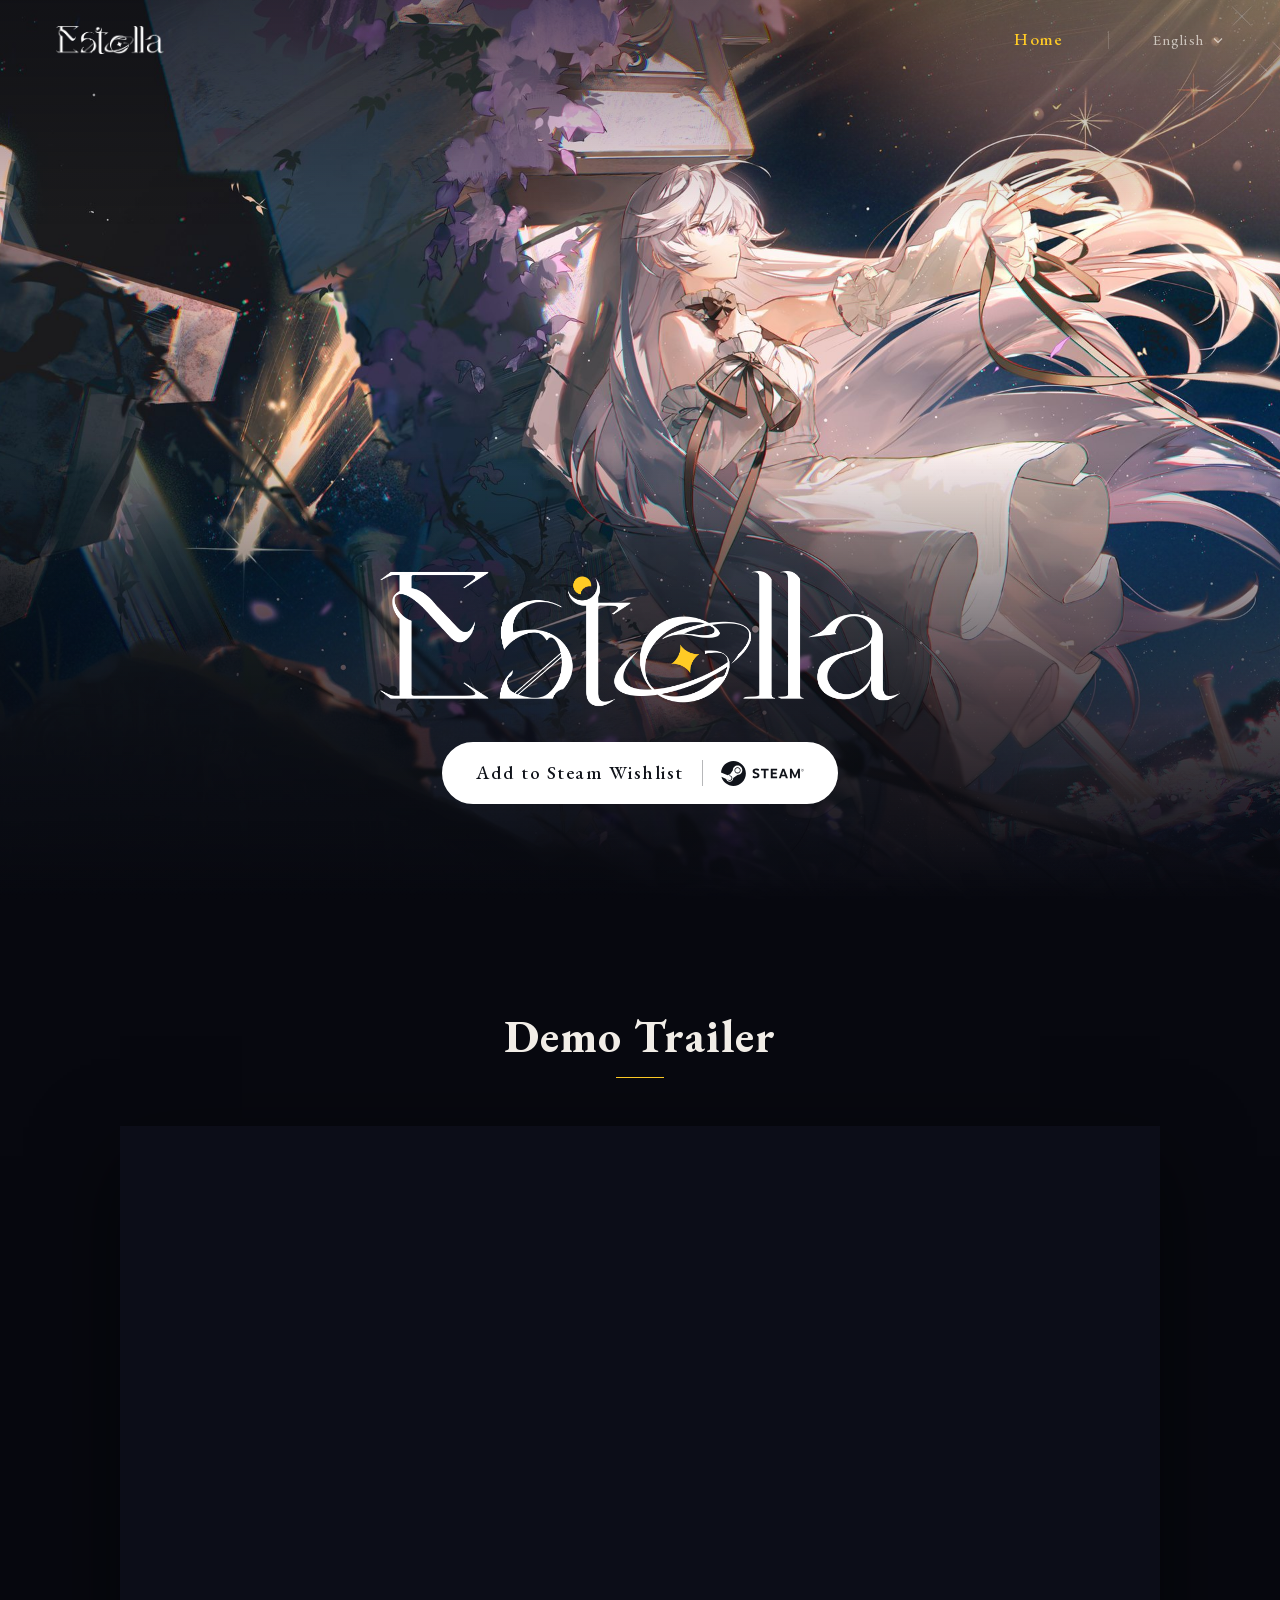
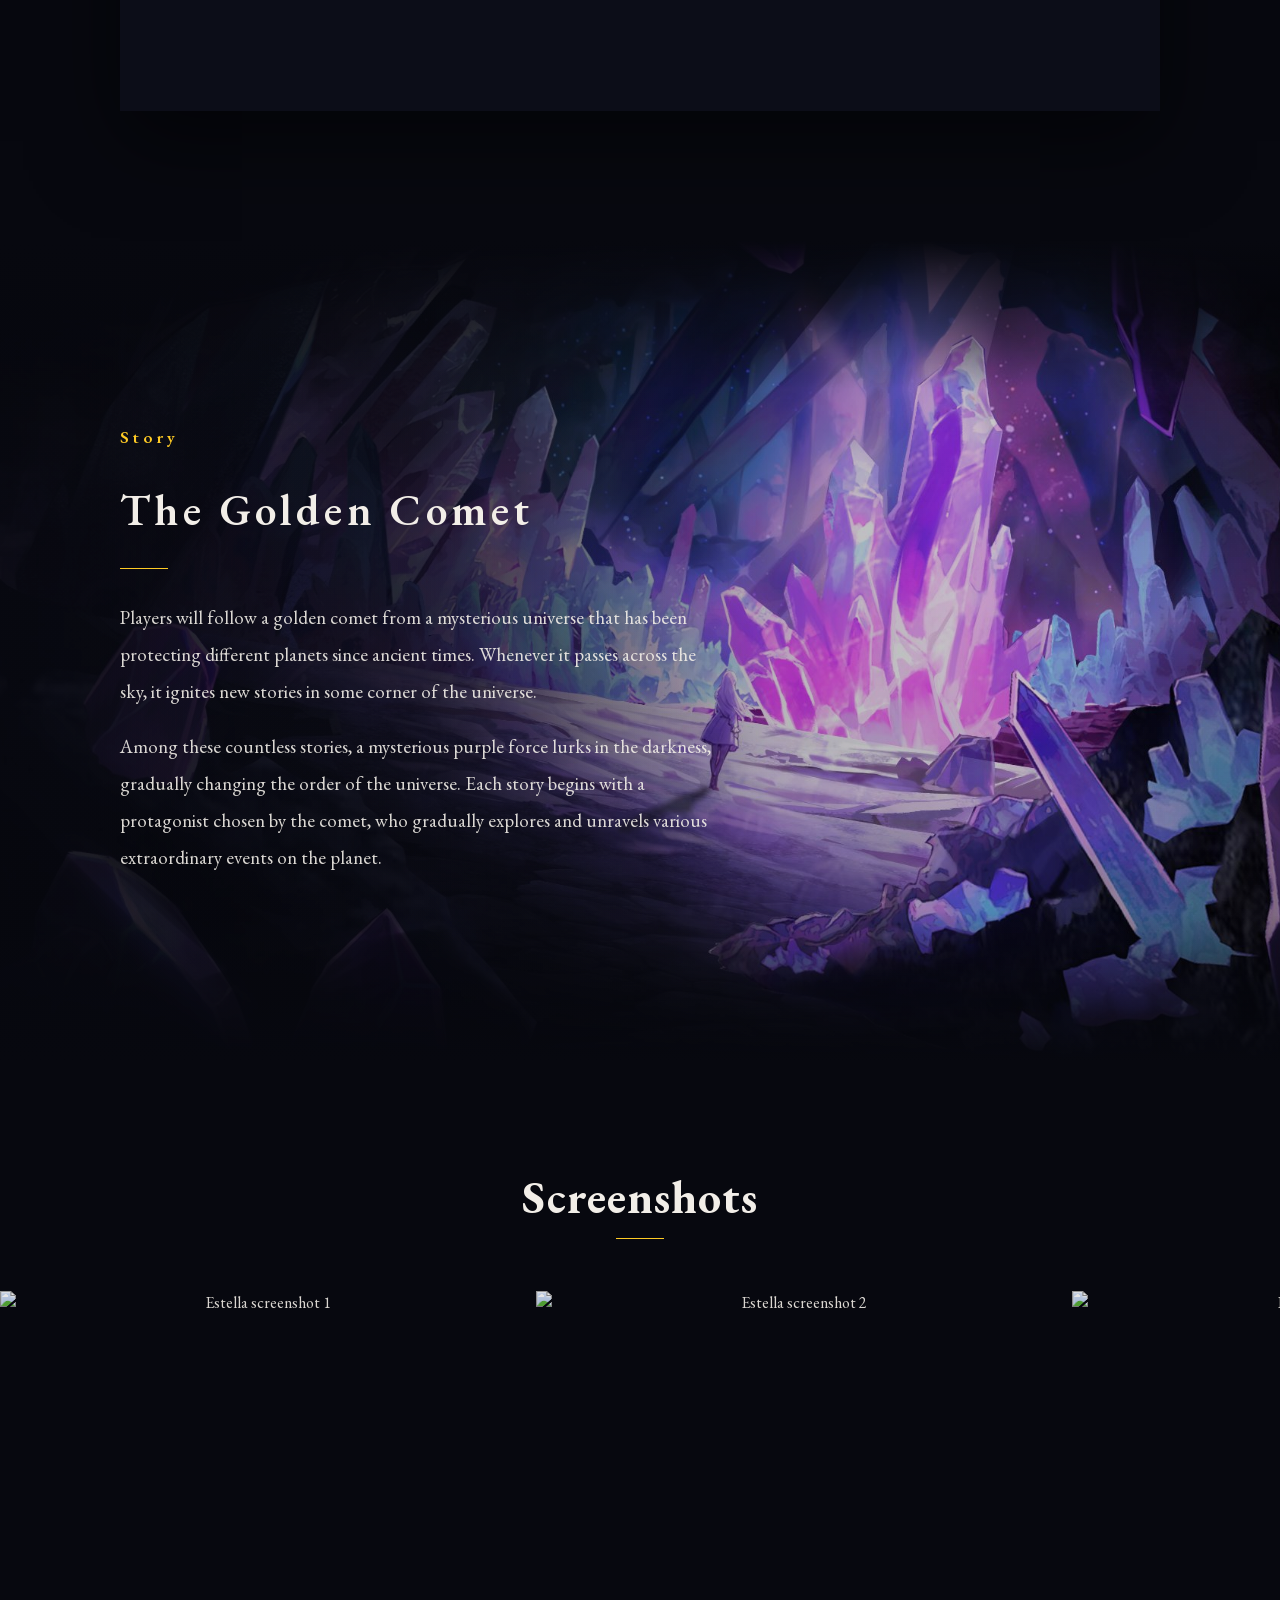
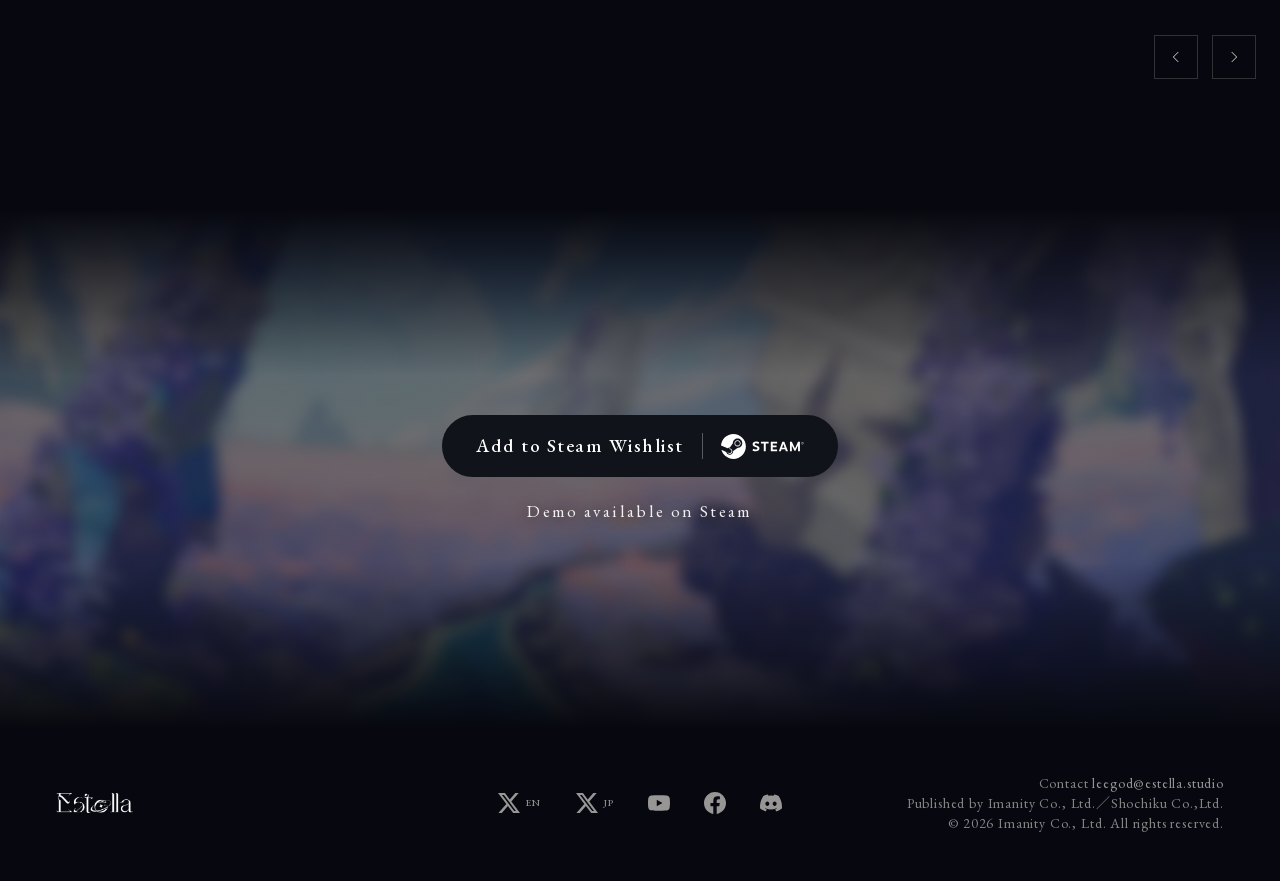
==== index.html @ 361e3db8 "deploy: GameEstella/estella-web@232c4d2b7980732152c65ab55416396e6e45f3c3" ====
<!DOCTYPE html><!--X9iyL8215tkjldwoe8Rxo--><html lang="en"><head><meta charSet="utf-8"/><meta name="viewport" content="width=device-width, initial-scale=1, maximum-scale=5"/><meta name="viewport" content="width=device-width, initial-scale=1"/><link rel="preload" href="/_next/static/media/3663db0f43efa075-s.p.woff2" as="font" crossorigin="" type="font/woff2"/><link rel="preload" href="/_next/static/media/c679f70df756412c-s.p.woff2" as="font" crossorigin="" type="font/woff2"/><link rel="preload" as="image" href="/images/estella-logo-white.png"/><link rel="preload" as="image" href="/images/kv.jpg"/><link rel="preload" as="image" href="/images/estella-logo.png"/><link rel="preload" as="image" href="https://shared.akamai.steamstatic.com/store_item_assets/steam/apps/3380100/6aa89898e91e305f33b8a4eb72ac446c2dac6a9a/ss_6aa89898e91e305f33b8a4eb72ac446c2dac6a9a.600x338.jpg?t=1794896679"/><link rel="preload" as="image" href="https://shared.akamai.steamstatic.com/store_item_assets/steam/apps/3380100/34c13eb7d198aba9e7b81b85dde150e43a183c2f/ss_34c13eb7d198aba9e7b81b85dde150e43a183c2f.600x338.jpg?t=1794896679"/><link rel="stylesheet" href="/_next/static/css/1df3ef30857369f2.css" data-precedence="next"/><link rel="stylesheet" href="/_next/static/css/9f2772cbfe76567e.css" data-precedence="next"/><link rel="preload" as="script" fetchPriority="low" href="/_next/static/chunks/webpack-c0f8c2cdd99925d6.js"/><script src="/_next/static/chunks/43d3624b-9aeac6423fe75025.js" async=""></script><script src="/_next/static/chunks/817-3c1beed90448b447.js" async=""></script><script src="/_next/static/chunks/main-app-c0af5cf002237a07.js" async=""></script><script src="/_next/static/chunks/891-084d366fecb0fbde.js" async=""></script><script src="/_next/static/chunks/509-e59f82ca53dbaab0.js" async=""></script><script src="/_next/static/chunks/app/layout-ce063132e364def6.js" async=""></script><script async="" src="https://www.googletagmanager.com/gtag/js?id=G-6WTNDTHCRV"></script><script src="/_next/static/chunks/689-73e56af92194e5f7.js" async=""></script><script src="/_next/static/chunks/app/page-9b26e48eb0457f85.js" async=""></script><link rel="preconnect" href="https://fonts.googleapis.com"/><link rel="preconnect" href="https://fonts.gstatic.com" crossorigin="anonymous"/><link rel="icon" href="/favicon.ico"/><link rel="shortcut icon" href="/favicon.ico"/><link rel="icon" type="image/x-icon" href="/favicon.ico"/><meta name="theme-color" content="#07080F"/><meta name="next-size-adjust" content=""/><title>Estella | A PC Rhythm Game</title><meta name="description" content="Estella is an immersive rhythm game where players follow a golden comet through the cosmos, exploring extraordinary stories and uncovering ancient mysteries."/><meta name="application-name" content="Estella"/><meta name="author" content="Imanity Co., Ltd."/><meta name="keywords" content="rhythm game,music game,indie game,cosmic adventure,story-driven game,multiplayer,Estella,PC rhythm game,mouse rhythm game"/><meta name="creator" content="Imanity Co., Ltd."/><meta name="publisher" content="Imanity Co., Ltd."/><meta name="robots" content="index, follow"/><meta name="googlebot" content="index, follow, max-video-preview:-1, max-image-preview:large, max-snippet:-1"/><link rel="canonical" href="https://estella.studio"/><meta property="og:title" content="Estella | A PC Rhythm Game"/><meta property="og:description" content="Follow the golden comet through the cosmos, exploring extraordinary stories and uncovering ancient mysteries."/><meta property="og:url" content="https://estella.studio"/><meta property="og:site_name" content="Estella"/><meta property="og:locale" content="en_US"/><meta property="og:image" content="https://estella.studio/images/estella-og.jpg"/><meta property="og:image:width" content="1200"/><meta property="og:image:height" content="630"/><meta property="og:image:alt" content="Estella - A PC Rhythm Game"/><meta property="og:type" content="website"/><meta name="twitter:card" content="summary_large_image"/><meta name="twitter:creator" content="@GameEstella"/><meta name="twitter:title" content="Estella | A PC Rhythm Game"/><meta name="twitter:description" content="Follow the golden comet through the cosmos, exploring extraordinary stories and uncovering ancient mysteries."/><meta name="twitter:image" content="https://estella.studio/images/estella-og.jpg"/><link rel="icon" href="/favicon.ico" type="image/x-icon" sizes="32x32"/><link rel="icon" href="/icon.ico?b52e284db071b3fd" type="image/x-icon" sizes="32x32"/><script>document.documentElement.classList.add('js')</script><link href="https://fonts.googleapis.com/css2?family=Noto+Serif+TC:wght@400;500;600;700&amp;family=Noto+Serif+SC:wght@400;500;600;700&amp;family=Noto+Serif+JP:wght@400;500;600;700&amp;display=swap" rel="stylesheet"/><script>
              window.dataLayer = window.dataLayer || [];
              function gtag(){dataLayer.push(arguments);}
              gtag('js', new Date());
              gtag('config', 'G-6WTNDTHCRV');
            </script><script type="application/ld+json">{"@context":"https://schema.org","@type":"VideoGame","name":"Estella","description":"An PC rhythm game where players follow a golden comet through the cosmos, exploring extraordinary stories and uncovering ancient mysteries.","genre":["Rhythm","Music","Adventure","Indie"],"gamePlatform":["PC","Mac"],"applicationCategory":"Game","operatingSystem":["Windows","macOS","Linux"],"publisher":{"@type":"Organization","name":"Imanity Co., Ltd."},"creator":{"@type":"Organization","name":"Imanity Co., Ltd."},"image":"https://estella.studio/images/estella-og.jpg","url":"https://estella.studio","offers":{"@type":"Offer","availability":"https://schema.org/ComingSoon","price":"0","priceCurrency":"USD"}}</script><script src="/_next/static/chunks/polyfills-42372ed130431b0a.js" noModule=""></script></head><body class="__variable_de42f9 __variable_c8689f font-display" style="overflow-y:scroll"><div hidden=""><!--$--><!--/$--></div><nav class="animate-nav-in fixed left-0 right-0 top-0 z-50 transition-colors duration-500 [animation-delay:0.9s] bg-transparent"><div class="flex h-[3.75rem] w-full items-center justify-between px-5 sm:h-20 sm:px-14"><a aria-label="Estella" class="transition-opacity duration-300 hover:opacity-75" href="/"><img alt="Estella" width="1920" height="499" decoding="async" data-nimg="1" class="h-[1.375rem] w-auto sm:h-[1.75rem]" style="color:transparent" src="/images/estella-logo-white.png"/></a><div class="flex items-center gap-[1.125rem] sm:gap-11"><div class="hidden items-center gap-11 sm:flex"><a class="text-[1.0625rem] font-medium tracking-[0.08em] transition-colors duration-300 text-gold" href="/">Home</a><span class="h-[1.125rem] w-px bg-silver/[0.18]"></span></div><div class="relative "><button type="button" aria-haspopup="listbox" aria-expanded="false" class="flex h-11 items-center gap-1.5 text-sm text-silver/[0.72] transition-colors hover:text-gold sm:gap-2 sm:text-[0.9375rem] sm:tracking-[0.08em]"><span class="sm:hidden">EN</span><span class="hidden sm:inline">English</span><svg class="h-[0.6875rem] w-[0.6875rem] sm:h-3 sm:w-3" viewBox="0 0 12 12" fill="none" stroke="currentColor" stroke-width="1.2"><path d="M2 4.5l4 4 4-4"></path></svg></button></div><button type="button" aria-label="Menu" aria-expanded="false" class="-mr-3 flex h-11 w-11 items-center justify-center text-silver sm:hidden"><svg class="h-[1.375rem] w-[1.375rem]" viewBox="0 0 24 24" fill="none" stroke="currentColor" stroke-width="1.3"><path d="M3 7h18M3 12h18M3 17h18"></path></svg></button></div></div></nav><main class="bg-ink text-silver"><section class="relative h-[45rem] overflow-hidden sm:h-screen sm:min-h-[50rem]"><div class="hero-media absolute inset-0"><img alt="" decoding="async" data-nimg="fill" class="animate-hero-settle object-cover object-[58%_50%] sm:object-[55%_45%]" style="position:absolute;height:100%;width:100%;left:0;top:0;right:0;bottom:0;color:transparent" src="/images/kv.jpg"/></div><div class="absolute inset-0 bg-[linear-gradient(180deg,rgba(7,8,15,0.5)_0%,rgba(7,8,15,0)_28%,rgba(7,8,15,0.15)_50%,rgba(7,8,15,0.8)_76%,#07080f_100%)] sm:bg-[linear-gradient(180deg,rgba(7,8,15,0.45)_0%,rgba(7,8,15,0)_25%,rgba(7,8,15,0)_50%,rgba(7,8,15,0.7)_78%,#07080f_100%)]"></div><div class="hero-copy absolute inset-x-0 bottom-10 z-10 flex flex-col items-center gap-4 px-6 text-center sm:bottom-24 sm:gap-[1.625rem]"><img alt="Estella" width="1920" height="499" decoding="async" data-nimg="1" class="animate-rise-in w-[16.25rem] max-w-full drop-shadow-[0_6px_28px_rgba(0,0,0,0.6)] [animation-delay:0.5s] sm:w-[32.5rem]" style="color:transparent" src="/images/estella-logo.png"/><div class="animate-rise-in w-full [animation-delay:0.8s] sm:w-auto"><a href="https://store.steampowered.com/app/3380100/Estella/" target="_blank" rel="noopener noreferrer" class="group inline-flex will-change-transform h-14 items-center justify-center gap-3.5 rounded-full border-2 px-5 text-[1.0625rem] font-medium tracking-[0.06em] transition-[color,background-color,border-color,transform,box-shadow] duration-300 ease-out hover:-translate-y-0.5 hover:shadow-[0_14px_36px_-10px_rgba(0,0,0,0.6)] active:translate-y-0 active:duration-100 sm:h-[3.875rem] sm:gap-[1.125rem] sm:px-8 sm:text-[1.1875rem] sm:tracking-[0.08em] border-white bg-white text-[#10131a] hover:bg-[#10131a] hover:text-white mt-[0.625rem] w-full sm:w-auto"><span>Add to Steam Wishlist</span><span class="h-[1.375rem] w-px bg-current opacity-30 sm:h-[1.625rem]"></span><svg viewBox="0 0 278 84" fill="currentColor" xmlns="http://www.w3.org/2000/svg" role="img" aria-label="Steam" class="h-[1.3125rem] w-auto shrink-0 transition-transform duration-300 ease-out group-hover:translate-x-0.5 sm:h-[1.5625rem]"><path d="M41.8,0C19.7,0,1.7,17,0,38.5l22.5,9.3c1.9-1.3,4.2-2.1,6.7-2.1c0.2,0,0.4,0,0.7,0l10-14.5c0-0.1,0-0.1,0-0.2 c0-8.7,7.1-15.8,15.8-15.8c8.7,0,15.8,7.1,15.8,15.8c0,8.7-7.1,15.8-15.8,15.8c-0.1,0-0.2,0-0.4,0L41,57.1c0,0.2,0,0.4,0,0.6 c0,6.5-5.3,11.9-11.9,11.9c-5.7,0-10.5-4.1-11.6-9.5L1.4,53.3c5,17.6,21.1,30.5,40.3,30.5c23.1,0,41.9-18.8,41.9-41.9 C83.7,18.8,64.9,0,41.8,0z"></path><path d="M26.3,63.6l-5.1-2.1c0.9,1.9,2.5,3.5,4.6,4.4c4.5,1.9,9.8-0.3,11.6-4.8c0.9-2.2,0.9-4.6,0-6.8 c-0.9-2.2-2.6-3.9-4.8-4.8c-2.2-0.9-4.5-0.9-6.6-0.1l5.3,2.2c3.3,1.4,4.9,5.2,3.5,8.6C33.4,63.4,29.6,65,26.3,63.6z"></path><path d="M66.1,31.1c0-5.8-4.7-10.5-10.5-10.5s-10.5,4.7-10.5,10.5s4.7,10.5,10.5,10.5S66.1,36.9,66.1,31.1z M47.7,31.1c0-4.4,3.5-7.9,7.9-7.9c4.4,0,7.9,3.5,7.9,7.9c0,4.4-3.5,7.9-7.9,7.9C51.2,39,47.7,35.5,47.7,31.1z"></path><path d="M128.4,28.7l-2.8,4.9c-2.2-1.5-5.1-2.4-7.7-2.4c-2.9,0-4.7,1.2-4.7,3.4c0,2.6,3.2,3.2,8,5 c5.1,1.8,8.1,4,8.1,8.7c0,6.4-5.1,10-12.3,10c-3.5,0-7.8-0.9-11.1-2.9l2-5.5c2.7,1.4,5.9,2.2,8.7,2.2c3.8,0,5.7-1.4,5.7-3.5 c0-2.4-2.8-3.1-7.3-4.6c-5.1-1.7-8.7-4-8.7-9.2c0-5.9,4.7-9.2,11.5-9.2C122.5,25.6,126.3,27.1,128.4,28.7z"></path><path d="M150.4,31.8v25.9h-6.6V31.8h-9.6v-5.7h25.8v5.7H150.4z"></path><path d="M173.9,31.8v7.1h12.7v5.7h-12.7V52h14.7v5.7h-21.3V26.1h21.3v5.7H173.9z"></path><path d="M203.3,51.6l-2.1,6.1h-6.9l11.8-31.6h6.7L225,57.7h-7.2l-2.1-6.1H203.3z M209.4,33.7l-4.3,12.6h8.7 L209.4,33.7z"></path><path d="M258.9,38.3l-8.6,18.4h-3.7L238,38.5v19.2h-6.3V26.1h6.3l10.6,22.8l10.2-22.8h6.4v31.6h-6.3L258.9,38.3z"></path><path d="M278,30.1c0,2.7-2,4.4-4.4,4.4c-2.3,0-4.4-1.7-4.4-4.4c0-2.7,2-4.4,4.4-4.4C276,25.7,278,27.4,278,30.1z M270,30.1c0,2.3,1.6,3.7,3.6,3.7c2,0,3.6-1.4,3.6-3.7c0-2.3-1.6-3.7-3.6-3.7C271.6,26.4,270,27.8,270,30.1z M273.7,27.9 c1.1,0,1.5,0.6,1.5,1.2c0,0.6-0.4,1-0.8,1.2l1,1.9h-0.8l-0.9-1.7h-0.9v1.7h-0.7v-4.3H273.7z M272.9,29.9h0.8 c0.5,0,0.8-0.3,0.8-0.7c0-0.4-0.2-0.7-0.8-0.7h-0.8V29.9z"></path></svg></a></div></div></section><section class="flex flex-col items-center gap-7 pt-16 sm:gap-12 sm:px-[7.5rem] sm:pt-[6.875rem]"><div class="flex flex-col items-center gap-2.5 sm:gap-3.5"><h2 class="reveal reveal-up h-latin text-[2rem] sm:text-[2.875rem]" style="--reveal-delay:0ms">Demo Trailer</h2><span class="reveal reveal-bar title-bar w-10 sm:w-12" style="--reveal-delay:250ms"></span></div><div class="reveal reveal-scale aspect-video w-full max-w-[75rem] overflow-hidden bg-ink-2 sm:shadow-[0_30px_80px_rgba(0,0,0,0.55)]" style="--reveal-delay:150ms"><iframe class="h-full w-full" src="https://www.youtube.com/embed/QavLBFVBQeE" title="Estella Game Trailer" allow="accelerometer; autoplay; clipboard-write; encrypted-media; gyroscope; picture-in-picture" allowFullScreen=""></iframe></div></section><section class="glitch-host relative mt-[4.5rem] flex items-center overflow-hidden sm:mt-[8.125rem] sm:h-[51.25rem]"><div class="reveal reveal-zoom absolute inset-0" style="--reveal-delay:0ms"><img alt="" loading="lazy" decoding="async" data-nimg="fill" class="object-cover object-[62%_50%] sm:object-[60%_50%]" style="position:absolute;height:100%;width:100%;left:0;top:0;right:0;bottom:0;color:transparent" src="/images/story.jpg"/><img alt="" aria-hidden="true" loading="lazy" decoding="async" data-nimg="fill" class="glitch-tear glitch-tear-a object-cover object-[62%_50%] sm:object-[60%_50%]" style="position:absolute;height:100%;width:100%;left:0;top:0;right:0;bottom:0;color:transparent" src="/images/story.jpg"/><img alt="" aria-hidden="true" loading="lazy" decoding="async" data-nimg="fill" class="glitch-tear glitch-tear-b object-cover object-[62%_50%] sm:object-[60%_50%]" style="position:absolute;height:100%;width:100%;left:0;top:0;right:0;bottom:0;color:transparent" src="/images/story.jpg"/></div><div class="absolute inset-0 bg-[linear-gradient(180deg,#07080f_0%,rgba(7,8,15,0.45)_18%,rgba(7,8,15,0.7)_55%,#07080f_100%)] sm:bg-[linear-gradient(180deg,#07080f_0%,rgba(7,8,15,0.15)_18%,rgba(7,8,15,0.15)_82%,#07080f_100%),linear-gradient(90deg,rgba(7,8,15,0.9)_0%,rgba(7,8,15,0.7)_34%,rgba(7,8,15,0.15)_60%,rgba(7,8,15,0)_100%)]"></div><canvas aria-hidden="true" class="glitch-noise pointer-events-none absolute inset-0 h-full w-full "></canvas><div class="relative z-10 flex w-full flex-col items-center gap-[1.125rem] px-6 py-24 text-center sm:items-start sm:gap-[1.875rem] sm:px-[7.5rem] sm:py-0 sm:text-left"><p class="reveal reveal-up eyebrow text-[1.0625rem]" style="--reveal-delay:0ms">Story</p><h2 class="reveal reveal-up glitch-text h-cjk max-w-[38.75rem] text-balance text-[1.625rem] sm:text-[2.75rem]" style="--reveal-delay:120ms" data-text="The Golden Comet">The Golden Comet</h2><span class="reveal reveal-bar title-bar w-10 origin-center sm:w-12 sm:origin-left" style="--reveal-delay:320ms"></span><div class="reveal reveal-up flex max-w-[37.5rem] flex-col gap-[1.125rem]" style="--reveal-delay:360ms"><p class="p-cjk text-base leading-[1.9] text-silver/[0.92] sm:text-[1.1875rem] sm:leading-[1.95] sm:text-silver/90">Players will follow a golden comet from a mysterious universe that has been protecting different planets since ancient times. Whenever it passes across the sky, it ignites new stories in some corner of the universe.</p><p class="p-cjk text-base leading-[1.9] text-silver/[0.92] sm:text-[1.1875rem] sm:leading-[1.95] sm:text-silver/90">Among these countless stories, a mysterious purple force lurks in the darkness, gradually changing the order of the universe. Each story begins with a protagonist chosen by the comet, who gradually explores and unravels various extraordinary events on the planet.</p></div></div></section><section class="flex flex-col items-center gap-7 pt-16 sm:gap-[3.25rem] sm:pt-[6.875rem]"><div class="flex flex-col items-center gap-2.5 px-6 sm:gap-3.5"><h2 class="reveal reveal-up h-latin text-[2rem] sm:text-[2.875rem]" style="--reveal-delay:0ms">Screenshots</h2><span class="reveal reveal-bar title-bar w-10 sm:w-12" style="--reveal-delay:250ms"></span></div><div class="w-full"><div class="no-scrollbar flex snap-x snap-mandatory gap-2.5 overflow-x-auto px-3 sm:gap-4 sm:px-6"><button class="reveal reveal-up group relative aspect-video w-[18.75rem] shrink-0 cursor-zoom-in snap-start overflow-hidden p-0 sm:w-[32.5rem]" style="--reveal-delay:0ms" type="button" aria-label="View screenshot 1"><img src="https://shared.akamai.steamstatic.com/store_item_assets/steam/apps/3380100/6aa89898e91e305f33b8a4eb72ac446c2dac6a9a/ss_6aa89898e91e305f33b8a4eb72ac446c2dac6a9a.600x338.jpg?t=1794896679" alt="Estella screenshot 1" loading="eager" class="h-full w-full object-cover brightness-[0.9] transition-[transform,filter] duration-700 ease-out group-hover:scale-[1.04] group-hover:brightness-100"/></button><button class="reveal reveal-up group relative aspect-video w-[18.75rem] shrink-0 cursor-zoom-in snap-start overflow-hidden p-0 sm:w-[32.5rem]" style="--reveal-delay:110ms" type="button" aria-label="View screenshot 2"><img src="https://shared.akamai.steamstatic.com/store_item_assets/steam/apps/3380100/34c13eb7d198aba9e7b81b85dde150e43a183c2f/ss_34c13eb7d198aba9e7b81b85dde150e43a183c2f.600x338.jpg?t=1794896679" alt="Estella screenshot 2" loading="eager" class="h-full w-full object-cover brightness-[0.9] transition-[transform,filter] duration-700 ease-out group-hover:scale-[1.04] group-hover:brightness-100"/></button><button class="reveal reveal-up group relative aspect-video w-[18.75rem] shrink-0 cursor-zoom-in snap-start overflow-hidden p-0 sm:w-[32.5rem]" style="--reveal-delay:220ms" type="button" aria-label="View screenshot 3"><img src="https://shared.akamai.steamstatic.com/store_item_assets/steam/apps/3380100/db16d763e1690542cac8380c9b681c4362265915/ss_db16d763e1690542cac8380c9b681c4362265915.600x338.jpg?t=1794896679" alt="Estella screenshot 3" loading="lazy" class="h-full w-full object-cover brightness-[0.9] transition-[transform,filter] duration-700 ease-out group-hover:scale-[1.04] group-hover:brightness-100"/></button><button class="reveal reveal-up group relative aspect-video w-[18.75rem] shrink-0 cursor-zoom-in snap-start overflow-hidden p-0 sm:w-[32.5rem]" style="--reveal-delay:220ms" type="button" aria-label="View screenshot 4"><img src="https://shared.akamai.steamstatic.com/store_item_assets/steam/apps/3380100/f876d2ff0bd9d0b724c3494de97406c0689ba37a/ss_f876d2ff0bd9d0b724c3494de97406c0689ba37a.600x338.jpg?t=1794896679" alt="Estella screenshot 4" loading="lazy" class="h-full w-full object-cover brightness-[0.9] transition-[transform,filter] duration-700 ease-out group-hover:scale-[1.04] group-hover:brightness-100"/></button><button class="reveal reveal-up group relative aspect-video w-[18.75rem] shrink-0 cursor-zoom-in snap-start overflow-hidden p-0 sm:w-[32.5rem]" style="--reveal-delay:220ms" type="button" aria-label="View screenshot 5"><img src="https://shared.akamai.steamstatic.com/store_item_assets/steam/apps/3380100/36ac2db5acb8286ba22004c962ec7c119e10941a/ss_36ac2db5acb8286ba22004c962ec7c119e10941a.600x338.jpg?t=1794896679" alt="Estella screenshot 5" loading="lazy" class="h-full w-full object-cover brightness-[0.9] transition-[transform,filter] duration-700 ease-out group-hover:scale-[1.04] group-hover:brightness-100"/></button><button class="reveal reveal-up group relative aspect-video w-[18.75rem] shrink-0 cursor-zoom-in snap-start overflow-hidden p-0 sm:w-[32.5rem]" style="--reveal-delay:220ms" type="button" aria-label="View screenshot 6"><img src="https://shared.akamai.steamstatic.com/store_item_assets/steam/apps/3380100/4e7c03c12d7529f0becff7e048e1d031b9c0e0b9/ss_4e7c03c12d7529f0becff7e048e1d031b9c0e0b9.600x338.jpg?t=1794896679" alt="Estella screenshot 6" loading="lazy" class="h-full w-full object-cover brightness-[0.9] transition-[transform,filter] duration-700 ease-out group-hover:scale-[1.04] group-hover:brightness-100"/></button><button class="reveal reveal-up group relative aspect-video w-[18.75rem] shrink-0 cursor-zoom-in snap-start overflow-hidden p-0 sm:w-[32.5rem]" style="--reveal-delay:220ms" type="button" aria-label="View screenshot 7"><img src="https://shared.akamai.steamstatic.com/store_item_assets/steam/apps/3380100/7b9b8751386db1d60d4875b4e56228e3dca298cb/ss_7b9b8751386db1d60d4875b4e56228e3dca298cb.600x338.jpg?t=1794896679" alt="Estella screenshot 7" loading="lazy" class="h-full w-full object-cover brightness-[0.9] transition-[transform,filter] duration-700 ease-out group-hover:scale-[1.04] group-hover:brightness-100"/></button></div><div class="hidden justify-end px-6 sm:mt-[3.25rem] sm:flex"><div class="flex gap-3.5"><button type="button" aria-label="Previous screenshots" class="flex h-11 w-11 items-center justify-center border border-silver/[0.18] text-silver transition-[color,border-color,transform] duration-300 hover:border-gold hover:text-gold active:scale-95"><svg class="h-4 w-4" fill="none" viewBox="0 0 24 24" stroke="currentColor" stroke-width="1.3"><path stroke-linecap="round" stroke-linejoin="round" d="M15 19l-7-7 7-7"></path></svg></button><button type="button" aria-label="More screenshots" class="flex h-11 w-11 items-center justify-center border border-silver/[0.18] text-silver transition-[color,border-color,transform] duration-300 hover:border-gold hover:text-gold active:scale-95"><svg class="h-4 w-4" fill="none" viewBox="0 0 24 24" stroke="currentColor" stroke-width="1.3"><path stroke-linecap="round" stroke-linejoin="round" d="M9 5l7 7-7 7"></path></svg></button></div></div></div></section><section class="relative mt-[4.5rem] flex items-center justify-center overflow-hidden py-[5.75rem] sm:mt-[8.125rem] sm:h-[32.5rem] sm:py-0"><div class="reveal reveal-zoom absolute inset-0" style="--reveal-delay:0ms"><img alt="" loading="lazy" decoding="async" data-nimg="fill" class="object-cover object-[50%_45%] brightness-[0.6]" style="position:absolute;height:100%;width:100%;left:0;top:0;right:0;bottom:0;color:transparent" src="/images/cta.jpg"/></div><div class="absolute inset-0 bg-[linear-gradient(180deg,#07080f_0%,rgba(7,8,15,0.32)_30%,rgba(7,8,15,0.32)_70%,#07080f_100%)] sm:bg-[linear-gradient(180deg,#07080f_0%,rgba(7,8,15,0.3)_32%,rgba(7,8,15,0.3)_68%,#07080f_100%)]"></div><div class="relative z-10 flex w-full flex-col items-center gap-[1.125rem] px-6 text-center sm:w-auto sm:gap-[1.375rem]"><div class="reveal reveal-scale w-full sm:w-auto" style="--reveal-delay:0ms"><a href="https://store.steampowered.com/app/3380100/Estella/" target="_blank" rel="noopener noreferrer" class="group inline-flex will-change-transform h-14 items-center justify-center gap-3.5 rounded-full border-2 px-5 text-[1.0625rem] font-medium tracking-[0.06em] transition-[color,background-color,border-color,transform,box-shadow] duration-300 ease-out hover:-translate-y-0.5 hover:shadow-[0_14px_36px_-10px_rgba(0,0,0,0.6)] active:translate-y-0 active:duration-100 sm:h-[3.875rem] sm:gap-[1.125rem] sm:px-8 sm:text-[1.1875rem] sm:tracking-[0.08em] border-[#10131a] bg-[#10131a] text-white hover:border-white hover:bg-white hover:text-[#10131a] w-full sm:w-auto"><span>Add to Steam Wishlist</span><span class="h-[1.375rem] w-px bg-current opacity-30 sm:h-[1.625rem]"></span><svg viewBox="0 0 278 84" fill="currentColor" xmlns="http://www.w3.org/2000/svg" role="img" aria-label="Steam" class="h-[1.3125rem] w-auto shrink-0 transition-transform duration-300 ease-out group-hover:translate-x-0.5 sm:h-[1.5625rem]"><path d="M41.8,0C19.7,0,1.7,17,0,38.5l22.5,9.3c1.9-1.3,4.2-2.1,6.7-2.1c0.2,0,0.4,0,0.7,0l10-14.5c0-0.1,0-0.1,0-0.2 c0-8.7,7.1-15.8,15.8-15.8c8.7,0,15.8,7.1,15.8,15.8c0,8.7-7.1,15.8-15.8,15.8c-0.1,0-0.2,0-0.4,0L41,57.1c0,0.2,0,0.4,0,0.6 c0,6.5-5.3,11.9-11.9,11.9c-5.7,0-10.5-4.1-11.6-9.5L1.4,53.3c5,17.6,21.1,30.5,40.3,30.5c23.1,0,41.9-18.8,41.9-41.9 C83.7,18.8,64.9,0,41.8,0z"></path><path d="M26.3,63.6l-5.1-2.1c0.9,1.9,2.5,3.5,4.6,4.4c4.5,1.9,9.8-0.3,11.6-4.8c0.9-2.2,0.9-4.6,0-6.8 c-0.9-2.2-2.6-3.9-4.8-4.8c-2.2-0.9-4.5-0.9-6.6-0.1l5.3,2.2c3.3,1.4,4.9,5.2,3.5,8.6C33.4,63.4,29.6,65,26.3,63.6z"></path><path d="M66.1,31.1c0-5.8-4.7-10.5-10.5-10.5s-10.5,4.7-10.5,10.5s4.7,10.5,10.5,10.5S66.1,36.9,66.1,31.1z M47.7,31.1c0-4.4,3.5-7.9,7.9-7.9c4.4,0,7.9,3.5,7.9,7.9c0,4.4-3.5,7.9-7.9,7.9C51.2,39,47.7,35.5,47.7,31.1z"></path><path d="M128.4,28.7l-2.8,4.9c-2.2-1.5-5.1-2.4-7.7-2.4c-2.9,0-4.7,1.2-4.7,3.4c0,2.6,3.2,3.2,8,5 c5.1,1.8,8.1,4,8.1,8.7c0,6.4-5.1,10-12.3,10c-3.5,0-7.8-0.9-11.1-2.9l2-5.5c2.7,1.4,5.9,2.2,8.7,2.2c3.8,0,5.7-1.4,5.7-3.5 c0-2.4-2.8-3.1-7.3-4.6c-5.1-1.7-8.7-4-8.7-9.2c0-5.9,4.7-9.2,11.5-9.2C122.5,25.6,126.3,27.1,128.4,28.7z"></path><path d="M150.4,31.8v25.9h-6.6V31.8h-9.6v-5.7h25.8v5.7H150.4z"></path><path d="M173.9,31.8v7.1h12.7v5.7h-12.7V52h14.7v5.7h-21.3V26.1h21.3v5.7H173.9z"></path><path d="M203.3,51.6l-2.1,6.1h-6.9l11.8-31.6h6.7L225,57.7h-7.2l-2.1-6.1H203.3z M209.4,33.7l-4.3,12.6h8.7 L209.4,33.7z"></path><path d="M258.9,38.3l-8.6,18.4h-3.7L238,38.5v19.2h-6.3V26.1h6.3l10.6,22.8l10.2-22.8h6.4v31.6h-6.3L258.9,38.3z"></path><path d="M278,30.1c0,2.7-2,4.4-4.4,4.4c-2.3,0-4.4-1.7-4.4-4.4c0-2.7,2-4.4,4.4-4.4C276,25.7,278,27.4,278,30.1z M270,30.1c0,2.3,1.6,3.7,3.6,3.7c2,0,3.6-1.4,3.6-3.7c0-2.3-1.6-3.7-3.6-3.7C271.6,26.4,270,27.8,270,30.1z M273.7,27.9 c1.1,0,1.5,0.6,1.5,1.2c0,0.6-0.4,1-0.8,1.2l1,1.9h-0.8l-0.9-1.7h-0.9v1.7h-0.7v-4.3H273.7z M272.9,29.9h0.8 c0.5,0,0.8-0.3,0.8-0.7c0-0.4-0.2-0.7-0.8-0.7h-0.8V29.9z"></path></svg></a></div><p class="reveal reveal-up text-[0.9375rem] tracking-[0.14em] text-white/[0.92] [text-shadow:0_1px_12px_rgba(7,8,15,0.55)] sm:text-[1.0625rem]" style="--reveal-delay:180ms">Demo available on Steam</p></div></section></main><!--$--><!--/$--><footer><div class="flex w-full flex-col items-center gap-[1.375rem] px-6 pb-10 pt-7 text-center sm:grid sm:grid-cols-3 sm:items-center sm:gap-8 sm:px-14 sm:pb-12 sm:pt-11 sm:text-left"><a aria-label="Estella" class="hidden justify-self-start transition-opacity duration-300 hover:opacity-75 sm:block" href="/"><img alt="Estella" loading="lazy" width="1920" height="499" decoding="async" data-nimg="1" class="h-5 w-auto" style="color:transparent" src="/images/estella-logo-white.png"/></a><div class="flex flex-wrap items-center justify-center gap-6 sm:gap-[2.125rem] sm:justify-self-center"><a href="https://x.com/GameEstella" target="_blank" rel="noopener noreferrer" aria-label="X (English)" title="X (English)" class="flex items-center gap-1.5 text-silver/[0.62] transition-colors duration-300 hover:text-gold"><svg viewBox="0 0 24 24" fill="currentColor" aria-hidden="true" class="h-5 w-5 sm:h-[1.375rem] sm:w-[1.375rem]"><path d="M18.901 1.153h3.68l-8.04 9.19L24 22.846h-7.406l-5.8-7.584-6.638 7.584H.474l8.6-9.83L0 1.154h7.594l5.243 6.932 6.064-6.933Zm-1.291 19.482h2.039L6.486 3.24H4.298l13.312 17.395Z"></path></svg><span class="text-[0.625rem] font-medium leading-none tracking-[0.14em]">EN</span></a><a href="https://x.com/GameEstella_jp" target="_blank" rel="noopener noreferrer" aria-label="X (日本語)" title="X (日本語)" class="flex items-center gap-1.5 text-silver/[0.62] transition-colors duration-300 hover:text-gold"><svg viewBox="0 0 24 24" fill="currentColor" aria-hidden="true" class="h-5 w-5 sm:h-[1.375rem] sm:w-[1.375rem]"><path d="M18.901 1.153h3.68l-8.04 9.19L24 22.846h-7.406l-5.8-7.584-6.638 7.584H.474l8.6-9.83L0 1.154h7.594l5.243 6.932 6.064-6.933Zm-1.291 19.482h2.039L6.486 3.24H4.298l13.312 17.395Z"></path></svg><span class="text-[0.625rem] font-medium leading-none tracking-[0.14em]">JP</span></a><a href="https://www.youtube.com/@GameEStella" target="_blank" rel="noopener noreferrer" aria-label="YouTube" title="YouTube" class="flex items-center gap-1.5 text-silver/[0.62] transition-colors duration-300 hover:text-gold"><svg viewBox="0 0 24 24" fill="currentColor" aria-hidden="true" class="h-5 w-5 sm:h-[1.375rem] sm:w-[1.375rem]"><path d="M23.498 6.186a3.016 3.016 0 0 0-2.122-2.136C19.505 3.545 12 3.545 12 3.545s-7.505 0-9.377.505A3.017 3.017 0 0 0 .502 6.186C0 8.07 0 12 0 12s0 3.93.502 5.814a3.016 3.016 0 0 0 2.122 2.136c1.871.505 9.376.505 9.376.505s7.505 0 9.377-.505a3.015 3.015 0 0 0 2.122-2.136C24 15.93 24 12 24 12s0-3.93-.502-5.814ZM9.545 15.568V8.432L15.818 12l-6.273 3.568Z"></path></svg></a><a href="https://www.facebook.com/estellagame/" target="_blank" rel="noopener noreferrer" aria-label="Facebook" title="Facebook" class="flex items-center gap-1.5 text-silver/[0.62] transition-colors duration-300 hover:text-gold"><svg viewBox="0 0 24 24" fill="currentColor" aria-hidden="true" class="h-5 w-5 sm:h-[1.375rem] sm:w-[1.375rem]"><path d="M24 12.073C24 5.446 18.627 0 12 0S0 5.446 0 12.073c0 5.99 4.388 10.954 10.125 11.854v-8.385H7.078v-3.469h3.047V9.43c0-3.007 1.792-4.669 4.533-4.669 1.312 0 2.686.235 2.686.235v2.953H15.83c-1.491 0-1.956.925-1.956 1.874v2.25h3.328l-.532 3.469h-2.796v8.385C19.612 23.027 24 18.062 24 12.073Z"></path></svg></a><a href="https://discord.gg/aepGAaqmVC" target="_blank" rel="noopener noreferrer" aria-label="Discord" title="Discord" class="flex items-center gap-1.5 text-silver/[0.62] transition-colors duration-300 hover:text-gold"><svg viewBox="0 0 24 24" fill="currentColor" aria-hidden="true" class="h-5 w-5 sm:h-[1.375rem] sm:w-[1.375rem]"><path d="M20.317 4.37a19.791 19.791 0 0 0-4.885-1.515.074.074 0 0 0-.079.037c-.21.375-.444.865-.608 1.25a18.27 18.27 0 0 0-5.487 0 12.64 12.64 0 0 0-.617-1.25.077.077 0 0 0-.079-.037A19.736 19.736 0 0 0 3.677 4.37a.07.07 0 0 0-.032.027C.533 9.046-.32 13.58.099 18.058a.082.082 0 0 0 .031.056 19.9 19.9 0 0 0 5.993 3.03.078.078 0 0 0 .084-.028c.462-.63.874-1.295 1.226-1.994a.076.076 0 0 0-.041-.106 13.107 13.107 0 0 1-1.872-.892.077.077 0 0 1-.008-.128c.126-.094.252-.192.372-.292a.074.074 0 0 1 .078-.01c3.928 1.793 8.18 1.793 12.061 0a.074.074 0 0 1 .079.01c.12.1.246.199.373.292a.077.077 0 0 1-.006.128c-.598.35-1.22.642-1.873.891a.077.077 0 0 0-.041.107c.36.698.772 1.363 1.225 1.993a.076.076 0 0 0 .084.028 19.839 19.839 0 0 0 6.002-3.03.077.077 0 0 0 .032-.055c.5-5.177-.838-9.674-3.549-13.661a.061.061 0 0 0-.031-.029ZM8.02 15.331c-1.182 0-2.157-1.085-2.157-2.419 0-1.333.956-2.419 2.157-2.419 1.211 0 2.176 1.095 2.157 2.42 0 1.333-.956 2.418-2.157 2.418Zm7.975 0c-1.183 0-2.157-1.085-2.157-2.419 0-1.333.955-2.419 2.157-2.419 1.21 0 2.176 1.095 2.157 2.42 0 1.333-.946 2.418-2.157 2.418Z"></path></svg></a></div><div class="text-[0.8125rem] leading-[1.7] tracking-[0.04em] text-silver/55 sm:justify-self-end sm:text-right sm:text-sm sm:tracking-[0.06em]"><p>Contact<!-- --> <a href="mailto:leegod@estella.studio" class="text-silver/[0.62] transition-colors duration-300 hover:text-gold">leegod@estella.studio</a></p><p>Published by Imanity Co., Ltd.／Shochiku Co.,Ltd.</p><p>© 2026 Imanity Co., Ltd. All rights reserved.</p></div></div></footer><script src="/_next/static/chunks/webpack-c0f8c2cdd99925d6.js" id="_R_" async=""></script><script>(self.__next_f=self.__next_f||[]).push([0])</script><script>self.__next_f.push([1,"1:\"$Sreact.fragment\"\n2:I[552,[\"891\",\"static/chunks/891-084d366fecb0fbde.js\",\"509\",\"static/chunks/509-e59f82ca53dbaab0.js\",\"177\",\"static/chunks/app/layout-ce063132e364def6.js\"],\"LanguageProvider\"]\n3:I[3193,[\"891\",\"static/chunks/891-084d366fecb0fbde.js\",\"509\",\"static/chunks/509-e59f82ca53dbaab0.js\",\"177\",\"static/chunks/app/layout-ce063132e364def6.js\"],\"Navbar\"]\n4:I[9690,[],\"\"]\n5:I[3048,[],\"\"]\n6:I[8608,[\"891\",\"static/chunks/891-084d366fecb0fbde.js\",\"509\",\"static/chunks/509-e59f82ca53dbaab0.js\",\"177\",\"static/chunks/app/layout-ce063132e364def6.js\"],\"Footer\"]\n8:I[7731,[],\"OutletBoundary\"]\na:I[1810,[],\"AsyncMetadataOutlet\"]\nd:I[2354,[],\"\"]\n:HL[\"/_next/static/media/3663db0f43efa075-s.p.woff2\",\"font\",{\"crossOrigin\":\"\",\"type\":\"font/woff2\"}]\n:HL[\"/_next/static/media/c679f70df756412c-s.p.woff2\",\"font\",{\"crossOrigin\":\"\",\"type\":\"font/woff2\"}]\n:HL[\"/_next/static/css/1df3ef30857369f2.css\",\"style\"]\n:HL[\"/_next/static/css/9f2772cbfe76567e.css\",\"style\"]\n"])</script><script>self.__next_f.push([1,"0:{\"P\":null,\"b\":\"X9iyL8215tkjldwoe8Rxo\",\"p\":\"\",\"c\":[\"\",\"\"],\"i\":false,\"f\":[[[\"\",{\"children\":[\"__PAGE__\",{}]},\"$undefined\",\"$undefined\",true],[\"\",[\"$\",\"$1\",\"c\",{\"children\":[[[\"$\",\"link\",\"0\",{\"rel\":\"stylesheet\",\"href\":\"/_next/static/css/1df3ef30857369f2.css\",\"precedence\":\"next\",\"crossOrigin\":\"$undefined\",\"nonce\":\"$undefined\"}],[\"$\",\"link\",\"1\",{\"rel\":\"stylesheet\",\"href\":\"/_next/static/css/9f2772cbfe76567e.css\",\"precedence\":\"next\",\"crossOrigin\":\"$undefined\",\"nonce\":\"$undefined\"}]],[\"$\",\"html\",null,{\"lang\":\"en\",\"suppressHydrationWarning\":true,\"children\":[[\"$\",\"head\",null,{\"children\":[[\"$\",\"script\",null,{\"dangerouslySetInnerHTML\":{\"__html\":\"document.documentElement.classList.add('js')\"}}],[\"$\",\"link\",null,{\"rel\":\"preconnect\",\"href\":\"https://fonts.googleapis.com\"}],[\"$\",\"link\",null,{\"rel\":\"preconnect\",\"href\":\"https://fonts.gstatic.com\",\"crossOrigin\":\"anonymous\"}],[\"$\",\"link\",null,{\"href\":\"https://fonts.googleapis.com/css2?family=Noto+Serif+TC:wght@400;500;600;700\u0026family=Noto+Serif+SC:wght@400;500;600;700\u0026family=Noto+Serif+JP:wght@400;500;600;700\u0026display=swap\",\"rel\":\"stylesheet\"}],[\"$\",\"link\",null,{\"rel\":\"icon\",\"href\":\"/favicon.ico\"}],[\"$\",\"link\",null,{\"rel\":\"shortcut icon\",\"href\":\"/favicon.ico\"}],[\"$\",\"link\",null,{\"rel\":\"icon\",\"type\":\"image/x-icon\",\"href\":\"/favicon.ico\"}],[\"$\",\"meta\",null,{\"name\":\"theme-color\",\"content\":\"#07080F\"}],[\"$\",\"meta\",null,{\"name\":\"viewport\",\"content\":\"width=device-width, initial-scale=1, maximum-scale=5\"}],[\"$\",\"script\",null,{\"async\":true,\"src\":\"https://www.googletagmanager.com/gtag/js?id=G-6WTNDTHCRV\"}],[\"$\",\"script\",null,{\"dangerouslySetInnerHTML\":{\"__html\":\"\\n              window.dataLayer = window.dataLayer || [];\\n              function gtag(){dataLayer.push(arguments);}\\n              gtag('js', new Date());\\n              gtag('config', 'G-6WTNDTHCRV');\\n            \"}}],[\"$\",\"script\",null,{\"type\":\"application/ld+json\",\"dangerouslySetInnerHTML\":{\"__html\":\"{\\\"@context\\\":\\\"https://schema.org\\\",\\\"@type\\\":\\\"VideoGame\\\",\\\"name\\\":\\\"Estella\\\",\\\"description\\\":\\\"An PC rhythm game where players follow a golden comet through the cosmos, exploring extraordinary stories and uncovering ancient mysteries.\\\",\\\"genre\\\":[\\\"Rhythm\\\",\\\"Music\\\",\\\"Adventure\\\",\\\"Indie\\\"],\\\"gamePlatform\\\":[\\\"PC\\\",\\\"Mac\\\"],\\\"applicationCategory\\\":\\\"Game\\\",\\\"operatingSystem\\\":[\\\"Windows\\\",\\\"macOS\\\",\\\"Linux\\\"],\\\"publisher\\\":{\\\"@type\\\":\\\"Organization\\\",\\\"name\\\":\\\"Imanity Co., Ltd.\\\"},\\\"creator\\\":{\\\"@type\\\":\\\"Organization\\\",\\\"name\\\":\\\"Imanity Co., Ltd.\\\"},\\\"image\\\":\\\"https://estella.studio/images/estella-og.jpg\\\",\\\"url\\\":\\\"https://estella.studio\\\",\\\"offers\\\":{\\\"@type\\\":\\\"Offer\\\",\\\"availability\\\":\\\"https://schema.org/ComingSoon\\\",\\\"price\\\":\\\"0\\\",\\\"priceCurrency\\\":\\\"USD\\\"}}\"}}]]}],[\"$\",\"body\",null,{\"suppressHydrationWarning\":true,\"className\":\"__variable_de42f9 __variable_c8689f font-display\",\"style\":{\"overflowY\":\"scroll\"},\"children\":[\"$\",\"$L2\",null,{\"children\":[[\"$\",\"$L3\",null,{}],[\"$\",\"$L4\",null,{\"parallelRouterKey\":\"children\",\"error\":\"$undefined\",\"errorStyles\":\"$undefined\",\"errorScripts\":\"$undefined\",\"template\":[\"$\",\"$L5\",null,{}],\"templateStyles\":\"$undefined\",\"templateScripts\":\"$undefined\",\"notFound\":[[[\"$\",\"title\",null,{\"children\":\"404: This page could not be found.\"}],[\"$\",\"div\",null,{\"style\":{\"fontFamily\":\"system-ui,\\\"Segoe UI\\\",Roboto,Helvetica,Arial,sans-serif,\\\"Apple Color Emoji\\\",\\\"Segoe UI Emoji\\\"\",\"height\":\"100vh\",\"textAlign\":\"center\",\"display\":\"flex\",\"flexDirection\":\"column\",\"alignItems\":\"center\",\"justifyContent\":\"center\"},\"children\":[\"$\",\"div\",null,{\"children\":[[\"$\",\"style\",null,{\"dangerouslySetInnerHTML\":{\"__html\":\"body{color:#000;background:#fff;margin:0}.next-error-h1{border-right:1px solid rgba(0,0,0,.3)}@media (prefers-color-scheme:dark){body{color:#fff;background:#000}.next-error-h1{border-right:1px solid rgba(255,255,255,.3)}}\"}}],[\"$\",\"h1\",null,{\"className\":\"next-error-h1\",\"style\":{\"display\":\"inline-block\",\"margin\":\"0 20px 0 0\",\"padding\":\"0 23px 0 0\",\"fontSize\":24,\"fontWeight\":500,\"verticalAlign\":\"top\",\"lineHeight\":\"49px\"},\"children\":404}],[\"$\",\"div\",null,{\"style\":{\"display\":\"inline-block\"},\"children\":[\"$\",\"h2\",null,{\"style\":{\"fontSize\":14,\"fontWeight\":400,\"lineHeight\":\"49px\",\"margin\":0},\"children\":\"This page could not be found.\"}]}]]}]}]],[]],\"forbidden\":\"$undefined\",\"unauthorized\":\"$undefined\"}],[\"$\",\"$L6\",null,{}]]}]}]]}]]}],{\"children\":[\"__PAGE__\",[\"$\",\"$1\",\"c\",{\"children\":[\"$L7\",null,[\"$\",\"$L8\",null,{\"children\":[\"$L9\",[\"$\",\"$La\",null,{\"promise\":\"$@b\"}]]}]]}],{},null,false]},null,false],\"$Lc\",false]],\"m\":\"$undefined\",\"G\":[\"$d\",[]],\"s\":false,\"S\":true}\n"])</script><script>self.__next_f.push([1,"e:I[7731,[],\"ViewportBoundary\"]\n10:I[7731,[],\"MetadataBoundary\"]\n11:\"$Sreact.suspense\"\nc:[\"$\",\"$1\",\"h\",{\"children\":[null,[[\"$\",\"$Le\",null,{\"children\":\"$Lf\"}],[\"$\",\"meta\",null,{\"name\":\"next-size-adjust\",\"content\":\"\"}]],[\"$\",\"$L10\",null,{\"children\":[\"$\",\"div\",null,{\"hidden\":true,\"children\":[\"$\",\"$11\",null,{\"fallback\":null,\"children\":\"$L12\"}]}]}]]}]\n"])</script><script>self.__next_f.push([1,"f:[[\"$\",\"meta\",\"0\",{\"charSet\":\"utf-8\"}],[\"$\",\"meta\",\"1\",{\"name\":\"viewport\",\"content\":\"width=device-width, initial-scale=1\"}]]\n9:null\n"])</script><script>self.__next_f.push([1,"13:I[8986,[],\"IconMark\"]\n"])</script><script>self.__next_f.push([1,"b:{\"metadata\":[[\"$\",\"title\",\"0\",{\"children\":\"Estella | A PC Rhythm Game\"}],[\"$\",\"meta\",\"1\",{\"name\":\"description\",\"content\":\"Estella is an immersive rhythm game where players follow a golden comet through the cosmos, exploring extraordinary stories and uncovering ancient mysteries.\"}],[\"$\",\"meta\",\"2\",{\"name\":\"application-name\",\"content\":\"Estella\"}],[\"$\",\"meta\",\"3\",{\"name\":\"author\",\"content\":\"Imanity Co., Ltd.\"}],[\"$\",\"meta\",\"4\",{\"name\":\"keywords\",\"content\":\"rhythm game,music game,indie game,cosmic adventure,story-driven game,multiplayer,Estella,PC rhythm game,mouse rhythm game\"}],[\"$\",\"meta\",\"5\",{\"name\":\"creator\",\"content\":\"Imanity Co., Ltd.\"}],[\"$\",\"meta\",\"6\",{\"name\":\"publisher\",\"content\":\"Imanity Co., Ltd.\"}],[\"$\",\"meta\",\"7\",{\"name\":\"robots\",\"content\":\"index, follow\"}],[\"$\",\"meta\",\"8\",{\"name\":\"googlebot\",\"content\":\"index, follow, max-video-preview:-1, max-image-preview:large, max-snippet:-1\"}],[\"$\",\"link\",\"9\",{\"rel\":\"canonical\",\"href\":\"https://estella.studio\"}],[\"$\",\"meta\",\"10\",{\"property\":\"og:title\",\"content\":\"Estella | A PC Rhythm Game\"}],[\"$\",\"meta\",\"11\",{\"property\":\"og:description\",\"content\":\"Follow the golden comet through the cosmos, exploring extraordinary stories and uncovering ancient mysteries.\"}],[\"$\",\"meta\",\"12\",{\"property\":\"og:url\",\"content\":\"https://estella.studio\"}],[\"$\",\"meta\",\"13\",{\"property\":\"og:site_name\",\"content\":\"Estella\"}],[\"$\",\"meta\",\"14\",{\"property\":\"og:locale\",\"content\":\"en_US\"}],[\"$\",\"meta\",\"15\",{\"property\":\"og:image\",\"content\":\"https://estella.studio/images/estella-og.jpg\"}],[\"$\",\"meta\",\"16\",{\"property\":\"og:image:width\",\"content\":\"1200\"}],[\"$\",\"meta\",\"17\",{\"property\":\"og:image:height\",\"content\":\"630\"}],[\"$\",\"meta\",\"18\",{\"property\":\"og:image:alt\",\"content\":\"Estella - A PC Rhythm Game\"}],[\"$\",\"meta\",\"19\",{\"property\":\"og:type\",\"content\":\"website\"}],[\"$\",\"meta\",\"20\",{\"name\":\"twitter:card\",\"content\":\"summary_large_image\"}],[\"$\",\"meta\",\"21\",{\"name\":\"twitter:creator\",\"content\":\"@GameEstella\"}],[\"$\",\"meta\",\"22\",{\"name\":\"twitter:title\",\"content\":\"Estella | A PC Rhythm Game\"}],[\"$\",\"meta\",\"23\",{\"name\":\"twitter:description\",\"content\":\"Follow the golden comet through the cosmos, exploring extraordinary stories and uncovering ancient mysteries.\"}],[\"$\",\"meta\",\"24\",{\"name\":\"twitter:image\",\"content\":\"https://estella.studio/images/estella-og.jpg\"}],[\"$\",\"link\",\"25\",{\"rel\":\"icon\",\"href\":\"/favicon.ico\",\"type\":\"image/x-icon\",\"sizes\":\"32x32\"}],[\"$\",\"link\",\"26\",{\"rel\":\"icon\",\"href\":\"/icon.ico?b52e284db071b3fd\",\"type\":\"image/x-icon\",\"sizes\":\"32x32\"}],[\"$\",\"$L13\",\"27\",{}]],\"error\":null,\"digest\":\"$undefined\"}\n"])</script><script>self.__next_f.push([1,"12:\"$b:metadata\"\n"])</script><script>self.__next_f.push([1,"14:I[4874,[\"891\",\"static/chunks/891-084d366fecb0fbde.js\",\"689\",\"static/chunks/689-73e56af92194e5f7.js\",\"974\",\"static/chunks/app/page-9b26e48eb0457f85.js\"],\"HomeContent\"]\n"])</script><script>self.__next_f.push([1,"7:[\"$\",\"$L14\",null,{\"steam\":{\"screenshots\":[{\"id\":0,\"thumbnail\":\"https://shared.akamai.steamstatic.com/store_item_assets/steam/apps/3380100/6aa89898e91e305f33b8a4eb72ac446c2dac6a9a/ss_6aa89898e91e305f33b8a4eb72ac446c2dac6a9a.600x338.jpg?t=1794896679\",\"full\":\"https://shared.akamai.steamstatic.com/store_item_assets/steam/apps/3380100/6aa89898e91e305f33b8a4eb72ac446c2dac6a9a/ss_6aa89898e91e305f33b8a4eb72ac446c2dac6a9a.1920x1080.jpg?t=1794896679\"},{\"id\":1,\"thumbnail\":\"https://shared.akamai.steamstatic.com/store_item_assets/steam/apps/3380100/34c13eb7d198aba9e7b81b85dde150e43a183c2f/ss_34c13eb7d198aba9e7b81b85dde150e43a183c2f.600x338.jpg?t=1794896679\",\"full\":\"https://shared.akamai.steamstatic.com/store_item_assets/steam/apps/3380100/34c13eb7d198aba9e7b81b85dde150e43a183c2f/ss_34c13eb7d198aba9e7b81b85dde150e43a183c2f.1920x1080.jpg?t=1794896679\"},{\"id\":2,\"thumbnail\":\"https://shared.akamai.steamstatic.com/store_item_assets/steam/apps/3380100/db16d763e1690542cac8380c9b681c4362265915/ss_db16d763e1690542cac8380c9b681c4362265915.600x338.jpg?t=1794896679\",\"full\":\"https://shared.akamai.steamstatic.com/store_item_assets/steam/apps/3380100/db16d763e1690542cac8380c9b681c4362265915/ss_db16d763e1690542cac8380c9b681c4362265915.1920x1080.jpg?t=1794896679\"},{\"id\":3,\"thumbnail\":\"https://shared.akamai.steamstatic.com/store_item_assets/steam/apps/3380100/f876d2ff0bd9d0b724c3494de97406c0689ba37a/ss_f876d2ff0bd9d0b724c3494de97406c0689ba37a.600x338.jpg?t=1794896679\",\"full\":\"https://shared.akamai.steamstatic.com/store_item_assets/steam/apps/3380100/f876d2ff0bd9d0b724c3494de97406c0689ba37a/ss_f876d2ff0bd9d0b724c3494de97406c0689ba37a.1920x1080.jpg?t=1794896679\"},{\"id\":4,\"thumbnail\":\"https://shared.akamai.steamstatic.com/store_item_assets/steam/apps/3380100/36ac2db5acb8286ba22004c962ec7c119e10941a/ss_36ac2db5acb8286ba22004c962ec7c119e10941a.600x338.jpg?t=1794896679\",\"full\":\"https://shared.akamai.steamstatic.com/store_item_assets/steam/apps/3380100/36ac2db5acb8286ba22004c962ec7c119e10941a/ss_36ac2db5acb8286ba22004c962ec7c119e10941a.1920x1080.jpg?t=1794896679\"},{\"id\":5,\"thumbnail\":\"https://shared.akamai.steamstatic.com/store_item_assets/steam/apps/3380100/4e7c03c12d7529f0becff7e048e1d031b9c0e0b9/ss_4e7c03c12d7529f0becff7e048e1d031b9c0e0b9.600x338.jpg?t=1794896679\",\"full\":\"https://shared.akamai.steamstatic.com/store_item_assets/steam/apps/3380100/4e7c03c12d7529f0becff7e048e1d031b9c0e0b9/ss_4e7c03c12d7529f0becff7e048e1d031b9c0e0b9.1920x1080.jpg?t=1794896679\"},{\"id\":6,\"thumbnail\":\"https://shared.akamai.steamstatic.com/store_item_assets/steam/apps/3380100/7b9b8751386db1d60d4875b4e56228e3dca298cb/ss_7b9b8751386db1d60d4875b4e56228e3dca298cb.600x338.jpg?t=1794896679\",\"full\":\"https://shared.akamai.steamstatic.com/store_item_assets/steam/apps/3380100/7b9b8751386db1d60d4875b4e56228e3dca298cb/ss_7b9b8751386db1d60d4875b4e56228e3dca298cb.1920x1080.jpg?t=1794896679\"}],\"trailer\":{\"name\":\"Estella second Trailer\",\"mp4\":\"\",\"poster\":\"https://shared.akamai.steamstatic.com/store_item_assets/steam/apps/257468519/8c32c0c2ef7c0d345a50304e2362aeb30b48b65a/movie_600x337.jpg?t=1794896678\"}}}]\n"])</script></body></html>
---- _next/static/css/1df3ef30857369f2.css ----
*,:after,:before{--tw-border-spacing-x:0;--tw-border-spacing-y:0;--tw-translate-x:0;--tw-translate-y:0;--tw-rotate:0;--tw-skew-x:0;--tw-skew-y:0;--tw-scale-x:1;--tw-scale-y:1;--tw-pan-x: ;--tw-pan-y: ;--tw-pinch-zoom: ;--tw-scroll-snap-strictness:proximity;--tw-gradient-from-position: ;--tw-gradient-via-position: ;--tw-gradient-to-position: ;--tw-ordinal: ;--tw-slashed-zero: ;--tw-numeric-figure: ;--tw-numeric-spacing: ;--tw-numeric-fraction: ;--tw-ring-inset: ;--tw-ring-offset-width:0px;--tw-ring-offset-color:#fff;--tw-ring-color:rgb(59 130 246/0.5);--tw-ring-offset-shadow:0 0 #0000;--tw-ring-shadow:0 0 #0000;--tw-shadow:0 0 #0000;--tw-shadow-colored:0 0 #0000;--tw-blur: ;--tw-brightness: ;--tw-contrast: ;--tw-grayscale: ;--tw-hue-rotate: ;--tw-invert: ;--tw-saturate: ;--tw-sepia: ;--tw-drop-shadow: ;--tw-backdrop-blur: ;--tw-backdrop-brightness: ;--tw-backdrop-contrast: ;--tw-backdrop-grayscale: ;--tw-backdrop-hue-rotate: ;--tw-backdrop-invert: ;--tw-backdrop-opacity: ;--tw-backdrop-saturate: ;--tw-backdrop-sepia: ;--tw-contain-size: ;--tw-contain-layout: ;--tw-contain-paint: ;--tw-contain-style: }::backdrop{--tw-border-spacing-x:0;--tw-border-spacing-y:0;--tw-translate-x:0;--tw-translate-y:0;--tw-rotate:0;--tw-skew-x:0;--tw-skew-y:0;--tw-scale-x:1;--tw-scale-y:1;--tw-pan-x: ;--tw-pan-y: ;--tw-pinch-zoom: ;--tw-scroll-snap-strictness:proximity;--tw-gradient-from-position: ;--tw-gradient-via-position: ;--tw-gradient-to-position: ;--tw-ordinal: ;--tw-slashed-zero: ;--tw-numeric-figure: ;--tw-numeric-spacing: ;--tw-numeric-fraction: ;--tw-ring-inset: ;--tw-ring-offset-width:0px;--tw-ring-offset-color:#fff;--tw-ring-color:rgb(59 130 246/0.5);--tw-ring-offset-shadow:0 0 #0000;--tw-ring-shadow:0 0 #0000;--tw-shadow:0 0 #0000;--tw-shadow-colored:0 0 #0000;--tw-blur: ;--tw-brightness: ;--tw-contrast: ;--tw-grayscale: ;--tw-hue-rotate: ;--tw-invert: ;--tw-saturate: ;--tw-sepia: ;--tw-drop-shadow: ;--tw-backdrop-blur: ;--tw-backdrop-brightness: ;--tw-backdrop-contrast: ;--tw-backdrop-grayscale: ;--tw-backdrop-hue-rotate: ;--tw-backdrop-invert: ;--tw-backdrop-opacity: ;--tw-backdrop-saturate: ;--tw-backdrop-sepia: ;--tw-contain-size: ;--tw-contain-layout: ;--tw-contain-paint: ;--tw-contain-style: }/*
! tailwindcss v3.4.17 | MIT License | https://tailwindcss.com
*/*,:after,:before{box-sizing:border-box;border:0 solid #e5e7eb}:after,:before{--tw-content:""}:host,html{line-height:1.5;-webkit-text-size-adjust:100%;-moz-tab-size:4;tab-size:4;font-family:var(--font-display);font-feature-settings:normal;font-variation-settings:normal;-webkit-tap-highlight-color:transparent}body{margin:0;line-height:inherit}hr{height:0;color:inherit;border-top-width:1px}abbr:where([title]){text-decoration:underline dotted}h1,h2,h3,h4,h5,h6{font-size:inherit;font-weight:inherit}a{color:inherit;text-decoration:inherit}b,strong{font-weight:bolder}code,kbd,pre,samp{font-family:ui-monospace,SFMono-Regular,Menlo,Monaco,Consolas,Liberation Mono,Courier New,monospace;font-feature-settings:normal;font-variation-settings:normal;font-size:1em}small{font-size:80%}sub,sup{font-size:75%;line-height:0;position:relative;vertical-align:baseline}sub{bottom:-.25em}sup{top:-.5em}table{text-indent:0;border-color:inherit;border-collapse:collapse}button,input,optgroup,select,textarea{font-family:inherit;font-feature-settings:inherit;font-variation-settings:inherit;font-size:100%;font-weight:inherit;line-height:inherit;letter-spacing:inherit;color:inherit;margin:0;padding:0}button,select{text-transform:none}button,input:where([type=button]),input:where([type=reset]),input:where([type=submit]){-webkit-appearance:button;background-color:transparent;background-image:none}:-moz-focusring{outline:auto}:-moz-ui-invalid{box-shadow:none}progress{vertical-align:baseline}::-webkit-inner-spin-button,::-webkit-outer-spin-button{height:auto}[type=search]{-webkit-appearance:textfield;outline-offset:-2px}::-webkit-search-decoration{-webkit-appearance:none}::-webkit-file-upload-button{-webkit-appearance:button;font:inherit}summary{display:list-item}blockquote,dd,dl,figure,h1,h2,h3,h4,h5,h6,hr,p,pre{margin:0}fieldset{margin:0}fieldset,legend{padding:0}menu,ol,ul{list-style:none;margin:0;padding:0}dialog{padding:0}textarea{resize:vertical}input::placeholder,textarea::placeholder{opacity:1;color:#9ca3af}[role=button],button{cursor:pointer}:disabled{cursor:default}audio,canvas,embed,iframe,img,object,svg,video{display:block;vertical-align:middle}img,video{max-width:100%;height:auto}[hidden]:where(:not([hidden=until-found])){display:none}:root{--font-cjk:"Noto Serif TC","Noto Serif SC","Noto Serif JP","Noto Serif CJK TC","Source Han Serif TC","PingFang TC","Microsoft JhengHei";--background:231 37% 5%;--foreground:33 27% 93%;--card:233 33% 7%;--card-foreground:33 27% 93%;--popover:233 33% 7%;--popover-foreground:33 27% 93%;--primary:46 100% 57%;--primary-foreground:231 37% 5%;--secondary:233 33% 12%;--secondary-foreground:33 27% 93%;--muted:233 33% 12%;--muted-foreground:33 12% 65%;--accent:262 40% 74%;--accent-foreground:231 37% 5%;--destructive:0 72% 55%;--destructive-foreground:33 27% 93%;--border:46 100% 57%;--input:233 33% 12%;--ring:46 100% 57%;--radius:0.25rem}html[lang=ja]{--font-cjk:"Noto Serif JP","Noto Serif TC","Noto Serif CJK JP","Source Han Serif JP","Hiragino Mincho ProN","Yu Mincho"}html[lang=zh-CN]{--font-cjk:"Noto Serif SC","Noto Serif TC","Noto Serif CJK SC","Source Han Serif SC","PingFang SC","Microsoft YaHei"}html{font-size:16px;scroll-behavior:smooth}body{--tw-bg-opacity:1;background-color:rgb(7 8 15/var(--tw-bg-opacity,1));--tw-text-opacity:1;color:rgb(242 238 232/var(--tw-text-opacity,1));--font-display:var(--font-eb-garamond),var(--font-cjk),Georgia,"Times New Roman",serif;font-family:var(--font-display);font-feature-settings:"rlig" 1,"calt" 1;-webkit-font-smoothing:antialiased}::selection{background:rgba(255,203,37,.25)}.\!container{width:100%!important}.container{width:100%}@media (min-width:640px){.\!container{max-width:640px!important}.container{max-width:640px}}@media (min-width:768px){.\!container{max-width:768px!important}.container{max-width:768px}}@media (min-width:1024px){.\!container{max-width:1024px!important}.container{max-width:1024px}}@media (min-width:1280px){.\!container{max-width:1280px!important}.container{max-width:1280px}}@media (min-width:1536px){.\!container{max-width:1536px!important}.container{max-width:1536px}}.eyebrow{font-weight:600;letter-spacing:.24em;--tw-text-opacity:1;color:rgb(255 203 37/var(--tw-text-opacity,1))}.sc{font-weight:500;letter-spacing:.18em}.h-cjk{font-weight:600;letter-spacing:.1em;line-height:1.3}.h-latin{font-weight:700;letter-spacing:.02em;line-height:1.15}.p-cjk{line-height:1.95;text-wrap:pretty}.title-bar{height:1px;width:3rem;--tw-bg-opacity:1;background-color:rgb(255 203 37/var(--tw-bg-opacity,1))}.card-ink{border-width:1px;border-color:rgb(242 238 232/.1);background-color:rgb(12 13 24/.6);--tw-backdrop-blur:blur(4px);-webkit-backdrop-filter:var(--tw-backdrop-blur) var(--tw-backdrop-brightness) var(--tw-backdrop-contrast) var(--tw-backdrop-grayscale) var(--tw-backdrop-hue-rotate) var(--tw-backdrop-invert) var(--tw-backdrop-opacity) var(--tw-backdrop-saturate) var(--tw-backdrop-sepia);backdrop-filter:var(--tw-backdrop-blur) var(--tw-backdrop-brightness) var(--tw-backdrop-contrast) var(--tw-backdrop-grayscale) var(--tw-backdrop-hue-rotate) var(--tw-backdrop-invert) var(--tw-backdrop-opacity) var(--tw-backdrop-saturate) var(--tw-backdrop-sepia)}.no-scrollbar{scrollbar-width:none;-ms-overflow-style:none}.no-scrollbar::-webkit-scrollbar{display:none}:root{--ease-out-expo:cubic-bezier(0.22,1,0.36,1)}@keyframes hero-settle{0%{opacity:0;transform:scale(1.08)}35%{opacity:1}to{opacity:1;transform:scale(1)}}@keyframes rise-in{0%{opacity:0;transform:translateY(1.125rem);filter:blur(10px)}to{opacity:1;transform:translateY(0);filter:blur(0)}}@keyframes nav-in{0%{opacity:0;transform:translateY(-.5rem)}to{opacity:1;transform:translateY(0)}}@keyframes fade-in{0%{opacity:0}to{opacity:1}}.animate-hero-settle{animation:hero-settle 2.6s var(--ease-out-expo) both}.animate-rise-in{animation:rise-in 1.2s var(--ease-out-expo) both}.animate-nav-in{animation:nav-in 1s var(--ease-out-expo) both}.hero-media{transform:translate3d(0,calc(var(--scroll, 0) * .28px),0);will-change:transform}.hero-copy{transform:translate3d(0,calc(var(--scroll, 0) * .14px),0);opacity:clamp(0,calc(1 - (var(--scroll, 0) - 240) / 520),1);will-change:transform,opacity}.js .reveal{transition-property:opacity,transform;transition-duration:1s;transition-timing-function:var(--ease-out-expo);transition-delay:var(--reveal-delay,0s)}.js .reveal-up{opacity:0;transform:translateY(1.75rem)}.js .reveal-fade{opacity:0}.js .reveal-scale{opacity:0;transform:translateY(1.5rem) scale(.975);transition-duration:1.2s}.js .reveal-zoom{transform:scale(1.06);transition-duration:2.2s}.js .reveal-bar{transform:scaleX(0);transition-duration:.9s}.js .reveal[data-inview]{opacity:1;transform:none}.glitch-noise{opacity:.7;mix-blend-mode:soft-light}.glitch-tear{opacity:0;will-change:transform,clip-path}.glitch-tear-b{mix-blend-mode:screen;filter:sepia(1) saturate(4) hue-rotate(225deg) brightness(.9)}.glitch-host[data-glitch] .glitch-tear-a{opacity:.9;filter:hue-rotate(15deg) saturate(1.25);animation:tear-a .32s step-end infinite}.glitch-host[data-glitch] .glitch-tear-b{opacity:.55;animation:tear-b .26s step-end infinite}.glitch-host[data-glitch=heavy] .glitch-tear-a{animation-duration:.18s}.glitch-host[data-glitch=heavy] .glitch-tear-b{opacity:.75;animation-duration:.14s}@keyframes tear-a{0%{clip-path:inset(12% 0 78% 0);transform:translateX(-.6rem)}25%{clip-path:inset(41% 0 53% 0);transform:translateX(.9rem)}50%{clip-path:inset(66% 0 22% 0);transform:translateX(-1.1rem)}75%{clip-path:inset(28% 0 69% 0);transform:translateX(.5rem)}to{clip-path:inset(12% 0 78% 0);transform:translateX(-.6rem)}}@keyframes tear-b{0%{clip-path:inset(55% 0 38% 0);transform:translateX(.7rem)}33%{clip-path:inset(8% 0 86% 0);transform:translateX(-.4rem)}66%{clip-path:inset(82% 0 6% 0);transform:translateX(1rem)}to{clip-path:inset(55% 0 38% 0);transform:translateX(.7rem)}}.glitch-text{position:relative}.glitch-text:after,.glitch-text:before{content:attr(data-text);position:absolute;inset:0;pointer-events:none;opacity:0;color:inherit;text-align:inherit;text-wrap:inherit}.glitch-text:before{color:#ffcb25}.glitch-text:after{color:#b39ddb}.glitch-host[data-glitch] .glitch-text:before{opacity:.85;animation:text-slice-a .28s step-end infinite}.glitch-host[data-glitch] .glitch-text:after{opacity:.85;animation:text-slice-b .22s step-end infinite}.glitch-host[data-glitch=heavy] .glitch-text{animation:text-jitter .16s step-end infinite}@keyframes text-slice-a{0%{clip-path:inset(0 0 62% 0);transform:translate(-.3rem,-.06rem)}33%{clip-path:inset(48% 0 21% 0);transform:translate(.4rem,.04rem)}66%{clip-path:inset(15% 0 70% 0);transform:translate(-.46rem)}to{clip-path:inset(0 0 62% 0);transform:translate(-.3rem,-.06rem)}}@keyframes text-slice-b{0%{clip-path:inset(70% 0 0 0);transform:translate(.34rem,.06rem)}33%{clip-path:inset(30% 0 44% 0);transform:translate(-.42rem,-.04rem)}66%{clip-path:inset(80% 0 5% 0);transform:translate(.5rem)}to{clip-path:inset(70% 0 0 0);transform:translate(.34rem,.06rem)}}@keyframes text-jitter{0%{transform:translateX(0)}50%{transform:translateX(-.12rem)}to{transform:translateX(.1rem)}}.sonora-hero{--hero-out:clamp(0,calc((var(--scroll, 0) - 40) / 360),1)}.sonora-kv{transform:translate3d(0,calc(var(--scroll, 0) * .32px),0);will-change:transform}.sonora-kv-in{animation:sonora-kv-in 2.6s var(--ease-out-expo) both}@keyframes sonora-kv-in{0%{opacity:0;transform:scale(1.08);filter:blur(14px)}35%{opacity:1}to{opacity:1;transform:scale(1);filter:blur(0)}}.sonora-logo{--logo-out:clamp(0,calc((var(--scroll, 0) - 200) / 800),1);transform:translate3d(0,calc(var(--scroll, 0) * .92px),0);opacity:calc(1 - var(--logo-out))}.sonora-copy,.sonora-logo{will-change:transform,opacity}.sonora-copy{transform:translate3d(0,calc(var(--scroll, 0) * .22px),0);opacity:calc(1 - var(--hero-out) * 1.2)}.sonora-sweep{background:linear-gradient(100deg,transparent 36%,rgba(138,92,255,.3) 50%,transparent 64%);mix-blend-mode:screen;animation:sonora-sweep 2.4s var(--ease-out-expo) .3s both}@keyframes sonora-sweep{0%{transform:translateX(-80%);opacity:0}15%{opacity:1}to{transform:translateX(80%);opacity:0}}.sonora-title{animation:sonora-title-in 1.5s var(--ease-out-expo) .7s both}@keyframes sonora-title-in{0%{opacity:0;transform:translateY(1.5rem) scale(1.06);filter:blur(16px)}to{opacity:1;transform:none;filter:blur(0)}}.sonora-staff{container-type:inline-size;--band:calc(var(--lockup-w) * 0.35)}.sonora-band{background-image:linear-gradient(105deg,transparent,rgba(179,157,219,.75) 30%,rgba(255,220,107,.95) 50%,rgba(179,157,219,.75) 70%,transparent);background-size:var(--band) 100%;background-repeat:no-repeat;background-position-x:calc(100cqw - var(--off, 0px))}@keyframes sonora-band{0%{background-position-x:calc(100cqw - var(--off, 0px))}to{background-position-x:calc(-1 * var(--band) - var(--off, 0px))}}.sonora-sheen{-webkit-mask:var(--sheen-mask) center /100% 100% no-repeat;mask:var(--sheen-mask) center /100% 100% no-repeat;animation:sonora-band 1.8s ease-in-out 2.2s both}.sonora-line{animation:1.2s var(--ease-out-expo) var(--line-delay,1s) both,sonora-band 1.8s ease-in-out 2.2s both;transform:scaleX(calc(1 - var(--hero-out)))}.sonora-line-l{animation-name:sonora-line-l,sonora-band;transform-origin:right center}.sonora-line-r{animation-name:sonora-line-r,sonora-band;transform-origin:left center}.sonora-line-glow{height:5px;margin-top:-2px;filter:blur(1.5px)}@keyframes sonora-line-l{0%{clip-path:inset(0 0 0 100%)}to{clip-path:inset(0)}}@keyframes sonora-line-r{0%{clip-path:inset(0 100% 0 0)}to{clip-path:inset(0)}}.sonora-glow{animation:fade-in 1.4s ease var(--line-delay,2s) both}.sonora-spark{border-radius:9999px;background:#fff;box-shadow:0 0 8px 1px rgba(255,255,255,.6);opacity:0;animation:sonora-twinkle var(--dur,5s) ease-in-out var(--delay,0s) infinite}@keyframes sonora-twinkle{0%,to{opacity:0;transform:scale(.3)}50%{opacity:var(--peak,.9);transform:scale(1)}}.sonora-letter{display:inline-block;white-space:pre;animation:sonora-letter-in 1s var(--ease-out-expo) var(--letter-delay,1.6s) both}@keyframes sonora-letter-in{0%{opacity:0;transform:translateY(.7em) rotateX(-50deg);filter:blur(6px)}to{opacity:1;transform:none;filter:blur(0)}}.js .sonora-glyphs{color:transparent}.btn-shine:after{content:"";position:absolute;inset:0;background:linear-gradient(105deg,transparent 35%,rgba(255,255,255,.55) 50%,transparent 65%);transform:translateX(-120%);pointer-events:none}.btn-shine:hover:after{transition:transform .7s var(--ease-out-expo);transform:translateX(120%)}.sr-only{position:absolute;width:1px;height:1px;padding:0;margin:-1px;overflow:hidden;clip:rect(0,0,0,0);white-space:nowrap;border-width:0}.pointer-events-none{pointer-events:none}.pointer-events-auto{pointer-events:auto}.\!visible{visibility:visible!important}.visible{visibility:visible}.invisible{visibility:hidden}.static{position:static}.fixed{position:fixed}.absolute{position:absolute}.relative{position:relative}.inset-0{inset:0}.inset-x-0{left:0;right:0}.inset-y-0{top:0;bottom:0}.-bottom-12{bottom:-3rem}.-left-12{left:-3rem}.-right-12{right:-3rem}.-top-12{top:-3rem}.bottom-0{bottom:0}.bottom-10{bottom:2.5rem}.left-0{left:0}.left-1{left:.25rem}.left-1\/2{left:50%}.left-2{left:.5rem}.left-\[50\%\]{left:50%}.right-0{right:0}.right-1{right:.25rem}.right-2{right:.5rem}.right-3{right:.75rem}.right-4{right:1rem}.top-0{top:0}.top-1\.5{top:.375rem}.top-1\/2{top:50%}.top-2{top:.5rem}.top-3{top:.75rem}.top-3\.5{top:.875rem}.top-4{top:1rem}.top-\[1px\]{top:1px}.top-\[4\.5rem\]{top:4.5rem}.top-\[50\%\]{top:50%}.top-\[60\%\]{top:60%}.top-full{top:100%}.z-0{z-index:0}.z-10{z-index:10}.z-20{z-index:20}.z-50{z-index:50}.z-\[100\]{z-index:100}.z-\[1\]{z-index:1}.-mx-1{margin-left:-.25rem;margin-right:-.25rem}.mx-2{margin-left:.5rem;margin-right:.5rem}.mx-3\.5{margin-left:.875rem;margin-right:.875rem}.mx-auto{margin-left:auto;margin-right:auto}.my-0\.5{margin-top:.125rem;margin-bottom:.125rem}.my-1{margin-top:.25rem;margin-bottom:.25rem}.-ml-4{margin-left:-1rem}.-mr-3{margin-right:-.75rem}.-mt-4{margin-top:-1rem}.mb-1{margin-bottom:.25rem}.ml-1{margin-left:.25rem}.ml-auto{margin-left:auto}.mr-2{margin-right:.5rem}.mt-1{margin-top:.25rem}.mt-1\.5{margin-top:.375rem}.mt-2{margin-top:.5rem}.mt-20{margin-top:5rem}.mt-24{margin-top:6rem}.mt-4{margin-top:1rem}.mt-\[0\.625rem\]{margin-top:.625rem}.mt-\[4\.5rem\]{margin-top:4.5rem}.mt-auto{margin-top:auto}.block{display:block}.flex{display:flex}.inline-flex{display:inline-flex}.table{display:table}.grid{display:grid}.hidden{display:none}.aspect-square{aspect-ratio:1/1}.aspect-video{aspect-ratio:16/9}.size-4{width:1rem;height:1rem}.h-1\.5{height:.375rem}.h-10{height:2.5rem}.h-11{height:2.75rem}.h-12{height:3rem}.h-14{height:3.5rem}.h-2{height:.5rem}.h-2\.5{height:.625rem}.h-3{height:.75rem}.h-3\.5{height:.875rem}.h-4{height:1rem}.h-5{height:1.25rem}.h-6{height:1.5rem}.h-7{height:1.75rem}.h-8{height:2rem}.h-9{height:2.25rem}.h-\[0\.6875rem\]{height:.6875rem}.h-\[1\.125rem\]{height:1.125rem}.h-\[1\.3125rem\]{height:1.3125rem}.h-\[1\.375rem\]{height:1.375rem}.h-\[100svh\]{height:100svh}.h-\[1px\]{height:1px}.h-\[3\.25rem\]{height:3.25rem}.h-\[3\.75rem\]{height:3.75rem}.h-\[45rem\]{height:45rem}.h-\[var\(--radix-navigation-menu-viewport-height\)\]{height:var(--radix-navigation-menu-viewport-height)}.h-\[var\(--radix-select-trigger-height\)\]{height:var(--radix-select-trigger-height)}.h-auto{height:auto}.h-full{height:100%}.h-px{height:1px}.h-svh{height:100svh}.max-h-96{max-height:24rem}.max-h-\[300px\]{max-height:300px}.max-h-\[78vh\]{max-height:78vh}.max-h-full{max-height:100%}.max-h-screen{max-height:100vh}.min-h-0{min-height:0}.min-h-\[22rem\]{min-height:22rem}.min-h-\[24rem\]{min-height:24rem}.min-h-\[40rem\]{min-height:40rem}.min-h-\[80px\]{min-height:80px}.min-h-svh{min-height:100svh}.w-0{width:0}.w-1{width:.25rem}.w-10{width:2.5rem}.w-11{width:2.75rem}.w-2{width:.5rem}.w-2\.5{width:.625rem}.w-3{width:.75rem}.w-3\.5{width:.875rem}.w-3\/4{width:75%}.w-4{width:1rem}.w-5{width:1.25rem}.w-64{width:16rem}.w-7{width:1.75rem}.w-72{width:18rem}.w-8{width:2rem}.w-9{width:2.25rem}.w-\[--sidebar-width\]{width:var(--sidebar-width)}.w-\[0\.6875rem\]{width:.6875rem}.w-\[1\.375rem\]{width:1.375rem}.w-\[100px\]{width:100px}.w-\[11rem\]{width:11rem}.w-\[16\.25rem\]{width:16.25rem}.w-\[18\.75rem\]{width:18.75rem}.w-\[1px\]{width:1px}.w-\[var\(--lockup-w\)\]{width:var(--lockup-w)}.w-auto{width:auto}.w-full{width:100%}.w-max{width:max-content}.w-px{width:1px}.min-w-0{min-width:0}.min-w-10{min-width:2.5rem}.min-w-11{min-width:2.75rem}.min-w-5{min-width:1.25rem}.min-w-9{min-width:2.25rem}.min-w-\[12rem\]{min-width:12rem}.min-w-\[8rem\]{min-width:8rem}.min-w-\[9rem\]{min-width:9rem}.min-w-\[var\(--radix-select-trigger-width\)\]{min-width:var(--radix-select-trigger-width)}.max-w-\[--skeleton-width\]{max-width:var(--skeleton-width)}.max-w-\[37\.5rem\]{max-width:37.5rem}.max-w-\[38\.75rem\]{max-width:38.75rem}.max-w-\[42rem\]{max-width:42rem}.max-w-\[50rem\]{max-width:50rem}.max-w-\[52rem\]{max-width:52rem}.max-w-\[60rem\]{max-width:60rem}.max-w-\[72rem\]{max-width:72rem}.max-w-\[75rem\]{max-width:75rem}.max-w-full{max-width:100%}.max-w-lg{max-width:32rem}.max-w-max{max-width:max-content}.flex-1{flex:1 1 0%}.shrink-0{flex-shrink:0}.grow{flex-grow:1}.grow-0{flex-grow:0}.basis-full{flex-basis:100%}.caption-bottom{caption-side:bottom}.border-collapse{border-collapse:collapse}.origin-center{transform-origin:center}.origin-left{transform-origin:left}.origin-right{transform-origin:right}.-translate-x-1\/2{--tw-translate-x:-50%}.-translate-x-1\/2,.-translate-x-px{transform:translate(var(--tw-translate-x),var(--tw-translate-y)) rotate(var(--tw-rotate)) skewX(var(--tw-skew-x)) skewY(var(--tw-skew-y)) scaleX(var(--tw-scale-x)) scaleY(var(--tw-scale-y))}.-translate-x-px{--tw-translate-x:-1px}.-translate-y-1\/2{--tw-translate-y:-50%}.-translate-y-1\/2,.translate-x-\[-50\%\]{transform:translate(var(--tw-translate-x),var(--tw-translate-y)) rotate(var(--tw-rotate)) skewX(var(--tw-skew-x)) skewY(var(--tw-skew-y)) scaleX(var(--tw-scale-x)) scaleY(var(--tw-scale-y))}.translate-x-\[-50\%\]{--tw-translate-x:-50%}.translate-x-px{--tw-translate-x:1px}.translate-x-px,.translate-y-\[-50\%\]{transform:translate(var(--tw-translate-x),var(--tw-translate-y)) rotate(var(--tw-rotate)) skewX(var(--tw-skew-x)) skewY(var(--tw-skew-y)) scaleX(var(--tw-scale-x)) scaleY(var(--tw-scale-y))}.translate-y-\[-50\%\]{--tw-translate-y:-50%}.rotate-45{--tw-rotate:45deg}.rotate-45,.rotate-90{transform:translate(var(--tw-translate-x),var(--tw-translate-y)) rotate(var(--tw-rotate)) skewX(var(--tw-skew-x)) skewY(var(--tw-skew-y)) scaleX(var(--tw-scale-x)) scaleY(var(--tw-scale-y))}.rotate-90{--tw-rotate:90deg}.transform{transform:translate(var(--tw-translate-x),var(--tw-translate-y)) rotate(var(--tw-rotate)) skewX(var(--tw-skew-x)) skewY(var(--tw-skew-y)) scaleX(var(--tw-scale-x)) scaleY(var(--tw-scale-y))}@keyframes pulse{50%{opacity:.5}}.animate-pulse{animation:pulse 2s cubic-bezier(.4,0,.6,1) infinite}.cursor-default{cursor:default}.cursor-pointer{cursor:pointer}.cursor-zoom-in{cursor:zoom-in}.touch-none{touch-action:none}.select-none{user-select:none}.resize{resize:both}.snap-x{scroll-snap-type:x var(--tw-scroll-snap-strictness)}.snap-mandatory{--tw-scroll-snap-strictness:mandatory}.snap-start{scroll-snap-align:start}.list-none{list-style-type:none}.grid-cols-1{grid-template-columns:repeat(1,minmax(0,1fr))}.flex-row{flex-direction:row}.flex-col{flex-direction:column}.flex-col-reverse{flex-direction:column-reverse}.flex-wrap{flex-wrap:wrap}.items-start{align-items:flex-start}.items-end{align-items:flex-end}.items-center{align-items:center}.items-stretch{align-items:stretch}.justify-end{justify-content:flex-end}.justify-center{justify-content:center}.justify-between{justify-content:space-between}.gap-1{gap:.25rem}.gap-1\.5{gap:.375rem}.gap-10{gap:2.5rem}.gap-11{gap:2.75rem}.gap-2{gap:.5rem}.gap-2\.5{gap:.625rem}.gap-3{gap:.75rem}.gap-3\.5{gap:.875rem}.gap-4{gap:1rem}.gap-5{gap:1.25rem}.gap-6{gap:1.5rem}.gap-7{gap:1.75rem}.gap-8{gap:2rem}.gap-\[1\.125rem\]{gap:1.125rem}.gap-\[1\.375rem\]{gap:1.375rem}.space-x-1>:not([hidden])~:not([hidden]){--tw-space-x-reverse:0;margin-right:calc(.25rem * var(--tw-space-x-reverse));margin-left:calc(.25rem * calc(1 - var(--tw-space-x-reverse)))}.space-x-4>:not([hidden])~:not([hidden]){--tw-space-x-reverse:0;margin-right:calc(1rem * var(--tw-space-x-reverse));margin-left:calc(1rem * calc(1 - var(--tw-space-x-reverse)))}.space-y-1>:not([hidden])~:not([hidden]){--tw-space-y-reverse:0;margin-top:calc(.25rem * calc(1 - var(--tw-space-y-reverse)));margin-bottom:calc(.25rem * var(--tw-space-y-reverse))}.space-y-1\.5>:not([hidden])~:not([hidden]){--tw-space-y-reverse:0;margin-top:calc(.375rem * calc(1 - var(--tw-space-y-reverse)));margin-bottom:calc(.375rem * var(--tw-space-y-reverse))}.space-y-2>:not([hidden])~:not([hidden]){--tw-space-y-reverse:0;margin-top:calc(.5rem * calc(1 - var(--tw-space-y-reverse)));margin-bottom:calc(.5rem * var(--tw-space-y-reverse))}.space-y-4>:not([hidden])~:not([hidden]){--tw-space-y-reverse:0;margin-top:calc(1rem * calc(1 - var(--tw-space-y-reverse)));margin-bottom:calc(1rem * var(--tw-space-y-reverse))}.divide-y>:not([hidden])~:not([hidden]){--tw-divide-y-reverse:0;border-top-width:calc(1px * calc(1 - var(--tw-divide-y-reverse)));border-bottom-width:calc(1px * var(--tw-divide-y-reverse))}.divide-silver\/10>:not([hidden])~:not([hidden]){border-color:rgb(242 238 232/.1)}.justify-self-start{justify-self:start}.overflow-auto{overflow:auto}.overflow-hidden{overflow:hidden}.overflow-x-auto{overflow-x:auto}.overflow-y-auto{overflow-y:auto}.overflow-x-hidden{overflow-x:hidden}.whitespace-nowrap{white-space:nowrap}.text-balance{text-wrap:balance}.break-words{overflow-wrap:break-word}.rounded-\[2px\]{border-radius:2px}.rounded-\[inherit\]{border-radius:inherit}.rounded-full{border-radius:9999px}.rounded-lg{border-radius:var(--radius)}.rounded-md{border-radius:calc(var(--radius) - 2px)}.rounded-sm{border-radius:calc(var(--radius) - 4px)}.rounded-t-\[10px\]{border-top-left-radius:10px;border-top-right-radius:10px}.rounded-tl-sm{border-top-left-radius:calc(var(--radius) - 4px)}.border{border-width:1px}.border-2{border-width:2px}.border-\[1\.5px\]{border-width:1.5px}.border-y{border-top-width:1px}.border-b,.border-y{border-bottom-width:1px}.border-l{border-left-width:1px}.border-r{border-right-width:1px}.border-t{border-top-width:1px}.border-dashed{border-style:dashed}.border-\[\#10131a\]{--tw-border-opacity:1;border-color:rgb(16 19 26/var(--tw-border-opacity,1))}.border-\[--color-border\]{border-color:var(--color-border)}.border-border\/50{border-color:hsl(var(--border)/.5)}.border-destructive{border-color:hsl(var(--destructive))}.border-destructive\/50{border-color:hsl(var(--destructive)/.5)}.border-gold{--tw-border-opacity:1;border-color:rgb(255 203 37/var(--tw-border-opacity,1))}.border-input{border-color:hsl(var(--input))}.border-primary{border-color:hsl(var(--primary))}.border-silver\/10{border-color:rgb(242 238 232/.1)}.border-silver\/15{border-color:rgb(242 238 232/.15)}.border-silver\/\[0\.08\]{border-color:rgb(242 238 232/.08)}.border-silver\/\[0\.18\]{border-color:rgb(242 238 232/.18)}.border-transparent{border-color:transparent}.border-white{--tw-border-opacity:1;border-color:rgb(255 255 255/var(--tw-border-opacity,1))}.border-l-transparent{border-left-color:transparent}.border-t-transparent{border-top-color:transparent}.bg-\[\#10131a\]{--tw-bg-opacity:1;background-color:rgb(16 19 26/var(--tw-bg-opacity,1))}.bg-\[--color-bg\]{background-color:var(--color-bg)}.bg-accent{background-color:hsl(var(--accent))}.bg-background{background-color:hsl(var(--background))}.bg-black\/80{background-color:rgb(0 0 0/.8)}.bg-border{background-color:hsl(var(--border))}.bg-card{background-color:hsl(var(--card))}.bg-current{background-color:currentColor}.bg-destructive{background-color:hsl(var(--destructive))}.bg-foreground{background-color:hsl(var(--foreground))}.bg-gold{background-color:rgb(255 203 37/var(--tw-bg-opacity,1))}.bg-gold,.bg-ink{--tw-bg-opacity:1}.bg-ink{background-color:rgb(7 8 15/var(--tw-bg-opacity,1))}.bg-ink-2{--tw-bg-opacity:1;background-color:rgb(12 13 24/var(--tw-bg-opacity,1))}.bg-ink\/60{background-color:rgb(7 8 15/.6)}.bg-ink\/85{background-color:rgb(7 8 15/.85)}.bg-ink\/95{background-color:rgb(7 8 15/.95)}.bg-ink\/\[0\.94\]{background-color:rgb(7 8 15/.94)}.bg-muted{background-color:hsl(var(--muted))}.bg-muted\/50{background-color:hsl(var(--muted)/.5)}.bg-popover{background-color:hsl(var(--popover))}.bg-primary{background-color:hsl(var(--primary))}.bg-secondary{background-color:hsl(var(--secondary))}.bg-silver\/\[0\.18\]{background-color:rgb(242 238 232/.18)}.bg-transparent{background-color:transparent}.bg-white{--tw-bg-opacity:1;background-color:rgb(255 255 255/var(--tw-bg-opacity,1))}.bg-white\/85{background-color:rgb(255 255 255/.85)}.bg-\[linear-gradient\(180deg\2c \#07080f_0\%\2c rgba\(7\2c 8\2c 15\2c 0\.32\)_30\%\2c rgba\(7\2c 8\2c 15\2c 0\.32\)_70\%\2c \#07080f_100\%\)\]{background-image:linear-gradient(180deg,#07080f,rgba(7,8,15,.32) 30%,rgba(7,8,15,.32) 70%,#07080f)}.bg-\[linear-gradient\(180deg\2c \#07080f_0\%\2c rgba\(7\2c 8\2c 15\2c 0\.45\)_18\%\2c rgba\(7\2c 8\2c 15\2c 0\.7\)_55\%\2c \#07080f_100\%\)\]{background-image:linear-gradient(180deg,#07080f,rgba(7,8,15,.45) 18%,rgba(7,8,15,.7) 55%,#07080f)}.bg-\[linear-gradient\(180deg\2c \#07080f_0\%\2c rgba\(7\2c 8\2c 15\2c 0\.55\)_35\%\2c rgba\(7\2c 8\2c 15\2c 0\.55\)_65\%\2c \#07080f_100\%\)\]{background-image:linear-gradient(180deg,#07080f,rgba(7,8,15,.55) 35%,rgba(7,8,15,.55) 65%,#07080f)}.bg-\[linear-gradient\(180deg\2c rgba\(7\2c 8\2c 15\2c 0\.4\)_0\%\2c rgba\(7\2c 8\2c 15\2c 0\)_22\%\2c rgba\(7\2c 8\2c 15\2c 0\)_58\%\2c rgba\(7\2c 8\2c 15\2c 0\.6\)_86\%\2c \#07080f_100\%\)\]{background-image:linear-gradient(180deg,rgba(7,8,15,.4),rgba(7,8,15,0) 22%,rgba(7,8,15,0) 58%,rgba(7,8,15,.6) 86%,#07080f)}.bg-\[linear-gradient\(180deg\2c rgba\(7\2c 8\2c 15\2c 0\.5\)_0\%\2c rgba\(7\2c 8\2c 15\2c 0\)_28\%\2c rgba\(7\2c 8\2c 15\2c 0\.15\)_50\%\2c rgba\(7\2c 8\2c 15\2c 0\.8\)_76\%\2c \#07080f_100\%\)\]{background-image:linear-gradient(180deg,rgba(7,8,15,.5),rgba(7,8,15,0) 28%,rgba(7,8,15,.15) 50%,rgba(7,8,15,.8) 76%,#07080f)}.bg-\[linear-gradient\(180deg\2c rgba\(7\2c 8\2c 15\2c 0\.9\)_0\%\2c rgba\(7\2c 8\2c 15\2c 0\.45\)_45\%\2c \#07080f_100\%\)\]{background-image:linear-gradient(180deg,rgba(7,8,15,.9),rgba(7,8,15,.45) 45%,#07080f)}.fill-current{fill:currentColor}.object-contain{object-fit:contain}.object-cover{object-fit:cover}.object-\[36\%_35\%\]{object-position:36% 35%}.object-\[45\%_35\%\]{object-position:45% 35%}.object-\[50\%_45\%\]{object-position:50% 45%}.object-\[55\%_50\%\]{object-position:55% 50%}.object-\[58\%_50\%\]{object-position:58% 50%}.object-\[62\%_50\%\]{object-position:62% 50%}.p-0{padding:0}.p-1{padding:.25rem}.p-2{padding:.5rem}.p-3{padding:.75rem}.p-4{padding:1rem}.p-6{padding:1.5rem}.p-7{padding:1.75rem}.p-\[1px\]{padding:1px}.px-1{padding-left:.25rem;padding-right:.25rem}.px-10{padding-left:2.5rem;padding-right:2.5rem}.px-2{padding-left:.5rem;padding-right:.5rem}.px-2\.5{padding-left:.625rem;padding-right:.625rem}.px-3{padding-left:.75rem;padding-right:.75rem}.px-4{padding-left:1rem;padding-right:1rem}.px-5{padding-left:1.25rem;padding-right:1.25rem}.px-6{padding-left:1.5rem;padding-right:1.5rem}.px-8{padding-left:2rem;padding-right:2rem}.py-0\.5{padding-top:.125rem;padding-bottom:.125rem}.py-1{padding-top:.25rem;padding-bottom:.25rem}.py-1\.5{padding-top:.375rem;padding-bottom:.375rem}.py-16{padding-top:4rem;padding-bottom:4rem}.py-2{padding-top:.5rem;padding-bottom:.5rem}.py-20{padding-top:5rem;padding-bottom:5rem}.py-24{padding-top:6rem;padding-bottom:6rem}.py-3{padding-top:.75rem;padding-bottom:.75rem}.py-4{padding-top:1rem;padding-bottom:1rem}.py-5{padding-top:1.25rem;padding-bottom:1.25rem}.py-6{padding-top:1.5rem;padding-bottom:1.5rem}.py-\[5\.75rem\]{padding-top:5.75rem;padding-bottom:5.75rem}.pb-10{padding-bottom:2.5rem}.pb-3{padding-bottom:.75rem}.pb-4{padding-bottom:1rem}.pl-2\.5{padding-left:.625rem}.pl-4{padding-left:1rem}.pl-8{padding-left:2rem}.pr-2{padding-right:.5rem}.pr-2\.5{padding-right:.625rem}.pr-8{padding-right:2rem}.pt-0{padding-top:0}.pt-1{padding-top:.25rem}.pt-16{padding-top:4rem}.pt-20{padding-top:5rem}.pt-3{padding-top:.75rem}.pt-4{padding-top:1rem}.pt-7{padding-top:1.75rem}.text-left{text-align:left}.text-center{text-align:center}.align-middle{vertical-align:middle}.font-brand{font-family:var(--font-brand),Georgia,serif}.font-display{font-family:var(--font-display)}.font-mono{font-family:ui-monospace,SFMono-Regular,Menlo,Monaco,Consolas,Liberation Mono,Courier New,monospace}.text-2xl{font-size:1.5rem;line-height:2rem}.text-3xl{font-size:1.875rem;line-height:2.25rem}.text-4xl{font-size:2.25rem;line-height:2.5rem}.text-5xl{font-size:3rem;line-height:1}.text-\[0\.625rem\]{font-size:.625rem}.text-\[0\.8125rem\]{font-size:.8125rem}.text-\[0\.8rem\]{font-size:.8rem}.text-\[0\.9375rem\]{font-size:.9375rem}.text-\[1\.0625rem\]{font-size:1.0625rem}.text-\[1\.25rem\]{font-size:1.25rem}.text-\[1\.375rem\]{font-size:1.375rem}.text-\[1\.625rem\]{font-size:1.625rem}.text-\[2rem\]{font-size:2rem}.text-base{font-size:1rem;line-height:1.5rem}.text-lg{font-size:1.125rem;line-height:1.75rem}.text-sm{font-size:.875rem;line-height:1.25rem}.text-xl{font-size:1.25rem;line-height:1.75rem}.text-xs{font-size:.75rem;line-height:1rem}.font-extrabold{font-weight:800}.font-medium{font-weight:500}.font-normal{font-weight:400}.font-semibold{font-weight:600}.uppercase{text-transform:uppercase}.tabular-nums{--tw-numeric-spacing:tabular-nums;font-variant-numeric:var(--tw-ordinal) var(--tw-slashed-zero) var(--tw-numeric-figure) var(--tw-numeric-spacing) var(--tw-numeric-fraction)}.leading-\[1\.7\]{line-height:1.7}.leading-\[1\.9\]{line-height:1.9}.leading-none{line-height:1}.leading-tight{line-height:1.25}.tracking-\[0\.04em\]{letter-spacing:.04em}.tracking-\[0\.06em\]{letter-spacing:.06em}.tracking-\[0\.08em\]{letter-spacing:.08em}.tracking-\[0\.12em\]{letter-spacing:.12em}.tracking-\[0\.14em\]{letter-spacing:.14em}.tracking-\[0\.2em\]{letter-spacing:.2em}.tracking-tight{letter-spacing:-.025em}.tracking-widest{letter-spacing:.1em}.text-\[\#10131a\]{--tw-text-opacity:1;color:rgb(16 19 26/var(--tw-text-opacity,1))}.text-\[\#de00ff\]{--tw-text-opacity:1;color:rgb(222 0 255/var(--tw-text-opacity,1))}.text-accent-foreground{color:hsl(var(--accent-foreground))}.text-card-foreground{color:hsl(var(--card-foreground))}.text-current{color:currentColor}.text-destructive{color:hsl(var(--destructive))}.text-destructive-foreground{color:hsl(var(--destructive-foreground))}.text-foreground{color:hsl(var(--foreground))}.text-foreground\/50{color:hsl(var(--foreground)/.5)}.text-gold{--tw-text-opacity:1;color:rgb(255 203 37/var(--tw-text-opacity,1))}.text-gold\/60{color:rgb(255 203 37/.6)}.text-gold\/80{color:rgb(255 203 37/.8)}.text-ink{--tw-text-opacity:1;color:rgb(7 8 15/var(--tw-text-opacity,1))}.text-muted-foreground{color:hsl(var(--muted-foreground))}.text-popover-foreground{color:hsl(var(--popover-foreground))}.text-primary{color:hsl(var(--primary))}.text-primary-foreground{color:hsl(var(--primary-foreground))}.text-secondary-foreground{color:hsl(var(--secondary-foreground))}.text-silver{--tw-text-opacity:1;color:rgb(242 238 232/var(--tw-text-opacity,1))}.text-silver\/50{color:rgb(242 238 232/.5)}.text-silver\/55{color:rgb(242 238 232/.55)}.text-silver\/60{color:rgb(242 238 232/.6)}.text-silver\/70{color:rgb(242 238 232/.7)}.text-silver\/80{color:rgb(242 238 232/.8)}.text-silver\/85{color:rgb(242 238 232/.85)}.text-silver\/90{color:rgb(242 238 232/.9)}.text-silver\/\[0\.62\]{color:rgb(242 238 232/.62)}.text-silver\/\[0\.72\]{color:rgb(242 238 232/.72)}.text-silver\/\[0\.92\]{color:rgb(242 238 232/.92)}.text-white{--tw-text-opacity:1;color:rgb(255 255 255/var(--tw-text-opacity,1))}.text-white\/\[0\.92\]{color:rgb(255 255 255/.92)}.underline-offset-4{text-underline-offset:4px}.opacity-0{opacity:0}.opacity-100{opacity:1}.opacity-30{opacity:.3}.opacity-50{opacity:.5}.opacity-60{opacity:.6}.opacity-70{opacity:.7}.opacity-90{opacity:.9}.shadow{--tw-shadow:0 1px 3px 0 rgb(0 0 0/0.1),0 1px 2px -1px rgb(0 0 0/0.1);--tw-shadow-colored:0 1px 3px 0 var(--tw-shadow-color),0 1px 2px -1px var(--tw-shadow-color)}.shadow,.shadow-\[0_0_0_1px_hsl\(var\(--sidebar-border\)\)\]{box-shadow:var(--tw-ring-offset-shadow,0 0 #0000),var(--tw-ring-shadow,0 0 #0000),var(--tw-shadow)}.shadow-\[0_0_0_1px_hsl\(var\(--sidebar-border\)\)\]{--tw-shadow:0 0 0 1px hsl(var(--sidebar-border));--tw-shadow-colored:0 0 0 1px var(--tw-shadow-color)}.shadow-\[0_30px_80px_-20px_rgba\(0\2c 0\2c 0\2c 0\.9\)\]{--tw-shadow:0 30px 80px -20px rgba(0,0,0,0.9);--tw-shadow-colored:0 30px 80px -20px var(--tw-shadow-color)}.shadow-\[0_30px_80px_-20px_rgba\(0\2c 0\2c 0\2c 0\.9\)\],.shadow-lg{box-shadow:var(--tw-ring-offset-shadow,0 0 #0000),var(--tw-ring-shadow,0 0 #0000),var(--tw-shadow)}.shadow-lg{--tw-shadow:0 10px 15px -3px rgb(0 0 0/0.1),0 4px 6px -4px rgb(0 0 0/0.1);--tw-shadow-colored:0 10px 15px -3px var(--tw-shadow-color),0 4px 6px -4px var(--tw-shadow-color)}.shadow-md{--tw-shadow:0 4px 6px -1px rgb(0 0 0/0.1),0 2px 4px -2px rgb(0 0 0/0.1);--tw-shadow-colored:0 4px 6px -1px var(--tw-shadow-color),0 2px 4px -2px var(--tw-shadow-color)}.shadow-md,.shadow-none{box-shadow:var(--tw-ring-offset-shadow,0 0 #0000),var(--tw-ring-shadow,0 0 #0000),var(--tw-shadow)}.shadow-none{--tw-shadow:0 0 #0000;--tw-shadow-colored:0 0 #0000}.shadow-sm{--tw-shadow:0 1px 2px 0 rgb(0 0 0/0.05);--tw-shadow-colored:0 1px 2px 0 var(--tw-shadow-color)}.shadow-sm,.shadow-xl{box-shadow:var(--tw-ring-offset-shadow,0 0 #0000),var(--tw-ring-shadow,0 0 #0000),var(--tw-shadow)}.shadow-xl{--tw-shadow:0 20px 25px -5px rgb(0 0 0/0.1),0 8px 10px -6px rgb(0 0 0/0.1);--tw-shadow-colored:0 20px 25px -5px var(--tw-shadow-color),0 8px 10px -6px var(--tw-shadow-color)}.outline-none{outline:2px solid transparent;outline-offset:2px}.outline{outline-style:solid}.ring{--tw-ring-offset-shadow:var(--tw-ring-inset) 0 0 0 var(--tw-ring-offset-width) var(--tw-ring-offset-color);--tw-ring-shadow:var(--tw-ring-inset) 0 0 0 calc(3px + var(--tw-ring-offset-width)) var(--tw-ring-color)}.ring,.ring-0{box-shadow:var(--tw-ring-offset-shadow),var(--tw-ring-shadow),var(--tw-shadow,0 0 #0000)}.ring-0{--tw-ring-offset-shadow:var(--tw-ring-inset) 0 0 0 var(--tw-ring-offset-width) var(--tw-ring-offset-color);--tw-ring-shadow:var(--tw-ring-inset) 0 0 0 calc(0px + var(--tw-ring-offset-width)) var(--tw-ring-color)}.ring-2{--tw-ring-offset-shadow:var(--tw-ring-inset) 0 0 0 var(--tw-ring-offset-width) var(--tw-ring-offset-color);--tw-ring-shadow:var(--tw-ring-inset) 0 0 0 calc(2px + var(--tw-ring-offset-width)) var(--tw-ring-color);box-shadow:var(--tw-ring-offset-shadow),var(--tw-ring-shadow),var(--tw-shadow,0 0 #0000)}.ring-ring{--tw-ring-color:hsl(var(--ring))}.ring-offset-background{--tw-ring-offset-color:hsl(var(--background))}.blur{--tw-blur:blur(8px)}.blur,.brightness-\[0\.5\]{filter:var(--tw-blur) var(--tw-brightness) var(--tw-contrast) var(--tw-grayscale) var(--tw-hue-rotate) var(--tw-invert) var(--tw-saturate) var(--tw-sepia) var(--tw-drop-shadow)}.brightness-\[0\.5\]{--tw-brightness:brightness(0.5)}.brightness-\[0\.6\]{--tw-brightness:brightness(0.6)}.brightness-\[0\.6\],.brightness-\[0\.9\]{filter:var(--tw-blur) var(--tw-brightness) var(--tw-contrast) var(--tw-grayscale) var(--tw-hue-rotate) var(--tw-invert) var(--tw-saturate) var(--tw-sepia) var(--tw-drop-shadow)}.brightness-\[0\.9\]{--tw-brightness:brightness(0.9)}.drop-shadow{--tw-drop-shadow:drop-shadow(0 1px 2px rgb(0 0 0/0.1)) drop-shadow(0 1px 1px rgb(0 0 0/0.06))}.drop-shadow,.drop-shadow-\[0_4px_18px_rgba\(0\2c 0\2c 0\2c 0\.55\)\]{filter:var(--tw-blur) var(--tw-brightness) var(--tw-contrast) var(--tw-grayscale) var(--tw-hue-rotate) var(--tw-invert) var(--tw-saturate) var(--tw-sepia) var(--tw-drop-shadow)}.drop-shadow-\[0_4px_18px_rgba\(0\2c 0\2c 0\2c 0\.55\)\]{--tw-drop-shadow:drop-shadow(0 4px 18px rgba(0,0,0,0.55))}.drop-shadow-\[0_6px_28px_rgba\(0\2c 0\2c 0\2c 0\.6\)\]{--tw-drop-shadow:drop-shadow(0 6px 28px rgba(0,0,0,0.6))}.drop-shadow-\[0_6px_28px_rgba\(0\2c 0\2c 0\2c 0\.6\)\],.filter{filter:var(--tw-blur) var(--tw-brightness) var(--tw-contrast) var(--tw-grayscale) var(--tw-hue-rotate) var(--tw-invert) var(--tw-saturate) var(--tw-sepia) var(--tw-drop-shadow)}.backdrop-blur-md{--tw-backdrop-blur:blur(12px)}.backdrop-blur-md,.backdrop-blur-sm{-webkit-backdrop-filter:var(--tw-backdrop-blur) var(--tw-backdrop-brightness) var(--tw-backdrop-contrast) var(--tw-backdrop-grayscale) var(--tw-backdrop-hue-rotate) var(--tw-backdrop-invert) var(--tw-backdrop-opacity) var(--tw-backdrop-saturate) var(--tw-backdrop-sepia);backdrop-filter:var(--tw-backdrop-blur) var(--tw-backdrop-brightness) var(--tw-backdrop-contrast) var(--tw-backdrop-grayscale) var(--tw-backdrop-hue-rotate) var(--tw-backdrop-invert) var(--tw-backdrop-opacity) var(--tw-backdrop-saturate) var(--tw-backdrop-sepia)}.backdrop-blur-sm{--tw-backdrop-blur:blur(4px)}.transition{transition-property:color,background-color,border-color,text-decoration-color,fill,stroke,opacity,box-shadow,transform,filter,backdrop-filter;transition-timing-function:cubic-bezier(.4,0,.2,1);transition-duration:.15s}.transition-\[color\2c background-color\2c border-color\2c transform\2c box-shadow\]{transition-property:color,background-color,border-color,transform,box-shadow;transition-timing-function:cubic-bezier(.4,0,.2,1);transition-duration:.15s}.transition-\[color\2c border-color\2c transform\]{transition-property:color,border-color,transform;transition-timing-function:cubic-bezier(.4,0,.2,1);transition-duration:.15s}.transition-\[color\2c transform\]{transition-property:color,transform;transition-timing-function:cubic-bezier(.4,0,.2,1);transition-duration:.15s}.transition-\[left\2c right\2c width\]{transition-property:left,right,width;transition-timing-function:cubic-bezier(.4,0,.2,1);transition-duration:.15s}.transition-\[margin\2c opa\]{transition-property:margin,opa;transition-timing-function:cubic-bezier(.4,0,.2,1);transition-duration:.15s}.transition-\[transform\2c filter\]{transition-property:transform,filter;transition-timing-function:cubic-bezier(.4,0,.2,1);transition-duration:.15s}.transition-\[width\2c height\2c padding\]{transition-property:width,height,padding;transition-timing-function:cubic-bezier(.4,0,.2,1);transition-duration:.15s}.transition-\[width\]{transition-property:width;transition-timing-function:cubic-bezier(.4,0,.2,1);transition-duration:.15s}.transition-all{transition-property:all;transition-timing-function:cubic-bezier(.4,0,.2,1);transition-duration:.15s}.transition-colors{transition-property:color,background-color,border-color,text-decoration-color,fill,stroke;transition-timing-function:cubic-bezier(.4,0,.2,1);transition-duration:.15s}.transition-opacity{transition-property:opacity;transition-timing-function:cubic-bezier(.4,0,.2,1);transition-duration:.15s}.transition-transform{transition-property:transform;transition-timing-function:cubic-bezier(.4,0,.2,1);transition-duration:.15s}.duration-1000{transition-duration:1s}.duration-200{transition-duration:.2s}.duration-300{transition-duration:.3s}.duration-500{transition-duration:.5s}.duration-700{transition-duration:.7s}.ease-in-out{transition-timing-function:cubic-bezier(.4,0,.2,1)}.ease-linear{transition-timing-function:linear}.ease-out{transition-timing-function:cubic-bezier(0,0,.2,1)}.will-change-transform{will-change:transform}@keyframes enter{0%{opacity:var(--tw-enter-opacity,1);transform:translate3d(var(--tw-enter-translate-x,0),var(--tw-enter-translate-y,0),0) scale3d(var(--tw-enter-scale,1),var(--tw-enter-scale,1),var(--tw-enter-scale,1)) rotate(var(--tw-enter-rotate,0))}}@keyframes exit{to{opacity:var(--tw-exit-opacity,1);transform:translate3d(var(--tw-exit-translate-x,0),var(--tw-exit-translate-y,0),0) scale3d(var(--tw-exit-scale,1),var(--tw-exit-scale,1),var(--tw-exit-scale,1)) rotate(var(--tw-exit-rotate,0))}}.animate-in{animation-name:enter;animation-duration:.15s;--tw-enter-opacity:initial;--tw-enter-scale:initial;--tw-enter-rotate:initial;--tw-enter-translate-x:initial;--tw-enter-translate-y:initial}.fade-in-0{--tw-enter-opacity:0}.fade-in-80{--tw-enter-opacity:0.8}.zoom-in-95{--tw-enter-scale:.95}.duration-1000{animation-duration:1s}.duration-200{animation-duration:.2s}.duration-300{animation-duration:.3s}.duration-500{animation-duration:.5s}.duration-700{animation-duration:.7s}.ease-in-out{animation-timing-function:cubic-bezier(.4,0,.2,1)}.ease-linear{animation-timing-function:linear}.ease-out{animation-timing-function:cubic-bezier(0,0,.2,1)}.\[--lockup-w\:min\(88vw\2c 26rem\)\]{--lockup-w:min(88vw,26rem)}.\[animation-delay\:0\.5s\]{animation-delay:.5s}.\[animation-delay\:0\.8s\]{animation-delay:.8s}.\[animation-delay\:0\.9s\]{animation-delay:.9s}.\[animation-delay\:1\.5s\]{animation-delay:1.5s}.\[text-shadow\:0\.12em_0\.22em_0\.6em_rgba\(11\2c 2\2c 5\2c 0\.95\)\2c 0\.12em_0\.22em_0\.25em_rgba\(11\2c 2\2c 5\2c 0\.6\)\]{text-shadow:.12em .22em .6em rgba(11,2,5,.95),.12em .22em .25em rgba(11,2,5,.6)}.\[text-shadow\:0_1px_12px_rgba\(7\2c 8\2c 15\2c 0\.55\)\]{text-shadow:0 1px 12px rgba(7,8,15,.55)}.\[text-wrap\:pretty\]{text-wrap:pretty}@media (prefers-reduced-motion:reduce){html{scroll-behavior:auto}*,:after,:before{animation-duration:.01ms!important;animation-iteration-count:1!important;transition-duration:.01ms!important}}.file\:border-0::file-selector-button{border-width:0}.file\:bg-transparent::file-selector-button{background-color:transparent}.file\:text-sm::file-selector-button{font-size:.875rem;line-height:1.25rem}.file\:font-medium::file-selector-button{font-weight:500}.file\:text-foreground::file-selector-button{color:hsl(var(--foreground))}.placeholder\:text-muted-foreground::placeholder{color:hsl(var(--muted-foreground))}.after\:absolute:after{content:var(--tw-content);position:absolute}.after\:-inset-2:after{content:var(--tw-content);inset:-.5rem}.after\:inset-y-0:after{content:var(--tw-content);top:0;bottom:0}.after\:left-1\/2:after{content:var(--tw-content);left:50%}.after\:w-1:after{content:var(--tw-content);width:.25rem}.after\:w-\[2px\]:after{content:var(--tw-content);width:2px}.after\:-translate-x-1\/2:after{content:var(--tw-content);--tw-translate-x:-50%;transform:translate(var(--tw-translate-x),var(--tw-translate-y)) rotate(var(--tw-rotate)) skewX(var(--tw-skew-x)) skewY(var(--tw-skew-y)) scaleX(var(--tw-scale-x)) scaleY(var(--tw-scale-y))}.first\:rounded-l-md:first-child{border-top-left-radius:calc(var(--radius) - 2px);border-bottom-left-radius:calc(var(--radius) - 2px)}.first\:border-l:first-child{border-left-width:1px}.last\:rounded-r-md:last-child{border-top-right-radius:calc(var(--radius) - 2px);border-bottom-right-radius:calc(var(--radius) - 2px)}.focus-within\:relative:focus-within{position:relative}.focus-within\:z-20:focus-within{z-index:20}.hover\:-translate-y-0\.5:hover{--tw-translate-y:-0.125rem;transform:translate(var(--tw-translate-x),var(--tw-translate-y)) rotate(var(--tw-rotate)) skewX(var(--tw-skew-x)) skewY(var(--tw-skew-y)) scaleX(var(--tw-scale-x)) scaleY(var(--tw-scale-y))}.hover\:border-gold:hover{--tw-border-opacity:1;border-color:rgb(255 203 37/var(--tw-border-opacity,1))}.hover\:border-white:hover{--tw-border-opacity:1;border-color:rgb(255 255 255/var(--tw-border-opacity,1))}.hover\:bg-\[\#10131a\]:hover{--tw-bg-opacity:1;background-color:rgb(16 19 26/var(--tw-bg-opacity,1))}.hover\:bg-accent:hover{background-color:hsl(var(--accent))}.hover\:bg-destructive\/80:hover{background-color:hsl(var(--destructive)/.8)}.hover\:bg-destructive\/90:hover{background-color:hsl(var(--destructive)/.9)}.hover\:bg-muted:hover{background-color:hsl(var(--muted))}.hover\:bg-muted\/50:hover{background-color:hsl(var(--muted)/.5)}.hover\:bg-primary:hover{background-color:hsl(var(--primary))}.hover\:bg-primary\/80:hover{background-color:hsl(var(--primary)/.8)}.hover\:bg-primary\/90:hover{background-color:hsl(var(--primary)/.9)}.hover\:bg-secondary:hover{background-color:hsl(var(--secondary))}.hover\:bg-secondary\/80:hover{background-color:hsl(var(--secondary)/.8)}.hover\:bg-transparent:hover{background-color:transparent}.hover\:bg-white:hover{--tw-bg-opacity:1;background-color:rgb(255 255 255/var(--tw-bg-opacity,1))}.hover\:text-\[\#10131a\]:hover{--tw-text-opacity:1;color:rgb(16 19 26/var(--tw-text-opacity,1))}.hover\:text-accent-foreground:hover{color:hsl(var(--accent-foreground))}.hover\:text-foreground:hover{color:hsl(var(--foreground))}.hover\:text-gold:hover{--tw-text-opacity:1;color:rgb(255 203 37/var(--tw-text-opacity,1))}.hover\:text-muted-foreground:hover{color:hsl(var(--muted-foreground))}.hover\:text-primary-foreground:hover{color:hsl(var(--primary-foreground))}.hover\:text-white:hover{--tw-text-opacity:1;color:rgb(255 255 255/var(--tw-text-opacity,1))}.hover\:underline:hover{text-decoration-line:underline}.hover\:opacity-100:hover{opacity:1}.hover\:opacity-75:hover{opacity:.75}.hover\:shadow-\[0_0_0_1px_hsl\(var\(--sidebar-accent\)\)\]:hover{--tw-shadow:0 0 0 1px hsl(var(--sidebar-accent));--tw-shadow-colored:0 0 0 1px var(--tw-shadow-color);box-shadow:var(--tw-ring-offset-shadow,0 0 #0000),var(--tw-ring-shadow,0 0 #0000),var(--tw-shadow)}.hover\:shadow-\[0_14px_36px_-10px_rgba\(0\2c 0\2c 0\2c 0\.6\)\]:hover{--tw-shadow:0 14px 36px -10px rgba(0,0,0,0.6);--tw-shadow-colored:0 14px 36px -10px var(--tw-shadow-color);box-shadow:var(--tw-ring-offset-shadow,0 0 #0000),var(--tw-ring-shadow,0 0 #0000),var(--tw-shadow)}.focus\:bg-accent:focus{background-color:hsl(var(--accent))}.focus\:bg-primary:focus{background-color:hsl(var(--primary))}.focus\:text-accent-foreground:focus{color:hsl(var(--accent-foreground))}.focus\:text-primary-foreground:focus{color:hsl(var(--primary-foreground))}.focus\:opacity-100:focus{opacity:1}.focus\:outline-none:focus{outline:2px solid transparent;outline-offset:2px}.focus\:ring-2:focus{--tw-ring-offset-shadow:var(--tw-ring-inset) 0 0 0 var(--tw-ring-offset-width) var(--tw-ring-offset-color);--tw-ring-shadow:var(--tw-ring-inset) 0 0 0 calc(2px + var(--tw-ring-offset-width)) var(--tw-ring-color);box-shadow:var(--tw-ring-offset-shadow),var(--tw-ring-shadow),var(--tw-shadow,0 0 #0000)}.focus\:ring-ring:focus{--tw-ring-color:hsl(var(--ring))}.focus\:ring-offset-2:focus{--tw-ring-offset-width:2px}.focus-visible\:outline-none:focus-visible{outline:2px solid transparent;outline-offset:2px}.focus-visible\:ring-1:focus-visible{--tw-ring-offset-shadow:var(--tw-ring-inset) 0 0 0 var(--tw-ring-offset-width) var(--tw-ring-offset-color);--tw-ring-shadow:var(--tw-ring-inset) 0 0 0 calc(1px + var(--tw-ring-offset-width)) var(--tw-ring-color);box-shadow:var(--tw-ring-offset-shadow),var(--tw-ring-shadow),var(--tw-shadow,0 0 #0000)}.focus-visible\:ring-2:focus-visible{--tw-ring-offset-shadow:var(--tw-ring-inset) 0 0 0 var(--tw-ring-offset-width) var(--tw-ring-offset-color);--tw-ring-shadow:var(--tw-ring-inset) 0 0 0 calc(2px + var(--tw-ring-offset-width)) var(--tw-ring-color);box-shadow:var(--tw-ring-offset-shadow),var(--tw-ring-shadow),var(--tw-shadow,0 0 #0000)}.focus-visible\:ring-ring:focus-visible{--tw-ring-color:hsl(var(--ring))}.focus-visible\:ring-offset-1:focus-visible{--tw-ring-offset-width:1px}.focus-visible\:ring-offset-2:focus-visible{--tw-ring-offset-width:2px}.focus-visible\:ring-offset-background:focus-visible{--tw-ring-offset-color:hsl(var(--background))}.active\:translate-y-0:active{--tw-translate-y:0px}.active\:scale-95:active,.active\:translate-y-0:active{transform:translate(var(--tw-translate-x),var(--tw-translate-y)) rotate(var(--tw-rotate)) skewX(var(--tw-skew-x)) skewY(var(--tw-skew-y)) scaleX(var(--tw-scale-x)) scaleY(var(--tw-scale-y))}.active\:scale-95:active{--tw-scale-x:.95;--tw-scale-y:.95}.active\:duration-100:active{transition-duration:.1s;animation-duration:.1s}.disabled\:pointer-events-none:disabled{pointer-events:none}.disabled\:cursor-not-allowed:disabled{cursor:not-allowed}.disabled\:opacity-50:disabled{opacity:.5}.group\/menu-item:focus-within .group-focus-within\/menu-item\:opacity-100{opacity:1}.group:hover .group-hover\:translate-x-0\.5{--tw-translate-x:0.125rem}.group:hover .group-hover\:scale-\[1\.04\],.group:hover .group-hover\:translate-x-0\.5{transform:translate(var(--tw-translate-x),var(--tw-translate-y)) rotate(var(--tw-rotate)) skewX(var(--tw-skew-x)) skewY(var(--tw-skew-y)) scaleX(var(--tw-scale-x)) scaleY(var(--tw-scale-y))}.group:hover .group-hover\:scale-\[1\.04\]{--tw-scale-x:1.04;--tw-scale-y:1.04}.group:hover .group-hover\:opacity-100,.group\/menu-item:hover .group-hover\/menu-item\:opacity-100{opacity:1}.group:hover .group-hover\:brightness-100{--tw-brightness:brightness(1);filter:var(--tw-blur) var(--tw-brightness) var(--tw-contrast) var(--tw-grayscale) var(--tw-hue-rotate) var(--tw-invert) var(--tw-saturate) var(--tw-sepia) var(--tw-drop-shadow)}.group.destructive .group-\[\.destructive\]\:border-muted\/40{border-color:hsl(var(--muted)/.4)}.group.toaster .group-\[\.toaster\]\:border-border{border-color:hsl(var(--border))}.group.toast .group-\[\.toast\]\:bg-muted{background-color:hsl(var(--muted))}.group.toast .group-\[\.toast\]\:bg-primary{background-color:hsl(var(--primary))}.group.toaster .group-\[\.toaster\]\:bg-background{background-color:hsl(var(--background))}.group.destructive .group-\[\.destructive\]\:text-red-300{--tw-text-opacity:1;color:rgb(252 165 165/var(--tw-text-opacity,1))}.group.toast .group-\[\.toast\]\:text-muted-foreground{color:hsl(var(--muted-foreground))}.group.toast .group-\[\.toast\]\:text-primary-foreground{color:hsl(var(--primary-foreground))}.group.toaster .group-\[\.toaster\]\:text-foreground{color:hsl(var(--foreground))}.group.toaster .group-\[\.toaster\]\:shadow-lg{--tw-shadow:0 10px 15px -3px rgb(0 0 0/0.1),0 4px 6px -4px rgb(0 0 0/0.1);--tw-shadow-colored:0 10px 15px -3px var(--tw-shadow-color),0 4px 6px -4px var(--tw-shadow-color);box-shadow:var(--tw-ring-offset-shadow,0 0 #0000),var(--tw-ring-shadow,0 0 #0000),var(--tw-shadow)}.group.destructive .group-\[\.destructive\]\:hover\:border-destructive\/30:hover{border-color:hsl(var(--destructive)/.3)}.group.destructive .group-\[\.destructive\]\:hover\:bg-destructive:hover{background-color:hsl(var(--destructive))}.group.destructive .group-\[\.destructive\]\:hover\:text-destructive-foreground:hover{color:hsl(var(--destructive-foreground))}.group.destructive .group-\[\.destructive\]\:hover\:text-red-50:hover{--tw-text-opacity:1;color:rgb(254 242 242/var(--tw-text-opacity,1))}.group.destructive .group-\[\.destructive\]\:focus\:ring-destructive:focus{--tw-ring-color:hsl(var(--destructive))}.group.destructive .group-\[\.destructive\]\:focus\:ring-red-400:focus{--tw-ring-opacity:1;--tw-ring-color:rgb(248 113 113/var(--tw-ring-opacity,1))}.group.destructive .group-\[\.destructive\]\:focus\:ring-offset-red-600:focus{--tw-ring-offset-color:#dc2626}.peer:disabled~.peer-disabled\:cursor-not-allowed{cursor:not-allowed}.peer:disabled~.peer-disabled\:opacity-70{opacity:.7}.has-\[\:disabled\]\:opacity-50:has(:disabled){opacity:.5}.group\/menu-item:has([data-sidebar=menu-action]) .group-has-\[\[data-sidebar\=menu-action\]\]\/menu-item\:pr-8{padding-right:2rem}.aria-disabled\:pointer-events-none[aria-disabled=true]{pointer-events:none}.aria-disabled\:opacity-50[aria-disabled=true]{opacity:.5}.aria-selected\:bg-accent[aria-selected=true]{background-color:hsl(var(--accent))}.aria-selected\:bg-accent\/50[aria-selected=true]{background-color:hsl(var(--accent)/.5)}.aria-selected\:text-accent-foreground[aria-selected=true]{color:hsl(var(--accent-foreground))}.aria-selected\:text-muted-foreground[aria-selected=true]{color:hsl(var(--muted-foreground))}.aria-selected\:opacity-100[aria-selected=true]{opacity:1}.data-\[disabled\=true\]\:pointer-events-none[data-disabled=true],.data-\[disabled\]\:pointer-events-none[data-disabled]{pointer-events:none}.data-\[panel-group-direction\=vertical\]\:h-px[data-panel-group-direction=vertical]{height:1px}.data-\[panel-group-direction\=vertical\]\:w-full[data-panel-group-direction=vertical]{width:100%}.data-\[side\=bottom\]\:translate-y-1[data-side=bottom]{--tw-translate-y:0.25rem}.data-\[side\=bottom\]\:translate-y-1[data-side=bottom],.data-\[side\=left\]\:-translate-x-1[data-side=left]{transform:translate(var(--tw-translate-x),var(--tw-translate-y)) rotate(var(--tw-rotate)) skewX(var(--tw-skew-x)) skewY(var(--tw-skew-y)) scaleX(var(--tw-scale-x)) scaleY(var(--tw-scale-y))}.data-\[side\=left\]\:-translate-x-1[data-side=left]{--tw-translate-x:-0.25rem}.data-\[side\=right\]\:translate-x-1[data-side=right]{--tw-translate-x:0.25rem}.data-\[side\=right\]\:translate-x-1[data-side=right],.data-\[side\=top\]\:-translate-y-1[data-side=top]{transform:translate(var(--tw-translate-x),var(--tw-translate-y)) rotate(var(--tw-rotate)) skewX(var(--tw-skew-x)) skewY(var(--tw-skew-y)) scaleX(var(--tw-scale-x)) scaleY(var(--tw-scale-y))}.data-\[side\=top\]\:-translate-y-1[data-side=top]{--tw-translate-y:-0.25rem}.data-\[state\=checked\]\:translate-x-5[data-state=checked]{--tw-translate-x:1.25rem;transform:translate(var(--tw-translate-x),var(--tw-translate-y)) rotate(var(--tw-rotate)) skewX(var(--tw-skew-x)) skewY(var(--tw-skew-y)) scaleX(var(--tw-scale-x)) scaleY(var(--tw-scale-y))}.data-\[state\=unchecked\]\:translate-x-0[data-state=unchecked],.data-\[swipe\=cancel\]\:translate-x-0[data-swipe=cancel]{--tw-translate-x:0px;transform:translate(var(--tw-translate-x),var(--tw-translate-y)) rotate(var(--tw-rotate)) skewX(var(--tw-skew-x)) skewY(var(--tw-skew-y)) scaleX(var(--tw-scale-x)) scaleY(var(--tw-scale-y))}.data-\[swipe\=end\]\:translate-x-\[var\(--radix-toast-swipe-end-x\)\][data-swipe=end]{--tw-translate-x:var(--radix-toast-swipe-end-x)}.data-\[swipe\=end\]\:translate-x-\[var\(--radix-toast-swipe-end-x\)\][data-swipe=end],.data-\[swipe\=move\]\:translate-x-\[var\(--radix-toast-swipe-move-x\)\][data-swipe=move]{transform:translate(var(--tw-translate-x),var(--tw-translate-y)) rotate(var(--tw-rotate)) skewX(var(--tw-skew-x)) skewY(var(--tw-skew-y)) scaleX(var(--tw-scale-x)) scaleY(var(--tw-scale-y))}.data-\[swipe\=move\]\:translate-x-\[var\(--radix-toast-swipe-move-x\)\][data-swipe=move]{--tw-translate-x:var(--radix-toast-swipe-move-x)}@keyframes accordion-up{0%{height:var(--radix-accordion-content-height)}to{height:0}}.data-\[state\=closed\]\:animate-accordion-up[data-state=closed]{animation:accordion-up .2s ease-out}@keyframes accordion-down{0%{height:0}to{height:var(--radix-accordion-content-height)}}.data-\[state\=open\]\:animate-accordion-down[data-state=open]{animation:accordion-down .2s ease-out}.data-\[panel-group-direction\=vertical\]\:flex-col[data-panel-group-direction=vertical]{flex-direction:column}.data-\[active\]\:bg-accent\/50[data-active]{background-color:hsl(var(--accent)/.5)}.data-\[selected\=\'true\'\]\:bg-accent[data-selected=true]{background-color:hsl(var(--accent))}.data-\[state\=active\]\:bg-background[data-state=active]{background-color:hsl(var(--background))}.data-\[state\=checked\]\:bg-primary[data-state=checked]{background-color:hsl(var(--primary))}.data-\[state\=on\]\:bg-accent[data-state=on],.data-\[state\=open\]\:bg-accent[data-state=open]{background-color:hsl(var(--accent))}.data-\[state\=open\]\:bg-accent\/50[data-state=open]{background-color:hsl(var(--accent)/.5)}.data-\[state\=open\]\:bg-secondary[data-state=open]{background-color:hsl(var(--secondary))}.data-\[state\=selected\]\:bg-muted[data-state=selected]{background-color:hsl(var(--muted))}.data-\[state\=unchecked\]\:bg-input[data-state=unchecked]{background-color:hsl(var(--input))}.data-\[active\=true\]\:font-medium[data-active=true]{font-weight:500}.data-\[selected\=true\]\:text-accent-foreground[data-selected=true]{color:hsl(var(--accent-foreground))}.data-\[state\=active\]\:text-foreground[data-state=active]{color:hsl(var(--foreground))}.data-\[state\=checked\]\:text-primary-foreground[data-state=checked]{color:hsl(var(--primary-foreground))}.data-\[state\=on\]\:text-accent-foreground[data-state=on],.data-\[state\=open\]\:text-accent-foreground[data-state=open]{color:hsl(var(--accent-foreground))}.data-\[state\=open\]\:text-muted-foreground[data-state=open]{color:hsl(var(--muted-foreground))}.data-\[disabled\=true\]\:opacity-50[data-disabled=true],.data-\[disabled\]\:opacity-50[data-disabled]{opacity:.5}.data-\[state\=open\]\:opacity-100[data-state=open]{opacity:1}.data-\[state\=active\]\:shadow-sm[data-state=active]{--tw-shadow:0 1px 2px 0 rgb(0 0 0/0.05);--tw-shadow-colored:0 1px 2px 0 var(--tw-shadow-color);box-shadow:var(--tw-ring-offset-shadow,0 0 #0000),var(--tw-ring-shadow,0 0 #0000),var(--tw-shadow)}.data-\[swipe\=move\]\:transition-none[data-swipe=move]{transition-property:none}.data-\[state\=closed\]\:duration-300[data-state=closed]{transition-duration:.3s}.data-\[state\=open\]\:duration-500[data-state=open]{transition-duration:.5s}.data-\[motion\^\=from-\]\:animate-in[data-motion^=from-],.data-\[state\=open\]\:animate-in[data-state=open],.data-\[state\=visible\]\:animate-in[data-state=visible]{animation-name:enter;animation-duration:.15s;--tw-enter-opacity:initial;--tw-enter-scale:initial;--tw-enter-rotate:initial;--tw-enter-translate-x:initial;--tw-enter-translate-y:initial}.data-\[motion\^\=to-\]\:animate-out[data-motion^=to-],.data-\[state\=closed\]\:animate-out[data-state=closed],.data-\[state\=hidden\]\:animate-out[data-state=hidden],.data-\[swipe\=end\]\:animate-out[data-swipe=end]{animation-name:exit;animation-duration:.15s;--tw-exit-opacity:initial;--tw-exit-scale:initial;--tw-exit-rotate:initial;--tw-exit-translate-x:initial;--tw-exit-translate-y:initial}.data-\[motion\^\=from-\]\:fade-in[data-motion^=from-]{--tw-enter-opacity:0}.data-\[motion\^\=to-\]\:fade-out[data-motion^=to-],.data-\[state\=closed\]\:fade-out-0[data-state=closed]{--tw-exit-opacity:0}.data-\[state\=closed\]\:fade-out-80[data-state=closed]{--tw-exit-opacity:0.8}.data-\[state\=hidden\]\:fade-out[data-state=hidden]{--tw-exit-opacity:0}.data-\[state\=open\]\:fade-in-0[data-state=open],.data-\[state\=visible\]\:fade-in[data-state=visible]{--tw-enter-opacity:0}.data-\[state\=closed\]\:zoom-out-95[data-state=closed]{--tw-exit-scale:.95}.data-\[state\=open\]\:zoom-in-90[data-state=open]{--tw-enter-scale:.9}.data-\[state\=open\]\:zoom-in-95[data-state=open]{--tw-enter-scale:.95}.data-\[motion\=from-end\]\:slide-in-from-right-52[data-motion=from-end]{--tw-enter-translate-x:13rem}.data-\[motion\=from-start\]\:slide-in-from-left-52[data-motion=from-start]{--tw-enter-translate-x:-13rem}.data-\[motion\=to-end\]\:slide-out-to-right-52[data-motion=to-end]{--tw-exit-translate-x:13rem}.data-\[motion\=to-start\]\:slide-out-to-left-52[data-motion=to-start]{--tw-exit-translate-x:-13rem}.data-\[side\=bottom\]\:slide-in-from-top-2[data-side=bottom]{--tw-enter-translate-y:-0.5rem}.data-\[side\=left\]\:slide-in-from-right-2[data-side=left]{--tw-enter-translate-x:0.5rem}.data-\[side\=right\]\:slide-in-from-left-2[data-side=right]{--tw-enter-translate-x:-0.5rem}.data-\[side\=top\]\:slide-in-from-bottom-2[data-side=top]{--tw-enter-translate-y:0.5rem}.data-\[state\=closed\]\:slide-out-to-bottom[data-state=closed]{--tw-exit-translate-y:100%}.data-\[state\=closed\]\:slide-out-to-left[data-state=closed]{--tw-exit-translate-x:-100%}.data-\[state\=closed\]\:slide-out-to-left-1\/2[data-state=closed]{--tw-exit-translate-x:-50%}.data-\[state\=closed\]\:slide-out-to-right-full[data-state=closed],.data-\[state\=closed\]\:slide-out-to-right[data-state=closed]{--tw-exit-translate-x:100%}.data-\[state\=closed\]\:slide-out-to-top[data-state=closed]{--tw-exit-translate-y:-100%}.data-\[state\=closed\]\:slide-out-to-top-\[48\%\][data-state=closed]{--tw-exit-translate-y:-48%}.data-\[state\=open\]\:slide-in-from-bottom[data-state=open]{--tw-enter-translate-y:100%}.data-\[state\=open\]\:slide-in-from-left[data-state=open]{--tw-enter-translate-x:-100%}.data-\[state\=open\]\:slide-in-from-left-1\/2[data-state=open]{--tw-enter-translate-x:-50%}.data-\[state\=open\]\:slide-in-from-right[data-state=open]{--tw-enter-translate-x:100%}.data-\[state\=open\]\:slide-in-from-top[data-state=open]{--tw-enter-translate-y:-100%}.data-\[state\=open\]\:slide-in-from-top-\[48\%\][data-state=open]{--tw-enter-translate-y:-48%}.data-\[state\=open\]\:slide-in-from-top-full[data-state=open]{--tw-enter-translate-y:-100%}.data-\[state\=closed\]\:duration-300[data-state=closed]{animation-duration:.3s}.data-\[state\=open\]\:duration-500[data-state=open]{animation-duration:.5s}.data-\[panel-group-direction\=vertical\]\:after\:left-0[data-panel-group-direction=vertical]:after{content:var(--tw-content);left:0}.data-\[panel-group-direction\=vertical\]\:after\:h-1[data-panel-group-direction=vertical]:after{content:var(--tw-content);height:.25rem}.data-\[panel-group-direction\=vertical\]\:after\:w-full[data-panel-group-direction=vertical]:after{content:var(--tw-content);width:100%}.data-\[panel-group-direction\=vertical\]\:after\:-translate-y-1\/2[data-panel-group-direction=vertical]:after{content:var(--tw-content);--tw-translate-y:-50%;transform:translate(var(--tw-translate-x),var(--tw-translate-y)) rotate(var(--tw-rotate)) skewX(var(--tw-skew-x)) skewY(var(--tw-skew-y)) scaleX(var(--tw-scale-x)) scaleY(var(--tw-scale-y))}.data-\[panel-group-direction\=vertical\]\:after\:translate-x-0[data-panel-group-direction=vertical]:after{content:var(--tw-content);--tw-translate-x:0px;transform:translate(var(--tw-translate-x),var(--tw-translate-y)) rotate(var(--tw-rotate)) skewX(var(--tw-skew-x)) skewY(var(--tw-skew-y)) scaleX(var(--tw-scale-x)) scaleY(var(--tw-scale-y))}.group[data-collapsible=offcanvas] .group-data-\[collapsible\=offcanvas\]\:left-\[calc\(var\(--sidebar-width\)\*-1\)\]{left:calc(var(--sidebar-width) * -1)}.group[data-collapsible=offcanvas] .group-data-\[collapsible\=offcanvas\]\:right-\[calc\(var\(--sidebar-width\)\*-1\)\]{right:calc(var(--sidebar-width) * -1)}.group[data-side=left] .group-data-\[side\=left\]\:-right-4{right:-1rem}.group[data-side=right] .group-data-\[side\=right\]\:left-0{left:0}.group[data-collapsible=icon] .group-data-\[collapsible\=icon\]\:-mt-8{margin-top:-2rem}.group[data-collapsible=icon] .group-data-\[collapsible\=icon\]\:hidden{display:none}.group[data-collapsible=icon] .group-data-\[collapsible\=icon\]\:\!size-8{width:2rem!important;height:2rem!important}.group[data-collapsible=icon] .group-data-\[collapsible\=icon\]\:w-\[--sidebar-width-icon\]{width:var(--sidebar-width-icon)}.group[data-collapsible=icon] .group-data-\[collapsible\=icon\]\:w-\[calc\(var\(--sidebar-width-icon\)_\+_theme\(spacing\.4\)\)\]{width:calc(var(--sidebar-width-icon) + 1rem)}.group[data-collapsible=icon] .group-data-\[collapsible\=icon\]\:w-\[calc\(var\(--sidebar-width-icon\)_\+_theme\(spacing\.4\)_\+2px\)\]{width:calc(var(--sidebar-width-icon) + 1rem + 2px)}.group[data-collapsible=offcanvas] .group-data-\[collapsible\=offcanvas\]\:w-0{width:0}.group[data-collapsible=offcanvas] .group-data-\[collapsible\=offcanvas\]\:translate-x-0{--tw-translate-x:0px;transform:translate(var(--tw-translate-x),var(--tw-translate-y)) rotate(var(--tw-rotate)) skewX(var(--tw-skew-x)) skewY(var(--tw-skew-y)) scaleX(var(--tw-scale-x)) scaleY(var(--tw-scale-y))}.group[data-side=right] .group-data-\[side\=right\]\:rotate-180,.group[data-state=open] .group-data-\[state\=open\]\:rotate-180{--tw-rotate:180deg;transform:translate(var(--tw-translate-x),var(--tw-translate-y)) rotate(var(--tw-rotate)) skewX(var(--tw-skew-x)) skewY(var(--tw-skew-y)) scaleX(var(--tw-scale-x)) scaleY(var(--tw-scale-y))}.group[data-collapsible=icon] .group-data-\[collapsible\=icon\]\:overflow-hidden{overflow:hidden}.group[data-variant=floating] .group-data-\[variant\=floating\]\:rounded-lg{border-radius:var(--radius)}.group[data-variant=floating] .group-data-\[variant\=floating\]\:border{border-width:1px}.group[data-side=left] .group-data-\[side\=left\]\:border-r{border-right-width:1px}.group[data-side=right] .group-data-\[side\=right\]\:border-l{border-left-width:1px}.group[data-collapsible=icon] .group-data-\[collapsible\=icon\]\:\!p-0{padding:0!important}.group[data-collapsible=icon] .group-data-\[collapsible\=icon\]\:\!p-2{padding:.5rem!important}.group[data-collapsible=icon] .group-data-\[collapsible\=icon\]\:opacity-0{opacity:0}.group[data-variant=floating] .group-data-\[variant\=floating\]\:shadow{--tw-shadow:0 1px 3px 0 rgb(0 0 0/0.1),0 1px 2px -1px rgb(0 0 0/0.1);--tw-shadow-colored:0 1px 3px 0 var(--tw-shadow-color),0 1px 2px -1px var(--tw-shadow-color);box-shadow:var(--tw-ring-offset-shadow,0 0 #0000),var(--tw-ring-shadow,0 0 #0000),var(--tw-shadow)}.group[data-collapsible=offcanvas] .group-data-\[collapsible\=offcanvas\]\:after\:left-full:after{content:var(--tw-content);left:100%}.peer\/menu-button[data-size=default]~.peer-data-\[size\=default\]\/menu-button\:top-1\.5{top:.375rem}.peer\/menu-button[data-size=lg]~.peer-data-\[size\=lg\]\/menu-button\:top-2\.5{top:.625rem}.peer\/menu-button[data-size=sm]~.peer-data-\[size\=sm\]\/menu-button\:top-1{top:.25rem}.peer[data-variant=inset]~.peer-data-\[variant\=inset\]\:min-h-\[calc\(100svh-theme\(spacing\.4\)\)\]{min-height:calc(100svh - 1rem)}@media (prefers-reduced-motion:reduce){.motion-reduce\:animate-none{animation:none}}@media (min-width:640px){.sm\:bottom-0{bottom:0}.sm\:bottom-24{bottom:6rem}.sm\:left-6{left:1.5rem}.sm\:right-0{right:0}.sm\:right-6{right:1.5rem}.sm\:top-6{top:1.5rem}.sm\:top-\[3\.6vh\]{top:3.6vh}.sm\:top-auto{top:auto}.sm\:mt-0{margin-top:0}.sm\:mt-28{margin-top:7rem}.sm\:mt-\[3\.25rem\]{margin-top:3.25rem}.sm\:mt-\[8\.125rem\]{margin-top:8.125rem}.sm\:block{display:block}.sm\:inline{display:inline}.sm\:flex{display:flex}.sm\:grid{display:grid}.sm\:hidden{display:none}.sm\:h-20{height:5rem}.sm\:h-3{height:.75rem}.sm\:h-\[1\.375rem\]{height:1.375rem}.sm\:h-\[1\.5625rem\]{height:1.5625rem}.sm\:h-\[1\.625rem\]{height:1.625rem}.sm\:h-\[1\.75rem\]{height:1.75rem}.sm\:h-\[3\.75rem\]{height:3.75rem}.sm\:h-\[3\.875rem\]{height:3.875rem}.sm\:h-\[32\.5rem\]{height:32.5rem}.sm\:h-\[35rem\]{height:35rem}.sm\:h-\[51\.25rem\]{height:51.25rem}.sm\:h-screen{height:100vh}.sm\:min-h-\[50rem\]{min-height:50rem}.sm\:w-12{width:3rem}.sm\:w-3{width:.75rem}.sm\:w-\[1\.375rem\]{width:1.375rem}.sm\:w-\[15rem\]{width:15rem}.sm\:w-\[32\.5rem\]{width:32.5rem}.sm\:w-\[min\(22\.4vw\2c 27rem\)\]{width:min(22.4vw,27rem)}.sm\:w-auto{width:auto}.sm\:max-w-sm{max-width:24rem}.sm\:shrink-0{flex-shrink:0}.sm\:origin-left{transform-origin:left}.sm\:grid-cols-2{grid-template-columns:repeat(2,minmax(0,1fr))}.sm\:grid-cols-3{grid-template-columns:repeat(3,minmax(0,1fr))}.sm\:flex-row{flex-direction:row}.sm\:flex-col{flex-direction:column}.sm\:items-start{align-items:flex-start}.sm\:items-center{align-items:center}.sm\:items-baseline{align-items:baseline}.sm\:justify-end{justify-content:flex-end}.sm\:gap-10{gap:2.5rem}.sm\:gap-11{gap:2.75rem}.sm\:gap-12{gap:3rem}.sm\:gap-14{gap:3.5rem}.sm\:gap-2{gap:.5rem}.sm\:gap-2\.5{gap:.625rem}.sm\:gap-3\.5{gap:.875rem}.sm\:gap-4{gap:1rem}.sm\:gap-6{gap:1.5rem}.sm\:gap-8{gap:2rem}.sm\:gap-\[1\.125rem\]{gap:1.125rem}.sm\:gap-\[1\.375rem\]{gap:1.375rem}.sm\:gap-\[1\.625rem\]{gap:1.625rem}.sm\:gap-\[1\.875rem\]{gap:1.875rem}.sm\:gap-\[2\.125rem\]{gap:2.125rem}.sm\:gap-\[3\.25rem\]{gap:3.25rem}.sm\:gap-\[3\.4vh\]{gap:3.4vh}.sm\:space-x-2>:not([hidden])~:not([hidden]){--tw-space-x-reverse:0;margin-right:calc(.5rem * var(--tw-space-x-reverse));margin-left:calc(.5rem * calc(1 - var(--tw-space-x-reverse)))}.sm\:space-x-4>:not([hidden])~:not([hidden]){--tw-space-x-reverse:0;margin-right:calc(1rem * var(--tw-space-x-reverse));margin-left:calc(1rem * calc(1 - var(--tw-space-x-reverse)))}.sm\:space-y-0>:not([hidden])~:not([hidden]){--tw-space-y-reverse:0;margin-top:calc(0px * calc(1 - var(--tw-space-y-reverse)));margin-bottom:calc(0px * var(--tw-space-y-reverse))}.sm\:justify-self-end{justify-self:end}.sm\:justify-self-center{justify-self:center}.sm\:rounded-lg{border-radius:var(--radius)}.sm\:bg-\[linear-gradient\(180deg\2c \#07080f_0\%\2c rgba\(7\2c 8\2c 15\2c 0\.15\)_18\%\2c rgba\(7\2c 8\2c 15\2c 0\.15\)_82\%\2c \#07080f_100\%\)\2c linear-gradient\(90deg\2c rgba\(7\2c 8\2c 15\2c 0\.9\)_0\%\2c rgba\(7\2c 8\2c 15\2c 0\.7\)_34\%\2c rgba\(7\2c 8\2c 15\2c 0\.15\)_60\%\2c rgba\(7\2c 8\2c 15\2c 0\)_100\%\)\]{background-image:linear-gradient(180deg,#07080f,rgba(7,8,15,.15) 18%,rgba(7,8,15,.15) 82%,#07080f),linear-gradient(90deg,rgba(7,8,15,.9),rgba(7,8,15,.7) 34%,rgba(7,8,15,.15) 60%,rgba(7,8,15,0))}.sm\:bg-\[linear-gradient\(180deg\2c \#07080f_0\%\2c rgba\(7\2c 8\2c 15\2c 0\.3\)_32\%\2c rgba\(7\2c 8\2c 15\2c 0\.3\)_68\%\2c \#07080f_100\%\)\]{background-image:linear-gradient(180deg,#07080f,rgba(7,8,15,.3) 32%,rgba(7,8,15,.3) 68%,#07080f)}.sm\:bg-\[linear-gradient\(180deg\2c rgba\(7\2c 8\2c 15\2c 0\.45\)_0\%\2c rgba\(7\2c 8\2c 15\2c 0\)_25\%\2c rgba\(7\2c 8\2c 15\2c 0\)_50\%\2c rgba\(7\2c 8\2c 15\2c 0\.7\)_78\%\2c \#07080f_100\%\)\]{background-image:linear-gradient(180deg,rgba(7,8,15,.45),rgba(7,8,15,0) 25%,rgba(7,8,15,0) 50%,rgba(7,8,15,.7) 78%,#07080f)}.sm\:object-\[55\%_45\%\]{object-position:55% 45%}.sm\:object-\[60\%_50\%\]{object-position:60% 50%}.sm\:object-center{object-position:center}.sm\:px-12{padding-left:3rem;padding-right:3rem}.sm\:px-14{padding-left:3.5rem;padding-right:3.5rem}.sm\:px-20{padding-left:5rem;padding-right:5rem}.sm\:px-6{padding-left:1.5rem;padding-right:1.5rem}.sm\:px-8{padding-left:2rem;padding-right:2rem}.sm\:px-\[7\.5rem\]{padding-left:7.5rem;padding-right:7.5rem}.sm\:py-0{padding-top:0;padding-bottom:0}.sm\:py-28{padding-top:7rem;padding-bottom:7rem}.sm\:py-6{padding-top:1.5rem;padding-bottom:1.5rem}.sm\:pb-12{padding-bottom:3rem}.sm\:pb-\[4\.5vh\]{padding-bottom:4.5vh}.sm\:pt-11{padding-top:2.75rem}.sm\:pt-24{padding-top:6rem}.sm\:pt-28{padding-top:7rem}.sm\:pt-\[6\.875rem\]{padding-top:6.875rem}.sm\:text-left{text-align:left}.sm\:text-right{text-align:right}.sm\:text-2xl{font-size:1.5rem;line-height:2rem}.sm\:text-\[0\.9375rem\]{font-size:.9375rem}.sm\:text-\[1\.0625rem\]{font-size:1.0625rem}.sm\:text-\[1\.1875rem\]{font-size:1.1875rem}.sm\:text-\[2\.5rem\]{font-size:2.5rem}.sm\:text-\[2\.75rem\]{font-size:2.75rem}.sm\:text-\[2\.875rem\]{font-size:2.875rem}.sm\:text-\[3\.25rem\]{font-size:3.25rem}.sm\:text-\[3\.75rem\]{font-size:3.75rem}.sm\:text-\[5\.25rem\]{font-size:5.25rem}.sm\:text-\[5\.5rem\]{font-size:5.5rem}.sm\:text-\[clamp\(1\.125rem\2c 2\.2vh\2c 1\.5rem\)\]{font-size:clamp(1.125rem,2.2vh,1.5rem)}.sm\:text-\[clamp\(1\.375rem\2c 3vh\2c 2rem\)\]{font-size:clamp(1.375rem,3vh,2rem)}.sm\:text-\[clamp\(1\.5rem\2c 3\.3vh\2c 2\.25rem\)\]{font-size:clamp(1.5rem,3.3vh,2.25rem)}.sm\:text-base{font-size:1rem;line-height:1.5rem}.sm\:text-lg{font-size:1.125rem;line-height:1.75rem}.sm\:text-sm{font-size:.875rem;line-height:1.25rem}.sm\:text-xl{font-size:1.25rem;line-height:1.75rem}.sm\:leading-\[1\.95\]{line-height:1.95}.sm\:tracking-\[0\.06em\]{letter-spacing:.06em}.sm\:tracking-\[0\.08em\]{letter-spacing:.08em}.sm\:text-silver\/90{color:rgb(242 238 232/.9)}.sm\:shadow-\[0_30px_80px_rgba\(0\2c 0\2c 0\2c 0\.55\)\]{--tw-shadow:0 30px 80px rgba(0,0,0,0.55);--tw-shadow-colored:0 30px 80px var(--tw-shadow-color);box-shadow:var(--tw-ring-offset-shadow,0 0 #0000),var(--tw-ring-shadow,0 0 #0000),var(--tw-shadow)}.sm\:\[--lockup-w\:min\(41\.7vw\2c 50rem\2c 72vh\)\]{--lockup-w:min(41.7vw,50rem,72vh)}.data-\[state\=open\]\:sm\:slide-in-from-bottom-full[data-state=open]{--tw-enter-translate-y:100%}}@media (min-width:768px){.md\:absolute{position:absolute}.md\:block{display:block}.md\:flex{display:flex}.md\:w-\[var\(--radix-navigation-menu-viewport-width\)\]{width:var(--radix-navigation-menu-viewport-width)}.md\:w-auto{width:auto}.md\:max-w-\[420px\]{max-width:420px}.md\:text-sm{font-size:.875rem;line-height:1.25rem}.md\:opacity-0{opacity:0}.after\:md\:hidden:after{content:var(--tw-content);display:none}.peer[data-variant=inset]~.md\:peer-data-\[variant\=inset\]\:m-2{margin:.5rem}.peer[data-state=collapsed][data-variant=inset]~.md\:peer-data-\[state\=collapsed\]\:peer-data-\[variant\=inset\]\:ml-2{margin-left:.5rem}.peer[data-variant=inset]~.md\:peer-data-\[variant\=inset\]\:ml-0{margin-left:0}.peer[data-variant=inset]~.md\:peer-data-\[variant\=inset\]\:rounded-xl{border-radius:.75rem}.peer[data-variant=inset]~.md\:peer-data-\[variant\=inset\]\:shadow{--tw-shadow:0 1px 3px 0 rgb(0 0 0/0.1),0 1px 2px -1px rgb(0 0 0/0.1);--tw-shadow-colored:0 1px 3px 0 var(--tw-shadow-color),0 1px 2px -1px var(--tw-shadow-color);box-shadow:var(--tw-ring-offset-shadow,0 0 #0000),var(--tw-ring-shadow,0 0 #0000),var(--tw-shadow)}}@media (prefers-color-scheme:dark){.dark\:border-destructive{border-color:hsl(var(--destructive))}}.\[\&\:has\(\[aria-selected\]\)\]\:bg-accent:has([aria-selected]){background-color:hsl(var(--accent))}.first\:\[\&\:has\(\[aria-selected\]\)\]\:rounded-l-md:has([aria-selected]):first-child{border-top-left-radius:calc(var(--radius) - 2px);border-bottom-left-radius:calc(var(--radius) - 2px)}.last\:\[\&\:has\(\[aria-selected\]\)\]\:rounded-r-md:has([aria-selected]):last-child{border-top-right-radius:calc(var(--radius) - 2px);border-bottom-right-radius:calc(var(--radius) - 2px)}.\[\&\:has\(\[aria-selected\]\.day-outside\)\]\:bg-accent\/50:has([aria-selected].day-outside){background-color:hsl(var(--accent)/.5)}.\[\&\:has\(\[aria-selected\]\.day-range-end\)\]\:rounded-r-md:has([aria-selected].day-range-end){border-top-right-radius:calc(var(--radius) - 2px);border-bottom-right-radius:calc(var(--radius) - 2px)}.\[\&\:has\(\[role\=checkbox\]\)\]\:pr-0:has([role=checkbox]){padding-right:0}.\[\&\>button\]\:hidden>button{display:none}.\[\&\>span\:last-child\]\:truncate>span:last-child{overflow:hidden;text-overflow:ellipsis;white-space:nowrap}.\[\&\>span\]\:line-clamp-1>span{overflow:hidden;display:-webkit-box;-webkit-box-orient:vertical;-webkit-line-clamp:1}.\[\&\>svg\+div\]\:translate-y-\[-3px\]>svg+div{--tw-translate-y:-3px;transform:translate(var(--tw-translate-x),var(--tw-translate-y)) rotate(var(--tw-rotate)) skewX(var(--tw-skew-x)) skewY(var(--tw-skew-y)) scaleX(var(--tw-scale-x)) scaleY(var(--tw-scale-y))}.\[\&\>svg\]\:absolute>svg{position:absolute}.\[\&\>svg\]\:left-4>svg{left:1rem}.\[\&\>svg\]\:top-4>svg{top:1rem}.\[\&\>svg\]\:size-4>svg{width:1rem;height:1rem}.\[\&\>svg\]\:h-2\.5>svg{height:.625rem}.\[\&\>svg\]\:h-3>svg{height:.75rem}.\[\&\>svg\]\:h-3\.5>svg{height:.875rem}.\[\&\>svg\]\:w-2\.5>svg{width:.625rem}.\[\&\>svg\]\:w-3>svg{width:.75rem}.\[\&\>svg\]\:w-3\.5>svg{width:.875rem}.\[\&\>svg\]\:shrink-0>svg{flex-shrink:0}.\[\&\>svg\]\:text-destructive>svg{color:hsl(var(--destructive))}.\[\&\>svg\]\:text-foreground>svg{color:hsl(var(--foreground))}.\[\&\>svg\]\:text-muted-foreground>svg{color:hsl(var(--muted-foreground))}.\[\&\>svg\~\*\]\:pl-7>svg~*{padding-left:1.75rem}.\[\&\>tr\]\:last\:border-b-0:last-child>tr{border-bottom-width:0}.\[\&\[data-panel-group-direction\=vertical\]\>div\]\:rotate-90[data-panel-group-direction=vertical]>div{--tw-rotate:90deg}.\[\&\[data-panel-group-direction\=vertical\]\>div\]\:rotate-90[data-panel-group-direction=vertical]>div,.\[\&\[data-state\=open\]\>svg\]\:rotate-180[data-state=open]>svg{transform:translate(var(--tw-translate-x),var(--tw-translate-y)) rotate(var(--tw-rotate)) skewX(var(--tw-skew-x)) skewY(var(--tw-skew-y)) scaleX(var(--tw-scale-x)) scaleY(var(--tw-scale-y))}.\[\&\[data-state\=open\]\>svg\]\:rotate-180[data-state=open]>svg{--tw-rotate:180deg}.\[\&_\.recharts-cartesian-axis-tick_text\]\:fill-muted-foreground .recharts-cartesian-axis-tick text{fill:hsl(var(--muted-foreground))}.\[\&_\.recharts-cartesian-grid_line\[stroke\=\'\#ccc\'\]\]\:stroke-border\/50 .recharts-cartesian-grid line[stroke="#ccc"]{stroke:hsl(var(--border)/.5)}.\[\&_\.recharts-curve\.recharts-tooltip-cursor\]\:stroke-border .recharts-curve.recharts-tooltip-cursor{stroke:hsl(var(--border))}.\[\&_\.recharts-dot\[stroke\=\'\#fff\'\]\]\:stroke-transparent .recharts-dot[stroke="#fff"]{stroke:transparent}.\[\&_\.recharts-layer\]\:outline-none .recharts-layer{outline:2px solid transparent;outline-offset:2px}.\[\&_\.recharts-polar-grid_\[stroke\=\'\#ccc\'\]\]\:stroke-border .recharts-polar-grid [stroke="#ccc"]{stroke:hsl(var(--border))}.\[\&_\.recharts-radial-bar-background-sector\]\:fill-muted .recharts-radial-bar-background-sector,.\[\&_\.recharts-rectangle\.recharts-tooltip-cursor\]\:fill-muted .recharts-rectangle.recharts-tooltip-cursor{fill:hsl(var(--muted))}.\[\&_\.recharts-reference-line_\[stroke\=\'\#ccc\'\]\]\:stroke-border .recharts-reference-line [stroke="#ccc"]{stroke:hsl(var(--border))}.\[\&_\.recharts-sector\[stroke\=\'\#fff\'\]\]\:stroke-transparent .recharts-sector[stroke="#fff"]{stroke:transparent}.\[\&_\.recharts-sector\]\:outline-none .recharts-sector,.\[\&_\.recharts-surface\]\:outline-none .recharts-surface{outline:2px solid transparent;outline-offset:2px}.\[\&_\[cmdk-group-heading\]\]\:px-2 [cmdk-group-heading]{padding-left:.5rem;padding-right:.5rem}.\[\&_\[cmdk-group-heading\]\]\:py-1\.5 [cmdk-group-heading]{padding-top:.375rem;padding-bottom:.375rem}.\[\&_\[cmdk-group-heading\]\]\:text-xs [cmdk-group-heading]{font-size:.75rem;line-height:1rem}.\[\&_\[cmdk-group-heading\]\]\:font-medium [cmdk-group-heading]{font-weight:500}.\[\&_\[cmdk-group-heading\]\]\:text-muted-foreground [cmdk-group-heading]{color:hsl(var(--muted-foreground))}.\[\&_\[cmdk-group\]\:not\(\[hidden\]\)_\~\[cmdk-group\]\]\:pt-0 [cmdk-group]:not([hidden])~[cmdk-group]{padding-top:0}.\[\&_\[cmdk-group\]\]\:px-2 [cmdk-group]{padding-left:.5rem;padding-right:.5rem}.\[\&_\[cmdk-input-wrapper\]_svg\]\:h-5 [cmdk-input-wrapper] svg{height:1.25rem}.\[\&_\[cmdk-input-wrapper\]_svg\]\:w-5 [cmdk-input-wrapper] svg{width:1.25rem}.\[\&_\[cmdk-input\]\]\:h-12 [cmdk-input]{height:3rem}.\[\&_\[cmdk-item\]\]\:px-2 [cmdk-item]{padding-left:.5rem;padding-right:.5rem}.\[\&_\[cmdk-item\]\]\:py-3 [cmdk-item]{padding-top:.75rem;padding-bottom:.75rem}.\[\&_\[cmdk-item\]_svg\]\:h-5 [cmdk-item] svg{height:1.25rem}.\[\&_\[cmdk-item\]_svg\]\:w-5 [cmdk-item] svg{width:1.25rem}.\[\&_p\]\:leading-relaxed p{line-height:1.625}.\[\&_svg\]\:pointer-events-none svg{pointer-events:none}.\[\&_svg\]\:size-4 svg{width:1rem;height:1rem}.\[\&_svg\]\:shrink-0 svg{flex-shrink:0}.\[\&_tr\:last-child\]\:border-0 tr:last-child{border-width:0}.\[\&_tr\]\:border-b tr{border-bottom-width:1px}[data-side=left][data-collapsible=offcanvas] .\[\[data-side\=left\]\[data-collapsible\=offcanvas\]_\&\]\:-right-2{right:-.5rem}[data-side=left][data-state=collapsed] .\[\[data-side\=left\]\[data-state\=collapsed\]_\&\]\:cursor-e-resize{cursor:e-resize}[data-side=left] .\[\[data-side\=left\]_\&\]\:cursor-w-resize{cursor:w-resize}[data-side=right][data-collapsible=offcanvas] .\[\[data-side\=right\]\[data-collapsible\=offcanvas\]_\&\]\:-left-2{left:-.5rem}[data-side=right][data-state=collapsed] .\[\[data-side\=right\]\[data-state\=collapsed\]_\&\]\:cursor-w-resize{cursor:w-resize}[data-side=right] .\[\[data-side\=right\]_\&\]\:cursor-e-resize{cursor:e-resize}
---- _next/static/css/9f2772cbfe76567e.css ----
@font-face{font-family:EB Garamond;font-style:normal;font-weight:400;font-display:swap;src:url(/_next/static/media/062340a5902d57de-s.woff2) format("woff2");unicode-range:u+0460-052f,u+1c80-1c8a,u+20b4,u+2de0-2dff,u+a640-a69f,u+fe2e-fe2f}@font-face{font-family:EB Garamond;font-style:normal;font-weight:400;font-display:swap;src:url(/_next/static/media/d63e13930677f53f-s.woff2) format("woff2");unicode-range:u+0301,u+0400-045f,u+0490-0491,u+04b0-04b1,u+2116}@font-face{font-family:EB Garamond;font-style:normal;font-weight:400;font-display:swap;src:url(/_next/static/media/69e44c27a0558172-s.woff2) format("woff2");unicode-range:u+1f??}@font-face{font-family:EB Garamond;font-style:normal;font-weight:400;font-display:swap;src:url(/_next/static/media/2913b528b2922316-s.woff2) format("woff2");unicode-range:u+0370-0377,u+037a-037f,u+0384-038a,u+038c,u+038e-03a1,u+03a3-03ff}@font-face{font-family:EB Garamond;font-style:normal;font-weight:400;font-display:swap;src:url(/_next/static/media/548b5aa0a10194aa-s.woff2) format("woff2");unicode-range:u+0102-0103,u+0110-0111,u+0128-0129,u+0168-0169,u+01a0-01a1,u+01af-01b0,u+0300-0301,u+0303-0304,u+0308-0309,u+0323,u+0329,u+1ea0-1ef9,u+20ab}@font-face{font-family:EB Garamond;font-style:normal;font-weight:400;font-display:swap;src:url(/_next/static/media/af2852512783d6fe-s.woff2) format("woff2");unicode-range:u+0100-02ba,u+02bd-02c5,u+02c7-02cc,u+02ce-02d7,u+02dd-02ff,u+0304,u+0308,u+0329,u+1d00-1dbf,u+1e00-1e9f,u+1ef2-1eff,u+2020,u+20a0-20ab,u+20ad-20c4,u+2113,u+2c60-2c7f,u+a720-a7ff}@font-face{font-family:EB Garamond;font-style:normal;font-weight:400;font-display:swap;src:url(/_next/static/media/c679f70df756412c-s.p.woff2) format("woff2");unicode-range:u+00??,u+0131,u+0152-0153,u+02bb-02bc,u+02c6,u+02da,u+02dc,u+0304,u+0308,u+0329,u+2000-206f,u+20ac,u+2122,u+2191,u+2193,u+2212,u+2215,u+feff,u+fffd}@font-face{font-family:EB Garamond;font-style:normal;font-weight:500;font-display:swap;src:url(/_next/static/media/062340a5902d57de-s.woff2) format("woff2");unicode-range:u+0460-052f,u+1c80-1c8a,u+20b4,u+2de0-2dff,u+a640-a69f,u+fe2e-fe2f}@font-face{font-family:EB Garamond;font-style:normal;font-weight:500;font-display:swap;src:url(/_next/static/media/d63e13930677f53f-s.woff2) format("woff2");unicode-range:u+0301,u+0400-045f,u+0490-0491,u+04b0-04b1,u+2116}@font-face{font-family:EB Garamond;font-style:normal;font-weight:500;font-display:swap;src:url(/_next/static/media/69e44c27a0558172-s.woff2) format("woff2");unicode-range:u+1f??}@font-face{font-family:EB Garamond;font-style:normal;font-weight:500;font-display:swap;src:url(/_next/static/media/2913b528b2922316-s.woff2) format("woff2");unicode-range:u+0370-0377,u+037a-037f,u+0384-038a,u+038c,u+038e-03a1,u+03a3-03ff}@font-face{font-family:EB Garamond;font-style:normal;font-weight:500;font-display:swap;src:url(/_next/static/media/548b5aa0a10194aa-s.woff2) format("woff2");unicode-range:u+0102-0103,u+0110-0111,u+0128-0129,u+0168-0169,u+01a0-01a1,u+01af-01b0,u+0300-0301,u+0303-0304,u+0308-0309,u+0323,u+0329,u+1ea0-1ef9,u+20ab}@font-face{font-family:EB Garamond;font-style:normal;font-weight:500;font-display:swap;src:url(/_next/static/media/af2852512783d6fe-s.woff2) format("woff2");unicode-range:u+0100-02ba,u+02bd-02c5,u+02c7-02cc,u+02ce-02d7,u+02dd-02ff,u+0304,u+0308,u+0329,u+1d00-1dbf,u+1e00-1e9f,u+1ef2-1eff,u+2020,u+20a0-20ab,u+20ad-20c4,u+2113,u+2c60-2c7f,u+a720-a7ff}@font-face{font-family:EB Garamond;font-style:normal;font-weight:500;font-display:swap;src:url(/_next/static/media/c679f70df756412c-s.p.woff2) format("woff2");unicode-range:u+00??,u+0131,u+0152-0153,u+02bb-02bc,u+02c6,u+02da,u+02dc,u+0304,u+0308,u+0329,u+2000-206f,u+20ac,u+2122,u+2191,u+2193,u+2212,u+2215,u+feff,u+fffd}@font-face{font-family:EB Garamond;font-style:normal;font-weight:600;font-display:swap;src:url(/_next/static/media/062340a5902d57de-s.woff2) format("woff2");unicode-range:u+0460-052f,u+1c80-1c8a,u+20b4,u+2de0-2dff,u+a640-a69f,u+fe2e-fe2f}@font-face{font-family:EB Garamond;font-style:normal;font-weight:600;font-display:swap;src:url(/_next/static/media/d63e13930677f53f-s.woff2) format("woff2");unicode-range:u+0301,u+0400-045f,u+0490-0491,u+04b0-04b1,u+2116}@font-face{font-family:EB Garamond;font-style:normal;font-weight:600;font-display:swap;src:url(/_next/static/media/69e44c27a0558172-s.woff2) format("woff2");unicode-range:u+1f??}@font-face{font-family:EB Garamond;font-style:normal;font-weight:600;font-display:swap;src:url(/_next/static/media/2913b528b2922316-s.woff2) format("woff2");unicode-range:u+0370-0377,u+037a-037f,u+0384-038a,u+038c,u+038e-03a1,u+03a3-03ff}@font-face{font-family:EB Garamond;font-style:normal;font-weight:600;font-display:swap;src:url(/_next/static/media/548b5aa0a10194aa-s.woff2) format("woff2");unicode-range:u+0102-0103,u+0110-0111,u+0128-0129,u+0168-0169,u+01a0-01a1,u+01af-01b0,u+0300-0301,u+0303-0304,u+0308-0309,u+0323,u+0329,u+1ea0-1ef9,u+20ab}@font-face{font-family:EB Garamond;font-style:normal;font-weight:600;font-display:swap;src:url(/_next/static/media/af2852512783d6fe-s.woff2) format("woff2");unicode-range:u+0100-02ba,u+02bd-02c5,u+02c7-02cc,u+02ce-02d7,u+02dd-02ff,u+0304,u+0308,u+0329,u+1d00-1dbf,u+1e00-1e9f,u+1ef2-1eff,u+2020,u+20a0-20ab,u+20ad-20c4,u+2113,u+2c60-2c7f,u+a720-a7ff}@font-face{font-family:EB Garamond;font-style:normal;font-weight:600;font-display:swap;src:url(/_next/static/media/c679f70df756412c-s.p.woff2) format("woff2");unicode-range:u+00??,u+0131,u+0152-0153,u+02bb-02bc,u+02c6,u+02da,u+02dc,u+0304,u+0308,u+0329,u+2000-206f,u+20ac,u+2122,u+2191,u+2193,u+2212,u+2215,u+feff,u+fffd}@font-face{font-family:EB Garamond;font-style:normal;font-weight:700;font-display:swap;src:url(/_next/static/media/062340a5902d57de-s.woff2) format("woff2");unicode-range:u+0460-052f,u+1c80-1c8a,u+20b4,u+2de0-2dff,u+a640-a69f,u+fe2e-fe2f}@font-face{font-family:EB Garamond;font-style:normal;font-weight:700;font-display:swap;src:url(/_next/static/media/d63e13930677f53f-s.woff2) format("woff2");unicode-range:u+0301,u+0400-045f,u+0490-0491,u+04b0-04b1,u+2116}@font-face{font-family:EB Garamond;font-style:normal;font-weight:700;font-display:swap;src:url(/_next/static/media/69e44c27a0558172-s.woff2) format("woff2");unicode-range:u+1f??}@font-face{font-family:EB Garamond;font-style:normal;font-weight:700;font-display:swap;src:url(/_next/static/media/2913b528b2922316-s.woff2) format("woff2");unicode-range:u+0370-0377,u+037a-037f,u+0384-038a,u+038c,u+038e-03a1,u+03a3-03ff}@font-face{font-family:EB Garamond;font-style:normal;font-weight:700;font-display:swap;src:url(/_next/static/media/548b5aa0a10194aa-s.woff2) format("woff2");unicode-range:u+0102-0103,u+0110-0111,u+0128-0129,u+0168-0169,u+01a0-01a1,u+01af-01b0,u+0300-0301,u+0303-0304,u+0308-0309,u+0323,u+0329,u+1ea0-1ef9,u+20ab}@font-face{font-family:EB Garamond;font-style:normal;font-weight:700;font-display:swap;src:url(/_next/static/media/af2852512783d6fe-s.woff2) format("woff2");unicode-range:u+0100-02ba,u+02bd-02c5,u+02c7-02cc,u+02ce-02d7,u+02dd-02ff,u+0304,u+0308,u+0329,u+1d00-1dbf,u+1e00-1e9f,u+1ef2-1eff,u+2020,u+20a0-20ab,u+20ad-20c4,u+2113,u+2c60-2c7f,u+a720-a7ff}@font-face{font-family:EB Garamond;font-style:normal;font-weight:700;font-display:swap;src:url(/_next/static/media/c679f70df756412c-s.p.woff2) format("woff2");unicode-range:u+00??,u+0131,u+0152-0153,u+02bb-02bc,u+02c6,u+02da,u+02dc,u+0304,u+0308,u+0329,u+2000-206f,u+20ac,u+2122,u+2191,u+2193,u+2212,u+2215,u+feff,u+fffd}@font-face{font-family:EB Garamond Fallback;src:local("Times New Roman");ascent-override:106.26%;descent-override:31.44%;line-gap-override:0.00%;size-adjust:94.77%}.__className_de42f9{font-family:EB Garamond,EB Garamond Fallback;font-style:normal}.__variable_de42f9{--font-eb-garamond:"EB Garamond","EB Garamond Fallback"}@font-face{font-family:brand;src:url(/_next/static/media/3663db0f43efa075-s.p.woff2) format("woff2");font-display:swap}@font-face{font-family:brand Fallback;src:local("Arial");ascent-override:72.46%;descent-override:29.83%;line-gap-override:8.52%;size-adjust:117.31%}.__className_c8689f{font-family:brand,brand Fallback}.__variable_c8689f{--font-brand:"brand","brand Fallback"}
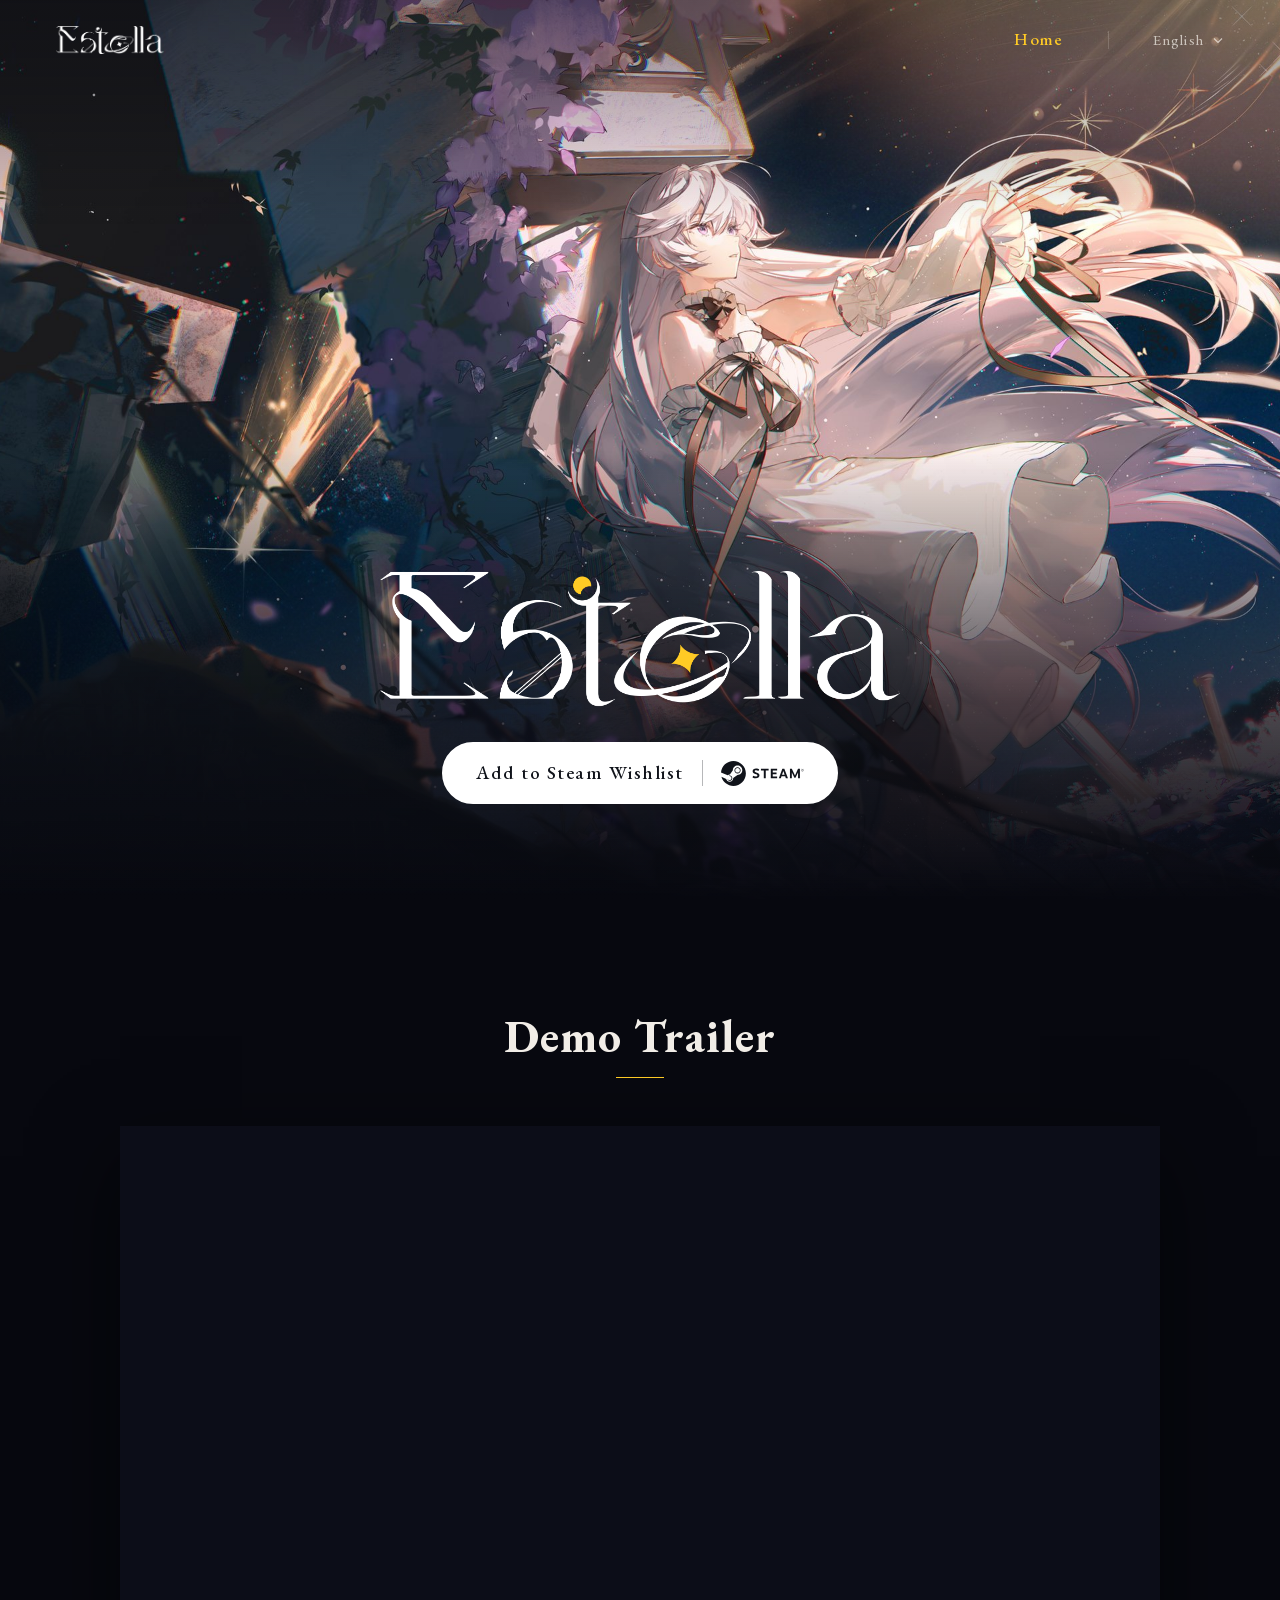
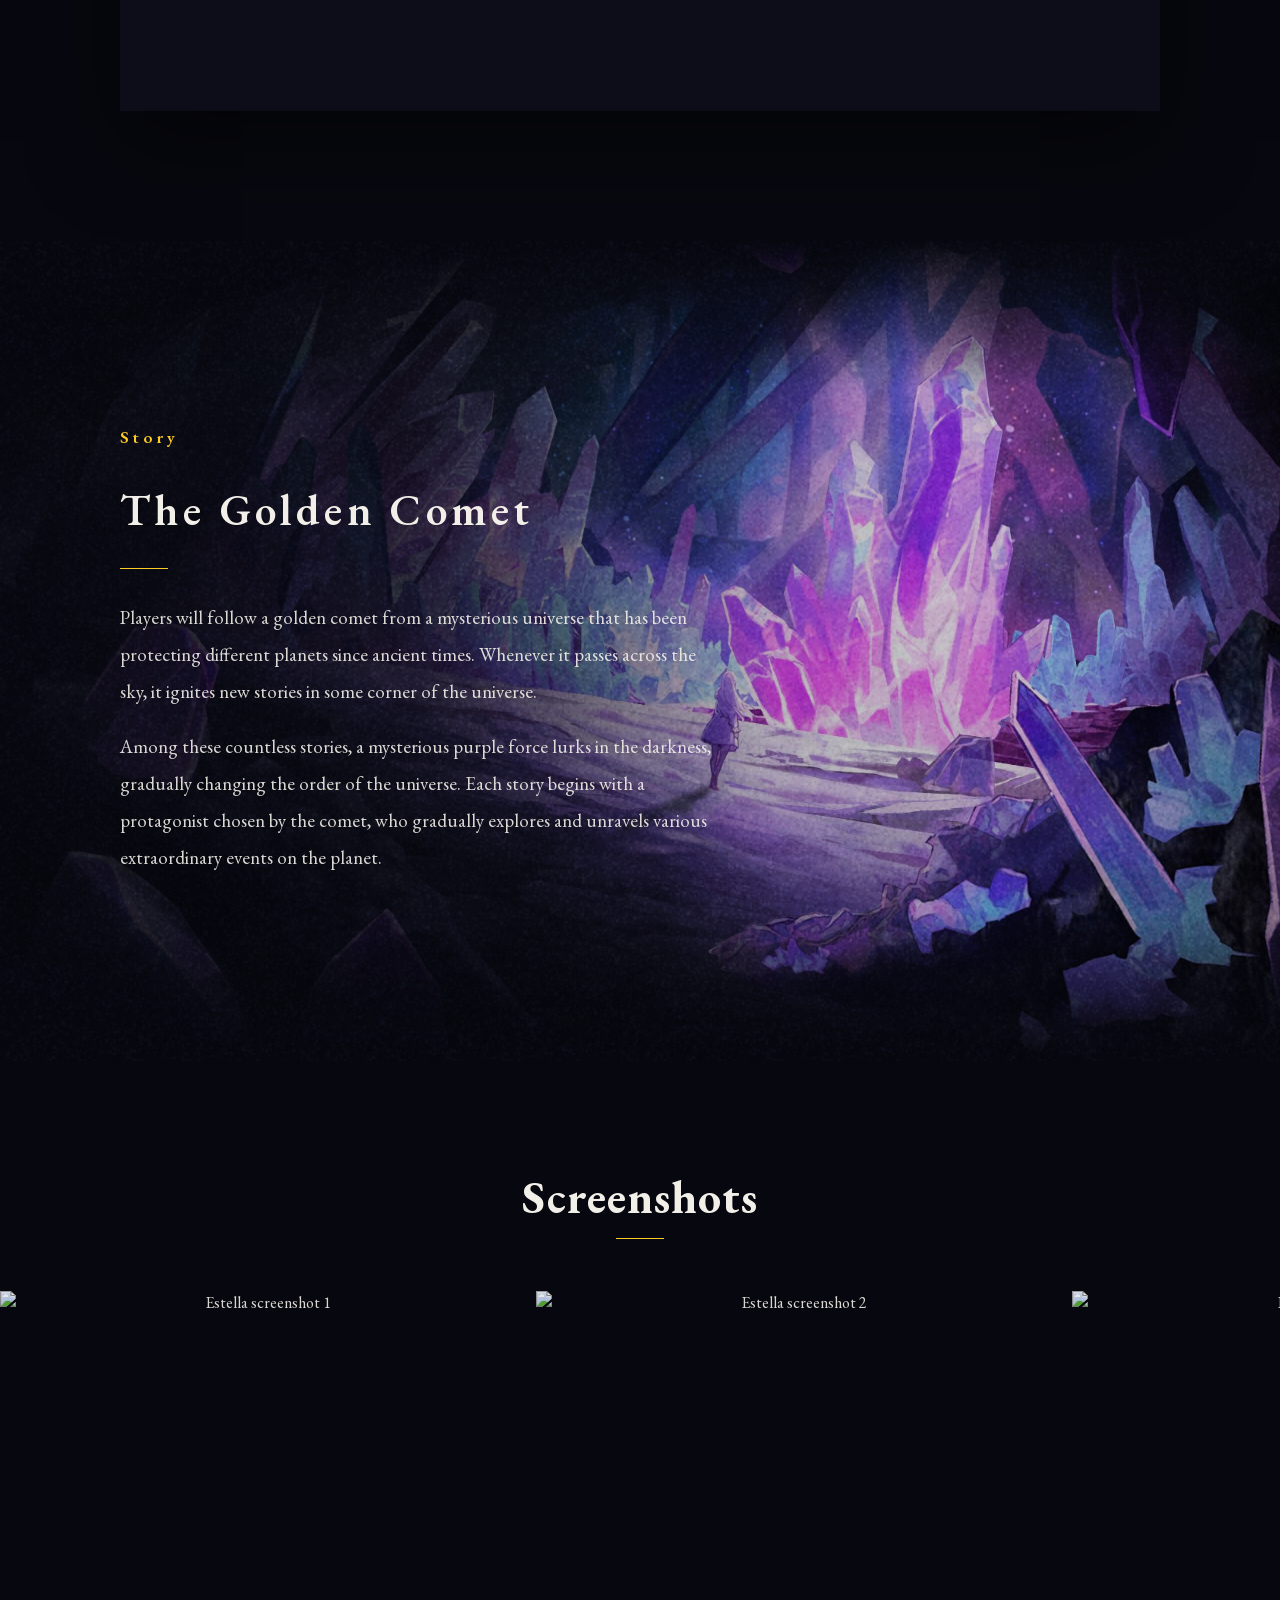
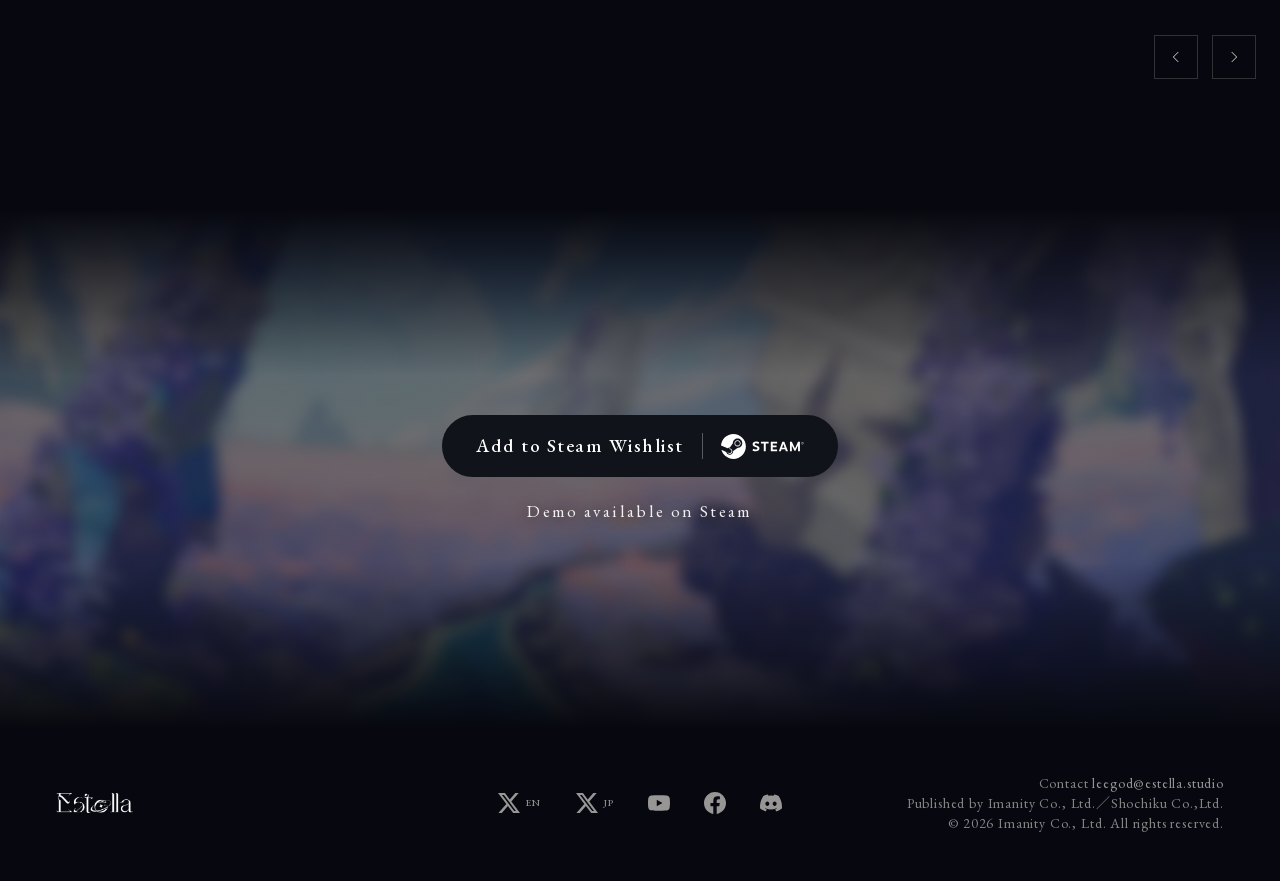
==== commit f0ce9970: "deploy: GameEstella/estella-web@232c4d2b7980732152c65ab55416396e6e45f3c3" ====
--- a/index.html
+++ b/index.html
@@ -1,6 +1,6 @@
-<!DOCTYPE html><!--X9iyL8215tkjldwoe8Rxo--><html lang="en"><head><meta charSet="utf-8"/><meta name="viewport" content="width=device-width, initial-scale=1, maximum-scale=5"/><meta name="viewport" content="width=device-width, initial-scale=1"/><link rel="preload" href="/_next/static/media/3663db0f43efa075-s.p.woff2" as="font" crossorigin="" type="font/woff2"/><link rel="preload" href="/_next/static/media/c679f70df756412c-s.p.woff2" as="font" crossorigin="" type="font/woff2"/><link rel="preload" as="image" href="/images/estella-logo-white.png"/><link rel="preload" as="image" href="/images/kv.jpg"/><link rel="preload" as="image" href="/images/estella-logo.png"/><link rel="preload" as="image" href="https://shared.akamai.steamstatic.com/store_item_assets/steam/apps/3380100/6aa89898e91e305f33b8a4eb72ac446c2dac6a9a/ss_6aa89898e91e305f33b8a4eb72ac446c2dac6a9a.600x338.jpg?t=1794896679"/><link rel="preload" as="image" href="https://shared.akamai.steamstatic.com/store_item_assets/steam/apps/3380100/34c13eb7d198aba9e7b81b85dde150e43a183c2f/ss_34c13eb7d198aba9e7b81b85dde150e43a183c2f.600x338.jpg?t=1794896679"/><link rel="stylesheet" href="/_next/static/css/1df3ef30857369f2.css" data-precedence="next"/><link rel="stylesheet" href="/_next/static/css/9f2772cbfe76567e.css" data-precedence="next"/><link rel="preload" as="script" fetchPriority="low" href="/_next/static/chunks/webpack-c0f8c2cdd99925d6.js"/><script src="/_next/static/chunks/43d3624b-9aeac6423fe75025.js" async=""></script><script src="/_next/static/chunks/817-3c1beed90448b447.js" async=""></script><script src="/_next/static/chunks/main-app-c0af5cf002237a07.js" async=""></script><script src="/_next/static/chunks/891-084d366fecb0fbde.js" async=""></script><script src="/_next/static/chunks/509-e59f82ca53dbaab0.js" async=""></script><script src="/_next/static/chunks/app/layout-ce063132e364def6.js" async=""></script><script async="" src="https://www.googletagmanager.com/gtag/js?id=G-6WTNDTHCRV"></script><script src="/_next/static/chunks/689-73e56af92194e5f7.js" async=""></script><script src="/_next/static/chunks/app/page-9b26e48eb0457f85.js" async=""></script><link rel="preconnect" href="https://fonts.googleapis.com"/><link rel="preconnect" href="https://fonts.gstatic.com" crossorigin="anonymous"/><link rel="icon" href="/favicon.ico"/><link rel="shortcut icon" href="/favicon.ico"/><link rel="icon" type="image/x-icon" href="/favicon.ico"/><meta name="theme-color" content="#07080F"/><meta name="next-size-adjust" content=""/><title>Estella | A PC Rhythm Game</title><meta name="description" content="Estella is an immersive rhythm game where players follow a golden comet through the cosmos, exploring extraordinary stories and uncovering ancient mysteries."/><meta name="application-name" content="Estella"/><meta name="author" content="Imanity Co., Ltd."/><meta name="keywords" content="rhythm game,music game,indie game,cosmic adventure,story-driven game,multiplayer,Estella,PC rhythm game,mouse rhythm game"/><meta name="creator" content="Imanity Co., Ltd."/><meta name="publisher" content="Imanity Co., Ltd."/><meta name="robots" content="index, follow"/><meta name="googlebot" content="index, follow, max-video-preview:-1, max-image-preview:large, max-snippet:-1"/><link rel="canonical" href="https://estella.studio"/><meta property="og:title" content="Estella | A PC Rhythm Game"/><meta property="og:description" content="Follow the golden comet through the cosmos, exploring extraordinary stories and uncovering ancient mysteries."/><meta property="og:url" content="https://estella.studio"/><meta property="og:site_name" content="Estella"/><meta property="og:locale" content="en_US"/><meta property="og:image" content="https://estella.studio/images/estella-og.jpg"/><meta property="og:image:width" content="1200"/><meta property="og:image:height" content="630"/><meta property="og:image:alt" content="Estella - A PC Rhythm Game"/><meta property="og:type" content="website"/><meta name="twitter:card" content="summary_large_image"/><meta name="twitter:creator" content="@GameEstella"/><meta name="twitter:title" content="Estella | A PC Rhythm Game"/><meta name="twitter:description" content="Follow the golden comet through the cosmos, exploring extraordinary stories and uncovering ancient mysteries."/><meta name="twitter:image" content="https://estella.studio/images/estella-og.jpg"/><link rel="icon" href="/favicon.ico" type="image/x-icon" sizes="32x32"/><link rel="icon" href="/icon.ico?b52e284db071b3fd" type="image/x-icon" sizes="32x32"/><script>document.documentElement.classList.add('js')</script><link href="https://fonts.googleapis.com/css2?family=Noto+Serif+TC:wght@400;500;600;700&amp;family=Noto+Serif+SC:wght@400;500;600;700&amp;family=Noto+Serif+JP:wght@400;500;600;700&amp;display=swap" rel="stylesheet"/><script>
+<!DOCTYPE html><!--I4Td6ERLS1fsKXXSTwqUO--><html lang="en"><head><meta charSet="utf-8"/><meta name="viewport" content="width=device-width, initial-scale=1, maximum-scale=5"/><meta name="viewport" content="width=device-width, initial-scale=1"/><link rel="preload" href="/_next/static/media/3663db0f43efa075-s.p.woff2" as="font" crossorigin="" type="font/woff2"/><link rel="preload" href="/_next/static/media/c679f70df756412c-s.p.woff2" as="font" crossorigin="" type="font/woff2"/><link rel="preload" as="image" href="/images/estella-logo-white.png"/><link rel="preload" as="image" href="/images/kv.jpg"/><link rel="preload" as="image" href="/images/estella-logo.png"/><link rel="preload" as="image" href="https://shared.akamai.steamstatic.com/store_item_assets/steam/apps/3380100/6aa89898e91e305f33b8a4eb72ac446c2dac6a9a/ss_6aa89898e91e305f33b8a4eb72ac446c2dac6a9a.600x338.jpg?t=1794896679"/><link rel="preload" as="image" href="https://shared.akamai.steamstatic.com/store_item_assets/steam/apps/3380100/34c13eb7d198aba9e7b81b85dde150e43a183c2f/ss_34c13eb7d198aba9e7b81b85dde150e43a183c2f.600x338.jpg?t=1794896679"/><link rel="stylesheet" href="/_next/static/css/1df3ef30857369f2.css" data-precedence="next"/><link rel="stylesheet" href="/_next/static/css/9f2772cbfe76567e.css" data-precedence="next"/><link rel="preload" as="script" fetchPriority="low" href="/_next/static/chunks/webpack-c0f8c2cdd99925d6.js"/><script src="/_next/static/chunks/43d3624b-9aeac6423fe75025.js" async=""></script><script src="/_next/static/chunks/817-3c1beed90448b447.js" async=""></script><script src="/_next/static/chunks/main-app-c0af5cf002237a07.js" async=""></script><script src="/_next/static/chunks/891-084d366fecb0fbde.js" async=""></script><script src="/_next/static/chunks/509-e59f82ca53dbaab0.js" async=""></script><script src="/_next/static/chunks/app/layout-ce063132e364def6.js" async=""></script><script async="" src="https://www.googletagmanager.com/gtag/js?id=G-6WTNDTHCRV"></script><script src="/_next/static/chunks/689-73e56af92194e5f7.js" async=""></script><script src="/_next/static/chunks/app/page-9b26e48eb0457f85.js" async=""></script><link rel="preconnect" href="https://fonts.googleapis.com"/><link rel="preconnect" href="https://fonts.gstatic.com" crossorigin="anonymous"/><link rel="icon" href="/favicon.ico"/><link rel="shortcut icon" href="/favicon.ico"/><link rel="icon" type="image/x-icon" href="/favicon.ico"/><meta name="theme-color" content="#07080F"/><meta name="next-size-adjust" content=""/><title>Estella | A PC Rhythm Game</title><meta name="description" content="Estella is an immersive rhythm game where players follow a golden comet through the cosmos, exploring extraordinary stories and uncovering ancient mysteries."/><meta name="application-name" content="Estella"/><meta name="author" content="Imanity Co., Ltd."/><meta name="keywords" content="rhythm game,music game,indie game,cosmic adventure,story-driven game,multiplayer,Estella,PC rhythm game,mouse rhythm game"/><meta name="creator" content="Imanity Co., Ltd."/><meta name="publisher" content="Imanity Co., Ltd."/><meta name="robots" content="index, follow"/><meta name="googlebot" content="index, follow, max-video-preview:-1, max-image-preview:large, max-snippet:-1"/><link rel="canonical" href="https://estella.studio"/><meta property="og:title" content="Estella | A PC Rhythm Game"/><meta property="og:description" content="Follow the golden comet through the cosmos, exploring extraordinary stories and uncovering ancient mysteries."/><meta property="og:url" content="https://estella.studio"/><meta property="og:site_name" content="Estella"/><meta property="og:locale" content="en_US"/><meta property="og:image" content="https://estella.studio/images/estella-og.jpg"/><meta property="og:image:width" content="1200"/><meta property="og:image:height" content="630"/><meta property="og:image:alt" content="Estella - A PC Rhythm Game"/><meta property="og:type" content="website"/><meta name="twitter:card" content="summary_large_image"/><meta name="twitter:creator" content="@GameEstella"/><meta name="twitter:title" content="Estella | A PC Rhythm Game"/><meta name="twitter:description" content="Follow the golden comet through the cosmos, exploring extraordinary stories and uncovering ancient mysteries."/><meta name="twitter:image" content="https://estella.studio/images/estella-og.jpg"/><link rel="icon" href="/favicon.ico" type="image/x-icon" sizes="32x32"/><link rel="icon" href="/icon.ico?b52e284db071b3fd" type="image/x-icon" sizes="32x32"/><script>document.documentElement.classList.add('js')</script><link href="https://fonts.googleapis.com/css2?family=Noto+Serif+TC:wght@400;500;600;700&amp;family=Noto+Serif+SC:wght@400;500;600;700&amp;family=Noto+Serif+JP:wght@400;500;600;700&amp;display=swap" rel="stylesheet"/><script>
               window.dataLayer = window.dataLayer || [];
               function gtag(){dataLayer.push(arguments);}
               gtag('js', new Date());
               gtag('config', 'G-6WTNDTHCRV');
-            </script><script type="application/ld+json">{"@context":"https://schema.org","@type":"VideoGame","name":"Estella","description":"An PC rhythm game where players follow a golden comet through the cosmos, exploring extraordinary stories and uncovering ancient mysteries.","genre":["Rhythm","Music","Adventure","Indie"],"gamePlatform":["PC","Mac"],"applicationCategory":"Game","operatingSystem":["Windows","macOS","Linux"],"publisher":{"@type":"Organization","name":"Imanity Co., Ltd."},"creator":{"@type":"Organization","name":"Imanity Co., Ltd."},"image":"https://estella.studio/images/estella-og.jpg","url":"https://estella.studio","offers":{"@type":"Offer","availability":"https://schema.org/ComingSoon","price":"0","priceCurrency":"USD"}}</script><script src="/_next/static/chunks/polyfills-42372ed130431b0a.js" noModule=""></script></head><body class="__variable_de42f9 __variable_c8689f font-display" style="overflow-y:scroll"><div hidden=""><!--$--><!--/$--></div><nav class="animate-nav-in fixed left-0 right-0 top-0 z-50 transition-colors duration-500 [animation-delay:0.9s] bg-transparent"><div class="flex h-[3.75rem] w-full items-center justify-between px-5 sm:h-20 sm:px-14"><a aria-label="Estella" class="transition-opacity duration-300 hover:opacity-75" href="/"><img alt="Estella" width="1920" height="499" decoding="async" data-nimg="1" class="h-[1.375rem] w-auto sm:h-[1.75rem]" style="color:transparent" src="/images/estella-logo-white.png"/></a><div class="flex items-center gap-[1.125rem] sm:gap-11"><div class="hidden items-center gap-11 sm:flex"><a class="text-[1.0625rem] font-medium tracking-[0.08em] transition-colors duration-300 text-gold" href="/">Home</a><span class="h-[1.125rem] w-px bg-silver/[0.18]"></span></div><div class="relative "><button type="button" aria-haspopup="listbox" aria-expanded="false" class="flex h-11 items-center gap-1.5 text-sm text-silver/[0.72] transition-colors hover:text-gold sm:gap-2 sm:text-[0.9375rem] sm:tracking-[0.08em]"><span class="sm:hidden">EN</span><span class="hidden sm:inline">English</span><svg class="h-[0.6875rem] w-[0.6875rem] sm:h-3 sm:w-3" viewBox="0 0 12 12" fill="none" stroke="currentColor" stroke-width="1.2"><path d="M2 4.5l4 4 4-4"></path></svg></button></div><button type="button" aria-label="Menu" aria-expanded="false" class="-mr-3 flex h-11 w-11 items-center justify-center text-silver sm:hidden"><svg class="h-[1.375rem] w-[1.375rem]" viewBox="0 0 24 24" fill="none" stroke="currentColor" stroke-width="1.3"><path d="M3 7h18M3 12h18M3 17h18"></path></svg></button></div></div></nav><main class="bg-ink text-silver"><section class="relative h-[45rem] overflow-hidden sm:h-screen sm:min-h-[50rem]"><div class="hero-media absolute inset-0"><img alt="" decoding="async" data-nimg="fill" class="animate-hero-settle object-cover object-[58%_50%] sm:object-[55%_45%]" style="position:absolute;height:100%;width:100%;left:0;top:0;right:0;bottom:0;color:transparent" src="/images/kv.jpg"/></div><div class="absolute inset-0 bg-[linear-gradient(180deg,rgba(7,8,15,0.5)_0%,rgba(7,8,15,0)_28%,rgba(7,8,15,0.15)_50%,rgba(7,8,15,0.8)_76%,#07080f_100%)] sm:bg-[linear-gradient(180deg,rgba(7,8,15,0.45)_0%,rgba(7,8,15,0)_25%,rgba(7,8,15,0)_50%,rgba(7,8,15,0.7)_78%,#07080f_100%)]"></div><div class="hero-copy absolute inset-x-0 bottom-10 z-10 flex flex-col items-center gap-4 px-6 text-center sm:bottom-24 sm:gap-[1.625rem]"><img alt="Estella" width="1920" height="499" decoding="async" data-nimg="1" class="animate-rise-in w-[16.25rem] max-w-full drop-shadow-[0_6px_28px_rgba(0,0,0,0.6)] [animation-delay:0.5s] sm:w-[32.5rem]" style="color:transparent" src="/images/estella-logo.png"/><div class="animate-rise-in w-full [animation-delay:0.8s] sm:w-auto"><a href="https://store.steampowered.com/app/3380100/Estella/" target="_blank" rel="noopener noreferrer" class="group inline-flex will-change-transform h-14 items-center justify-center gap-3.5 rounded-full border-2 px-5 text-[1.0625rem] font-medium tracking-[0.06em] transition-[color,background-color,border-color,transform,box-shadow] duration-300 ease-out hover:-translate-y-0.5 hover:shadow-[0_14px_36px_-10px_rgba(0,0,0,0.6)] active:translate-y-0 active:duration-100 sm:h-[3.875rem] sm:gap-[1.125rem] sm:px-8 sm:text-[1.1875rem] sm:tracking-[0.08em] border-white bg-white text-[#10131a] hover:bg-[#10131a] hover:text-white mt-[0.625rem] w-full sm:w-auto"><span>Add to Steam Wishlist</span><span class="h-[1.375rem] w-px bg-current opacity-30 sm:h-[1.625rem]"></span><svg viewBox="0 0 278 84" fill="currentColor" xmlns="http://www.w3.org/2000/svg" role="img" aria-label="Steam" class="h-[1.3125rem] w-auto shrink-0 transition-transform duration-300 ease-out group-hover:translate-x-0.5 sm:h-[1.5625rem]"><path d="M41.8,0C19.7,0,1.7,17,0,38.5l22.5,9.3c1.9-1.3,4.2-2.1,6.7-2.1c0.2,0,0.4,0,0.7,0l10-14.5c0-0.1,0-0.1,0-0.2 c0-8.7,7.1-15.8,15.8-15.8c8.7,0,15.8,7.1,15.8,15.8c0,8.7-7.1,15.8-15.8,15.8c-0.1,0-0.2,0-0.4,0L41,57.1c0,0.2,0,0.4,0,0.6 c0,6.5-5.3,11.9-11.9,11.9c-5.7,0-10.5-4.1-11.6-9.5L1.4,53.3c5,17.6,21.1,30.5,40.3,30.5c23.1,0,41.9-18.8,41.9-41.9 C83.7,18.8,64.9,0,41.8,0z"></path><path d="M26.3,63.6l-5.1-2.1c0.9,1.9,2.5,3.5,4.6,4.4c4.5,1.9,9.8-0.3,11.6-4.8c0.9-2.2,0.9-4.6,0-6.8 c-0.9-2.2-2.6-3.9-4.8-4.8c-2.2-0.9-4.5-0.9-6.6-0.1l5.3,2.2c3.3,1.4,4.9,5.2,3.5,8.6C33.4,63.4,29.6,65,26.3,63.6z"></path><path d="M66.1,31.1c0-5.8-4.7-10.5-10.5-10.5s-10.5,4.7-10.5,10.5s4.7,10.5,10.5,10.5S66.1,36.9,66.1,31.1z M47.7,31.1c0-4.4,3.5-7.9,7.9-7.9c4.4,0,7.9,3.5,7.9,7.9c0,4.4-3.5,7.9-7.9,7.9C51.2,39,47.7,35.5,47.7,31.1z"></path><path d="M128.4,28.7l-2.8,4.9c-2.2-1.5-5.1-2.4-7.7-2.4c-2.9,0-4.7,1.2-4.7,3.4c0,2.6,3.2,3.2,8,5 c5.1,1.8,8.1,4,8.1,8.7c0,6.4-5.1,10-12.3,10c-3.5,0-7.8-0.9-11.1-2.9l2-5.5c2.7,1.4,5.9,2.2,8.7,2.2c3.8,0,5.7-1.4,5.7-3.5 c0-2.4-2.8-3.1-7.3-4.6c-5.1-1.7-8.7-4-8.7-9.2c0-5.9,4.7-9.2,11.5-9.2C122.5,25.6,126.3,27.1,128.4,28.7z"></path><path d="M150.4,31.8v25.9h-6.6V31.8h-9.6v-5.7h25.8v5.7H150.4z"></path><path d="M173.9,31.8v7.1h12.7v5.7h-12.7V52h14.7v5.7h-21.3V26.1h21.3v5.7H173.9z"></path><path d="M203.3,51.6l-2.1,6.1h-6.9l11.8-31.6h6.7L225,57.7h-7.2l-2.1-6.1H203.3z M209.4,33.7l-4.3,12.6h8.7 L209.4,33.7z"></path><path d="M258.9,38.3l-8.6,18.4h-3.7L238,38.5v19.2h-6.3V26.1h6.3l10.6,22.8l10.2-22.8h6.4v31.6h-6.3L258.9,38.3z"></path><path d="M278,30.1c0,2.7-2,4.4-4.4,4.4c-2.3,0-4.4-1.7-4.4-4.4c0-2.7,2-4.4,4.4-4.4C276,25.7,278,27.4,278,30.1z M270,30.1c0,2.3,1.6,3.7,3.6,3.7c2,0,3.6-1.4,3.6-3.7c0-2.3-1.6-3.7-3.6-3.7C271.6,26.4,270,27.8,270,30.1z M273.7,27.9 c1.1,0,1.5,0.6,1.5,1.2c0,0.6-0.4,1-0.8,1.2l1,1.9h-0.8l-0.9-1.7h-0.9v1.7h-0.7v-4.3H273.7z M272.9,29.9h0.8 c0.5,0,0.8-0.3,0.8-0.7c0-0.4-0.2-0.7-0.8-0.7h-0.8V29.9z"></path></svg></a></div></div></section><section class="flex flex-col items-center gap-7 pt-16 sm:gap-12 sm:px-[7.5rem] sm:pt-[6.875rem]"><div class="flex flex-col items-center gap-2.5 sm:gap-3.5"><h2 class="reveal reveal-up h-latin text-[2rem] sm:text-[2.875rem]" style="--reveal-delay:0ms">Demo Trailer</h2><span class="reveal reveal-bar title-bar w-10 sm:w-12" style="--reveal-delay:250ms"></span></div><div class="reveal reveal-scale aspect-video w-full max-w-[75rem] overflow-hidden bg-ink-2 sm:shadow-[0_30px_80px_rgba(0,0,0,0.55)]" style="--reveal-delay:150ms"><iframe class="h-full w-full" src="https://www.youtube.com/embed/QavLBFVBQeE" title="Estella Game Trailer" allow="accelerometer; autoplay; clipboard-write; encrypted-media; gyroscope; picture-in-picture" allowFullScreen=""></iframe></div></section><section class="glitch-host relative mt-[4.5rem] flex items-center overflow-hidden sm:mt-[8.125rem] sm:h-[51.25rem]"><div class="reveal reveal-zoom absolute inset-0" style="--reveal-delay:0ms"><img alt="" loading="lazy" decoding="async" data-nimg="fill" class="object-cover object-[62%_50%] sm:object-[60%_50%]" style="position:absolute;height:100%;width:100%;left:0;top:0;right:0;bottom:0;color:transparent" src="/images/story.jpg"/><img alt="" aria-hidden="true" loading="lazy" decoding="async" data-nimg="fill" class="glitch-tear glitch-tear-a object-cover object-[62%_50%] sm:object-[60%_50%]" style="position:absolute;height:100%;width:100%;left:0;top:0;right:0;bottom:0;color:transparent" src="/images/story.jpg"/><img alt="" aria-hidden="true" loading="lazy" decoding="async" data-nimg="fill" class="glitch-tear glitch-tear-b object-cover object-[62%_50%] sm:object-[60%_50%]" style="position:absolute;height:100%;width:100%;left:0;top:0;right:0;bottom:0;color:transparent" src="/images/story.jpg"/></div><div class="absolute inset-0 bg-[linear-gradient(180deg,#07080f_0%,rgba(7,8,15,0.45)_18%,rgba(7,8,15,0.7)_55%,#07080f_100%)] sm:bg-[linear-gradient(180deg,#07080f_0%,rgba(7,8,15,0.15)_18%,rgba(7,8,15,0.15)_82%,#07080f_100%),linear-gradient(90deg,rgba(7,8,15,0.9)_0%,rgba(7,8,15,0.7)_34%,rgba(7,8,15,0.15)_60%,rgba(7,8,15,0)_100%)]"></div><canvas aria-hidden="true" class="glitch-noise pointer-events-none absolute inset-0 h-full w-full "></canvas><div class="relative z-10 flex w-full flex-col items-center gap-[1.125rem] px-6 py-24 text-center sm:items-start sm:gap-[1.875rem] sm:px-[7.5rem] sm:py-0 sm:text-left"><p class="reveal reveal-up eyebrow text-[1.0625rem]" style="--reveal-delay:0ms">Story</p><h2 class="reveal reveal-up glitch-text h-cjk max-w-[38.75rem] text-balance text-[1.625rem] sm:text-[2.75rem]" style="--reveal-delay:120ms" data-text="The Golden Comet">The Golden Comet</h2><span class="reveal reveal-bar title-bar w-10 origin-center sm:w-12 sm:origin-left" style="--reveal-delay:320ms"></span><div class="reveal reveal-up flex max-w-[37.5rem] flex-col gap-[1.125rem]" style="--reveal-delay:360ms"><p class="p-cjk text-base leading-[1.9] text-silver/[0.92] sm:text-[1.1875rem] sm:leading-[1.95] sm:text-silver/90">Players will follow a golden comet from a mysterious universe that has been protecting different planets since ancient times. Whenever it passes across the sky, it ignites new stories in some corner of the universe.</p><p class="p-cjk text-base leading-[1.9] text-silver/[0.92] sm:text-[1.1875rem] sm:leading-[1.95] sm:text-silver/90">Among these countless stories, a mysterious purple force lurks in the darkness, gradually changing the order of the universe. Each story begins with a protagonist chosen by the comet, who gradually explores and unravels various extraordinary events on the planet.</p></div></div></section><section class="flex flex-col items-center gap-7 pt-16 sm:gap-[3.25rem] sm:pt-[6.875rem]"><div class="flex flex-col items-center gap-2.5 px-6 sm:gap-3.5"><h2 class="reveal reveal-up h-latin text-[2rem] sm:text-[2.875rem]" style="--reveal-delay:0ms">Screenshots</h2><span class="reveal reveal-bar title-bar w-10 sm:w-12" style="--reveal-delay:250ms"></span></div><div class="w-full"><div class="no-scrollbar flex snap-x snap-mandatory gap-2.5 overflow-x-auto px-3 sm:gap-4 sm:px-6"><button class="reveal reveal-up group relative aspect-video w-[18.75rem] shrink-0 cursor-zoom-in snap-start overflow-hidden p-0 sm:w-[32.5rem]" style="--reveal-delay:0ms" type="button" aria-label="View screenshot 1"><img src="https://shared.akamai.steamstatic.com/store_item_assets/steam/apps/3380100/6aa89898e91e305f33b8a4eb72ac446c2dac6a9a/ss_6aa89898e91e305f33b8a4eb72ac446c2dac6a9a.600x338.jpg?t=1794896679" alt="Estella screenshot 1" loading="eager" class="h-full w-full object-cover brightness-[0.9] transition-[transform,filter] duration-700 ease-out group-hover:scale-[1.04] group-hover:brightness-100"/></button><button class="reveal reveal-up group relative aspect-video w-[18.75rem] shrink-0 cursor-zoom-in snap-start overflow-hidden p-0 sm:w-[32.5rem]" style="--reveal-delay:110ms" type="button" aria-label="View screenshot 2"><img src="https://shared.akamai.steamstatic.com/store_item_assets/steam/apps/3380100/34c13eb7d198aba9e7b81b85dde150e43a183c2f/ss_34c13eb7d198aba9e7b81b85dde150e43a183c2f.600x338.jpg?t=1794896679" alt="Estella screenshot 2" loading="eager" class="h-full w-full object-cover brightness-[0.9] transition-[transform,filter] duration-700 ease-out group-hover:scale-[1.04] group-hover:brightness-100"/></button><button class="reveal reveal-up group relative aspect-video w-[18.75rem] shrink-0 cursor-zoom-in snap-start overflow-hidden p-0 sm:w-[32.5rem]" style="--reveal-delay:220ms" type="button" aria-label="View screenshot 3"><img src="https://shared.akamai.steamstatic.com/store_item_assets/steam/apps/3380100/db16d763e1690542cac8380c9b681c4362265915/ss_db16d763e1690542cac8380c9b681c4362265915.600x338.jpg?t=1794896679" alt="Estella screenshot 3" loading="lazy" class="h-full w-full object-cover brightness-[0.9] transition-[transform,filter] duration-700 ease-out group-hover:scale-[1.04] group-hover:brightness-100"/></button><button class="reveal reveal-up group relative aspect-video w-[18.75rem] shrink-0 cursor-zoom-in snap-start overflow-hidden p-0 sm:w-[32.5rem]" style="--reveal-delay:220ms" type="button" aria-label="View screenshot 4"><img src="https://shared.akamai.steamstatic.com/store_item_assets/steam/apps/3380100/f876d2ff0bd9d0b724c3494de97406c0689ba37a/ss_f876d2ff0bd9d0b724c3494de97406c0689ba37a.600x338.jpg?t=1794896679" alt="Estella screenshot 4" loading="lazy" class="h-full w-full object-cover brightness-[0.9] transition-[transform,filter] duration-700 ease-out group-hover:scale-[1.04] group-hover:brightness-100"/></button><button class="reveal reveal-up group relative aspect-video w-[18.75rem] shrink-0 cursor-zoom-in snap-start overflow-hidden p-0 sm:w-[32.5rem]" style="--reveal-delay:220ms" type="button" aria-label="View screenshot 5"><img src="https://shared.akamai.steamstatic.com/store_item_assets/steam/apps/3380100/36ac2db5acb8286ba22004c962ec7c119e10941a/ss_36ac2db5acb8286ba22004c962ec7c119e10941a.600x338.jpg?t=1794896679" alt="Estella screenshot 5" loading="lazy" class="h-full w-full object-cover brightness-[0.9] transition-[transform,filter] duration-700 ease-out group-hover:scale-[1.04] group-hover:brightness-100"/></button><button class="reveal reveal-up group relative aspect-video w-[18.75rem] shrink-0 cursor-zoom-in snap-start overflow-hidden p-0 sm:w-[32.5rem]" style="--reveal-delay:220ms" type="button" aria-label="View screenshot 6"><img src="https://shared.akamai.steamstatic.com/store_item_assets/steam/apps/3380100/4e7c03c12d7529f0becff7e048e1d031b9c0e0b9/ss_4e7c03c12d7529f0becff7e048e1d031b9c0e0b9.600x338.jpg?t=1794896679" alt="Estella screenshot 6" loading="lazy" class="h-full w-full object-cover brightness-[0.9] transition-[transform,filter] duration-700 ease-out group-hover:scale-[1.04] group-hover:brightness-100"/></button><button class="reveal reveal-up group relative aspect-video w-[18.75rem] shrink-0 cursor-zoom-in snap-start overflow-hidden p-0 sm:w-[32.5rem]" style="--reveal-delay:220ms" type="button" aria-label="View screenshot 7"><img src="https://shared.akamai.steamstatic.com/store_item_assets/steam/apps/3380100/7b9b8751386db1d60d4875b4e56228e3dca298cb/ss_7b9b8751386db1d60d4875b4e56228e3dca298cb.600x338.jpg?t=1794896679" alt="Estella screenshot 7" loading="lazy" class="h-full w-full object-cover brightness-[0.9] transition-[transform,filter] duration-700 ease-out group-hover:scale-[1.04] group-hover:brightness-100"/></button></div><div class="hidden justify-end px-6 sm:mt-[3.25rem] sm:flex"><div class="flex gap-3.5"><button type="button" aria-label="Previous screenshots" class="flex h-11 w-11 items-center justify-center border border-silver/[0.18] text-silver transition-[color,border-color,transform] duration-300 hover:border-gold hover:text-gold active:scale-95"><svg class="h-4 w-4" fill="none" viewBox="0 0 24 24" stroke="currentColor" stroke-width="1.3"><path stroke-linecap="round" stroke-linejoin="round" d="M15 19l-7-7 7-7"></path></svg></button><button type="button" aria-label="More screenshots" class="flex h-11 w-11 items-center justify-center border border-silver/[0.18] text-silver transition-[color,border-color,transform] duration-300 hover:border-gold hover:text-gold active:scale-95"><svg class="h-4 w-4" fill="none" viewBox="0 0 24 24" stroke="currentColor" stroke-width="1.3"><path stroke-linecap="round" stroke-linejoin="round" d="M9 5l7 7-7 7"></path></svg></button></div></div></div></section><section class="relative mt-[4.5rem] flex items-center justify-center overflow-hidden py-[5.75rem] sm:mt-[8.125rem] sm:h-[32.5rem] sm:py-0"><div class="reveal reveal-zoom absolute inset-0" style="--reveal-delay:0ms"><img alt="" loading="lazy" decoding="async" data-nimg="fill" class="object-cover object-[50%_45%] brightness-[0.6]" style="position:absolute;height:100%;width:100%;left:0;top:0;right:0;bottom:0;color:transparent" src="/images/cta.jpg"/></div><div class="absolute inset-0 bg-[linear-gradient(180deg,#07080f_0%,rgba(7,8,15,0.32)_30%,rgba(7,8,15,0.32)_70%,#07080f_100%)] sm:bg-[linear-gradient(180deg,#07080f_0%,rgba(7,8,15,0.3)_32%,rgba(7,8,15,0.3)_68%,#07080f_100%)]"></div><div class="relative z-10 flex w-full flex-col items-center gap-[1.125rem] px-6 text-center sm:w-auto sm:gap-[1.375rem]"><div class="reveal reveal-scale w-full sm:w-auto" style="--reveal-delay:0ms"><a href="https://store.steampowered.com/app/3380100/Estella/" target="_blank" rel="noopener noreferrer" class="group inline-flex will-change-transform h-14 items-center justify-center gap-3.5 rounded-full border-2 px-5 text-[1.0625rem] font-medium tracking-[0.06em] transition-[color,background-color,border-color,transform,box-shadow] duration-300 ease-out hover:-translate-y-0.5 hover:shadow-[0_14px_36px_-10px_rgba(0,0,0,0.6)] active:translate-y-0 active:duration-100 sm:h-[3.875rem] sm:gap-[1.125rem] sm:px-8 sm:text-[1.1875rem] sm:tracking-[0.08em] border-[#10131a] bg-[#10131a] text-white hover:border-white hover:bg-white hover:text-[#10131a] w-full sm:w-auto"><span>Add to Steam Wishlist</span><span class="h-[1.375rem] w-px bg-current opacity-30 sm:h-[1.625rem]"></span><svg viewBox="0 0 278 84" fill="currentColor" xmlns="http://www.w3.org/2000/svg" role="img" aria-label="Steam" class="h-[1.3125rem] w-auto shrink-0 transition-transform duration-300 ease-out group-hover:translate-x-0.5 sm:h-[1.5625rem]"><path d="M41.8,0C19.7,0,1.7,17,0,38.5l22.5,9.3c1.9-1.3,4.2-2.1,6.7-2.1c0.2,0,0.4,0,0.7,0l10-14.5c0-0.1,0-0.1,0-0.2 c0-8.7,7.1-15.8,15.8-15.8c8.7,0,15.8,7.1,15.8,15.8c0,8.7-7.1,15.8-15.8,15.8c-0.1,0-0.2,0-0.4,0L41,57.1c0,0.2,0,0.4,0,0.6 c0,6.5-5.3,11.9-11.9,11.9c-5.7,0-10.5-4.1-11.6-9.5L1.4,53.3c5,17.6,21.1,30.5,40.3,30.5c23.1,0,41.9-18.8,41.9-41.9 C83.7,18.8,64.9,0,41.8,0z"></path><path d="M26.3,63.6l-5.1-2.1c0.9,1.9,2.5,3.5,4.6,4.4c4.5,1.9,9.8-0.3,11.6-4.8c0.9-2.2,0.9-4.6,0-6.8 c-0.9-2.2-2.6-3.9-4.8-4.8c-2.2-0.9-4.5-0.9-6.6-0.1l5.3,2.2c3.3,1.4,4.9,5.2,3.5,8.6C33.4,63.4,29.6,65,26.3,63.6z"></path><path d="M66.1,31.1c0-5.8-4.7-10.5-10.5-10.5s-10.5,4.7-10.5,10.5s4.7,10.5,10.5,10.5S66.1,36.9,66.1,31.1z M47.7,31.1c0-4.4,3.5-7.9,7.9-7.9c4.4,0,7.9,3.5,7.9,7.9c0,4.4-3.5,7.9-7.9,7.9C51.2,39,47.7,35.5,47.7,31.1z"></path><path d="M128.4,28.7l-2.8,4.9c-2.2-1.5-5.1-2.4-7.7-2.4c-2.9,0-4.7,1.2-4.7,3.4c0,2.6,3.2,3.2,8,5 c5.1,1.8,8.1,4,8.1,8.7c0,6.4-5.1,10-12.3,10c-3.5,0-7.8-0.9-11.1-2.9l2-5.5c2.7,1.4,5.9,2.2,8.7,2.2c3.8,0,5.7-1.4,5.7-3.5 c0-2.4-2.8-3.1-7.3-4.6c-5.1-1.7-8.7-4-8.7-9.2c0-5.9,4.7-9.2,11.5-9.2C122.5,25.6,126.3,27.1,128.4,28.7z"></path><path d="M150.4,31.8v25.9h-6.6V31.8h-9.6v-5.7h25.8v5.7H150.4z"></path><path d="M173.9,31.8v7.1h12.7v5.7h-12.7V52h14.7v5.7h-21.3V26.1h21.3v5.7H173.9z"></path><path d="M203.3,51.6l-2.1,6.1h-6.9l11.8-31.6h6.7L225,57.7h-7.2l-2.1-6.1H203.3z M209.4,33.7l-4.3,12.6h8.7 L209.4,33.7z"></path><path d="M258.9,38.3l-8.6,18.4h-3.7L238,38.5v19.2h-6.3V26.1h6.3l10.6,22.8l10.2-22.8h6.4v31.6h-6.3L258.9,38.3z"></path><path d="M278,30.1c0,2.7-2,4.4-4.4,4.4c-2.3,0-4.4-1.7-4.4-4.4c0-2.7,2-4.4,4.4-4.4C276,25.7,278,27.4,278,30.1z M270,30.1c0,2.3,1.6,3.7,3.6,3.7c2,0,3.6-1.4,3.6-3.7c0-2.3-1.6-3.7-3.6-3.7C271.6,26.4,270,27.8,270,30.1z M273.7,27.9 c1.1,0,1.5,0.6,1.5,1.2c0,0.6-0.4,1-0.8,1.2l1,1.9h-0.8l-0.9-1.7h-0.9v1.7h-0.7v-4.3H273.7z M272.9,29.9h0.8 c0.5,0,0.8-0.3,0.8-0.7c0-0.4-0.2-0.7-0.8-0.7h-0.8V29.9z"></path></svg></a></div><p class="reveal reveal-up text-[0.9375rem] tracking-[0.14em] text-white/[0.92] [text-shadow:0_1px_12px_rgba(7,8,15,0.55)] sm:text-[1.0625rem]" style="--reveal-delay:180ms">Demo available on Steam</p></div></section></main><!--$--><!--/$--><footer><div class="flex w-full flex-col items-center gap-[1.375rem] px-6 pb-10 pt-7 text-center sm:grid sm:grid-cols-3 sm:items-center sm:gap-8 sm:px-14 sm:pb-12 sm:pt-11 sm:text-left"><a aria-label="Estella" class="hidden justify-self-start transition-opacity duration-300 hover:opacity-75 sm:block" href="/"><img alt="Estella" loading="lazy" width="1920" height="499" decoding="async" data-nimg="1" class="h-5 w-auto" style="color:transparent" src="/images/estella-logo-white.png"/></a><div class="flex flex-wrap items-center justify-center gap-6 sm:gap-[2.125rem] sm:justify-self-center"><a href="https://x.com/GameEstella" target="_blank" rel="noopener noreferrer" aria-label="X (English)" title="X (English)" class="flex items-center gap-1.5 text-silver/[0.62] transition-colors duration-300 hover:text-gold"><svg viewBox="0 0 24 24" fill="currentColor" aria-hidden="true" class="h-5 w-5 sm:h-[1.375rem] sm:w-[1.375rem]"><path d="M18.901 1.153h3.68l-8.04 9.19L24 22.846h-7.406l-5.8-7.584-6.638 7.584H.474l8.6-9.83L0 1.154h7.594l5.243 6.932 6.064-6.933Zm-1.291 19.482h2.039L6.486 3.24H4.298l13.312 17.395Z"></path></svg><span class="text-[0.625rem] font-medium leading-none tracking-[0.14em]">EN</span></a><a href="https://x.com/GameEstella_jp" target="_blank" rel="noopener noreferrer" aria-label="X (日本語)" title="X (日本語)" class="flex items-center gap-1.5 text-silver/[0.62] transition-colors duration-300 hover:text-gold"><svg viewBox="0 0 24 24" fill="currentColor" aria-hidden="true" class="h-5 w-5 sm:h-[1.375rem] sm:w-[1.375rem]"><path d="M18.901 1.153h3.68l-8.04 9.19L24 22.846h-7.406l-5.8-7.584-6.638 7.584H.474l8.6-9.83L0 1.154h7.594l5.243 6.932 6.064-6.933Zm-1.291 19.482h2.039L6.486 3.24H4.298l13.312 17.395Z"></path></svg><span class="text-[0.625rem] font-medium leading-none tracking-[0.14em]">JP</span></a><a href="https://www.youtube.com/@GameEStella" target="_blank" rel="noopener noreferrer" aria-label="YouTube" title="YouTube" class="flex items-center gap-1.5 text-silver/[0.62] transition-colors duration-300 hover:text-gold"><svg viewBox="0 0 24 24" fill="currentColor" aria-hidden="true" class="h-5 w-5 sm:h-[1.375rem] sm:w-[1.375rem]"><path d="M23.498 6.186a3.016 3.016 0 0 0-2.122-2.136C19.505 3.545 12 3.545 12 3.545s-7.505 0-9.377.505A3.017 3.017 0 0 0 .502 6.186C0 8.07 0 12 0 12s0 3.93.502 5.814a3.016 3.016 0 0 0 2.122 2.136c1.871.505 9.376.505 9.376.505s7.505 0 9.377-.505a3.015 3.015 0 0 0 2.122-2.136C24 15.93 24 12 24 12s0-3.93-.502-5.814ZM9.545 15.568V8.432L15.818 12l-6.273 3.568Z"></path></svg></a><a href="https://www.facebook.com/estellagame/" target="_blank" rel="noopener noreferrer" aria-label="Facebook" title="Facebook" class="flex items-center gap-1.5 text-silver/[0.62] transition-colors duration-300 hover:text-gold"><svg viewBox="0 0 24 24" fill="currentColor" aria-hidden="true" class="h-5 w-5 sm:h-[1.375rem] sm:w-[1.375rem]"><path d="M24 12.073C24 5.446 18.627 0 12 0S0 5.446 0 12.073c0 5.99 4.388 10.954 10.125 11.854v-8.385H7.078v-3.469h3.047V9.43c0-3.007 1.792-4.669 4.533-4.669 1.312 0 2.686.235 2.686.235v2.953H15.83c-1.491 0-1.956.925-1.956 1.874v2.25h3.328l-.532 3.469h-2.796v8.385C19.612 23.027 24 18.062 24 12.073Z"></path></svg></a><a href="https://discord.gg/aepGAaqmVC" target="_blank" rel="noopener noreferrer" aria-label="Discord" title="Discord" class="flex items-center gap-1.5 text-silver/[0.62] transition-colors duration-300 hover:text-gold"><svg viewBox="0 0 24 24" fill="currentColor" aria-hidden="true" class="h-5 w-5 sm:h-[1.375rem] sm:w-[1.375rem]"><path d="M20.317 4.37a19.791 19.791 0 0 0-4.885-1.515.074.074 0 0 0-.079.037c-.21.375-.444.865-.608 1.25a18.27 18.27 0 0 0-5.487 0 12.64 12.64 0 0 0-.617-1.25.077.077 0 0 0-.079-.037A19.736 19.736 0 0 0 3.677 4.37a.07.07 0 0 0-.032.027C.533 9.046-.32 13.58.099 18.058a.082.082 0 0 0 .031.056 19.9 19.9 0 0 0 5.993 3.03.078.078 0 0 0 .084-.028c.462-.63.874-1.295 1.226-1.994a.076.076 0 0 0-.041-.106 13.107 13.107 0 0 1-1.872-.892.077.077 0 0 1-.008-.128c.126-.094.252-.192.372-.292a.074.074 0 0 1 .078-.01c3.928 1.793 8.18 1.793 12.061 0a.074.074 0 0 1 .079.01c.12.1.246.199.373.292a.077.077 0 0 1-.006.128c-.598.35-1.22.642-1.873.891a.077.077 0 0 0-.041.107c.36.698.772 1.363 1.225 1.993a.076.076 0 0 0 .084.028 19.839 19.839 0 0 0 6.002-3.03.077.077 0 0 0 .032-.055c.5-5.177-.838-9.674-3.549-13.661a.061.061 0 0 0-.031-.029ZM8.02 15.331c-1.182 0-2.157-1.085-2.157-2.419 0-1.333.956-2.419 2.157-2.419 1.211 0 2.176 1.095 2.157 2.42 0 1.333-.956 2.418-2.157 2.418Zm7.975 0c-1.183 0-2.157-1.085-2.157-2.419 0-1.333.955-2.419 2.157-2.419 1.21 0 2.176 1.095 2.157 2.42 0 1.333-.946 2.418-2.157 2.418Z"></path></svg></a></div><div class="text-[0.8125rem] leading-[1.7] tracking-[0.04em] text-silver/55 sm:justify-self-end sm:text-right sm:text-sm sm:tracking-[0.06em]"><p>Contact<!-- --> <a href="mailto:leegod@estella.studio" class="text-silver/[0.62] transition-colors duration-300 hover:text-gold">leegod@estella.studio</a></p><p>Published by Imanity Co., Ltd.／Shochiku Co.,Ltd.</p><p>© 2026 Imanity Co., Ltd. All rights reserved.</p></div></div></footer><script src="/_next/static/chunks/webpack-c0f8c2cdd99925d6.js" id="_R_" async=""></script><script>(self.__next_f=self.__next_f||[]).push([0])</script><script>self.__next_f.push([1,"1:\"$Sreact.fragment\"\n2:I[552,[\"891\",\"static/chunks/891-084d366fecb0fbde.js\",\"509\",\"static/chunks/509-e59f82ca53dbaab0.js\",\"177\",\"static/chunks/app/layout-ce063132e364def6.js\"],\"LanguageProvider\"]\n3:I[3193,[\"891\",\"static/chunks/891-084d366fecb0fbde.js\",\"509\",\"static/chunks/509-e59f82ca53dbaab0.js\",\"177\",\"static/chunks/app/layout-ce063132e364def6.js\"],\"Navbar\"]\n4:I[9690,[],\"\"]\n5:I[3048,[],\"\"]\n6:I[8608,[\"891\",\"static/chunks/891-084d366fecb0fbde.js\",\"509\",\"static/chunks/509-e59f82ca53dbaab0.js\",\"177\",\"static/chunks/app/layout-ce063132e364def6.js\"],\"Footer\"]\n8:I[7731,[],\"OutletBoundary\"]\na:I[1810,[],\"AsyncMetadataOutlet\"]\nd:I[2354,[],\"\"]\n:HL[\"/_next/static/media/3663db0f43efa075-s.p.woff2\",\"font\",{\"crossOrigin\":\"\",\"type\":\"font/woff2\"}]\n:HL[\"/_next/static/media/c679f70df756412c-s.p.woff2\",\"font\",{\"crossOrigin\":\"\",\"type\":\"font/woff2\"}]\n:HL[\"/_next/static/css/1df3ef30857369f2.css\",\"style\"]\n:HL[\"/_next/static/css/9f2772cbfe76567e.css\",\"style\"]\n"])</script><script>self.__next_f.push([1,"0:{\"P\":null,\"b\":\"X9iyL8215tkjldwoe8Rxo\",\"p\":\"\",\"c\":[\"\",\"\"],\"i\":false,\"f\":[[[\"\",{\"children\":[\"__PAGE__\",{}]},\"$undefined\",\"$undefined\",true],[\"\",[\"$\",\"$1\",\"c\",{\"children\":[[[\"$\",\"link\",\"0\",{\"rel\":\"stylesheet\",\"href\":\"/_next/static/css/1df3ef30857369f2.css\",\"precedence\":\"next\",\"crossOrigin\":\"$undefined\",\"nonce\":\"$undefined\"}],[\"$\",\"link\",\"1\",{\"rel\":\"stylesheet\",\"href\":\"/_next/static/css/9f2772cbfe76567e.css\",\"precedence\":\"next\",\"crossOrigin\":\"$undefined\",\"nonce\":\"$undefined\"}]],[\"$\",\"html\",null,{\"lang\":\"en\",\"suppressHydrationWarning\":true,\"children\":[[\"$\",\"head\",null,{\"children\":[[\"$\",\"script\",null,{\"dangerouslySetInnerHTML\":{\"__html\":\"document.documentElement.classList.add('js')\"}}],[\"$\",\"link\",null,{\"rel\":\"preconnect\",\"href\":\"https://fonts.googleapis.com\"}],[\"$\",\"link\",null,{\"rel\":\"preconnect\",\"href\":\"https://fonts.gstatic.com\",\"crossOrigin\":\"anonymous\"}],[\"$\",\"link\",null,{\"href\":\"https://fonts.googleapis.com/css2?family=Noto+Serif+TC:wght@400;500;600;700\u0026family=Noto+Serif+SC:wght@400;500;600;700\u0026family=Noto+Serif+JP:wght@400;500;600;700\u0026display=swap\",\"rel\":\"stylesheet\"}],[\"$\",\"link\",null,{\"rel\":\"icon\",\"href\":\"/favicon.ico\"}],[\"$\",\"link\",null,{\"rel\":\"shortcut icon\",\"href\":\"/favicon.ico\"}],[\"$\",\"link\",null,{\"rel\":\"icon\",\"type\":\"image/x-icon\",\"href\":\"/favicon.ico\"}],[\"$\",\"meta\",null,{\"name\":\"theme-color\",\"content\":\"#07080F\"}],[\"$\",\"meta\",null,{\"name\":\"viewport\",\"content\":\"width=device-width, initial-scale=1, maximum-scale=5\"}],[\"$\",\"script\",null,{\"async\":true,\"src\":\"https://www.googletagmanager.com/gtag/js?id=G-6WTNDTHCRV\"}],[\"$\",\"script\",null,{\"dangerouslySetInnerHTML\":{\"__html\":\"\\n              window.dataLayer = window.dataLayer || [];\\n              function gtag(){dataLayer.push(arguments);}\\n              gtag('js', new Date());\\n              gtag('config', 'G-6WTNDTHCRV');\\n            \"}}],[\"$\",\"script\",null,{\"type\":\"application/ld+json\",\"dangerouslySetInnerHTML\":{\"__html\":\"{\\\"@context\\\":\\\"https://schema.org\\\",\\\"@type\\\":\\\"VideoGame\\\",\\\"name\\\":\\\"Estella\\\",\\\"description\\\":\\\"An PC rhythm game where players follow a golden comet through the cosmos, exploring extraordinary stories and uncovering ancient mysteries.\\\",\\\"genre\\\":[\\\"Rhythm\\\",\\\"Music\\\",\\\"Adventure\\\",\\\"Indie\\\"],\\\"gamePlatform\\\":[\\\"PC\\\",\\\"Mac\\\"],\\\"applicationCategory\\\":\\\"Game\\\",\\\"operatingSystem\\\":[\\\"Windows\\\",\\\"macOS\\\",\\\"Linux\\\"],\\\"publisher\\\":{\\\"@type\\\":\\\"Organization\\\",\\\"name\\\":\\\"Imanity Co., Ltd.\\\"},\\\"creator\\\":{\\\"@type\\\":\\\"Organization\\\",\\\"name\\\":\\\"Imanity Co., Ltd.\\\"},\\\"image\\\":\\\"https://estella.studio/images/estella-og.jpg\\\",\\\"url\\\":\\\"https://estella.studio\\\",\\\"offers\\\":{\\\"@type\\\":\\\"Offer\\\",\\\"availability\\\":\\\"https://schema.org/ComingSoon\\\",\\\"price\\\":\\\"0\\\",\\\"priceCurrency\\\":\\\"USD\\\"}}\"}}]]}],[\"$\",\"body\",null,{\"suppressHydrationWarning\":true,\"className\":\"__variable_de42f9 __variable_c8689f font-display\",\"style\":{\"overflowY\":\"scroll\"},\"children\":[\"$\",\"$L2\",null,{\"children\":[[\"$\",\"$L3\",null,{}],[\"$\",\"$L4\",null,{\"parallelRouterKey\":\"children\",\"error\":\"$undefined\",\"errorStyles\":\"$undefined\",\"errorScripts\":\"$undefined\",\"template\":[\"$\",\"$L5\",null,{}],\"templateStyles\":\"$undefined\",\"templateScripts\":\"$undefined\",\"notFound\":[[[\"$\",\"title\",null,{\"children\":\"404: This page could not be found.\"}],[\"$\",\"div\",null,{\"style\":{\"fontFamily\":\"system-ui,\\\"Segoe UI\\\",Roboto,Helvetica,Arial,sans-serif,\\\"Apple Color Emoji\\\",\\\"Segoe UI Emoji\\\"\",\"height\":\"100vh\",\"textAlign\":\"center\",\"display\":\"flex\",\"flexDirection\":\"column\",\"alignItems\":\"center\",\"justifyContent\":\"center\"},\"children\":[\"$\",\"div\",null,{\"children\":[[\"$\",\"style\",null,{\"dangerouslySetInnerHTML\":{\"__html\":\"body{color:#000;background:#fff;margin:0}.next-error-h1{border-right:1px solid rgba(0,0,0,.3)}@media (prefers-color-scheme:dark){body{color:#fff;background:#000}.next-error-h1{border-right:1px solid rgba(255,255,255,.3)}}\"}}],[\"$\",\"h1\",null,{\"className\":\"next-error-h1\",\"style\":{\"display\":\"inline-block\",\"margin\":\"0 20px 0 0\",\"padding\":\"0 23px 0 0\",\"fontSize\":24,\"fontWeight\":500,\"verticalAlign\":\"top\",\"lineHeight\":\"49px\"},\"children\":404}],[\"$\",\"div\",null,{\"style\":{\"display\":\"inline-block\"},\"children\":[\"$\",\"h2\",null,{\"style\":{\"fontSize\":14,\"fontWeight\":400,\"lineHeight\":\"49px\",\"margin\":0},\"children\":\"This page could not be found.\"}]}]]}]}]],[]],\"forbidden\":\"$undefined\",\"unauthorized\":\"$undefined\"}],[\"$\",\"$L6\",null,{}]]}]}]]}]]}],{\"children\":[\"__PAGE__\",[\"$\",\"$1\",\"c\",{\"children\":[\"$L7\",null,[\"$\",\"$L8\",null,{\"children\":[\"$L9\",[\"$\",\"$La\",null,{\"promise\":\"$@b\"}]]}]]}],{},null,false]},null,false],\"$Lc\",false]],\"m\":\"$undefined\",\"G\":[\"$d\",[]],\"s\":false,\"S\":true}\n"])</script><script>self.__next_f.push([1,"e:I[7731,[],\"ViewportBoundary\"]\n10:I[7731,[],\"MetadataBoundary\"]\n11:\"$Sreact.suspense\"\nc:[\"$\",\"$1\",\"h\",{\"children\":[null,[[\"$\",\"$Le\",null,{\"children\":\"$Lf\"}],[\"$\",\"meta\",null,{\"name\":\"next-size-adjust\",\"content\":\"\"}]],[\"$\",\"$L10\",null,{\"children\":[\"$\",\"div\",null,{\"hidden\":true,\"children\":[\"$\",\"$11\",null,{\"fallback\":null,\"children\":\"$L12\"}]}]}]]}]\n"])</script><script>self.__next_f.push([1,"f:[[\"$\",\"meta\",\"0\",{\"charSet\":\"utf-8\"}],[\"$\",\"meta\",\"1\",{\"name\":\"viewport\",\"content\":\"width=device-width, initial-scale=1\"}]]\n9:null\n"])</script><script>self.__next_f.push([1,"13:I[8986,[],\"IconMark\"]\n"])</script><script>self.__next_f.push([1,"b:{\"metadata\":[[\"$\",\"title\",\"0\",{\"children\":\"Estella | A PC Rhythm Game\"}],[\"$\",\"meta\",\"1\",{\"name\":\"description\",\"content\":\"Estella is an immersive rhythm game where players follow a golden comet through the cosmos, exploring extraordinary stories and uncovering ancient mysteries.\"}],[\"$\",\"meta\",\"2\",{\"name\":\"application-name\",\"content\":\"Estella\"}],[\"$\",\"meta\",\"3\",{\"name\":\"author\",\"content\":\"Imanity Co., Ltd.\"}],[\"$\",\"meta\",\"4\",{\"name\":\"keywords\",\"content\":\"rhythm game,music game,indie game,cosmic adventure,story-driven game,multiplayer,Estella,PC rhythm game,mouse rhythm game\"}],[\"$\",\"meta\",\"5\",{\"name\":\"creator\",\"content\":\"Imanity Co., Ltd.\"}],[\"$\",\"meta\",\"6\",{\"name\":\"publisher\",\"content\":\"Imanity Co., Ltd.\"}],[\"$\",\"meta\",\"7\",{\"name\":\"robots\",\"content\":\"index, follow\"}],[\"$\",\"meta\",\"8\",{\"name\":\"googlebot\",\"content\":\"index, follow, max-video-preview:-1, max-image-preview:large, max-snippet:-1\"}],[\"$\",\"link\",\"9\",{\"rel\":\"canonical\",\"href\":\"https://estella.studio\"}],[\"$\",\"meta\",\"10\",{\"property\":\"og:title\",\"content\":\"Estella | A PC Rhythm Game\"}],[\"$\",\"meta\",\"11\",{\"property\":\"og:description\",\"content\":\"Follow the golden comet through the cosmos, exploring extraordinary stories and uncovering ancient mysteries.\"}],[\"$\",\"meta\",\"12\",{\"property\":\"og:url\",\"content\":\"https://estella.studio\"}],[\"$\",\"meta\",\"13\",{\"property\":\"og:site_name\",\"content\":\"Estella\"}],[\"$\",\"meta\",\"14\",{\"property\":\"og:locale\",\"content\":\"en_US\"}],[\"$\",\"meta\",\"15\",{\"property\":\"og:image\",\"content\":\"https://estella.studio/images/estella-og.jpg\"}],[\"$\",\"meta\",\"16\",{\"property\":\"og:image:width\",\"content\":\"1200\"}],[\"$\",\"meta\",\"17\",{\"property\":\"og:image:height\",\"content\":\"630\"}],[\"$\",\"meta\",\"18\",{\"property\":\"og:image:alt\",\"content\":\"Estella - A PC Rhythm Game\"}],[\"$\",\"meta\",\"19\",{\"property\":\"og:type\",\"content\":\"website\"}],[\"$\",\"meta\",\"20\",{\"name\":\"twitter:card\",\"content\":\"summary_large_image\"}],[\"$\",\"meta\",\"21\",{\"name\":\"twitter:creator\",\"content\":\"@GameEstella\"}],[\"$\",\"meta\",\"22\",{\"name\":\"twitter:title\",\"content\":\"Estella | A PC Rhythm Game\"}],[\"$\",\"meta\",\"23\",{\"name\":\"twitter:description\",\"content\":\"Follow the golden comet through the cosmos, exploring extraordinary stories and uncovering ancient mysteries.\"}],[\"$\",\"meta\",\"24\",{\"name\":\"twitter:image\",\"content\":\"https://estella.studio/images/estella-og.jpg\"}],[\"$\",\"link\",\"25\",{\"rel\":\"icon\",\"href\":\"/favicon.ico\",\"type\":\"image/x-icon\",\"sizes\":\"32x32\"}],[\"$\",\"link\",\"26\",{\"rel\":\"icon\",\"href\":\"/icon.ico?b52e284db071b3fd\",\"type\":\"image/x-icon\",\"sizes\":\"32x32\"}],[\"$\",\"$L13\",\"27\",{}]],\"error\":null,\"digest\":\"$undefined\"}\n"])</script><script>self.__next_f.push([1,"12:\"$b:metadata\"\n"])</script><script>self.__next_f.push([1,"14:I[4874,[\"891\",\"static/chunks/891-084d366fecb0fbde.js\",\"689\",\"static/chunks/689-73e56af92194e5f7.js\",\"974\",\"static/chunks/app/page-9b26e48eb0457f85.js\"],\"HomeContent\"]\n"])</script><script>self.__next_f.push([1,"7:[\"$\",\"$L14\",null,{\"steam\":{\"screenshots\":[{\"id\":0,\"thumbnail\":\"https://shared.akamai.steamstatic.com/store_item_assets/steam/apps/3380100/6aa89898e91e305f33b8a4eb72ac446c2dac6a9a/ss_6aa89898e91e305f33b8a4eb72ac446c2dac6a9a.600x338.jpg?t=1794896679\",\"full\":\"https://shared.akamai.steamstatic.com/store_item_assets/steam/apps/3380100/6aa89898e91e305f33b8a4eb72ac446c2dac6a9a/ss_6aa89898e91e305f33b8a4eb72ac446c2dac6a9a.1920x1080.jpg?t=1794896679\"},{\"id\":1,\"thumbnail\":\"https://shared.akamai.steamstatic.com/store_item_assets/steam/apps/3380100/34c13eb7d198aba9e7b81b85dde150e43a183c2f/ss_34c13eb7d198aba9e7b81b85dde150e43a183c2f.600x338.jpg?t=1794896679\",\"full\":\"https://shared.akamai.steamstatic.com/store_item_assets/steam/apps/3380100/34c13eb7d198aba9e7b81b85dde150e43a183c2f/ss_34c13eb7d198aba9e7b81b85dde150e43a183c2f.1920x1080.jpg?t=1794896679\"},{\"id\":2,\"thumbnail\":\"https://shared.akamai.steamstatic.com/store_item_assets/steam/apps/3380100/db16d763e1690542cac8380c9b681c4362265915/ss_db16d763e1690542cac8380c9b681c4362265915.600x338.jpg?t=1794896679\",\"full\":\"https://shared.akamai.steamstatic.com/store_item_assets/steam/apps/3380100/db16d763e1690542cac8380c9b681c4362265915/ss_db16d763e1690542cac8380c9b681c4362265915.1920x1080.jpg?t=1794896679\"},{\"id\":3,\"thumbnail\":\"https://shared.akamai.steamstatic.com/store_item_assets/steam/apps/3380100/f876d2ff0bd9d0b724c3494de97406c0689ba37a/ss_f876d2ff0bd9d0b724c3494de97406c0689ba37a.600x338.jpg?t=1794896679\",\"full\":\"https://shared.akamai.steamstatic.com/store_item_assets/steam/apps/3380100/f876d2ff0bd9d0b724c3494de97406c0689ba37a/ss_f876d2ff0bd9d0b724c3494de97406c0689ba37a.1920x1080.jpg?t=1794896679\"},{\"id\":4,\"thumbnail\":\"https://shared.akamai.steamstatic.com/store_item_assets/steam/apps/3380100/36ac2db5acb8286ba22004c962ec7c119e10941a/ss_36ac2db5acb8286ba22004c962ec7c119e10941a.600x338.jpg?t=1794896679\",\"full\":\"https://shared.akamai.steamstatic.com/store_item_assets/steam/apps/3380100/36ac2db5acb8286ba22004c962ec7c119e10941a/ss_36ac2db5acb8286ba22004c962ec7c119e10941a.1920x1080.jpg?t=1794896679\"},{\"id\":5,\"thumbnail\":\"https://shared.akamai.steamstatic.com/store_item_assets/steam/apps/3380100/4e7c03c12d7529f0becff7e048e1d031b9c0e0b9/ss_4e7c03c12d7529f0becff7e048e1d031b9c0e0b9.600x338.jpg?t=1794896679\",\"full\":\"https://shared.akamai.steamstatic.com/store_item_assets/steam/apps/3380100/4e7c03c12d7529f0becff7e048e1d031b9c0e0b9/ss_4e7c03c12d7529f0becff7e048e1d031b9c0e0b9.1920x1080.jpg?t=1794896679\"},{\"id\":6,\"thumbnail\":\"https://shared.akamai.steamstatic.com/store_item_assets/steam/apps/3380100/7b9b8751386db1d60d4875b4e56228e3dca298cb/ss_7b9b8751386db1d60d4875b4e56228e3dca298cb.600x338.jpg?t=1794896679\",\"full\":\"https://shared.akamai.steamstatic.com/store_item_assets/steam/apps/3380100/7b9b8751386db1d60d4875b4e56228e3dca298cb/ss_7b9b8751386db1d60d4875b4e56228e3dca298cb.1920x1080.jpg?t=1794896679\"}],\"trailer\":{\"name\":\"Estella second Trailer\",\"mp4\":\"\",\"poster\":\"https://shared.akamai.steamstatic.com/store_item_assets/steam/apps/257468519/8c32c0c2ef7c0d345a50304e2362aeb30b48b65a/movie_600x337.jpg?t=1794896678\"}}}]\n"])</script></body></html>+            </script><script type="application/ld+json">{"@context":"https://schema.org","@type":"VideoGame","name":"Estella","description":"An PC rhythm game where players follow a golden comet through the cosmos, exploring extraordinary stories and uncovering ancient mysteries.","genre":["Rhythm","Music","Adventure","Indie"],"gamePlatform":["PC","Mac"],"applicationCategory":"Game","operatingSystem":["Windows","macOS","Linux"],"publisher":{"@type":"Organization","name":"Imanity Co., Ltd."},"creator":{"@type":"Organization","name":"Imanity Co., Ltd."},"image":"https://estella.studio/images/estella-og.jpg","url":"https://estella.studio","offers":{"@type":"Offer","availability":"https://schema.org/ComingSoon","price":"0","priceCurrency":"USD"}}</script><script src="/_next/static/chunks/polyfills-42372ed130431b0a.js" noModule=""></script></head><body class="__variable_de42f9 __variable_c8689f font-display" style="overflow-y:scroll"><div hidden=""><!--$--><!--/$--></div><nav class="animate-nav-in fixed left-0 right-0 top-0 z-50 transition-colors duration-500 [animation-delay:0.9s] bg-transparent"><div class="flex h-[3.75rem] w-full items-center justify-between px-5 sm:h-20 sm:px-14"><a aria-label="Estella" class="transition-opacity duration-300 hover:opacity-75" href="/"><img alt="Estella" width="1920" height="499" decoding="async" data-nimg="1" class="h-[1.375rem] w-auto sm:h-[1.75rem]" style="color:transparent" src="/images/estella-logo-white.png"/></a><div class="flex items-center gap-[1.125rem] sm:gap-11"><div class="hidden items-center gap-11 sm:flex"><a class="text-[1.0625rem] font-medium tracking-[0.08em] transition-colors duration-300 text-gold" href="/">Home</a><span class="h-[1.125rem] w-px bg-silver/[0.18]"></span></div><div class="relative "><button type="button" aria-haspopup="listbox" aria-expanded="false" class="flex h-11 items-center gap-1.5 text-sm text-silver/[0.72] transition-colors hover:text-gold sm:gap-2 sm:text-[0.9375rem] sm:tracking-[0.08em]"><span class="sm:hidden">EN</span><span class="hidden sm:inline">English</span><svg class="h-[0.6875rem] w-[0.6875rem] sm:h-3 sm:w-3" viewBox="0 0 12 12" fill="none" stroke="currentColor" stroke-width="1.2"><path d="M2 4.5l4 4 4-4"></path></svg></button></div><button type="button" aria-label="Menu" aria-expanded="false" class="-mr-3 flex h-11 w-11 items-center justify-center text-silver sm:hidden"><svg class="h-[1.375rem] w-[1.375rem]" viewBox="0 0 24 24" fill="none" stroke="currentColor" stroke-width="1.3"><path d="M3 7h18M3 12h18M3 17h18"></path></svg></button></div></div></nav><main class="bg-ink text-silver"><section class="relative h-[45rem] overflow-hidden sm:h-screen sm:min-h-[50rem]"><div class="hero-media absolute inset-0"><img alt="" decoding="async" data-nimg="fill" class="animate-hero-settle object-cover object-[58%_50%] sm:object-[55%_45%]" style="position:absolute;height:100%;width:100%;left:0;top:0;right:0;bottom:0;color:transparent" src="/images/kv.jpg"/></div><div class="absolute inset-0 bg-[linear-gradient(180deg,rgba(7,8,15,0.5)_0%,rgba(7,8,15,0)_28%,rgba(7,8,15,0.15)_50%,rgba(7,8,15,0.8)_76%,#07080f_100%)] sm:bg-[linear-gradient(180deg,rgba(7,8,15,0.45)_0%,rgba(7,8,15,0)_25%,rgba(7,8,15,0)_50%,rgba(7,8,15,0.7)_78%,#07080f_100%)]"></div><div class="hero-copy absolute inset-x-0 bottom-10 z-10 flex flex-col items-center gap-4 px-6 text-center sm:bottom-24 sm:gap-[1.625rem]"><img alt="Estella" width="1920" height="499" decoding="async" data-nimg="1" class="animate-rise-in w-[16.25rem] max-w-full drop-shadow-[0_6px_28px_rgba(0,0,0,0.6)] [animation-delay:0.5s] sm:w-[32.5rem]" style="color:transparent" src="/images/estella-logo.png"/><div class="animate-rise-in w-full [animation-delay:0.8s] sm:w-auto"><a href="https://store.steampowered.com/app/3380100/Estella/" target="_blank" rel="noopener noreferrer" class="group inline-flex will-change-transform h-14 items-center justify-center gap-3.5 rounded-full border-2 px-5 text-[1.0625rem] font-medium tracking-[0.06em] transition-[color,background-color,border-color,transform,box-shadow] duration-300 ease-out hover:-translate-y-0.5 hover:shadow-[0_14px_36px_-10px_rgba(0,0,0,0.6)] active:translate-y-0 active:duration-100 sm:h-[3.875rem] sm:gap-[1.125rem] sm:px-8 sm:text-[1.1875rem] sm:tracking-[0.08em] border-white bg-white text-[#10131a] hover:bg-[#10131a] hover:text-white mt-[0.625rem] w-full sm:w-auto"><span>Add to Steam Wishlist</span><span class="h-[1.375rem] w-px bg-current opacity-30 sm:h-[1.625rem]"></span><svg viewBox="0 0 278 84" fill="currentColor" xmlns="http://www.w3.org/2000/svg" role="img" aria-label="Steam" class="h-[1.3125rem] w-auto shrink-0 transition-transform duration-300 ease-out group-hover:translate-x-0.5 sm:h-[1.5625rem]"><path d="M41.8,0C19.7,0,1.7,17,0,38.5l22.5,9.3c1.9-1.3,4.2-2.1,6.7-2.1c0.2,0,0.4,0,0.7,0l10-14.5c0-0.1,0-0.1,0-0.2 c0-8.7,7.1-15.8,15.8-15.8c8.7,0,15.8,7.1,15.8,15.8c0,8.7-7.1,15.8-15.8,15.8c-0.1,0-0.2,0-0.4,0L41,57.1c0,0.2,0,0.4,0,0.6 c0,6.5-5.3,11.9-11.9,11.9c-5.7,0-10.5-4.1-11.6-9.5L1.4,53.3c5,17.6,21.1,30.5,40.3,30.5c23.1,0,41.9-18.8,41.9-41.9 C83.7,18.8,64.9,0,41.8,0z"></path><path d="M26.3,63.6l-5.1-2.1c0.9,1.9,2.5,3.5,4.6,4.4c4.5,1.9,9.8-0.3,11.6-4.8c0.9-2.2,0.9-4.6,0-6.8 c-0.9-2.2-2.6-3.9-4.8-4.8c-2.2-0.9-4.5-0.9-6.6-0.1l5.3,2.2c3.3,1.4,4.9,5.2,3.5,8.6C33.4,63.4,29.6,65,26.3,63.6z"></path><path d="M66.1,31.1c0-5.8-4.7-10.5-10.5-10.5s-10.5,4.7-10.5,10.5s4.7,10.5,10.5,10.5S66.1,36.9,66.1,31.1z M47.7,31.1c0-4.4,3.5-7.9,7.9-7.9c4.4,0,7.9,3.5,7.9,7.9c0,4.4-3.5,7.9-7.9,7.9C51.2,39,47.7,35.5,47.7,31.1z"></path><path d="M128.4,28.7l-2.8,4.9c-2.2-1.5-5.1-2.4-7.7-2.4c-2.9,0-4.7,1.2-4.7,3.4c0,2.6,3.2,3.2,8,5 c5.1,1.8,8.1,4,8.1,8.7c0,6.4-5.1,10-12.3,10c-3.5,0-7.8-0.9-11.1-2.9l2-5.5c2.7,1.4,5.9,2.2,8.7,2.2c3.8,0,5.7-1.4,5.7-3.5 c0-2.4-2.8-3.1-7.3-4.6c-5.1-1.7-8.7-4-8.7-9.2c0-5.9,4.7-9.2,11.5-9.2C122.5,25.6,126.3,27.1,128.4,28.7z"></path><path d="M150.4,31.8v25.9h-6.6V31.8h-9.6v-5.7h25.8v5.7H150.4z"></path><path d="M173.9,31.8v7.1h12.7v5.7h-12.7V52h14.7v5.7h-21.3V26.1h21.3v5.7H173.9z"></path><path d="M203.3,51.6l-2.1,6.1h-6.9l11.8-31.6h6.7L225,57.7h-7.2l-2.1-6.1H203.3z M209.4,33.7l-4.3,12.6h8.7 L209.4,33.7z"></path><path d="M258.9,38.3l-8.6,18.4h-3.7L238,38.5v19.2h-6.3V26.1h6.3l10.6,22.8l10.2-22.8h6.4v31.6h-6.3L258.9,38.3z"></path><path d="M278,30.1c0,2.7-2,4.4-4.4,4.4c-2.3,0-4.4-1.7-4.4-4.4c0-2.7,2-4.4,4.4-4.4C276,25.7,278,27.4,278,30.1z M270,30.1c0,2.3,1.6,3.7,3.6,3.7c2,0,3.6-1.4,3.6-3.7c0-2.3-1.6-3.7-3.6-3.7C271.6,26.4,270,27.8,270,30.1z M273.7,27.9 c1.1,0,1.5,0.6,1.5,1.2c0,0.6-0.4,1-0.8,1.2l1,1.9h-0.8l-0.9-1.7h-0.9v1.7h-0.7v-4.3H273.7z M272.9,29.9h0.8 c0.5,0,0.8-0.3,0.8-0.7c0-0.4-0.2-0.7-0.8-0.7h-0.8V29.9z"></path></svg></a></div></div></section><section class="flex flex-col items-center gap-7 pt-16 sm:gap-12 sm:px-[7.5rem] sm:pt-[6.875rem]"><div class="flex flex-col items-center gap-2.5 sm:gap-3.5"><h2 class="reveal reveal-up h-latin text-[2rem] sm:text-[2.875rem]" style="--reveal-delay:0ms">Demo Trailer</h2><span class="reveal reveal-bar title-bar w-10 sm:w-12" style="--reveal-delay:250ms"></span></div><div class="reveal reveal-scale aspect-video w-full max-w-[75rem] overflow-hidden bg-ink-2 sm:shadow-[0_30px_80px_rgba(0,0,0,0.55)]" style="--reveal-delay:150ms"><iframe class="h-full w-full" src="https://www.youtube.com/embed/QavLBFVBQeE" title="Estella Game Trailer" allow="accelerometer; autoplay; clipboard-write; encrypted-media; gyroscope; picture-in-picture" allowFullScreen=""></iframe></div></section><section class="glitch-host relative mt-[4.5rem] flex items-center overflow-hidden sm:mt-[8.125rem] sm:h-[51.25rem]"><div class="reveal reveal-zoom absolute inset-0" style="--reveal-delay:0ms"><img alt="" loading="lazy" decoding="async" data-nimg="fill" class="object-cover object-[62%_50%] sm:object-[60%_50%]" style="position:absolute;height:100%;width:100%;left:0;top:0;right:0;bottom:0;color:transparent" src="/images/story.jpg"/><img alt="" aria-hidden="true" loading="lazy" decoding="async" data-nimg="fill" class="glitch-tear glitch-tear-a object-cover object-[62%_50%] sm:object-[60%_50%]" style="position:absolute;height:100%;width:100%;left:0;top:0;right:0;bottom:0;color:transparent" src="/images/story.jpg"/><img alt="" aria-hidden="true" loading="lazy" decoding="async" data-nimg="fill" class="glitch-tear glitch-tear-b object-cover object-[62%_50%] sm:object-[60%_50%]" style="position:absolute;height:100%;width:100%;left:0;top:0;right:0;bottom:0;color:transparent" src="/images/story.jpg"/></div><div class="absolute inset-0 bg-[linear-gradient(180deg,#07080f_0%,rgba(7,8,15,0.45)_18%,rgba(7,8,15,0.7)_55%,#07080f_100%)] sm:bg-[linear-gradient(180deg,#07080f_0%,rgba(7,8,15,0.15)_18%,rgba(7,8,15,0.15)_82%,#07080f_100%),linear-gradient(90deg,rgba(7,8,15,0.9)_0%,rgba(7,8,15,0.7)_34%,rgba(7,8,15,0.15)_60%,rgba(7,8,15,0)_100%)]"></div><canvas aria-hidden="true" class="glitch-noise pointer-events-none absolute inset-0 h-full w-full "></canvas><div class="relative z-10 flex w-full flex-col items-center gap-[1.125rem] px-6 py-24 text-center sm:items-start sm:gap-[1.875rem] sm:px-[7.5rem] sm:py-0 sm:text-left"><p class="reveal reveal-up eyebrow text-[1.0625rem]" style="--reveal-delay:0ms">Story</p><h2 class="reveal reveal-up glitch-text h-cjk max-w-[38.75rem] text-balance text-[1.625rem] sm:text-[2.75rem]" style="--reveal-delay:120ms" data-text="The Golden Comet">The Golden Comet</h2><span class="reveal reveal-bar title-bar w-10 origin-center sm:w-12 sm:origin-left" style="--reveal-delay:320ms"></span><div class="reveal reveal-up flex max-w-[37.5rem] flex-col gap-[1.125rem]" style="--reveal-delay:360ms"><p class="p-cjk text-base leading-[1.9] text-silver/[0.92] sm:text-[1.1875rem] sm:leading-[1.95] sm:text-silver/90">Players will follow a golden comet from a mysterious universe that has been protecting different planets since ancient times. Whenever it passes across the sky, it ignites new stories in some corner of the universe.</p><p class="p-cjk text-base leading-[1.9] text-silver/[0.92] sm:text-[1.1875rem] sm:leading-[1.95] sm:text-silver/90">Among these countless stories, a mysterious purple force lurks in the darkness, gradually changing the order of the universe. Each story begins with a protagonist chosen by the comet, who gradually explores and unravels various extraordinary events on the planet.</p></div></div></section><section class="flex flex-col items-center gap-7 pt-16 sm:gap-[3.25rem] sm:pt-[6.875rem]"><div class="flex flex-col items-center gap-2.5 px-6 sm:gap-3.5"><h2 class="reveal reveal-up h-latin text-[2rem] sm:text-[2.875rem]" style="--reveal-delay:0ms">Screenshots</h2><span class="reveal reveal-bar title-bar w-10 sm:w-12" style="--reveal-delay:250ms"></span></div><div class="w-full"><div class="no-scrollbar flex snap-x snap-mandatory gap-2.5 overflow-x-auto px-3 sm:gap-4 sm:px-6"><button class="reveal reveal-up group relative aspect-video w-[18.75rem] shrink-0 cursor-zoom-in snap-start overflow-hidden p-0 sm:w-[32.5rem]" style="--reveal-delay:0ms" type="button" aria-label="View screenshot 1"><img src="https://shared.akamai.steamstatic.com/store_item_assets/steam/apps/3380100/6aa89898e91e305f33b8a4eb72ac446c2dac6a9a/ss_6aa89898e91e305f33b8a4eb72ac446c2dac6a9a.600x338.jpg?t=1794896679" alt="Estella screenshot 1" loading="eager" class="h-full w-full object-cover brightness-[0.9] transition-[transform,filter] duration-700 ease-out group-hover:scale-[1.04] group-hover:brightness-100"/></button><button class="reveal reveal-up group relative aspect-video w-[18.75rem] shrink-0 cursor-zoom-in snap-start overflow-hidden p-0 sm:w-[32.5rem]" style="--reveal-delay:110ms" type="button" aria-label="View screenshot 2"><img src="https://shared.akamai.steamstatic.com/store_item_assets/steam/apps/3380100/34c13eb7d198aba9e7b81b85dde150e43a183c2f/ss_34c13eb7d198aba9e7b81b85dde150e43a183c2f.600x338.jpg?t=1794896679" alt="Estella screenshot 2" loading="eager" class="h-full w-full object-cover brightness-[0.9] transition-[transform,filter] duration-700 ease-out group-hover:scale-[1.04] group-hover:brightness-100"/></button><button class="reveal reveal-up group relative aspect-video w-[18.75rem] shrink-0 cursor-zoom-in snap-start overflow-hidden p-0 sm:w-[32.5rem]" style="--reveal-delay:220ms" type="button" aria-label="View screenshot 3"><img src="https://shared.akamai.steamstatic.com/store_item_assets/steam/apps/3380100/db16d763e1690542cac8380c9b681c4362265915/ss_db16d763e1690542cac8380c9b681c4362265915.600x338.jpg?t=1794896679" alt="Estella screenshot 3" loading="lazy" class="h-full w-full object-cover brightness-[0.9] transition-[transform,filter] duration-700 ease-out group-hover:scale-[1.04] group-hover:brightness-100"/></button><button class="reveal reveal-up group relative aspect-video w-[18.75rem] shrink-0 cursor-zoom-in snap-start overflow-hidden p-0 sm:w-[32.5rem]" style="--reveal-delay:220ms" type="button" aria-label="View screenshot 4"><img src="https://shared.akamai.steamstatic.com/store_item_assets/steam/apps/3380100/f876d2ff0bd9d0b724c3494de97406c0689ba37a/ss_f876d2ff0bd9d0b724c3494de97406c0689ba37a.600x338.jpg?t=1794896679" alt="Estella screenshot 4" loading="lazy" class="h-full w-full object-cover brightness-[0.9] transition-[transform,filter] duration-700 ease-out group-hover:scale-[1.04] group-hover:brightness-100"/></button><button class="reveal reveal-up group relative aspect-video w-[18.75rem] shrink-0 cursor-zoom-in snap-start overflow-hidden p-0 sm:w-[32.5rem]" style="--reveal-delay:220ms" type="button" aria-label="View screenshot 5"><img src="https://shared.akamai.steamstatic.com/store_item_assets/steam/apps/3380100/36ac2db5acb8286ba22004c962ec7c119e10941a/ss_36ac2db5acb8286ba22004c962ec7c119e10941a.600x338.jpg?t=1794896679" alt="Estella screenshot 5" loading="lazy" class="h-full w-full object-cover brightness-[0.9] transition-[transform,filter] duration-700 ease-out group-hover:scale-[1.04] group-hover:brightness-100"/></button><button class="reveal reveal-up group relative aspect-video w-[18.75rem] shrink-0 cursor-zoom-in snap-start overflow-hidden p-0 sm:w-[32.5rem]" style="--reveal-delay:220ms" type="button" aria-label="View screenshot 6"><img src="https://shared.akamai.steamstatic.com/store_item_assets/steam/apps/3380100/4e7c03c12d7529f0becff7e048e1d031b9c0e0b9/ss_4e7c03c12d7529f0becff7e048e1d031b9c0e0b9.600x338.jpg?t=1794896679" alt="Estella screenshot 6" loading="lazy" class="h-full w-full object-cover brightness-[0.9] transition-[transform,filter] duration-700 ease-out group-hover:scale-[1.04] group-hover:brightness-100"/></button><button class="reveal reveal-up group relative aspect-video w-[18.75rem] shrink-0 cursor-zoom-in snap-start overflow-hidden p-0 sm:w-[32.5rem]" style="--reveal-delay:220ms" type="button" aria-label="View screenshot 7"><img src="https://shared.akamai.steamstatic.com/store_item_assets/steam/apps/3380100/7b9b8751386db1d60d4875b4e56228e3dca298cb/ss_7b9b8751386db1d60d4875b4e56228e3dca298cb.600x338.jpg?t=1794896679" alt="Estella screenshot 7" loading="lazy" class="h-full w-full object-cover brightness-[0.9] transition-[transform,filter] duration-700 ease-out group-hover:scale-[1.04] group-hover:brightness-100"/></button></div><div class="hidden justify-end px-6 sm:mt-[3.25rem] sm:flex"><div class="flex gap-3.5"><button type="button" aria-label="Previous screenshots" class="flex h-11 w-11 items-center justify-center border border-silver/[0.18] text-silver transition-[color,border-color,transform] duration-300 hover:border-gold hover:text-gold active:scale-95"><svg class="h-4 w-4" fill="none" viewBox="0 0 24 24" stroke="currentColor" stroke-width="1.3"><path stroke-linecap="round" stroke-linejoin="round" d="M15 19l-7-7 7-7"></path></svg></button><button type="button" aria-label="More screenshots" class="flex h-11 w-11 items-center justify-center border border-silver/[0.18] text-silver transition-[color,border-color,transform] duration-300 hover:border-gold hover:text-gold active:scale-95"><svg class="h-4 w-4" fill="none" viewBox="0 0 24 24" stroke="currentColor" stroke-width="1.3"><path stroke-linecap="round" stroke-linejoin="round" d="M9 5l7 7-7 7"></path></svg></button></div></div></div></section><section class="relative mt-[4.5rem] flex items-center justify-center overflow-hidden py-[5.75rem] sm:mt-[8.125rem] sm:h-[32.5rem] sm:py-0"><div class="reveal reveal-zoom absolute inset-0" style="--reveal-delay:0ms"><img alt="" loading="lazy" decoding="async" data-nimg="fill" class="object-cover object-[50%_45%] brightness-[0.6]" style="position:absolute;height:100%;width:100%;left:0;top:0;right:0;bottom:0;color:transparent" src="/images/cta.jpg"/></div><div class="absolute inset-0 bg-[linear-gradient(180deg,#07080f_0%,rgba(7,8,15,0.32)_30%,rgba(7,8,15,0.32)_70%,#07080f_100%)] sm:bg-[linear-gradient(180deg,#07080f_0%,rgba(7,8,15,0.3)_32%,rgba(7,8,15,0.3)_68%,#07080f_100%)]"></div><div class="relative z-10 flex w-full flex-col items-center gap-[1.125rem] px-6 text-center sm:w-auto sm:gap-[1.375rem]"><div class="reveal reveal-scale w-full sm:w-auto" style="--reveal-delay:0ms"><a href="https://store.steampowered.com/app/3380100/Estella/" target="_blank" rel="noopener noreferrer" class="group inline-flex will-change-transform h-14 items-center justify-center gap-3.5 rounded-full border-2 px-5 text-[1.0625rem] font-medium tracking-[0.06em] transition-[color,background-color,border-color,transform,box-shadow] duration-300 ease-out hover:-translate-y-0.5 hover:shadow-[0_14px_36px_-10px_rgba(0,0,0,0.6)] active:translate-y-0 active:duration-100 sm:h-[3.875rem] sm:gap-[1.125rem] sm:px-8 sm:text-[1.1875rem] sm:tracking-[0.08em] border-[#10131a] bg-[#10131a] text-white hover:border-white hover:bg-white hover:text-[#10131a] w-full sm:w-auto"><span>Add to Steam Wishlist</span><span class="h-[1.375rem] w-px bg-current opacity-30 sm:h-[1.625rem]"></span><svg viewBox="0 0 278 84" fill="currentColor" xmlns="http://www.w3.org/2000/svg" role="img" aria-label="Steam" class="h-[1.3125rem] w-auto shrink-0 transition-transform duration-300 ease-out group-hover:translate-x-0.5 sm:h-[1.5625rem]"><path d="M41.8,0C19.7,0,1.7,17,0,38.5l22.5,9.3c1.9-1.3,4.2-2.1,6.7-2.1c0.2,0,0.4,0,0.7,0l10-14.5c0-0.1,0-0.1,0-0.2 c0-8.7,7.1-15.8,15.8-15.8c8.7,0,15.8,7.1,15.8,15.8c0,8.7-7.1,15.8-15.8,15.8c-0.1,0-0.2,0-0.4,0L41,57.1c0,0.2,0,0.4,0,0.6 c0,6.5-5.3,11.9-11.9,11.9c-5.7,0-10.5-4.1-11.6-9.5L1.4,53.3c5,17.6,21.1,30.5,40.3,30.5c23.1,0,41.9-18.8,41.9-41.9 C83.7,18.8,64.9,0,41.8,0z"></path><path d="M26.3,63.6l-5.1-2.1c0.9,1.9,2.5,3.5,4.6,4.4c4.5,1.9,9.8-0.3,11.6-4.8c0.9-2.2,0.9-4.6,0-6.8 c-0.9-2.2-2.6-3.9-4.8-4.8c-2.2-0.9-4.5-0.9-6.6-0.1l5.3,2.2c3.3,1.4,4.9,5.2,3.5,8.6C33.4,63.4,29.6,65,26.3,63.6z"></path><path d="M66.1,31.1c0-5.8-4.7-10.5-10.5-10.5s-10.5,4.7-10.5,10.5s4.7,10.5,10.5,10.5S66.1,36.9,66.1,31.1z M47.7,31.1c0-4.4,3.5-7.9,7.9-7.9c4.4,0,7.9,3.5,7.9,7.9c0,4.4-3.5,7.9-7.9,7.9C51.2,39,47.7,35.5,47.7,31.1z"></path><path d="M128.4,28.7l-2.8,4.9c-2.2-1.5-5.1-2.4-7.7-2.4c-2.9,0-4.7,1.2-4.7,3.4c0,2.6,3.2,3.2,8,5 c5.1,1.8,8.1,4,8.1,8.7c0,6.4-5.1,10-12.3,10c-3.5,0-7.8-0.9-11.1-2.9l2-5.5c2.7,1.4,5.9,2.2,8.7,2.2c3.8,0,5.7-1.4,5.7-3.5 c0-2.4-2.8-3.1-7.3-4.6c-5.1-1.7-8.7-4-8.7-9.2c0-5.9,4.7-9.2,11.5-9.2C122.5,25.6,126.3,27.1,128.4,28.7z"></path><path d="M150.4,31.8v25.9h-6.6V31.8h-9.6v-5.7h25.8v5.7H150.4z"></path><path d="M173.9,31.8v7.1h12.7v5.7h-12.7V52h14.7v5.7h-21.3V26.1h21.3v5.7H173.9z"></path><path d="M203.3,51.6l-2.1,6.1h-6.9l11.8-31.6h6.7L225,57.7h-7.2l-2.1-6.1H203.3z M209.4,33.7l-4.3,12.6h8.7 L209.4,33.7z"></path><path d="M258.9,38.3l-8.6,18.4h-3.7L238,38.5v19.2h-6.3V26.1h6.3l10.6,22.8l10.2-22.8h6.4v31.6h-6.3L258.9,38.3z"></path><path d="M278,30.1c0,2.7-2,4.4-4.4,4.4c-2.3,0-4.4-1.7-4.4-4.4c0-2.7,2-4.4,4.4-4.4C276,25.7,278,27.4,278,30.1z M270,30.1c0,2.3,1.6,3.7,3.6,3.7c2,0,3.6-1.4,3.6-3.7c0-2.3-1.6-3.7-3.6-3.7C271.6,26.4,270,27.8,270,30.1z M273.7,27.9 c1.1,0,1.5,0.6,1.5,1.2c0,0.6-0.4,1-0.8,1.2l1,1.9h-0.8l-0.9-1.7h-0.9v1.7h-0.7v-4.3H273.7z M272.9,29.9h0.8 c0.5,0,0.8-0.3,0.8-0.7c0-0.4-0.2-0.7-0.8-0.7h-0.8V29.9z"></path></svg></a></div><p class="reveal reveal-up text-[0.9375rem] tracking-[0.14em] text-white/[0.92] [text-shadow:0_1px_12px_rgba(7,8,15,0.55)] sm:text-[1.0625rem]" style="--reveal-delay:180ms">Demo available on Steam</p></div></section></main><!--$--><!--/$--><footer><div class="flex w-full flex-col items-center gap-[1.375rem] px-6 pb-10 pt-7 text-center sm:grid sm:grid-cols-3 sm:items-center sm:gap-8 sm:px-14 sm:pb-12 sm:pt-11 sm:text-left"><a aria-label="Estella" class="hidden justify-self-start transition-opacity duration-300 hover:opacity-75 sm:block" href="/"><img alt="Estella" loading="lazy" width="1920" height="499" decoding="async" data-nimg="1" class="h-5 w-auto" style="color:transparent" src="/images/estella-logo-white.png"/></a><div class="flex flex-wrap items-center justify-center gap-6 sm:gap-[2.125rem] sm:justify-self-center"><a href="https://x.com/GameEstella" target="_blank" rel="noopener noreferrer" aria-label="X (English)" title="X (English)" class="flex items-center gap-1.5 text-silver/[0.62] transition-colors duration-300 hover:text-gold"><svg viewBox="0 0 24 24" fill="currentColor" aria-hidden="true" class="h-5 w-5 sm:h-[1.375rem] sm:w-[1.375rem]"><path d="M18.901 1.153h3.68l-8.04 9.19L24 22.846h-7.406l-5.8-7.584-6.638 7.584H.474l8.6-9.83L0 1.154h7.594l5.243 6.932 6.064-6.933Zm-1.291 19.482h2.039L6.486 3.24H4.298l13.312 17.395Z"></path></svg><span class="text-[0.625rem] font-medium leading-none tracking-[0.14em]">EN</span></a><a href="https://x.com/GameEstella_jp" target="_blank" rel="noopener noreferrer" aria-label="X (日本語)" title="X (日本語)" class="flex items-center gap-1.5 text-silver/[0.62] transition-colors duration-300 hover:text-gold"><svg viewBox="0 0 24 24" fill="currentColor" aria-hidden="true" class="h-5 w-5 sm:h-[1.375rem] sm:w-[1.375rem]"><path d="M18.901 1.153h3.68l-8.04 9.19L24 22.846h-7.406l-5.8-7.584-6.638 7.584H.474l8.6-9.83L0 1.154h7.594l5.243 6.932 6.064-6.933Zm-1.291 19.482h2.039L6.486 3.24H4.298l13.312 17.395Z"></path></svg><span class="text-[0.625rem] font-medium leading-none tracking-[0.14em]">JP</span></a><a href="https://www.youtube.com/@GameEStella" target="_blank" rel="noopener noreferrer" aria-label="YouTube" title="YouTube" class="flex items-center gap-1.5 text-silver/[0.62] transition-colors duration-300 hover:text-gold"><svg viewBox="0 0 24 24" fill="currentColor" aria-hidden="true" class="h-5 w-5 sm:h-[1.375rem] sm:w-[1.375rem]"><path d="M23.498 6.186a3.016 3.016 0 0 0-2.122-2.136C19.505 3.545 12 3.545 12 3.545s-7.505 0-9.377.505A3.017 3.017 0 0 0 .502 6.186C0 8.07 0 12 0 12s0 3.93.502 5.814a3.016 3.016 0 0 0 2.122 2.136c1.871.505 9.376.505 9.376.505s7.505 0 9.377-.505a3.015 3.015 0 0 0 2.122-2.136C24 15.93 24 12 24 12s0-3.93-.502-5.814ZM9.545 15.568V8.432L15.818 12l-6.273 3.568Z"></path></svg></a><a href="https://www.facebook.com/estellagame/" target="_blank" rel="noopener noreferrer" aria-label="Facebook" title="Facebook" class="flex items-center gap-1.5 text-silver/[0.62] transition-colors duration-300 hover:text-gold"><svg viewBox="0 0 24 24" fill="currentColor" aria-hidden="true" class="h-5 w-5 sm:h-[1.375rem] sm:w-[1.375rem]"><path d="M24 12.073C24 5.446 18.627 0 12 0S0 5.446 0 12.073c0 5.99 4.388 10.954 10.125 11.854v-8.385H7.078v-3.469h3.047V9.43c0-3.007 1.792-4.669 4.533-4.669 1.312 0 2.686.235 2.686.235v2.953H15.83c-1.491 0-1.956.925-1.956 1.874v2.25h3.328l-.532 3.469h-2.796v8.385C19.612 23.027 24 18.062 24 12.073Z"></path></svg></a><a href="https://discord.gg/aepGAaqmVC" target="_blank" rel="noopener noreferrer" aria-label="Discord" title="Discord" class="flex items-center gap-1.5 text-silver/[0.62] transition-colors duration-300 hover:text-gold"><svg viewBox="0 0 24 24" fill="currentColor" aria-hidden="true" class="h-5 w-5 sm:h-[1.375rem] sm:w-[1.375rem]"><path d="M20.317 4.37a19.791 19.791 0 0 0-4.885-1.515.074.074 0 0 0-.079.037c-.21.375-.444.865-.608 1.25a18.27 18.27 0 0 0-5.487 0 12.64 12.64 0 0 0-.617-1.25.077.077 0 0 0-.079-.037A19.736 19.736 0 0 0 3.677 4.37a.07.07 0 0 0-.032.027C.533 9.046-.32 13.58.099 18.058a.082.082 0 0 0 .031.056 19.9 19.9 0 0 0 5.993 3.03.078.078 0 0 0 .084-.028c.462-.63.874-1.295 1.226-1.994a.076.076 0 0 0-.041-.106 13.107 13.107 0 0 1-1.872-.892.077.077 0 0 1-.008-.128c.126-.094.252-.192.372-.292a.074.074 0 0 1 .078-.01c3.928 1.793 8.18 1.793 12.061 0a.074.074 0 0 1 .079.01c.12.1.246.199.373.292a.077.077 0 0 1-.006.128c-.598.35-1.22.642-1.873.891a.077.077 0 0 0-.041.107c.36.698.772 1.363 1.225 1.993a.076.076 0 0 0 .084.028 19.839 19.839 0 0 0 6.002-3.03.077.077 0 0 0 .032-.055c.5-5.177-.838-9.674-3.549-13.661a.061.061 0 0 0-.031-.029ZM8.02 15.331c-1.182 0-2.157-1.085-2.157-2.419 0-1.333.956-2.419 2.157-2.419 1.211 0 2.176 1.095 2.157 2.42 0 1.333-.956 2.418-2.157 2.418Zm7.975 0c-1.183 0-2.157-1.085-2.157-2.419 0-1.333.955-2.419 2.157-2.419 1.21 0 2.176 1.095 2.157 2.42 0 1.333-.946 2.418-2.157 2.418Z"></path></svg></a></div><div class="text-[0.8125rem] leading-[1.7] tracking-[0.04em] text-silver/55 sm:justify-self-end sm:text-right sm:text-sm sm:tracking-[0.06em]"><p>Contact<!-- --> <a href="mailto:leegod@estella.studio" class="text-silver/[0.62] transition-colors duration-300 hover:text-gold">leegod@estella.studio</a></p><p>Published by Imanity Co., Ltd.／Shochiku Co.,Ltd.</p><p>© 2026 Imanity Co., Ltd. All rights reserved.</p></div></div></footer><script src="/_next/static/chunks/webpack-c0f8c2cdd99925d6.js" id="_R_" async=""></script><script>(self.__next_f=self.__next_f||[]).push([0])</script><script>self.__next_f.push([1,"1:\"$Sreact.fragment\"\n2:I[552,[\"891\",\"static/chunks/891-084d366fecb0fbde.js\",\"509\",\"static/chunks/509-e59f82ca53dbaab0.js\",\"177\",\"static/chunks/app/layout-ce063132e364def6.js\"],\"LanguageProvider\"]\n3:I[3193,[\"891\",\"static/chunks/891-084d366fecb0fbde.js\",\"509\",\"static/chunks/509-e59f82ca53dbaab0.js\",\"177\",\"static/chunks/app/layout-ce063132e364def6.js\"],\"Navbar\"]\n4:I[9690,[],\"\"]\n5:I[3048,[],\"\"]\n6:I[8608,[\"891\",\"static/chunks/891-084d366fecb0fbde.js\",\"509\",\"static/chunks/509-e59f82ca53dbaab0.js\",\"177\",\"static/chunks/app/layout-ce063132e364def6.js\"],\"Footer\"]\n8:I[7731,[],\"OutletBoundary\"]\na:I[1810,[],\"AsyncMetadataOutlet\"]\nd:I[2354,[],\"\"]\n:HL[\"/_next/static/media/3663db0f43efa075-s.p.woff2\",\"font\",{\"crossOrigin\":\"\",\"type\":\"font/woff2\"}]\n:HL[\"/_next/static/media/c679f70df756412c-s.p.woff2\",\"font\",{\"crossOrigin\":\"\",\"type\":\"font/woff2\"}]\n:HL[\"/_next/static/css/1df3ef30857369f2.css\",\"style\"]\n:HL[\"/_next/static/css/9f2772cbfe76567e.css\",\"style\"]\n"])</script><script>self.__next_f.push([1,"0:{\"P\":null,\"b\":\"I4Td6ERLS1fsKXXSTwqUO\",\"p\":\"\",\"c\":[\"\",\"\"],\"i\":false,\"f\":[[[\"\",{\"children\":[\"__PAGE__\",{}]},\"$undefined\",\"$undefined\",true],[\"\",[\"$\",\"$1\",\"c\",{\"children\":[[[\"$\",\"link\",\"0\",{\"rel\":\"stylesheet\",\"href\":\"/_next/static/css/1df3ef30857369f2.css\",\"precedence\":\"next\",\"crossOrigin\":\"$undefined\",\"nonce\":\"$undefined\"}],[\"$\",\"link\",\"1\",{\"rel\":\"stylesheet\",\"href\":\"/_next/static/css/9f2772cbfe76567e.css\",\"precedence\":\"next\",\"crossOrigin\":\"$undefined\",\"nonce\":\"$undefined\"}]],[\"$\",\"html\",null,{\"lang\":\"en\",\"suppressHydrationWarning\":true,\"children\":[[\"$\",\"head\",null,{\"children\":[[\"$\",\"script\",null,{\"dangerouslySetInnerHTML\":{\"__html\":\"document.documentElement.classList.add('js')\"}}],[\"$\",\"link\",null,{\"rel\":\"preconnect\",\"href\":\"https://fonts.googleapis.com\"}],[\"$\",\"link\",null,{\"rel\":\"preconnect\",\"href\":\"https://fonts.gstatic.com\",\"crossOrigin\":\"anonymous\"}],[\"$\",\"link\",null,{\"href\":\"https://fonts.googleapis.com/css2?family=Noto+Serif+TC:wght@400;500;600;700\u0026family=Noto+Serif+SC:wght@400;500;600;700\u0026family=Noto+Serif+JP:wght@400;500;600;700\u0026display=swap\",\"rel\":\"stylesheet\"}],[\"$\",\"link\",null,{\"rel\":\"icon\",\"href\":\"/favicon.ico\"}],[\"$\",\"link\",null,{\"rel\":\"shortcut icon\",\"href\":\"/favicon.ico\"}],[\"$\",\"link\",null,{\"rel\":\"icon\",\"type\":\"image/x-icon\",\"href\":\"/favicon.ico\"}],[\"$\",\"meta\",null,{\"name\":\"theme-color\",\"content\":\"#07080F\"}],[\"$\",\"meta\",null,{\"name\":\"viewport\",\"content\":\"width=device-width, initial-scale=1, maximum-scale=5\"}],[\"$\",\"script\",null,{\"async\":true,\"src\":\"https://www.googletagmanager.com/gtag/js?id=G-6WTNDTHCRV\"}],[\"$\",\"script\",null,{\"dangerouslySetInnerHTML\":{\"__html\":\"\\n              window.dataLayer = window.dataLayer || [];\\n              function gtag(){dataLayer.push(arguments);}\\n              gtag('js', new Date());\\n              gtag('config', 'G-6WTNDTHCRV');\\n            \"}}],[\"$\",\"script\",null,{\"type\":\"application/ld+json\",\"dangerouslySetInnerHTML\":{\"__html\":\"{\\\"@context\\\":\\\"https://schema.org\\\",\\\"@type\\\":\\\"VideoGame\\\",\\\"name\\\":\\\"Estella\\\",\\\"description\\\":\\\"An PC rhythm game where players follow a golden comet through the cosmos, exploring extraordinary stories and uncovering ancient mysteries.\\\",\\\"genre\\\":[\\\"Rhythm\\\",\\\"Music\\\",\\\"Adventure\\\",\\\"Indie\\\"],\\\"gamePlatform\\\":[\\\"PC\\\",\\\"Mac\\\"],\\\"applicationCategory\\\":\\\"Game\\\",\\\"operatingSystem\\\":[\\\"Windows\\\",\\\"macOS\\\",\\\"Linux\\\"],\\\"publisher\\\":{\\\"@type\\\":\\\"Organization\\\",\\\"name\\\":\\\"Imanity Co., Ltd.\\\"},\\\"creator\\\":{\\\"@type\\\":\\\"Organization\\\",\\\"name\\\":\\\"Imanity Co., Ltd.\\\"},\\\"image\\\":\\\"https://estella.studio/images/estella-og.jpg\\\",\\\"url\\\":\\\"https://estella.studio\\\",\\\"offers\\\":{\\\"@type\\\":\\\"Offer\\\",\\\"availability\\\":\\\"https://schema.org/ComingSoon\\\",\\\"price\\\":\\\"0\\\",\\\"priceCurrency\\\":\\\"USD\\\"}}\"}}]]}],[\"$\",\"body\",null,{\"suppressHydrationWarning\":true,\"className\":\"__variable_de42f9 __variable_c8689f font-display\",\"style\":{\"overflowY\":\"scroll\"},\"children\":[\"$\",\"$L2\",null,{\"children\":[[\"$\",\"$L3\",null,{}],[\"$\",\"$L4\",null,{\"parallelRouterKey\":\"children\",\"error\":\"$undefined\",\"errorStyles\":\"$undefined\",\"errorScripts\":\"$undefined\",\"template\":[\"$\",\"$L5\",null,{}],\"templateStyles\":\"$undefined\",\"templateScripts\":\"$undefined\",\"notFound\":[[[\"$\",\"title\",null,{\"children\":\"404: This page could not be found.\"}],[\"$\",\"div\",null,{\"style\":{\"fontFamily\":\"system-ui,\\\"Segoe UI\\\",Roboto,Helvetica,Arial,sans-serif,\\\"Apple Color Emoji\\\",\\\"Segoe UI Emoji\\\"\",\"height\":\"100vh\",\"textAlign\":\"center\",\"display\":\"flex\",\"flexDirection\":\"column\",\"alignItems\":\"center\",\"justifyContent\":\"center\"},\"children\":[\"$\",\"div\",null,{\"children\":[[\"$\",\"style\",null,{\"dangerouslySetInnerHTML\":{\"__html\":\"body{color:#000;background:#fff;margin:0}.next-error-h1{border-right:1px solid rgba(0,0,0,.3)}@media (prefers-color-scheme:dark){body{color:#fff;background:#000}.next-error-h1{border-right:1px solid rgba(255,255,255,.3)}}\"}}],[\"$\",\"h1\",null,{\"className\":\"next-error-h1\",\"style\":{\"display\":\"inline-block\",\"margin\":\"0 20px 0 0\",\"padding\":\"0 23px 0 0\",\"fontSize\":24,\"fontWeight\":500,\"verticalAlign\":\"top\",\"lineHeight\":\"49px\"},\"children\":404}],[\"$\",\"div\",null,{\"style\":{\"display\":\"inline-block\"},\"children\":[\"$\",\"h2\",null,{\"style\":{\"fontSize\":14,\"fontWeight\":400,\"lineHeight\":\"49px\",\"margin\":0},\"children\":\"This page could not be found.\"}]}]]}]}]],[]],\"forbidden\":\"$undefined\",\"unauthorized\":\"$undefined\"}],[\"$\",\"$L6\",null,{}]]}]}]]}]]}],{\"children\":[\"__PAGE__\",[\"$\",\"$1\",\"c\",{\"children\":[\"$L7\",null,[\"$\",\"$L8\",null,{\"children\":[\"$L9\",[\"$\",\"$La\",null,{\"promise\":\"$@b\"}]]}]]}],{},null,false]},null,false],\"$Lc\",false]],\"m\":\"$undefined\",\"G\":[\"$d\",[]],\"s\":false,\"S\":true}\n"])</script><script>self.__next_f.push([1,"e:I[7731,[],\"ViewportBoundary\"]\n10:I[7731,[],\"MetadataBoundary\"]\n11:\"$Sreact.suspense\"\nc:[\"$\",\"$1\",\"h\",{\"children\":[null,[[\"$\",\"$Le\",null,{\"children\":\"$Lf\"}],[\"$\",\"meta\",null,{\"name\":\"next-size-adjust\",\"content\":\"\"}]],[\"$\",\"$L10\",null,{\"children\":[\"$\",\"div\",null,{\"hidden\":true,\"children\":[\"$\",\"$11\",null,{\"fallback\":null,\"children\":\"$L12\"}]}]}]]}]\n"])</script><script>self.__next_f.push([1,"f:[[\"$\",\"meta\",\"0\",{\"charSet\":\"utf-8\"}],[\"$\",\"meta\",\"1\",{\"name\":\"viewport\",\"content\":\"width=device-width, initial-scale=1\"}]]\n9:null\n"])</script><script>self.__next_f.push([1,"13:I[8986,[],\"IconMark\"]\n"])</script><script>self.__next_f.push([1,"b:{\"metadata\":[[\"$\",\"title\",\"0\",{\"children\":\"Estella | A PC Rhythm Game\"}],[\"$\",\"meta\",\"1\",{\"name\":\"description\",\"content\":\"Estella is an immersive rhythm game where players follow a golden comet through the cosmos, exploring extraordinary stories and uncovering ancient mysteries.\"}],[\"$\",\"meta\",\"2\",{\"name\":\"application-name\",\"content\":\"Estella\"}],[\"$\",\"meta\",\"3\",{\"name\":\"author\",\"content\":\"Imanity Co., Ltd.\"}],[\"$\",\"meta\",\"4\",{\"name\":\"keywords\",\"content\":\"rhythm game,music game,indie game,cosmic adventure,story-driven game,multiplayer,Estella,PC rhythm game,mouse rhythm game\"}],[\"$\",\"meta\",\"5\",{\"name\":\"creator\",\"content\":\"Imanity Co., Ltd.\"}],[\"$\",\"meta\",\"6\",{\"name\":\"publisher\",\"content\":\"Imanity Co., Ltd.\"}],[\"$\",\"meta\",\"7\",{\"name\":\"robots\",\"content\":\"index, follow\"}],[\"$\",\"meta\",\"8\",{\"name\":\"googlebot\",\"content\":\"index, follow, max-video-preview:-1, max-image-preview:large, max-snippet:-1\"}],[\"$\",\"link\",\"9\",{\"rel\":\"canonical\",\"href\":\"https://estella.studio\"}],[\"$\",\"meta\",\"10\",{\"property\":\"og:title\",\"content\":\"Estella | A PC Rhythm Game\"}],[\"$\",\"meta\",\"11\",{\"property\":\"og:description\",\"content\":\"Follow the golden comet through the cosmos, exploring extraordinary stories and uncovering ancient mysteries.\"}],[\"$\",\"meta\",\"12\",{\"property\":\"og:url\",\"content\":\"https://estella.studio\"}],[\"$\",\"meta\",\"13\",{\"property\":\"og:site_name\",\"content\":\"Estella\"}],[\"$\",\"meta\",\"14\",{\"property\":\"og:locale\",\"content\":\"en_US\"}],[\"$\",\"meta\",\"15\",{\"property\":\"og:image\",\"content\":\"https://estella.studio/images/estella-og.jpg\"}],[\"$\",\"meta\",\"16\",{\"property\":\"og:image:width\",\"content\":\"1200\"}],[\"$\",\"meta\",\"17\",{\"property\":\"og:image:height\",\"content\":\"630\"}],[\"$\",\"meta\",\"18\",{\"property\":\"og:image:alt\",\"content\":\"Estella - A PC Rhythm Game\"}],[\"$\",\"meta\",\"19\",{\"property\":\"og:type\",\"content\":\"website\"}],[\"$\",\"meta\",\"20\",{\"name\":\"twitter:card\",\"content\":\"summary_large_image\"}],[\"$\",\"meta\",\"21\",{\"name\":\"twitter:creator\",\"content\":\"@GameEstella\"}],[\"$\",\"meta\",\"22\",{\"name\":\"twitter:title\",\"content\":\"Estella | A PC Rhythm Game\"}],[\"$\",\"meta\",\"23\",{\"name\":\"twitter:description\",\"content\":\"Follow the golden comet through the cosmos, exploring extraordinary stories and uncovering ancient mysteries.\"}],[\"$\",\"meta\",\"24\",{\"name\":\"twitter:image\",\"content\":\"https://estella.studio/images/estella-og.jpg\"}],[\"$\",\"link\",\"25\",{\"rel\":\"icon\",\"href\":\"/favicon.ico\",\"type\":\"image/x-icon\",\"sizes\":\"32x32\"}],[\"$\",\"link\",\"26\",{\"rel\":\"icon\",\"href\":\"/icon.ico?b52e284db071b3fd\",\"type\":\"image/x-icon\",\"sizes\":\"32x32\"}],[\"$\",\"$L13\",\"27\",{}]],\"error\":null,\"digest\":\"$undefined\"}\n"])</script><script>self.__next_f.push([1,"12:\"$b:metadata\"\n"])</script><script>self.__next_f.push([1,"14:I[4874,[\"891\",\"static/chunks/891-084d366fecb0fbde.js\",\"689\",\"static/chunks/689-73e56af92194e5f7.js\",\"974\",\"static/chunks/app/page-9b26e48eb0457f85.js\"],\"HomeContent\"]\n"])</script><script>self.__next_f.push([1,"7:[\"$\",\"$L14\",null,{\"steam\":{\"screenshots\":[{\"id\":0,\"thumbnail\":\"https://shared.akamai.steamstatic.com/store_item_assets/steam/apps/3380100/6aa89898e91e305f33b8a4eb72ac446c2dac6a9a/ss_6aa89898e91e305f33b8a4eb72ac446c2dac6a9a.600x338.jpg?t=1794896679\",\"full\":\"https://shared.akamai.steamstatic.com/store_item_assets/steam/apps/3380100/6aa89898e91e305f33b8a4eb72ac446c2dac6a9a/ss_6aa89898e91e305f33b8a4eb72ac446c2dac6a9a.1920x1080.jpg?t=1794896679\"},{\"id\":1,\"thumbnail\":\"https://shared.akamai.steamstatic.com/store_item_assets/steam/apps/3380100/34c13eb7d198aba9e7b81b85dde150e43a183c2f/ss_34c13eb7d198aba9e7b81b85dde150e43a183c2f.600x338.jpg?t=1794896679\",\"full\":\"https://shared.akamai.steamstatic.com/store_item_assets/steam/apps/3380100/34c13eb7d198aba9e7b81b85dde150e43a183c2f/ss_34c13eb7d198aba9e7b81b85dde150e43a183c2f.1920x1080.jpg?t=1794896679\"},{\"id\":2,\"thumbnail\":\"https://shared.akamai.steamstatic.com/store_item_assets/steam/apps/3380100/db16d763e1690542cac8380c9b681c4362265915/ss_db16d763e1690542cac8380c9b681c4362265915.600x338.jpg?t=1794896679\",\"full\":\"https://shared.akamai.steamstatic.com/store_item_assets/steam/apps/3380100/db16d763e1690542cac8380c9b681c4362265915/ss_db16d763e1690542cac8380c9b681c4362265915.1920x1080.jpg?t=1794896679\"},{\"id\":3,\"thumbnail\":\"https://shared.akamai.steamstatic.com/store_item_assets/steam/apps/3380100/f876d2ff0bd9d0b724c3494de97406c0689ba37a/ss_f876d2ff0bd9d0b724c3494de97406c0689ba37a.600x338.jpg?t=1794896679\",\"full\":\"https://shared.akamai.steamstatic.com/store_item_assets/steam/apps/3380100/f876d2ff0bd9d0b724c3494de97406c0689ba37a/ss_f876d2ff0bd9d0b724c3494de97406c0689ba37a.1920x1080.jpg?t=1794896679\"},{\"id\":4,\"thumbnail\":\"https://shared.akamai.steamstatic.com/store_item_assets/steam/apps/3380100/36ac2db5acb8286ba22004c962ec7c119e10941a/ss_36ac2db5acb8286ba22004c962ec7c119e10941a.600x338.jpg?t=1794896679\",\"full\":\"https://shared.akamai.steamstatic.com/store_item_assets/steam/apps/3380100/36ac2db5acb8286ba22004c962ec7c119e10941a/ss_36ac2db5acb8286ba22004c962ec7c119e10941a.1920x1080.jpg?t=1794896679\"},{\"id\":5,\"thumbnail\":\"https://shared.akamai.steamstatic.com/store_item_assets/steam/apps/3380100/4e7c03c12d7529f0becff7e048e1d031b9c0e0b9/ss_4e7c03c12d7529f0becff7e048e1d031b9c0e0b9.600x338.jpg?t=1794896679\",\"full\":\"https://shared.akamai.steamstatic.com/store_item_assets/steam/apps/3380100/4e7c03c12d7529f0becff7e048e1d031b9c0e0b9/ss_4e7c03c12d7529f0becff7e048e1d031b9c0e0b9.1920x1080.jpg?t=1794896679\"},{\"id\":6,\"thumbnail\":\"https://shared.akamai.steamstatic.com/store_item_assets/steam/apps/3380100/7b9b8751386db1d60d4875b4e56228e3dca298cb/ss_7b9b8751386db1d60d4875b4e56228e3dca298cb.600x338.jpg?t=1794896679\",\"full\":\"https://shared.akamai.steamstatic.com/store_item_assets/steam/apps/3380100/7b9b8751386db1d60d4875b4e56228e3dca298cb/ss_7b9b8751386db1d60d4875b4e56228e3dca298cb.1920x1080.jpg?t=1794896679\"}],\"trailer\":{\"name\":\"Estella second Trailer\",\"mp4\":\"\",\"poster\":\"https://shared.akamai.steamstatic.com/store_item_assets/steam/apps/257468519/8c32c0c2ef7c0d345a50304e2362aeb30b48b65a/movie_600x337.jpg?t=1794896678\"}}}]\n"])</script></body></html>
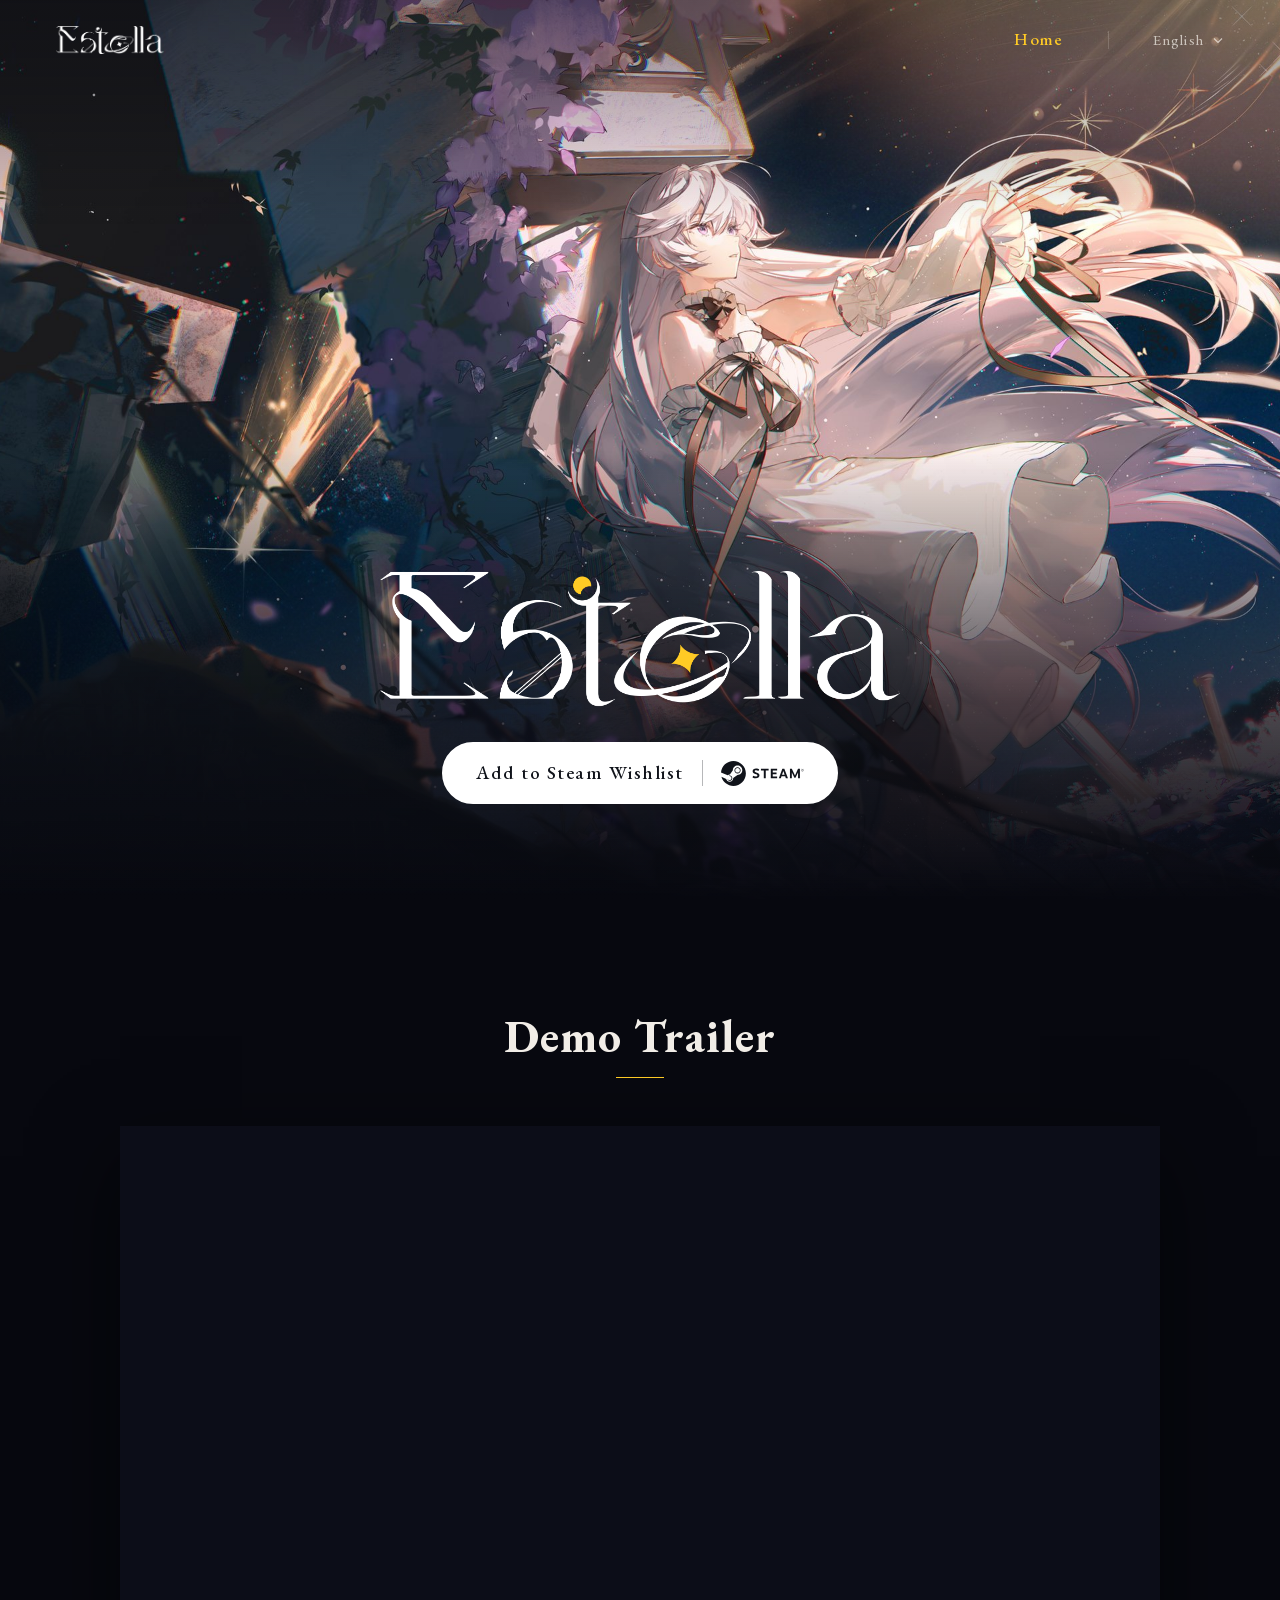
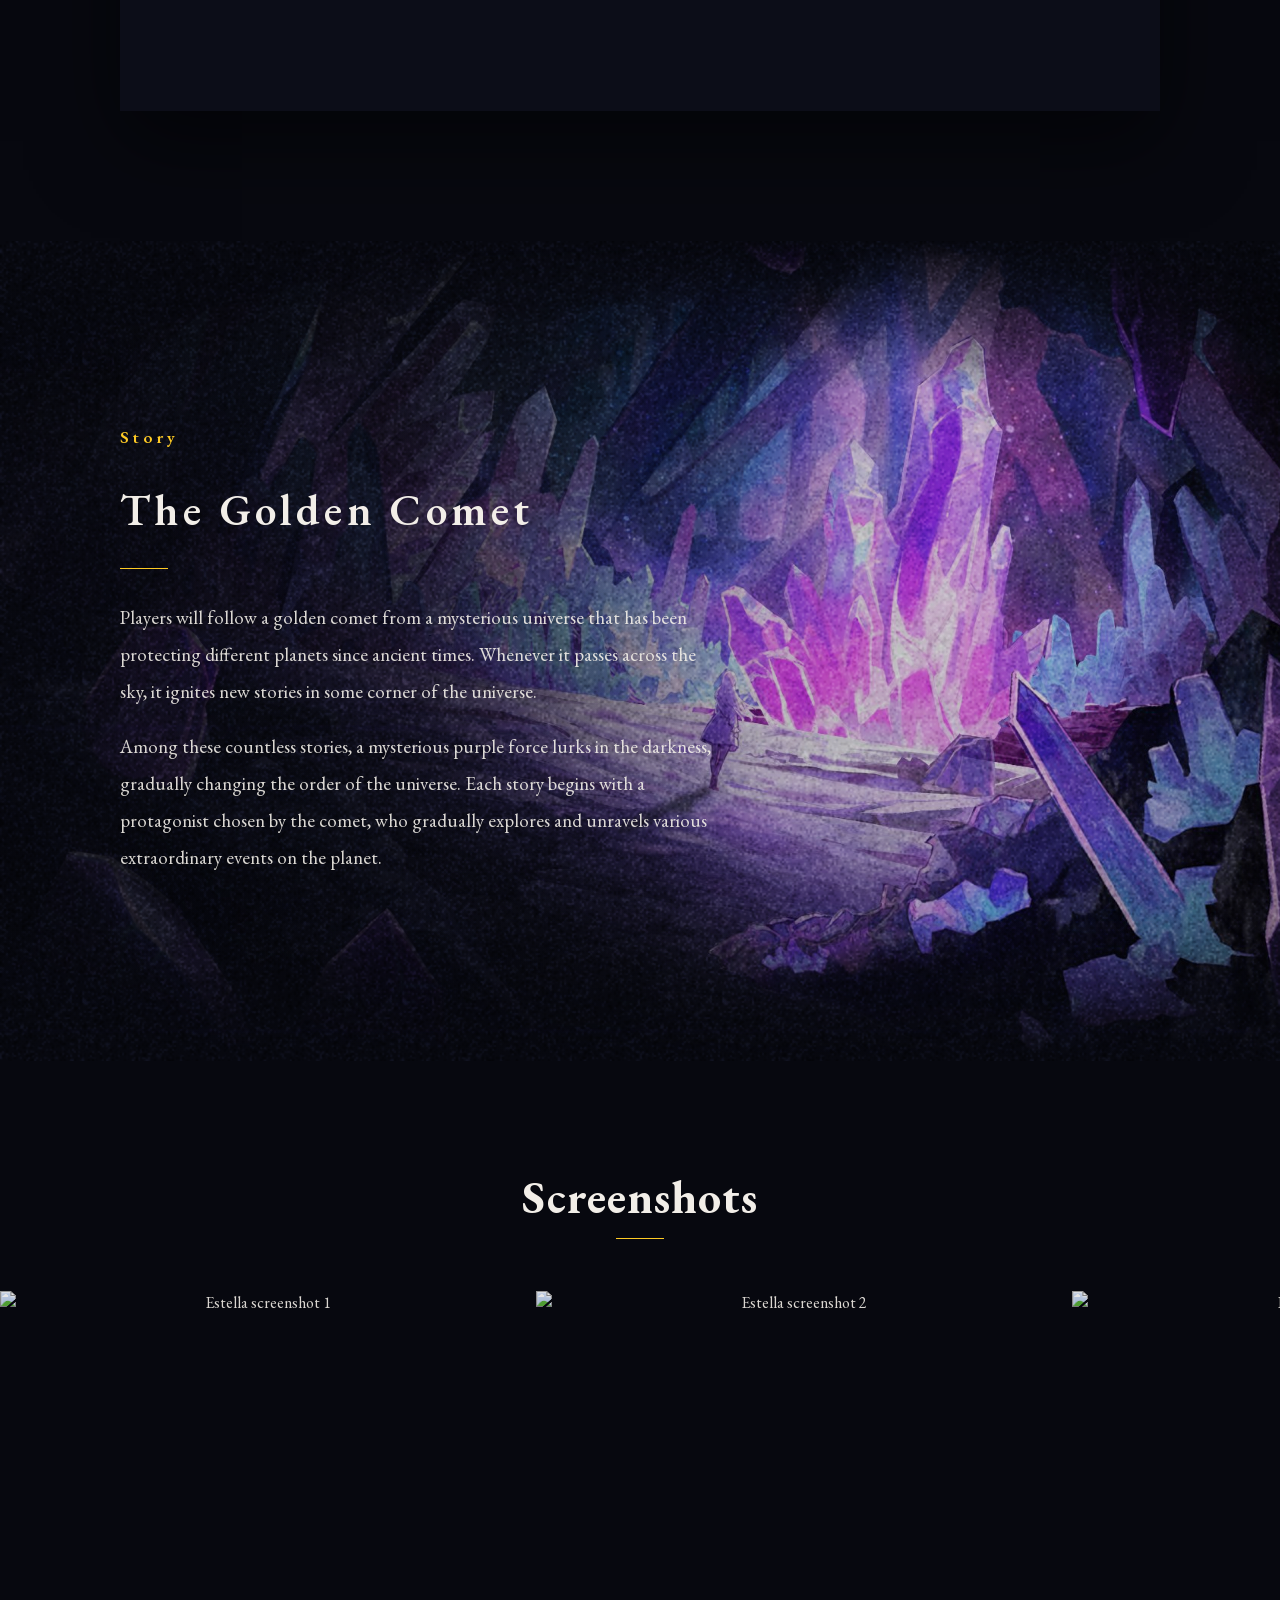
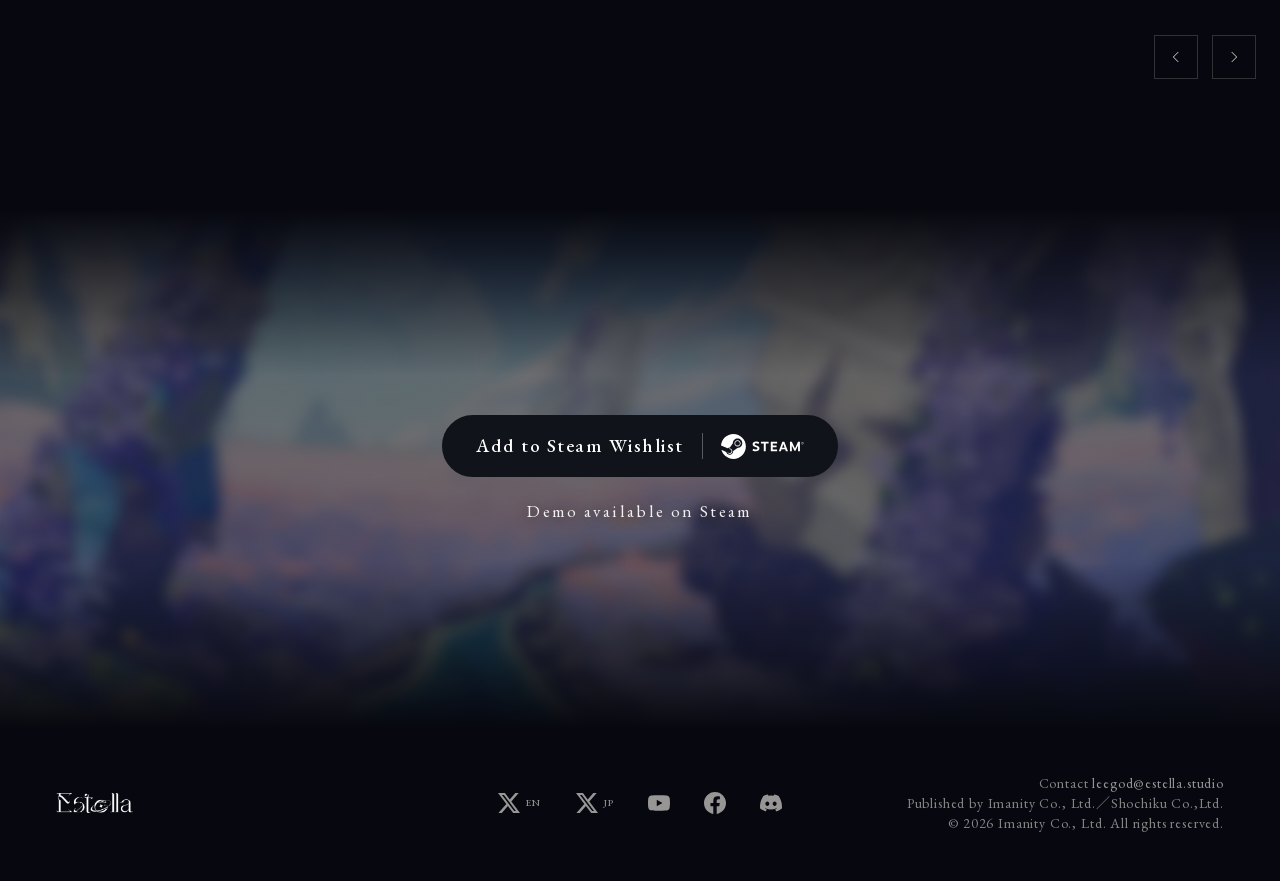
==== commit 73075adc: "deploy: GameEstella/estella-web@232c4d2b7980732152c65ab55416396e6e45f3c3" ====
--- a/index.html
+++ b/index.html
@@ -1,6 +1,6 @@
-<!DOCTYPE html><!--I4Td6ERLS1fsKXXSTwqUO--><html lang="en"><head><meta charSet="utf-8"/><meta name="viewport" content="width=device-width, initial-scale=1, maximum-scale=5"/><meta name="viewport" content="width=device-width, initial-scale=1"/><link rel="preload" href="/_next/static/media/3663db0f43efa075-s.p.woff2" as="font" crossorigin="" type="font/woff2"/><link rel="preload" href="/_next/static/media/c679f70df756412c-s.p.woff2" as="font" crossorigin="" type="font/woff2"/><link rel="preload" as="image" href="/images/estella-logo-white.png"/><link rel="preload" as="image" href="/images/kv.jpg"/><link rel="preload" as="image" href="/images/estella-logo.png"/><link rel="preload" as="image" href="https://shared.akamai.steamstatic.com/store_item_assets/steam/apps/3380100/6aa89898e91e305f33b8a4eb72ac446c2dac6a9a/ss_6aa89898e91e305f33b8a4eb72ac446c2dac6a9a.600x338.jpg?t=1794896679"/><link rel="preload" as="image" href="https://shared.akamai.steamstatic.com/store_item_assets/steam/apps/3380100/34c13eb7d198aba9e7b81b85dde150e43a183c2f/ss_34c13eb7d198aba9e7b81b85dde150e43a183c2f.600x338.jpg?t=1794896679"/><link rel="stylesheet" href="/_next/static/css/1df3ef30857369f2.css" data-precedence="next"/><link rel="stylesheet" href="/_next/static/css/9f2772cbfe76567e.css" data-precedence="next"/><link rel="preload" as="script" fetchPriority="low" href="/_next/static/chunks/webpack-c0f8c2cdd99925d6.js"/><script src="/_next/static/chunks/43d3624b-9aeac6423fe75025.js" async=""></script><script src="/_next/static/chunks/817-3c1beed90448b447.js" async=""></script><script src="/_next/static/chunks/main-app-c0af5cf002237a07.js" async=""></script><script src="/_next/static/chunks/891-084d366fecb0fbde.js" async=""></script><script src="/_next/static/chunks/509-e59f82ca53dbaab0.js" async=""></script><script src="/_next/static/chunks/app/layout-ce063132e364def6.js" async=""></script><script async="" src="https://www.googletagmanager.com/gtag/js?id=G-6WTNDTHCRV"></script><script src="/_next/static/chunks/689-73e56af92194e5f7.js" async=""></script><script src="/_next/static/chunks/app/page-9b26e48eb0457f85.js" async=""></script><link rel="preconnect" href="https://fonts.googleapis.com"/><link rel="preconnect" href="https://fonts.gstatic.com" crossorigin="anonymous"/><link rel="icon" href="/favicon.ico"/><link rel="shortcut icon" href="/favicon.ico"/><link rel="icon" type="image/x-icon" href="/favicon.ico"/><meta name="theme-color" content="#07080F"/><meta name="next-size-adjust" content=""/><title>Estella | A PC Rhythm Game</title><meta name="description" content="Estella is an immersive rhythm game where players follow a golden comet through the cosmos, exploring extraordinary stories and uncovering ancient mysteries."/><meta name="application-name" content="Estella"/><meta name="author" content="Imanity Co., Ltd."/><meta name="keywords" content="rhythm game,music game,indie game,cosmic adventure,story-driven game,multiplayer,Estella,PC rhythm game,mouse rhythm game"/><meta name="creator" content="Imanity Co., Ltd."/><meta name="publisher" content="Imanity Co., Ltd."/><meta name="robots" content="index, follow"/><meta name="googlebot" content="index, follow, max-video-preview:-1, max-image-preview:large, max-snippet:-1"/><link rel="canonical" href="https://estella.studio"/><meta property="og:title" content="Estella | A PC Rhythm Game"/><meta property="og:description" content="Follow the golden comet through the cosmos, exploring extraordinary stories and uncovering ancient mysteries."/><meta property="og:url" content="https://estella.studio"/><meta property="og:site_name" content="Estella"/><meta property="og:locale" content="en_US"/><meta property="og:image" content="https://estella.studio/images/estella-og.jpg"/><meta property="og:image:width" content="1200"/><meta property="og:image:height" content="630"/><meta property="og:image:alt" content="Estella - A PC Rhythm Game"/><meta property="og:type" content="website"/><meta name="twitter:card" content="summary_large_image"/><meta name="twitter:creator" content="@GameEstella"/><meta name="twitter:title" content="Estella | A PC Rhythm Game"/><meta name="twitter:description" content="Follow the golden comet through the cosmos, exploring extraordinary stories and uncovering ancient mysteries."/><meta name="twitter:image" content="https://estella.studio/images/estella-og.jpg"/><link rel="icon" href="/favicon.ico" type="image/x-icon" sizes="32x32"/><link rel="icon" href="/icon.ico?b52e284db071b3fd" type="image/x-icon" sizes="32x32"/><script>document.documentElement.classList.add('js')</script><link href="https://fonts.googleapis.com/css2?family=Noto+Serif+TC:wght@400;500;600;700&amp;family=Noto+Serif+SC:wght@400;500;600;700&amp;family=Noto+Serif+JP:wght@400;500;600;700&amp;display=swap" rel="stylesheet"/><script>
+<!DOCTYPE html><!--bw7FPsivyYy89eJKOMHki--><html lang="en"><head><meta charSet="utf-8"/><meta name="viewport" content="width=device-width, initial-scale=1, maximum-scale=5"/><meta name="viewport" content="width=device-width, initial-scale=1"/><link rel="preload" href="/_next/static/media/3663db0f43efa075-s.p.woff2" as="font" crossorigin="" type="font/woff2"/><link rel="preload" href="/_next/static/media/c679f70df756412c-s.p.woff2" as="font" crossorigin="" type="font/woff2"/><link rel="preload" as="image" href="/images/estella-logo-white.png"/><link rel="preload" as="image" href="/images/kv.jpg"/><link rel="preload" as="image" href="/images/estella-logo.png"/><link rel="preload" as="image" href="https://shared.akamai.steamstatic.com/store_item_assets/steam/apps/3380100/6aa89898e91e305f33b8a4eb72ac446c2dac6a9a/ss_6aa89898e91e305f33b8a4eb72ac446c2dac6a9a.600x338.jpg?t=1794896679"/><link rel="preload" as="image" href="https://shared.akamai.steamstatic.com/store_item_assets/steam/apps/3380100/34c13eb7d198aba9e7b81b85dde150e43a183c2f/ss_34c13eb7d198aba9e7b81b85dde150e43a183c2f.600x338.jpg?t=1794896679"/><link rel="stylesheet" href="/_next/static/css/1df3ef30857369f2.css" data-precedence="next"/><link rel="stylesheet" href="/_next/static/css/9f2772cbfe76567e.css" data-precedence="next"/><link rel="preload" as="script" fetchPriority="low" href="/_next/static/chunks/webpack-c0f8c2cdd99925d6.js"/><script src="/_next/static/chunks/43d3624b-9aeac6423fe75025.js" async=""></script><script src="/_next/static/chunks/817-3c1beed90448b447.js" async=""></script><script src="/_next/static/chunks/main-app-c0af5cf002237a07.js" async=""></script><script src="/_next/static/chunks/891-084d366fecb0fbde.js" async=""></script><script src="/_next/static/chunks/509-e59f82ca53dbaab0.js" async=""></script><script src="/_next/static/chunks/app/layout-ce063132e364def6.js" async=""></script><script async="" src="https://www.googletagmanager.com/gtag/js?id=G-6WTNDTHCRV"></script><script src="/_next/static/chunks/689-73e56af92194e5f7.js" async=""></script><script src="/_next/static/chunks/app/page-9b26e48eb0457f85.js" async=""></script><link rel="preconnect" href="https://fonts.googleapis.com"/><link rel="preconnect" href="https://fonts.gstatic.com" crossorigin="anonymous"/><link rel="icon" href="/favicon.ico"/><link rel="shortcut icon" href="/favicon.ico"/><link rel="icon" type="image/x-icon" href="/favicon.ico"/><meta name="theme-color" content="#07080F"/><meta name="next-size-adjust" content=""/><title>Estella | A PC Rhythm Game</title><meta name="description" content="Estella is an immersive rhythm game where players follow a golden comet through the cosmos, exploring extraordinary stories and uncovering ancient mysteries."/><meta name="application-name" content="Estella"/><meta name="author" content="Imanity Co., Ltd."/><meta name="keywords" content="rhythm game,music game,indie game,cosmic adventure,story-driven game,multiplayer,Estella,PC rhythm game,mouse rhythm game"/><meta name="creator" content="Imanity Co., Ltd."/><meta name="publisher" content="Imanity Co., Ltd."/><meta name="robots" content="index, follow"/><meta name="googlebot" content="index, follow, max-video-preview:-1, max-image-preview:large, max-snippet:-1"/><link rel="canonical" href="https://estella.studio"/><meta property="og:title" content="Estella | A PC Rhythm Game"/><meta property="og:description" content="Follow the golden comet through the cosmos, exploring extraordinary stories and uncovering ancient mysteries."/><meta property="og:url" content="https://estella.studio"/><meta property="og:site_name" content="Estella"/><meta property="og:locale" content="en_US"/><meta property="og:image" content="https://estella.studio/images/estella-og.jpg"/><meta property="og:image:width" content="1200"/><meta property="og:image:height" content="630"/><meta property="og:image:alt" content="Estella - A PC Rhythm Game"/><meta property="og:type" content="website"/><meta name="twitter:card" content="summary_large_image"/><meta name="twitter:creator" content="@GameEstella"/><meta name="twitter:title" content="Estella | A PC Rhythm Game"/><meta name="twitter:description" content="Follow the golden comet through the cosmos, exploring extraordinary stories and uncovering ancient mysteries."/><meta name="twitter:image" content="https://estella.studio/images/estella-og.jpg"/><link rel="icon" href="/favicon.ico" type="image/x-icon" sizes="32x32"/><link rel="icon" href="/icon.ico?b52e284db071b3fd" type="image/x-icon" sizes="32x32"/><script>document.documentElement.classList.add('js')</script><link href="https://fonts.googleapis.com/css2?family=Noto+Serif+TC:wght@400;500;600;700&amp;family=Noto+Serif+SC:wght@400;500;600;700&amp;family=Noto+Serif+JP:wght@400;500;600;700&amp;display=swap" rel="stylesheet"/><script>
               window.dataLayer = window.dataLayer || [];
               function gtag(){dataLayer.push(arguments);}
               gtag('js', new Date());
               gtag('config', 'G-6WTNDTHCRV');
-            </script><script type="application/ld+json">{"@context":"https://schema.org","@type":"VideoGame","name":"Estella","description":"An PC rhythm game where players follow a golden comet through the cosmos, exploring extraordinary stories and uncovering ancient mysteries.","genre":["Rhythm","Music","Adventure","Indie"],"gamePlatform":["PC","Mac"],"applicationCategory":"Game","operatingSystem":["Windows","macOS","Linux"],"publisher":{"@type":"Organization","name":"Imanity Co., Ltd."},"creator":{"@type":"Organization","name":"Imanity Co., Ltd."},"image":"https://estella.studio/images/estella-og.jpg","url":"https://estella.studio","offers":{"@type":"Offer","availability":"https://schema.org/ComingSoon","price":"0","priceCurrency":"USD"}}</script><script src="/_next/static/chunks/polyfills-42372ed130431b0a.js" noModule=""></script></head><body class="__variable_de42f9 __variable_c8689f font-display" style="overflow-y:scroll"><div hidden=""><!--$--><!--/$--></div><nav class="animate-nav-in fixed left-0 right-0 top-0 z-50 transition-colors duration-500 [animation-delay:0.9s] bg-transparent"><div class="flex h-[3.75rem] w-full items-center justify-between px-5 sm:h-20 sm:px-14"><a aria-label="Estella" class="transition-opacity duration-300 hover:opacity-75" href="/"><img alt="Estella" width="1920" height="499" decoding="async" data-nimg="1" class="h-[1.375rem] w-auto sm:h-[1.75rem]" style="color:transparent" src="/images/estella-logo-white.png"/></a><div class="flex items-center gap-[1.125rem] sm:gap-11"><div class="hidden items-center gap-11 sm:flex"><a class="text-[1.0625rem] font-medium tracking-[0.08em] transition-colors duration-300 text-gold" href="/">Home</a><span class="h-[1.125rem] w-px bg-silver/[0.18]"></span></div><div class="relative "><button type="button" aria-haspopup="listbox" aria-expanded="false" class="flex h-11 items-center gap-1.5 text-sm text-silver/[0.72] transition-colors hover:text-gold sm:gap-2 sm:text-[0.9375rem] sm:tracking-[0.08em]"><span class="sm:hidden">EN</span><span class="hidden sm:inline">English</span><svg class="h-[0.6875rem] w-[0.6875rem] sm:h-3 sm:w-3" viewBox="0 0 12 12" fill="none" stroke="currentColor" stroke-width="1.2"><path d="M2 4.5l4 4 4-4"></path></svg></button></div><button type="button" aria-label="Menu" aria-expanded="false" class="-mr-3 flex h-11 w-11 items-center justify-center text-silver sm:hidden"><svg class="h-[1.375rem] w-[1.375rem]" viewBox="0 0 24 24" fill="none" stroke="currentColor" stroke-width="1.3"><path d="M3 7h18M3 12h18M3 17h18"></path></svg></button></div></div></nav><main class="bg-ink text-silver"><section class="relative h-[45rem] overflow-hidden sm:h-screen sm:min-h-[50rem]"><div class="hero-media absolute inset-0"><img alt="" decoding="async" data-nimg="fill" class="animate-hero-settle object-cover object-[58%_50%] sm:object-[55%_45%]" style="position:absolute;height:100%;width:100%;left:0;top:0;right:0;bottom:0;color:transparent" src="/images/kv.jpg"/></div><div class="absolute inset-0 bg-[linear-gradient(180deg,rgba(7,8,15,0.5)_0%,rgba(7,8,15,0)_28%,rgba(7,8,15,0.15)_50%,rgba(7,8,15,0.8)_76%,#07080f_100%)] sm:bg-[linear-gradient(180deg,rgba(7,8,15,0.45)_0%,rgba(7,8,15,0)_25%,rgba(7,8,15,0)_50%,rgba(7,8,15,0.7)_78%,#07080f_100%)]"></div><div class="hero-copy absolute inset-x-0 bottom-10 z-10 flex flex-col items-center gap-4 px-6 text-center sm:bottom-24 sm:gap-[1.625rem]"><img alt="Estella" width="1920" height="499" decoding="async" data-nimg="1" class="animate-rise-in w-[16.25rem] max-w-full drop-shadow-[0_6px_28px_rgba(0,0,0,0.6)] [animation-delay:0.5s] sm:w-[32.5rem]" style="color:transparent" src="/images/estella-logo.png"/><div class="animate-rise-in w-full [animation-delay:0.8s] sm:w-auto"><a href="https://store.steampowered.com/app/3380100/Estella/" target="_blank" rel="noopener noreferrer" class="group inline-flex will-change-transform h-14 items-center justify-center gap-3.5 rounded-full border-2 px-5 text-[1.0625rem] font-medium tracking-[0.06em] transition-[color,background-color,border-color,transform,box-shadow] duration-300 ease-out hover:-translate-y-0.5 hover:shadow-[0_14px_36px_-10px_rgba(0,0,0,0.6)] active:translate-y-0 active:duration-100 sm:h-[3.875rem] sm:gap-[1.125rem] sm:px-8 sm:text-[1.1875rem] sm:tracking-[0.08em] border-white bg-white text-[#10131a] hover:bg-[#10131a] hover:text-white mt-[0.625rem] w-full sm:w-auto"><span>Add to Steam Wishlist</span><span class="h-[1.375rem] w-px bg-current opacity-30 sm:h-[1.625rem]"></span><svg viewBox="0 0 278 84" fill="currentColor" xmlns="http://www.w3.org/2000/svg" role="img" aria-label="Steam" class="h-[1.3125rem] w-auto shrink-0 transition-transform duration-300 ease-out group-hover:translate-x-0.5 sm:h-[1.5625rem]"><path d="M41.8,0C19.7,0,1.7,17,0,38.5l22.5,9.3c1.9-1.3,4.2-2.1,6.7-2.1c0.2,0,0.4,0,0.7,0l10-14.5c0-0.1,0-0.1,0-0.2 c0-8.7,7.1-15.8,15.8-15.8c8.7,0,15.8,7.1,15.8,15.8c0,8.7-7.1,15.8-15.8,15.8c-0.1,0-0.2,0-0.4,0L41,57.1c0,0.2,0,0.4,0,0.6 c0,6.5-5.3,11.9-11.9,11.9c-5.7,0-10.5-4.1-11.6-9.5L1.4,53.3c5,17.6,21.1,30.5,40.3,30.5c23.1,0,41.9-18.8,41.9-41.9 C83.7,18.8,64.9,0,41.8,0z"></path><path d="M26.3,63.6l-5.1-2.1c0.9,1.9,2.5,3.5,4.6,4.4c4.5,1.9,9.8-0.3,11.6-4.8c0.9-2.2,0.9-4.6,0-6.8 c-0.9-2.2-2.6-3.9-4.8-4.8c-2.2-0.9-4.5-0.9-6.6-0.1l5.3,2.2c3.3,1.4,4.9,5.2,3.5,8.6C33.4,63.4,29.6,65,26.3,63.6z"></path><path d="M66.1,31.1c0-5.8-4.7-10.5-10.5-10.5s-10.5,4.7-10.5,10.5s4.7,10.5,10.5,10.5S66.1,36.9,66.1,31.1z M47.7,31.1c0-4.4,3.5-7.9,7.9-7.9c4.4,0,7.9,3.5,7.9,7.9c0,4.4-3.5,7.9-7.9,7.9C51.2,39,47.7,35.5,47.7,31.1z"></path><path d="M128.4,28.7l-2.8,4.9c-2.2-1.5-5.1-2.4-7.7-2.4c-2.9,0-4.7,1.2-4.7,3.4c0,2.6,3.2,3.2,8,5 c5.1,1.8,8.1,4,8.1,8.7c0,6.4-5.1,10-12.3,10c-3.5,0-7.8-0.9-11.1-2.9l2-5.5c2.7,1.4,5.9,2.2,8.7,2.2c3.8,0,5.7-1.4,5.7-3.5 c0-2.4-2.8-3.1-7.3-4.6c-5.1-1.7-8.7-4-8.7-9.2c0-5.9,4.7-9.2,11.5-9.2C122.5,25.6,126.3,27.1,128.4,28.7z"></path><path d="M150.4,31.8v25.9h-6.6V31.8h-9.6v-5.7h25.8v5.7H150.4z"></path><path d="M173.9,31.8v7.1h12.7v5.7h-12.7V52h14.7v5.7h-21.3V26.1h21.3v5.7H173.9z"></path><path d="M203.3,51.6l-2.1,6.1h-6.9l11.8-31.6h6.7L225,57.7h-7.2l-2.1-6.1H203.3z M209.4,33.7l-4.3,12.6h8.7 L209.4,33.7z"></path><path d="M258.9,38.3l-8.6,18.4h-3.7L238,38.5v19.2h-6.3V26.1h6.3l10.6,22.8l10.2-22.8h6.4v31.6h-6.3L258.9,38.3z"></path><path d="M278,30.1c0,2.7-2,4.4-4.4,4.4c-2.3,0-4.4-1.7-4.4-4.4c0-2.7,2-4.4,4.4-4.4C276,25.7,278,27.4,278,30.1z M270,30.1c0,2.3,1.6,3.7,3.6,3.7c2,0,3.6-1.4,3.6-3.7c0-2.3-1.6-3.7-3.6-3.7C271.6,26.4,270,27.8,270,30.1z M273.7,27.9 c1.1,0,1.5,0.6,1.5,1.2c0,0.6-0.4,1-0.8,1.2l1,1.9h-0.8l-0.9-1.7h-0.9v1.7h-0.7v-4.3H273.7z M272.9,29.9h0.8 c0.5,0,0.8-0.3,0.8-0.7c0-0.4-0.2-0.7-0.8-0.7h-0.8V29.9z"></path></svg></a></div></div></section><section class="flex flex-col items-center gap-7 pt-16 sm:gap-12 sm:px-[7.5rem] sm:pt-[6.875rem]"><div class="flex flex-col items-center gap-2.5 sm:gap-3.5"><h2 class="reveal reveal-up h-latin text-[2rem] sm:text-[2.875rem]" style="--reveal-delay:0ms">Demo Trailer</h2><span class="reveal reveal-bar title-bar w-10 sm:w-12" style="--reveal-delay:250ms"></span></div><div class="reveal reveal-scale aspect-video w-full max-w-[75rem] overflow-hidden bg-ink-2 sm:shadow-[0_30px_80px_rgba(0,0,0,0.55)]" style="--reveal-delay:150ms"><iframe class="h-full w-full" src="https://www.youtube.com/embed/QavLBFVBQeE" title="Estella Game Trailer" allow="accelerometer; autoplay; clipboard-write; encrypted-media; gyroscope; picture-in-picture" allowFullScreen=""></iframe></div></section><section class="glitch-host relative mt-[4.5rem] flex items-center overflow-hidden sm:mt-[8.125rem] sm:h-[51.25rem]"><div class="reveal reveal-zoom absolute inset-0" style="--reveal-delay:0ms"><img alt="" loading="lazy" decoding="async" data-nimg="fill" class="object-cover object-[62%_50%] sm:object-[60%_50%]" style="position:absolute;height:100%;width:100%;left:0;top:0;right:0;bottom:0;color:transparent" src="/images/story.jpg"/><img alt="" aria-hidden="true" loading="lazy" decoding="async" data-nimg="fill" class="glitch-tear glitch-tear-a object-cover object-[62%_50%] sm:object-[60%_50%]" style="position:absolute;height:100%;width:100%;left:0;top:0;right:0;bottom:0;color:transparent" src="/images/story.jpg"/><img alt="" aria-hidden="true" loading="lazy" decoding="async" data-nimg="fill" class="glitch-tear glitch-tear-b object-cover object-[62%_50%] sm:object-[60%_50%]" style="position:absolute;height:100%;width:100%;left:0;top:0;right:0;bottom:0;color:transparent" src="/images/story.jpg"/></div><div class="absolute inset-0 bg-[linear-gradient(180deg,#07080f_0%,rgba(7,8,15,0.45)_18%,rgba(7,8,15,0.7)_55%,#07080f_100%)] sm:bg-[linear-gradient(180deg,#07080f_0%,rgba(7,8,15,0.15)_18%,rgba(7,8,15,0.15)_82%,#07080f_100%),linear-gradient(90deg,rgba(7,8,15,0.9)_0%,rgba(7,8,15,0.7)_34%,rgba(7,8,15,0.15)_60%,rgba(7,8,15,0)_100%)]"></div><canvas aria-hidden="true" class="glitch-noise pointer-events-none absolute inset-0 h-full w-full "></canvas><div class="relative z-10 flex w-full flex-col items-center gap-[1.125rem] px-6 py-24 text-center sm:items-start sm:gap-[1.875rem] sm:px-[7.5rem] sm:py-0 sm:text-left"><p class="reveal reveal-up eyebrow text-[1.0625rem]" style="--reveal-delay:0ms">Story</p><h2 class="reveal reveal-up glitch-text h-cjk max-w-[38.75rem] text-balance text-[1.625rem] sm:text-[2.75rem]" style="--reveal-delay:120ms" data-text="The Golden Comet">The Golden Comet</h2><span class="reveal reveal-bar title-bar w-10 origin-center sm:w-12 sm:origin-left" style="--reveal-delay:320ms"></span><div class="reveal reveal-up flex max-w-[37.5rem] flex-col gap-[1.125rem]" style="--reveal-delay:360ms"><p class="p-cjk text-base leading-[1.9] text-silver/[0.92] sm:text-[1.1875rem] sm:leading-[1.95] sm:text-silver/90">Players will follow a golden comet from a mysterious universe that has been protecting different planets since ancient times. Whenever it passes across the sky, it ignites new stories in some corner of the universe.</p><p class="p-cjk text-base leading-[1.9] text-silver/[0.92] sm:text-[1.1875rem] sm:leading-[1.95] sm:text-silver/90">Among these countless stories, a mysterious purple force lurks in the darkness, gradually changing the order of the universe. Each story begins with a protagonist chosen by the comet, who gradually explores and unravels various extraordinary events on the planet.</p></div></div></section><section class="flex flex-col items-center gap-7 pt-16 sm:gap-[3.25rem] sm:pt-[6.875rem]"><div class="flex flex-col items-center gap-2.5 px-6 sm:gap-3.5"><h2 class="reveal reveal-up h-latin text-[2rem] sm:text-[2.875rem]" style="--reveal-delay:0ms">Screenshots</h2><span class="reveal reveal-bar title-bar w-10 sm:w-12" style="--reveal-delay:250ms"></span></div><div class="w-full"><div class="no-scrollbar flex snap-x snap-mandatory gap-2.5 overflow-x-auto px-3 sm:gap-4 sm:px-6"><button class="reveal reveal-up group relative aspect-video w-[18.75rem] shrink-0 cursor-zoom-in snap-start overflow-hidden p-0 sm:w-[32.5rem]" style="--reveal-delay:0ms" type="button" aria-label="View screenshot 1"><img src="https://shared.akamai.steamstatic.com/store_item_assets/steam/apps/3380100/6aa89898e91e305f33b8a4eb72ac446c2dac6a9a/ss_6aa89898e91e305f33b8a4eb72ac446c2dac6a9a.600x338.jpg?t=1794896679" alt="Estella screenshot 1" loading="eager" class="h-full w-full object-cover brightness-[0.9] transition-[transform,filter] duration-700 ease-out group-hover:scale-[1.04] group-hover:brightness-100"/></button><button class="reveal reveal-up group relative aspect-video w-[18.75rem] shrink-0 cursor-zoom-in snap-start overflow-hidden p-0 sm:w-[32.5rem]" style="--reveal-delay:110ms" type="button" aria-label="View screenshot 2"><img src="https://shared.akamai.steamstatic.com/store_item_assets/steam/apps/3380100/34c13eb7d198aba9e7b81b85dde150e43a183c2f/ss_34c13eb7d198aba9e7b81b85dde150e43a183c2f.600x338.jpg?t=1794896679" alt="Estella screenshot 2" loading="eager" class="h-full w-full object-cover brightness-[0.9] transition-[transform,filter] duration-700 ease-out group-hover:scale-[1.04] group-hover:brightness-100"/></button><button class="reveal reveal-up group relative aspect-video w-[18.75rem] shrink-0 cursor-zoom-in snap-start overflow-hidden p-0 sm:w-[32.5rem]" style="--reveal-delay:220ms" type="button" aria-label="View screenshot 3"><img src="https://shared.akamai.steamstatic.com/store_item_assets/steam/apps/3380100/db16d763e1690542cac8380c9b681c4362265915/ss_db16d763e1690542cac8380c9b681c4362265915.600x338.jpg?t=1794896679" alt="Estella screenshot 3" loading="lazy" class="h-full w-full object-cover brightness-[0.9] transition-[transform,filter] duration-700 ease-out group-hover:scale-[1.04] group-hover:brightness-100"/></button><button class="reveal reveal-up group relative aspect-video w-[18.75rem] shrink-0 cursor-zoom-in snap-start overflow-hidden p-0 sm:w-[32.5rem]" style="--reveal-delay:220ms" type="button" aria-label="View screenshot 4"><img src="https://shared.akamai.steamstatic.com/store_item_assets/steam/apps/3380100/f876d2ff0bd9d0b724c3494de97406c0689ba37a/ss_f876d2ff0bd9d0b724c3494de97406c0689ba37a.600x338.jpg?t=1794896679" alt="Estella screenshot 4" loading="lazy" class="h-full w-full object-cover brightness-[0.9] transition-[transform,filter] duration-700 ease-out group-hover:scale-[1.04] group-hover:brightness-100"/></button><button class="reveal reveal-up group relative aspect-video w-[18.75rem] shrink-0 cursor-zoom-in snap-start overflow-hidden p-0 sm:w-[32.5rem]" style="--reveal-delay:220ms" type="button" aria-label="View screenshot 5"><img src="https://shared.akamai.steamstatic.com/store_item_assets/steam/apps/3380100/36ac2db5acb8286ba22004c962ec7c119e10941a/ss_36ac2db5acb8286ba22004c962ec7c119e10941a.600x338.jpg?t=1794896679" alt="Estella screenshot 5" loading="lazy" class="h-full w-full object-cover brightness-[0.9] transition-[transform,filter] duration-700 ease-out group-hover:scale-[1.04] group-hover:brightness-100"/></button><button class="reveal reveal-up group relative aspect-video w-[18.75rem] shrink-0 cursor-zoom-in snap-start overflow-hidden p-0 sm:w-[32.5rem]" style="--reveal-delay:220ms" type="button" aria-label="View screenshot 6"><img src="https://shared.akamai.steamstatic.com/store_item_assets/steam/apps/3380100/4e7c03c12d7529f0becff7e048e1d031b9c0e0b9/ss_4e7c03c12d7529f0becff7e048e1d031b9c0e0b9.600x338.jpg?t=1794896679" alt="Estella screenshot 6" loading="lazy" class="h-full w-full object-cover brightness-[0.9] transition-[transform,filter] duration-700 ease-out group-hover:scale-[1.04] group-hover:brightness-100"/></button><button class="reveal reveal-up group relative aspect-video w-[18.75rem] shrink-0 cursor-zoom-in snap-start overflow-hidden p-0 sm:w-[32.5rem]" style="--reveal-delay:220ms" type="button" aria-label="View screenshot 7"><img src="https://shared.akamai.steamstatic.com/store_item_assets/steam/apps/3380100/7b9b8751386db1d60d4875b4e56228e3dca298cb/ss_7b9b8751386db1d60d4875b4e56228e3dca298cb.600x338.jpg?t=1794896679" alt="Estella screenshot 7" loading="lazy" class="h-full w-full object-cover brightness-[0.9] transition-[transform,filter] duration-700 ease-out group-hover:scale-[1.04] group-hover:brightness-100"/></button></div><div class="hidden justify-end px-6 sm:mt-[3.25rem] sm:flex"><div class="flex gap-3.5"><button type="button" aria-label="Previous screenshots" class="flex h-11 w-11 items-center justify-center border border-silver/[0.18] text-silver transition-[color,border-color,transform] duration-300 hover:border-gold hover:text-gold active:scale-95"><svg class="h-4 w-4" fill="none" viewBox="0 0 24 24" stroke="currentColor" stroke-width="1.3"><path stroke-linecap="round" stroke-linejoin="round" d="M15 19l-7-7 7-7"></path></svg></button><button type="button" aria-label="More screenshots" class="flex h-11 w-11 items-center justify-center border border-silver/[0.18] text-silver transition-[color,border-color,transform] duration-300 hover:border-gold hover:text-gold active:scale-95"><svg class="h-4 w-4" fill="none" viewBox="0 0 24 24" stroke="currentColor" stroke-width="1.3"><path stroke-linecap="round" stroke-linejoin="round" d="M9 5l7 7-7 7"></path></svg></button></div></div></div></section><section class="relative mt-[4.5rem] flex items-center justify-center overflow-hidden py-[5.75rem] sm:mt-[8.125rem] sm:h-[32.5rem] sm:py-0"><div class="reveal reveal-zoom absolute inset-0" style="--reveal-delay:0ms"><img alt="" loading="lazy" decoding="async" data-nimg="fill" class="object-cover object-[50%_45%] brightness-[0.6]" style="position:absolute;height:100%;width:100%;left:0;top:0;right:0;bottom:0;color:transparent" src="/images/cta.jpg"/></div><div class="absolute inset-0 bg-[linear-gradient(180deg,#07080f_0%,rgba(7,8,15,0.32)_30%,rgba(7,8,15,0.32)_70%,#07080f_100%)] sm:bg-[linear-gradient(180deg,#07080f_0%,rgba(7,8,15,0.3)_32%,rgba(7,8,15,0.3)_68%,#07080f_100%)]"></div><div class="relative z-10 flex w-full flex-col items-center gap-[1.125rem] px-6 text-center sm:w-auto sm:gap-[1.375rem]"><div class="reveal reveal-scale w-full sm:w-auto" style="--reveal-delay:0ms"><a href="https://store.steampowered.com/app/3380100/Estella/" target="_blank" rel="noopener noreferrer" class="group inline-flex will-change-transform h-14 items-center justify-center gap-3.5 rounded-full border-2 px-5 text-[1.0625rem] font-medium tracking-[0.06em] transition-[color,background-color,border-color,transform,box-shadow] duration-300 ease-out hover:-translate-y-0.5 hover:shadow-[0_14px_36px_-10px_rgba(0,0,0,0.6)] active:translate-y-0 active:duration-100 sm:h-[3.875rem] sm:gap-[1.125rem] sm:px-8 sm:text-[1.1875rem] sm:tracking-[0.08em] border-[#10131a] bg-[#10131a] text-white hover:border-white hover:bg-white hover:text-[#10131a] w-full sm:w-auto"><span>Add to Steam Wishlist</span><span class="h-[1.375rem] w-px bg-current opacity-30 sm:h-[1.625rem]"></span><svg viewBox="0 0 278 84" fill="currentColor" xmlns="http://www.w3.org/2000/svg" role="img" aria-label="Steam" class="h-[1.3125rem] w-auto shrink-0 transition-transform duration-300 ease-out group-hover:translate-x-0.5 sm:h-[1.5625rem]"><path d="M41.8,0C19.7,0,1.7,17,0,38.5l22.5,9.3c1.9-1.3,4.2-2.1,6.7-2.1c0.2,0,0.4,0,0.7,0l10-14.5c0-0.1,0-0.1,0-0.2 c0-8.7,7.1-15.8,15.8-15.8c8.7,0,15.8,7.1,15.8,15.8c0,8.7-7.1,15.8-15.8,15.8c-0.1,0-0.2,0-0.4,0L41,57.1c0,0.2,0,0.4,0,0.6 c0,6.5-5.3,11.9-11.9,11.9c-5.7,0-10.5-4.1-11.6-9.5L1.4,53.3c5,17.6,21.1,30.5,40.3,30.5c23.1,0,41.9-18.8,41.9-41.9 C83.7,18.8,64.9,0,41.8,0z"></path><path d="M26.3,63.6l-5.1-2.1c0.9,1.9,2.5,3.5,4.6,4.4c4.5,1.9,9.8-0.3,11.6-4.8c0.9-2.2,0.9-4.6,0-6.8 c-0.9-2.2-2.6-3.9-4.8-4.8c-2.2-0.9-4.5-0.9-6.6-0.1l5.3,2.2c3.3,1.4,4.9,5.2,3.5,8.6C33.4,63.4,29.6,65,26.3,63.6z"></path><path d="M66.1,31.1c0-5.8-4.7-10.5-10.5-10.5s-10.5,4.7-10.5,10.5s4.7,10.5,10.5,10.5S66.1,36.9,66.1,31.1z M47.7,31.1c0-4.4,3.5-7.9,7.9-7.9c4.4,0,7.9,3.5,7.9,7.9c0,4.4-3.5,7.9-7.9,7.9C51.2,39,47.7,35.5,47.7,31.1z"></path><path d="M128.4,28.7l-2.8,4.9c-2.2-1.5-5.1-2.4-7.7-2.4c-2.9,0-4.7,1.2-4.7,3.4c0,2.6,3.2,3.2,8,5 c5.1,1.8,8.1,4,8.1,8.7c0,6.4-5.1,10-12.3,10c-3.5,0-7.8-0.9-11.1-2.9l2-5.5c2.7,1.4,5.9,2.2,8.7,2.2c3.8,0,5.7-1.4,5.7-3.5 c0-2.4-2.8-3.1-7.3-4.6c-5.1-1.7-8.7-4-8.7-9.2c0-5.9,4.7-9.2,11.5-9.2C122.5,25.6,126.3,27.1,128.4,28.7z"></path><path d="M150.4,31.8v25.9h-6.6V31.8h-9.6v-5.7h25.8v5.7H150.4z"></path><path d="M173.9,31.8v7.1h12.7v5.7h-12.7V52h14.7v5.7h-21.3V26.1h21.3v5.7H173.9z"></path><path d="M203.3,51.6l-2.1,6.1h-6.9l11.8-31.6h6.7L225,57.7h-7.2l-2.1-6.1H203.3z M209.4,33.7l-4.3,12.6h8.7 L209.4,33.7z"></path><path d="M258.9,38.3l-8.6,18.4h-3.7L238,38.5v19.2h-6.3V26.1h6.3l10.6,22.8l10.2-22.8h6.4v31.6h-6.3L258.9,38.3z"></path><path d="M278,30.1c0,2.7-2,4.4-4.4,4.4c-2.3,0-4.4-1.7-4.4-4.4c0-2.7,2-4.4,4.4-4.4C276,25.7,278,27.4,278,30.1z M270,30.1c0,2.3,1.6,3.7,3.6,3.7c2,0,3.6-1.4,3.6-3.7c0-2.3-1.6-3.7-3.6-3.7C271.6,26.4,270,27.8,270,30.1z M273.7,27.9 c1.1,0,1.5,0.6,1.5,1.2c0,0.6-0.4,1-0.8,1.2l1,1.9h-0.8l-0.9-1.7h-0.9v1.7h-0.7v-4.3H273.7z M272.9,29.9h0.8 c0.5,0,0.8-0.3,0.8-0.7c0-0.4-0.2-0.7-0.8-0.7h-0.8V29.9z"></path></svg></a></div><p class="reveal reveal-up text-[0.9375rem] tracking-[0.14em] text-white/[0.92] [text-shadow:0_1px_12px_rgba(7,8,15,0.55)] sm:text-[1.0625rem]" style="--reveal-delay:180ms">Demo available on Steam</p></div></section></main><!--$--><!--/$--><footer><div class="flex w-full flex-col items-center gap-[1.375rem] px-6 pb-10 pt-7 text-center sm:grid sm:grid-cols-3 sm:items-center sm:gap-8 sm:px-14 sm:pb-12 sm:pt-11 sm:text-left"><a aria-label="Estella" class="hidden justify-self-start transition-opacity duration-300 hover:opacity-75 sm:block" href="/"><img alt="Estella" loading="lazy" width="1920" height="499" decoding="async" data-nimg="1" class="h-5 w-auto" style="color:transparent" src="/images/estella-logo-white.png"/></a><div class="flex flex-wrap items-center justify-center gap-6 sm:gap-[2.125rem] sm:justify-self-center"><a href="https://x.com/GameEstella" target="_blank" rel="noopener noreferrer" aria-label="X (English)" title="X (English)" class="flex items-center gap-1.5 text-silver/[0.62] transition-colors duration-300 hover:text-gold"><svg viewBox="0 0 24 24" fill="currentColor" aria-hidden="true" class="h-5 w-5 sm:h-[1.375rem] sm:w-[1.375rem]"><path d="M18.901 1.153h3.68l-8.04 9.19L24 22.846h-7.406l-5.8-7.584-6.638 7.584H.474l8.6-9.83L0 1.154h7.594l5.243 6.932 6.064-6.933Zm-1.291 19.482h2.039L6.486 3.24H4.298l13.312 17.395Z"></path></svg><span class="text-[0.625rem] font-medium leading-none tracking-[0.14em]">EN</span></a><a href="https://x.com/GameEstella_jp" target="_blank" rel="noopener noreferrer" aria-label="X (日本語)" title="X (日本語)" class="flex items-center gap-1.5 text-silver/[0.62] transition-colors duration-300 hover:text-gold"><svg viewBox="0 0 24 24" fill="currentColor" aria-hidden="true" class="h-5 w-5 sm:h-[1.375rem] sm:w-[1.375rem]"><path d="M18.901 1.153h3.68l-8.04 9.19L24 22.846h-7.406l-5.8-7.584-6.638 7.584H.474l8.6-9.83L0 1.154h7.594l5.243 6.932 6.064-6.933Zm-1.291 19.482h2.039L6.486 3.24H4.298l13.312 17.395Z"></path></svg><span class="text-[0.625rem] font-medium leading-none tracking-[0.14em]">JP</span></a><a href="https://www.youtube.com/@GameEStella" target="_blank" rel="noopener noreferrer" aria-label="YouTube" title="YouTube" class="flex items-center gap-1.5 text-silver/[0.62] transition-colors duration-300 hover:text-gold"><svg viewBox="0 0 24 24" fill="currentColor" aria-hidden="true" class="h-5 w-5 sm:h-[1.375rem] sm:w-[1.375rem]"><path d="M23.498 6.186a3.016 3.016 0 0 0-2.122-2.136C19.505 3.545 12 3.545 12 3.545s-7.505 0-9.377.505A3.017 3.017 0 0 0 .502 6.186C0 8.07 0 12 0 12s0 3.93.502 5.814a3.016 3.016 0 0 0 2.122 2.136c1.871.505 9.376.505 9.376.505s7.505 0 9.377-.505a3.015 3.015 0 0 0 2.122-2.136C24 15.93 24 12 24 12s0-3.93-.502-5.814ZM9.545 15.568V8.432L15.818 12l-6.273 3.568Z"></path></svg></a><a href="https://www.facebook.com/estellagame/" target="_blank" rel="noopener noreferrer" aria-label="Facebook" title="Facebook" class="flex items-center gap-1.5 text-silver/[0.62] transition-colors duration-300 hover:text-gold"><svg viewBox="0 0 24 24" fill="currentColor" aria-hidden="true" class="h-5 w-5 sm:h-[1.375rem] sm:w-[1.375rem]"><path d="M24 12.073C24 5.446 18.627 0 12 0S0 5.446 0 12.073c0 5.99 4.388 10.954 10.125 11.854v-8.385H7.078v-3.469h3.047V9.43c0-3.007 1.792-4.669 4.533-4.669 1.312 0 2.686.235 2.686.235v2.953H15.83c-1.491 0-1.956.925-1.956 1.874v2.25h3.328l-.532 3.469h-2.796v8.385C19.612 23.027 24 18.062 24 12.073Z"></path></svg></a><a href="https://discord.gg/aepGAaqmVC" target="_blank" rel="noopener noreferrer" aria-label="Discord" title="Discord" class="flex items-center gap-1.5 text-silver/[0.62] transition-colors duration-300 hover:text-gold"><svg viewBox="0 0 24 24" fill="currentColor" aria-hidden="true" class="h-5 w-5 sm:h-[1.375rem] sm:w-[1.375rem]"><path d="M20.317 4.37a19.791 19.791 0 0 0-4.885-1.515.074.074 0 0 0-.079.037c-.21.375-.444.865-.608 1.25a18.27 18.27 0 0 0-5.487 0 12.64 12.64 0 0 0-.617-1.25.077.077 0 0 0-.079-.037A19.736 19.736 0 0 0 3.677 4.37a.07.07 0 0 0-.032.027C.533 9.046-.32 13.58.099 18.058a.082.082 0 0 0 .031.056 19.9 19.9 0 0 0 5.993 3.03.078.078 0 0 0 .084-.028c.462-.63.874-1.295 1.226-1.994a.076.076 0 0 0-.041-.106 13.107 13.107 0 0 1-1.872-.892.077.077 0 0 1-.008-.128c.126-.094.252-.192.372-.292a.074.074 0 0 1 .078-.01c3.928 1.793 8.18 1.793 12.061 0a.074.074 0 0 1 .079.01c.12.1.246.199.373.292a.077.077 0 0 1-.006.128c-.598.35-1.22.642-1.873.891a.077.077 0 0 0-.041.107c.36.698.772 1.363 1.225 1.993a.076.076 0 0 0 .084.028 19.839 19.839 0 0 0 6.002-3.03.077.077 0 0 0 .032-.055c.5-5.177-.838-9.674-3.549-13.661a.061.061 0 0 0-.031-.029ZM8.02 15.331c-1.182 0-2.157-1.085-2.157-2.419 0-1.333.956-2.419 2.157-2.419 1.211 0 2.176 1.095 2.157 2.42 0 1.333-.956 2.418-2.157 2.418Zm7.975 0c-1.183 0-2.157-1.085-2.157-2.419 0-1.333.955-2.419 2.157-2.419 1.21 0 2.176 1.095 2.157 2.42 0 1.333-.946 2.418-2.157 2.418Z"></path></svg></a></div><div class="text-[0.8125rem] leading-[1.7] tracking-[0.04em] text-silver/55 sm:justify-self-end sm:text-right sm:text-sm sm:tracking-[0.06em]"><p>Contact<!-- --> <a href="mailto:leegod@estella.studio" class="text-silver/[0.62] transition-colors duration-300 hover:text-gold">leegod@estella.studio</a></p><p>Published by Imanity Co., Ltd.／Shochiku Co.,Ltd.</p><p>© 2026 Imanity Co., Ltd. All rights reserved.</p></div></div></footer><script src="/_next/static/chunks/webpack-c0f8c2cdd99925d6.js" id="_R_" async=""></script><script>(self.__next_f=self.__next_f||[]).push([0])</script><script>self.__next_f.push([1,"1:\"$Sreact.fragment\"\n2:I[552,[\"891\",\"static/chunks/891-084d366fecb0fbde.js\",\"509\",\"static/chunks/509-e59f82ca53dbaab0.js\",\"177\",\"static/chunks/app/layout-ce063132e364def6.js\"],\"LanguageProvider\"]\n3:I[3193,[\"891\",\"static/chunks/891-084d366fecb0fbde.js\",\"509\",\"static/chunks/509-e59f82ca53dbaab0.js\",\"177\",\"static/chunks/app/layout-ce063132e364def6.js\"],\"Navbar\"]\n4:I[9690,[],\"\"]\n5:I[3048,[],\"\"]\n6:I[8608,[\"891\",\"static/chunks/891-084d366fecb0fbde.js\",\"509\",\"static/chunks/509-e59f82ca53dbaab0.js\",\"177\",\"static/chunks/app/layout-ce063132e364def6.js\"],\"Footer\"]\n8:I[7731,[],\"OutletBoundary\"]\na:I[1810,[],\"AsyncMetadataOutlet\"]\nd:I[2354,[],\"\"]\n:HL[\"/_next/static/media/3663db0f43efa075-s.p.woff2\",\"font\",{\"crossOrigin\":\"\",\"type\":\"font/woff2\"}]\n:HL[\"/_next/static/media/c679f70df756412c-s.p.woff2\",\"font\",{\"crossOrigin\":\"\",\"type\":\"font/woff2\"}]\n:HL[\"/_next/static/css/1df3ef30857369f2.css\",\"style\"]\n:HL[\"/_next/static/css/9f2772cbfe76567e.css\",\"style\"]\n"])</script><script>self.__next_f.push([1,"0:{\"P\":null,\"b\":\"I4Td6ERLS1fsKXXSTwqUO\",\"p\":\"\",\"c\":[\"\",\"\"],\"i\":false,\"f\":[[[\"\",{\"children\":[\"__PAGE__\",{}]},\"$undefined\",\"$undefined\",true],[\"\",[\"$\",\"$1\",\"c\",{\"children\":[[[\"$\",\"link\",\"0\",{\"rel\":\"stylesheet\",\"href\":\"/_next/static/css/1df3ef30857369f2.css\",\"precedence\":\"next\",\"crossOrigin\":\"$undefined\",\"nonce\":\"$undefined\"}],[\"$\",\"link\",\"1\",{\"rel\":\"stylesheet\",\"href\":\"/_next/static/css/9f2772cbfe76567e.css\",\"precedence\":\"next\",\"crossOrigin\":\"$undefined\",\"nonce\":\"$undefined\"}]],[\"$\",\"html\",null,{\"lang\":\"en\",\"suppressHydrationWarning\":true,\"children\":[[\"$\",\"head\",null,{\"children\":[[\"$\",\"script\",null,{\"dangerouslySetInnerHTML\":{\"__html\":\"document.documentElement.classList.add('js')\"}}],[\"$\",\"link\",null,{\"rel\":\"preconnect\",\"href\":\"https://fonts.googleapis.com\"}],[\"$\",\"link\",null,{\"rel\":\"preconnect\",\"href\":\"https://fonts.gstatic.com\",\"crossOrigin\":\"anonymous\"}],[\"$\",\"link\",null,{\"href\":\"https://fonts.googleapis.com/css2?family=Noto+Serif+TC:wght@400;500;600;700\u0026family=Noto+Serif+SC:wght@400;500;600;700\u0026family=Noto+Serif+JP:wght@400;500;600;700\u0026display=swap\",\"rel\":\"stylesheet\"}],[\"$\",\"link\",null,{\"rel\":\"icon\",\"href\":\"/favicon.ico\"}],[\"$\",\"link\",null,{\"rel\":\"shortcut icon\",\"href\":\"/favicon.ico\"}],[\"$\",\"link\",null,{\"rel\":\"icon\",\"type\":\"image/x-icon\",\"href\":\"/favicon.ico\"}],[\"$\",\"meta\",null,{\"name\":\"theme-color\",\"content\":\"#07080F\"}],[\"$\",\"meta\",null,{\"name\":\"viewport\",\"content\":\"width=device-width, initial-scale=1, maximum-scale=5\"}],[\"$\",\"script\",null,{\"async\":true,\"src\":\"https://www.googletagmanager.com/gtag/js?id=G-6WTNDTHCRV\"}],[\"$\",\"script\",null,{\"dangerouslySetInnerHTML\":{\"__html\":\"\\n              window.dataLayer = window.dataLayer || [];\\n              function gtag(){dataLayer.push(arguments);}\\n              gtag('js', new Date());\\n              gtag('config', 'G-6WTNDTHCRV');\\n            \"}}],[\"$\",\"script\",null,{\"type\":\"application/ld+json\",\"dangerouslySetInnerHTML\":{\"__html\":\"{\\\"@context\\\":\\\"https://schema.org\\\",\\\"@type\\\":\\\"VideoGame\\\",\\\"name\\\":\\\"Estella\\\",\\\"description\\\":\\\"An PC rhythm game where players follow a golden comet through the cosmos, exploring extraordinary stories and uncovering ancient mysteries.\\\",\\\"genre\\\":[\\\"Rhythm\\\",\\\"Music\\\",\\\"Adventure\\\",\\\"Indie\\\"],\\\"gamePlatform\\\":[\\\"PC\\\",\\\"Mac\\\"],\\\"applicationCategory\\\":\\\"Game\\\",\\\"operatingSystem\\\":[\\\"Windows\\\",\\\"macOS\\\",\\\"Linux\\\"],\\\"publisher\\\":{\\\"@type\\\":\\\"Organization\\\",\\\"name\\\":\\\"Imanity Co., Ltd.\\\"},\\\"creator\\\":{\\\"@type\\\":\\\"Organization\\\",\\\"name\\\":\\\"Imanity Co., Ltd.\\\"},\\\"image\\\":\\\"https://estella.studio/images/estella-og.jpg\\\",\\\"url\\\":\\\"https://estella.studio\\\",\\\"offers\\\":{\\\"@type\\\":\\\"Offer\\\",\\\"availability\\\":\\\"https://schema.org/ComingSoon\\\",\\\"price\\\":\\\"0\\\",\\\"priceCurrency\\\":\\\"USD\\\"}}\"}}]]}],[\"$\",\"body\",null,{\"suppressHydrationWarning\":true,\"className\":\"__variable_de42f9 __variable_c8689f font-display\",\"style\":{\"overflowY\":\"scroll\"},\"children\":[\"$\",\"$L2\",null,{\"children\":[[\"$\",\"$L3\",null,{}],[\"$\",\"$L4\",null,{\"parallelRouterKey\":\"children\",\"error\":\"$undefined\",\"errorStyles\":\"$undefined\",\"errorScripts\":\"$undefined\",\"template\":[\"$\",\"$L5\",null,{}],\"templateStyles\":\"$undefined\",\"templateScripts\":\"$undefined\",\"notFound\":[[[\"$\",\"title\",null,{\"children\":\"404: This page could not be found.\"}],[\"$\",\"div\",null,{\"style\":{\"fontFamily\":\"system-ui,\\\"Segoe UI\\\",Roboto,Helvetica,Arial,sans-serif,\\\"Apple Color Emoji\\\",\\\"Segoe UI Emoji\\\"\",\"height\":\"100vh\",\"textAlign\":\"center\",\"display\":\"flex\",\"flexDirection\":\"column\",\"alignItems\":\"center\",\"justifyContent\":\"center\"},\"children\":[\"$\",\"div\",null,{\"children\":[[\"$\",\"style\",null,{\"dangerouslySetInnerHTML\":{\"__html\":\"body{color:#000;background:#fff;margin:0}.next-error-h1{border-right:1px solid rgba(0,0,0,.3)}@media (prefers-color-scheme:dark){body{color:#fff;background:#000}.next-error-h1{border-right:1px solid rgba(255,255,255,.3)}}\"}}],[\"$\",\"h1\",null,{\"className\":\"next-error-h1\",\"style\":{\"display\":\"inline-block\",\"margin\":\"0 20px 0 0\",\"padding\":\"0 23px 0 0\",\"fontSize\":24,\"fontWeight\":500,\"verticalAlign\":\"top\",\"lineHeight\":\"49px\"},\"children\":404}],[\"$\",\"div\",null,{\"style\":{\"display\":\"inline-block\"},\"children\":[\"$\",\"h2\",null,{\"style\":{\"fontSize\":14,\"fontWeight\":400,\"lineHeight\":\"49px\",\"margin\":0},\"children\":\"This page could not be found.\"}]}]]}]}]],[]],\"forbidden\":\"$undefined\",\"unauthorized\":\"$undefined\"}],[\"$\",\"$L6\",null,{}]]}]}]]}]]}],{\"children\":[\"__PAGE__\",[\"$\",\"$1\",\"c\",{\"children\":[\"$L7\",null,[\"$\",\"$L8\",null,{\"children\":[\"$L9\",[\"$\",\"$La\",null,{\"promise\":\"$@b\"}]]}]]}],{},null,false]},null,false],\"$Lc\",false]],\"m\":\"$undefined\",\"G\":[\"$d\",[]],\"s\":false,\"S\":true}\n"])</script><script>self.__next_f.push([1,"e:I[7731,[],\"ViewportBoundary\"]\n10:I[7731,[],\"MetadataBoundary\"]\n11:\"$Sreact.suspense\"\nc:[\"$\",\"$1\",\"h\",{\"children\":[null,[[\"$\",\"$Le\",null,{\"children\":\"$Lf\"}],[\"$\",\"meta\",null,{\"name\":\"next-size-adjust\",\"content\":\"\"}]],[\"$\",\"$L10\",null,{\"children\":[\"$\",\"div\",null,{\"hidden\":true,\"children\":[\"$\",\"$11\",null,{\"fallback\":null,\"children\":\"$L12\"}]}]}]]}]\n"])</script><script>self.__next_f.push([1,"f:[[\"$\",\"meta\",\"0\",{\"charSet\":\"utf-8\"}],[\"$\",\"meta\",\"1\",{\"name\":\"viewport\",\"content\":\"width=device-width, initial-scale=1\"}]]\n9:null\n"])</script><script>self.__next_f.push([1,"13:I[8986,[],\"IconMark\"]\n"])</script><script>self.__next_f.push([1,"b:{\"metadata\":[[\"$\",\"title\",\"0\",{\"children\":\"Estella | A PC Rhythm Game\"}],[\"$\",\"meta\",\"1\",{\"name\":\"description\",\"content\":\"Estella is an immersive rhythm game where players follow a golden comet through the cosmos, exploring extraordinary stories and uncovering ancient mysteries.\"}],[\"$\",\"meta\",\"2\",{\"name\":\"application-name\",\"content\":\"Estella\"}],[\"$\",\"meta\",\"3\",{\"name\":\"author\",\"content\":\"Imanity Co., Ltd.\"}],[\"$\",\"meta\",\"4\",{\"name\":\"keywords\",\"content\":\"rhythm game,music game,indie game,cosmic adventure,story-driven game,multiplayer,Estella,PC rhythm game,mouse rhythm game\"}],[\"$\",\"meta\",\"5\",{\"name\":\"creator\",\"content\":\"Imanity Co., Ltd.\"}],[\"$\",\"meta\",\"6\",{\"name\":\"publisher\",\"content\":\"Imanity Co., Ltd.\"}],[\"$\",\"meta\",\"7\",{\"name\":\"robots\",\"content\":\"index, follow\"}],[\"$\",\"meta\",\"8\",{\"name\":\"googlebot\",\"content\":\"index, follow, max-video-preview:-1, max-image-preview:large, max-snippet:-1\"}],[\"$\",\"link\",\"9\",{\"rel\":\"canonical\",\"href\":\"https://estella.studio\"}],[\"$\",\"meta\",\"10\",{\"property\":\"og:title\",\"content\":\"Estella | A PC Rhythm Game\"}],[\"$\",\"meta\",\"11\",{\"property\":\"og:description\",\"content\":\"Follow the golden comet through the cosmos, exploring extraordinary stories and uncovering ancient mysteries.\"}],[\"$\",\"meta\",\"12\",{\"property\":\"og:url\",\"content\":\"https://estella.studio\"}],[\"$\",\"meta\",\"13\",{\"property\":\"og:site_name\",\"content\":\"Estella\"}],[\"$\",\"meta\",\"14\",{\"property\":\"og:locale\",\"content\":\"en_US\"}],[\"$\",\"meta\",\"15\",{\"property\":\"og:image\",\"content\":\"https://estella.studio/images/estella-og.jpg\"}],[\"$\",\"meta\",\"16\",{\"property\":\"og:image:width\",\"content\":\"1200\"}],[\"$\",\"meta\",\"17\",{\"property\":\"og:image:height\",\"content\":\"630\"}],[\"$\",\"meta\",\"18\",{\"property\":\"og:image:alt\",\"content\":\"Estella - A PC Rhythm Game\"}],[\"$\",\"meta\",\"19\",{\"property\":\"og:type\",\"content\":\"website\"}],[\"$\",\"meta\",\"20\",{\"name\":\"twitter:card\",\"content\":\"summary_large_image\"}],[\"$\",\"meta\",\"21\",{\"name\":\"twitter:creator\",\"content\":\"@GameEstella\"}],[\"$\",\"meta\",\"22\",{\"name\":\"twitter:title\",\"content\":\"Estella | A PC Rhythm Game\"}],[\"$\",\"meta\",\"23\",{\"name\":\"twitter:description\",\"content\":\"Follow the golden comet through the cosmos, exploring extraordinary stories and uncovering ancient mysteries.\"}],[\"$\",\"meta\",\"24\",{\"name\":\"twitter:image\",\"content\":\"https://estella.studio/images/estella-og.jpg\"}],[\"$\",\"link\",\"25\",{\"rel\":\"icon\",\"href\":\"/favicon.ico\",\"type\":\"image/x-icon\",\"sizes\":\"32x32\"}],[\"$\",\"link\",\"26\",{\"rel\":\"icon\",\"href\":\"/icon.ico?b52e284db071b3fd\",\"type\":\"image/x-icon\",\"sizes\":\"32x32\"}],[\"$\",\"$L13\",\"27\",{}]],\"error\":null,\"digest\":\"$undefined\"}\n"])</script><script>self.__next_f.push([1,"12:\"$b:metadata\"\n"])</script><script>self.__next_f.push([1,"14:I[4874,[\"891\",\"static/chunks/891-084d366fecb0fbde.js\",\"689\",\"static/chunks/689-73e56af92194e5f7.js\",\"974\",\"static/chunks/app/page-9b26e48eb0457f85.js\"],\"HomeContent\"]\n"])</script><script>self.__next_f.push([1,"7:[\"$\",\"$L14\",null,{\"steam\":{\"screenshots\":[{\"id\":0,\"thumbnail\":\"https://shared.akamai.steamstatic.com/store_item_assets/steam/apps/3380100/6aa89898e91e305f33b8a4eb72ac446c2dac6a9a/ss_6aa89898e91e305f33b8a4eb72ac446c2dac6a9a.600x338.jpg?t=1794896679\",\"full\":\"https://shared.akamai.steamstatic.com/store_item_assets/steam/apps/3380100/6aa89898e91e305f33b8a4eb72ac446c2dac6a9a/ss_6aa89898e91e305f33b8a4eb72ac446c2dac6a9a.1920x1080.jpg?t=1794896679\"},{\"id\":1,\"thumbnail\":\"https://shared.akamai.steamstatic.com/store_item_assets/steam/apps/3380100/34c13eb7d198aba9e7b81b85dde150e43a183c2f/ss_34c13eb7d198aba9e7b81b85dde150e43a183c2f.600x338.jpg?t=1794896679\",\"full\":\"https://shared.akamai.steamstatic.com/store_item_assets/steam/apps/3380100/34c13eb7d198aba9e7b81b85dde150e43a183c2f/ss_34c13eb7d198aba9e7b81b85dde150e43a183c2f.1920x1080.jpg?t=1794896679\"},{\"id\":2,\"thumbnail\":\"https://shared.akamai.steamstatic.com/store_item_assets/steam/apps/3380100/db16d763e1690542cac8380c9b681c4362265915/ss_db16d763e1690542cac8380c9b681c4362265915.600x338.jpg?t=1794896679\",\"full\":\"https://shared.akamai.steamstatic.com/store_item_assets/steam/apps/3380100/db16d763e1690542cac8380c9b681c4362265915/ss_db16d763e1690542cac8380c9b681c4362265915.1920x1080.jpg?t=1794896679\"},{\"id\":3,\"thumbnail\":\"https://shared.akamai.steamstatic.com/store_item_assets/steam/apps/3380100/f876d2ff0bd9d0b724c3494de97406c0689ba37a/ss_f876d2ff0bd9d0b724c3494de97406c0689ba37a.600x338.jpg?t=1794896679\",\"full\":\"https://shared.akamai.steamstatic.com/store_item_assets/steam/apps/3380100/f876d2ff0bd9d0b724c3494de97406c0689ba37a/ss_f876d2ff0bd9d0b724c3494de97406c0689ba37a.1920x1080.jpg?t=1794896679\"},{\"id\":4,\"thumbnail\":\"https://shared.akamai.steamstatic.com/store_item_assets/steam/apps/3380100/36ac2db5acb8286ba22004c962ec7c119e10941a/ss_36ac2db5acb8286ba22004c962ec7c119e10941a.600x338.jpg?t=1794896679\",\"full\":\"https://shared.akamai.steamstatic.com/store_item_assets/steam/apps/3380100/36ac2db5acb8286ba22004c962ec7c119e10941a/ss_36ac2db5acb8286ba22004c962ec7c119e10941a.1920x1080.jpg?t=1794896679\"},{\"id\":5,\"thumbnail\":\"https://shared.akamai.steamstatic.com/store_item_assets/steam/apps/3380100/4e7c03c12d7529f0becff7e048e1d031b9c0e0b9/ss_4e7c03c12d7529f0becff7e048e1d031b9c0e0b9.600x338.jpg?t=1794896679\",\"full\":\"https://shared.akamai.steamstatic.com/store_item_assets/steam/apps/3380100/4e7c03c12d7529f0becff7e048e1d031b9c0e0b9/ss_4e7c03c12d7529f0becff7e048e1d031b9c0e0b9.1920x1080.jpg?t=1794896679\"},{\"id\":6,\"thumbnail\":\"https://shared.akamai.steamstatic.com/store_item_assets/steam/apps/3380100/7b9b8751386db1d60d4875b4e56228e3dca298cb/ss_7b9b8751386db1d60d4875b4e56228e3dca298cb.600x338.jpg?t=1794896679\",\"full\":\"https://shared.akamai.steamstatic.com/store_item_assets/steam/apps/3380100/7b9b8751386db1d60d4875b4e56228e3dca298cb/ss_7b9b8751386db1d60d4875b4e56228e3dca298cb.1920x1080.jpg?t=1794896679\"}],\"trailer\":{\"name\":\"Estella second Trailer\",\"mp4\":\"\",\"poster\":\"https://shared.akamai.steamstatic.com/store_item_assets/steam/apps/257468519/8c32c0c2ef7c0d345a50304e2362aeb30b48b65a/movie_600x337.jpg?t=1794896678\"}}}]\n"])</script></body></html>+            </script><script type="application/ld+json">{"@context":"https://schema.org","@type":"VideoGame","name":"Estella","description":"An PC rhythm game where players follow a golden comet through the cosmos, exploring extraordinary stories and uncovering ancient mysteries.","genre":["Rhythm","Music","Adventure","Indie"],"gamePlatform":["PC","Mac"],"applicationCategory":"Game","operatingSystem":["Windows","macOS","Linux"],"publisher":{"@type":"Organization","name":"Imanity Co., Ltd."},"creator":{"@type":"Organization","name":"Imanity Co., Ltd."},"image":"https://estella.studio/images/estella-og.jpg","url":"https://estella.studio","offers":{"@type":"Offer","availability":"https://schema.org/ComingSoon","price":"0","priceCurrency":"USD"}}</script><script src="/_next/static/chunks/polyfills-42372ed130431b0a.js" noModule=""></script></head><body class="__variable_de42f9 __variable_c8689f font-display" style="overflow-y:scroll"><div hidden=""><!--$--><!--/$--></div><nav class="animate-nav-in fixed left-0 right-0 top-0 z-50 transition-colors duration-500 [animation-delay:0.9s] bg-transparent"><div class="flex h-[3.75rem] w-full items-center justify-between px-5 sm:h-20 sm:px-14"><a aria-label="Estella" class="transition-opacity duration-300 hover:opacity-75" href="/"><img alt="Estella" width="1920" height="499" decoding="async" data-nimg="1" class="h-[1.375rem] w-auto sm:h-[1.75rem]" style="color:transparent" src="/images/estella-logo-white.png"/></a><div class="flex items-center gap-[1.125rem] sm:gap-11"><div class="hidden items-center gap-11 sm:flex"><a class="text-[1.0625rem] font-medium tracking-[0.08em] transition-colors duration-300 text-gold" href="/">Home</a><span class="h-[1.125rem] w-px bg-silver/[0.18]"></span></div><div class="relative "><button type="button" aria-haspopup="listbox" aria-expanded="false" class="flex h-11 items-center gap-1.5 text-sm text-silver/[0.72] transition-colors hover:text-gold sm:gap-2 sm:text-[0.9375rem] sm:tracking-[0.08em]"><span class="sm:hidden">EN</span><span class="hidden sm:inline">English</span><svg class="h-[0.6875rem] w-[0.6875rem] sm:h-3 sm:w-3" viewBox="0 0 12 12" fill="none" stroke="currentColor" stroke-width="1.2"><path d="M2 4.5l4 4 4-4"></path></svg></button></div><button type="button" aria-label="Menu" aria-expanded="false" class="-mr-3 flex h-11 w-11 items-center justify-center text-silver sm:hidden"><svg class="h-[1.375rem] w-[1.375rem]" viewBox="0 0 24 24" fill="none" stroke="currentColor" stroke-width="1.3"><path d="M3 7h18M3 12h18M3 17h18"></path></svg></button></div></div></nav><main class="bg-ink text-silver"><section class="relative h-[45rem] overflow-hidden sm:h-screen sm:min-h-[50rem]"><div class="hero-media absolute inset-0"><img alt="" decoding="async" data-nimg="fill" class="animate-hero-settle object-cover object-[58%_50%] sm:object-[55%_45%]" style="position:absolute;height:100%;width:100%;left:0;top:0;right:0;bottom:0;color:transparent" src="/images/kv.jpg"/></div><div class="absolute inset-0 bg-[linear-gradient(180deg,rgba(7,8,15,0.5)_0%,rgba(7,8,15,0)_28%,rgba(7,8,15,0.15)_50%,rgba(7,8,15,0.8)_76%,#07080f_100%)] sm:bg-[linear-gradient(180deg,rgba(7,8,15,0.45)_0%,rgba(7,8,15,0)_25%,rgba(7,8,15,0)_50%,rgba(7,8,15,0.7)_78%,#07080f_100%)]"></div><div class="hero-copy absolute inset-x-0 bottom-10 z-10 flex flex-col items-center gap-4 px-6 text-center sm:bottom-24 sm:gap-[1.625rem]"><img alt="Estella" width="1920" height="499" decoding="async" data-nimg="1" class="animate-rise-in w-[16.25rem] max-w-full drop-shadow-[0_6px_28px_rgba(0,0,0,0.6)] [animation-delay:0.5s] sm:w-[32.5rem]" style="color:transparent" src="/images/estella-logo.png"/><div class="animate-rise-in w-full [animation-delay:0.8s] sm:w-auto"><a href="https://store.steampowered.com/app/3380100/Estella/" target="_blank" rel="noopener noreferrer" class="group inline-flex will-change-transform h-14 items-center justify-center gap-3.5 rounded-full border-2 px-5 text-[1.0625rem] font-medium tracking-[0.06em] transition-[color,background-color,border-color,transform,box-shadow] duration-300 ease-out hover:-translate-y-0.5 hover:shadow-[0_14px_36px_-10px_rgba(0,0,0,0.6)] active:translate-y-0 active:duration-100 sm:h-[3.875rem] sm:gap-[1.125rem] sm:px-8 sm:text-[1.1875rem] sm:tracking-[0.08em] border-white bg-white text-[#10131a] hover:bg-[#10131a] hover:text-white mt-[0.625rem] w-full sm:w-auto"><span>Add to Steam Wishlist</span><span class="h-[1.375rem] w-px bg-current opacity-30 sm:h-[1.625rem]"></span><svg viewBox="0 0 278 84" fill="currentColor" xmlns="http://www.w3.org/2000/svg" role="img" aria-label="Steam" class="h-[1.3125rem] w-auto shrink-0 transition-transform duration-300 ease-out group-hover:translate-x-0.5 sm:h-[1.5625rem]"><path d="M41.8,0C19.7,0,1.7,17,0,38.5l22.5,9.3c1.9-1.3,4.2-2.1,6.7-2.1c0.2,0,0.4,0,0.7,0l10-14.5c0-0.1,0-0.1,0-0.2 c0-8.7,7.1-15.8,15.8-15.8c8.7,0,15.8,7.1,15.8,15.8c0,8.7-7.1,15.8-15.8,15.8c-0.1,0-0.2,0-0.4,0L41,57.1c0,0.2,0,0.4,0,0.6 c0,6.5-5.3,11.9-11.9,11.9c-5.7,0-10.5-4.1-11.6-9.5L1.4,53.3c5,17.6,21.1,30.5,40.3,30.5c23.1,0,41.9-18.8,41.9-41.9 C83.7,18.8,64.9,0,41.8,0z"></path><path d="M26.3,63.6l-5.1-2.1c0.9,1.9,2.5,3.5,4.6,4.4c4.5,1.9,9.8-0.3,11.6-4.8c0.9-2.2,0.9-4.6,0-6.8 c-0.9-2.2-2.6-3.9-4.8-4.8c-2.2-0.9-4.5-0.9-6.6-0.1l5.3,2.2c3.3,1.4,4.9,5.2,3.5,8.6C33.4,63.4,29.6,65,26.3,63.6z"></path><path d="M66.1,31.1c0-5.8-4.7-10.5-10.5-10.5s-10.5,4.7-10.5,10.5s4.7,10.5,10.5,10.5S66.1,36.9,66.1,31.1z M47.7,31.1c0-4.4,3.5-7.9,7.9-7.9c4.4,0,7.9,3.5,7.9,7.9c0,4.4-3.5,7.9-7.9,7.9C51.2,39,47.7,35.5,47.7,31.1z"></path><path d="M128.4,28.7l-2.8,4.9c-2.2-1.5-5.1-2.4-7.7-2.4c-2.9,0-4.7,1.2-4.7,3.4c0,2.6,3.2,3.2,8,5 c5.1,1.8,8.1,4,8.1,8.7c0,6.4-5.1,10-12.3,10c-3.5,0-7.8-0.9-11.1-2.9l2-5.5c2.7,1.4,5.9,2.2,8.7,2.2c3.8,0,5.7-1.4,5.7-3.5 c0-2.4-2.8-3.1-7.3-4.6c-5.1-1.7-8.7-4-8.7-9.2c0-5.9,4.7-9.2,11.5-9.2C122.5,25.6,126.3,27.1,128.4,28.7z"></path><path d="M150.4,31.8v25.9h-6.6V31.8h-9.6v-5.7h25.8v5.7H150.4z"></path><path d="M173.9,31.8v7.1h12.7v5.7h-12.7V52h14.7v5.7h-21.3V26.1h21.3v5.7H173.9z"></path><path d="M203.3,51.6l-2.1,6.1h-6.9l11.8-31.6h6.7L225,57.7h-7.2l-2.1-6.1H203.3z M209.4,33.7l-4.3,12.6h8.7 L209.4,33.7z"></path><path d="M258.9,38.3l-8.6,18.4h-3.7L238,38.5v19.2h-6.3V26.1h6.3l10.6,22.8l10.2-22.8h6.4v31.6h-6.3L258.9,38.3z"></path><path d="M278,30.1c0,2.7-2,4.4-4.4,4.4c-2.3,0-4.4-1.7-4.4-4.4c0-2.7,2-4.4,4.4-4.4C276,25.7,278,27.4,278,30.1z M270,30.1c0,2.3,1.6,3.7,3.6,3.7c2,0,3.6-1.4,3.6-3.7c0-2.3-1.6-3.7-3.6-3.7C271.6,26.4,270,27.8,270,30.1z M273.7,27.9 c1.1,0,1.5,0.6,1.5,1.2c0,0.6-0.4,1-0.8,1.2l1,1.9h-0.8l-0.9-1.7h-0.9v1.7h-0.7v-4.3H273.7z M272.9,29.9h0.8 c0.5,0,0.8-0.3,0.8-0.7c0-0.4-0.2-0.7-0.8-0.7h-0.8V29.9z"></path></svg></a></div></div></section><section class="flex flex-col items-center gap-7 pt-16 sm:gap-12 sm:px-[7.5rem] sm:pt-[6.875rem]"><div class="flex flex-col items-center gap-2.5 sm:gap-3.5"><h2 class="reveal reveal-up h-latin text-[2rem] sm:text-[2.875rem]" style="--reveal-delay:0ms">Demo Trailer</h2><span class="reveal reveal-bar title-bar w-10 sm:w-12" style="--reveal-delay:250ms"></span></div><div class="reveal reveal-scale aspect-video w-full max-w-[75rem] overflow-hidden bg-ink-2 sm:shadow-[0_30px_80px_rgba(0,0,0,0.55)]" style="--reveal-delay:150ms"><iframe class="h-full w-full" src="https://www.youtube.com/embed/QavLBFVBQeE" title="Estella Game Trailer" allow="accelerometer; autoplay; clipboard-write; encrypted-media; gyroscope; picture-in-picture" allowFullScreen=""></iframe></div></section><section class="glitch-host relative mt-[4.5rem] flex items-center overflow-hidden sm:mt-[8.125rem] sm:h-[51.25rem]"><div class="reveal reveal-zoom absolute inset-0" style="--reveal-delay:0ms"><img alt="" loading="lazy" decoding="async" data-nimg="fill" class="object-cover object-[62%_50%] sm:object-[60%_50%]" style="position:absolute;height:100%;width:100%;left:0;top:0;right:0;bottom:0;color:transparent" src="/images/story.jpg"/><img alt="" aria-hidden="true" loading="lazy" decoding="async" data-nimg="fill" class="glitch-tear glitch-tear-a object-cover object-[62%_50%] sm:object-[60%_50%]" style="position:absolute;height:100%;width:100%;left:0;top:0;right:0;bottom:0;color:transparent" src="/images/story.jpg"/><img alt="" aria-hidden="true" loading="lazy" decoding="async" data-nimg="fill" class="glitch-tear glitch-tear-b object-cover object-[62%_50%] sm:object-[60%_50%]" style="position:absolute;height:100%;width:100%;left:0;top:0;right:0;bottom:0;color:transparent" src="/images/story.jpg"/></div><div class="absolute inset-0 bg-[linear-gradient(180deg,#07080f_0%,rgba(7,8,15,0.45)_18%,rgba(7,8,15,0.7)_55%,#07080f_100%)] sm:bg-[linear-gradient(180deg,#07080f_0%,rgba(7,8,15,0.15)_18%,rgba(7,8,15,0.15)_82%,#07080f_100%),linear-gradient(90deg,rgba(7,8,15,0.9)_0%,rgba(7,8,15,0.7)_34%,rgba(7,8,15,0.15)_60%,rgba(7,8,15,0)_100%)]"></div><canvas aria-hidden="true" class="glitch-noise pointer-events-none absolute inset-0 h-full w-full "></canvas><div class="relative z-10 flex w-full flex-col items-center gap-[1.125rem] px-6 py-24 text-center sm:items-start sm:gap-[1.875rem] sm:px-[7.5rem] sm:py-0 sm:text-left"><p class="reveal reveal-up eyebrow text-[1.0625rem]" style="--reveal-delay:0ms">Story</p><h2 class="reveal reveal-up glitch-text h-cjk max-w-[38.75rem] text-balance text-[1.625rem] sm:text-[2.75rem]" style="--reveal-delay:120ms" data-text="The Golden Comet">The Golden Comet</h2><span class="reveal reveal-bar title-bar w-10 origin-center sm:w-12 sm:origin-left" style="--reveal-delay:320ms"></span><div class="reveal reveal-up flex max-w-[37.5rem] flex-col gap-[1.125rem]" style="--reveal-delay:360ms"><p class="p-cjk text-base leading-[1.9] text-silver/[0.92] sm:text-[1.1875rem] sm:leading-[1.95] sm:text-silver/90">Players will follow a golden comet from a mysterious universe that has been protecting different planets since ancient times. Whenever it passes across the sky, it ignites new stories in some corner of the universe.</p><p class="p-cjk text-base leading-[1.9] text-silver/[0.92] sm:text-[1.1875rem] sm:leading-[1.95] sm:text-silver/90">Among these countless stories, a mysterious purple force lurks in the darkness, gradually changing the order of the universe. Each story begins with a protagonist chosen by the comet, who gradually explores and unravels various extraordinary events on the planet.</p></div></div></section><section class="flex flex-col items-center gap-7 pt-16 sm:gap-[3.25rem] sm:pt-[6.875rem]"><div class="flex flex-col items-center gap-2.5 px-6 sm:gap-3.5"><h2 class="reveal reveal-up h-latin text-[2rem] sm:text-[2.875rem]" style="--reveal-delay:0ms">Screenshots</h2><span class="reveal reveal-bar title-bar w-10 sm:w-12" style="--reveal-delay:250ms"></span></div><div class="w-full"><div class="no-scrollbar flex snap-x snap-mandatory gap-2.5 overflow-x-auto px-3 sm:gap-4 sm:px-6"><button class="reveal reveal-up group relative aspect-video w-[18.75rem] shrink-0 cursor-zoom-in snap-start overflow-hidden p-0 sm:w-[32.5rem]" style="--reveal-delay:0ms" type="button" aria-label="View screenshot 1"><img src="https://shared.akamai.steamstatic.com/store_item_assets/steam/apps/3380100/6aa89898e91e305f33b8a4eb72ac446c2dac6a9a/ss_6aa89898e91e305f33b8a4eb72ac446c2dac6a9a.600x338.jpg?t=1794896679" alt="Estella screenshot 1" loading="eager" class="h-full w-full object-cover brightness-[0.9] transition-[transform,filter] duration-700 ease-out group-hover:scale-[1.04] group-hover:brightness-100"/></button><button class="reveal reveal-up group relative aspect-video w-[18.75rem] shrink-0 cursor-zoom-in snap-start overflow-hidden p-0 sm:w-[32.5rem]" style="--reveal-delay:110ms" type="button" aria-label="View screenshot 2"><img src="https://shared.akamai.steamstatic.com/store_item_assets/steam/apps/3380100/34c13eb7d198aba9e7b81b85dde150e43a183c2f/ss_34c13eb7d198aba9e7b81b85dde150e43a183c2f.600x338.jpg?t=1794896679" alt="Estella screenshot 2" loading="eager" class="h-full w-full object-cover brightness-[0.9] transition-[transform,filter] duration-700 ease-out group-hover:scale-[1.04] group-hover:brightness-100"/></button><button class="reveal reveal-up group relative aspect-video w-[18.75rem] shrink-0 cursor-zoom-in snap-start overflow-hidden p-0 sm:w-[32.5rem]" style="--reveal-delay:220ms" type="button" aria-label="View screenshot 3"><img src="https://shared.akamai.steamstatic.com/store_item_assets/steam/apps/3380100/db16d763e1690542cac8380c9b681c4362265915/ss_db16d763e1690542cac8380c9b681c4362265915.600x338.jpg?t=1794896679" alt="Estella screenshot 3" loading="lazy" class="h-full w-full object-cover brightness-[0.9] transition-[transform,filter] duration-700 ease-out group-hover:scale-[1.04] group-hover:brightness-100"/></button><button class="reveal reveal-up group relative aspect-video w-[18.75rem] shrink-0 cursor-zoom-in snap-start overflow-hidden p-0 sm:w-[32.5rem]" style="--reveal-delay:220ms" type="button" aria-label="View screenshot 4"><img src="https://shared.akamai.steamstatic.com/store_item_assets/steam/apps/3380100/f876d2ff0bd9d0b724c3494de97406c0689ba37a/ss_f876d2ff0bd9d0b724c3494de97406c0689ba37a.600x338.jpg?t=1794896679" alt="Estella screenshot 4" loading="lazy" class="h-full w-full object-cover brightness-[0.9] transition-[transform,filter] duration-700 ease-out group-hover:scale-[1.04] group-hover:brightness-100"/></button><button class="reveal reveal-up group relative aspect-video w-[18.75rem] shrink-0 cursor-zoom-in snap-start overflow-hidden p-0 sm:w-[32.5rem]" style="--reveal-delay:220ms" type="button" aria-label="View screenshot 5"><img src="https://shared.akamai.steamstatic.com/store_item_assets/steam/apps/3380100/36ac2db5acb8286ba22004c962ec7c119e10941a/ss_36ac2db5acb8286ba22004c962ec7c119e10941a.600x338.jpg?t=1794896679" alt="Estella screenshot 5" loading="lazy" class="h-full w-full object-cover brightness-[0.9] transition-[transform,filter] duration-700 ease-out group-hover:scale-[1.04] group-hover:brightness-100"/></button><button class="reveal reveal-up group relative aspect-video w-[18.75rem] shrink-0 cursor-zoom-in snap-start overflow-hidden p-0 sm:w-[32.5rem]" style="--reveal-delay:220ms" type="button" aria-label="View screenshot 6"><img src="https://shared.akamai.steamstatic.com/store_item_assets/steam/apps/3380100/4e7c03c12d7529f0becff7e048e1d031b9c0e0b9/ss_4e7c03c12d7529f0becff7e048e1d031b9c0e0b9.600x338.jpg?t=1794896679" alt="Estella screenshot 6" loading="lazy" class="h-full w-full object-cover brightness-[0.9] transition-[transform,filter] duration-700 ease-out group-hover:scale-[1.04] group-hover:brightness-100"/></button><button class="reveal reveal-up group relative aspect-video w-[18.75rem] shrink-0 cursor-zoom-in snap-start overflow-hidden p-0 sm:w-[32.5rem]" style="--reveal-delay:220ms" type="button" aria-label="View screenshot 7"><img src="https://shared.akamai.steamstatic.com/store_item_assets/steam/apps/3380100/7b9b8751386db1d60d4875b4e56228e3dca298cb/ss_7b9b8751386db1d60d4875b4e56228e3dca298cb.600x338.jpg?t=1794896679" alt="Estella screenshot 7" loading="lazy" class="h-full w-full object-cover brightness-[0.9] transition-[transform,filter] duration-700 ease-out group-hover:scale-[1.04] group-hover:brightness-100"/></button></div><div class="hidden justify-end px-6 sm:mt-[3.25rem] sm:flex"><div class="flex gap-3.5"><button type="button" aria-label="Previous screenshots" class="flex h-11 w-11 items-center justify-center border border-silver/[0.18] text-silver transition-[color,border-color,transform] duration-300 hover:border-gold hover:text-gold active:scale-95"><svg class="h-4 w-4" fill="none" viewBox="0 0 24 24" stroke="currentColor" stroke-width="1.3"><path stroke-linecap="round" stroke-linejoin="round" d="M15 19l-7-7 7-7"></path></svg></button><button type="button" aria-label="More screenshots" class="flex h-11 w-11 items-center justify-center border border-silver/[0.18] text-silver transition-[color,border-color,transform] duration-300 hover:border-gold hover:text-gold active:scale-95"><svg class="h-4 w-4" fill="none" viewBox="0 0 24 24" stroke="currentColor" stroke-width="1.3"><path stroke-linecap="round" stroke-linejoin="round" d="M9 5l7 7-7 7"></path></svg></button></div></div></div></section><section class="relative mt-[4.5rem] flex items-center justify-center overflow-hidden py-[5.75rem] sm:mt-[8.125rem] sm:h-[32.5rem] sm:py-0"><div class="reveal reveal-zoom absolute inset-0" style="--reveal-delay:0ms"><img alt="" loading="lazy" decoding="async" data-nimg="fill" class="object-cover object-[50%_45%] brightness-[0.6]" style="position:absolute;height:100%;width:100%;left:0;top:0;right:0;bottom:0;color:transparent" src="/images/cta.jpg"/></div><div class="absolute inset-0 bg-[linear-gradient(180deg,#07080f_0%,rgba(7,8,15,0.32)_30%,rgba(7,8,15,0.32)_70%,#07080f_100%)] sm:bg-[linear-gradient(180deg,#07080f_0%,rgba(7,8,15,0.3)_32%,rgba(7,8,15,0.3)_68%,#07080f_100%)]"></div><div class="relative z-10 flex w-full flex-col items-center gap-[1.125rem] px-6 text-center sm:w-auto sm:gap-[1.375rem]"><div class="reveal reveal-scale w-full sm:w-auto" style="--reveal-delay:0ms"><a href="https://store.steampowered.com/app/3380100/Estella/" target="_blank" rel="noopener noreferrer" class="group inline-flex will-change-transform h-14 items-center justify-center gap-3.5 rounded-full border-2 px-5 text-[1.0625rem] font-medium tracking-[0.06em] transition-[color,background-color,border-color,transform,box-shadow] duration-300 ease-out hover:-translate-y-0.5 hover:shadow-[0_14px_36px_-10px_rgba(0,0,0,0.6)] active:translate-y-0 active:duration-100 sm:h-[3.875rem] sm:gap-[1.125rem] sm:px-8 sm:text-[1.1875rem] sm:tracking-[0.08em] border-[#10131a] bg-[#10131a] text-white hover:border-white hover:bg-white hover:text-[#10131a] w-full sm:w-auto"><span>Add to Steam Wishlist</span><span class="h-[1.375rem] w-px bg-current opacity-30 sm:h-[1.625rem]"></span><svg viewBox="0 0 278 84" fill="currentColor" xmlns="http://www.w3.org/2000/svg" role="img" aria-label="Steam" class="h-[1.3125rem] w-auto shrink-0 transition-transform duration-300 ease-out group-hover:translate-x-0.5 sm:h-[1.5625rem]"><path d="M41.8,0C19.7,0,1.7,17,0,38.5l22.5,9.3c1.9-1.3,4.2-2.1,6.7-2.1c0.2,0,0.4,0,0.7,0l10-14.5c0-0.1,0-0.1,0-0.2 c0-8.7,7.1-15.8,15.8-15.8c8.7,0,15.8,7.1,15.8,15.8c0,8.7-7.1,15.8-15.8,15.8c-0.1,0-0.2,0-0.4,0L41,57.1c0,0.2,0,0.4,0,0.6 c0,6.5-5.3,11.9-11.9,11.9c-5.7,0-10.5-4.1-11.6-9.5L1.4,53.3c5,17.6,21.1,30.5,40.3,30.5c23.1,0,41.9-18.8,41.9-41.9 C83.7,18.8,64.9,0,41.8,0z"></path><path d="M26.3,63.6l-5.1-2.1c0.9,1.9,2.5,3.5,4.6,4.4c4.5,1.9,9.8-0.3,11.6-4.8c0.9-2.2,0.9-4.6,0-6.8 c-0.9-2.2-2.6-3.9-4.8-4.8c-2.2-0.9-4.5-0.9-6.6-0.1l5.3,2.2c3.3,1.4,4.9,5.2,3.5,8.6C33.4,63.4,29.6,65,26.3,63.6z"></path><path d="M66.1,31.1c0-5.8-4.7-10.5-10.5-10.5s-10.5,4.7-10.5,10.5s4.7,10.5,10.5,10.5S66.1,36.9,66.1,31.1z M47.7,31.1c0-4.4,3.5-7.9,7.9-7.9c4.4,0,7.9,3.5,7.9,7.9c0,4.4-3.5,7.9-7.9,7.9C51.2,39,47.7,35.5,47.7,31.1z"></path><path d="M128.4,28.7l-2.8,4.9c-2.2-1.5-5.1-2.4-7.7-2.4c-2.9,0-4.7,1.2-4.7,3.4c0,2.6,3.2,3.2,8,5 c5.1,1.8,8.1,4,8.1,8.7c0,6.4-5.1,10-12.3,10c-3.5,0-7.8-0.9-11.1-2.9l2-5.5c2.7,1.4,5.9,2.2,8.7,2.2c3.8,0,5.7-1.4,5.7-3.5 c0-2.4-2.8-3.1-7.3-4.6c-5.1-1.7-8.7-4-8.7-9.2c0-5.9,4.7-9.2,11.5-9.2C122.5,25.6,126.3,27.1,128.4,28.7z"></path><path d="M150.4,31.8v25.9h-6.6V31.8h-9.6v-5.7h25.8v5.7H150.4z"></path><path d="M173.9,31.8v7.1h12.7v5.7h-12.7V52h14.7v5.7h-21.3V26.1h21.3v5.7H173.9z"></path><path d="M203.3,51.6l-2.1,6.1h-6.9l11.8-31.6h6.7L225,57.7h-7.2l-2.1-6.1H203.3z M209.4,33.7l-4.3,12.6h8.7 L209.4,33.7z"></path><path d="M258.9,38.3l-8.6,18.4h-3.7L238,38.5v19.2h-6.3V26.1h6.3l10.6,22.8l10.2-22.8h6.4v31.6h-6.3L258.9,38.3z"></path><path d="M278,30.1c0,2.7-2,4.4-4.4,4.4c-2.3,0-4.4-1.7-4.4-4.4c0-2.7,2-4.4,4.4-4.4C276,25.7,278,27.4,278,30.1z M270,30.1c0,2.3,1.6,3.7,3.6,3.7c2,0,3.6-1.4,3.6-3.7c0-2.3-1.6-3.7-3.6-3.7C271.6,26.4,270,27.8,270,30.1z M273.7,27.9 c1.1,0,1.5,0.6,1.5,1.2c0,0.6-0.4,1-0.8,1.2l1,1.9h-0.8l-0.9-1.7h-0.9v1.7h-0.7v-4.3H273.7z M272.9,29.9h0.8 c0.5,0,0.8-0.3,0.8-0.7c0-0.4-0.2-0.7-0.8-0.7h-0.8V29.9z"></path></svg></a></div><p class="reveal reveal-up text-[0.9375rem] tracking-[0.14em] text-white/[0.92] [text-shadow:0_1px_12px_rgba(7,8,15,0.55)] sm:text-[1.0625rem]" style="--reveal-delay:180ms">Demo available on Steam</p></div></section></main><!--$--><!--/$--><footer><div class="flex w-full flex-col items-center gap-[1.375rem] px-6 pb-10 pt-7 text-center sm:grid sm:grid-cols-3 sm:items-center sm:gap-8 sm:px-14 sm:pb-12 sm:pt-11 sm:text-left"><a aria-label="Estella" class="hidden justify-self-start transition-opacity duration-300 hover:opacity-75 sm:block" href="/"><img alt="Estella" loading="lazy" width="1920" height="499" decoding="async" data-nimg="1" class="h-5 w-auto" style="color:transparent" src="/images/estella-logo-white.png"/></a><div class="flex flex-wrap items-center justify-center gap-6 sm:gap-[2.125rem] sm:justify-self-center"><a href="https://x.com/GameEstella" target="_blank" rel="noopener noreferrer" aria-label="X (English)" title="X (English)" class="flex items-center gap-1.5 text-silver/[0.62] transition-colors duration-300 hover:text-gold"><svg viewBox="0 0 24 24" fill="currentColor" aria-hidden="true" class="h-5 w-5 sm:h-[1.375rem] sm:w-[1.375rem]"><path d="M18.901 1.153h3.68l-8.04 9.19L24 22.846h-7.406l-5.8-7.584-6.638 7.584H.474l8.6-9.83L0 1.154h7.594l5.243 6.932 6.064-6.933Zm-1.291 19.482h2.039L6.486 3.24H4.298l13.312 17.395Z"></path></svg><span class="text-[0.625rem] font-medium leading-none tracking-[0.14em]">EN</span></a><a href="https://x.com/GameEstella_jp" target="_blank" rel="noopener noreferrer" aria-label="X (日本語)" title="X (日本語)" class="flex items-center gap-1.5 text-silver/[0.62] transition-colors duration-300 hover:text-gold"><svg viewBox="0 0 24 24" fill="currentColor" aria-hidden="true" class="h-5 w-5 sm:h-[1.375rem] sm:w-[1.375rem]"><path d="M18.901 1.153h3.68l-8.04 9.19L24 22.846h-7.406l-5.8-7.584-6.638 7.584H.474l8.6-9.83L0 1.154h7.594l5.243 6.932 6.064-6.933Zm-1.291 19.482h2.039L6.486 3.24H4.298l13.312 17.395Z"></path></svg><span class="text-[0.625rem] font-medium leading-none tracking-[0.14em]">JP</span></a><a href="https://www.youtube.com/@GameEStella" target="_blank" rel="noopener noreferrer" aria-label="YouTube" title="YouTube" class="flex items-center gap-1.5 text-silver/[0.62] transition-colors duration-300 hover:text-gold"><svg viewBox="0 0 24 24" fill="currentColor" aria-hidden="true" class="h-5 w-5 sm:h-[1.375rem] sm:w-[1.375rem]"><path d="M23.498 6.186a3.016 3.016 0 0 0-2.122-2.136C19.505 3.545 12 3.545 12 3.545s-7.505 0-9.377.505A3.017 3.017 0 0 0 .502 6.186C0 8.07 0 12 0 12s0 3.93.502 5.814a3.016 3.016 0 0 0 2.122 2.136c1.871.505 9.376.505 9.376.505s7.505 0 9.377-.505a3.015 3.015 0 0 0 2.122-2.136C24 15.93 24 12 24 12s0-3.93-.502-5.814ZM9.545 15.568V8.432L15.818 12l-6.273 3.568Z"></path></svg></a><a href="https://www.facebook.com/estellagame/" target="_blank" rel="noopener noreferrer" aria-label="Facebook" title="Facebook" class="flex items-center gap-1.5 text-silver/[0.62] transition-colors duration-300 hover:text-gold"><svg viewBox="0 0 24 24" fill="currentColor" aria-hidden="true" class="h-5 w-5 sm:h-[1.375rem] sm:w-[1.375rem]"><path d="M24 12.073C24 5.446 18.627 0 12 0S0 5.446 0 12.073c0 5.99 4.388 10.954 10.125 11.854v-8.385H7.078v-3.469h3.047V9.43c0-3.007 1.792-4.669 4.533-4.669 1.312 0 2.686.235 2.686.235v2.953H15.83c-1.491 0-1.956.925-1.956 1.874v2.25h3.328l-.532 3.469h-2.796v8.385C19.612 23.027 24 18.062 24 12.073Z"></path></svg></a><a href="https://discord.gg/aepGAaqmVC" target="_blank" rel="noopener noreferrer" aria-label="Discord" title="Discord" class="flex items-center gap-1.5 text-silver/[0.62] transition-colors duration-300 hover:text-gold"><svg viewBox="0 0 24 24" fill="currentColor" aria-hidden="true" class="h-5 w-5 sm:h-[1.375rem] sm:w-[1.375rem]"><path d="M20.317 4.37a19.791 19.791 0 0 0-4.885-1.515.074.074 0 0 0-.079.037c-.21.375-.444.865-.608 1.25a18.27 18.27 0 0 0-5.487 0 12.64 12.64 0 0 0-.617-1.25.077.077 0 0 0-.079-.037A19.736 19.736 0 0 0 3.677 4.37a.07.07 0 0 0-.032.027C.533 9.046-.32 13.58.099 18.058a.082.082 0 0 0 .031.056 19.9 19.9 0 0 0 5.993 3.03.078.078 0 0 0 .084-.028c.462-.63.874-1.295 1.226-1.994a.076.076 0 0 0-.041-.106 13.107 13.107 0 0 1-1.872-.892.077.077 0 0 1-.008-.128c.126-.094.252-.192.372-.292a.074.074 0 0 1 .078-.01c3.928 1.793 8.18 1.793 12.061 0a.074.074 0 0 1 .079.01c.12.1.246.199.373.292a.077.077 0 0 1-.006.128c-.598.35-1.22.642-1.873.891a.077.077 0 0 0-.041.107c.36.698.772 1.363 1.225 1.993a.076.076 0 0 0 .084.028 19.839 19.839 0 0 0 6.002-3.03.077.077 0 0 0 .032-.055c.5-5.177-.838-9.674-3.549-13.661a.061.061 0 0 0-.031-.029ZM8.02 15.331c-1.182 0-2.157-1.085-2.157-2.419 0-1.333.956-2.419 2.157-2.419 1.211 0 2.176 1.095 2.157 2.42 0 1.333-.956 2.418-2.157 2.418Zm7.975 0c-1.183 0-2.157-1.085-2.157-2.419 0-1.333.955-2.419 2.157-2.419 1.21 0 2.176 1.095 2.157 2.42 0 1.333-.946 2.418-2.157 2.418Z"></path></svg></a></div><div class="text-[0.8125rem] leading-[1.7] tracking-[0.04em] text-silver/55 sm:justify-self-end sm:text-right sm:text-sm sm:tracking-[0.06em]"><p>Contact<!-- --> <a href="mailto:leegod@estella.studio" class="text-silver/[0.62] transition-colors duration-300 hover:text-gold">leegod@estella.studio</a></p><p>Published by Imanity Co., Ltd.／Shochiku Co.,Ltd.</p><p>© 2026 Imanity Co., Ltd. All rights reserved.</p></div></div></footer><script src="/_next/static/chunks/webpack-c0f8c2cdd99925d6.js" id="_R_" async=""></script><script>(self.__next_f=self.__next_f||[]).push([0])</script><script>self.__next_f.push([1,"1:\"$Sreact.fragment\"\n2:I[552,[\"891\",\"static/chunks/891-084d366fecb0fbde.js\",\"509\",\"static/chunks/509-e59f82ca53dbaab0.js\",\"177\",\"static/chunks/app/layout-ce063132e364def6.js\"],\"LanguageProvider\"]\n3:I[3193,[\"891\",\"static/chunks/891-084d366fecb0fbde.js\",\"509\",\"static/chunks/509-e59f82ca53dbaab0.js\",\"177\",\"static/chunks/app/layout-ce063132e364def6.js\"],\"Navbar\"]\n4:I[9690,[],\"\"]\n5:I[3048,[],\"\"]\n6:I[8608,[\"891\",\"static/chunks/891-084d366fecb0fbde.js\",\"509\",\"static/chunks/509-e59f82ca53dbaab0.js\",\"177\",\"static/chunks/app/layout-ce063132e364def6.js\"],\"Footer\"]\n8:I[7731,[],\"OutletBoundary\"]\na:I[1810,[],\"AsyncMetadataOutlet\"]\nd:I[2354,[],\"\"]\n:HL[\"/_next/static/media/3663db0f43efa075-s.p.woff2\",\"font\",{\"crossOrigin\":\"\",\"type\":\"font/woff2\"}]\n:HL[\"/_next/static/media/c679f70df756412c-s.p.woff2\",\"font\",{\"crossOrigin\":\"\",\"type\":\"font/woff2\"}]\n:HL[\"/_next/static/css/1df3ef30857369f2.css\",\"style\"]\n:HL[\"/_next/static/css/9f2772cbfe76567e.css\",\"style\"]\n"])</script><script>self.__next_f.push([1,"0:{\"P\":null,\"b\":\"bw7FPsivyYy89eJKOMHki\",\"p\":\"\",\"c\":[\"\",\"\"],\"i\":false,\"f\":[[[\"\",{\"children\":[\"__PAGE__\",{}]},\"$undefined\",\"$undefined\",true],[\"\",[\"$\",\"$1\",\"c\",{\"children\":[[[\"$\",\"link\",\"0\",{\"rel\":\"stylesheet\",\"href\":\"/_next/static/css/1df3ef30857369f2.css\",\"precedence\":\"next\",\"crossOrigin\":\"$undefined\",\"nonce\":\"$undefined\"}],[\"$\",\"link\",\"1\",{\"rel\":\"stylesheet\",\"href\":\"/_next/static/css/9f2772cbfe76567e.css\",\"precedence\":\"next\",\"crossOrigin\":\"$undefined\",\"nonce\":\"$undefined\"}]],[\"$\",\"html\",null,{\"lang\":\"en\",\"suppressHydrationWarning\":true,\"children\":[[\"$\",\"head\",null,{\"children\":[[\"$\",\"script\",null,{\"dangerouslySetInnerHTML\":{\"__html\":\"document.documentElement.classList.add('js')\"}}],[\"$\",\"link\",null,{\"rel\":\"preconnect\",\"href\":\"https://fonts.googleapis.com\"}],[\"$\",\"link\",null,{\"rel\":\"preconnect\",\"href\":\"https://fonts.gstatic.com\",\"crossOrigin\":\"anonymous\"}],[\"$\",\"link\",null,{\"href\":\"https://fonts.googleapis.com/css2?family=Noto+Serif+TC:wght@400;500;600;700\u0026family=Noto+Serif+SC:wght@400;500;600;700\u0026family=Noto+Serif+JP:wght@400;500;600;700\u0026display=swap\",\"rel\":\"stylesheet\"}],[\"$\",\"link\",null,{\"rel\":\"icon\",\"href\":\"/favicon.ico\"}],[\"$\",\"link\",null,{\"rel\":\"shortcut icon\",\"href\":\"/favicon.ico\"}],[\"$\",\"link\",null,{\"rel\":\"icon\",\"type\":\"image/x-icon\",\"href\":\"/favicon.ico\"}],[\"$\",\"meta\",null,{\"name\":\"theme-color\",\"content\":\"#07080F\"}],[\"$\",\"meta\",null,{\"name\":\"viewport\",\"content\":\"width=device-width, initial-scale=1, maximum-scale=5\"}],[\"$\",\"script\",null,{\"async\":true,\"src\":\"https://www.googletagmanager.com/gtag/js?id=G-6WTNDTHCRV\"}],[\"$\",\"script\",null,{\"dangerouslySetInnerHTML\":{\"__html\":\"\\n              window.dataLayer = window.dataLayer || [];\\n              function gtag(){dataLayer.push(arguments);}\\n              gtag('js', new Date());\\n              gtag('config', 'G-6WTNDTHCRV');\\n            \"}}],[\"$\",\"script\",null,{\"type\":\"application/ld+json\",\"dangerouslySetInnerHTML\":{\"__html\":\"{\\\"@context\\\":\\\"https://schema.org\\\",\\\"@type\\\":\\\"VideoGame\\\",\\\"name\\\":\\\"Estella\\\",\\\"description\\\":\\\"An PC rhythm game where players follow a golden comet through the cosmos, exploring extraordinary stories and uncovering ancient mysteries.\\\",\\\"genre\\\":[\\\"Rhythm\\\",\\\"Music\\\",\\\"Adventure\\\",\\\"Indie\\\"],\\\"gamePlatform\\\":[\\\"PC\\\",\\\"Mac\\\"],\\\"applicationCategory\\\":\\\"Game\\\",\\\"operatingSystem\\\":[\\\"Windows\\\",\\\"macOS\\\",\\\"Linux\\\"],\\\"publisher\\\":{\\\"@type\\\":\\\"Organization\\\",\\\"name\\\":\\\"Imanity Co., Ltd.\\\"},\\\"creator\\\":{\\\"@type\\\":\\\"Organization\\\",\\\"name\\\":\\\"Imanity Co., Ltd.\\\"},\\\"image\\\":\\\"https://estella.studio/images/estella-og.jpg\\\",\\\"url\\\":\\\"https://estella.studio\\\",\\\"offers\\\":{\\\"@type\\\":\\\"Offer\\\",\\\"availability\\\":\\\"https://schema.org/ComingSoon\\\",\\\"price\\\":\\\"0\\\",\\\"priceCurrency\\\":\\\"USD\\\"}}\"}}]]}],[\"$\",\"body\",null,{\"suppressHydrationWarning\":true,\"className\":\"__variable_de42f9 __variable_c8689f font-display\",\"style\":{\"overflowY\":\"scroll\"},\"children\":[\"$\",\"$L2\",null,{\"children\":[[\"$\",\"$L3\",null,{}],[\"$\",\"$L4\",null,{\"parallelRouterKey\":\"children\",\"error\":\"$undefined\",\"errorStyles\":\"$undefined\",\"errorScripts\":\"$undefined\",\"template\":[\"$\",\"$L5\",null,{}],\"templateStyles\":\"$undefined\",\"templateScripts\":\"$undefined\",\"notFound\":[[[\"$\",\"title\",null,{\"children\":\"404: This page could not be found.\"}],[\"$\",\"div\",null,{\"style\":{\"fontFamily\":\"system-ui,\\\"Segoe UI\\\",Roboto,Helvetica,Arial,sans-serif,\\\"Apple Color Emoji\\\",\\\"Segoe UI Emoji\\\"\",\"height\":\"100vh\",\"textAlign\":\"center\",\"display\":\"flex\",\"flexDirection\":\"column\",\"alignItems\":\"center\",\"justifyContent\":\"center\"},\"children\":[\"$\",\"div\",null,{\"children\":[[\"$\",\"style\",null,{\"dangerouslySetInnerHTML\":{\"__html\":\"body{color:#000;background:#fff;margin:0}.next-error-h1{border-right:1px solid rgba(0,0,0,.3)}@media (prefers-color-scheme:dark){body{color:#fff;background:#000}.next-error-h1{border-right:1px solid rgba(255,255,255,.3)}}\"}}],[\"$\",\"h1\",null,{\"className\":\"next-error-h1\",\"style\":{\"display\":\"inline-block\",\"margin\":\"0 20px 0 0\",\"padding\":\"0 23px 0 0\",\"fontSize\":24,\"fontWeight\":500,\"verticalAlign\":\"top\",\"lineHeight\":\"49px\"},\"children\":404}],[\"$\",\"div\",null,{\"style\":{\"display\":\"inline-block\"},\"children\":[\"$\",\"h2\",null,{\"style\":{\"fontSize\":14,\"fontWeight\":400,\"lineHeight\":\"49px\",\"margin\":0},\"children\":\"This page could not be found.\"}]}]]}]}]],[]],\"forbidden\":\"$undefined\",\"unauthorized\":\"$undefined\"}],[\"$\",\"$L6\",null,{}]]}]}]]}]]}],{\"children\":[\"__PAGE__\",[\"$\",\"$1\",\"c\",{\"children\":[\"$L7\",null,[\"$\",\"$L8\",null,{\"children\":[\"$L9\",[\"$\",\"$La\",null,{\"promise\":\"$@b\"}]]}]]}],{},null,false]},null,false],\"$Lc\",false]],\"m\":\"$undefined\",\"G\":[\"$d\",[]],\"s\":false,\"S\":true}\n"])</script><script>self.__next_f.push([1,"e:I[7731,[],\"ViewportBoundary\"]\n10:I[7731,[],\"MetadataBoundary\"]\n11:\"$Sreact.suspense\"\nc:[\"$\",\"$1\",\"h\",{\"children\":[null,[[\"$\",\"$Le\",null,{\"children\":\"$Lf\"}],[\"$\",\"meta\",null,{\"name\":\"next-size-adjust\",\"content\":\"\"}]],[\"$\",\"$L10\",null,{\"children\":[\"$\",\"div\",null,{\"hidden\":true,\"children\":[\"$\",\"$11\",null,{\"fallback\":null,\"children\":\"$L12\"}]}]}]]}]\n"])</script><script>self.__next_f.push([1,"f:[[\"$\",\"meta\",\"0\",{\"charSet\":\"utf-8\"}],[\"$\",\"meta\",\"1\",{\"name\":\"viewport\",\"content\":\"width=device-width, initial-scale=1\"}]]\n9:null\n"])</script><script>self.__next_f.push([1,"13:I[8986,[],\"IconMark\"]\n"])</script><script>self.__next_f.push([1,"b:{\"metadata\":[[\"$\",\"title\",\"0\",{\"children\":\"Estella | A PC Rhythm Game\"}],[\"$\",\"meta\",\"1\",{\"name\":\"description\",\"content\":\"Estella is an immersive rhythm game where players follow a golden comet through the cosmos, exploring extraordinary stories and uncovering ancient mysteries.\"}],[\"$\",\"meta\",\"2\",{\"name\":\"application-name\",\"content\":\"Estella\"}],[\"$\",\"meta\",\"3\",{\"name\":\"author\",\"content\":\"Imanity Co., Ltd.\"}],[\"$\",\"meta\",\"4\",{\"name\":\"keywords\",\"content\":\"rhythm game,music game,indie game,cosmic adventure,story-driven game,multiplayer,Estella,PC rhythm game,mouse rhythm game\"}],[\"$\",\"meta\",\"5\",{\"name\":\"creator\",\"content\":\"Imanity Co., Ltd.\"}],[\"$\",\"meta\",\"6\",{\"name\":\"publisher\",\"content\":\"Imanity Co., Ltd.\"}],[\"$\",\"meta\",\"7\",{\"name\":\"robots\",\"content\":\"index, follow\"}],[\"$\",\"meta\",\"8\",{\"name\":\"googlebot\",\"content\":\"index, follow, max-video-preview:-1, max-image-preview:large, max-snippet:-1\"}],[\"$\",\"link\",\"9\",{\"rel\":\"canonical\",\"href\":\"https://estella.studio\"}],[\"$\",\"meta\",\"10\",{\"property\":\"og:title\",\"content\":\"Estella | A PC Rhythm Game\"}],[\"$\",\"meta\",\"11\",{\"property\":\"og:description\",\"content\":\"Follow the golden comet through the cosmos, exploring extraordinary stories and uncovering ancient mysteries.\"}],[\"$\",\"meta\",\"12\",{\"property\":\"og:url\",\"content\":\"https://estella.studio\"}],[\"$\",\"meta\",\"13\",{\"property\":\"og:site_name\",\"content\":\"Estella\"}],[\"$\",\"meta\",\"14\",{\"property\":\"og:locale\",\"content\":\"en_US\"}],[\"$\",\"meta\",\"15\",{\"property\":\"og:image\",\"content\":\"https://estella.studio/images/estella-og.jpg\"}],[\"$\",\"meta\",\"16\",{\"property\":\"og:image:width\",\"content\":\"1200\"}],[\"$\",\"meta\",\"17\",{\"property\":\"og:image:height\",\"content\":\"630\"}],[\"$\",\"meta\",\"18\",{\"property\":\"og:image:alt\",\"content\":\"Estella - A PC Rhythm Game\"}],[\"$\",\"meta\",\"19\",{\"property\":\"og:type\",\"content\":\"website\"}],[\"$\",\"meta\",\"20\",{\"name\":\"twitter:card\",\"content\":\"summary_large_image\"}],[\"$\",\"meta\",\"21\",{\"name\":\"twitter:creator\",\"content\":\"@GameEstella\"}],[\"$\",\"meta\",\"22\",{\"name\":\"twitter:title\",\"content\":\"Estella | A PC Rhythm Game\"}],[\"$\",\"meta\",\"23\",{\"name\":\"twitter:description\",\"content\":\"Follow the golden comet through the cosmos, exploring extraordinary stories and uncovering ancient mysteries.\"}],[\"$\",\"meta\",\"24\",{\"name\":\"twitter:image\",\"content\":\"https://estella.studio/images/estella-og.jpg\"}],[\"$\",\"link\",\"25\",{\"rel\":\"icon\",\"href\":\"/favicon.ico\",\"type\":\"image/x-icon\",\"sizes\":\"32x32\"}],[\"$\",\"link\",\"26\",{\"rel\":\"icon\",\"href\":\"/icon.ico?b52e284db071b3fd\",\"type\":\"image/x-icon\",\"sizes\":\"32x32\"}],[\"$\",\"$L13\",\"27\",{}]],\"error\":null,\"digest\":\"$undefined\"}\n"])</script><script>self.__next_f.push([1,"12:\"$b:metadata\"\n"])</script><script>self.__next_f.push([1,"14:I[4874,[\"891\",\"static/chunks/891-084d366fecb0fbde.js\",\"689\",\"static/chunks/689-73e56af92194e5f7.js\",\"974\",\"static/chunks/app/page-9b26e48eb0457f85.js\"],\"HomeContent\"]\n"])</script><script>self.__next_f.push([1,"7:[\"$\",\"$L14\",null,{\"steam\":{\"screenshots\":[{\"id\":0,\"thumbnail\":\"https://shared.akamai.steamstatic.com/store_item_assets/steam/apps/3380100/6aa89898e91e305f33b8a4eb72ac446c2dac6a9a/ss_6aa89898e91e305f33b8a4eb72ac446c2dac6a9a.600x338.jpg?t=1794896679\",\"full\":\"https://shared.akamai.steamstatic.com/store_item_assets/steam/apps/3380100/6aa89898e91e305f33b8a4eb72ac446c2dac6a9a/ss_6aa89898e91e305f33b8a4eb72ac446c2dac6a9a.1920x1080.jpg?t=1794896679\"},{\"id\":1,\"thumbnail\":\"https://shared.akamai.steamstatic.com/store_item_assets/steam/apps/3380100/34c13eb7d198aba9e7b81b85dde150e43a183c2f/ss_34c13eb7d198aba9e7b81b85dde150e43a183c2f.600x338.jpg?t=1794896679\",\"full\":\"https://shared.akamai.steamstatic.com/store_item_assets/steam/apps/3380100/34c13eb7d198aba9e7b81b85dde150e43a183c2f/ss_34c13eb7d198aba9e7b81b85dde150e43a183c2f.1920x1080.jpg?t=1794896679\"},{\"id\":2,\"thumbnail\":\"https://shared.akamai.steamstatic.com/store_item_assets/steam/apps/3380100/db16d763e1690542cac8380c9b681c4362265915/ss_db16d763e1690542cac8380c9b681c4362265915.600x338.jpg?t=1794896679\",\"full\":\"https://shared.akamai.steamstatic.com/store_item_assets/steam/apps/3380100/db16d763e1690542cac8380c9b681c4362265915/ss_db16d763e1690542cac8380c9b681c4362265915.1920x1080.jpg?t=1794896679\"},{\"id\":3,\"thumbnail\":\"https://shared.akamai.steamstatic.com/store_item_assets/steam/apps/3380100/f876d2ff0bd9d0b724c3494de97406c0689ba37a/ss_f876d2ff0bd9d0b724c3494de97406c0689ba37a.600x338.jpg?t=1794896679\",\"full\":\"https://shared.akamai.steamstatic.com/store_item_assets/steam/apps/3380100/f876d2ff0bd9d0b724c3494de97406c0689ba37a/ss_f876d2ff0bd9d0b724c3494de97406c0689ba37a.1920x1080.jpg?t=1794896679\"},{\"id\":4,\"thumbnail\":\"https://shared.akamai.steamstatic.com/store_item_assets/steam/apps/3380100/36ac2db5acb8286ba22004c962ec7c119e10941a/ss_36ac2db5acb8286ba22004c962ec7c119e10941a.600x338.jpg?t=1794896679\",\"full\":\"https://shared.akamai.steamstatic.com/store_item_assets/steam/apps/3380100/36ac2db5acb8286ba22004c962ec7c119e10941a/ss_36ac2db5acb8286ba22004c962ec7c119e10941a.1920x1080.jpg?t=1794896679\"},{\"id\":5,\"thumbnail\":\"https://shared.akamai.steamstatic.com/store_item_assets/steam/apps/3380100/4e7c03c12d7529f0becff7e048e1d031b9c0e0b9/ss_4e7c03c12d7529f0becff7e048e1d031b9c0e0b9.600x338.jpg?t=1794896679\",\"full\":\"https://shared.akamai.steamstatic.com/store_item_assets/steam/apps/3380100/4e7c03c12d7529f0becff7e048e1d031b9c0e0b9/ss_4e7c03c12d7529f0becff7e048e1d031b9c0e0b9.1920x1080.jpg?t=1794896679\"},{\"id\":6,\"thumbnail\":\"https://shared.akamai.steamstatic.com/store_item_assets/steam/apps/3380100/7b9b8751386db1d60d4875b4e56228e3dca298cb/ss_7b9b8751386db1d60d4875b4e56228e3dca298cb.600x338.jpg?t=1794896679\",\"full\":\"https://shared.akamai.steamstatic.com/store_item_assets/steam/apps/3380100/7b9b8751386db1d60d4875b4e56228e3dca298cb/ss_7b9b8751386db1d60d4875b4e56228e3dca298cb.1920x1080.jpg?t=1794896679\"}],\"trailer\":{\"name\":\"Estella second Trailer\",\"mp4\":\"\",\"poster\":\"https://shared.akamai.steamstatic.com/store_item_assets/steam/apps/257468519/8c32c0c2ef7c0d345a50304e2362aeb30b48b65a/movie_600x337.jpg?t=1794896678\"}}}]\n"])</script></body></html>
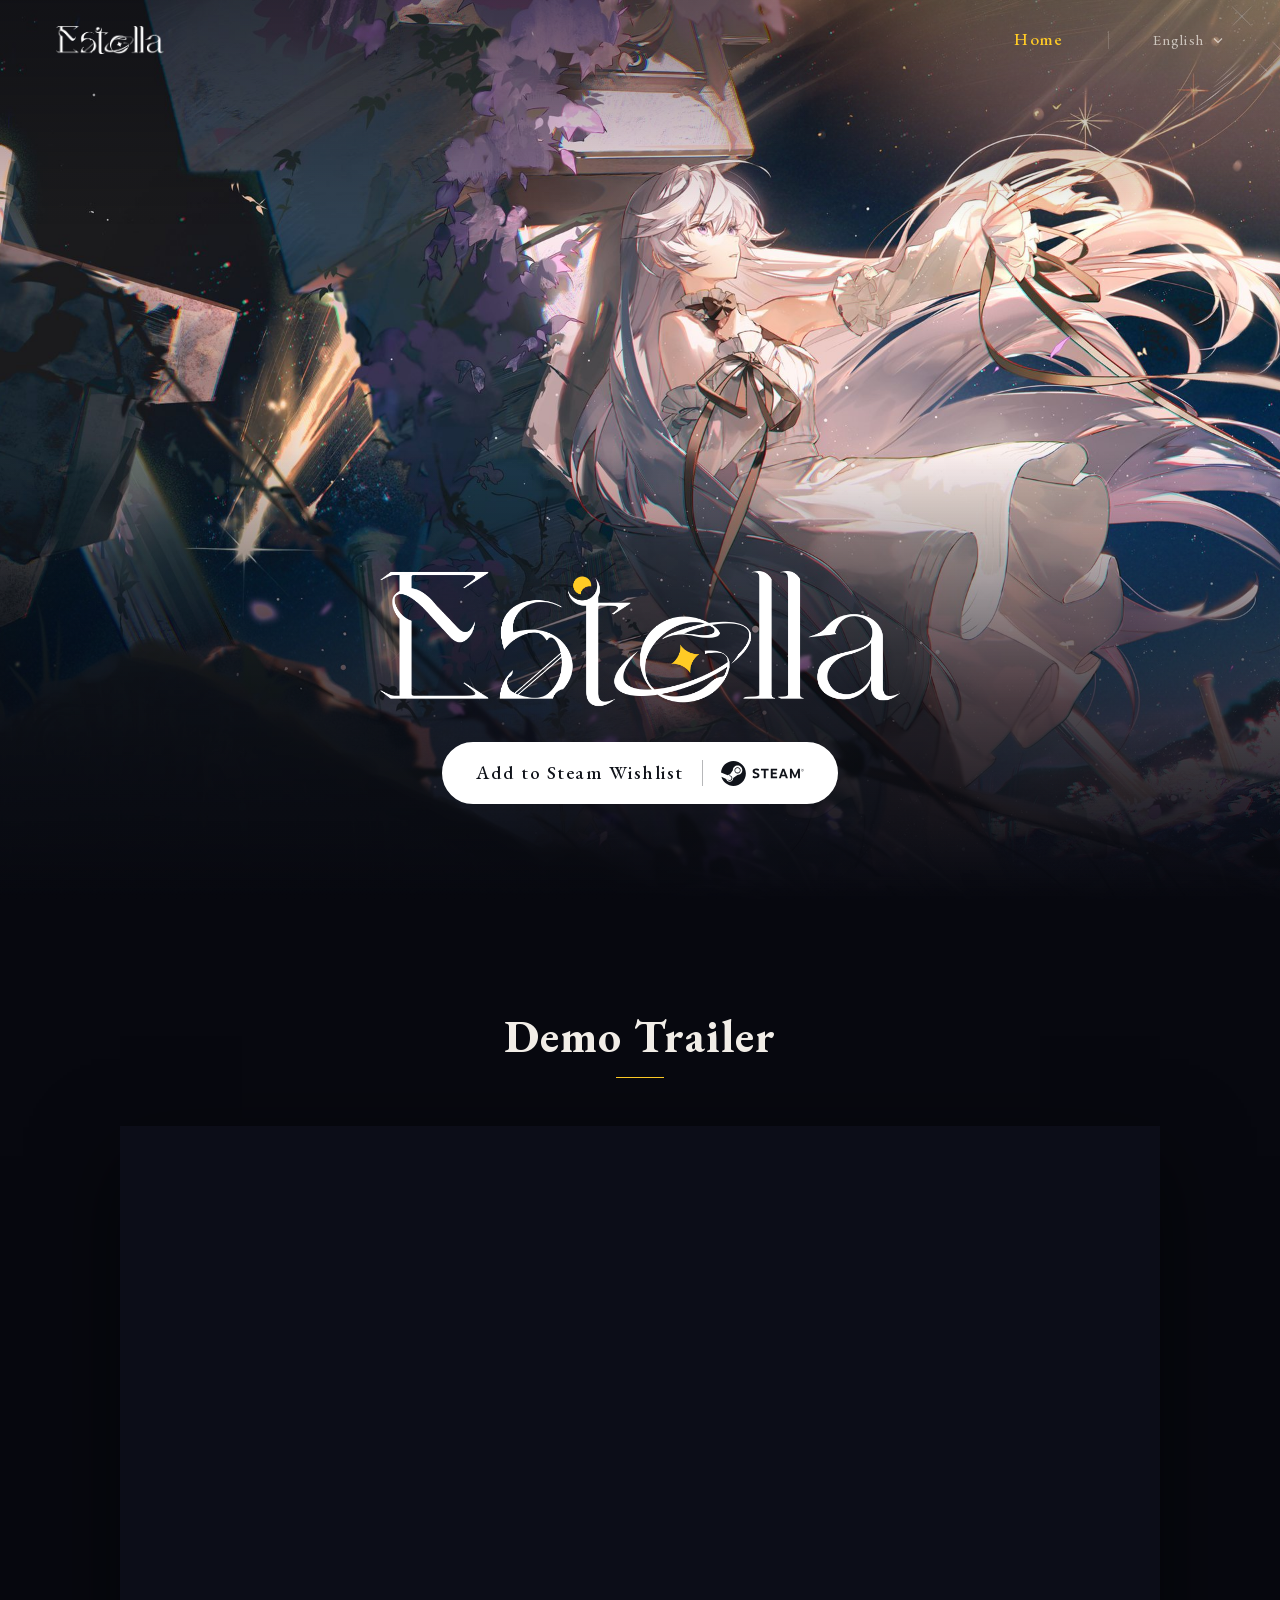
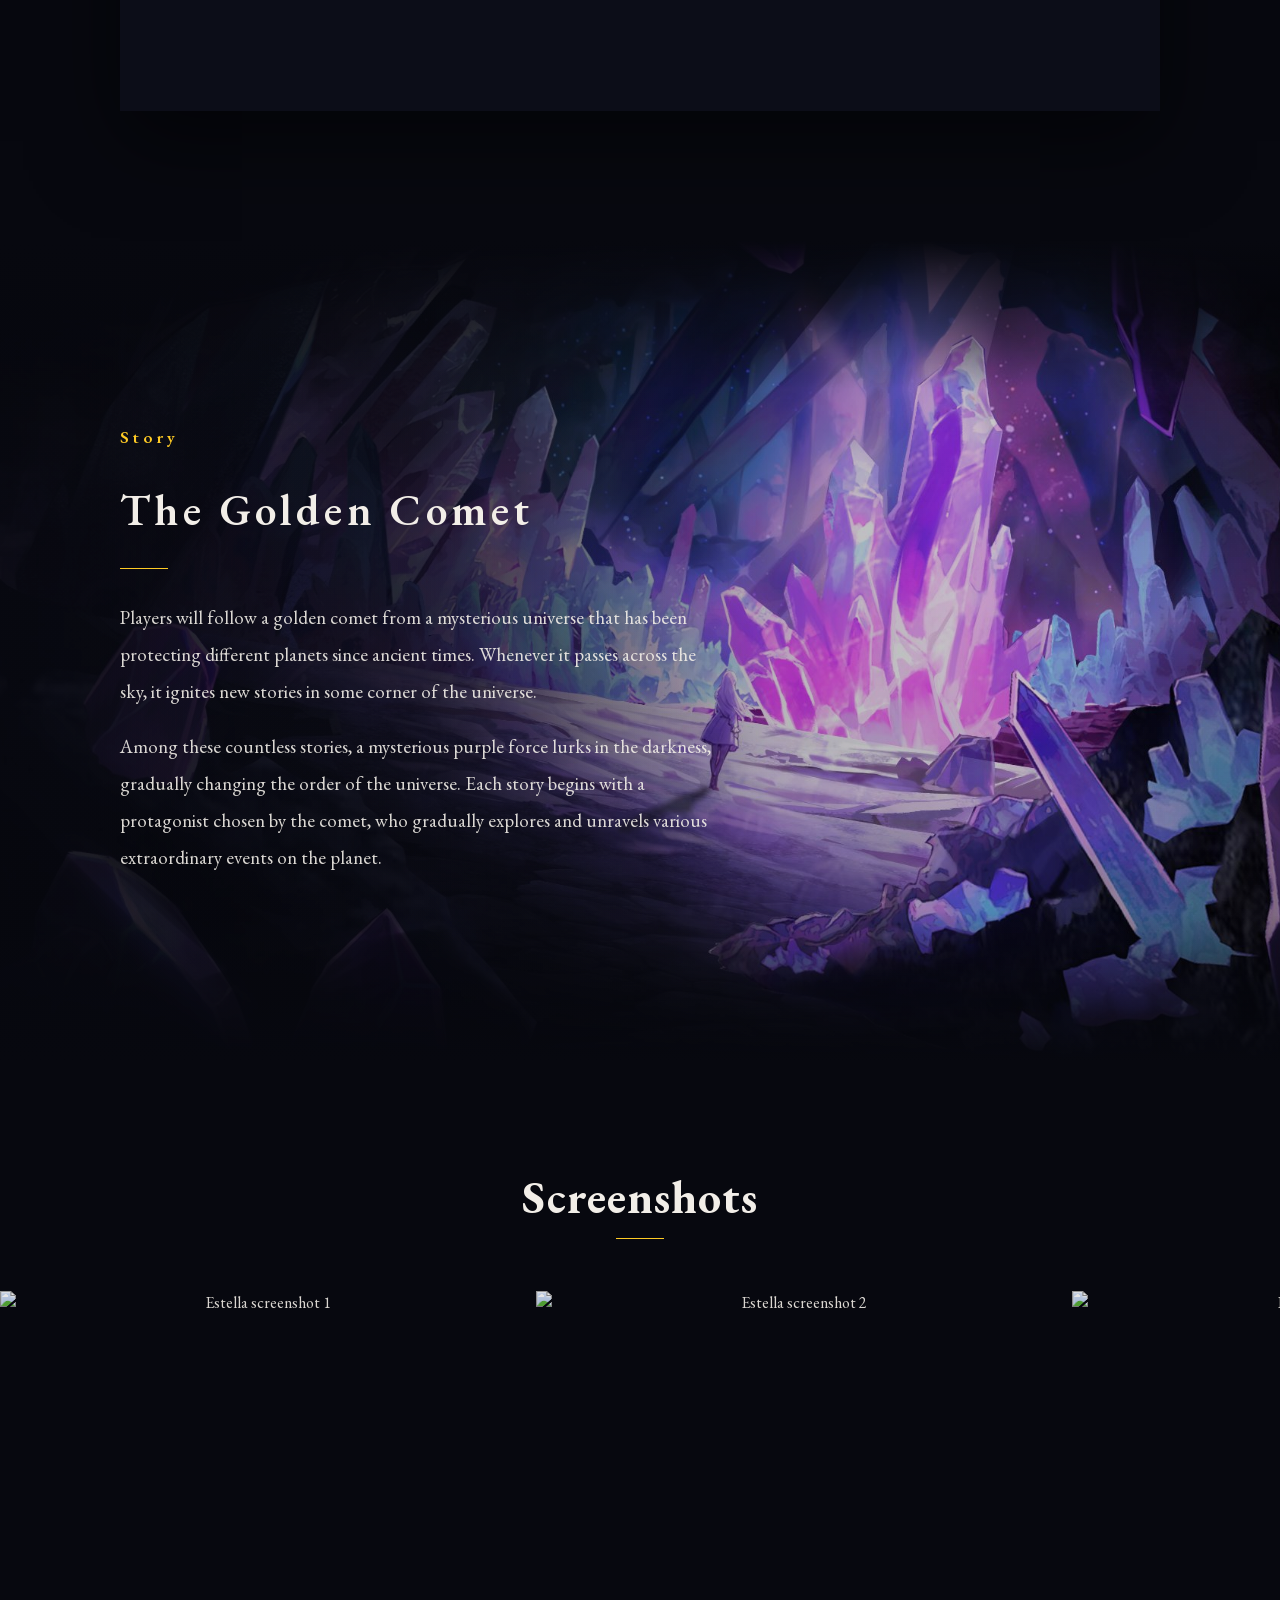
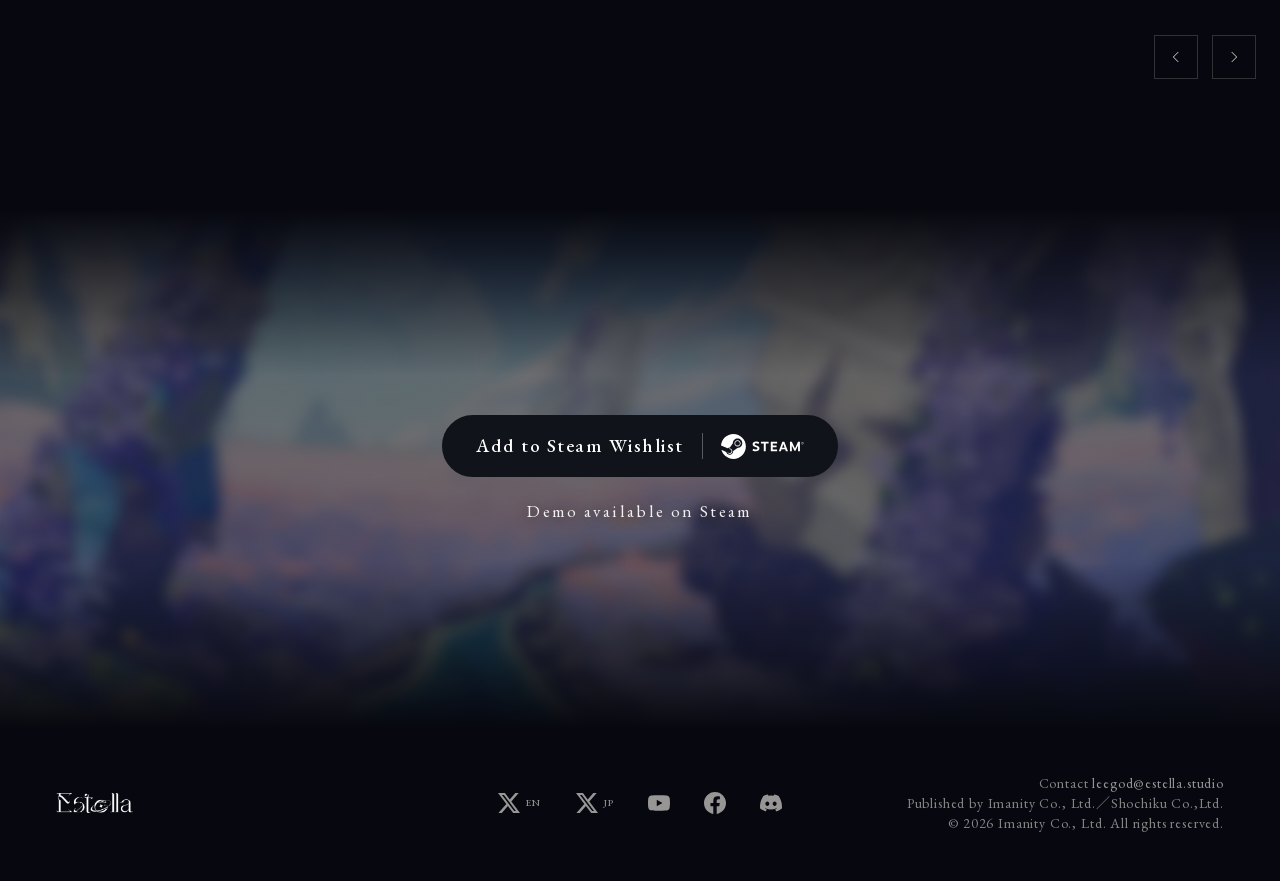
==== commit 0e79196a: "deploy: GameEstella/estella-web@232c4d2b7980732152c65ab55416396e6e45f3c3" ====
--- a/index.html
+++ b/index.html
@@ -1,6 +1,6 @@
-<!DOCTYPE html><!--bw7FPsivyYy89eJKOMHki--><html lang="en"><head><meta charSet="utf-8"/><meta name="viewport" content="width=device-width, initial-scale=1, maximum-scale=5"/><meta name="viewport" content="width=device-width, initial-scale=1"/><link rel="preload" href="/_next/static/media/3663db0f43efa075-s.p.woff2" as="font" crossorigin="" type="font/woff2"/><link rel="preload" href="/_next/static/media/c679f70df756412c-s.p.woff2" as="font" crossorigin="" type="font/woff2"/><link rel="preload" as="image" href="/images/estella-logo-white.png"/><link rel="preload" as="image" href="/images/kv.jpg"/><link rel="preload" as="image" href="/images/estella-logo.png"/><link rel="preload" as="image" href="https://shared.akamai.steamstatic.com/store_item_assets/steam/apps/3380100/6aa89898e91e305f33b8a4eb72ac446c2dac6a9a/ss_6aa89898e91e305f33b8a4eb72ac446c2dac6a9a.600x338.jpg?t=1794896679"/><link rel="preload" as="image" href="https://shared.akamai.steamstatic.com/store_item_assets/steam/apps/3380100/34c13eb7d198aba9e7b81b85dde150e43a183c2f/ss_34c13eb7d198aba9e7b81b85dde150e43a183c2f.600x338.jpg?t=1794896679"/><link rel="stylesheet" href="/_next/static/css/1df3ef30857369f2.css" data-precedence="next"/><link rel="stylesheet" href="/_next/static/css/9f2772cbfe76567e.css" data-precedence="next"/><link rel="preload" as="script" fetchPriority="low" href="/_next/static/chunks/webpack-c0f8c2cdd99925d6.js"/><script src="/_next/static/chunks/43d3624b-9aeac6423fe75025.js" async=""></script><script src="/_next/static/chunks/817-3c1beed90448b447.js" async=""></script><script src="/_next/static/chunks/main-app-c0af5cf002237a07.js" async=""></script><script src="/_next/static/chunks/891-084d366fecb0fbde.js" async=""></script><script src="/_next/static/chunks/509-e59f82ca53dbaab0.js" async=""></script><script src="/_next/static/chunks/app/layout-ce063132e364def6.js" async=""></script><script async="" src="https://www.googletagmanager.com/gtag/js?id=G-6WTNDTHCRV"></script><script src="/_next/static/chunks/689-73e56af92194e5f7.js" async=""></script><script src="/_next/static/chunks/app/page-9b26e48eb0457f85.js" async=""></script><link rel="preconnect" href="https://fonts.googleapis.com"/><link rel="preconnect" href="https://fonts.gstatic.com" crossorigin="anonymous"/><link rel="icon" href="/favicon.ico"/><link rel="shortcut icon" href="/favicon.ico"/><link rel="icon" type="image/x-icon" href="/favicon.ico"/><meta name="theme-color" content="#07080F"/><meta name="next-size-adjust" content=""/><title>Estella | A PC Rhythm Game</title><meta name="description" content="Estella is an immersive rhythm game where players follow a golden comet through the cosmos, exploring extraordinary stories and uncovering ancient mysteries."/><meta name="application-name" content="Estella"/><meta name="author" content="Imanity Co., Ltd."/><meta name="keywords" content="rhythm game,music game,indie game,cosmic adventure,story-driven game,multiplayer,Estella,PC rhythm game,mouse rhythm game"/><meta name="creator" content="Imanity Co., Ltd."/><meta name="publisher" content="Imanity Co., Ltd."/><meta name="robots" content="index, follow"/><meta name="googlebot" content="index, follow, max-video-preview:-1, max-image-preview:large, max-snippet:-1"/><link rel="canonical" href="https://estella.studio"/><meta property="og:title" content="Estella | A PC Rhythm Game"/><meta property="og:description" content="Follow the golden comet through the cosmos, exploring extraordinary stories and uncovering ancient mysteries."/><meta property="og:url" content="https://estella.studio"/><meta property="og:site_name" content="Estella"/><meta property="og:locale" content="en_US"/><meta property="og:image" content="https://estella.studio/images/estella-og.jpg"/><meta property="og:image:width" content="1200"/><meta property="og:image:height" content="630"/><meta property="og:image:alt" content="Estella - A PC Rhythm Game"/><meta property="og:type" content="website"/><meta name="twitter:card" content="summary_large_image"/><meta name="twitter:creator" content="@GameEstella"/><meta name="twitter:title" content="Estella | A PC Rhythm Game"/><meta name="twitter:description" content="Follow the golden comet through the cosmos, exploring extraordinary stories and uncovering ancient mysteries."/><meta name="twitter:image" content="https://estella.studio/images/estella-og.jpg"/><link rel="icon" href="/favicon.ico" type="image/x-icon" sizes="32x32"/><link rel="icon" href="/icon.ico?b52e284db071b3fd" type="image/x-icon" sizes="32x32"/><script>document.documentElement.classList.add('js')</script><link href="https://fonts.googleapis.com/css2?family=Noto+Serif+TC:wght@400;500;600;700&amp;family=Noto+Serif+SC:wght@400;500;600;700&amp;family=Noto+Serif+JP:wght@400;500;600;700&amp;display=swap" rel="stylesheet"/><script>
+<!DOCTYPE html><!--2r8EU6BLocy8_3jlZGwNw--><html lang="en"><head><meta charSet="utf-8"/><meta name="viewport" content="width=device-width, initial-scale=1, maximum-scale=5"/><meta name="viewport" content="width=device-width, initial-scale=1"/><link rel="preload" href="/_next/static/media/3663db0f43efa075-s.p.woff2" as="font" crossorigin="" type="font/woff2"/><link rel="preload" href="/_next/static/media/c679f70df756412c-s.p.woff2" as="font" crossorigin="" type="font/woff2"/><link rel="preload" as="image" href="/images/estella-logo-white.png"/><link rel="preload" as="image" href="/images/kv.jpg"/><link rel="preload" as="image" href="/images/estella-logo.png"/><link rel="preload" as="image" href="https://shared.akamai.steamstatic.com/store_item_assets/steam/apps/3380100/6aa89898e91e305f33b8a4eb72ac446c2dac6a9a/ss_6aa89898e91e305f33b8a4eb72ac446c2dac6a9a.600x338.jpg?t=1794896679"/><link rel="preload" as="image" href="https://shared.akamai.steamstatic.com/store_item_assets/steam/apps/3380100/34c13eb7d198aba9e7b81b85dde150e43a183c2f/ss_34c13eb7d198aba9e7b81b85dde150e43a183c2f.600x338.jpg?t=1794896679"/><link rel="stylesheet" href="/_next/static/css/1df3ef30857369f2.css" data-precedence="next"/><link rel="stylesheet" href="/_next/static/css/9f2772cbfe76567e.css" data-precedence="next"/><link rel="preload" as="script" fetchPriority="low" href="/_next/static/chunks/webpack-c0f8c2cdd99925d6.js"/><script src="/_next/static/chunks/43d3624b-9aeac6423fe75025.js" async=""></script><script src="/_next/static/chunks/817-3c1beed90448b447.js" async=""></script><script src="/_next/static/chunks/main-app-c0af5cf002237a07.js" async=""></script><script src="/_next/static/chunks/891-084d366fecb0fbde.js" async=""></script><script src="/_next/static/chunks/509-e59f82ca53dbaab0.js" async=""></script><script src="/_next/static/chunks/app/layout-ce063132e364def6.js" async=""></script><script async="" src="https://www.googletagmanager.com/gtag/js?id=G-6WTNDTHCRV"></script><script src="/_next/static/chunks/689-73e56af92194e5f7.js" async=""></script><script src="/_next/static/chunks/app/page-9b26e48eb0457f85.js" async=""></script><link rel="preconnect" href="https://fonts.googleapis.com"/><link rel="preconnect" href="https://fonts.gstatic.com" crossorigin="anonymous"/><link rel="icon" href="/favicon.ico"/><link rel="shortcut icon" href="/favicon.ico"/><link rel="icon" type="image/x-icon" href="/favicon.ico"/><meta name="theme-color" content="#07080F"/><meta name="next-size-adjust" content=""/><title>Estella | A PC Rhythm Game</title><meta name="description" content="Estella is an immersive rhythm game where players follow a golden comet through the cosmos, exploring extraordinary stories and uncovering ancient mysteries."/><meta name="application-name" content="Estella"/><meta name="author" content="Imanity Co., Ltd."/><meta name="keywords" content="rhythm game,music game,indie game,cosmic adventure,story-driven game,multiplayer,Estella,PC rhythm game,mouse rhythm game"/><meta name="creator" content="Imanity Co., Ltd."/><meta name="publisher" content="Imanity Co., Ltd."/><meta name="robots" content="index, follow"/><meta name="googlebot" content="index, follow, max-video-preview:-1, max-image-preview:large, max-snippet:-1"/><link rel="canonical" href="https://estella.studio"/><meta property="og:title" content="Estella | A PC Rhythm Game"/><meta property="og:description" content="Follow the golden comet through the cosmos, exploring extraordinary stories and uncovering ancient mysteries."/><meta property="og:url" content="https://estella.studio"/><meta property="og:site_name" content="Estella"/><meta property="og:locale" content="en_US"/><meta property="og:image" content="https://estella.studio/images/estella-og.jpg"/><meta property="og:image:width" content="1200"/><meta property="og:image:height" content="630"/><meta property="og:image:alt" content="Estella - A PC Rhythm Game"/><meta property="og:type" content="website"/><meta name="twitter:card" content="summary_large_image"/><meta name="twitter:creator" content="@GameEstella"/><meta name="twitter:title" content="Estella | A PC Rhythm Game"/><meta name="twitter:description" content="Follow the golden comet through the cosmos, exploring extraordinary stories and uncovering ancient mysteries."/><meta name="twitter:image" content="https://estella.studio/images/estella-og.jpg"/><link rel="icon" href="/favicon.ico" type="image/x-icon" sizes="32x32"/><link rel="icon" href="/icon.ico?b52e284db071b3fd" type="image/x-icon" sizes="32x32"/><script>document.documentElement.classList.add('js')</script><link href="https://fonts.googleapis.com/css2?family=Noto+Serif+TC:wght@400;500;600;700&amp;family=Noto+Serif+SC:wght@400;500;600;700&amp;family=Noto+Serif+JP:wght@400;500;600;700&amp;display=swap" rel="stylesheet"/><script>
               window.dataLayer = window.dataLayer || [];
               function gtag(){dataLayer.push(arguments);}
               gtag('js', new Date());
               gtag('config', 'G-6WTNDTHCRV');
-            </script><script type="application/ld+json">{"@context":"https://schema.org","@type":"VideoGame","name":"Estella","description":"An PC rhythm game where players follow a golden comet through the cosmos, exploring extraordinary stories and uncovering ancient mysteries.","genre":["Rhythm","Music","Adventure","Indie"],"gamePlatform":["PC","Mac"],"applicationCategory":"Game","operatingSystem":["Windows","macOS","Linux"],"publisher":{"@type":"Organization","name":"Imanity Co., Ltd."},"creator":{"@type":"Organization","name":"Imanity Co., Ltd."},"image":"https://estella.studio/images/estella-og.jpg","url":"https://estella.studio","offers":{"@type":"Offer","availability":"https://schema.org/ComingSoon","price":"0","priceCurrency":"USD"}}</script><script src="/_next/static/chunks/polyfills-42372ed130431b0a.js" noModule=""></script></head><body class="__variable_de42f9 __variable_c8689f font-display" style="overflow-y:scroll"><div hidden=""><!--$--><!--/$--></div><nav class="animate-nav-in fixed left-0 right-0 top-0 z-50 transition-colors duration-500 [animation-delay:0.9s] bg-transparent"><div class="flex h-[3.75rem] w-full items-center justify-between px-5 sm:h-20 sm:px-14"><a aria-label="Estella" class="transition-opacity duration-300 hover:opacity-75" href="/"><img alt="Estella" width="1920" height="499" decoding="async" data-nimg="1" class="h-[1.375rem] w-auto sm:h-[1.75rem]" style="color:transparent" src="/images/estella-logo-white.png"/></a><div class="flex items-center gap-[1.125rem] sm:gap-11"><div class="hidden items-center gap-11 sm:flex"><a class="text-[1.0625rem] font-medium tracking-[0.08em] transition-colors duration-300 text-gold" href="/">Home</a><span class="h-[1.125rem] w-px bg-silver/[0.18]"></span></div><div class="relative "><button type="button" aria-haspopup="listbox" aria-expanded="false" class="flex h-11 items-center gap-1.5 text-sm text-silver/[0.72] transition-colors hover:text-gold sm:gap-2 sm:text-[0.9375rem] sm:tracking-[0.08em]"><span class="sm:hidden">EN</span><span class="hidden sm:inline">English</span><svg class="h-[0.6875rem] w-[0.6875rem] sm:h-3 sm:w-3" viewBox="0 0 12 12" fill="none" stroke="currentColor" stroke-width="1.2"><path d="M2 4.5l4 4 4-4"></path></svg></button></div><button type="button" aria-label="Menu" aria-expanded="false" class="-mr-3 flex h-11 w-11 items-center justify-center text-silver sm:hidden"><svg class="h-[1.375rem] w-[1.375rem]" viewBox="0 0 24 24" fill="none" stroke="currentColor" stroke-width="1.3"><path d="M3 7h18M3 12h18M3 17h18"></path></svg></button></div></div></nav><main class="bg-ink text-silver"><section class="relative h-[45rem] overflow-hidden sm:h-screen sm:min-h-[50rem]"><div class="hero-media absolute inset-0"><img alt="" decoding="async" data-nimg="fill" class="animate-hero-settle object-cover object-[58%_50%] sm:object-[55%_45%]" style="position:absolute;height:100%;width:100%;left:0;top:0;right:0;bottom:0;color:transparent" src="/images/kv.jpg"/></div><div class="absolute inset-0 bg-[linear-gradient(180deg,rgba(7,8,15,0.5)_0%,rgba(7,8,15,0)_28%,rgba(7,8,15,0.15)_50%,rgba(7,8,15,0.8)_76%,#07080f_100%)] sm:bg-[linear-gradient(180deg,rgba(7,8,15,0.45)_0%,rgba(7,8,15,0)_25%,rgba(7,8,15,0)_50%,rgba(7,8,15,0.7)_78%,#07080f_100%)]"></div><div class="hero-copy absolute inset-x-0 bottom-10 z-10 flex flex-col items-center gap-4 px-6 text-center sm:bottom-24 sm:gap-[1.625rem]"><img alt="Estella" width="1920" height="499" decoding="async" data-nimg="1" class="animate-rise-in w-[16.25rem] max-w-full drop-shadow-[0_6px_28px_rgba(0,0,0,0.6)] [animation-delay:0.5s] sm:w-[32.5rem]" style="color:transparent" src="/images/estella-logo.png"/><div class="animate-rise-in w-full [animation-delay:0.8s] sm:w-auto"><a href="https://store.steampowered.com/app/3380100/Estella/" target="_blank" rel="noopener noreferrer" class="group inline-flex will-change-transform h-14 items-center justify-center gap-3.5 rounded-full border-2 px-5 text-[1.0625rem] font-medium tracking-[0.06em] transition-[color,background-color,border-color,transform,box-shadow] duration-300 ease-out hover:-translate-y-0.5 hover:shadow-[0_14px_36px_-10px_rgba(0,0,0,0.6)] active:translate-y-0 active:duration-100 sm:h-[3.875rem] sm:gap-[1.125rem] sm:px-8 sm:text-[1.1875rem] sm:tracking-[0.08em] border-white bg-white text-[#10131a] hover:bg-[#10131a] hover:text-white mt-[0.625rem] w-full sm:w-auto"><span>Add to Steam Wishlist</span><span class="h-[1.375rem] w-px bg-current opacity-30 sm:h-[1.625rem]"></span><svg viewBox="0 0 278 84" fill="currentColor" xmlns="http://www.w3.org/2000/svg" role="img" aria-label="Steam" class="h-[1.3125rem] w-auto shrink-0 transition-transform duration-300 ease-out group-hover:translate-x-0.5 sm:h-[1.5625rem]"><path d="M41.8,0C19.7,0,1.7,17,0,38.5l22.5,9.3c1.9-1.3,4.2-2.1,6.7-2.1c0.2,0,0.4,0,0.7,0l10-14.5c0-0.1,0-0.1,0-0.2 c0-8.7,7.1-15.8,15.8-15.8c8.7,0,15.8,7.1,15.8,15.8c0,8.7-7.1,15.8-15.8,15.8c-0.1,0-0.2,0-0.4,0L41,57.1c0,0.2,0,0.4,0,0.6 c0,6.5-5.3,11.9-11.9,11.9c-5.7,0-10.5-4.1-11.6-9.5L1.4,53.3c5,17.6,21.1,30.5,40.3,30.5c23.1,0,41.9-18.8,41.9-41.9 C83.7,18.8,64.9,0,41.8,0z"></path><path d="M26.3,63.6l-5.1-2.1c0.9,1.9,2.5,3.5,4.6,4.4c4.5,1.9,9.8-0.3,11.6-4.8c0.9-2.2,0.9-4.6,0-6.8 c-0.9-2.2-2.6-3.9-4.8-4.8c-2.2-0.9-4.5-0.9-6.6-0.1l5.3,2.2c3.3,1.4,4.9,5.2,3.5,8.6C33.4,63.4,29.6,65,26.3,63.6z"></path><path d="M66.1,31.1c0-5.8-4.7-10.5-10.5-10.5s-10.5,4.7-10.5,10.5s4.7,10.5,10.5,10.5S66.1,36.9,66.1,31.1z M47.7,31.1c0-4.4,3.5-7.9,7.9-7.9c4.4,0,7.9,3.5,7.9,7.9c0,4.4-3.5,7.9-7.9,7.9C51.2,39,47.7,35.5,47.7,31.1z"></path><path d="M128.4,28.7l-2.8,4.9c-2.2-1.5-5.1-2.4-7.7-2.4c-2.9,0-4.7,1.2-4.7,3.4c0,2.6,3.2,3.2,8,5 c5.1,1.8,8.1,4,8.1,8.7c0,6.4-5.1,10-12.3,10c-3.5,0-7.8-0.9-11.1-2.9l2-5.5c2.7,1.4,5.9,2.2,8.7,2.2c3.8,0,5.7-1.4,5.7-3.5 c0-2.4-2.8-3.1-7.3-4.6c-5.1-1.7-8.7-4-8.7-9.2c0-5.9,4.7-9.2,11.5-9.2C122.5,25.6,126.3,27.1,128.4,28.7z"></path><path d="M150.4,31.8v25.9h-6.6V31.8h-9.6v-5.7h25.8v5.7H150.4z"></path><path d="M173.9,31.8v7.1h12.7v5.7h-12.7V52h14.7v5.7h-21.3V26.1h21.3v5.7H173.9z"></path><path d="M203.3,51.6l-2.1,6.1h-6.9l11.8-31.6h6.7L225,57.7h-7.2l-2.1-6.1H203.3z M209.4,33.7l-4.3,12.6h8.7 L209.4,33.7z"></path><path d="M258.9,38.3l-8.6,18.4h-3.7L238,38.5v19.2h-6.3V26.1h6.3l10.6,22.8l10.2-22.8h6.4v31.6h-6.3L258.9,38.3z"></path><path d="M278,30.1c0,2.7-2,4.4-4.4,4.4c-2.3,0-4.4-1.7-4.4-4.4c0-2.7,2-4.4,4.4-4.4C276,25.7,278,27.4,278,30.1z M270,30.1c0,2.3,1.6,3.7,3.6,3.7c2,0,3.6-1.4,3.6-3.7c0-2.3-1.6-3.7-3.6-3.7C271.6,26.4,270,27.8,270,30.1z M273.7,27.9 c1.1,0,1.5,0.6,1.5,1.2c0,0.6-0.4,1-0.8,1.2l1,1.9h-0.8l-0.9-1.7h-0.9v1.7h-0.7v-4.3H273.7z M272.9,29.9h0.8 c0.5,0,0.8-0.3,0.8-0.7c0-0.4-0.2-0.7-0.8-0.7h-0.8V29.9z"></path></svg></a></div></div></section><section class="flex flex-col items-center gap-7 pt-16 sm:gap-12 sm:px-[7.5rem] sm:pt-[6.875rem]"><div class="flex flex-col items-center gap-2.5 sm:gap-3.5"><h2 class="reveal reveal-up h-latin text-[2rem] sm:text-[2.875rem]" style="--reveal-delay:0ms">Demo Trailer</h2><span class="reveal reveal-bar title-bar w-10 sm:w-12" style="--reveal-delay:250ms"></span></div><div class="reveal reveal-scale aspect-video w-full max-w-[75rem] overflow-hidden bg-ink-2 sm:shadow-[0_30px_80px_rgba(0,0,0,0.55)]" style="--reveal-delay:150ms"><iframe class="h-full w-full" src="https://www.youtube.com/embed/QavLBFVBQeE" title="Estella Game Trailer" allow="accelerometer; autoplay; clipboard-write; encrypted-media; gyroscope; picture-in-picture" allowFullScreen=""></iframe></div></section><section class="glitch-host relative mt-[4.5rem] flex items-center overflow-hidden sm:mt-[8.125rem] sm:h-[51.25rem]"><div class="reveal reveal-zoom absolute inset-0" style="--reveal-delay:0ms"><img alt="" loading="lazy" decoding="async" data-nimg="fill" class="object-cover object-[62%_50%] sm:object-[60%_50%]" style="position:absolute;height:100%;width:100%;left:0;top:0;right:0;bottom:0;color:transparent" src="/images/story.jpg"/><img alt="" aria-hidden="true" loading="lazy" decoding="async" data-nimg="fill" class="glitch-tear glitch-tear-a object-cover object-[62%_50%] sm:object-[60%_50%]" style="position:absolute;height:100%;width:100%;left:0;top:0;right:0;bottom:0;color:transparent" src="/images/story.jpg"/><img alt="" aria-hidden="true" loading="lazy" decoding="async" data-nimg="fill" class="glitch-tear glitch-tear-b object-cover object-[62%_50%] sm:object-[60%_50%]" style="position:absolute;height:100%;width:100%;left:0;top:0;right:0;bottom:0;color:transparent" src="/images/story.jpg"/></div><div class="absolute inset-0 bg-[linear-gradient(180deg,#07080f_0%,rgba(7,8,15,0.45)_18%,rgba(7,8,15,0.7)_55%,#07080f_100%)] sm:bg-[linear-gradient(180deg,#07080f_0%,rgba(7,8,15,0.15)_18%,rgba(7,8,15,0.15)_82%,#07080f_100%),linear-gradient(90deg,rgba(7,8,15,0.9)_0%,rgba(7,8,15,0.7)_34%,rgba(7,8,15,0.15)_60%,rgba(7,8,15,0)_100%)]"></div><canvas aria-hidden="true" class="glitch-noise pointer-events-none absolute inset-0 h-full w-full "></canvas><div class="relative z-10 flex w-full flex-col items-center gap-[1.125rem] px-6 py-24 text-center sm:items-start sm:gap-[1.875rem] sm:px-[7.5rem] sm:py-0 sm:text-left"><p class="reveal reveal-up eyebrow text-[1.0625rem]" style="--reveal-delay:0ms">Story</p><h2 class="reveal reveal-up glitch-text h-cjk max-w-[38.75rem] text-balance text-[1.625rem] sm:text-[2.75rem]" style="--reveal-delay:120ms" data-text="The Golden Comet">The Golden Comet</h2><span class="reveal reveal-bar title-bar w-10 origin-center sm:w-12 sm:origin-left" style="--reveal-delay:320ms"></span><div class="reveal reveal-up flex max-w-[37.5rem] flex-col gap-[1.125rem]" style="--reveal-delay:360ms"><p class="p-cjk text-base leading-[1.9] text-silver/[0.92] sm:text-[1.1875rem] sm:leading-[1.95] sm:text-silver/90">Players will follow a golden comet from a mysterious universe that has been protecting different planets since ancient times. Whenever it passes across the sky, it ignites new stories in some corner of the universe.</p><p class="p-cjk text-base leading-[1.9] text-silver/[0.92] sm:text-[1.1875rem] sm:leading-[1.95] sm:text-silver/90">Among these countless stories, a mysterious purple force lurks in the darkness, gradually changing the order of the universe. Each story begins with a protagonist chosen by the comet, who gradually explores and unravels various extraordinary events on the planet.</p></div></div></section><section class="flex flex-col items-center gap-7 pt-16 sm:gap-[3.25rem] sm:pt-[6.875rem]"><div class="flex flex-col items-center gap-2.5 px-6 sm:gap-3.5"><h2 class="reveal reveal-up h-latin text-[2rem] sm:text-[2.875rem]" style="--reveal-delay:0ms">Screenshots</h2><span class="reveal reveal-bar title-bar w-10 sm:w-12" style="--reveal-delay:250ms"></span></div><div class="w-full"><div class="no-scrollbar flex snap-x snap-mandatory gap-2.5 overflow-x-auto px-3 sm:gap-4 sm:px-6"><button class="reveal reveal-up group relative aspect-video w-[18.75rem] shrink-0 cursor-zoom-in snap-start overflow-hidden p-0 sm:w-[32.5rem]" style="--reveal-delay:0ms" type="button" aria-label="View screenshot 1"><img src="https://shared.akamai.steamstatic.com/store_item_assets/steam/apps/3380100/6aa89898e91e305f33b8a4eb72ac446c2dac6a9a/ss_6aa89898e91e305f33b8a4eb72ac446c2dac6a9a.600x338.jpg?t=1794896679" alt="Estella screenshot 1" loading="eager" class="h-full w-full object-cover brightness-[0.9] transition-[transform,filter] duration-700 ease-out group-hover:scale-[1.04] group-hover:brightness-100"/></button><button class="reveal reveal-up group relative aspect-video w-[18.75rem] shrink-0 cursor-zoom-in snap-start overflow-hidden p-0 sm:w-[32.5rem]" style="--reveal-delay:110ms" type="button" aria-label="View screenshot 2"><img src="https://shared.akamai.steamstatic.com/store_item_assets/steam/apps/3380100/34c13eb7d198aba9e7b81b85dde150e43a183c2f/ss_34c13eb7d198aba9e7b81b85dde150e43a183c2f.600x338.jpg?t=1794896679" alt="Estella screenshot 2" loading="eager" class="h-full w-full object-cover brightness-[0.9] transition-[transform,filter] duration-700 ease-out group-hover:scale-[1.04] group-hover:brightness-100"/></button><button class="reveal reveal-up group relative aspect-video w-[18.75rem] shrink-0 cursor-zoom-in snap-start overflow-hidden p-0 sm:w-[32.5rem]" style="--reveal-delay:220ms" type="button" aria-label="View screenshot 3"><img src="https://shared.akamai.steamstatic.com/store_item_assets/steam/apps/3380100/db16d763e1690542cac8380c9b681c4362265915/ss_db16d763e1690542cac8380c9b681c4362265915.600x338.jpg?t=1794896679" alt="Estella screenshot 3" loading="lazy" class="h-full w-full object-cover brightness-[0.9] transition-[transform,filter] duration-700 ease-out group-hover:scale-[1.04] group-hover:brightness-100"/></button><button class="reveal reveal-up group relative aspect-video w-[18.75rem] shrink-0 cursor-zoom-in snap-start overflow-hidden p-0 sm:w-[32.5rem]" style="--reveal-delay:220ms" type="button" aria-label="View screenshot 4"><img src="https://shared.akamai.steamstatic.com/store_item_assets/steam/apps/3380100/f876d2ff0bd9d0b724c3494de97406c0689ba37a/ss_f876d2ff0bd9d0b724c3494de97406c0689ba37a.600x338.jpg?t=1794896679" alt="Estella screenshot 4" loading="lazy" class="h-full w-full object-cover brightness-[0.9] transition-[transform,filter] duration-700 ease-out group-hover:scale-[1.04] group-hover:brightness-100"/></button><button class="reveal reveal-up group relative aspect-video w-[18.75rem] shrink-0 cursor-zoom-in snap-start overflow-hidden p-0 sm:w-[32.5rem]" style="--reveal-delay:220ms" type="button" aria-label="View screenshot 5"><img src="https://shared.akamai.steamstatic.com/store_item_assets/steam/apps/3380100/36ac2db5acb8286ba22004c962ec7c119e10941a/ss_36ac2db5acb8286ba22004c962ec7c119e10941a.600x338.jpg?t=1794896679" alt="Estella screenshot 5" loading="lazy" class="h-full w-full object-cover brightness-[0.9] transition-[transform,filter] duration-700 ease-out group-hover:scale-[1.04] group-hover:brightness-100"/></button><button class="reveal reveal-up group relative aspect-video w-[18.75rem] shrink-0 cursor-zoom-in snap-start overflow-hidden p-0 sm:w-[32.5rem]" style="--reveal-delay:220ms" type="button" aria-label="View screenshot 6"><img src="https://shared.akamai.steamstatic.com/store_item_assets/steam/apps/3380100/4e7c03c12d7529f0becff7e048e1d031b9c0e0b9/ss_4e7c03c12d7529f0becff7e048e1d031b9c0e0b9.600x338.jpg?t=1794896679" alt="Estella screenshot 6" loading="lazy" class="h-full w-full object-cover brightness-[0.9] transition-[transform,filter] duration-700 ease-out group-hover:scale-[1.04] group-hover:brightness-100"/></button><button class="reveal reveal-up group relative aspect-video w-[18.75rem] shrink-0 cursor-zoom-in snap-start overflow-hidden p-0 sm:w-[32.5rem]" style="--reveal-delay:220ms" type="button" aria-label="View screenshot 7"><img src="https://shared.akamai.steamstatic.com/store_item_assets/steam/apps/3380100/7b9b8751386db1d60d4875b4e56228e3dca298cb/ss_7b9b8751386db1d60d4875b4e56228e3dca298cb.600x338.jpg?t=1794896679" alt="Estella screenshot 7" loading="lazy" class="h-full w-full object-cover brightness-[0.9] transition-[transform,filter] duration-700 ease-out group-hover:scale-[1.04] group-hover:brightness-100"/></button></div><div class="hidden justify-end px-6 sm:mt-[3.25rem] sm:flex"><div class="flex gap-3.5"><button type="button" aria-label="Previous screenshots" class="flex h-11 w-11 items-center justify-center border border-silver/[0.18] text-silver transition-[color,border-color,transform] duration-300 hover:border-gold hover:text-gold active:scale-95"><svg class="h-4 w-4" fill="none" viewBox="0 0 24 24" stroke="currentColor" stroke-width="1.3"><path stroke-linecap="round" stroke-linejoin="round" d="M15 19l-7-7 7-7"></path></svg></button><button type="button" aria-label="More screenshots" class="flex h-11 w-11 items-center justify-center border border-silver/[0.18] text-silver transition-[color,border-color,transform] duration-300 hover:border-gold hover:text-gold active:scale-95"><svg class="h-4 w-4" fill="none" viewBox="0 0 24 24" stroke="currentColor" stroke-width="1.3"><path stroke-linecap="round" stroke-linejoin="round" d="M9 5l7 7-7 7"></path></svg></button></div></div></div></section><section class="relative mt-[4.5rem] flex items-center justify-center overflow-hidden py-[5.75rem] sm:mt-[8.125rem] sm:h-[32.5rem] sm:py-0"><div class="reveal reveal-zoom absolute inset-0" style="--reveal-delay:0ms"><img alt="" loading="lazy" decoding="async" data-nimg="fill" class="object-cover object-[50%_45%] brightness-[0.6]" style="position:absolute;height:100%;width:100%;left:0;top:0;right:0;bottom:0;color:transparent" src="/images/cta.jpg"/></div><div class="absolute inset-0 bg-[linear-gradient(180deg,#07080f_0%,rgba(7,8,15,0.32)_30%,rgba(7,8,15,0.32)_70%,#07080f_100%)] sm:bg-[linear-gradient(180deg,#07080f_0%,rgba(7,8,15,0.3)_32%,rgba(7,8,15,0.3)_68%,#07080f_100%)]"></div><div class="relative z-10 flex w-full flex-col items-center gap-[1.125rem] px-6 text-center sm:w-auto sm:gap-[1.375rem]"><div class="reveal reveal-scale w-full sm:w-auto" style="--reveal-delay:0ms"><a href="https://store.steampowered.com/app/3380100/Estella/" target="_blank" rel="noopener noreferrer" class="group inline-flex will-change-transform h-14 items-center justify-center gap-3.5 rounded-full border-2 px-5 text-[1.0625rem] font-medium tracking-[0.06em] transition-[color,background-color,border-color,transform,box-shadow] duration-300 ease-out hover:-translate-y-0.5 hover:shadow-[0_14px_36px_-10px_rgba(0,0,0,0.6)] active:translate-y-0 active:duration-100 sm:h-[3.875rem] sm:gap-[1.125rem] sm:px-8 sm:text-[1.1875rem] sm:tracking-[0.08em] border-[#10131a] bg-[#10131a] text-white hover:border-white hover:bg-white hover:text-[#10131a] w-full sm:w-auto"><span>Add to Steam Wishlist</span><span class="h-[1.375rem] w-px bg-current opacity-30 sm:h-[1.625rem]"></span><svg viewBox="0 0 278 84" fill="currentColor" xmlns="http://www.w3.org/2000/svg" role="img" aria-label="Steam" class="h-[1.3125rem] w-auto shrink-0 transition-transform duration-300 ease-out group-hover:translate-x-0.5 sm:h-[1.5625rem]"><path d="M41.8,0C19.7,0,1.7,17,0,38.5l22.5,9.3c1.9-1.3,4.2-2.1,6.7-2.1c0.2,0,0.4,0,0.7,0l10-14.5c0-0.1,0-0.1,0-0.2 c0-8.7,7.1-15.8,15.8-15.8c8.7,0,15.8,7.1,15.8,15.8c0,8.7-7.1,15.8-15.8,15.8c-0.1,0-0.2,0-0.4,0L41,57.1c0,0.2,0,0.4,0,0.6 c0,6.5-5.3,11.9-11.9,11.9c-5.7,0-10.5-4.1-11.6-9.5L1.4,53.3c5,17.6,21.1,30.5,40.3,30.5c23.1,0,41.9-18.8,41.9-41.9 C83.7,18.8,64.9,0,41.8,0z"></path><path d="M26.3,63.6l-5.1-2.1c0.9,1.9,2.5,3.5,4.6,4.4c4.5,1.9,9.8-0.3,11.6-4.8c0.9-2.2,0.9-4.6,0-6.8 c-0.9-2.2-2.6-3.9-4.8-4.8c-2.2-0.9-4.5-0.9-6.6-0.1l5.3,2.2c3.3,1.4,4.9,5.2,3.5,8.6C33.4,63.4,29.6,65,26.3,63.6z"></path><path d="M66.1,31.1c0-5.8-4.7-10.5-10.5-10.5s-10.5,4.7-10.5,10.5s4.7,10.5,10.5,10.5S66.1,36.9,66.1,31.1z M47.7,31.1c0-4.4,3.5-7.9,7.9-7.9c4.4,0,7.9,3.5,7.9,7.9c0,4.4-3.5,7.9-7.9,7.9C51.2,39,47.7,35.5,47.7,31.1z"></path><path d="M128.4,28.7l-2.8,4.9c-2.2-1.5-5.1-2.4-7.7-2.4c-2.9,0-4.7,1.2-4.7,3.4c0,2.6,3.2,3.2,8,5 c5.1,1.8,8.1,4,8.1,8.7c0,6.4-5.1,10-12.3,10c-3.5,0-7.8-0.9-11.1-2.9l2-5.5c2.7,1.4,5.9,2.2,8.7,2.2c3.8,0,5.7-1.4,5.7-3.5 c0-2.4-2.8-3.1-7.3-4.6c-5.1-1.7-8.7-4-8.7-9.2c0-5.9,4.7-9.2,11.5-9.2C122.5,25.6,126.3,27.1,128.4,28.7z"></path><path d="M150.4,31.8v25.9h-6.6V31.8h-9.6v-5.7h25.8v5.7H150.4z"></path><path d="M173.9,31.8v7.1h12.7v5.7h-12.7V52h14.7v5.7h-21.3V26.1h21.3v5.7H173.9z"></path><path d="M203.3,51.6l-2.1,6.1h-6.9l11.8-31.6h6.7L225,57.7h-7.2l-2.1-6.1H203.3z M209.4,33.7l-4.3,12.6h8.7 L209.4,33.7z"></path><path d="M258.9,38.3l-8.6,18.4h-3.7L238,38.5v19.2h-6.3V26.1h6.3l10.6,22.8l10.2-22.8h6.4v31.6h-6.3L258.9,38.3z"></path><path d="M278,30.1c0,2.7-2,4.4-4.4,4.4c-2.3,0-4.4-1.7-4.4-4.4c0-2.7,2-4.4,4.4-4.4C276,25.7,278,27.4,278,30.1z M270,30.1c0,2.3,1.6,3.7,3.6,3.7c2,0,3.6-1.4,3.6-3.7c0-2.3-1.6-3.7-3.6-3.7C271.6,26.4,270,27.8,270,30.1z M273.7,27.9 c1.1,0,1.5,0.6,1.5,1.2c0,0.6-0.4,1-0.8,1.2l1,1.9h-0.8l-0.9-1.7h-0.9v1.7h-0.7v-4.3H273.7z M272.9,29.9h0.8 c0.5,0,0.8-0.3,0.8-0.7c0-0.4-0.2-0.7-0.8-0.7h-0.8V29.9z"></path></svg></a></div><p class="reveal reveal-up text-[0.9375rem] tracking-[0.14em] text-white/[0.92] [text-shadow:0_1px_12px_rgba(7,8,15,0.55)] sm:text-[1.0625rem]" style="--reveal-delay:180ms">Demo available on Steam</p></div></section></main><!--$--><!--/$--><footer><div class="flex w-full flex-col items-center gap-[1.375rem] px-6 pb-10 pt-7 text-center sm:grid sm:grid-cols-3 sm:items-center sm:gap-8 sm:px-14 sm:pb-12 sm:pt-11 sm:text-left"><a aria-label="Estella" class="hidden justify-self-start transition-opacity duration-300 hover:opacity-75 sm:block" href="/"><img alt="Estella" loading="lazy" width="1920" height="499" decoding="async" data-nimg="1" class="h-5 w-auto" style="color:transparent" src="/images/estella-logo-white.png"/></a><div class="flex flex-wrap items-center justify-center gap-6 sm:gap-[2.125rem] sm:justify-self-center"><a href="https://x.com/GameEstella" target="_blank" rel="noopener noreferrer" aria-label="X (English)" title="X (English)" class="flex items-center gap-1.5 text-silver/[0.62] transition-colors duration-300 hover:text-gold"><svg viewBox="0 0 24 24" fill="currentColor" aria-hidden="true" class="h-5 w-5 sm:h-[1.375rem] sm:w-[1.375rem]"><path d="M18.901 1.153h3.68l-8.04 9.19L24 22.846h-7.406l-5.8-7.584-6.638 7.584H.474l8.6-9.83L0 1.154h7.594l5.243 6.932 6.064-6.933Zm-1.291 19.482h2.039L6.486 3.24H4.298l13.312 17.395Z"></path></svg><span class="text-[0.625rem] font-medium leading-none tracking-[0.14em]">EN</span></a><a href="https://x.com/GameEstella_jp" target="_blank" rel="noopener noreferrer" aria-label="X (日本語)" title="X (日本語)" class="flex items-center gap-1.5 text-silver/[0.62] transition-colors duration-300 hover:text-gold"><svg viewBox="0 0 24 24" fill="currentColor" aria-hidden="true" class="h-5 w-5 sm:h-[1.375rem] sm:w-[1.375rem]"><path d="M18.901 1.153h3.68l-8.04 9.19L24 22.846h-7.406l-5.8-7.584-6.638 7.584H.474l8.6-9.83L0 1.154h7.594l5.243 6.932 6.064-6.933Zm-1.291 19.482h2.039L6.486 3.24H4.298l13.312 17.395Z"></path></svg><span class="text-[0.625rem] font-medium leading-none tracking-[0.14em]">JP</span></a><a href="https://www.youtube.com/@GameEStella" target="_blank" rel="noopener noreferrer" aria-label="YouTube" title="YouTube" class="flex items-center gap-1.5 text-silver/[0.62] transition-colors duration-300 hover:text-gold"><svg viewBox="0 0 24 24" fill="currentColor" aria-hidden="true" class="h-5 w-5 sm:h-[1.375rem] sm:w-[1.375rem]"><path d="M23.498 6.186a3.016 3.016 0 0 0-2.122-2.136C19.505 3.545 12 3.545 12 3.545s-7.505 0-9.377.505A3.017 3.017 0 0 0 .502 6.186C0 8.07 0 12 0 12s0 3.93.502 5.814a3.016 3.016 0 0 0 2.122 2.136c1.871.505 9.376.505 9.376.505s7.505 0 9.377-.505a3.015 3.015 0 0 0 2.122-2.136C24 15.93 24 12 24 12s0-3.93-.502-5.814ZM9.545 15.568V8.432L15.818 12l-6.273 3.568Z"></path></svg></a><a href="https://www.facebook.com/estellagame/" target="_blank" rel="noopener noreferrer" aria-label="Facebook" title="Facebook" class="flex items-center gap-1.5 text-silver/[0.62] transition-colors duration-300 hover:text-gold"><svg viewBox="0 0 24 24" fill="currentColor" aria-hidden="true" class="h-5 w-5 sm:h-[1.375rem] sm:w-[1.375rem]"><path d="M24 12.073C24 5.446 18.627 0 12 0S0 5.446 0 12.073c0 5.99 4.388 10.954 10.125 11.854v-8.385H7.078v-3.469h3.047V9.43c0-3.007 1.792-4.669 4.533-4.669 1.312 0 2.686.235 2.686.235v2.953H15.83c-1.491 0-1.956.925-1.956 1.874v2.25h3.328l-.532 3.469h-2.796v8.385C19.612 23.027 24 18.062 24 12.073Z"></path></svg></a><a href="https://discord.gg/aepGAaqmVC" target="_blank" rel="noopener noreferrer" aria-label="Discord" title="Discord" class="flex items-center gap-1.5 text-silver/[0.62] transition-colors duration-300 hover:text-gold"><svg viewBox="0 0 24 24" fill="currentColor" aria-hidden="true" class="h-5 w-5 sm:h-[1.375rem] sm:w-[1.375rem]"><path d="M20.317 4.37a19.791 19.791 0 0 0-4.885-1.515.074.074 0 0 0-.079.037c-.21.375-.444.865-.608 1.25a18.27 18.27 0 0 0-5.487 0 12.64 12.64 0 0 0-.617-1.25.077.077 0 0 0-.079-.037A19.736 19.736 0 0 0 3.677 4.37a.07.07 0 0 0-.032.027C.533 9.046-.32 13.58.099 18.058a.082.082 0 0 0 .031.056 19.9 19.9 0 0 0 5.993 3.03.078.078 0 0 0 .084-.028c.462-.63.874-1.295 1.226-1.994a.076.076 0 0 0-.041-.106 13.107 13.107 0 0 1-1.872-.892.077.077 0 0 1-.008-.128c.126-.094.252-.192.372-.292a.074.074 0 0 1 .078-.01c3.928 1.793 8.18 1.793 12.061 0a.074.074 0 0 1 .079.01c.12.1.246.199.373.292a.077.077 0 0 1-.006.128c-.598.35-1.22.642-1.873.891a.077.077 0 0 0-.041.107c.36.698.772 1.363 1.225 1.993a.076.076 0 0 0 .084.028 19.839 19.839 0 0 0 6.002-3.03.077.077 0 0 0 .032-.055c.5-5.177-.838-9.674-3.549-13.661a.061.061 0 0 0-.031-.029ZM8.02 15.331c-1.182 0-2.157-1.085-2.157-2.419 0-1.333.956-2.419 2.157-2.419 1.211 0 2.176 1.095 2.157 2.42 0 1.333-.956 2.418-2.157 2.418Zm7.975 0c-1.183 0-2.157-1.085-2.157-2.419 0-1.333.955-2.419 2.157-2.419 1.21 0 2.176 1.095 2.157 2.42 0 1.333-.946 2.418-2.157 2.418Z"></path></svg></a></div><div class="text-[0.8125rem] leading-[1.7] tracking-[0.04em] text-silver/55 sm:justify-self-end sm:text-right sm:text-sm sm:tracking-[0.06em]"><p>Contact<!-- --> <a href="mailto:leegod@estella.studio" class="text-silver/[0.62] transition-colors duration-300 hover:text-gold">leegod@estella.studio</a></p><p>Published by Imanity Co., Ltd.／Shochiku Co.,Ltd.</p><p>© 2026 Imanity Co., Ltd. All rights reserved.</p></div></div></footer><script src="/_next/static/chunks/webpack-c0f8c2cdd99925d6.js" id="_R_" async=""></script><script>(self.__next_f=self.__next_f||[]).push([0])</script><script>self.__next_f.push([1,"1:\"$Sreact.fragment\"\n2:I[552,[\"891\",\"static/chunks/891-084d366fecb0fbde.js\",\"509\",\"static/chunks/509-e59f82ca53dbaab0.js\",\"177\",\"static/chunks/app/layout-ce063132e364def6.js\"],\"LanguageProvider\"]\n3:I[3193,[\"891\",\"static/chunks/891-084d366fecb0fbde.js\",\"509\",\"static/chunks/509-e59f82ca53dbaab0.js\",\"177\",\"static/chunks/app/layout-ce063132e364def6.js\"],\"Navbar\"]\n4:I[9690,[],\"\"]\n5:I[3048,[],\"\"]\n6:I[8608,[\"891\",\"static/chunks/891-084d366fecb0fbde.js\",\"509\",\"static/chunks/509-e59f82ca53dbaab0.js\",\"177\",\"static/chunks/app/layout-ce063132e364def6.js\"],\"Footer\"]\n8:I[7731,[],\"OutletBoundary\"]\na:I[1810,[],\"AsyncMetadataOutlet\"]\nd:I[2354,[],\"\"]\n:HL[\"/_next/static/media/3663db0f43efa075-s.p.woff2\",\"font\",{\"crossOrigin\":\"\",\"type\":\"font/woff2\"}]\n:HL[\"/_next/static/media/c679f70df756412c-s.p.woff2\",\"font\",{\"crossOrigin\":\"\",\"type\":\"font/woff2\"}]\n:HL[\"/_next/static/css/1df3ef30857369f2.css\",\"style\"]\n:HL[\"/_next/static/css/9f2772cbfe76567e.css\",\"style\"]\n"])</script><script>self.__next_f.push([1,"0:{\"P\":null,\"b\":\"bw7FPsivyYy89eJKOMHki\",\"p\":\"\",\"c\":[\"\",\"\"],\"i\":false,\"f\":[[[\"\",{\"children\":[\"__PAGE__\",{}]},\"$undefined\",\"$undefined\",true],[\"\",[\"$\",\"$1\",\"c\",{\"children\":[[[\"$\",\"link\",\"0\",{\"rel\":\"stylesheet\",\"href\":\"/_next/static/css/1df3ef30857369f2.css\",\"precedence\":\"next\",\"crossOrigin\":\"$undefined\",\"nonce\":\"$undefined\"}],[\"$\",\"link\",\"1\",{\"rel\":\"stylesheet\",\"href\":\"/_next/static/css/9f2772cbfe76567e.css\",\"precedence\":\"next\",\"crossOrigin\":\"$undefined\",\"nonce\":\"$undefined\"}]],[\"$\",\"html\",null,{\"lang\":\"en\",\"suppressHydrationWarning\":true,\"children\":[[\"$\",\"head\",null,{\"children\":[[\"$\",\"script\",null,{\"dangerouslySetInnerHTML\":{\"__html\":\"document.documentElement.classList.add('js')\"}}],[\"$\",\"link\",null,{\"rel\":\"preconnect\",\"href\":\"https://fonts.googleapis.com\"}],[\"$\",\"link\",null,{\"rel\":\"preconnect\",\"href\":\"https://fonts.gstatic.com\",\"crossOrigin\":\"anonymous\"}],[\"$\",\"link\",null,{\"href\":\"https://fonts.googleapis.com/css2?family=Noto+Serif+TC:wght@400;500;600;700\u0026family=Noto+Serif+SC:wght@400;500;600;700\u0026family=Noto+Serif+JP:wght@400;500;600;700\u0026display=swap\",\"rel\":\"stylesheet\"}],[\"$\",\"link\",null,{\"rel\":\"icon\",\"href\":\"/favicon.ico\"}],[\"$\",\"link\",null,{\"rel\":\"shortcut icon\",\"href\":\"/favicon.ico\"}],[\"$\",\"link\",null,{\"rel\":\"icon\",\"type\":\"image/x-icon\",\"href\":\"/favicon.ico\"}],[\"$\",\"meta\",null,{\"name\":\"theme-color\",\"content\":\"#07080F\"}],[\"$\",\"meta\",null,{\"name\":\"viewport\",\"content\":\"width=device-width, initial-scale=1, maximum-scale=5\"}],[\"$\",\"script\",null,{\"async\":true,\"src\":\"https://www.googletagmanager.com/gtag/js?id=G-6WTNDTHCRV\"}],[\"$\",\"script\",null,{\"dangerouslySetInnerHTML\":{\"__html\":\"\\n              window.dataLayer = window.dataLayer || [];\\n              function gtag(){dataLayer.push(arguments);}\\n              gtag('js', new Date());\\n              gtag('config', 'G-6WTNDTHCRV');\\n            \"}}],[\"$\",\"script\",null,{\"type\":\"application/ld+json\",\"dangerouslySetInnerHTML\":{\"__html\":\"{\\\"@context\\\":\\\"https://schema.org\\\",\\\"@type\\\":\\\"VideoGame\\\",\\\"name\\\":\\\"Estella\\\",\\\"description\\\":\\\"An PC rhythm game where players follow a golden comet through the cosmos, exploring extraordinary stories and uncovering ancient mysteries.\\\",\\\"genre\\\":[\\\"Rhythm\\\",\\\"Music\\\",\\\"Adventure\\\",\\\"Indie\\\"],\\\"gamePlatform\\\":[\\\"PC\\\",\\\"Mac\\\"],\\\"applicationCategory\\\":\\\"Game\\\",\\\"operatingSystem\\\":[\\\"Windows\\\",\\\"macOS\\\",\\\"Linux\\\"],\\\"publisher\\\":{\\\"@type\\\":\\\"Organization\\\",\\\"name\\\":\\\"Imanity Co., Ltd.\\\"},\\\"creator\\\":{\\\"@type\\\":\\\"Organization\\\",\\\"name\\\":\\\"Imanity Co., Ltd.\\\"},\\\"image\\\":\\\"https://estella.studio/images/estella-og.jpg\\\",\\\"url\\\":\\\"https://estella.studio\\\",\\\"offers\\\":{\\\"@type\\\":\\\"Offer\\\",\\\"availability\\\":\\\"https://schema.org/ComingSoon\\\",\\\"price\\\":\\\"0\\\",\\\"priceCurrency\\\":\\\"USD\\\"}}\"}}]]}],[\"$\",\"body\",null,{\"suppressHydrationWarning\":true,\"className\":\"__variable_de42f9 __variable_c8689f font-display\",\"style\":{\"overflowY\":\"scroll\"},\"children\":[\"$\",\"$L2\",null,{\"children\":[[\"$\",\"$L3\",null,{}],[\"$\",\"$L4\",null,{\"parallelRouterKey\":\"children\",\"error\":\"$undefined\",\"errorStyles\":\"$undefined\",\"errorScripts\":\"$undefined\",\"template\":[\"$\",\"$L5\",null,{}],\"templateStyles\":\"$undefined\",\"templateScripts\":\"$undefined\",\"notFound\":[[[\"$\",\"title\",null,{\"children\":\"404: This page could not be found.\"}],[\"$\",\"div\",null,{\"style\":{\"fontFamily\":\"system-ui,\\\"Segoe UI\\\",Roboto,Helvetica,Arial,sans-serif,\\\"Apple Color Emoji\\\",\\\"Segoe UI Emoji\\\"\",\"height\":\"100vh\",\"textAlign\":\"center\",\"display\":\"flex\",\"flexDirection\":\"column\",\"alignItems\":\"center\",\"justifyContent\":\"center\"},\"children\":[\"$\",\"div\",null,{\"children\":[[\"$\",\"style\",null,{\"dangerouslySetInnerHTML\":{\"__html\":\"body{color:#000;background:#fff;margin:0}.next-error-h1{border-right:1px solid rgba(0,0,0,.3)}@media (prefers-color-scheme:dark){body{color:#fff;background:#000}.next-error-h1{border-right:1px solid rgba(255,255,255,.3)}}\"}}],[\"$\",\"h1\",null,{\"className\":\"next-error-h1\",\"style\":{\"display\":\"inline-block\",\"margin\":\"0 20px 0 0\",\"padding\":\"0 23px 0 0\",\"fontSize\":24,\"fontWeight\":500,\"verticalAlign\":\"top\",\"lineHeight\":\"49px\"},\"children\":404}],[\"$\",\"div\",null,{\"style\":{\"display\":\"inline-block\"},\"children\":[\"$\",\"h2\",null,{\"style\":{\"fontSize\":14,\"fontWeight\":400,\"lineHeight\":\"49px\",\"margin\":0},\"children\":\"This page could not be found.\"}]}]]}]}]],[]],\"forbidden\":\"$undefined\",\"unauthorized\":\"$undefined\"}],[\"$\",\"$L6\",null,{}]]}]}]]}]]}],{\"children\":[\"__PAGE__\",[\"$\",\"$1\",\"c\",{\"children\":[\"$L7\",null,[\"$\",\"$L8\",null,{\"children\":[\"$L9\",[\"$\",\"$La\",null,{\"promise\":\"$@b\"}]]}]]}],{},null,false]},null,false],\"$Lc\",false]],\"m\":\"$undefined\",\"G\":[\"$d\",[]],\"s\":false,\"S\":true}\n"])</script><script>self.__next_f.push([1,"e:I[7731,[],\"ViewportBoundary\"]\n10:I[7731,[],\"MetadataBoundary\"]\n11:\"$Sreact.suspense\"\nc:[\"$\",\"$1\",\"h\",{\"children\":[null,[[\"$\",\"$Le\",null,{\"children\":\"$Lf\"}],[\"$\",\"meta\",null,{\"name\":\"next-size-adjust\",\"content\":\"\"}]],[\"$\",\"$L10\",null,{\"children\":[\"$\",\"div\",null,{\"hidden\":true,\"children\":[\"$\",\"$11\",null,{\"fallback\":null,\"children\":\"$L12\"}]}]}]]}]\n"])</script><script>self.__next_f.push([1,"f:[[\"$\",\"meta\",\"0\",{\"charSet\":\"utf-8\"}],[\"$\",\"meta\",\"1\",{\"name\":\"viewport\",\"content\":\"width=device-width, initial-scale=1\"}]]\n9:null\n"])</script><script>self.__next_f.push([1,"13:I[8986,[],\"IconMark\"]\n"])</script><script>self.__next_f.push([1,"b:{\"metadata\":[[\"$\",\"title\",\"0\",{\"children\":\"Estella | A PC Rhythm Game\"}],[\"$\",\"meta\",\"1\",{\"name\":\"description\",\"content\":\"Estella is an immersive rhythm game where players follow a golden comet through the cosmos, exploring extraordinary stories and uncovering ancient mysteries.\"}],[\"$\",\"meta\",\"2\",{\"name\":\"application-name\",\"content\":\"Estella\"}],[\"$\",\"meta\",\"3\",{\"name\":\"author\",\"content\":\"Imanity Co., Ltd.\"}],[\"$\",\"meta\",\"4\",{\"name\":\"keywords\",\"content\":\"rhythm game,music game,indie game,cosmic adventure,story-driven game,multiplayer,Estella,PC rhythm game,mouse rhythm game\"}],[\"$\",\"meta\",\"5\",{\"name\":\"creator\",\"content\":\"Imanity Co., Ltd.\"}],[\"$\",\"meta\",\"6\",{\"name\":\"publisher\",\"content\":\"Imanity Co., Ltd.\"}],[\"$\",\"meta\",\"7\",{\"name\":\"robots\",\"content\":\"index, follow\"}],[\"$\",\"meta\",\"8\",{\"name\":\"googlebot\",\"content\":\"index, follow, max-video-preview:-1, max-image-preview:large, max-snippet:-1\"}],[\"$\",\"link\",\"9\",{\"rel\":\"canonical\",\"href\":\"https://estella.studio\"}],[\"$\",\"meta\",\"10\",{\"property\":\"og:title\",\"content\":\"Estella | A PC Rhythm Game\"}],[\"$\",\"meta\",\"11\",{\"property\":\"og:description\",\"content\":\"Follow the golden comet through the cosmos, exploring extraordinary stories and uncovering ancient mysteries.\"}],[\"$\",\"meta\",\"12\",{\"property\":\"og:url\",\"content\":\"https://estella.studio\"}],[\"$\",\"meta\",\"13\",{\"property\":\"og:site_name\",\"content\":\"Estella\"}],[\"$\",\"meta\",\"14\",{\"property\":\"og:locale\",\"content\":\"en_US\"}],[\"$\",\"meta\",\"15\",{\"property\":\"og:image\",\"content\":\"https://estella.studio/images/estella-og.jpg\"}],[\"$\",\"meta\",\"16\",{\"property\":\"og:image:width\",\"content\":\"1200\"}],[\"$\",\"meta\",\"17\",{\"property\":\"og:image:height\",\"content\":\"630\"}],[\"$\",\"meta\",\"18\",{\"property\":\"og:image:alt\",\"content\":\"Estella - A PC Rhythm Game\"}],[\"$\",\"meta\",\"19\",{\"property\":\"og:type\",\"content\":\"website\"}],[\"$\",\"meta\",\"20\",{\"name\":\"twitter:card\",\"content\":\"summary_large_image\"}],[\"$\",\"meta\",\"21\",{\"name\":\"twitter:creator\",\"content\":\"@GameEstella\"}],[\"$\",\"meta\",\"22\",{\"name\":\"twitter:title\",\"content\":\"Estella | A PC Rhythm Game\"}],[\"$\",\"meta\",\"23\",{\"name\":\"twitter:description\",\"content\":\"Follow the golden comet through the cosmos, exploring extraordinary stories and uncovering ancient mysteries.\"}],[\"$\",\"meta\",\"24\",{\"name\":\"twitter:image\",\"content\":\"https://estella.studio/images/estella-og.jpg\"}],[\"$\",\"link\",\"25\",{\"rel\":\"icon\",\"href\":\"/favicon.ico\",\"type\":\"image/x-icon\",\"sizes\":\"32x32\"}],[\"$\",\"link\",\"26\",{\"rel\":\"icon\",\"href\":\"/icon.ico?b52e284db071b3fd\",\"type\":\"image/x-icon\",\"sizes\":\"32x32\"}],[\"$\",\"$L13\",\"27\",{}]],\"error\":null,\"digest\":\"$undefined\"}\n"])</script><script>self.__next_f.push([1,"12:\"$b:metadata\"\n"])</script><script>self.__next_f.push([1,"14:I[4874,[\"891\",\"static/chunks/891-084d366fecb0fbde.js\",\"689\",\"static/chunks/689-73e56af92194e5f7.js\",\"974\",\"static/chunks/app/page-9b26e48eb0457f85.js\"],\"HomeContent\"]\n"])</script><script>self.__next_f.push([1,"7:[\"$\",\"$L14\",null,{\"steam\":{\"screenshots\":[{\"id\":0,\"thumbnail\":\"https://shared.akamai.steamstatic.com/store_item_assets/steam/apps/3380100/6aa89898e91e305f33b8a4eb72ac446c2dac6a9a/ss_6aa89898e91e305f33b8a4eb72ac446c2dac6a9a.600x338.jpg?t=1794896679\",\"full\":\"https://shared.akamai.steamstatic.com/store_item_assets/steam/apps/3380100/6aa89898e91e305f33b8a4eb72ac446c2dac6a9a/ss_6aa89898e91e305f33b8a4eb72ac446c2dac6a9a.1920x1080.jpg?t=1794896679\"},{\"id\":1,\"thumbnail\":\"https://shared.akamai.steamstatic.com/store_item_assets/steam/apps/3380100/34c13eb7d198aba9e7b81b85dde150e43a183c2f/ss_34c13eb7d198aba9e7b81b85dde150e43a183c2f.600x338.jpg?t=1794896679\",\"full\":\"https://shared.akamai.steamstatic.com/store_item_assets/steam/apps/3380100/34c13eb7d198aba9e7b81b85dde150e43a183c2f/ss_34c13eb7d198aba9e7b81b85dde150e43a183c2f.1920x1080.jpg?t=1794896679\"},{\"id\":2,\"thumbnail\":\"https://shared.akamai.steamstatic.com/store_item_assets/steam/apps/3380100/db16d763e1690542cac8380c9b681c4362265915/ss_db16d763e1690542cac8380c9b681c4362265915.600x338.jpg?t=1794896679\",\"full\":\"https://shared.akamai.steamstatic.com/store_item_assets/steam/apps/3380100/db16d763e1690542cac8380c9b681c4362265915/ss_db16d763e1690542cac8380c9b681c4362265915.1920x1080.jpg?t=1794896679\"},{\"id\":3,\"thumbnail\":\"https://shared.akamai.steamstatic.com/store_item_assets/steam/apps/3380100/f876d2ff0bd9d0b724c3494de97406c0689ba37a/ss_f876d2ff0bd9d0b724c3494de97406c0689ba37a.600x338.jpg?t=1794896679\",\"full\":\"https://shared.akamai.steamstatic.com/store_item_assets/steam/apps/3380100/f876d2ff0bd9d0b724c3494de97406c0689ba37a/ss_f876d2ff0bd9d0b724c3494de97406c0689ba37a.1920x1080.jpg?t=1794896679\"},{\"id\":4,\"thumbnail\":\"https://shared.akamai.steamstatic.com/store_item_assets/steam/apps/3380100/36ac2db5acb8286ba22004c962ec7c119e10941a/ss_36ac2db5acb8286ba22004c962ec7c119e10941a.600x338.jpg?t=1794896679\",\"full\":\"https://shared.akamai.steamstatic.com/store_item_assets/steam/apps/3380100/36ac2db5acb8286ba22004c962ec7c119e10941a/ss_36ac2db5acb8286ba22004c962ec7c119e10941a.1920x1080.jpg?t=1794896679\"},{\"id\":5,\"thumbnail\":\"https://shared.akamai.steamstatic.com/store_item_assets/steam/apps/3380100/4e7c03c12d7529f0becff7e048e1d031b9c0e0b9/ss_4e7c03c12d7529f0becff7e048e1d031b9c0e0b9.600x338.jpg?t=1794896679\",\"full\":\"https://shared.akamai.steamstatic.com/store_item_assets/steam/apps/3380100/4e7c03c12d7529f0becff7e048e1d031b9c0e0b9/ss_4e7c03c12d7529f0becff7e048e1d031b9c0e0b9.1920x1080.jpg?t=1794896679\"},{\"id\":6,\"thumbnail\":\"https://shared.akamai.steamstatic.com/store_item_assets/steam/apps/3380100/7b9b8751386db1d60d4875b4e56228e3dca298cb/ss_7b9b8751386db1d60d4875b4e56228e3dca298cb.600x338.jpg?t=1794896679\",\"full\":\"https://shared.akamai.steamstatic.com/store_item_assets/steam/apps/3380100/7b9b8751386db1d60d4875b4e56228e3dca298cb/ss_7b9b8751386db1d60d4875b4e56228e3dca298cb.1920x1080.jpg?t=1794896679\"}],\"trailer\":{\"name\":\"Estella second Trailer\",\"mp4\":\"\",\"poster\":\"https://shared.akamai.steamstatic.com/store_item_assets/steam/apps/257468519/8c32c0c2ef7c0d345a50304e2362aeb30b48b65a/movie_600x337.jpg?t=1794896678\"}}}]\n"])</script></body></html>+            </script><script type="application/ld+json">{"@context":"https://schema.org","@type":"VideoGame","name":"Estella","description":"An PC rhythm game where players follow a golden comet through the cosmos, exploring extraordinary stories and uncovering ancient mysteries.","genre":["Rhythm","Music","Adventure","Indie"],"gamePlatform":["PC","Mac"],"applicationCategory":"Game","operatingSystem":["Windows","macOS","Linux"],"publisher":{"@type":"Organization","name":"Imanity Co., Ltd."},"creator":{"@type":"Organization","name":"Imanity Co., Ltd."},"image":"https://estella.studio/images/estella-og.jpg","url":"https://estella.studio","offers":{"@type":"Offer","availability":"https://schema.org/ComingSoon","price":"0","priceCurrency":"USD"}}</script><script src="/_next/static/chunks/polyfills-42372ed130431b0a.js" noModule=""></script></head><body class="__variable_de42f9 __variable_c8689f font-display" style="overflow-y:scroll"><div hidden=""><!--$--><!--/$--></div><nav class="animate-nav-in fixed left-0 right-0 top-0 z-50 transition-colors duration-500 [animation-delay:0.9s] bg-transparent"><div class="flex h-[3.75rem] w-full items-center justify-between px-5 sm:h-20 sm:px-14"><a aria-label="Estella" class="transition-opacity duration-300 hover:opacity-75" href="/"><img alt="Estella" width="1920" height="499" decoding="async" data-nimg="1" class="h-[1.375rem] w-auto sm:h-[1.75rem]" style="color:transparent" src="/images/estella-logo-white.png"/></a><div class="flex items-center gap-[1.125rem] sm:gap-11"><div class="hidden items-center gap-11 sm:flex"><a class="text-[1.0625rem] font-medium tracking-[0.08em] transition-colors duration-300 text-gold" href="/">Home</a><span class="h-[1.125rem] w-px bg-silver/[0.18]"></span></div><div class="relative "><button type="button" aria-haspopup="listbox" aria-expanded="false" class="flex h-11 items-center gap-1.5 text-sm text-silver/[0.72] transition-colors hover:text-gold sm:gap-2 sm:text-[0.9375rem] sm:tracking-[0.08em]"><span class="sm:hidden">EN</span><span class="hidden sm:inline">English</span><svg class="h-[0.6875rem] w-[0.6875rem] sm:h-3 sm:w-3" viewBox="0 0 12 12" fill="none" stroke="currentColor" stroke-width="1.2"><path d="M2 4.5l4 4 4-4"></path></svg></button></div><button type="button" aria-label="Menu" aria-expanded="false" class="-mr-3 flex h-11 w-11 items-center justify-center text-silver sm:hidden"><svg class="h-[1.375rem] w-[1.375rem]" viewBox="0 0 24 24" fill="none" stroke="currentColor" stroke-width="1.3"><path d="M3 7h18M3 12h18M3 17h18"></path></svg></button></div></div></nav><main class="bg-ink text-silver"><section class="relative h-[45rem] overflow-hidden sm:h-screen sm:min-h-[50rem]"><div class="hero-media absolute inset-0"><img alt="" decoding="async" data-nimg="fill" class="animate-hero-settle object-cover object-[58%_50%] sm:object-[55%_45%]" style="position:absolute;height:100%;width:100%;left:0;top:0;right:0;bottom:0;color:transparent" src="/images/kv.jpg"/></div><div class="absolute inset-0 bg-[linear-gradient(180deg,rgba(7,8,15,0.5)_0%,rgba(7,8,15,0)_28%,rgba(7,8,15,0.15)_50%,rgba(7,8,15,0.8)_76%,#07080f_100%)] sm:bg-[linear-gradient(180deg,rgba(7,8,15,0.45)_0%,rgba(7,8,15,0)_25%,rgba(7,8,15,0)_50%,rgba(7,8,15,0.7)_78%,#07080f_100%)]"></div><div class="hero-copy absolute inset-x-0 bottom-10 z-10 flex flex-col items-center gap-4 px-6 text-center sm:bottom-24 sm:gap-[1.625rem]"><img alt="Estella" width="1920" height="499" decoding="async" data-nimg="1" class="animate-rise-in w-[16.25rem] max-w-full drop-shadow-[0_6px_28px_rgba(0,0,0,0.6)] [animation-delay:0.5s] sm:w-[32.5rem]" style="color:transparent" src="/images/estella-logo.png"/><div class="animate-rise-in w-full [animation-delay:0.8s] sm:w-auto"><a href="https://store.steampowered.com/app/3380100/Estella/" target="_blank" rel="noopener noreferrer" class="group inline-flex will-change-transform h-14 items-center justify-center gap-3.5 rounded-full border-2 px-5 text-[1.0625rem] font-medium tracking-[0.06em] transition-[color,background-color,border-color,transform,box-shadow] duration-300 ease-out hover:-translate-y-0.5 hover:shadow-[0_14px_36px_-10px_rgba(0,0,0,0.6)] active:translate-y-0 active:duration-100 sm:h-[3.875rem] sm:gap-[1.125rem] sm:px-8 sm:text-[1.1875rem] sm:tracking-[0.08em] border-white bg-white text-[#10131a] hover:bg-[#10131a] hover:text-white mt-[0.625rem] w-full sm:w-auto"><span>Add to Steam Wishlist</span><span class="h-[1.375rem] w-px bg-current opacity-30 sm:h-[1.625rem]"></span><svg viewBox="0 0 278 84" fill="currentColor" xmlns="http://www.w3.org/2000/svg" role="img" aria-label="Steam" class="h-[1.3125rem] w-auto shrink-0 transition-transform duration-300 ease-out group-hover:translate-x-0.5 sm:h-[1.5625rem]"><path d="M41.8,0C19.7,0,1.7,17,0,38.5l22.5,9.3c1.9-1.3,4.2-2.1,6.7-2.1c0.2,0,0.4,0,0.7,0l10-14.5c0-0.1,0-0.1,0-0.2 c0-8.7,7.1-15.8,15.8-15.8c8.7,0,15.8,7.1,15.8,15.8c0,8.7-7.1,15.8-15.8,15.8c-0.1,0-0.2,0-0.4,0L41,57.1c0,0.2,0,0.4,0,0.6 c0,6.5-5.3,11.9-11.9,11.9c-5.7,0-10.5-4.1-11.6-9.5L1.4,53.3c5,17.6,21.1,30.5,40.3,30.5c23.1,0,41.9-18.8,41.9-41.9 C83.7,18.8,64.9,0,41.8,0z"></path><path d="M26.3,63.6l-5.1-2.1c0.9,1.9,2.5,3.5,4.6,4.4c4.5,1.9,9.8-0.3,11.6-4.8c0.9-2.2,0.9-4.6,0-6.8 c-0.9-2.2-2.6-3.9-4.8-4.8c-2.2-0.9-4.5-0.9-6.6-0.1l5.3,2.2c3.3,1.4,4.9,5.2,3.5,8.6C33.4,63.4,29.6,65,26.3,63.6z"></path><path d="M66.1,31.1c0-5.8-4.7-10.5-10.5-10.5s-10.5,4.7-10.5,10.5s4.7,10.5,10.5,10.5S66.1,36.9,66.1,31.1z M47.7,31.1c0-4.4,3.5-7.9,7.9-7.9c4.4,0,7.9,3.5,7.9,7.9c0,4.4-3.5,7.9-7.9,7.9C51.2,39,47.7,35.5,47.7,31.1z"></path><path d="M128.4,28.7l-2.8,4.9c-2.2-1.5-5.1-2.4-7.7-2.4c-2.9,0-4.7,1.2-4.7,3.4c0,2.6,3.2,3.2,8,5 c5.1,1.8,8.1,4,8.1,8.7c0,6.4-5.1,10-12.3,10c-3.5,0-7.8-0.9-11.1-2.9l2-5.5c2.7,1.4,5.9,2.2,8.7,2.2c3.8,0,5.7-1.4,5.7-3.5 c0-2.4-2.8-3.1-7.3-4.6c-5.1-1.7-8.7-4-8.7-9.2c0-5.9,4.7-9.2,11.5-9.2C122.5,25.6,126.3,27.1,128.4,28.7z"></path><path d="M150.4,31.8v25.9h-6.6V31.8h-9.6v-5.7h25.8v5.7H150.4z"></path><path d="M173.9,31.8v7.1h12.7v5.7h-12.7V52h14.7v5.7h-21.3V26.1h21.3v5.7H173.9z"></path><path d="M203.3,51.6l-2.1,6.1h-6.9l11.8-31.6h6.7L225,57.7h-7.2l-2.1-6.1H203.3z M209.4,33.7l-4.3,12.6h8.7 L209.4,33.7z"></path><path d="M258.9,38.3l-8.6,18.4h-3.7L238,38.5v19.2h-6.3V26.1h6.3l10.6,22.8l10.2-22.8h6.4v31.6h-6.3L258.9,38.3z"></path><path d="M278,30.1c0,2.7-2,4.4-4.4,4.4c-2.3,0-4.4-1.7-4.4-4.4c0-2.7,2-4.4,4.4-4.4C276,25.7,278,27.4,278,30.1z M270,30.1c0,2.3,1.6,3.7,3.6,3.7c2,0,3.6-1.4,3.6-3.7c0-2.3-1.6-3.7-3.6-3.7C271.6,26.4,270,27.8,270,30.1z M273.7,27.9 c1.1,0,1.5,0.6,1.5,1.2c0,0.6-0.4,1-0.8,1.2l1,1.9h-0.8l-0.9-1.7h-0.9v1.7h-0.7v-4.3H273.7z M272.9,29.9h0.8 c0.5,0,0.8-0.3,0.8-0.7c0-0.4-0.2-0.7-0.8-0.7h-0.8V29.9z"></path></svg></a></div></div></section><section class="flex flex-col items-center gap-7 pt-16 sm:gap-12 sm:px-[7.5rem] sm:pt-[6.875rem]"><div class="flex flex-col items-center gap-2.5 sm:gap-3.5"><h2 class="reveal reveal-up h-latin text-[2rem] sm:text-[2.875rem]" style="--reveal-delay:0ms">Demo Trailer</h2><span class="reveal reveal-bar title-bar w-10 sm:w-12" style="--reveal-delay:250ms"></span></div><div class="reveal reveal-scale aspect-video w-full max-w-[75rem] overflow-hidden bg-ink-2 sm:shadow-[0_30px_80px_rgba(0,0,0,0.55)]" style="--reveal-delay:150ms"><iframe class="h-full w-full" src="https://www.youtube.com/embed/QavLBFVBQeE" title="Estella Game Trailer" allow="accelerometer; autoplay; clipboard-write; encrypted-media; gyroscope; picture-in-picture" allowFullScreen=""></iframe></div></section><section class="glitch-host relative mt-[4.5rem] flex items-center overflow-hidden sm:mt-[8.125rem] sm:h-[51.25rem]"><div class="reveal reveal-zoom absolute inset-0" style="--reveal-delay:0ms"><img alt="" loading="lazy" decoding="async" data-nimg="fill" class="object-cover object-[62%_50%] sm:object-[60%_50%]" style="position:absolute;height:100%;width:100%;left:0;top:0;right:0;bottom:0;color:transparent" src="/images/story.jpg"/><img alt="" aria-hidden="true" loading="lazy" decoding="async" data-nimg="fill" class="glitch-tear glitch-tear-a object-cover object-[62%_50%] sm:object-[60%_50%]" style="position:absolute;height:100%;width:100%;left:0;top:0;right:0;bottom:0;color:transparent" src="/images/story.jpg"/><img alt="" aria-hidden="true" loading="lazy" decoding="async" data-nimg="fill" class="glitch-tear glitch-tear-b object-cover object-[62%_50%] sm:object-[60%_50%]" style="position:absolute;height:100%;width:100%;left:0;top:0;right:0;bottom:0;color:transparent" src="/images/story.jpg"/></div><div class="absolute inset-0 bg-[linear-gradient(180deg,#07080f_0%,rgba(7,8,15,0.45)_18%,rgba(7,8,15,0.7)_55%,#07080f_100%)] sm:bg-[linear-gradient(180deg,#07080f_0%,rgba(7,8,15,0.15)_18%,rgba(7,8,15,0.15)_82%,#07080f_100%),linear-gradient(90deg,rgba(7,8,15,0.9)_0%,rgba(7,8,15,0.7)_34%,rgba(7,8,15,0.15)_60%,rgba(7,8,15,0)_100%)]"></div><canvas aria-hidden="true" class="glitch-noise pointer-events-none absolute inset-0 h-full w-full "></canvas><div class="relative z-10 flex w-full flex-col items-center gap-[1.125rem] px-6 py-24 text-center sm:items-start sm:gap-[1.875rem] sm:px-[7.5rem] sm:py-0 sm:text-left"><p class="reveal reveal-up eyebrow text-[1.0625rem]" style="--reveal-delay:0ms">Story</p><h2 class="reveal reveal-up glitch-text h-cjk max-w-[38.75rem] text-balance text-[1.625rem] sm:text-[2.75rem]" style="--reveal-delay:120ms" data-text="The Golden Comet">The Golden Comet</h2><span class="reveal reveal-bar title-bar w-10 origin-center sm:w-12 sm:origin-left" style="--reveal-delay:320ms"></span><div class="reveal reveal-up flex max-w-[37.5rem] flex-col gap-[1.125rem]" style="--reveal-delay:360ms"><p class="p-cjk text-base leading-[1.9] text-silver/[0.92] sm:text-[1.1875rem] sm:leading-[1.95] sm:text-silver/90">Players will follow a golden comet from a mysterious universe that has been protecting different planets since ancient times. Whenever it passes across the sky, it ignites new stories in some corner of the universe.</p><p class="p-cjk text-base leading-[1.9] text-silver/[0.92] sm:text-[1.1875rem] sm:leading-[1.95] sm:text-silver/90">Among these countless stories, a mysterious purple force lurks in the darkness, gradually changing the order of the universe. Each story begins with a protagonist chosen by the comet, who gradually explores and unravels various extraordinary events on the planet.</p></div></div></section><section class="flex flex-col items-center gap-7 pt-16 sm:gap-[3.25rem] sm:pt-[6.875rem]"><div class="flex flex-col items-center gap-2.5 px-6 sm:gap-3.5"><h2 class="reveal reveal-up h-latin text-[2rem] sm:text-[2.875rem]" style="--reveal-delay:0ms">Screenshots</h2><span class="reveal reveal-bar title-bar w-10 sm:w-12" style="--reveal-delay:250ms"></span></div><div class="w-full"><div class="no-scrollbar flex snap-x snap-mandatory gap-2.5 overflow-x-auto px-3 sm:gap-4 sm:px-6"><button class="reveal reveal-up group relative aspect-video w-[18.75rem] shrink-0 cursor-zoom-in snap-start overflow-hidden p-0 sm:w-[32.5rem]" style="--reveal-delay:0ms" type="button" aria-label="View screenshot 1"><img src="https://shared.akamai.steamstatic.com/store_item_assets/steam/apps/3380100/6aa89898e91e305f33b8a4eb72ac446c2dac6a9a/ss_6aa89898e91e305f33b8a4eb72ac446c2dac6a9a.600x338.jpg?t=1794896679" alt="Estella screenshot 1" loading="eager" class="h-full w-full object-cover brightness-[0.9] transition-[transform,filter] duration-700 ease-out group-hover:scale-[1.04] group-hover:brightness-100"/></button><button class="reveal reveal-up group relative aspect-video w-[18.75rem] shrink-0 cursor-zoom-in snap-start overflow-hidden p-0 sm:w-[32.5rem]" style="--reveal-delay:110ms" type="button" aria-label="View screenshot 2"><img src="https://shared.akamai.steamstatic.com/store_item_assets/steam/apps/3380100/34c13eb7d198aba9e7b81b85dde150e43a183c2f/ss_34c13eb7d198aba9e7b81b85dde150e43a183c2f.600x338.jpg?t=1794896679" alt="Estella screenshot 2" loading="eager" class="h-full w-full object-cover brightness-[0.9] transition-[transform,filter] duration-700 ease-out group-hover:scale-[1.04] group-hover:brightness-100"/></button><button class="reveal reveal-up group relative aspect-video w-[18.75rem] shrink-0 cursor-zoom-in snap-start overflow-hidden p-0 sm:w-[32.5rem]" style="--reveal-delay:220ms" type="button" aria-label="View screenshot 3"><img src="https://shared.akamai.steamstatic.com/store_item_assets/steam/apps/3380100/db16d763e1690542cac8380c9b681c4362265915/ss_db16d763e1690542cac8380c9b681c4362265915.600x338.jpg?t=1794896679" alt="Estella screenshot 3" loading="lazy" class="h-full w-full object-cover brightness-[0.9] transition-[transform,filter] duration-700 ease-out group-hover:scale-[1.04] group-hover:brightness-100"/></button><button class="reveal reveal-up group relative aspect-video w-[18.75rem] shrink-0 cursor-zoom-in snap-start overflow-hidden p-0 sm:w-[32.5rem]" style="--reveal-delay:220ms" type="button" aria-label="View screenshot 4"><img src="https://shared.akamai.steamstatic.com/store_item_assets/steam/apps/3380100/f876d2ff0bd9d0b724c3494de97406c0689ba37a/ss_f876d2ff0bd9d0b724c3494de97406c0689ba37a.600x338.jpg?t=1794896679" alt="Estella screenshot 4" loading="lazy" class="h-full w-full object-cover brightness-[0.9] transition-[transform,filter] duration-700 ease-out group-hover:scale-[1.04] group-hover:brightness-100"/></button><button class="reveal reveal-up group relative aspect-video w-[18.75rem] shrink-0 cursor-zoom-in snap-start overflow-hidden p-0 sm:w-[32.5rem]" style="--reveal-delay:220ms" type="button" aria-label="View screenshot 5"><img src="https://shared.akamai.steamstatic.com/store_item_assets/steam/apps/3380100/36ac2db5acb8286ba22004c962ec7c119e10941a/ss_36ac2db5acb8286ba22004c962ec7c119e10941a.600x338.jpg?t=1794896679" alt="Estella screenshot 5" loading="lazy" class="h-full w-full object-cover brightness-[0.9] transition-[transform,filter] duration-700 ease-out group-hover:scale-[1.04] group-hover:brightness-100"/></button><button class="reveal reveal-up group relative aspect-video w-[18.75rem] shrink-0 cursor-zoom-in snap-start overflow-hidden p-0 sm:w-[32.5rem]" style="--reveal-delay:220ms" type="button" aria-label="View screenshot 6"><img src="https://shared.akamai.steamstatic.com/store_item_assets/steam/apps/3380100/4e7c03c12d7529f0becff7e048e1d031b9c0e0b9/ss_4e7c03c12d7529f0becff7e048e1d031b9c0e0b9.600x338.jpg?t=1794896679" alt="Estella screenshot 6" loading="lazy" class="h-full w-full object-cover brightness-[0.9] transition-[transform,filter] duration-700 ease-out group-hover:scale-[1.04] group-hover:brightness-100"/></button><button class="reveal reveal-up group relative aspect-video w-[18.75rem] shrink-0 cursor-zoom-in snap-start overflow-hidden p-0 sm:w-[32.5rem]" style="--reveal-delay:220ms" type="button" aria-label="View screenshot 7"><img src="https://shared.akamai.steamstatic.com/store_item_assets/steam/apps/3380100/7b9b8751386db1d60d4875b4e56228e3dca298cb/ss_7b9b8751386db1d60d4875b4e56228e3dca298cb.600x338.jpg?t=1794896679" alt="Estella screenshot 7" loading="lazy" class="h-full w-full object-cover brightness-[0.9] transition-[transform,filter] duration-700 ease-out group-hover:scale-[1.04] group-hover:brightness-100"/></button></div><div class="hidden justify-end px-6 sm:mt-[3.25rem] sm:flex"><div class="flex gap-3.5"><button type="button" aria-label="Previous screenshots" class="flex h-11 w-11 items-center justify-center border border-silver/[0.18] text-silver transition-[color,border-color,transform] duration-300 hover:border-gold hover:text-gold active:scale-95"><svg class="h-4 w-4" fill="none" viewBox="0 0 24 24" stroke="currentColor" stroke-width="1.3"><path stroke-linecap="round" stroke-linejoin="round" d="M15 19l-7-7 7-7"></path></svg></button><button type="button" aria-label="More screenshots" class="flex h-11 w-11 items-center justify-center border border-silver/[0.18] text-silver transition-[color,border-color,transform] duration-300 hover:border-gold hover:text-gold active:scale-95"><svg class="h-4 w-4" fill="none" viewBox="0 0 24 24" stroke="currentColor" stroke-width="1.3"><path stroke-linecap="round" stroke-linejoin="round" d="M9 5l7 7-7 7"></path></svg></button></div></div></div></section><section class="relative mt-[4.5rem] flex items-center justify-center overflow-hidden py-[5.75rem] sm:mt-[8.125rem] sm:h-[32.5rem] sm:py-0"><div class="reveal reveal-zoom absolute inset-0" style="--reveal-delay:0ms"><img alt="" loading="lazy" decoding="async" data-nimg="fill" class="object-cover object-[50%_45%] brightness-[0.6]" style="position:absolute;height:100%;width:100%;left:0;top:0;right:0;bottom:0;color:transparent" src="/images/cta.jpg"/></div><div class="absolute inset-0 bg-[linear-gradient(180deg,#07080f_0%,rgba(7,8,15,0.32)_30%,rgba(7,8,15,0.32)_70%,#07080f_100%)] sm:bg-[linear-gradient(180deg,#07080f_0%,rgba(7,8,15,0.3)_32%,rgba(7,8,15,0.3)_68%,#07080f_100%)]"></div><div class="relative z-10 flex w-full flex-col items-center gap-[1.125rem] px-6 text-center sm:w-auto sm:gap-[1.375rem]"><div class="reveal reveal-scale w-full sm:w-auto" style="--reveal-delay:0ms"><a href="https://store.steampowered.com/app/3380100/Estella/" target="_blank" rel="noopener noreferrer" class="group inline-flex will-change-transform h-14 items-center justify-center gap-3.5 rounded-full border-2 px-5 text-[1.0625rem] font-medium tracking-[0.06em] transition-[color,background-color,border-color,transform,box-shadow] duration-300 ease-out hover:-translate-y-0.5 hover:shadow-[0_14px_36px_-10px_rgba(0,0,0,0.6)] active:translate-y-0 active:duration-100 sm:h-[3.875rem] sm:gap-[1.125rem] sm:px-8 sm:text-[1.1875rem] sm:tracking-[0.08em] border-[#10131a] bg-[#10131a] text-white hover:border-white hover:bg-white hover:text-[#10131a] w-full sm:w-auto"><span>Add to Steam Wishlist</span><span class="h-[1.375rem] w-px bg-current opacity-30 sm:h-[1.625rem]"></span><svg viewBox="0 0 278 84" fill="currentColor" xmlns="http://www.w3.org/2000/svg" role="img" aria-label="Steam" class="h-[1.3125rem] w-auto shrink-0 transition-transform duration-300 ease-out group-hover:translate-x-0.5 sm:h-[1.5625rem]"><path d="M41.8,0C19.7,0,1.7,17,0,38.5l22.5,9.3c1.9-1.3,4.2-2.1,6.7-2.1c0.2,0,0.4,0,0.7,0l10-14.5c0-0.1,0-0.1,0-0.2 c0-8.7,7.1-15.8,15.8-15.8c8.7,0,15.8,7.1,15.8,15.8c0,8.7-7.1,15.8-15.8,15.8c-0.1,0-0.2,0-0.4,0L41,57.1c0,0.2,0,0.4,0,0.6 c0,6.5-5.3,11.9-11.9,11.9c-5.7,0-10.5-4.1-11.6-9.5L1.4,53.3c5,17.6,21.1,30.5,40.3,30.5c23.1,0,41.9-18.8,41.9-41.9 C83.7,18.8,64.9,0,41.8,0z"></path><path d="M26.3,63.6l-5.1-2.1c0.9,1.9,2.5,3.5,4.6,4.4c4.5,1.9,9.8-0.3,11.6-4.8c0.9-2.2,0.9-4.6,0-6.8 c-0.9-2.2-2.6-3.9-4.8-4.8c-2.2-0.9-4.5-0.9-6.6-0.1l5.3,2.2c3.3,1.4,4.9,5.2,3.5,8.6C33.4,63.4,29.6,65,26.3,63.6z"></path><path d="M66.1,31.1c0-5.8-4.7-10.5-10.5-10.5s-10.5,4.7-10.5,10.5s4.7,10.5,10.5,10.5S66.1,36.9,66.1,31.1z M47.7,31.1c0-4.4,3.5-7.9,7.9-7.9c4.4,0,7.9,3.5,7.9,7.9c0,4.4-3.5,7.9-7.9,7.9C51.2,39,47.7,35.5,47.7,31.1z"></path><path d="M128.4,28.7l-2.8,4.9c-2.2-1.5-5.1-2.4-7.7-2.4c-2.9,0-4.7,1.2-4.7,3.4c0,2.6,3.2,3.2,8,5 c5.1,1.8,8.1,4,8.1,8.7c0,6.4-5.1,10-12.3,10c-3.5,0-7.8-0.9-11.1-2.9l2-5.5c2.7,1.4,5.9,2.2,8.7,2.2c3.8,0,5.7-1.4,5.7-3.5 c0-2.4-2.8-3.1-7.3-4.6c-5.1-1.7-8.7-4-8.7-9.2c0-5.9,4.7-9.2,11.5-9.2C122.5,25.6,126.3,27.1,128.4,28.7z"></path><path d="M150.4,31.8v25.9h-6.6V31.8h-9.6v-5.7h25.8v5.7H150.4z"></path><path d="M173.9,31.8v7.1h12.7v5.7h-12.7V52h14.7v5.7h-21.3V26.1h21.3v5.7H173.9z"></path><path d="M203.3,51.6l-2.1,6.1h-6.9l11.8-31.6h6.7L225,57.7h-7.2l-2.1-6.1H203.3z M209.4,33.7l-4.3,12.6h8.7 L209.4,33.7z"></path><path d="M258.9,38.3l-8.6,18.4h-3.7L238,38.5v19.2h-6.3V26.1h6.3l10.6,22.8l10.2-22.8h6.4v31.6h-6.3L258.9,38.3z"></path><path d="M278,30.1c0,2.7-2,4.4-4.4,4.4c-2.3,0-4.4-1.7-4.4-4.4c0-2.7,2-4.4,4.4-4.4C276,25.7,278,27.4,278,30.1z M270,30.1c0,2.3,1.6,3.7,3.6,3.7c2,0,3.6-1.4,3.6-3.7c0-2.3-1.6-3.7-3.6-3.7C271.6,26.4,270,27.8,270,30.1z M273.7,27.9 c1.1,0,1.5,0.6,1.5,1.2c0,0.6-0.4,1-0.8,1.2l1,1.9h-0.8l-0.9-1.7h-0.9v1.7h-0.7v-4.3H273.7z M272.9,29.9h0.8 c0.5,0,0.8-0.3,0.8-0.7c0-0.4-0.2-0.7-0.8-0.7h-0.8V29.9z"></path></svg></a></div><p class="reveal reveal-up text-[0.9375rem] tracking-[0.14em] text-white/[0.92] [text-shadow:0_1px_12px_rgba(7,8,15,0.55)] sm:text-[1.0625rem]" style="--reveal-delay:180ms">Demo available on Steam</p></div></section></main><!--$--><!--/$--><footer><div class="flex w-full flex-col items-center gap-[1.375rem] px-6 pb-10 pt-7 text-center sm:grid sm:grid-cols-3 sm:items-center sm:gap-8 sm:px-14 sm:pb-12 sm:pt-11 sm:text-left"><a aria-label="Estella" class="hidden justify-self-start transition-opacity duration-300 hover:opacity-75 sm:block" href="/"><img alt="Estella" loading="lazy" width="1920" height="499" decoding="async" data-nimg="1" class="h-5 w-auto" style="color:transparent" src="/images/estella-logo-white.png"/></a><div class="flex flex-wrap items-center justify-center gap-6 sm:gap-[2.125rem] sm:justify-self-center"><a href="https://x.com/GameEstella" target="_blank" rel="noopener noreferrer" aria-label="X (English)" title="X (English)" class="flex items-center gap-1.5 text-silver/[0.62] transition-colors duration-300 hover:text-gold"><svg viewBox="0 0 24 24" fill="currentColor" aria-hidden="true" class="h-5 w-5 sm:h-[1.375rem] sm:w-[1.375rem]"><path d="M18.901 1.153h3.68l-8.04 9.19L24 22.846h-7.406l-5.8-7.584-6.638 7.584H.474l8.6-9.83L0 1.154h7.594l5.243 6.932 6.064-6.933Zm-1.291 19.482h2.039L6.486 3.24H4.298l13.312 17.395Z"></path></svg><span class="text-[0.625rem] font-medium leading-none tracking-[0.14em]">EN</span></a><a href="https://x.com/GameEstella_jp" target="_blank" rel="noopener noreferrer" aria-label="X (日本語)" title="X (日本語)" class="flex items-center gap-1.5 text-silver/[0.62] transition-colors duration-300 hover:text-gold"><svg viewBox="0 0 24 24" fill="currentColor" aria-hidden="true" class="h-5 w-5 sm:h-[1.375rem] sm:w-[1.375rem]"><path d="M18.901 1.153h3.68l-8.04 9.19L24 22.846h-7.406l-5.8-7.584-6.638 7.584H.474l8.6-9.83L0 1.154h7.594l5.243 6.932 6.064-6.933Zm-1.291 19.482h2.039L6.486 3.24H4.298l13.312 17.395Z"></path></svg><span class="text-[0.625rem] font-medium leading-none tracking-[0.14em]">JP</span></a><a href="https://www.youtube.com/@GameEStella" target="_blank" rel="noopener noreferrer" aria-label="YouTube" title="YouTube" class="flex items-center gap-1.5 text-silver/[0.62] transition-colors duration-300 hover:text-gold"><svg viewBox="0 0 24 24" fill="currentColor" aria-hidden="true" class="h-5 w-5 sm:h-[1.375rem] sm:w-[1.375rem]"><path d="M23.498 6.186a3.016 3.016 0 0 0-2.122-2.136C19.505 3.545 12 3.545 12 3.545s-7.505 0-9.377.505A3.017 3.017 0 0 0 .502 6.186C0 8.07 0 12 0 12s0 3.93.502 5.814a3.016 3.016 0 0 0 2.122 2.136c1.871.505 9.376.505 9.376.505s7.505 0 9.377-.505a3.015 3.015 0 0 0 2.122-2.136C24 15.93 24 12 24 12s0-3.93-.502-5.814ZM9.545 15.568V8.432L15.818 12l-6.273 3.568Z"></path></svg></a><a href="https://www.facebook.com/estellagame/" target="_blank" rel="noopener noreferrer" aria-label="Facebook" title="Facebook" class="flex items-center gap-1.5 text-silver/[0.62] transition-colors duration-300 hover:text-gold"><svg viewBox="0 0 24 24" fill="currentColor" aria-hidden="true" class="h-5 w-5 sm:h-[1.375rem] sm:w-[1.375rem]"><path d="M24 12.073C24 5.446 18.627 0 12 0S0 5.446 0 12.073c0 5.99 4.388 10.954 10.125 11.854v-8.385H7.078v-3.469h3.047V9.43c0-3.007 1.792-4.669 4.533-4.669 1.312 0 2.686.235 2.686.235v2.953H15.83c-1.491 0-1.956.925-1.956 1.874v2.25h3.328l-.532 3.469h-2.796v8.385C19.612 23.027 24 18.062 24 12.073Z"></path></svg></a><a href="https://discord.gg/aepGAaqmVC" target="_blank" rel="noopener noreferrer" aria-label="Discord" title="Discord" class="flex items-center gap-1.5 text-silver/[0.62] transition-colors duration-300 hover:text-gold"><svg viewBox="0 0 24 24" fill="currentColor" aria-hidden="true" class="h-5 w-5 sm:h-[1.375rem] sm:w-[1.375rem]"><path d="M20.317 4.37a19.791 19.791 0 0 0-4.885-1.515.074.074 0 0 0-.079.037c-.21.375-.444.865-.608 1.25a18.27 18.27 0 0 0-5.487 0 12.64 12.64 0 0 0-.617-1.25.077.077 0 0 0-.079-.037A19.736 19.736 0 0 0 3.677 4.37a.07.07 0 0 0-.032.027C.533 9.046-.32 13.58.099 18.058a.082.082 0 0 0 .031.056 19.9 19.9 0 0 0 5.993 3.03.078.078 0 0 0 .084-.028c.462-.63.874-1.295 1.226-1.994a.076.076 0 0 0-.041-.106 13.107 13.107 0 0 1-1.872-.892.077.077 0 0 1-.008-.128c.126-.094.252-.192.372-.292a.074.074 0 0 1 .078-.01c3.928 1.793 8.18 1.793 12.061 0a.074.074 0 0 1 .079.01c.12.1.246.199.373.292a.077.077 0 0 1-.006.128c-.598.35-1.22.642-1.873.891a.077.077 0 0 0-.041.107c.36.698.772 1.363 1.225 1.993a.076.076 0 0 0 .084.028 19.839 19.839 0 0 0 6.002-3.03.077.077 0 0 0 .032-.055c.5-5.177-.838-9.674-3.549-13.661a.061.061 0 0 0-.031-.029ZM8.02 15.331c-1.182 0-2.157-1.085-2.157-2.419 0-1.333.956-2.419 2.157-2.419 1.211 0 2.176 1.095 2.157 2.42 0 1.333-.956 2.418-2.157 2.418Zm7.975 0c-1.183 0-2.157-1.085-2.157-2.419 0-1.333.955-2.419 2.157-2.419 1.21 0 2.176 1.095 2.157 2.42 0 1.333-.946 2.418-2.157 2.418Z"></path></svg></a></div><div class="text-[0.8125rem] leading-[1.7] tracking-[0.04em] text-silver/55 sm:justify-self-end sm:text-right sm:text-sm sm:tracking-[0.06em]"><p>Contact<!-- --> <a href="mailto:leegod@estella.studio" class="text-silver/[0.62] transition-colors duration-300 hover:text-gold">leegod@estella.studio</a></p><p>Published by Imanity Co., Ltd.／Shochiku Co.,Ltd.</p><p>© 2026 Imanity Co., Ltd. All rights reserved.</p></div></div></footer><script src="/_next/static/chunks/webpack-c0f8c2cdd99925d6.js" id="_R_" async=""></script><script>(self.__next_f=self.__next_f||[]).push([0])</script><script>self.__next_f.push([1,"1:\"$Sreact.fragment\"\n2:I[552,[\"891\",\"static/chunks/891-084d366fecb0fbde.js\",\"509\",\"static/chunks/509-e59f82ca53dbaab0.js\",\"177\",\"static/chunks/app/layout-ce063132e364def6.js\"],\"LanguageProvider\"]\n3:I[3193,[\"891\",\"static/chunks/891-084d366fecb0fbde.js\",\"509\",\"static/chunks/509-e59f82ca53dbaab0.js\",\"177\",\"static/chunks/app/layout-ce063132e364def6.js\"],\"Navbar\"]\n4:I[9690,[],\"\"]\n5:I[3048,[],\"\"]\n6:I[8608,[\"891\",\"static/chunks/891-084d366fecb0fbde.js\",\"509\",\"static/chunks/509-e59f82ca53dbaab0.js\",\"177\",\"static/chunks/app/layout-ce063132e364def6.js\"],\"Footer\"]\n8:I[7731,[],\"OutletBoundary\"]\na:I[1810,[],\"AsyncMetadataOutlet\"]\nd:I[2354,[],\"\"]\n:HL[\"/_next/static/media/3663db0f43efa075-s.p.woff2\",\"font\",{\"crossOrigin\":\"\",\"type\":\"font/woff2\"}]\n:HL[\"/_next/static/media/c679f70df756412c-s.p.woff2\",\"font\",{\"crossOrigin\":\"\",\"type\":\"font/woff2\"}]\n:HL[\"/_next/static/css/1df3ef30857369f2.css\",\"style\"]\n:HL[\"/_next/static/css/9f2772cbfe76567e.css\",\"style\"]\n"])</script><script>self.__next_f.push([1,"0:{\"P\":null,\"b\":\"2r8EU6BLocy8_3jlZGwNw\",\"p\":\"\",\"c\":[\"\",\"\"],\"i\":false,\"f\":[[[\"\",{\"children\":[\"__PAGE__\",{}]},\"$undefined\",\"$undefined\",true],[\"\",[\"$\",\"$1\",\"c\",{\"children\":[[[\"$\",\"link\",\"0\",{\"rel\":\"stylesheet\",\"href\":\"/_next/static/css/1df3ef30857369f2.css\",\"precedence\":\"next\",\"crossOrigin\":\"$undefined\",\"nonce\":\"$undefined\"}],[\"$\",\"link\",\"1\",{\"rel\":\"stylesheet\",\"href\":\"/_next/static/css/9f2772cbfe76567e.css\",\"precedence\":\"next\",\"crossOrigin\":\"$undefined\",\"nonce\":\"$undefined\"}]],[\"$\",\"html\",null,{\"lang\":\"en\",\"suppressHydrationWarning\":true,\"children\":[[\"$\",\"head\",null,{\"children\":[[\"$\",\"script\",null,{\"dangerouslySetInnerHTML\":{\"__html\":\"document.documentElement.classList.add('js')\"}}],[\"$\",\"link\",null,{\"rel\":\"preconnect\",\"href\":\"https://fonts.googleapis.com\"}],[\"$\",\"link\",null,{\"rel\":\"preconnect\",\"href\":\"https://fonts.gstatic.com\",\"crossOrigin\":\"anonymous\"}],[\"$\",\"link\",null,{\"href\":\"https://fonts.googleapis.com/css2?family=Noto+Serif+TC:wght@400;500;600;700\u0026family=Noto+Serif+SC:wght@400;500;600;700\u0026family=Noto+Serif+JP:wght@400;500;600;700\u0026display=swap\",\"rel\":\"stylesheet\"}],[\"$\",\"link\",null,{\"rel\":\"icon\",\"href\":\"/favicon.ico\"}],[\"$\",\"link\",null,{\"rel\":\"shortcut icon\",\"href\":\"/favicon.ico\"}],[\"$\",\"link\",null,{\"rel\":\"icon\",\"type\":\"image/x-icon\",\"href\":\"/favicon.ico\"}],[\"$\",\"meta\",null,{\"name\":\"theme-color\",\"content\":\"#07080F\"}],[\"$\",\"meta\",null,{\"name\":\"viewport\",\"content\":\"width=device-width, initial-scale=1, maximum-scale=5\"}],[\"$\",\"script\",null,{\"async\":true,\"src\":\"https://www.googletagmanager.com/gtag/js?id=G-6WTNDTHCRV\"}],[\"$\",\"script\",null,{\"dangerouslySetInnerHTML\":{\"__html\":\"\\n              window.dataLayer = window.dataLayer || [];\\n              function gtag(){dataLayer.push(arguments);}\\n              gtag('js', new Date());\\n              gtag('config', 'G-6WTNDTHCRV');\\n            \"}}],[\"$\",\"script\",null,{\"type\":\"application/ld+json\",\"dangerouslySetInnerHTML\":{\"__html\":\"{\\\"@context\\\":\\\"https://schema.org\\\",\\\"@type\\\":\\\"VideoGame\\\",\\\"name\\\":\\\"Estella\\\",\\\"description\\\":\\\"An PC rhythm game where players follow a golden comet through the cosmos, exploring extraordinary stories and uncovering ancient mysteries.\\\",\\\"genre\\\":[\\\"Rhythm\\\",\\\"Music\\\",\\\"Adventure\\\",\\\"Indie\\\"],\\\"gamePlatform\\\":[\\\"PC\\\",\\\"Mac\\\"],\\\"applicationCategory\\\":\\\"Game\\\",\\\"operatingSystem\\\":[\\\"Windows\\\",\\\"macOS\\\",\\\"Linux\\\"],\\\"publisher\\\":{\\\"@type\\\":\\\"Organization\\\",\\\"name\\\":\\\"Imanity Co., Ltd.\\\"},\\\"creator\\\":{\\\"@type\\\":\\\"Organization\\\",\\\"name\\\":\\\"Imanity Co., Ltd.\\\"},\\\"image\\\":\\\"https://estella.studio/images/estella-og.jpg\\\",\\\"url\\\":\\\"https://estella.studio\\\",\\\"offers\\\":{\\\"@type\\\":\\\"Offer\\\",\\\"availability\\\":\\\"https://schema.org/ComingSoon\\\",\\\"price\\\":\\\"0\\\",\\\"priceCurrency\\\":\\\"USD\\\"}}\"}}]]}],[\"$\",\"body\",null,{\"suppressHydrationWarning\":true,\"className\":\"__variable_de42f9 __variable_c8689f font-display\",\"style\":{\"overflowY\":\"scroll\"},\"children\":[\"$\",\"$L2\",null,{\"children\":[[\"$\",\"$L3\",null,{}],[\"$\",\"$L4\",null,{\"parallelRouterKey\":\"children\",\"error\":\"$undefined\",\"errorStyles\":\"$undefined\",\"errorScripts\":\"$undefined\",\"template\":[\"$\",\"$L5\",null,{}],\"templateStyles\":\"$undefined\",\"templateScripts\":\"$undefined\",\"notFound\":[[[\"$\",\"title\",null,{\"children\":\"404: This page could not be found.\"}],[\"$\",\"div\",null,{\"style\":{\"fontFamily\":\"system-ui,\\\"Segoe UI\\\",Roboto,Helvetica,Arial,sans-serif,\\\"Apple Color Emoji\\\",\\\"Segoe UI Emoji\\\"\",\"height\":\"100vh\",\"textAlign\":\"center\",\"display\":\"flex\",\"flexDirection\":\"column\",\"alignItems\":\"center\",\"justifyContent\":\"center\"},\"children\":[\"$\",\"div\",null,{\"children\":[[\"$\",\"style\",null,{\"dangerouslySetInnerHTML\":{\"__html\":\"body{color:#000;background:#fff;margin:0}.next-error-h1{border-right:1px solid rgba(0,0,0,.3)}@media (prefers-color-scheme:dark){body{color:#fff;background:#000}.next-error-h1{border-right:1px solid rgba(255,255,255,.3)}}\"}}],[\"$\",\"h1\",null,{\"className\":\"next-error-h1\",\"style\":{\"display\":\"inline-block\",\"margin\":\"0 20px 0 0\",\"padding\":\"0 23px 0 0\",\"fontSize\":24,\"fontWeight\":500,\"verticalAlign\":\"top\",\"lineHeight\":\"49px\"},\"children\":404}],[\"$\",\"div\",null,{\"style\":{\"display\":\"inline-block\"},\"children\":[\"$\",\"h2\",null,{\"style\":{\"fontSize\":14,\"fontWeight\":400,\"lineHeight\":\"49px\",\"margin\":0},\"children\":\"This page could not be found.\"}]}]]}]}]],[]],\"forbidden\":\"$undefined\",\"unauthorized\":\"$undefined\"}],[\"$\",\"$L6\",null,{}]]}]}]]}]]}],{\"children\":[\"__PAGE__\",[\"$\",\"$1\",\"c\",{\"children\":[\"$L7\",null,[\"$\",\"$L8\",null,{\"children\":[\"$L9\",[\"$\",\"$La\",null,{\"promise\":\"$@b\"}]]}]]}],{},null,false]},null,false],\"$Lc\",false]],\"m\":\"$undefined\",\"G\":[\"$d\",[]],\"s\":false,\"S\":true}\n"])</script><script>self.__next_f.push([1,"e:I[7731,[],\"ViewportBoundary\"]\n10:I[7731,[],\"MetadataBoundary\"]\n11:\"$Sreact.suspense\"\nc:[\"$\",\"$1\",\"h\",{\"children\":[null,[[\"$\",\"$Le\",null,{\"children\":\"$Lf\"}],[\"$\",\"meta\",null,{\"name\":\"next-size-adjust\",\"content\":\"\"}]],[\"$\",\"$L10\",null,{\"children\":[\"$\",\"div\",null,{\"hidden\":true,\"children\":[\"$\",\"$11\",null,{\"fallback\":null,\"children\":\"$L12\"}]}]}]]}]\n"])</script><script>self.__next_f.push([1,"f:[[\"$\",\"meta\",\"0\",{\"charSet\":\"utf-8\"}],[\"$\",\"meta\",\"1\",{\"name\":\"viewport\",\"content\":\"width=device-width, initial-scale=1\"}]]\n9:null\n"])</script><script>self.__next_f.push([1,"13:I[8986,[],\"IconMark\"]\n"])</script><script>self.__next_f.push([1,"b:{\"metadata\":[[\"$\",\"title\",\"0\",{\"children\":\"Estella | A PC Rhythm Game\"}],[\"$\",\"meta\",\"1\",{\"name\":\"description\",\"content\":\"Estella is an immersive rhythm game where players follow a golden comet through the cosmos, exploring extraordinary stories and uncovering ancient mysteries.\"}],[\"$\",\"meta\",\"2\",{\"name\":\"application-name\",\"content\":\"Estella\"}],[\"$\",\"meta\",\"3\",{\"name\":\"author\",\"content\":\"Imanity Co., Ltd.\"}],[\"$\",\"meta\",\"4\",{\"name\":\"keywords\",\"content\":\"rhythm game,music game,indie game,cosmic adventure,story-driven game,multiplayer,Estella,PC rhythm game,mouse rhythm game\"}],[\"$\",\"meta\",\"5\",{\"name\":\"creator\",\"content\":\"Imanity Co., Ltd.\"}],[\"$\",\"meta\",\"6\",{\"name\":\"publisher\",\"content\":\"Imanity Co., Ltd.\"}],[\"$\",\"meta\",\"7\",{\"name\":\"robots\",\"content\":\"index, follow\"}],[\"$\",\"meta\",\"8\",{\"name\":\"googlebot\",\"content\":\"index, follow, max-video-preview:-1, max-image-preview:large, max-snippet:-1\"}],[\"$\",\"link\",\"9\",{\"rel\":\"canonical\",\"href\":\"https://estella.studio\"}],[\"$\",\"meta\",\"10\",{\"property\":\"og:title\",\"content\":\"Estella | A PC Rhythm Game\"}],[\"$\",\"meta\",\"11\",{\"property\":\"og:description\",\"content\":\"Follow the golden comet through the cosmos, exploring extraordinary stories and uncovering ancient mysteries.\"}],[\"$\",\"meta\",\"12\",{\"property\":\"og:url\",\"content\":\"https://estella.studio\"}],[\"$\",\"meta\",\"13\",{\"property\":\"og:site_name\",\"content\":\"Estella\"}],[\"$\",\"meta\",\"14\",{\"property\":\"og:locale\",\"content\":\"en_US\"}],[\"$\",\"meta\",\"15\",{\"property\":\"og:image\",\"content\":\"https://estella.studio/images/estella-og.jpg\"}],[\"$\",\"meta\",\"16\",{\"property\":\"og:image:width\",\"content\":\"1200\"}],[\"$\",\"meta\",\"17\",{\"property\":\"og:image:height\",\"content\":\"630\"}],[\"$\",\"meta\",\"18\",{\"property\":\"og:image:alt\",\"content\":\"Estella - A PC Rhythm Game\"}],[\"$\",\"meta\",\"19\",{\"property\":\"og:type\",\"content\":\"website\"}],[\"$\",\"meta\",\"20\",{\"name\":\"twitter:card\",\"content\":\"summary_large_image\"}],[\"$\",\"meta\",\"21\",{\"name\":\"twitter:creator\",\"content\":\"@GameEstella\"}],[\"$\",\"meta\",\"22\",{\"name\":\"twitter:title\",\"content\":\"Estella | A PC Rhythm Game\"}],[\"$\",\"meta\",\"23\",{\"name\":\"twitter:description\",\"content\":\"Follow the golden comet through the cosmos, exploring extraordinary stories and uncovering ancient mysteries.\"}],[\"$\",\"meta\",\"24\",{\"name\":\"twitter:image\",\"content\":\"https://estella.studio/images/estella-og.jpg\"}],[\"$\",\"link\",\"25\",{\"rel\":\"icon\",\"href\":\"/favicon.ico\",\"type\":\"image/x-icon\",\"sizes\":\"32x32\"}],[\"$\",\"link\",\"26\",{\"rel\":\"icon\",\"href\":\"/icon.ico?b52e284db071b3fd\",\"type\":\"image/x-icon\",\"sizes\":\"32x32\"}],[\"$\",\"$L13\",\"27\",{}]],\"error\":null,\"digest\":\"$undefined\"}\n"])</script><script>self.__next_f.push([1,"12:\"$b:metadata\"\n"])</script><script>self.__next_f.push([1,"14:I[4874,[\"891\",\"static/chunks/891-084d366fecb0fbde.js\",\"689\",\"static/chunks/689-73e56af92194e5f7.js\",\"974\",\"static/chunks/app/page-9b26e48eb0457f85.js\"],\"HomeContent\"]\n"])</script><script>self.__next_f.push([1,"7:[\"$\",\"$L14\",null,{\"steam\":{\"screenshots\":[{\"id\":0,\"thumbnail\":\"https://shared.akamai.steamstatic.com/store_item_assets/steam/apps/3380100/6aa89898e91e305f33b8a4eb72ac446c2dac6a9a/ss_6aa89898e91e305f33b8a4eb72ac446c2dac6a9a.600x338.jpg?t=1794896679\",\"full\":\"https://shared.akamai.steamstatic.com/store_item_assets/steam/apps/3380100/6aa89898e91e305f33b8a4eb72ac446c2dac6a9a/ss_6aa89898e91e305f33b8a4eb72ac446c2dac6a9a.1920x1080.jpg?t=1794896679\"},{\"id\":1,\"thumbnail\":\"https://shared.akamai.steamstatic.com/store_item_assets/steam/apps/3380100/34c13eb7d198aba9e7b81b85dde150e43a183c2f/ss_34c13eb7d198aba9e7b81b85dde150e43a183c2f.600x338.jpg?t=1794896679\",\"full\":\"https://shared.akamai.steamstatic.com/store_item_assets/steam/apps/3380100/34c13eb7d198aba9e7b81b85dde150e43a183c2f/ss_34c13eb7d198aba9e7b81b85dde150e43a183c2f.1920x1080.jpg?t=1794896679\"},{\"id\":2,\"thumbnail\":\"https://shared.akamai.steamstatic.com/store_item_assets/steam/apps/3380100/db16d763e1690542cac8380c9b681c4362265915/ss_db16d763e1690542cac8380c9b681c4362265915.600x338.jpg?t=1794896679\",\"full\":\"https://shared.akamai.steamstatic.com/store_item_assets/steam/apps/3380100/db16d763e1690542cac8380c9b681c4362265915/ss_db16d763e1690542cac8380c9b681c4362265915.1920x1080.jpg?t=1794896679\"},{\"id\":3,\"thumbnail\":\"https://shared.akamai.steamstatic.com/store_item_assets/steam/apps/3380100/f876d2ff0bd9d0b724c3494de97406c0689ba37a/ss_f876d2ff0bd9d0b724c3494de97406c0689ba37a.600x338.jpg?t=1794896679\",\"full\":\"https://shared.akamai.steamstatic.com/store_item_assets/steam/apps/3380100/f876d2ff0bd9d0b724c3494de97406c0689ba37a/ss_f876d2ff0bd9d0b724c3494de97406c0689ba37a.1920x1080.jpg?t=1794896679\"},{\"id\":4,\"thumbnail\":\"https://shared.akamai.steamstatic.com/store_item_assets/steam/apps/3380100/36ac2db5acb8286ba22004c962ec7c119e10941a/ss_36ac2db5acb8286ba22004c962ec7c119e10941a.600x338.jpg?t=1794896679\",\"full\":\"https://shared.akamai.steamstatic.com/store_item_assets/steam/apps/3380100/36ac2db5acb8286ba22004c962ec7c119e10941a/ss_36ac2db5acb8286ba22004c962ec7c119e10941a.1920x1080.jpg?t=1794896679\"},{\"id\":5,\"thumbnail\":\"https://shared.akamai.steamstatic.com/store_item_assets/steam/apps/3380100/4e7c03c12d7529f0becff7e048e1d031b9c0e0b9/ss_4e7c03c12d7529f0becff7e048e1d031b9c0e0b9.600x338.jpg?t=1794896679\",\"full\":\"https://shared.akamai.steamstatic.com/store_item_assets/steam/apps/3380100/4e7c03c12d7529f0becff7e048e1d031b9c0e0b9/ss_4e7c03c12d7529f0becff7e048e1d031b9c0e0b9.1920x1080.jpg?t=1794896679\"},{\"id\":6,\"thumbnail\":\"https://shared.akamai.steamstatic.com/store_item_assets/steam/apps/3380100/7b9b8751386db1d60d4875b4e56228e3dca298cb/ss_7b9b8751386db1d60d4875b4e56228e3dca298cb.600x338.jpg?t=1794896679\",\"full\":\"https://shared.akamai.steamstatic.com/store_item_assets/steam/apps/3380100/7b9b8751386db1d60d4875b4e56228e3dca298cb/ss_7b9b8751386db1d60d4875b4e56228e3dca298cb.1920x1080.jpg?t=1794896679\"}],\"trailer\":{\"name\":\"Estella second Trailer\",\"mp4\":\"\",\"poster\":\"https://shared.akamai.steamstatic.com/store_item_assets/steam/apps/257468519/8c32c0c2ef7c0d345a50304e2362aeb30b48b65a/movie_600x337.jpg?t=1794896678\"}}}]\n"])</script></body></html>
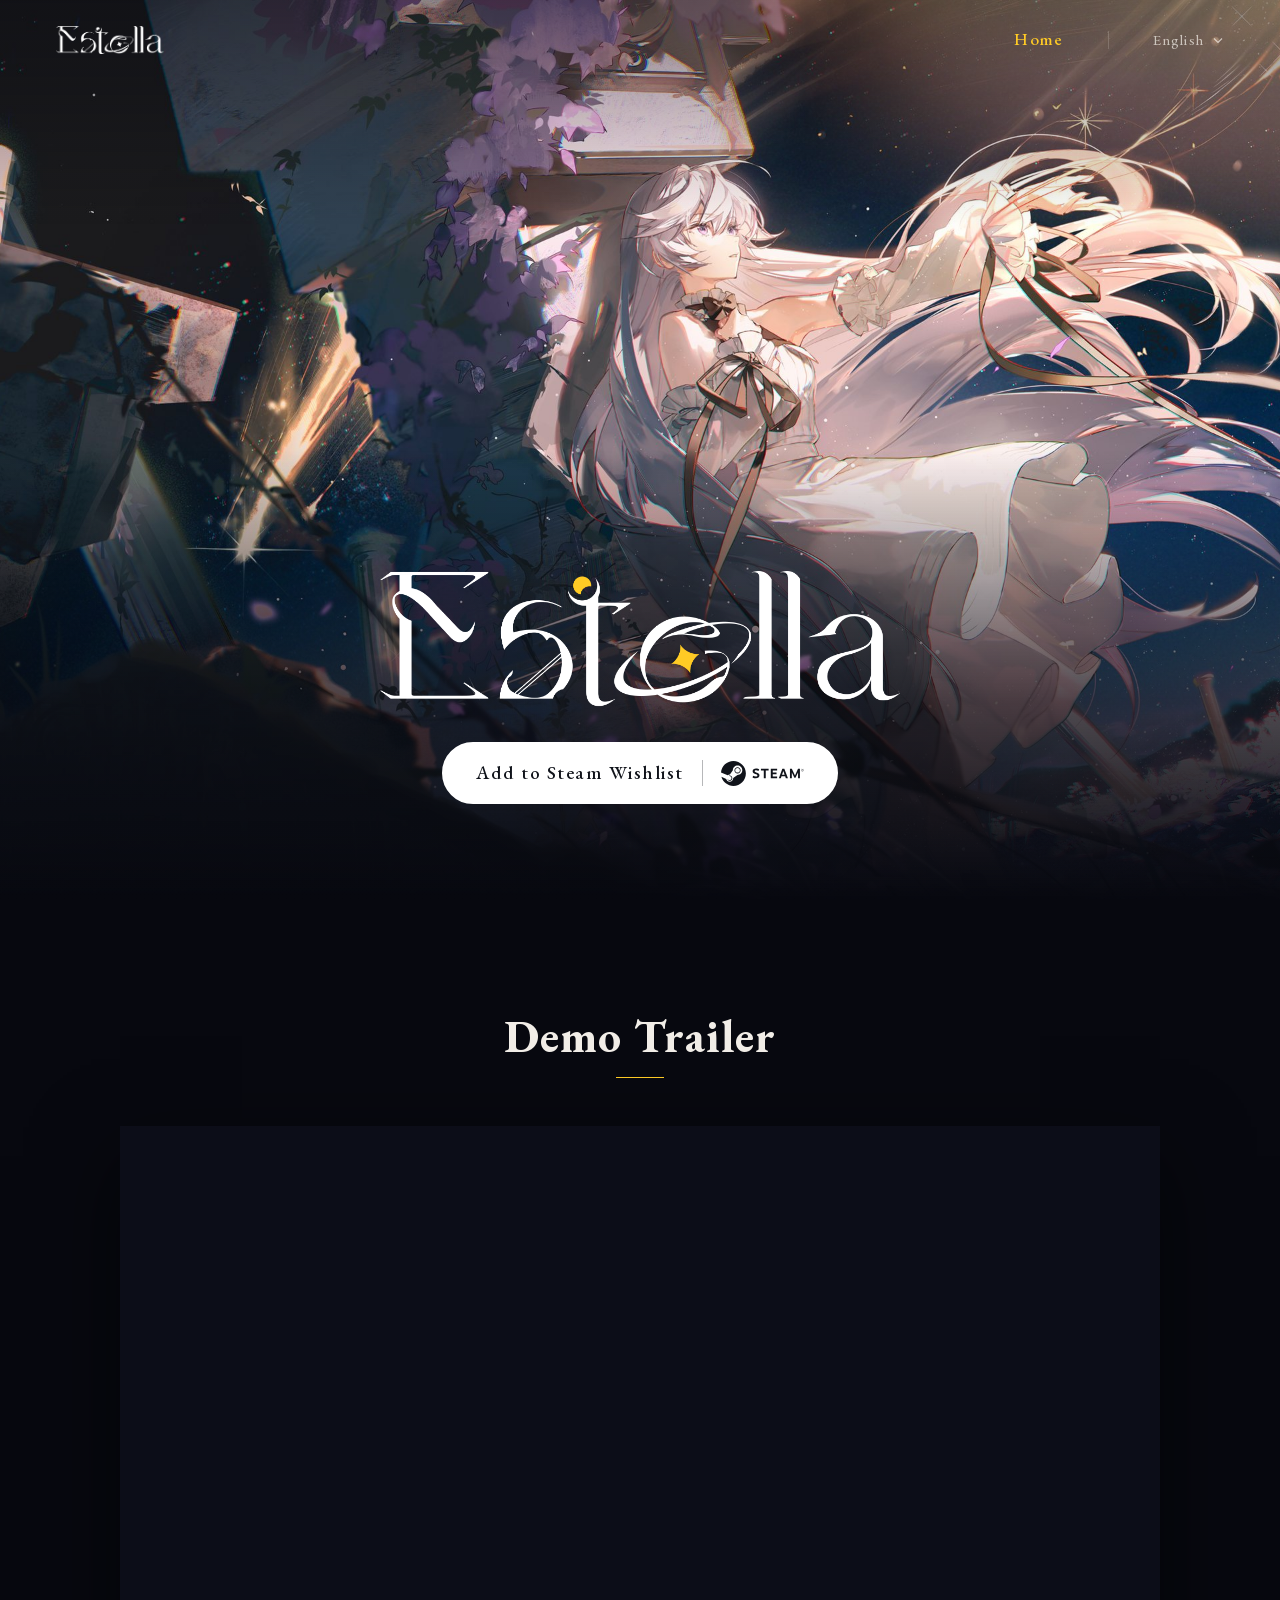
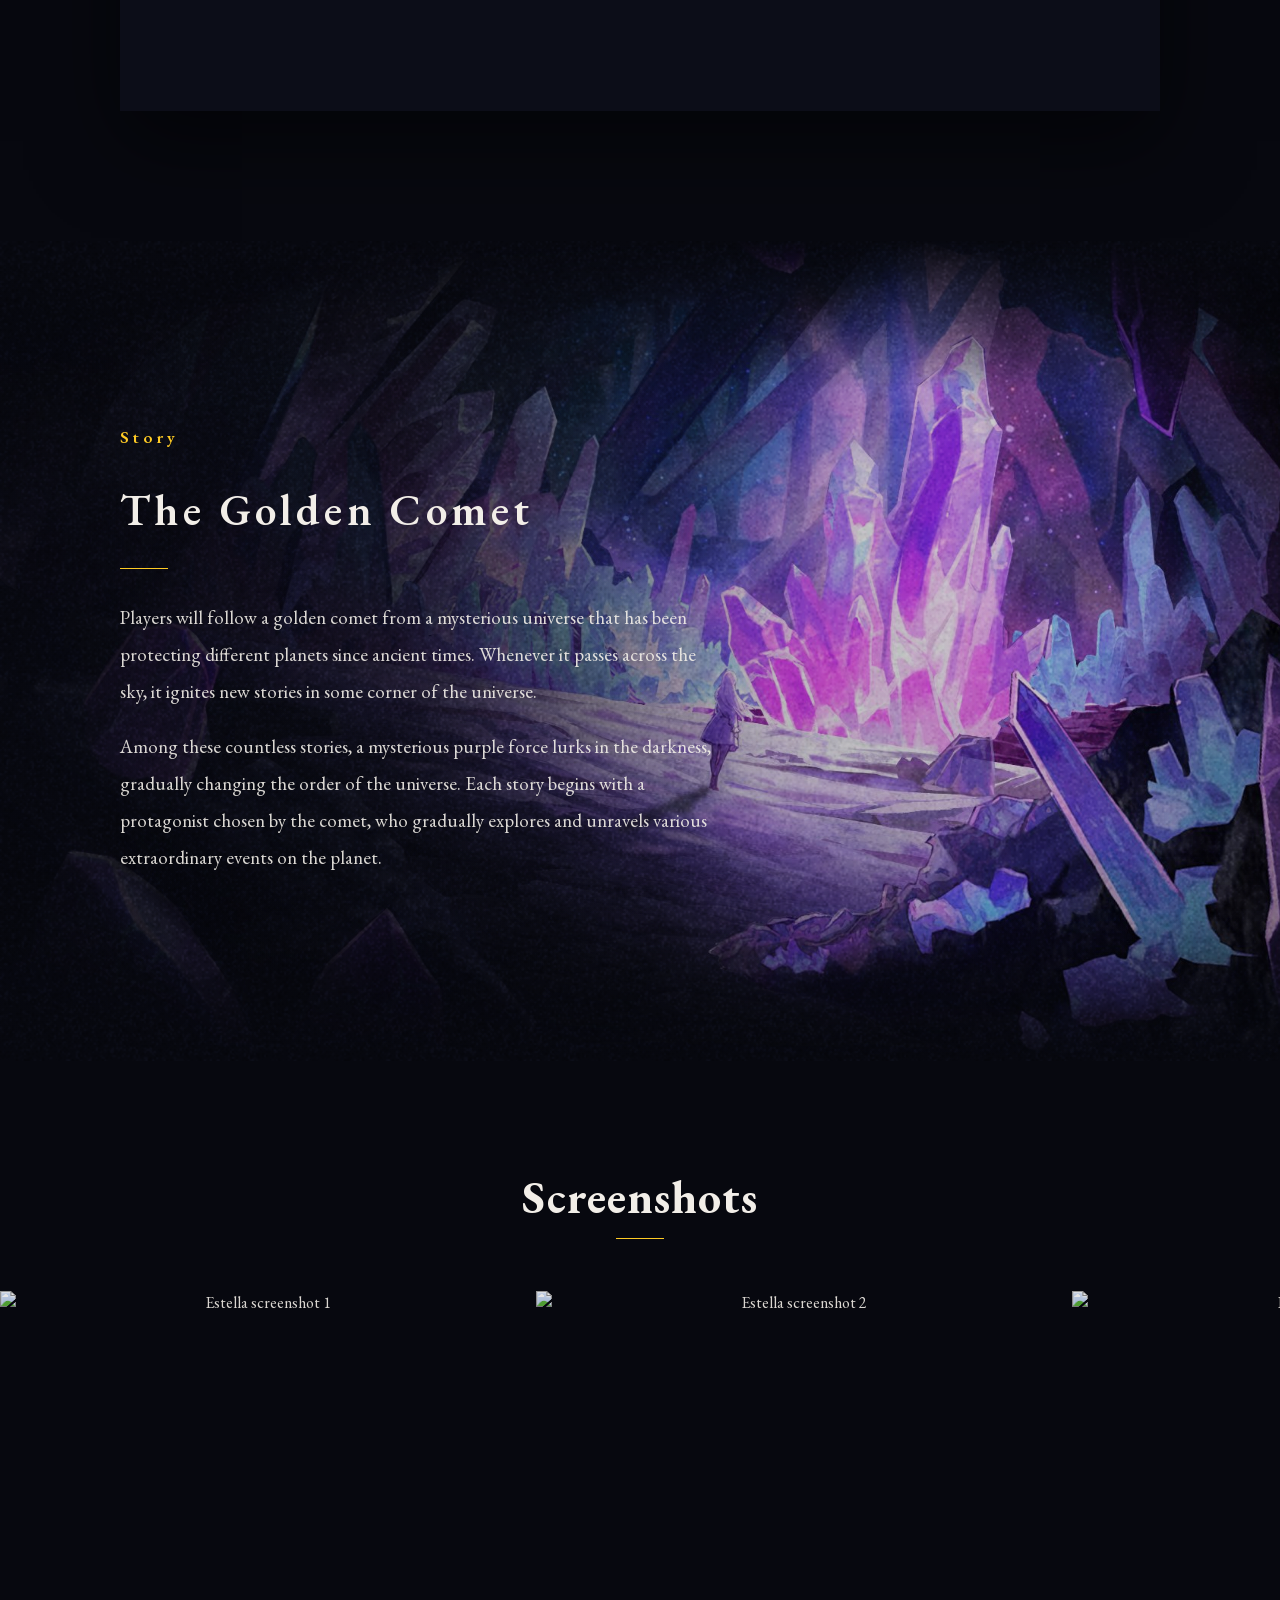
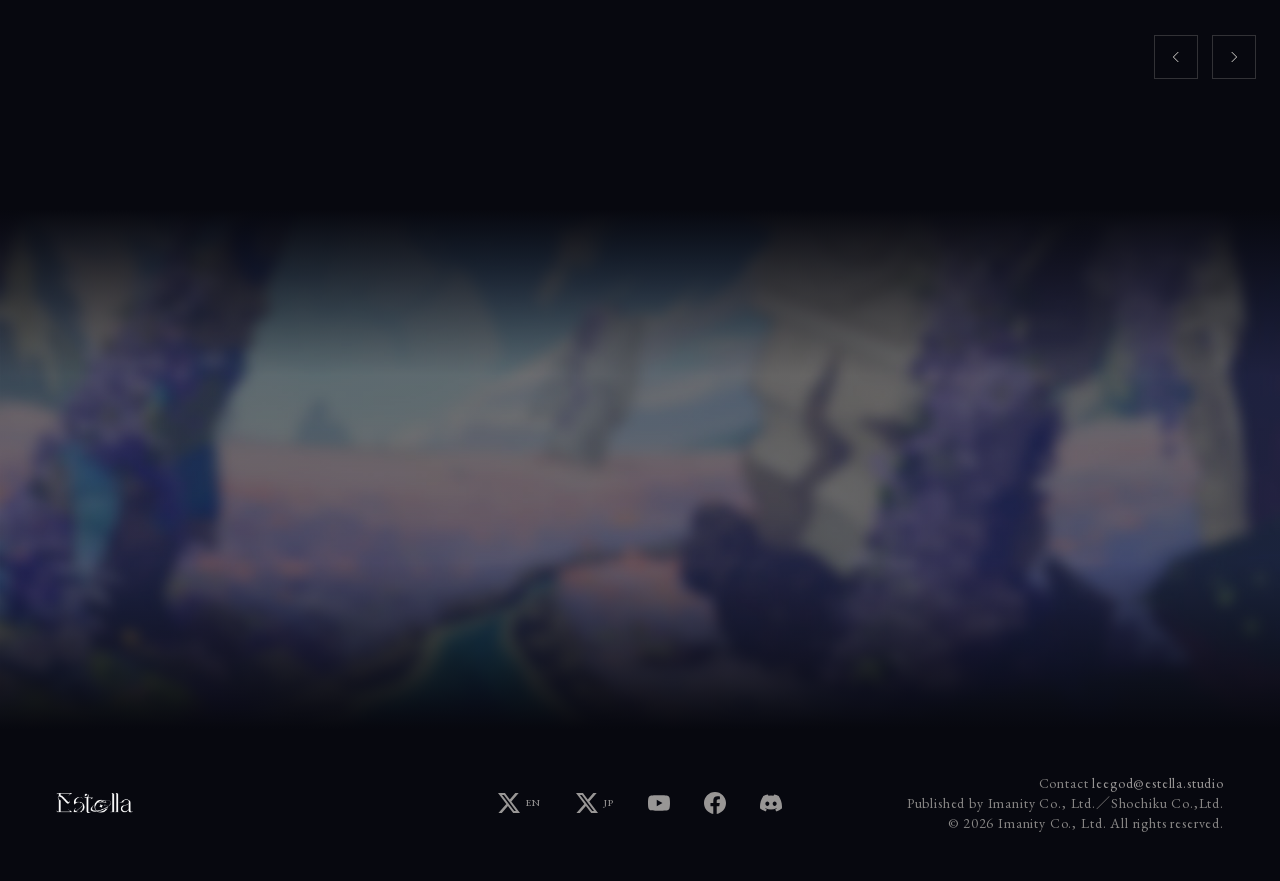
==== commit eda580eb: "deploy: GameEstella/estella-web@232c4d2b7980732152c65ab55416396e6e45f3c3" ====
--- a/index.html
+++ b/index.html
@@ -1,6 +1,6 @@
-<!DOCTYPE html><!--2r8EU6BLocy8_3jlZGwNw--><html lang="en"><head><meta charSet="utf-8"/><meta name="viewport" content="width=device-width, initial-scale=1, maximum-scale=5"/><meta name="viewport" content="width=device-width, initial-scale=1"/><link rel="preload" href="/_next/static/media/3663db0f43efa075-s.p.woff2" as="font" crossorigin="" type="font/woff2"/><link rel="preload" href="/_next/static/media/c679f70df756412c-s.p.woff2" as="font" crossorigin="" type="font/woff2"/><link rel="preload" as="image" href="/images/estella-logo-white.png"/><link rel="preload" as="image" href="/images/kv.jpg"/><link rel="preload" as="image" href="/images/estella-logo.png"/><link rel="preload" as="image" href="https://shared.akamai.steamstatic.com/store_item_assets/steam/apps/3380100/6aa89898e91e305f33b8a4eb72ac446c2dac6a9a/ss_6aa89898e91e305f33b8a4eb72ac446c2dac6a9a.600x338.jpg?t=1794896679"/><link rel="preload" as="image" href="https://shared.akamai.steamstatic.com/store_item_assets/steam/apps/3380100/34c13eb7d198aba9e7b81b85dde150e43a183c2f/ss_34c13eb7d198aba9e7b81b85dde150e43a183c2f.600x338.jpg?t=1794896679"/><link rel="stylesheet" href="/_next/static/css/1df3ef30857369f2.css" data-precedence="next"/><link rel="stylesheet" href="/_next/static/css/9f2772cbfe76567e.css" data-precedence="next"/><link rel="preload" as="script" fetchPriority="low" href="/_next/static/chunks/webpack-c0f8c2cdd99925d6.js"/><script src="/_next/static/chunks/43d3624b-9aeac6423fe75025.js" async=""></script><script src="/_next/static/chunks/817-3c1beed90448b447.js" async=""></script><script src="/_next/static/chunks/main-app-c0af5cf002237a07.js" async=""></script><script src="/_next/static/chunks/891-084d366fecb0fbde.js" async=""></script><script src="/_next/static/chunks/509-e59f82ca53dbaab0.js" async=""></script><script src="/_next/static/chunks/app/layout-ce063132e364def6.js" async=""></script><script async="" src="https://www.googletagmanager.com/gtag/js?id=G-6WTNDTHCRV"></script><script src="/_next/static/chunks/689-73e56af92194e5f7.js" async=""></script><script src="/_next/static/chunks/app/page-9b26e48eb0457f85.js" async=""></script><link rel="preconnect" href="https://fonts.googleapis.com"/><link rel="preconnect" href="https://fonts.gstatic.com" crossorigin="anonymous"/><link rel="icon" href="/favicon.ico"/><link rel="shortcut icon" href="/favicon.ico"/><link rel="icon" type="image/x-icon" href="/favicon.ico"/><meta name="theme-color" content="#07080F"/><meta name="next-size-adjust" content=""/><title>Estella | A PC Rhythm Game</title><meta name="description" content="Estella is an immersive rhythm game where players follow a golden comet through the cosmos, exploring extraordinary stories and uncovering ancient mysteries."/><meta name="application-name" content="Estella"/><meta name="author" content="Imanity Co., Ltd."/><meta name="keywords" content="rhythm game,music game,indie game,cosmic adventure,story-driven game,multiplayer,Estella,PC rhythm game,mouse rhythm game"/><meta name="creator" content="Imanity Co., Ltd."/><meta name="publisher" content="Imanity Co., Ltd."/><meta name="robots" content="index, follow"/><meta name="googlebot" content="index, follow, max-video-preview:-1, max-image-preview:large, max-snippet:-1"/><link rel="canonical" href="https://estella.studio"/><meta property="og:title" content="Estella | A PC Rhythm Game"/><meta property="og:description" content="Follow the golden comet through the cosmos, exploring extraordinary stories and uncovering ancient mysteries."/><meta property="og:url" content="https://estella.studio"/><meta property="og:site_name" content="Estella"/><meta property="og:locale" content="en_US"/><meta property="og:image" content="https://estella.studio/images/estella-og.jpg"/><meta property="og:image:width" content="1200"/><meta property="og:image:height" content="630"/><meta property="og:image:alt" content="Estella - A PC Rhythm Game"/><meta property="og:type" content="website"/><meta name="twitter:card" content="summary_large_image"/><meta name="twitter:creator" content="@GameEstella"/><meta name="twitter:title" content="Estella | A PC Rhythm Game"/><meta name="twitter:description" content="Follow the golden comet through the cosmos, exploring extraordinary stories and uncovering ancient mysteries."/><meta name="twitter:image" content="https://estella.studio/images/estella-og.jpg"/><link rel="icon" href="/favicon.ico" type="image/x-icon" sizes="32x32"/><link rel="icon" href="/icon.ico?b52e284db071b3fd" type="image/x-icon" sizes="32x32"/><script>document.documentElement.classList.add('js')</script><link href="https://fonts.googleapis.com/css2?family=Noto+Serif+TC:wght@400;500;600;700&amp;family=Noto+Serif+SC:wght@400;500;600;700&amp;family=Noto+Serif+JP:wght@400;500;600;700&amp;display=swap" rel="stylesheet"/><script>
+<!DOCTYPE html><!--PiQZRbdykui_Jvn8wUN29--><html lang="en"><head><meta charSet="utf-8"/><meta name="viewport" content="width=device-width, initial-scale=1, maximum-scale=5"/><meta name="viewport" content="width=device-width, initial-scale=1"/><link rel="preload" href="/_next/static/media/3663db0f43efa075-s.p.woff2" as="font" crossorigin="" type="font/woff2"/><link rel="preload" href="/_next/static/media/c679f70df756412c-s.p.woff2" as="font" crossorigin="" type="font/woff2"/><link rel="preload" as="image" href="/images/estella-logo-white.png"/><link rel="preload" as="image" href="/images/kv.jpg"/><link rel="preload" as="image" href="/images/estella-logo.png"/><link rel="preload" as="image" href="https://shared.akamai.steamstatic.com/store_item_assets/steam/apps/3380100/6aa89898e91e305f33b8a4eb72ac446c2dac6a9a/ss_6aa89898e91e305f33b8a4eb72ac446c2dac6a9a.600x338.jpg?t=1794896679"/><link rel="preload" as="image" href="https://shared.akamai.steamstatic.com/store_item_assets/steam/apps/3380100/34c13eb7d198aba9e7b81b85dde150e43a183c2f/ss_34c13eb7d198aba9e7b81b85dde150e43a183c2f.600x338.jpg?t=1794896679"/><link rel="stylesheet" href="/_next/static/css/1df3ef30857369f2.css" data-precedence="next"/><link rel="stylesheet" href="/_next/static/css/9f2772cbfe76567e.css" data-precedence="next"/><link rel="preload" as="script" fetchPriority="low" href="/_next/static/chunks/webpack-c0f8c2cdd99925d6.js"/><script src="/_next/static/chunks/43d3624b-9aeac6423fe75025.js" async=""></script><script src="/_next/static/chunks/817-3c1beed90448b447.js" async=""></script><script src="/_next/static/chunks/main-app-c0af5cf002237a07.js" async=""></script><script src="/_next/static/chunks/891-084d366fecb0fbde.js" async=""></script><script src="/_next/static/chunks/509-e59f82ca53dbaab0.js" async=""></script><script src="/_next/static/chunks/app/layout-ce063132e364def6.js" async=""></script><script async="" src="https://www.googletagmanager.com/gtag/js?id=G-6WTNDTHCRV"></script><script src="/_next/static/chunks/689-73e56af92194e5f7.js" async=""></script><script src="/_next/static/chunks/app/page-9b26e48eb0457f85.js" async=""></script><link rel="preconnect" href="https://fonts.googleapis.com"/><link rel="preconnect" href="https://fonts.gstatic.com" crossorigin="anonymous"/><link rel="icon" href="/favicon.ico"/><link rel="shortcut icon" href="/favicon.ico"/><link rel="icon" type="image/x-icon" href="/favicon.ico"/><meta name="theme-color" content="#07080F"/><meta name="next-size-adjust" content=""/><title>Estella | A PC Rhythm Game</title><meta name="description" content="Estella is an immersive rhythm game where players follow a golden comet through the cosmos, exploring extraordinary stories and uncovering ancient mysteries."/><meta name="application-name" content="Estella"/><meta name="author" content="Imanity Co., Ltd."/><meta name="keywords" content="rhythm game,music game,indie game,cosmic adventure,story-driven game,multiplayer,Estella,PC rhythm game,mouse rhythm game"/><meta name="creator" content="Imanity Co., Ltd."/><meta name="publisher" content="Imanity Co., Ltd."/><meta name="robots" content="index, follow"/><meta name="googlebot" content="index, follow, max-video-preview:-1, max-image-preview:large, max-snippet:-1"/><link rel="canonical" href="https://estella.studio"/><meta property="og:title" content="Estella | A PC Rhythm Game"/><meta property="og:description" content="Follow the golden comet through the cosmos, exploring extraordinary stories and uncovering ancient mysteries."/><meta property="og:url" content="https://estella.studio"/><meta property="og:site_name" content="Estella"/><meta property="og:locale" content="en_US"/><meta property="og:image" content="https://estella.studio/images/estella-og.jpg"/><meta property="og:image:width" content="1200"/><meta property="og:image:height" content="630"/><meta property="og:image:alt" content="Estella - A PC Rhythm Game"/><meta property="og:type" content="website"/><meta name="twitter:card" content="summary_large_image"/><meta name="twitter:creator" content="@GameEstella"/><meta name="twitter:title" content="Estella | A PC Rhythm Game"/><meta name="twitter:description" content="Follow the golden comet through the cosmos, exploring extraordinary stories and uncovering ancient mysteries."/><meta name="twitter:image" content="https://estella.studio/images/estella-og.jpg"/><link rel="icon" href="/favicon.ico" type="image/x-icon" sizes="32x32"/><link rel="icon" href="/icon.ico?b52e284db071b3fd" type="image/x-icon" sizes="32x32"/><script>document.documentElement.classList.add('js')</script><link href="https://fonts.googleapis.com/css2?family=Noto+Serif+TC:wght@400;500;600;700&amp;family=Noto+Serif+SC:wght@400;500;600;700&amp;family=Noto+Serif+JP:wght@400;500;600;700&amp;display=swap" rel="stylesheet"/><script>
               window.dataLayer = window.dataLayer || [];
               function gtag(){dataLayer.push(arguments);}
               gtag('js', new Date());
               gtag('config', 'G-6WTNDTHCRV');
-            </script><script type="application/ld+json">{"@context":"https://schema.org","@type":"VideoGame","name":"Estella","description":"An PC rhythm game where players follow a golden comet through the cosmos, exploring extraordinary stories and uncovering ancient mysteries.","genre":["Rhythm","Music","Adventure","Indie"],"gamePlatform":["PC","Mac"],"applicationCategory":"Game","operatingSystem":["Windows","macOS","Linux"],"publisher":{"@type":"Organization","name":"Imanity Co., Ltd."},"creator":{"@type":"Organization","name":"Imanity Co., Ltd."},"image":"https://estella.studio/images/estella-og.jpg","url":"https://estella.studio","offers":{"@type":"Offer","availability":"https://schema.org/ComingSoon","price":"0","priceCurrency":"USD"}}</script><script src="/_next/static/chunks/polyfills-42372ed130431b0a.js" noModule=""></script></head><body class="__variable_de42f9 __variable_c8689f font-display" style="overflow-y:scroll"><div hidden=""><!--$--><!--/$--></div><nav class="animate-nav-in fixed left-0 right-0 top-0 z-50 transition-colors duration-500 [animation-delay:0.9s] bg-transparent"><div class="flex h-[3.75rem] w-full items-center justify-between px-5 sm:h-20 sm:px-14"><a aria-label="Estella" class="transition-opacity duration-300 hover:opacity-75" href="/"><img alt="Estella" width="1920" height="499" decoding="async" data-nimg="1" class="h-[1.375rem] w-auto sm:h-[1.75rem]" style="color:transparent" src="/images/estella-logo-white.png"/></a><div class="flex items-center gap-[1.125rem] sm:gap-11"><div class="hidden items-center gap-11 sm:flex"><a class="text-[1.0625rem] font-medium tracking-[0.08em] transition-colors duration-300 text-gold" href="/">Home</a><span class="h-[1.125rem] w-px bg-silver/[0.18]"></span></div><div class="relative "><button type="button" aria-haspopup="listbox" aria-expanded="false" class="flex h-11 items-center gap-1.5 text-sm text-silver/[0.72] transition-colors hover:text-gold sm:gap-2 sm:text-[0.9375rem] sm:tracking-[0.08em]"><span class="sm:hidden">EN</span><span class="hidden sm:inline">English</span><svg class="h-[0.6875rem] w-[0.6875rem] sm:h-3 sm:w-3" viewBox="0 0 12 12" fill="none" stroke="currentColor" stroke-width="1.2"><path d="M2 4.5l4 4 4-4"></path></svg></button></div><button type="button" aria-label="Menu" aria-expanded="false" class="-mr-3 flex h-11 w-11 items-center justify-center text-silver sm:hidden"><svg class="h-[1.375rem] w-[1.375rem]" viewBox="0 0 24 24" fill="none" stroke="currentColor" stroke-width="1.3"><path d="M3 7h18M3 12h18M3 17h18"></path></svg></button></div></div></nav><main class="bg-ink text-silver"><section class="relative h-[45rem] overflow-hidden sm:h-screen sm:min-h-[50rem]"><div class="hero-media absolute inset-0"><img alt="" decoding="async" data-nimg="fill" class="animate-hero-settle object-cover object-[58%_50%] sm:object-[55%_45%]" style="position:absolute;height:100%;width:100%;left:0;top:0;right:0;bottom:0;color:transparent" src="/images/kv.jpg"/></div><div class="absolute inset-0 bg-[linear-gradient(180deg,rgba(7,8,15,0.5)_0%,rgba(7,8,15,0)_28%,rgba(7,8,15,0.15)_50%,rgba(7,8,15,0.8)_76%,#07080f_100%)] sm:bg-[linear-gradient(180deg,rgba(7,8,15,0.45)_0%,rgba(7,8,15,0)_25%,rgba(7,8,15,0)_50%,rgba(7,8,15,0.7)_78%,#07080f_100%)]"></div><div class="hero-copy absolute inset-x-0 bottom-10 z-10 flex flex-col items-center gap-4 px-6 text-center sm:bottom-24 sm:gap-[1.625rem]"><img alt="Estella" width="1920" height="499" decoding="async" data-nimg="1" class="animate-rise-in w-[16.25rem] max-w-full drop-shadow-[0_6px_28px_rgba(0,0,0,0.6)] [animation-delay:0.5s] sm:w-[32.5rem]" style="color:transparent" src="/images/estella-logo.png"/><div class="animate-rise-in w-full [animation-delay:0.8s] sm:w-auto"><a href="https://store.steampowered.com/app/3380100/Estella/" target="_blank" rel="noopener noreferrer" class="group inline-flex will-change-transform h-14 items-center justify-center gap-3.5 rounded-full border-2 px-5 text-[1.0625rem] font-medium tracking-[0.06em] transition-[color,background-color,border-color,transform,box-shadow] duration-300 ease-out hover:-translate-y-0.5 hover:shadow-[0_14px_36px_-10px_rgba(0,0,0,0.6)] active:translate-y-0 active:duration-100 sm:h-[3.875rem] sm:gap-[1.125rem] sm:px-8 sm:text-[1.1875rem] sm:tracking-[0.08em] border-white bg-white text-[#10131a] hover:bg-[#10131a] hover:text-white mt-[0.625rem] w-full sm:w-auto"><span>Add to Steam Wishlist</span><span class="h-[1.375rem] w-px bg-current opacity-30 sm:h-[1.625rem]"></span><svg viewBox="0 0 278 84" fill="currentColor" xmlns="http://www.w3.org/2000/svg" role="img" aria-label="Steam" class="h-[1.3125rem] w-auto shrink-0 transition-transform duration-300 ease-out group-hover:translate-x-0.5 sm:h-[1.5625rem]"><path d="M41.8,0C19.7,0,1.7,17,0,38.5l22.5,9.3c1.9-1.3,4.2-2.1,6.7-2.1c0.2,0,0.4,0,0.7,0l10-14.5c0-0.1,0-0.1,0-0.2 c0-8.7,7.1-15.8,15.8-15.8c8.7,0,15.8,7.1,15.8,15.8c0,8.7-7.1,15.8-15.8,15.8c-0.1,0-0.2,0-0.4,0L41,57.1c0,0.2,0,0.4,0,0.6 c0,6.5-5.3,11.9-11.9,11.9c-5.7,0-10.5-4.1-11.6-9.5L1.4,53.3c5,17.6,21.1,30.5,40.3,30.5c23.1,0,41.9-18.8,41.9-41.9 C83.7,18.8,64.9,0,41.8,0z"></path><path d="M26.3,63.6l-5.1-2.1c0.9,1.9,2.5,3.5,4.6,4.4c4.5,1.9,9.8-0.3,11.6-4.8c0.9-2.2,0.9-4.6,0-6.8 c-0.9-2.2-2.6-3.9-4.8-4.8c-2.2-0.9-4.5-0.9-6.6-0.1l5.3,2.2c3.3,1.4,4.9,5.2,3.5,8.6C33.4,63.4,29.6,65,26.3,63.6z"></path><path d="M66.1,31.1c0-5.8-4.7-10.5-10.5-10.5s-10.5,4.7-10.5,10.5s4.7,10.5,10.5,10.5S66.1,36.9,66.1,31.1z M47.7,31.1c0-4.4,3.5-7.9,7.9-7.9c4.4,0,7.9,3.5,7.9,7.9c0,4.4-3.5,7.9-7.9,7.9C51.2,39,47.7,35.5,47.7,31.1z"></path><path d="M128.4,28.7l-2.8,4.9c-2.2-1.5-5.1-2.4-7.7-2.4c-2.9,0-4.7,1.2-4.7,3.4c0,2.6,3.2,3.2,8,5 c5.1,1.8,8.1,4,8.1,8.7c0,6.4-5.1,10-12.3,10c-3.5,0-7.8-0.9-11.1-2.9l2-5.5c2.7,1.4,5.9,2.2,8.7,2.2c3.8,0,5.7-1.4,5.7-3.5 c0-2.4-2.8-3.1-7.3-4.6c-5.1-1.7-8.7-4-8.7-9.2c0-5.9,4.7-9.2,11.5-9.2C122.5,25.6,126.3,27.1,128.4,28.7z"></path><path d="M150.4,31.8v25.9h-6.6V31.8h-9.6v-5.7h25.8v5.7H150.4z"></path><path d="M173.9,31.8v7.1h12.7v5.7h-12.7V52h14.7v5.7h-21.3V26.1h21.3v5.7H173.9z"></path><path d="M203.3,51.6l-2.1,6.1h-6.9l11.8-31.6h6.7L225,57.7h-7.2l-2.1-6.1H203.3z M209.4,33.7l-4.3,12.6h8.7 L209.4,33.7z"></path><path d="M258.9,38.3l-8.6,18.4h-3.7L238,38.5v19.2h-6.3V26.1h6.3l10.6,22.8l10.2-22.8h6.4v31.6h-6.3L258.9,38.3z"></path><path d="M278,30.1c0,2.7-2,4.4-4.4,4.4c-2.3,0-4.4-1.7-4.4-4.4c0-2.7,2-4.4,4.4-4.4C276,25.7,278,27.4,278,30.1z M270,30.1c0,2.3,1.6,3.7,3.6,3.7c2,0,3.6-1.4,3.6-3.7c0-2.3-1.6-3.7-3.6-3.7C271.6,26.4,270,27.8,270,30.1z M273.7,27.9 c1.1,0,1.5,0.6,1.5,1.2c0,0.6-0.4,1-0.8,1.2l1,1.9h-0.8l-0.9-1.7h-0.9v1.7h-0.7v-4.3H273.7z M272.9,29.9h0.8 c0.5,0,0.8-0.3,0.8-0.7c0-0.4-0.2-0.7-0.8-0.7h-0.8V29.9z"></path></svg></a></div></div></section><section class="flex flex-col items-center gap-7 pt-16 sm:gap-12 sm:px-[7.5rem] sm:pt-[6.875rem]"><div class="flex flex-col items-center gap-2.5 sm:gap-3.5"><h2 class="reveal reveal-up h-latin text-[2rem] sm:text-[2.875rem]" style="--reveal-delay:0ms">Demo Trailer</h2><span class="reveal reveal-bar title-bar w-10 sm:w-12" style="--reveal-delay:250ms"></span></div><div class="reveal reveal-scale aspect-video w-full max-w-[75rem] overflow-hidden bg-ink-2 sm:shadow-[0_30px_80px_rgba(0,0,0,0.55)]" style="--reveal-delay:150ms"><iframe class="h-full w-full" src="https://www.youtube.com/embed/QavLBFVBQeE" title="Estella Game Trailer" allow="accelerometer; autoplay; clipboard-write; encrypted-media; gyroscope; picture-in-picture" allowFullScreen=""></iframe></div></section><section class="glitch-host relative mt-[4.5rem] flex items-center overflow-hidden sm:mt-[8.125rem] sm:h-[51.25rem]"><div class="reveal reveal-zoom absolute inset-0" style="--reveal-delay:0ms"><img alt="" loading="lazy" decoding="async" data-nimg="fill" class="object-cover object-[62%_50%] sm:object-[60%_50%]" style="position:absolute;height:100%;width:100%;left:0;top:0;right:0;bottom:0;color:transparent" src="/images/story.jpg"/><img alt="" aria-hidden="true" loading="lazy" decoding="async" data-nimg="fill" class="glitch-tear glitch-tear-a object-cover object-[62%_50%] sm:object-[60%_50%]" style="position:absolute;height:100%;width:100%;left:0;top:0;right:0;bottom:0;color:transparent" src="/images/story.jpg"/><img alt="" aria-hidden="true" loading="lazy" decoding="async" data-nimg="fill" class="glitch-tear glitch-tear-b object-cover object-[62%_50%] sm:object-[60%_50%]" style="position:absolute;height:100%;width:100%;left:0;top:0;right:0;bottom:0;color:transparent" src="/images/story.jpg"/></div><div class="absolute inset-0 bg-[linear-gradient(180deg,#07080f_0%,rgba(7,8,15,0.45)_18%,rgba(7,8,15,0.7)_55%,#07080f_100%)] sm:bg-[linear-gradient(180deg,#07080f_0%,rgba(7,8,15,0.15)_18%,rgba(7,8,15,0.15)_82%,#07080f_100%),linear-gradient(90deg,rgba(7,8,15,0.9)_0%,rgba(7,8,15,0.7)_34%,rgba(7,8,15,0.15)_60%,rgba(7,8,15,0)_100%)]"></div><canvas aria-hidden="true" class="glitch-noise pointer-events-none absolute inset-0 h-full w-full "></canvas><div class="relative z-10 flex w-full flex-col items-center gap-[1.125rem] px-6 py-24 text-center sm:items-start sm:gap-[1.875rem] sm:px-[7.5rem] sm:py-0 sm:text-left"><p class="reveal reveal-up eyebrow text-[1.0625rem]" style="--reveal-delay:0ms">Story</p><h2 class="reveal reveal-up glitch-text h-cjk max-w-[38.75rem] text-balance text-[1.625rem] sm:text-[2.75rem]" style="--reveal-delay:120ms" data-text="The Golden Comet">The Golden Comet</h2><span class="reveal reveal-bar title-bar w-10 origin-center sm:w-12 sm:origin-left" style="--reveal-delay:320ms"></span><div class="reveal reveal-up flex max-w-[37.5rem] flex-col gap-[1.125rem]" style="--reveal-delay:360ms"><p class="p-cjk text-base leading-[1.9] text-silver/[0.92] sm:text-[1.1875rem] sm:leading-[1.95] sm:text-silver/90">Players will follow a golden comet from a mysterious universe that has been protecting different planets since ancient times. Whenever it passes across the sky, it ignites new stories in some corner of the universe.</p><p class="p-cjk text-base leading-[1.9] text-silver/[0.92] sm:text-[1.1875rem] sm:leading-[1.95] sm:text-silver/90">Among these countless stories, a mysterious purple force lurks in the darkness, gradually changing the order of the universe. Each story begins with a protagonist chosen by the comet, who gradually explores and unravels various extraordinary events on the planet.</p></div></div></section><section class="flex flex-col items-center gap-7 pt-16 sm:gap-[3.25rem] sm:pt-[6.875rem]"><div class="flex flex-col items-center gap-2.5 px-6 sm:gap-3.5"><h2 class="reveal reveal-up h-latin text-[2rem] sm:text-[2.875rem]" style="--reveal-delay:0ms">Screenshots</h2><span class="reveal reveal-bar title-bar w-10 sm:w-12" style="--reveal-delay:250ms"></span></div><div class="w-full"><div class="no-scrollbar flex snap-x snap-mandatory gap-2.5 overflow-x-auto px-3 sm:gap-4 sm:px-6"><button class="reveal reveal-up group relative aspect-video w-[18.75rem] shrink-0 cursor-zoom-in snap-start overflow-hidden p-0 sm:w-[32.5rem]" style="--reveal-delay:0ms" type="button" aria-label="View screenshot 1"><img src="https://shared.akamai.steamstatic.com/store_item_assets/steam/apps/3380100/6aa89898e91e305f33b8a4eb72ac446c2dac6a9a/ss_6aa89898e91e305f33b8a4eb72ac446c2dac6a9a.600x338.jpg?t=1794896679" alt="Estella screenshot 1" loading="eager" class="h-full w-full object-cover brightness-[0.9] transition-[transform,filter] duration-700 ease-out group-hover:scale-[1.04] group-hover:brightness-100"/></button><button class="reveal reveal-up group relative aspect-video w-[18.75rem] shrink-0 cursor-zoom-in snap-start overflow-hidden p-0 sm:w-[32.5rem]" style="--reveal-delay:110ms" type="button" aria-label="View screenshot 2"><img src="https://shared.akamai.steamstatic.com/store_item_assets/steam/apps/3380100/34c13eb7d198aba9e7b81b85dde150e43a183c2f/ss_34c13eb7d198aba9e7b81b85dde150e43a183c2f.600x338.jpg?t=1794896679" alt="Estella screenshot 2" loading="eager" class="h-full w-full object-cover brightness-[0.9] transition-[transform,filter] duration-700 ease-out group-hover:scale-[1.04] group-hover:brightness-100"/></button><button class="reveal reveal-up group relative aspect-video w-[18.75rem] shrink-0 cursor-zoom-in snap-start overflow-hidden p-0 sm:w-[32.5rem]" style="--reveal-delay:220ms" type="button" aria-label="View screenshot 3"><img src="https://shared.akamai.steamstatic.com/store_item_assets/steam/apps/3380100/db16d763e1690542cac8380c9b681c4362265915/ss_db16d763e1690542cac8380c9b681c4362265915.600x338.jpg?t=1794896679" alt="Estella screenshot 3" loading="lazy" class="h-full w-full object-cover brightness-[0.9] transition-[transform,filter] duration-700 ease-out group-hover:scale-[1.04] group-hover:brightness-100"/></button><button class="reveal reveal-up group relative aspect-video w-[18.75rem] shrink-0 cursor-zoom-in snap-start overflow-hidden p-0 sm:w-[32.5rem]" style="--reveal-delay:220ms" type="button" aria-label="View screenshot 4"><img src="https://shared.akamai.steamstatic.com/store_item_assets/steam/apps/3380100/f876d2ff0bd9d0b724c3494de97406c0689ba37a/ss_f876d2ff0bd9d0b724c3494de97406c0689ba37a.600x338.jpg?t=1794896679" alt="Estella screenshot 4" loading="lazy" class="h-full w-full object-cover brightness-[0.9] transition-[transform,filter] duration-700 ease-out group-hover:scale-[1.04] group-hover:brightness-100"/></button><button class="reveal reveal-up group relative aspect-video w-[18.75rem] shrink-0 cursor-zoom-in snap-start overflow-hidden p-0 sm:w-[32.5rem]" style="--reveal-delay:220ms" type="button" aria-label="View screenshot 5"><img src="https://shared.akamai.steamstatic.com/store_item_assets/steam/apps/3380100/36ac2db5acb8286ba22004c962ec7c119e10941a/ss_36ac2db5acb8286ba22004c962ec7c119e10941a.600x338.jpg?t=1794896679" alt="Estella screenshot 5" loading="lazy" class="h-full w-full object-cover brightness-[0.9] transition-[transform,filter] duration-700 ease-out group-hover:scale-[1.04] group-hover:brightness-100"/></button><button class="reveal reveal-up group relative aspect-video w-[18.75rem] shrink-0 cursor-zoom-in snap-start overflow-hidden p-0 sm:w-[32.5rem]" style="--reveal-delay:220ms" type="button" aria-label="View screenshot 6"><img src="https://shared.akamai.steamstatic.com/store_item_assets/steam/apps/3380100/4e7c03c12d7529f0becff7e048e1d031b9c0e0b9/ss_4e7c03c12d7529f0becff7e048e1d031b9c0e0b9.600x338.jpg?t=1794896679" alt="Estella screenshot 6" loading="lazy" class="h-full w-full object-cover brightness-[0.9] transition-[transform,filter] duration-700 ease-out group-hover:scale-[1.04] group-hover:brightness-100"/></button><button class="reveal reveal-up group relative aspect-video w-[18.75rem] shrink-0 cursor-zoom-in snap-start overflow-hidden p-0 sm:w-[32.5rem]" style="--reveal-delay:220ms" type="button" aria-label="View screenshot 7"><img src="https://shared.akamai.steamstatic.com/store_item_assets/steam/apps/3380100/7b9b8751386db1d60d4875b4e56228e3dca298cb/ss_7b9b8751386db1d60d4875b4e56228e3dca298cb.600x338.jpg?t=1794896679" alt="Estella screenshot 7" loading="lazy" class="h-full w-full object-cover brightness-[0.9] transition-[transform,filter] duration-700 ease-out group-hover:scale-[1.04] group-hover:brightness-100"/></button></div><div class="hidden justify-end px-6 sm:mt-[3.25rem] sm:flex"><div class="flex gap-3.5"><button type="button" aria-label="Previous screenshots" class="flex h-11 w-11 items-center justify-center border border-silver/[0.18] text-silver transition-[color,border-color,transform] duration-300 hover:border-gold hover:text-gold active:scale-95"><svg class="h-4 w-4" fill="none" viewBox="0 0 24 24" stroke="currentColor" stroke-width="1.3"><path stroke-linecap="round" stroke-linejoin="round" d="M15 19l-7-7 7-7"></path></svg></button><button type="button" aria-label="More screenshots" class="flex h-11 w-11 items-center justify-center border border-silver/[0.18] text-silver transition-[color,border-color,transform] duration-300 hover:border-gold hover:text-gold active:scale-95"><svg class="h-4 w-4" fill="none" viewBox="0 0 24 24" stroke="currentColor" stroke-width="1.3"><path stroke-linecap="round" stroke-linejoin="round" d="M9 5l7 7-7 7"></path></svg></button></div></div></div></section><section class="relative mt-[4.5rem] flex items-center justify-center overflow-hidden py-[5.75rem] sm:mt-[8.125rem] sm:h-[32.5rem] sm:py-0"><div class="reveal reveal-zoom absolute inset-0" style="--reveal-delay:0ms"><img alt="" loading="lazy" decoding="async" data-nimg="fill" class="object-cover object-[50%_45%] brightness-[0.6]" style="position:absolute;height:100%;width:100%;left:0;top:0;right:0;bottom:0;color:transparent" src="/images/cta.jpg"/></div><div class="absolute inset-0 bg-[linear-gradient(180deg,#07080f_0%,rgba(7,8,15,0.32)_30%,rgba(7,8,15,0.32)_70%,#07080f_100%)] sm:bg-[linear-gradient(180deg,#07080f_0%,rgba(7,8,15,0.3)_32%,rgba(7,8,15,0.3)_68%,#07080f_100%)]"></div><div class="relative z-10 flex w-full flex-col items-center gap-[1.125rem] px-6 text-center sm:w-auto sm:gap-[1.375rem]"><div class="reveal reveal-scale w-full sm:w-auto" style="--reveal-delay:0ms"><a href="https://store.steampowered.com/app/3380100/Estella/" target="_blank" rel="noopener noreferrer" class="group inline-flex will-change-transform h-14 items-center justify-center gap-3.5 rounded-full border-2 px-5 text-[1.0625rem] font-medium tracking-[0.06em] transition-[color,background-color,border-color,transform,box-shadow] duration-300 ease-out hover:-translate-y-0.5 hover:shadow-[0_14px_36px_-10px_rgba(0,0,0,0.6)] active:translate-y-0 active:duration-100 sm:h-[3.875rem] sm:gap-[1.125rem] sm:px-8 sm:text-[1.1875rem] sm:tracking-[0.08em] border-[#10131a] bg-[#10131a] text-white hover:border-white hover:bg-white hover:text-[#10131a] w-full sm:w-auto"><span>Add to Steam Wishlist</span><span class="h-[1.375rem] w-px bg-current opacity-30 sm:h-[1.625rem]"></span><svg viewBox="0 0 278 84" fill="currentColor" xmlns="http://www.w3.org/2000/svg" role="img" aria-label="Steam" class="h-[1.3125rem] w-auto shrink-0 transition-transform duration-300 ease-out group-hover:translate-x-0.5 sm:h-[1.5625rem]"><path d="M41.8,0C19.7,0,1.7,17,0,38.5l22.5,9.3c1.9-1.3,4.2-2.1,6.7-2.1c0.2,0,0.4,0,0.7,0l10-14.5c0-0.1,0-0.1,0-0.2 c0-8.7,7.1-15.8,15.8-15.8c8.7,0,15.8,7.1,15.8,15.8c0,8.7-7.1,15.8-15.8,15.8c-0.1,0-0.2,0-0.4,0L41,57.1c0,0.2,0,0.4,0,0.6 c0,6.5-5.3,11.9-11.9,11.9c-5.7,0-10.5-4.1-11.6-9.5L1.4,53.3c5,17.6,21.1,30.5,40.3,30.5c23.1,0,41.9-18.8,41.9-41.9 C83.7,18.8,64.9,0,41.8,0z"></path><path d="M26.3,63.6l-5.1-2.1c0.9,1.9,2.5,3.5,4.6,4.4c4.5,1.9,9.8-0.3,11.6-4.8c0.9-2.2,0.9-4.6,0-6.8 c-0.9-2.2-2.6-3.9-4.8-4.8c-2.2-0.9-4.5-0.9-6.6-0.1l5.3,2.2c3.3,1.4,4.9,5.2,3.5,8.6C33.4,63.4,29.6,65,26.3,63.6z"></path><path d="M66.1,31.1c0-5.8-4.7-10.5-10.5-10.5s-10.5,4.7-10.5,10.5s4.7,10.5,10.5,10.5S66.1,36.9,66.1,31.1z M47.7,31.1c0-4.4,3.5-7.9,7.9-7.9c4.4,0,7.9,3.5,7.9,7.9c0,4.4-3.5,7.9-7.9,7.9C51.2,39,47.7,35.5,47.7,31.1z"></path><path d="M128.4,28.7l-2.8,4.9c-2.2-1.5-5.1-2.4-7.7-2.4c-2.9,0-4.7,1.2-4.7,3.4c0,2.6,3.2,3.2,8,5 c5.1,1.8,8.1,4,8.1,8.7c0,6.4-5.1,10-12.3,10c-3.5,0-7.8-0.9-11.1-2.9l2-5.5c2.7,1.4,5.9,2.2,8.7,2.2c3.8,0,5.7-1.4,5.7-3.5 c0-2.4-2.8-3.1-7.3-4.6c-5.1-1.7-8.7-4-8.7-9.2c0-5.9,4.7-9.2,11.5-9.2C122.5,25.6,126.3,27.1,128.4,28.7z"></path><path d="M150.4,31.8v25.9h-6.6V31.8h-9.6v-5.7h25.8v5.7H150.4z"></path><path d="M173.9,31.8v7.1h12.7v5.7h-12.7V52h14.7v5.7h-21.3V26.1h21.3v5.7H173.9z"></path><path d="M203.3,51.6l-2.1,6.1h-6.9l11.8-31.6h6.7L225,57.7h-7.2l-2.1-6.1H203.3z M209.4,33.7l-4.3,12.6h8.7 L209.4,33.7z"></path><path d="M258.9,38.3l-8.6,18.4h-3.7L238,38.5v19.2h-6.3V26.1h6.3l10.6,22.8l10.2-22.8h6.4v31.6h-6.3L258.9,38.3z"></path><path d="M278,30.1c0,2.7-2,4.4-4.4,4.4c-2.3,0-4.4-1.7-4.4-4.4c0-2.7,2-4.4,4.4-4.4C276,25.7,278,27.4,278,30.1z M270,30.1c0,2.3,1.6,3.7,3.6,3.7c2,0,3.6-1.4,3.6-3.7c0-2.3-1.6-3.7-3.6-3.7C271.6,26.4,270,27.8,270,30.1z M273.7,27.9 c1.1,0,1.5,0.6,1.5,1.2c0,0.6-0.4,1-0.8,1.2l1,1.9h-0.8l-0.9-1.7h-0.9v1.7h-0.7v-4.3H273.7z M272.9,29.9h0.8 c0.5,0,0.8-0.3,0.8-0.7c0-0.4-0.2-0.7-0.8-0.7h-0.8V29.9z"></path></svg></a></div><p class="reveal reveal-up text-[0.9375rem] tracking-[0.14em] text-white/[0.92] [text-shadow:0_1px_12px_rgba(7,8,15,0.55)] sm:text-[1.0625rem]" style="--reveal-delay:180ms">Demo available on Steam</p></div></section></main><!--$--><!--/$--><footer><div class="flex w-full flex-col items-center gap-[1.375rem] px-6 pb-10 pt-7 text-center sm:grid sm:grid-cols-3 sm:items-center sm:gap-8 sm:px-14 sm:pb-12 sm:pt-11 sm:text-left"><a aria-label="Estella" class="hidden justify-self-start transition-opacity duration-300 hover:opacity-75 sm:block" href="/"><img alt="Estella" loading="lazy" width="1920" height="499" decoding="async" data-nimg="1" class="h-5 w-auto" style="color:transparent" src="/images/estella-logo-white.png"/></a><div class="flex flex-wrap items-center justify-center gap-6 sm:gap-[2.125rem] sm:justify-self-center"><a href="https://x.com/GameEstella" target="_blank" rel="noopener noreferrer" aria-label="X (English)" title="X (English)" class="flex items-center gap-1.5 text-silver/[0.62] transition-colors duration-300 hover:text-gold"><svg viewBox="0 0 24 24" fill="currentColor" aria-hidden="true" class="h-5 w-5 sm:h-[1.375rem] sm:w-[1.375rem]"><path d="M18.901 1.153h3.68l-8.04 9.19L24 22.846h-7.406l-5.8-7.584-6.638 7.584H.474l8.6-9.83L0 1.154h7.594l5.243 6.932 6.064-6.933Zm-1.291 19.482h2.039L6.486 3.24H4.298l13.312 17.395Z"></path></svg><span class="text-[0.625rem] font-medium leading-none tracking-[0.14em]">EN</span></a><a href="https://x.com/GameEstella_jp" target="_blank" rel="noopener noreferrer" aria-label="X (日本語)" title="X (日本語)" class="flex items-center gap-1.5 text-silver/[0.62] transition-colors duration-300 hover:text-gold"><svg viewBox="0 0 24 24" fill="currentColor" aria-hidden="true" class="h-5 w-5 sm:h-[1.375rem] sm:w-[1.375rem]"><path d="M18.901 1.153h3.68l-8.04 9.19L24 22.846h-7.406l-5.8-7.584-6.638 7.584H.474l8.6-9.83L0 1.154h7.594l5.243 6.932 6.064-6.933Zm-1.291 19.482h2.039L6.486 3.24H4.298l13.312 17.395Z"></path></svg><span class="text-[0.625rem] font-medium leading-none tracking-[0.14em]">JP</span></a><a href="https://www.youtube.com/@GameEStella" target="_blank" rel="noopener noreferrer" aria-label="YouTube" title="YouTube" class="flex items-center gap-1.5 text-silver/[0.62] transition-colors duration-300 hover:text-gold"><svg viewBox="0 0 24 24" fill="currentColor" aria-hidden="true" class="h-5 w-5 sm:h-[1.375rem] sm:w-[1.375rem]"><path d="M23.498 6.186a3.016 3.016 0 0 0-2.122-2.136C19.505 3.545 12 3.545 12 3.545s-7.505 0-9.377.505A3.017 3.017 0 0 0 .502 6.186C0 8.07 0 12 0 12s0 3.93.502 5.814a3.016 3.016 0 0 0 2.122 2.136c1.871.505 9.376.505 9.376.505s7.505 0 9.377-.505a3.015 3.015 0 0 0 2.122-2.136C24 15.93 24 12 24 12s0-3.93-.502-5.814ZM9.545 15.568V8.432L15.818 12l-6.273 3.568Z"></path></svg></a><a href="https://www.facebook.com/estellagame/" target="_blank" rel="noopener noreferrer" aria-label="Facebook" title="Facebook" class="flex items-center gap-1.5 text-silver/[0.62] transition-colors duration-300 hover:text-gold"><svg viewBox="0 0 24 24" fill="currentColor" aria-hidden="true" class="h-5 w-5 sm:h-[1.375rem] sm:w-[1.375rem]"><path d="M24 12.073C24 5.446 18.627 0 12 0S0 5.446 0 12.073c0 5.99 4.388 10.954 10.125 11.854v-8.385H7.078v-3.469h3.047V9.43c0-3.007 1.792-4.669 4.533-4.669 1.312 0 2.686.235 2.686.235v2.953H15.83c-1.491 0-1.956.925-1.956 1.874v2.25h3.328l-.532 3.469h-2.796v8.385C19.612 23.027 24 18.062 24 12.073Z"></path></svg></a><a href="https://discord.gg/aepGAaqmVC" target="_blank" rel="noopener noreferrer" aria-label="Discord" title="Discord" class="flex items-center gap-1.5 text-silver/[0.62] transition-colors duration-300 hover:text-gold"><svg viewBox="0 0 24 24" fill="currentColor" aria-hidden="true" class="h-5 w-5 sm:h-[1.375rem] sm:w-[1.375rem]"><path d="M20.317 4.37a19.791 19.791 0 0 0-4.885-1.515.074.074 0 0 0-.079.037c-.21.375-.444.865-.608 1.25a18.27 18.27 0 0 0-5.487 0 12.64 12.64 0 0 0-.617-1.25.077.077 0 0 0-.079-.037A19.736 19.736 0 0 0 3.677 4.37a.07.07 0 0 0-.032.027C.533 9.046-.32 13.58.099 18.058a.082.082 0 0 0 .031.056 19.9 19.9 0 0 0 5.993 3.03.078.078 0 0 0 .084-.028c.462-.63.874-1.295 1.226-1.994a.076.076 0 0 0-.041-.106 13.107 13.107 0 0 1-1.872-.892.077.077 0 0 1-.008-.128c.126-.094.252-.192.372-.292a.074.074 0 0 1 .078-.01c3.928 1.793 8.18 1.793 12.061 0a.074.074 0 0 1 .079.01c.12.1.246.199.373.292a.077.077 0 0 1-.006.128c-.598.35-1.22.642-1.873.891a.077.077 0 0 0-.041.107c.36.698.772 1.363 1.225 1.993a.076.076 0 0 0 .084.028 19.839 19.839 0 0 0 6.002-3.03.077.077 0 0 0 .032-.055c.5-5.177-.838-9.674-3.549-13.661a.061.061 0 0 0-.031-.029ZM8.02 15.331c-1.182 0-2.157-1.085-2.157-2.419 0-1.333.956-2.419 2.157-2.419 1.211 0 2.176 1.095 2.157 2.42 0 1.333-.956 2.418-2.157 2.418Zm7.975 0c-1.183 0-2.157-1.085-2.157-2.419 0-1.333.955-2.419 2.157-2.419 1.21 0 2.176 1.095 2.157 2.42 0 1.333-.946 2.418-2.157 2.418Z"></path></svg></a></div><div class="text-[0.8125rem] leading-[1.7] tracking-[0.04em] text-silver/55 sm:justify-self-end sm:text-right sm:text-sm sm:tracking-[0.06em]"><p>Contact<!-- --> <a href="mailto:leegod@estella.studio" class="text-silver/[0.62] transition-colors duration-300 hover:text-gold">leegod@estella.studio</a></p><p>Published by Imanity Co., Ltd.／Shochiku Co.,Ltd.</p><p>© 2026 Imanity Co., Ltd. All rights reserved.</p></div></div></footer><script src="/_next/static/chunks/webpack-c0f8c2cdd99925d6.js" id="_R_" async=""></script><script>(self.__next_f=self.__next_f||[]).push([0])</script><script>self.__next_f.push([1,"1:\"$Sreact.fragment\"\n2:I[552,[\"891\",\"static/chunks/891-084d366fecb0fbde.js\",\"509\",\"static/chunks/509-e59f82ca53dbaab0.js\",\"177\",\"static/chunks/app/layout-ce063132e364def6.js\"],\"LanguageProvider\"]\n3:I[3193,[\"891\",\"static/chunks/891-084d366fecb0fbde.js\",\"509\",\"static/chunks/509-e59f82ca53dbaab0.js\",\"177\",\"static/chunks/app/layout-ce063132e364def6.js\"],\"Navbar\"]\n4:I[9690,[],\"\"]\n5:I[3048,[],\"\"]\n6:I[8608,[\"891\",\"static/chunks/891-084d366fecb0fbde.js\",\"509\",\"static/chunks/509-e59f82ca53dbaab0.js\",\"177\",\"static/chunks/app/layout-ce063132e364def6.js\"],\"Footer\"]\n8:I[7731,[],\"OutletBoundary\"]\na:I[1810,[],\"AsyncMetadataOutlet\"]\nd:I[2354,[],\"\"]\n:HL[\"/_next/static/media/3663db0f43efa075-s.p.woff2\",\"font\",{\"crossOrigin\":\"\",\"type\":\"font/woff2\"}]\n:HL[\"/_next/static/media/c679f70df756412c-s.p.woff2\",\"font\",{\"crossOrigin\":\"\",\"type\":\"font/woff2\"}]\n:HL[\"/_next/static/css/1df3ef30857369f2.css\",\"style\"]\n:HL[\"/_next/static/css/9f2772cbfe76567e.css\",\"style\"]\n"])</script><script>self.__next_f.push([1,"0:{\"P\":null,\"b\":\"2r8EU6BLocy8_3jlZGwNw\",\"p\":\"\",\"c\":[\"\",\"\"],\"i\":false,\"f\":[[[\"\",{\"children\":[\"__PAGE__\",{}]},\"$undefined\",\"$undefined\",true],[\"\",[\"$\",\"$1\",\"c\",{\"children\":[[[\"$\",\"link\",\"0\",{\"rel\":\"stylesheet\",\"href\":\"/_next/static/css/1df3ef30857369f2.css\",\"precedence\":\"next\",\"crossOrigin\":\"$undefined\",\"nonce\":\"$undefined\"}],[\"$\",\"link\",\"1\",{\"rel\":\"stylesheet\",\"href\":\"/_next/static/css/9f2772cbfe76567e.css\",\"precedence\":\"next\",\"crossOrigin\":\"$undefined\",\"nonce\":\"$undefined\"}]],[\"$\",\"html\",null,{\"lang\":\"en\",\"suppressHydrationWarning\":true,\"children\":[[\"$\",\"head\",null,{\"children\":[[\"$\",\"script\",null,{\"dangerouslySetInnerHTML\":{\"__html\":\"document.documentElement.classList.add('js')\"}}],[\"$\",\"link\",null,{\"rel\":\"preconnect\",\"href\":\"https://fonts.googleapis.com\"}],[\"$\",\"link\",null,{\"rel\":\"preconnect\",\"href\":\"https://fonts.gstatic.com\",\"crossOrigin\":\"anonymous\"}],[\"$\",\"link\",null,{\"href\":\"https://fonts.googleapis.com/css2?family=Noto+Serif+TC:wght@400;500;600;700\u0026family=Noto+Serif+SC:wght@400;500;600;700\u0026family=Noto+Serif+JP:wght@400;500;600;700\u0026display=swap\",\"rel\":\"stylesheet\"}],[\"$\",\"link\",null,{\"rel\":\"icon\",\"href\":\"/favicon.ico\"}],[\"$\",\"link\",null,{\"rel\":\"shortcut icon\",\"href\":\"/favicon.ico\"}],[\"$\",\"link\",null,{\"rel\":\"icon\",\"type\":\"image/x-icon\",\"href\":\"/favicon.ico\"}],[\"$\",\"meta\",null,{\"name\":\"theme-color\",\"content\":\"#07080F\"}],[\"$\",\"meta\",null,{\"name\":\"viewport\",\"content\":\"width=device-width, initial-scale=1, maximum-scale=5\"}],[\"$\",\"script\",null,{\"async\":true,\"src\":\"https://www.googletagmanager.com/gtag/js?id=G-6WTNDTHCRV\"}],[\"$\",\"script\",null,{\"dangerouslySetInnerHTML\":{\"__html\":\"\\n              window.dataLayer = window.dataLayer || [];\\n              function gtag(){dataLayer.push(arguments);}\\n              gtag('js', new Date());\\n              gtag('config', 'G-6WTNDTHCRV');\\n            \"}}],[\"$\",\"script\",null,{\"type\":\"application/ld+json\",\"dangerouslySetInnerHTML\":{\"__html\":\"{\\\"@context\\\":\\\"https://schema.org\\\",\\\"@type\\\":\\\"VideoGame\\\",\\\"name\\\":\\\"Estella\\\",\\\"description\\\":\\\"An PC rhythm game where players follow a golden comet through the cosmos, exploring extraordinary stories and uncovering ancient mysteries.\\\",\\\"genre\\\":[\\\"Rhythm\\\",\\\"Music\\\",\\\"Adventure\\\",\\\"Indie\\\"],\\\"gamePlatform\\\":[\\\"PC\\\",\\\"Mac\\\"],\\\"applicationCategory\\\":\\\"Game\\\",\\\"operatingSystem\\\":[\\\"Windows\\\",\\\"macOS\\\",\\\"Linux\\\"],\\\"publisher\\\":{\\\"@type\\\":\\\"Organization\\\",\\\"name\\\":\\\"Imanity Co., Ltd.\\\"},\\\"creator\\\":{\\\"@type\\\":\\\"Organization\\\",\\\"name\\\":\\\"Imanity Co., Ltd.\\\"},\\\"image\\\":\\\"https://estella.studio/images/estella-og.jpg\\\",\\\"url\\\":\\\"https://estella.studio\\\",\\\"offers\\\":{\\\"@type\\\":\\\"Offer\\\",\\\"availability\\\":\\\"https://schema.org/ComingSoon\\\",\\\"price\\\":\\\"0\\\",\\\"priceCurrency\\\":\\\"USD\\\"}}\"}}]]}],[\"$\",\"body\",null,{\"suppressHydrationWarning\":true,\"className\":\"__variable_de42f9 __variable_c8689f font-display\",\"style\":{\"overflowY\":\"scroll\"},\"children\":[\"$\",\"$L2\",null,{\"children\":[[\"$\",\"$L3\",null,{}],[\"$\",\"$L4\",null,{\"parallelRouterKey\":\"children\",\"error\":\"$undefined\",\"errorStyles\":\"$undefined\",\"errorScripts\":\"$undefined\",\"template\":[\"$\",\"$L5\",null,{}],\"templateStyles\":\"$undefined\",\"templateScripts\":\"$undefined\",\"notFound\":[[[\"$\",\"title\",null,{\"children\":\"404: This page could not be found.\"}],[\"$\",\"div\",null,{\"style\":{\"fontFamily\":\"system-ui,\\\"Segoe UI\\\",Roboto,Helvetica,Arial,sans-serif,\\\"Apple Color Emoji\\\",\\\"Segoe UI Emoji\\\"\",\"height\":\"100vh\",\"textAlign\":\"center\",\"display\":\"flex\",\"flexDirection\":\"column\",\"alignItems\":\"center\",\"justifyContent\":\"center\"},\"children\":[\"$\",\"div\",null,{\"children\":[[\"$\",\"style\",null,{\"dangerouslySetInnerHTML\":{\"__html\":\"body{color:#000;background:#fff;margin:0}.next-error-h1{border-right:1px solid rgba(0,0,0,.3)}@media (prefers-color-scheme:dark){body{color:#fff;background:#000}.next-error-h1{border-right:1px solid rgba(255,255,255,.3)}}\"}}],[\"$\",\"h1\",null,{\"className\":\"next-error-h1\",\"style\":{\"display\":\"inline-block\",\"margin\":\"0 20px 0 0\",\"padding\":\"0 23px 0 0\",\"fontSize\":24,\"fontWeight\":500,\"verticalAlign\":\"top\",\"lineHeight\":\"49px\"},\"children\":404}],[\"$\",\"div\",null,{\"style\":{\"display\":\"inline-block\"},\"children\":[\"$\",\"h2\",null,{\"style\":{\"fontSize\":14,\"fontWeight\":400,\"lineHeight\":\"49px\",\"margin\":0},\"children\":\"This page could not be found.\"}]}]]}]}]],[]],\"forbidden\":\"$undefined\",\"unauthorized\":\"$undefined\"}],[\"$\",\"$L6\",null,{}]]}]}]]}]]}],{\"children\":[\"__PAGE__\",[\"$\",\"$1\",\"c\",{\"children\":[\"$L7\",null,[\"$\",\"$L8\",null,{\"children\":[\"$L9\",[\"$\",\"$La\",null,{\"promise\":\"$@b\"}]]}]]}],{},null,false]},null,false],\"$Lc\",false]],\"m\":\"$undefined\",\"G\":[\"$d\",[]],\"s\":false,\"S\":true}\n"])</script><script>self.__next_f.push([1,"e:I[7731,[],\"ViewportBoundary\"]\n10:I[7731,[],\"MetadataBoundary\"]\n11:\"$Sreact.suspense\"\nc:[\"$\",\"$1\",\"h\",{\"children\":[null,[[\"$\",\"$Le\",null,{\"children\":\"$Lf\"}],[\"$\",\"meta\",null,{\"name\":\"next-size-adjust\",\"content\":\"\"}]],[\"$\",\"$L10\",null,{\"children\":[\"$\",\"div\",null,{\"hidden\":true,\"children\":[\"$\",\"$11\",null,{\"fallback\":null,\"children\":\"$L12\"}]}]}]]}]\n"])</script><script>self.__next_f.push([1,"f:[[\"$\",\"meta\",\"0\",{\"charSet\":\"utf-8\"}],[\"$\",\"meta\",\"1\",{\"name\":\"viewport\",\"content\":\"width=device-width, initial-scale=1\"}]]\n9:null\n"])</script><script>self.__next_f.push([1,"13:I[8986,[],\"IconMark\"]\n"])</script><script>self.__next_f.push([1,"b:{\"metadata\":[[\"$\",\"title\",\"0\",{\"children\":\"Estella | A PC Rhythm Game\"}],[\"$\",\"meta\",\"1\",{\"name\":\"description\",\"content\":\"Estella is an immersive rhythm game where players follow a golden comet through the cosmos, exploring extraordinary stories and uncovering ancient mysteries.\"}],[\"$\",\"meta\",\"2\",{\"name\":\"application-name\",\"content\":\"Estella\"}],[\"$\",\"meta\",\"3\",{\"name\":\"author\",\"content\":\"Imanity Co., Ltd.\"}],[\"$\",\"meta\",\"4\",{\"name\":\"keywords\",\"content\":\"rhythm game,music game,indie game,cosmic adventure,story-driven game,multiplayer,Estella,PC rhythm game,mouse rhythm game\"}],[\"$\",\"meta\",\"5\",{\"name\":\"creator\",\"content\":\"Imanity Co., Ltd.\"}],[\"$\",\"meta\",\"6\",{\"name\":\"publisher\",\"content\":\"Imanity Co., Ltd.\"}],[\"$\",\"meta\",\"7\",{\"name\":\"robots\",\"content\":\"index, follow\"}],[\"$\",\"meta\",\"8\",{\"name\":\"googlebot\",\"content\":\"index, follow, max-video-preview:-1, max-image-preview:large, max-snippet:-1\"}],[\"$\",\"link\",\"9\",{\"rel\":\"canonical\",\"href\":\"https://estella.studio\"}],[\"$\",\"meta\",\"10\",{\"property\":\"og:title\",\"content\":\"Estella | A PC Rhythm Game\"}],[\"$\",\"meta\",\"11\",{\"property\":\"og:description\",\"content\":\"Follow the golden comet through the cosmos, exploring extraordinary stories and uncovering ancient mysteries.\"}],[\"$\",\"meta\",\"12\",{\"property\":\"og:url\",\"content\":\"https://estella.studio\"}],[\"$\",\"meta\",\"13\",{\"property\":\"og:site_name\",\"content\":\"Estella\"}],[\"$\",\"meta\",\"14\",{\"property\":\"og:locale\",\"content\":\"en_US\"}],[\"$\",\"meta\",\"15\",{\"property\":\"og:image\",\"content\":\"https://estella.studio/images/estella-og.jpg\"}],[\"$\",\"meta\",\"16\",{\"property\":\"og:image:width\",\"content\":\"1200\"}],[\"$\",\"meta\",\"17\",{\"property\":\"og:image:height\",\"content\":\"630\"}],[\"$\",\"meta\",\"18\",{\"property\":\"og:image:alt\",\"content\":\"Estella - A PC Rhythm Game\"}],[\"$\",\"meta\",\"19\",{\"property\":\"og:type\",\"content\":\"website\"}],[\"$\",\"meta\",\"20\",{\"name\":\"twitter:card\",\"content\":\"summary_large_image\"}],[\"$\",\"meta\",\"21\",{\"name\":\"twitter:creator\",\"content\":\"@GameEstella\"}],[\"$\",\"meta\",\"22\",{\"name\":\"twitter:title\",\"content\":\"Estella | A PC Rhythm Game\"}],[\"$\",\"meta\",\"23\",{\"name\":\"twitter:description\",\"content\":\"Follow the golden comet through the cosmos, exploring extraordinary stories and uncovering ancient mysteries.\"}],[\"$\",\"meta\",\"24\",{\"name\":\"twitter:image\",\"content\":\"https://estella.studio/images/estella-og.jpg\"}],[\"$\",\"link\",\"25\",{\"rel\":\"icon\",\"href\":\"/favicon.ico\",\"type\":\"image/x-icon\",\"sizes\":\"32x32\"}],[\"$\",\"link\",\"26\",{\"rel\":\"icon\",\"href\":\"/icon.ico?b52e284db071b3fd\",\"type\":\"image/x-icon\",\"sizes\":\"32x32\"}],[\"$\",\"$L13\",\"27\",{}]],\"error\":null,\"digest\":\"$undefined\"}\n"])</script><script>self.__next_f.push([1,"12:\"$b:metadata\"\n"])</script><script>self.__next_f.push([1,"14:I[4874,[\"891\",\"static/chunks/891-084d366fecb0fbde.js\",\"689\",\"static/chunks/689-73e56af92194e5f7.js\",\"974\",\"static/chunks/app/page-9b26e48eb0457f85.js\"],\"HomeContent\"]\n"])</script><script>self.__next_f.push([1,"7:[\"$\",\"$L14\",null,{\"steam\":{\"screenshots\":[{\"id\":0,\"thumbnail\":\"https://shared.akamai.steamstatic.com/store_item_assets/steam/apps/3380100/6aa89898e91e305f33b8a4eb72ac446c2dac6a9a/ss_6aa89898e91e305f33b8a4eb72ac446c2dac6a9a.600x338.jpg?t=1794896679\",\"full\":\"https://shared.akamai.steamstatic.com/store_item_assets/steam/apps/3380100/6aa89898e91e305f33b8a4eb72ac446c2dac6a9a/ss_6aa89898e91e305f33b8a4eb72ac446c2dac6a9a.1920x1080.jpg?t=1794896679\"},{\"id\":1,\"thumbnail\":\"https://shared.akamai.steamstatic.com/store_item_assets/steam/apps/3380100/34c13eb7d198aba9e7b81b85dde150e43a183c2f/ss_34c13eb7d198aba9e7b81b85dde150e43a183c2f.600x338.jpg?t=1794896679\",\"full\":\"https://shared.akamai.steamstatic.com/store_item_assets/steam/apps/3380100/34c13eb7d198aba9e7b81b85dde150e43a183c2f/ss_34c13eb7d198aba9e7b81b85dde150e43a183c2f.1920x1080.jpg?t=1794896679\"},{\"id\":2,\"thumbnail\":\"https://shared.akamai.steamstatic.com/store_item_assets/steam/apps/3380100/db16d763e1690542cac8380c9b681c4362265915/ss_db16d763e1690542cac8380c9b681c4362265915.600x338.jpg?t=1794896679\",\"full\":\"https://shared.akamai.steamstatic.com/store_item_assets/steam/apps/3380100/db16d763e1690542cac8380c9b681c4362265915/ss_db16d763e1690542cac8380c9b681c4362265915.1920x1080.jpg?t=1794896679\"},{\"id\":3,\"thumbnail\":\"https://shared.akamai.steamstatic.com/store_item_assets/steam/apps/3380100/f876d2ff0bd9d0b724c3494de97406c0689ba37a/ss_f876d2ff0bd9d0b724c3494de97406c0689ba37a.600x338.jpg?t=1794896679\",\"full\":\"https://shared.akamai.steamstatic.com/store_item_assets/steam/apps/3380100/f876d2ff0bd9d0b724c3494de97406c0689ba37a/ss_f876d2ff0bd9d0b724c3494de97406c0689ba37a.1920x1080.jpg?t=1794896679\"},{\"id\":4,\"thumbnail\":\"https://shared.akamai.steamstatic.com/store_item_assets/steam/apps/3380100/36ac2db5acb8286ba22004c962ec7c119e10941a/ss_36ac2db5acb8286ba22004c962ec7c119e10941a.600x338.jpg?t=1794896679\",\"full\":\"https://shared.akamai.steamstatic.com/store_item_assets/steam/apps/3380100/36ac2db5acb8286ba22004c962ec7c119e10941a/ss_36ac2db5acb8286ba22004c962ec7c119e10941a.1920x1080.jpg?t=1794896679\"},{\"id\":5,\"thumbnail\":\"https://shared.akamai.steamstatic.com/store_item_assets/steam/apps/3380100/4e7c03c12d7529f0becff7e048e1d031b9c0e0b9/ss_4e7c03c12d7529f0becff7e048e1d031b9c0e0b9.600x338.jpg?t=1794896679\",\"full\":\"https://shared.akamai.steamstatic.com/store_item_assets/steam/apps/3380100/4e7c03c12d7529f0becff7e048e1d031b9c0e0b9/ss_4e7c03c12d7529f0becff7e048e1d031b9c0e0b9.1920x1080.jpg?t=1794896679\"},{\"id\":6,\"thumbnail\":\"https://shared.akamai.steamstatic.com/store_item_assets/steam/apps/3380100/7b9b8751386db1d60d4875b4e56228e3dca298cb/ss_7b9b8751386db1d60d4875b4e56228e3dca298cb.600x338.jpg?t=1794896679\",\"full\":\"https://shared.akamai.steamstatic.com/store_item_assets/steam/apps/3380100/7b9b8751386db1d60d4875b4e56228e3dca298cb/ss_7b9b8751386db1d60d4875b4e56228e3dca298cb.1920x1080.jpg?t=1794896679\"}],\"trailer\":{\"name\":\"Estella second Trailer\",\"mp4\":\"\",\"poster\":\"https://shared.akamai.steamstatic.com/store_item_assets/steam/apps/257468519/8c32c0c2ef7c0d345a50304e2362aeb30b48b65a/movie_600x337.jpg?t=1794896678\"}}}]\n"])</script></body></html>+            </script><script type="application/ld+json">{"@context":"https://schema.org","@type":"VideoGame","name":"Estella","description":"An PC rhythm game where players follow a golden comet through the cosmos, exploring extraordinary stories and uncovering ancient mysteries.","genre":["Rhythm","Music","Adventure","Indie"],"gamePlatform":["PC","Mac"],"applicationCategory":"Game","operatingSystem":["Windows","macOS","Linux"],"publisher":{"@type":"Organization","name":"Imanity Co., Ltd."},"creator":{"@type":"Organization","name":"Imanity Co., Ltd."},"image":"https://estella.studio/images/estella-og.jpg","url":"https://estella.studio","offers":{"@type":"Offer","availability":"https://schema.org/ComingSoon","price":"0","priceCurrency":"USD"}}</script><script src="/_next/static/chunks/polyfills-42372ed130431b0a.js" noModule=""></script></head><body class="__variable_de42f9 __variable_c8689f font-display" style="overflow-y:scroll"><div hidden=""><!--$--><!--/$--></div><nav class="animate-nav-in fixed left-0 right-0 top-0 z-50 transition-colors duration-500 [animation-delay:0.9s] bg-transparent"><div class="flex h-[3.75rem] w-full items-center justify-between px-5 sm:h-20 sm:px-14"><a aria-label="Estella" class="transition-opacity duration-300 hover:opacity-75" href="/"><img alt="Estella" width="1920" height="499" decoding="async" data-nimg="1" class="h-[1.375rem] w-auto sm:h-[1.75rem]" style="color:transparent" src="/images/estella-logo-white.png"/></a><div class="flex items-center gap-[1.125rem] sm:gap-11"><div class="hidden items-center gap-11 sm:flex"><a class="text-[1.0625rem] font-medium tracking-[0.08em] transition-colors duration-300 text-gold" href="/">Home</a><span class="h-[1.125rem] w-px bg-silver/[0.18]"></span></div><div class="relative "><button type="button" aria-haspopup="listbox" aria-expanded="false" class="flex h-11 items-center gap-1.5 text-sm text-silver/[0.72] transition-colors hover:text-gold sm:gap-2 sm:text-[0.9375rem] sm:tracking-[0.08em]"><span class="sm:hidden">EN</span><span class="hidden sm:inline">English</span><svg class="h-[0.6875rem] w-[0.6875rem] sm:h-3 sm:w-3" viewBox="0 0 12 12" fill="none" stroke="currentColor" stroke-width="1.2"><path d="M2 4.5l4 4 4-4"></path></svg></button></div><button type="button" aria-label="Menu" aria-expanded="false" class="-mr-3 flex h-11 w-11 items-center justify-center text-silver sm:hidden"><svg class="h-[1.375rem] w-[1.375rem]" viewBox="0 0 24 24" fill="none" stroke="currentColor" stroke-width="1.3"><path d="M3 7h18M3 12h18M3 17h18"></path></svg></button></div></div></nav><main class="bg-ink text-silver"><section class="relative h-[45rem] overflow-hidden sm:h-screen sm:min-h-[50rem]"><div class="hero-media absolute inset-0"><img alt="" decoding="async" data-nimg="fill" class="animate-hero-settle object-cover object-[58%_50%] sm:object-[55%_45%]" style="position:absolute;height:100%;width:100%;left:0;top:0;right:0;bottom:0;color:transparent" src="/images/kv.jpg"/></div><div class="absolute inset-0 bg-[linear-gradient(180deg,rgba(7,8,15,0.5)_0%,rgba(7,8,15,0)_28%,rgba(7,8,15,0.15)_50%,rgba(7,8,15,0.8)_76%,#07080f_100%)] sm:bg-[linear-gradient(180deg,rgba(7,8,15,0.45)_0%,rgba(7,8,15,0)_25%,rgba(7,8,15,0)_50%,rgba(7,8,15,0.7)_78%,#07080f_100%)]"></div><div class="hero-copy absolute inset-x-0 bottom-10 z-10 flex flex-col items-center gap-4 px-6 text-center sm:bottom-24 sm:gap-[1.625rem]"><img alt="Estella" width="1920" height="499" decoding="async" data-nimg="1" class="animate-rise-in w-[16.25rem] max-w-full drop-shadow-[0_6px_28px_rgba(0,0,0,0.6)] [animation-delay:0.5s] sm:w-[32.5rem]" style="color:transparent" src="/images/estella-logo.png"/><div class="animate-rise-in w-full [animation-delay:0.8s] sm:w-auto"><a href="https://store.steampowered.com/app/3380100/Estella/" target="_blank" rel="noopener noreferrer" class="group inline-flex will-change-transform h-14 items-center justify-center gap-3.5 rounded-full border-2 px-5 text-[1.0625rem] font-medium tracking-[0.06em] transition-[color,background-color,border-color,transform,box-shadow] duration-300 ease-out hover:-translate-y-0.5 hover:shadow-[0_14px_36px_-10px_rgba(0,0,0,0.6)] active:translate-y-0 active:duration-100 sm:h-[3.875rem] sm:gap-[1.125rem] sm:px-8 sm:text-[1.1875rem] sm:tracking-[0.08em] border-white bg-white text-[#10131a] hover:bg-[#10131a] hover:text-white mt-[0.625rem] w-full sm:w-auto"><span>Add to Steam Wishlist</span><span class="h-[1.375rem] w-px bg-current opacity-30 sm:h-[1.625rem]"></span><svg viewBox="0 0 278 84" fill="currentColor" xmlns="http://www.w3.org/2000/svg" role="img" aria-label="Steam" class="h-[1.3125rem] w-auto shrink-0 transition-transform duration-300 ease-out group-hover:translate-x-0.5 sm:h-[1.5625rem]"><path d="M41.8,0C19.7,0,1.7,17,0,38.5l22.5,9.3c1.9-1.3,4.2-2.1,6.7-2.1c0.2,0,0.4,0,0.7,0l10-14.5c0-0.1,0-0.1,0-0.2 c0-8.7,7.1-15.8,15.8-15.8c8.7,0,15.8,7.1,15.8,15.8c0,8.7-7.1,15.8-15.8,15.8c-0.1,0-0.2,0-0.4,0L41,57.1c0,0.2,0,0.4,0,0.6 c0,6.5-5.3,11.9-11.9,11.9c-5.7,0-10.5-4.1-11.6-9.5L1.4,53.3c5,17.6,21.1,30.5,40.3,30.5c23.1,0,41.9-18.8,41.9-41.9 C83.7,18.8,64.9,0,41.8,0z"></path><path d="M26.3,63.6l-5.1-2.1c0.9,1.9,2.5,3.5,4.6,4.4c4.5,1.9,9.8-0.3,11.6-4.8c0.9-2.2,0.9-4.6,0-6.8 c-0.9-2.2-2.6-3.9-4.8-4.8c-2.2-0.9-4.5-0.9-6.6-0.1l5.3,2.2c3.3,1.4,4.9,5.2,3.5,8.6C33.4,63.4,29.6,65,26.3,63.6z"></path><path d="M66.1,31.1c0-5.8-4.7-10.5-10.5-10.5s-10.5,4.7-10.5,10.5s4.7,10.5,10.5,10.5S66.1,36.9,66.1,31.1z M47.7,31.1c0-4.4,3.5-7.9,7.9-7.9c4.4,0,7.9,3.5,7.9,7.9c0,4.4-3.5,7.9-7.9,7.9C51.2,39,47.7,35.5,47.7,31.1z"></path><path d="M128.4,28.7l-2.8,4.9c-2.2-1.5-5.1-2.4-7.7-2.4c-2.9,0-4.7,1.2-4.7,3.4c0,2.6,3.2,3.2,8,5 c5.1,1.8,8.1,4,8.1,8.7c0,6.4-5.1,10-12.3,10c-3.5,0-7.8-0.9-11.1-2.9l2-5.5c2.7,1.4,5.9,2.2,8.7,2.2c3.8,0,5.7-1.4,5.7-3.5 c0-2.4-2.8-3.1-7.3-4.6c-5.1-1.7-8.7-4-8.7-9.2c0-5.9,4.7-9.2,11.5-9.2C122.5,25.6,126.3,27.1,128.4,28.7z"></path><path d="M150.4,31.8v25.9h-6.6V31.8h-9.6v-5.7h25.8v5.7H150.4z"></path><path d="M173.9,31.8v7.1h12.7v5.7h-12.7V52h14.7v5.7h-21.3V26.1h21.3v5.7H173.9z"></path><path d="M203.3,51.6l-2.1,6.1h-6.9l11.8-31.6h6.7L225,57.7h-7.2l-2.1-6.1H203.3z M209.4,33.7l-4.3,12.6h8.7 L209.4,33.7z"></path><path d="M258.9,38.3l-8.6,18.4h-3.7L238,38.5v19.2h-6.3V26.1h6.3l10.6,22.8l10.2-22.8h6.4v31.6h-6.3L258.9,38.3z"></path><path d="M278,30.1c0,2.7-2,4.4-4.4,4.4c-2.3,0-4.4-1.7-4.4-4.4c0-2.7,2-4.4,4.4-4.4C276,25.7,278,27.4,278,30.1z M270,30.1c0,2.3,1.6,3.7,3.6,3.7c2,0,3.6-1.4,3.6-3.7c0-2.3-1.6-3.7-3.6-3.7C271.6,26.4,270,27.8,270,30.1z M273.7,27.9 c1.1,0,1.5,0.6,1.5,1.2c0,0.6-0.4,1-0.8,1.2l1,1.9h-0.8l-0.9-1.7h-0.9v1.7h-0.7v-4.3H273.7z M272.9,29.9h0.8 c0.5,0,0.8-0.3,0.8-0.7c0-0.4-0.2-0.7-0.8-0.7h-0.8V29.9z"></path></svg></a></div></div></section><section class="flex flex-col items-center gap-7 pt-16 sm:gap-12 sm:px-[7.5rem] sm:pt-[6.875rem]"><div class="flex flex-col items-center gap-2.5 sm:gap-3.5"><h2 class="reveal reveal-up h-latin text-[2rem] sm:text-[2.875rem]" style="--reveal-delay:0ms">Demo Trailer</h2><span class="reveal reveal-bar title-bar w-10 sm:w-12" style="--reveal-delay:250ms"></span></div><div class="reveal reveal-scale aspect-video w-full max-w-[75rem] overflow-hidden bg-ink-2 sm:shadow-[0_30px_80px_rgba(0,0,0,0.55)]" style="--reveal-delay:150ms"><iframe class="h-full w-full" src="https://www.youtube.com/embed/QavLBFVBQeE" title="Estella Game Trailer" allow="accelerometer; autoplay; clipboard-write; encrypted-media; gyroscope; picture-in-picture" allowFullScreen=""></iframe></div></section><section class="glitch-host relative mt-[4.5rem] flex items-center overflow-hidden sm:mt-[8.125rem] sm:h-[51.25rem]"><div class="reveal reveal-zoom absolute inset-0" style="--reveal-delay:0ms"><img alt="" loading="lazy" decoding="async" data-nimg="fill" class="object-cover object-[62%_50%] sm:object-[60%_50%]" style="position:absolute;height:100%;width:100%;left:0;top:0;right:0;bottom:0;color:transparent" src="/images/story.jpg"/><img alt="" aria-hidden="true" loading="lazy" decoding="async" data-nimg="fill" class="glitch-tear glitch-tear-a object-cover object-[62%_50%] sm:object-[60%_50%]" style="position:absolute;height:100%;width:100%;left:0;top:0;right:0;bottom:0;color:transparent" src="/images/story.jpg"/><img alt="" aria-hidden="true" loading="lazy" decoding="async" data-nimg="fill" class="glitch-tear glitch-tear-b object-cover object-[62%_50%] sm:object-[60%_50%]" style="position:absolute;height:100%;width:100%;left:0;top:0;right:0;bottom:0;color:transparent" src="/images/story.jpg"/></div><div class="absolute inset-0 bg-[linear-gradient(180deg,#07080f_0%,rgba(7,8,15,0.45)_18%,rgba(7,8,15,0.7)_55%,#07080f_100%)] sm:bg-[linear-gradient(180deg,#07080f_0%,rgba(7,8,15,0.15)_18%,rgba(7,8,15,0.15)_82%,#07080f_100%),linear-gradient(90deg,rgba(7,8,15,0.9)_0%,rgba(7,8,15,0.7)_34%,rgba(7,8,15,0.15)_60%,rgba(7,8,15,0)_100%)]"></div><canvas aria-hidden="true" class="glitch-noise pointer-events-none absolute inset-0 h-full w-full "></canvas><div class="relative z-10 flex w-full flex-col items-center gap-[1.125rem] px-6 py-24 text-center sm:items-start sm:gap-[1.875rem] sm:px-[7.5rem] sm:py-0 sm:text-left"><p class="reveal reveal-up eyebrow text-[1.0625rem]" style="--reveal-delay:0ms">Story</p><h2 class="reveal reveal-up glitch-text h-cjk max-w-[38.75rem] text-balance text-[1.625rem] sm:text-[2.75rem]" style="--reveal-delay:120ms" data-text="The Golden Comet">The Golden Comet</h2><span class="reveal reveal-bar title-bar w-10 origin-center sm:w-12 sm:origin-left" style="--reveal-delay:320ms"></span><div class="reveal reveal-up flex max-w-[37.5rem] flex-col gap-[1.125rem]" style="--reveal-delay:360ms"><p class="p-cjk text-base leading-[1.9] text-silver/[0.92] sm:text-[1.1875rem] sm:leading-[1.95] sm:text-silver/90">Players will follow a golden comet from a mysterious universe that has been protecting different planets since ancient times. Whenever it passes across the sky, it ignites new stories in some corner of the universe.</p><p class="p-cjk text-base leading-[1.9] text-silver/[0.92] sm:text-[1.1875rem] sm:leading-[1.95] sm:text-silver/90">Among these countless stories, a mysterious purple force lurks in the darkness, gradually changing the order of the universe. Each story begins with a protagonist chosen by the comet, who gradually explores and unravels various extraordinary events on the planet.</p></div></div></section><section class="flex flex-col items-center gap-7 pt-16 sm:gap-[3.25rem] sm:pt-[6.875rem]"><div class="flex flex-col items-center gap-2.5 px-6 sm:gap-3.5"><h2 class="reveal reveal-up h-latin text-[2rem] sm:text-[2.875rem]" style="--reveal-delay:0ms">Screenshots</h2><span class="reveal reveal-bar title-bar w-10 sm:w-12" style="--reveal-delay:250ms"></span></div><div class="w-full"><div class="no-scrollbar flex snap-x snap-mandatory gap-2.5 overflow-x-auto px-3 sm:gap-4 sm:px-6"><button class="reveal reveal-up group relative aspect-video w-[18.75rem] shrink-0 cursor-zoom-in snap-start overflow-hidden p-0 sm:w-[32.5rem]" style="--reveal-delay:0ms" type="button" aria-label="View screenshot 1"><img src="https://shared.akamai.steamstatic.com/store_item_assets/steam/apps/3380100/6aa89898e91e305f33b8a4eb72ac446c2dac6a9a/ss_6aa89898e91e305f33b8a4eb72ac446c2dac6a9a.600x338.jpg?t=1794896679" alt="Estella screenshot 1" loading="eager" class="h-full w-full object-cover brightness-[0.9] transition-[transform,filter] duration-700 ease-out group-hover:scale-[1.04] group-hover:brightness-100"/></button><button class="reveal reveal-up group relative aspect-video w-[18.75rem] shrink-0 cursor-zoom-in snap-start overflow-hidden p-0 sm:w-[32.5rem]" style="--reveal-delay:110ms" type="button" aria-label="View screenshot 2"><img src="https://shared.akamai.steamstatic.com/store_item_assets/steam/apps/3380100/34c13eb7d198aba9e7b81b85dde150e43a183c2f/ss_34c13eb7d198aba9e7b81b85dde150e43a183c2f.600x338.jpg?t=1794896679" alt="Estella screenshot 2" loading="eager" class="h-full w-full object-cover brightness-[0.9] transition-[transform,filter] duration-700 ease-out group-hover:scale-[1.04] group-hover:brightness-100"/></button><button class="reveal reveal-up group relative aspect-video w-[18.75rem] shrink-0 cursor-zoom-in snap-start overflow-hidden p-0 sm:w-[32.5rem]" style="--reveal-delay:220ms" type="button" aria-label="View screenshot 3"><img src="https://shared.akamai.steamstatic.com/store_item_assets/steam/apps/3380100/db16d763e1690542cac8380c9b681c4362265915/ss_db16d763e1690542cac8380c9b681c4362265915.600x338.jpg?t=1794896679" alt="Estella screenshot 3" loading="lazy" class="h-full w-full object-cover brightness-[0.9] transition-[transform,filter] duration-700 ease-out group-hover:scale-[1.04] group-hover:brightness-100"/></button><button class="reveal reveal-up group relative aspect-video w-[18.75rem] shrink-0 cursor-zoom-in snap-start overflow-hidden p-0 sm:w-[32.5rem]" style="--reveal-delay:220ms" type="button" aria-label="View screenshot 4"><img src="https://shared.akamai.steamstatic.com/store_item_assets/steam/apps/3380100/f876d2ff0bd9d0b724c3494de97406c0689ba37a/ss_f876d2ff0bd9d0b724c3494de97406c0689ba37a.600x338.jpg?t=1794896679" alt="Estella screenshot 4" loading="lazy" class="h-full w-full object-cover brightness-[0.9] transition-[transform,filter] duration-700 ease-out group-hover:scale-[1.04] group-hover:brightness-100"/></button><button class="reveal reveal-up group relative aspect-video w-[18.75rem] shrink-0 cursor-zoom-in snap-start overflow-hidden p-0 sm:w-[32.5rem]" style="--reveal-delay:220ms" type="button" aria-label="View screenshot 5"><img src="https://shared.akamai.steamstatic.com/store_item_assets/steam/apps/3380100/36ac2db5acb8286ba22004c962ec7c119e10941a/ss_36ac2db5acb8286ba22004c962ec7c119e10941a.600x338.jpg?t=1794896679" alt="Estella screenshot 5" loading="lazy" class="h-full w-full object-cover brightness-[0.9] transition-[transform,filter] duration-700 ease-out group-hover:scale-[1.04] group-hover:brightness-100"/></button><button class="reveal reveal-up group relative aspect-video w-[18.75rem] shrink-0 cursor-zoom-in snap-start overflow-hidden p-0 sm:w-[32.5rem]" style="--reveal-delay:220ms" type="button" aria-label="View screenshot 6"><img src="https://shared.akamai.steamstatic.com/store_item_assets/steam/apps/3380100/4e7c03c12d7529f0becff7e048e1d031b9c0e0b9/ss_4e7c03c12d7529f0becff7e048e1d031b9c0e0b9.600x338.jpg?t=1794896679" alt="Estella screenshot 6" loading="lazy" class="h-full w-full object-cover brightness-[0.9] transition-[transform,filter] duration-700 ease-out group-hover:scale-[1.04] group-hover:brightness-100"/></button><button class="reveal reveal-up group relative aspect-video w-[18.75rem] shrink-0 cursor-zoom-in snap-start overflow-hidden p-0 sm:w-[32.5rem]" style="--reveal-delay:220ms" type="button" aria-label="View screenshot 7"><img src="https://shared.akamai.steamstatic.com/store_item_assets/steam/apps/3380100/7b9b8751386db1d60d4875b4e56228e3dca298cb/ss_7b9b8751386db1d60d4875b4e56228e3dca298cb.600x338.jpg?t=1794896679" alt="Estella screenshot 7" loading="lazy" class="h-full w-full object-cover brightness-[0.9] transition-[transform,filter] duration-700 ease-out group-hover:scale-[1.04] group-hover:brightness-100"/></button></div><div class="hidden justify-end px-6 sm:mt-[3.25rem] sm:flex"><div class="flex gap-3.5"><button type="button" aria-label="Previous screenshots" class="flex h-11 w-11 items-center justify-center border border-silver/[0.18] text-silver transition-[color,border-color,transform] duration-300 hover:border-gold hover:text-gold active:scale-95"><svg class="h-4 w-4" fill="none" viewBox="0 0 24 24" stroke="currentColor" stroke-width="1.3"><path stroke-linecap="round" stroke-linejoin="round" d="M15 19l-7-7 7-7"></path></svg></button><button type="button" aria-label="More screenshots" class="flex h-11 w-11 items-center justify-center border border-silver/[0.18] text-silver transition-[color,border-color,transform] duration-300 hover:border-gold hover:text-gold active:scale-95"><svg class="h-4 w-4" fill="none" viewBox="0 0 24 24" stroke="currentColor" stroke-width="1.3"><path stroke-linecap="round" stroke-linejoin="round" d="M9 5l7 7-7 7"></path></svg></button></div></div></div></section><section class="relative mt-[4.5rem] flex items-center justify-center overflow-hidden py-[5.75rem] sm:mt-[8.125rem] sm:h-[32.5rem] sm:py-0"><div class="reveal reveal-zoom absolute inset-0" style="--reveal-delay:0ms"><img alt="" loading="lazy" decoding="async" data-nimg="fill" class="object-cover object-[50%_45%] brightness-[0.6]" style="position:absolute;height:100%;width:100%;left:0;top:0;right:0;bottom:0;color:transparent" src="/images/cta.jpg"/></div><div class="absolute inset-0 bg-[linear-gradient(180deg,#07080f_0%,rgba(7,8,15,0.32)_30%,rgba(7,8,15,0.32)_70%,#07080f_100%)] sm:bg-[linear-gradient(180deg,#07080f_0%,rgba(7,8,15,0.3)_32%,rgba(7,8,15,0.3)_68%,#07080f_100%)]"></div><div class="relative z-10 flex w-full flex-col items-center gap-[1.125rem] px-6 text-center sm:w-auto sm:gap-[1.375rem]"><div class="reveal reveal-scale w-full sm:w-auto" style="--reveal-delay:0ms"><a href="https://store.steampowered.com/app/3380100/Estella/" target="_blank" rel="noopener noreferrer" class="group inline-flex will-change-transform h-14 items-center justify-center gap-3.5 rounded-full border-2 px-5 text-[1.0625rem] font-medium tracking-[0.06em] transition-[color,background-color,border-color,transform,box-shadow] duration-300 ease-out hover:-translate-y-0.5 hover:shadow-[0_14px_36px_-10px_rgba(0,0,0,0.6)] active:translate-y-0 active:duration-100 sm:h-[3.875rem] sm:gap-[1.125rem] sm:px-8 sm:text-[1.1875rem] sm:tracking-[0.08em] border-[#10131a] bg-[#10131a] text-white hover:border-white hover:bg-white hover:text-[#10131a] w-full sm:w-auto"><span>Add to Steam Wishlist</span><span class="h-[1.375rem] w-px bg-current opacity-30 sm:h-[1.625rem]"></span><svg viewBox="0 0 278 84" fill="currentColor" xmlns="http://www.w3.org/2000/svg" role="img" aria-label="Steam" class="h-[1.3125rem] w-auto shrink-0 transition-transform duration-300 ease-out group-hover:translate-x-0.5 sm:h-[1.5625rem]"><path d="M41.8,0C19.7,0,1.7,17,0,38.5l22.5,9.3c1.9-1.3,4.2-2.1,6.7-2.1c0.2,0,0.4,0,0.7,0l10-14.5c0-0.1,0-0.1,0-0.2 c0-8.7,7.1-15.8,15.8-15.8c8.7,0,15.8,7.1,15.8,15.8c0,8.7-7.1,15.8-15.8,15.8c-0.1,0-0.2,0-0.4,0L41,57.1c0,0.2,0,0.4,0,0.6 c0,6.5-5.3,11.9-11.9,11.9c-5.7,0-10.5-4.1-11.6-9.5L1.4,53.3c5,17.6,21.1,30.5,40.3,30.5c23.1,0,41.9-18.8,41.9-41.9 C83.7,18.8,64.9,0,41.8,0z"></path><path d="M26.3,63.6l-5.1-2.1c0.9,1.9,2.5,3.5,4.6,4.4c4.5,1.9,9.8-0.3,11.6-4.8c0.9-2.2,0.9-4.6,0-6.8 c-0.9-2.2-2.6-3.9-4.8-4.8c-2.2-0.9-4.5-0.9-6.6-0.1l5.3,2.2c3.3,1.4,4.9,5.2,3.5,8.6C33.4,63.4,29.6,65,26.3,63.6z"></path><path d="M66.1,31.1c0-5.8-4.7-10.5-10.5-10.5s-10.5,4.7-10.5,10.5s4.7,10.5,10.5,10.5S66.1,36.9,66.1,31.1z M47.7,31.1c0-4.4,3.5-7.9,7.9-7.9c4.4,0,7.9,3.5,7.9,7.9c0,4.4-3.5,7.9-7.9,7.9C51.2,39,47.7,35.5,47.7,31.1z"></path><path d="M128.4,28.7l-2.8,4.9c-2.2-1.5-5.1-2.4-7.7-2.4c-2.9,0-4.7,1.2-4.7,3.4c0,2.6,3.2,3.2,8,5 c5.1,1.8,8.1,4,8.1,8.7c0,6.4-5.1,10-12.3,10c-3.5,0-7.8-0.9-11.1-2.9l2-5.5c2.7,1.4,5.9,2.2,8.7,2.2c3.8,0,5.7-1.4,5.7-3.5 c0-2.4-2.8-3.1-7.3-4.6c-5.1-1.7-8.7-4-8.7-9.2c0-5.9,4.7-9.2,11.5-9.2C122.5,25.6,126.3,27.1,128.4,28.7z"></path><path d="M150.4,31.8v25.9h-6.6V31.8h-9.6v-5.7h25.8v5.7H150.4z"></path><path d="M173.9,31.8v7.1h12.7v5.7h-12.7V52h14.7v5.7h-21.3V26.1h21.3v5.7H173.9z"></path><path d="M203.3,51.6l-2.1,6.1h-6.9l11.8-31.6h6.7L225,57.7h-7.2l-2.1-6.1H203.3z M209.4,33.7l-4.3,12.6h8.7 L209.4,33.7z"></path><path d="M258.9,38.3l-8.6,18.4h-3.7L238,38.5v19.2h-6.3V26.1h6.3l10.6,22.8l10.2-22.8h6.4v31.6h-6.3L258.9,38.3z"></path><path d="M278,30.1c0,2.7-2,4.4-4.4,4.4c-2.3,0-4.4-1.7-4.4-4.4c0-2.7,2-4.4,4.4-4.4C276,25.7,278,27.4,278,30.1z M270,30.1c0,2.3,1.6,3.7,3.6,3.7c2,0,3.6-1.4,3.6-3.7c0-2.3-1.6-3.7-3.6-3.7C271.6,26.4,270,27.8,270,30.1z M273.7,27.9 c1.1,0,1.5,0.6,1.5,1.2c0,0.6-0.4,1-0.8,1.2l1,1.9h-0.8l-0.9-1.7h-0.9v1.7h-0.7v-4.3H273.7z M272.9,29.9h0.8 c0.5,0,0.8-0.3,0.8-0.7c0-0.4-0.2-0.7-0.8-0.7h-0.8V29.9z"></path></svg></a></div><p class="reveal reveal-up text-[0.9375rem] tracking-[0.14em] text-white/[0.92] [text-shadow:0_1px_12px_rgba(7,8,15,0.55)] sm:text-[1.0625rem]" style="--reveal-delay:180ms">Demo available on Steam</p></div></section></main><!--$--><!--/$--><footer><div class="flex w-full flex-col items-center gap-[1.375rem] px-6 pb-10 pt-7 text-center sm:grid sm:grid-cols-3 sm:items-center sm:gap-8 sm:px-14 sm:pb-12 sm:pt-11 sm:text-left"><a aria-label="Estella" class="hidden justify-self-start transition-opacity duration-300 hover:opacity-75 sm:block" href="/"><img alt="Estella" loading="lazy" width="1920" height="499" decoding="async" data-nimg="1" class="h-5 w-auto" style="color:transparent" src="/images/estella-logo-white.png"/></a><div class="flex flex-wrap items-center justify-center gap-6 sm:gap-[2.125rem] sm:justify-self-center"><a href="https://x.com/GameEstella" target="_blank" rel="noopener noreferrer" aria-label="X (English)" title="X (English)" class="flex items-center gap-1.5 text-silver/[0.62] transition-colors duration-300 hover:text-gold"><svg viewBox="0 0 24 24" fill="currentColor" aria-hidden="true" class="h-5 w-5 sm:h-[1.375rem] sm:w-[1.375rem]"><path d="M18.901 1.153h3.68l-8.04 9.19L24 22.846h-7.406l-5.8-7.584-6.638 7.584H.474l8.6-9.83L0 1.154h7.594l5.243 6.932 6.064-6.933Zm-1.291 19.482h2.039L6.486 3.24H4.298l13.312 17.395Z"></path></svg><span class="text-[0.625rem] font-medium leading-none tracking-[0.14em]">EN</span></a><a href="https://x.com/GameEstella_jp" target="_blank" rel="noopener noreferrer" aria-label="X (日本語)" title="X (日本語)" class="flex items-center gap-1.5 text-silver/[0.62] transition-colors duration-300 hover:text-gold"><svg viewBox="0 0 24 24" fill="currentColor" aria-hidden="true" class="h-5 w-5 sm:h-[1.375rem] sm:w-[1.375rem]"><path d="M18.901 1.153h3.68l-8.04 9.19L24 22.846h-7.406l-5.8-7.584-6.638 7.584H.474l8.6-9.83L0 1.154h7.594l5.243 6.932 6.064-6.933Zm-1.291 19.482h2.039L6.486 3.24H4.298l13.312 17.395Z"></path></svg><span class="text-[0.625rem] font-medium leading-none tracking-[0.14em]">JP</span></a><a href="https://www.youtube.com/@GameEStella" target="_blank" rel="noopener noreferrer" aria-label="YouTube" title="YouTube" class="flex items-center gap-1.5 text-silver/[0.62] transition-colors duration-300 hover:text-gold"><svg viewBox="0 0 24 24" fill="currentColor" aria-hidden="true" class="h-5 w-5 sm:h-[1.375rem] sm:w-[1.375rem]"><path d="M23.498 6.186a3.016 3.016 0 0 0-2.122-2.136C19.505 3.545 12 3.545 12 3.545s-7.505 0-9.377.505A3.017 3.017 0 0 0 .502 6.186C0 8.07 0 12 0 12s0 3.93.502 5.814a3.016 3.016 0 0 0 2.122 2.136c1.871.505 9.376.505 9.376.505s7.505 0 9.377-.505a3.015 3.015 0 0 0 2.122-2.136C24 15.93 24 12 24 12s0-3.93-.502-5.814ZM9.545 15.568V8.432L15.818 12l-6.273 3.568Z"></path></svg></a><a href="https://www.facebook.com/estellagame/" target="_blank" rel="noopener noreferrer" aria-label="Facebook" title="Facebook" class="flex items-center gap-1.5 text-silver/[0.62] transition-colors duration-300 hover:text-gold"><svg viewBox="0 0 24 24" fill="currentColor" aria-hidden="true" class="h-5 w-5 sm:h-[1.375rem] sm:w-[1.375rem]"><path d="M24 12.073C24 5.446 18.627 0 12 0S0 5.446 0 12.073c0 5.99 4.388 10.954 10.125 11.854v-8.385H7.078v-3.469h3.047V9.43c0-3.007 1.792-4.669 4.533-4.669 1.312 0 2.686.235 2.686.235v2.953H15.83c-1.491 0-1.956.925-1.956 1.874v2.25h3.328l-.532 3.469h-2.796v8.385C19.612 23.027 24 18.062 24 12.073Z"></path></svg></a><a href="https://discord.gg/aepGAaqmVC" target="_blank" rel="noopener noreferrer" aria-label="Discord" title="Discord" class="flex items-center gap-1.5 text-silver/[0.62] transition-colors duration-300 hover:text-gold"><svg viewBox="0 0 24 24" fill="currentColor" aria-hidden="true" class="h-5 w-5 sm:h-[1.375rem] sm:w-[1.375rem]"><path d="M20.317 4.37a19.791 19.791 0 0 0-4.885-1.515.074.074 0 0 0-.079.037c-.21.375-.444.865-.608 1.25a18.27 18.27 0 0 0-5.487 0 12.64 12.64 0 0 0-.617-1.25.077.077 0 0 0-.079-.037A19.736 19.736 0 0 0 3.677 4.37a.07.07 0 0 0-.032.027C.533 9.046-.32 13.58.099 18.058a.082.082 0 0 0 .031.056 19.9 19.9 0 0 0 5.993 3.03.078.078 0 0 0 .084-.028c.462-.63.874-1.295 1.226-1.994a.076.076 0 0 0-.041-.106 13.107 13.107 0 0 1-1.872-.892.077.077 0 0 1-.008-.128c.126-.094.252-.192.372-.292a.074.074 0 0 1 .078-.01c3.928 1.793 8.18 1.793 12.061 0a.074.074 0 0 1 .079.01c.12.1.246.199.373.292a.077.077 0 0 1-.006.128c-.598.35-1.22.642-1.873.891a.077.077 0 0 0-.041.107c.36.698.772 1.363 1.225 1.993a.076.076 0 0 0 .084.028 19.839 19.839 0 0 0 6.002-3.03.077.077 0 0 0 .032-.055c.5-5.177-.838-9.674-3.549-13.661a.061.061 0 0 0-.031-.029ZM8.02 15.331c-1.182 0-2.157-1.085-2.157-2.419 0-1.333.956-2.419 2.157-2.419 1.211 0 2.176 1.095 2.157 2.42 0 1.333-.956 2.418-2.157 2.418Zm7.975 0c-1.183 0-2.157-1.085-2.157-2.419 0-1.333.955-2.419 2.157-2.419 1.21 0 2.176 1.095 2.157 2.42 0 1.333-.946 2.418-2.157 2.418Z"></path></svg></a></div><div class="text-[0.8125rem] leading-[1.7] tracking-[0.04em] text-silver/55 sm:justify-self-end sm:text-right sm:text-sm sm:tracking-[0.06em]"><p>Contact<!-- --> <a href="mailto:leegod@estella.studio" class="text-silver/[0.62] transition-colors duration-300 hover:text-gold">leegod@estella.studio</a></p><p>Published by Imanity Co., Ltd.／Shochiku Co.,Ltd.</p><p>© 2026 Imanity Co., Ltd. All rights reserved.</p></div></div></footer><script src="/_next/static/chunks/webpack-c0f8c2cdd99925d6.js" id="_R_" async=""></script><script>(self.__next_f=self.__next_f||[]).push([0])</script><script>self.__next_f.push([1,"1:\"$Sreact.fragment\"\n2:I[552,[\"891\",\"static/chunks/891-084d366fecb0fbde.js\",\"509\",\"static/chunks/509-e59f82ca53dbaab0.js\",\"177\",\"static/chunks/app/layout-ce063132e364def6.js\"],\"LanguageProvider\"]\n3:I[3193,[\"891\",\"static/chunks/891-084d366fecb0fbde.js\",\"509\",\"static/chunks/509-e59f82ca53dbaab0.js\",\"177\",\"static/chunks/app/layout-ce063132e364def6.js\"],\"Navbar\"]\n4:I[9690,[],\"\"]\n5:I[3048,[],\"\"]\n6:I[8608,[\"891\",\"static/chunks/891-084d366fecb0fbde.js\",\"509\",\"static/chunks/509-e59f82ca53dbaab0.js\",\"177\",\"static/chunks/app/layout-ce063132e364def6.js\"],\"Footer\"]\n8:I[7731,[],\"OutletBoundary\"]\na:I[1810,[],\"AsyncMetadataOutlet\"]\nd:I[2354,[],\"\"]\n:HL[\"/_next/static/media/3663db0f43efa075-s.p.woff2\",\"font\",{\"crossOrigin\":\"\",\"type\":\"font/woff2\"}]\n:HL[\"/_next/static/media/c679f70df756412c-s.p.woff2\",\"font\",{\"crossOrigin\":\"\",\"type\":\"font/woff2\"}]\n:HL[\"/_next/static/css/1df3ef30857369f2.css\",\"style\"]\n:HL[\"/_next/static/css/9f2772cbfe76567e.css\",\"style\"]\n"])</script><script>self.__next_f.push([1,"0:{\"P\":null,\"b\":\"PiQZRbdykui-Jvn8wUN29\",\"p\":\"\",\"c\":[\"\",\"\"],\"i\":false,\"f\":[[[\"\",{\"children\":[\"__PAGE__\",{}]},\"$undefined\",\"$undefined\",true],[\"\",[\"$\",\"$1\",\"c\",{\"children\":[[[\"$\",\"link\",\"0\",{\"rel\":\"stylesheet\",\"href\":\"/_next/static/css/1df3ef30857369f2.css\",\"precedence\":\"next\",\"crossOrigin\":\"$undefined\",\"nonce\":\"$undefined\"}],[\"$\",\"link\",\"1\",{\"rel\":\"stylesheet\",\"href\":\"/_next/static/css/9f2772cbfe76567e.css\",\"precedence\":\"next\",\"crossOrigin\":\"$undefined\",\"nonce\":\"$undefined\"}]],[\"$\",\"html\",null,{\"lang\":\"en\",\"suppressHydrationWarning\":true,\"children\":[[\"$\",\"head\",null,{\"children\":[[\"$\",\"script\",null,{\"dangerouslySetInnerHTML\":{\"__html\":\"document.documentElement.classList.add('js')\"}}],[\"$\",\"link\",null,{\"rel\":\"preconnect\",\"href\":\"https://fonts.googleapis.com\"}],[\"$\",\"link\",null,{\"rel\":\"preconnect\",\"href\":\"https://fonts.gstatic.com\",\"crossOrigin\":\"anonymous\"}],[\"$\",\"link\",null,{\"href\":\"https://fonts.googleapis.com/css2?family=Noto+Serif+TC:wght@400;500;600;700\u0026family=Noto+Serif+SC:wght@400;500;600;700\u0026family=Noto+Serif+JP:wght@400;500;600;700\u0026display=swap\",\"rel\":\"stylesheet\"}],[\"$\",\"link\",null,{\"rel\":\"icon\",\"href\":\"/favicon.ico\"}],[\"$\",\"link\",null,{\"rel\":\"shortcut icon\",\"href\":\"/favicon.ico\"}],[\"$\",\"link\",null,{\"rel\":\"icon\",\"type\":\"image/x-icon\",\"href\":\"/favicon.ico\"}],[\"$\",\"meta\",null,{\"name\":\"theme-color\",\"content\":\"#07080F\"}],[\"$\",\"meta\",null,{\"name\":\"viewport\",\"content\":\"width=device-width, initial-scale=1, maximum-scale=5\"}],[\"$\",\"script\",null,{\"async\":true,\"src\":\"https://www.googletagmanager.com/gtag/js?id=G-6WTNDTHCRV\"}],[\"$\",\"script\",null,{\"dangerouslySetInnerHTML\":{\"__html\":\"\\n              window.dataLayer = window.dataLayer || [];\\n              function gtag(){dataLayer.push(arguments);}\\n              gtag('js', new Date());\\n              gtag('config', 'G-6WTNDTHCRV');\\n            \"}}],[\"$\",\"script\",null,{\"type\":\"application/ld+json\",\"dangerouslySetInnerHTML\":{\"__html\":\"{\\\"@context\\\":\\\"https://schema.org\\\",\\\"@type\\\":\\\"VideoGame\\\",\\\"name\\\":\\\"Estella\\\",\\\"description\\\":\\\"An PC rhythm game where players follow a golden comet through the cosmos, exploring extraordinary stories and uncovering ancient mysteries.\\\",\\\"genre\\\":[\\\"Rhythm\\\",\\\"Music\\\",\\\"Adventure\\\",\\\"Indie\\\"],\\\"gamePlatform\\\":[\\\"PC\\\",\\\"Mac\\\"],\\\"applicationCategory\\\":\\\"Game\\\",\\\"operatingSystem\\\":[\\\"Windows\\\",\\\"macOS\\\",\\\"Linux\\\"],\\\"publisher\\\":{\\\"@type\\\":\\\"Organization\\\",\\\"name\\\":\\\"Imanity Co., Ltd.\\\"},\\\"creator\\\":{\\\"@type\\\":\\\"Organization\\\",\\\"name\\\":\\\"Imanity Co., Ltd.\\\"},\\\"image\\\":\\\"https://estella.studio/images/estella-og.jpg\\\",\\\"url\\\":\\\"https://estella.studio\\\",\\\"offers\\\":{\\\"@type\\\":\\\"Offer\\\",\\\"availability\\\":\\\"https://schema.org/ComingSoon\\\",\\\"price\\\":\\\"0\\\",\\\"priceCurrency\\\":\\\"USD\\\"}}\"}}]]}],[\"$\",\"body\",null,{\"suppressHydrationWarning\":true,\"className\":\"__variable_de42f9 __variable_c8689f font-display\",\"style\":{\"overflowY\":\"scroll\"},\"children\":[\"$\",\"$L2\",null,{\"children\":[[\"$\",\"$L3\",null,{}],[\"$\",\"$L4\",null,{\"parallelRouterKey\":\"children\",\"error\":\"$undefined\",\"errorStyles\":\"$undefined\",\"errorScripts\":\"$undefined\",\"template\":[\"$\",\"$L5\",null,{}],\"templateStyles\":\"$undefined\",\"templateScripts\":\"$undefined\",\"notFound\":[[[\"$\",\"title\",null,{\"children\":\"404: This page could not be found.\"}],[\"$\",\"div\",null,{\"style\":{\"fontFamily\":\"system-ui,\\\"Segoe UI\\\",Roboto,Helvetica,Arial,sans-serif,\\\"Apple Color Emoji\\\",\\\"Segoe UI Emoji\\\"\",\"height\":\"100vh\",\"textAlign\":\"center\",\"display\":\"flex\",\"flexDirection\":\"column\",\"alignItems\":\"center\",\"justifyContent\":\"center\"},\"children\":[\"$\",\"div\",null,{\"children\":[[\"$\",\"style\",null,{\"dangerouslySetInnerHTML\":{\"__html\":\"body{color:#000;background:#fff;margin:0}.next-error-h1{border-right:1px solid rgba(0,0,0,.3)}@media (prefers-color-scheme:dark){body{color:#fff;background:#000}.next-error-h1{border-right:1px solid rgba(255,255,255,.3)}}\"}}],[\"$\",\"h1\",null,{\"className\":\"next-error-h1\",\"style\":{\"display\":\"inline-block\",\"margin\":\"0 20px 0 0\",\"padding\":\"0 23px 0 0\",\"fontSize\":24,\"fontWeight\":500,\"verticalAlign\":\"top\",\"lineHeight\":\"49px\"},\"children\":404}],[\"$\",\"div\",null,{\"style\":{\"display\":\"inline-block\"},\"children\":[\"$\",\"h2\",null,{\"style\":{\"fontSize\":14,\"fontWeight\":400,\"lineHeight\":\"49px\",\"margin\":0},\"children\":\"This page could not be found.\"}]}]]}]}]],[]],\"forbidden\":\"$undefined\",\"unauthorized\":\"$undefined\"}],[\"$\",\"$L6\",null,{}]]}]}]]}]]}],{\"children\":[\"__PAGE__\",[\"$\",\"$1\",\"c\",{\"children\":[\"$L7\",null,[\"$\",\"$L8\",null,{\"children\":[\"$L9\",[\"$\",\"$La\",null,{\"promise\":\"$@b\"}]]}]]}],{},null,false]},null,false],\"$Lc\",false]],\"m\":\"$undefined\",\"G\":[\"$d\",[]],\"s\":false,\"S\":true}\n"])</script><script>self.__next_f.push([1,"e:I[7731,[],\"ViewportBoundary\"]\n10:I[7731,[],\"MetadataBoundary\"]\n11:\"$Sreact.suspense\"\nc:[\"$\",\"$1\",\"h\",{\"children\":[null,[[\"$\",\"$Le\",null,{\"children\":\"$Lf\"}],[\"$\",\"meta\",null,{\"name\":\"next-size-adjust\",\"content\":\"\"}]],[\"$\",\"$L10\",null,{\"children\":[\"$\",\"div\",null,{\"hidden\":true,\"children\":[\"$\",\"$11\",null,{\"fallback\":null,\"children\":\"$L12\"}]}]}]]}]\n"])</script><script>self.__next_f.push([1,"f:[[\"$\",\"meta\",\"0\",{\"charSet\":\"utf-8\"}],[\"$\",\"meta\",\"1\",{\"name\":\"viewport\",\"content\":\"width=device-width, initial-scale=1\"}]]\n9:null\n"])</script><script>self.__next_f.push([1,"13:I[8986,[],\"IconMark\"]\n"])</script><script>self.__next_f.push([1,"b:{\"metadata\":[[\"$\",\"title\",\"0\",{\"children\":\"Estella | A PC Rhythm Game\"}],[\"$\",\"meta\",\"1\",{\"name\":\"description\",\"content\":\"Estella is an immersive rhythm game where players follow a golden comet through the cosmos, exploring extraordinary stories and uncovering ancient mysteries.\"}],[\"$\",\"meta\",\"2\",{\"name\":\"application-name\",\"content\":\"Estella\"}],[\"$\",\"meta\",\"3\",{\"name\":\"author\",\"content\":\"Imanity Co., Ltd.\"}],[\"$\",\"meta\",\"4\",{\"name\":\"keywords\",\"content\":\"rhythm game,music game,indie game,cosmic adventure,story-driven game,multiplayer,Estella,PC rhythm game,mouse rhythm game\"}],[\"$\",\"meta\",\"5\",{\"name\":\"creator\",\"content\":\"Imanity Co., Ltd.\"}],[\"$\",\"meta\",\"6\",{\"name\":\"publisher\",\"content\":\"Imanity Co., Ltd.\"}],[\"$\",\"meta\",\"7\",{\"name\":\"robots\",\"content\":\"index, follow\"}],[\"$\",\"meta\",\"8\",{\"name\":\"googlebot\",\"content\":\"index, follow, max-video-preview:-1, max-image-preview:large, max-snippet:-1\"}],[\"$\",\"link\",\"9\",{\"rel\":\"canonical\",\"href\":\"https://estella.studio\"}],[\"$\",\"meta\",\"10\",{\"property\":\"og:title\",\"content\":\"Estella | A PC Rhythm Game\"}],[\"$\",\"meta\",\"11\",{\"property\":\"og:description\",\"content\":\"Follow the golden comet through the cosmos, exploring extraordinary stories and uncovering ancient mysteries.\"}],[\"$\",\"meta\",\"12\",{\"property\":\"og:url\",\"content\":\"https://estella.studio\"}],[\"$\",\"meta\",\"13\",{\"property\":\"og:site_name\",\"content\":\"Estella\"}],[\"$\",\"meta\",\"14\",{\"property\":\"og:locale\",\"content\":\"en_US\"}],[\"$\",\"meta\",\"15\",{\"property\":\"og:image\",\"content\":\"https://estella.studio/images/estella-og.jpg\"}],[\"$\",\"meta\",\"16\",{\"property\":\"og:image:width\",\"content\":\"1200\"}],[\"$\",\"meta\",\"17\",{\"property\":\"og:image:height\",\"content\":\"630\"}],[\"$\",\"meta\",\"18\",{\"property\":\"og:image:alt\",\"content\":\"Estella - A PC Rhythm Game\"}],[\"$\",\"meta\",\"19\",{\"property\":\"og:type\",\"content\":\"website\"}],[\"$\",\"meta\",\"20\",{\"name\":\"twitter:card\",\"content\":\"summary_large_image\"}],[\"$\",\"meta\",\"21\",{\"name\":\"twitter:creator\",\"content\":\"@GameEstella\"}],[\"$\",\"meta\",\"22\",{\"name\":\"twitter:title\",\"content\":\"Estella | A PC Rhythm Game\"}],[\"$\",\"meta\",\"23\",{\"name\":\"twitter:description\",\"content\":\"Follow the golden comet through the cosmos, exploring extraordinary stories and uncovering ancient mysteries.\"}],[\"$\",\"meta\",\"24\",{\"name\":\"twitter:image\",\"content\":\"https://estella.studio/images/estella-og.jpg\"}],[\"$\",\"link\",\"25\",{\"rel\":\"icon\",\"href\":\"/favicon.ico\",\"type\":\"image/x-icon\",\"sizes\":\"32x32\"}],[\"$\",\"link\",\"26\",{\"rel\":\"icon\",\"href\":\"/icon.ico?b52e284db071b3fd\",\"type\":\"image/x-icon\",\"sizes\":\"32x32\"}],[\"$\",\"$L13\",\"27\",{}]],\"error\":null,\"digest\":\"$undefined\"}\n"])</script><script>self.__next_f.push([1,"12:\"$b:metadata\"\n"])</script><script>self.__next_f.push([1,"14:I[4874,[\"891\",\"static/chunks/891-084d366fecb0fbde.js\",\"689\",\"static/chunks/689-73e56af92194e5f7.js\",\"974\",\"static/chunks/app/page-9b26e48eb0457f85.js\"],\"HomeContent\"]\n"])</script><script>self.__next_f.push([1,"7:[\"$\",\"$L14\",null,{\"steam\":{\"screenshots\":[{\"id\":0,\"thumbnail\":\"https://shared.akamai.steamstatic.com/store_item_assets/steam/apps/3380100/6aa89898e91e305f33b8a4eb72ac446c2dac6a9a/ss_6aa89898e91e305f33b8a4eb72ac446c2dac6a9a.600x338.jpg?t=1794896679\",\"full\":\"https://shared.akamai.steamstatic.com/store_item_assets/steam/apps/3380100/6aa89898e91e305f33b8a4eb72ac446c2dac6a9a/ss_6aa89898e91e305f33b8a4eb72ac446c2dac6a9a.1920x1080.jpg?t=1794896679\"},{\"id\":1,\"thumbnail\":\"https://shared.akamai.steamstatic.com/store_item_assets/steam/apps/3380100/34c13eb7d198aba9e7b81b85dde150e43a183c2f/ss_34c13eb7d198aba9e7b81b85dde150e43a183c2f.600x338.jpg?t=1794896679\",\"full\":\"https://shared.akamai.steamstatic.com/store_item_assets/steam/apps/3380100/34c13eb7d198aba9e7b81b85dde150e43a183c2f/ss_34c13eb7d198aba9e7b81b85dde150e43a183c2f.1920x1080.jpg?t=1794896679\"},{\"id\":2,\"thumbnail\":\"https://shared.akamai.steamstatic.com/store_item_assets/steam/apps/3380100/db16d763e1690542cac8380c9b681c4362265915/ss_db16d763e1690542cac8380c9b681c4362265915.600x338.jpg?t=1794896679\",\"full\":\"https://shared.akamai.steamstatic.com/store_item_assets/steam/apps/3380100/db16d763e1690542cac8380c9b681c4362265915/ss_db16d763e1690542cac8380c9b681c4362265915.1920x1080.jpg?t=1794896679\"},{\"id\":3,\"thumbnail\":\"https://shared.akamai.steamstatic.com/store_item_assets/steam/apps/3380100/f876d2ff0bd9d0b724c3494de97406c0689ba37a/ss_f876d2ff0bd9d0b724c3494de97406c0689ba37a.600x338.jpg?t=1794896679\",\"full\":\"https://shared.akamai.steamstatic.com/store_item_assets/steam/apps/3380100/f876d2ff0bd9d0b724c3494de97406c0689ba37a/ss_f876d2ff0bd9d0b724c3494de97406c0689ba37a.1920x1080.jpg?t=1794896679\"},{\"id\":4,\"thumbnail\":\"https://shared.akamai.steamstatic.com/store_item_assets/steam/apps/3380100/36ac2db5acb8286ba22004c962ec7c119e10941a/ss_36ac2db5acb8286ba22004c962ec7c119e10941a.600x338.jpg?t=1794896679\",\"full\":\"https://shared.akamai.steamstatic.com/store_item_assets/steam/apps/3380100/36ac2db5acb8286ba22004c962ec7c119e10941a/ss_36ac2db5acb8286ba22004c962ec7c119e10941a.1920x1080.jpg?t=1794896679\"},{\"id\":5,\"thumbnail\":\"https://shared.akamai.steamstatic.com/store_item_assets/steam/apps/3380100/4e7c03c12d7529f0becff7e048e1d031b9c0e0b9/ss_4e7c03c12d7529f0becff7e048e1d031b9c0e0b9.600x338.jpg?t=1794896679\",\"full\":\"https://shared.akamai.steamstatic.com/store_item_assets/steam/apps/3380100/4e7c03c12d7529f0becff7e048e1d031b9c0e0b9/ss_4e7c03c12d7529f0becff7e048e1d031b9c0e0b9.1920x1080.jpg?t=1794896679\"},{\"id\":6,\"thumbnail\":\"https://shared.akamai.steamstatic.com/store_item_assets/steam/apps/3380100/7b9b8751386db1d60d4875b4e56228e3dca298cb/ss_7b9b8751386db1d60d4875b4e56228e3dca298cb.600x338.jpg?t=1794896679\",\"full\":\"https://shared.akamai.steamstatic.com/store_item_assets/steam/apps/3380100/7b9b8751386db1d60d4875b4e56228e3dca298cb/ss_7b9b8751386db1d60d4875b4e56228e3dca298cb.1920x1080.jpg?t=1794896679\"}],\"trailer\":{\"name\":\"Estella second Trailer\",\"mp4\":\"\",\"poster\":\"https://shared.akamai.steamstatic.com/store_item_assets/steam/apps/257468519/8c32c0c2ef7c0d345a50304e2362aeb30b48b65a/movie_600x337.jpg?t=1794896678\"}}}]\n"])</script></body></html>
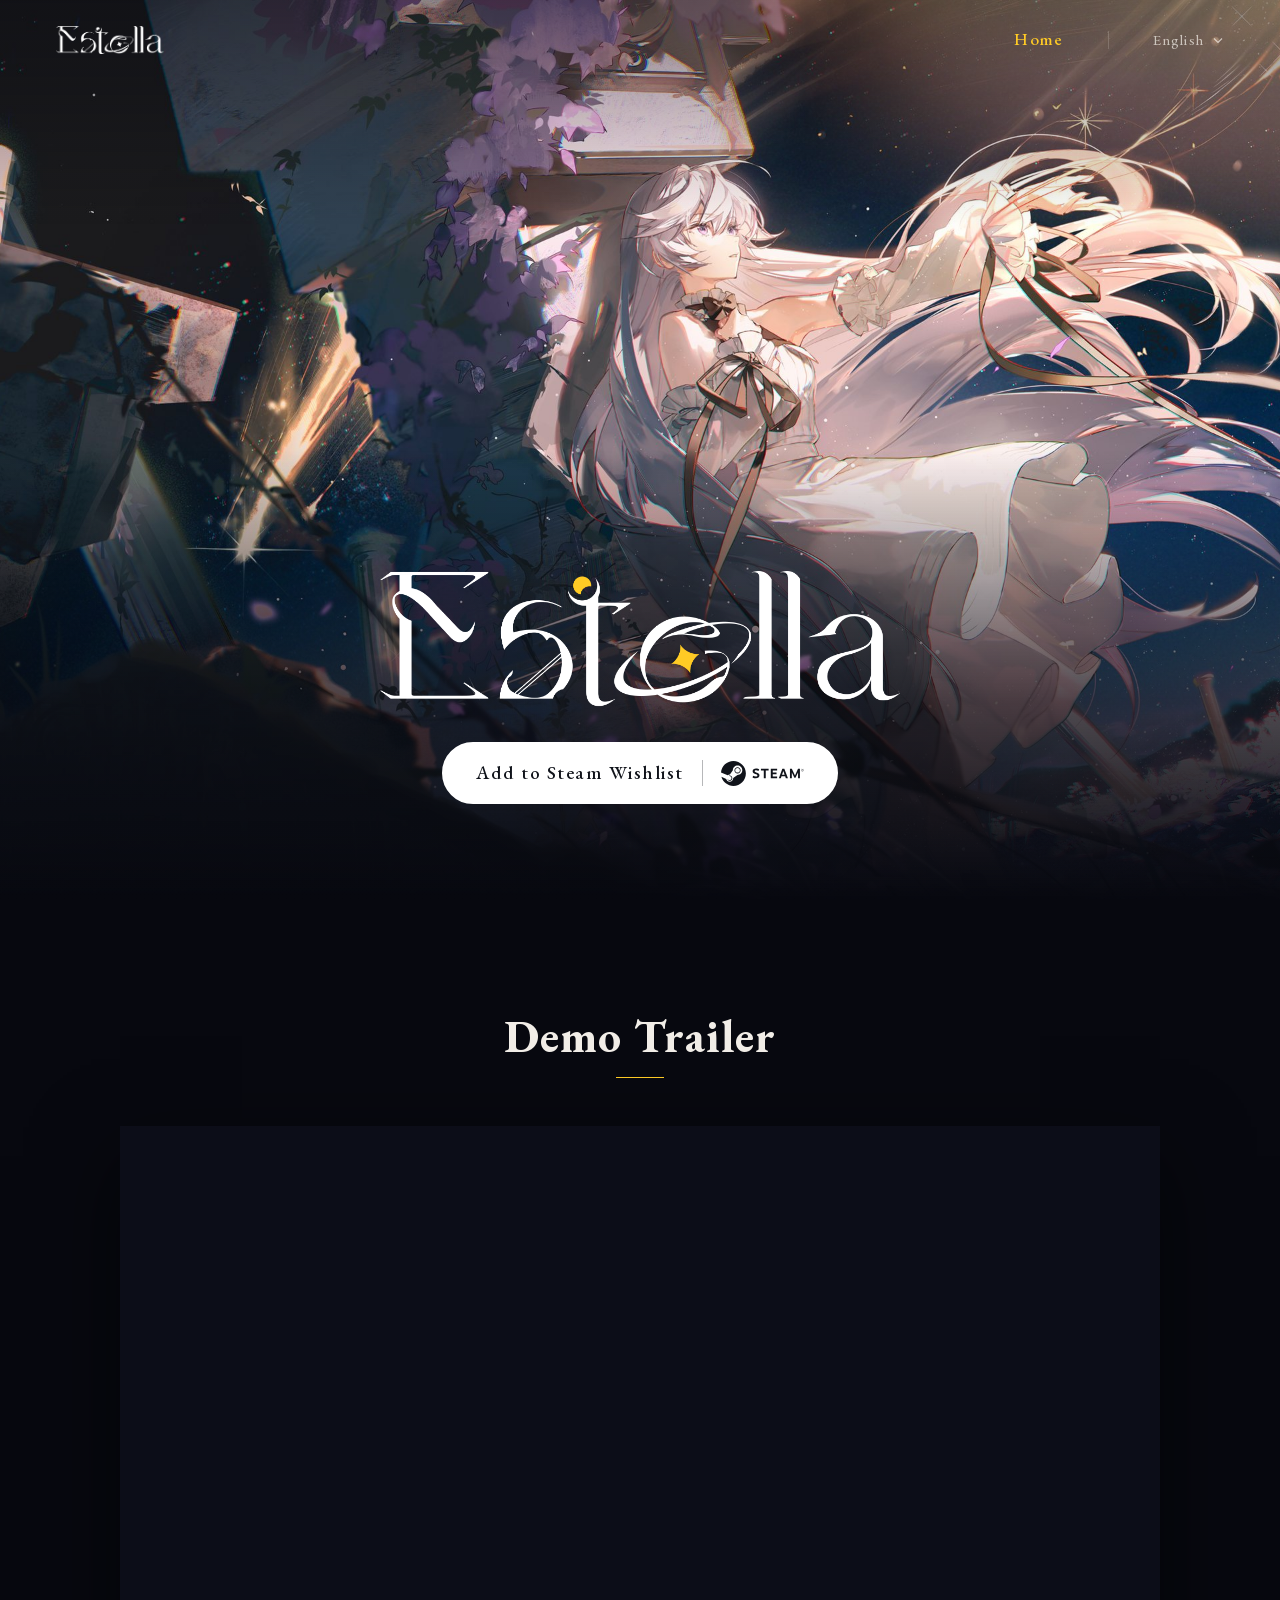
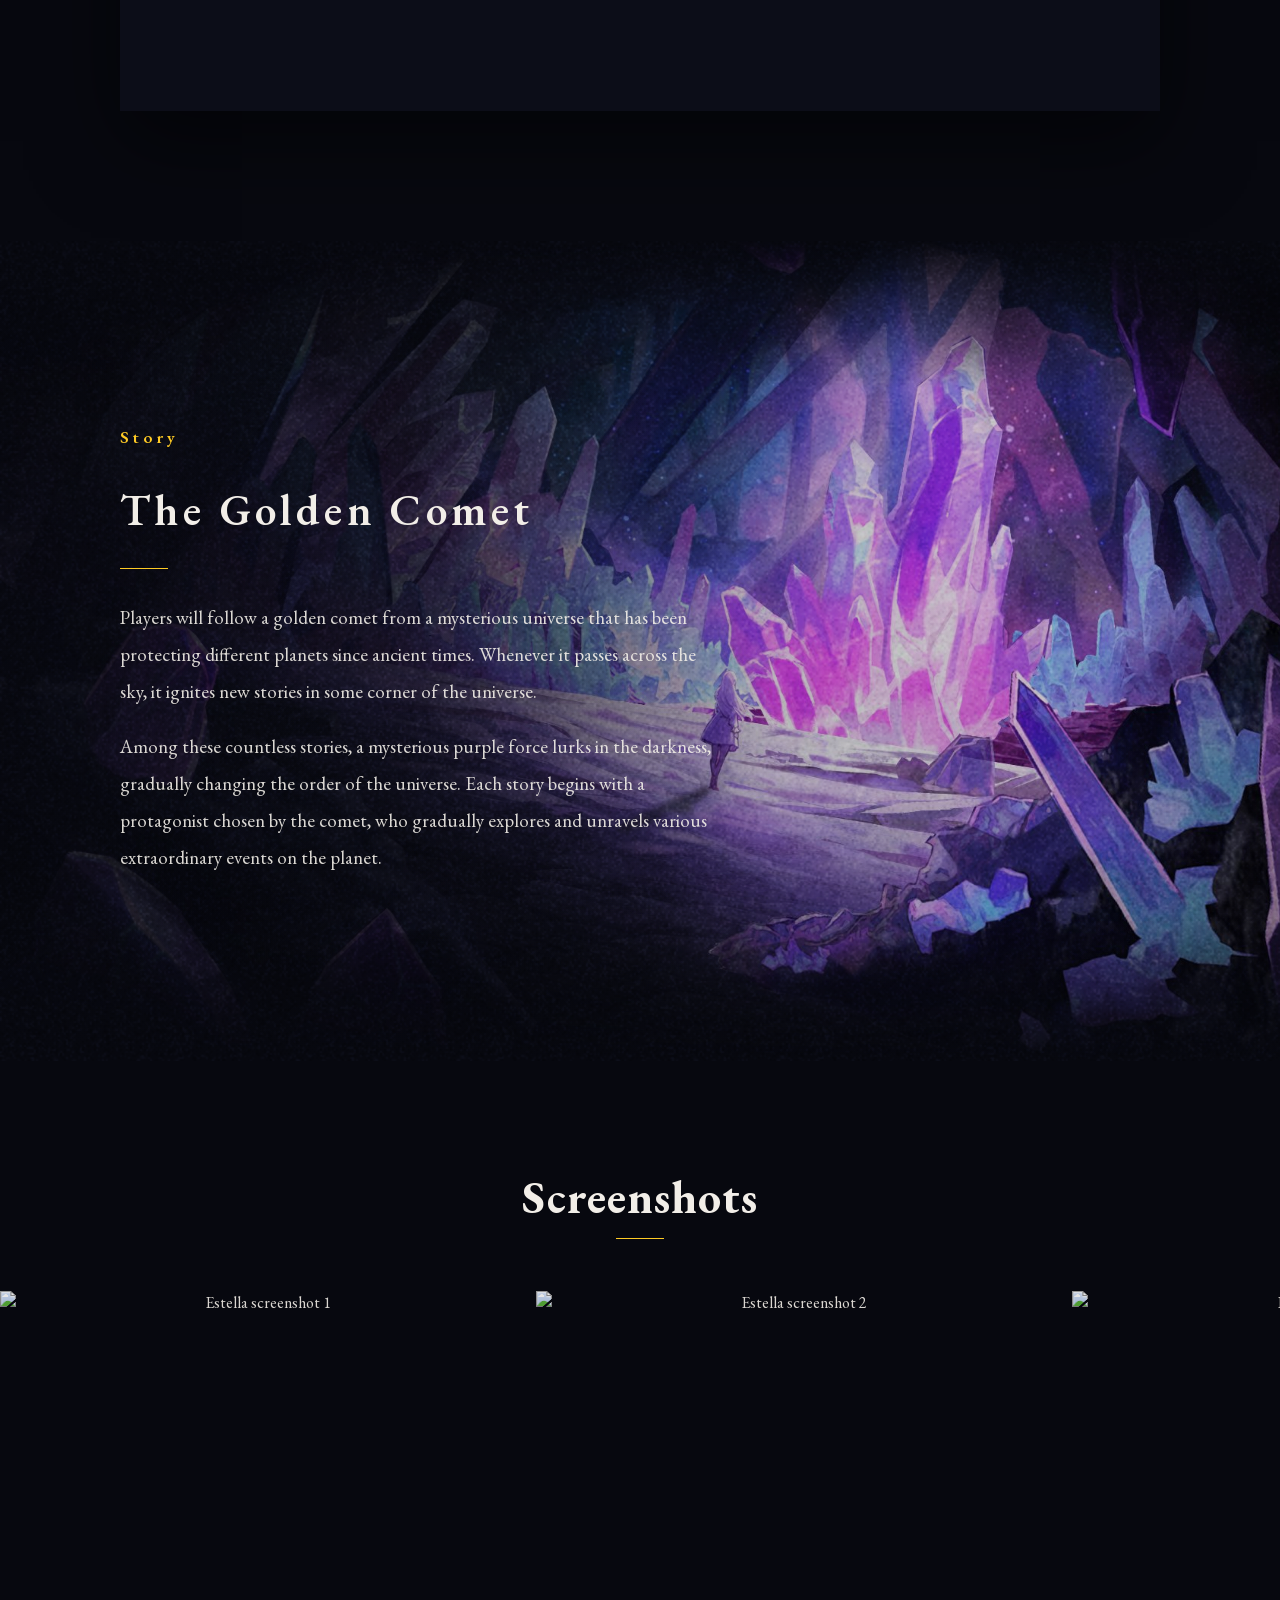
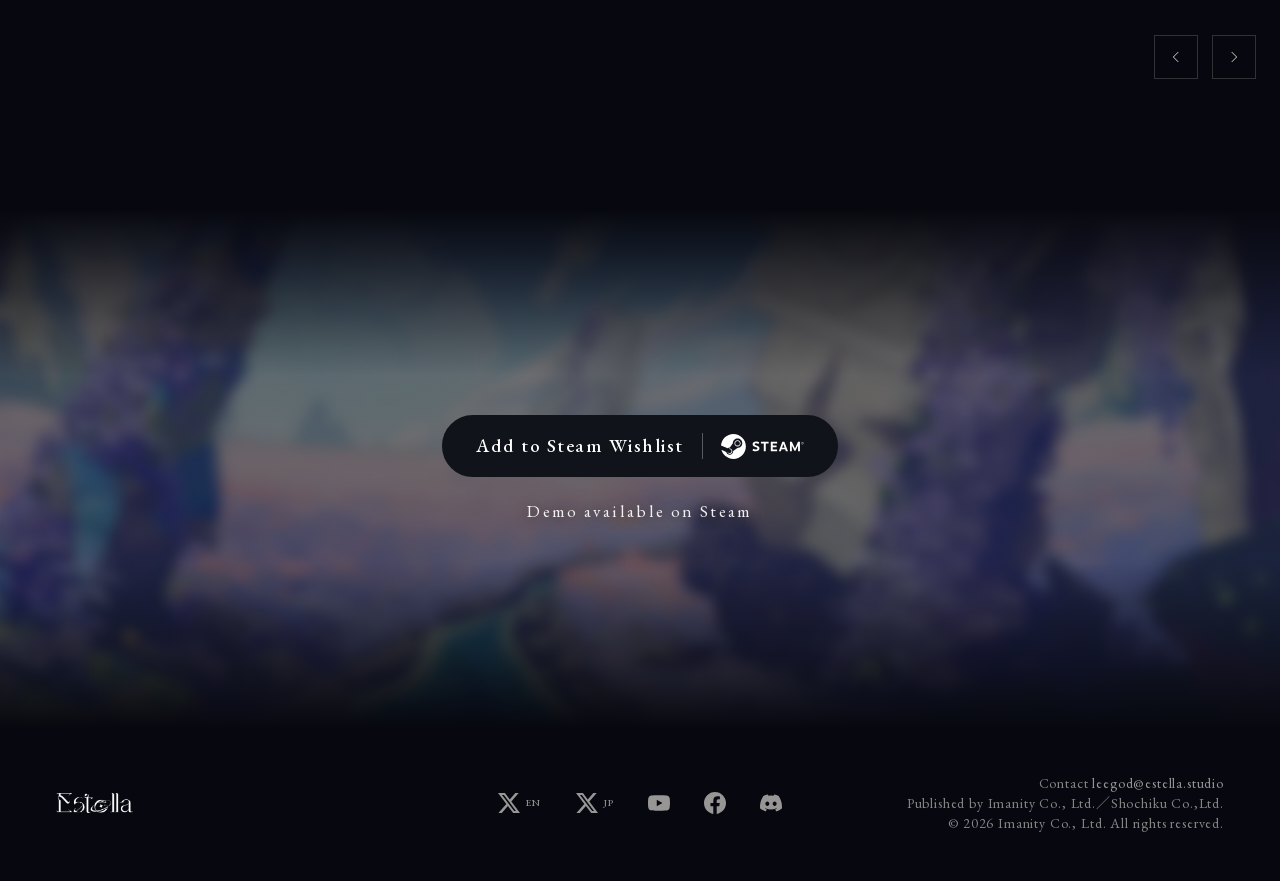
==== commit 4f9773a1: "deploy: GameEstella/estella-web@232c4d2b7980732152c65ab55416396e6e45f3c3" ====
--- a/index.html
+++ b/index.html
@@ -1,6 +1,6 @@
-<!DOCTYPE html><!--PiQZRbdykui_Jvn8wUN29--><html lang="en"><head><meta charSet="utf-8"/><meta name="viewport" content="width=device-width, initial-scale=1, maximum-scale=5"/><meta name="viewport" content="width=device-width, initial-scale=1"/><link rel="preload" href="/_next/static/media/3663db0f43efa075-s.p.woff2" as="font" crossorigin="" type="font/woff2"/><link rel="preload" href="/_next/static/media/c679f70df756412c-s.p.woff2" as="font" crossorigin="" type="font/woff2"/><link rel="preload" as="image" href="/images/estella-logo-white.png"/><link rel="preload" as="image" href="/images/kv.jpg"/><link rel="preload" as="image" href="/images/estella-logo.png"/><link rel="preload" as="image" href="https://shared.akamai.steamstatic.com/store_item_assets/steam/apps/3380100/6aa89898e91e305f33b8a4eb72ac446c2dac6a9a/ss_6aa89898e91e305f33b8a4eb72ac446c2dac6a9a.600x338.jpg?t=1794896679"/><link rel="preload" as="image" href="https://shared.akamai.steamstatic.com/store_item_assets/steam/apps/3380100/34c13eb7d198aba9e7b81b85dde150e43a183c2f/ss_34c13eb7d198aba9e7b81b85dde150e43a183c2f.600x338.jpg?t=1794896679"/><link rel="stylesheet" href="/_next/static/css/1df3ef30857369f2.css" data-precedence="next"/><link rel="stylesheet" href="/_next/static/css/9f2772cbfe76567e.css" data-precedence="next"/><link rel="preload" as="script" fetchPriority="low" href="/_next/static/chunks/webpack-c0f8c2cdd99925d6.js"/><script src="/_next/static/chunks/43d3624b-9aeac6423fe75025.js" async=""></script><script src="/_next/static/chunks/817-3c1beed90448b447.js" async=""></script><script src="/_next/static/chunks/main-app-c0af5cf002237a07.js" async=""></script><script src="/_next/static/chunks/891-084d366fecb0fbde.js" async=""></script><script src="/_next/static/chunks/509-e59f82ca53dbaab0.js" async=""></script><script src="/_next/static/chunks/app/layout-ce063132e364def6.js" async=""></script><script async="" src="https://www.googletagmanager.com/gtag/js?id=G-6WTNDTHCRV"></script><script src="/_next/static/chunks/689-73e56af92194e5f7.js" async=""></script><script src="/_next/static/chunks/app/page-9b26e48eb0457f85.js" async=""></script><link rel="preconnect" href="https://fonts.googleapis.com"/><link rel="preconnect" href="https://fonts.gstatic.com" crossorigin="anonymous"/><link rel="icon" href="/favicon.ico"/><link rel="shortcut icon" href="/favicon.ico"/><link rel="icon" type="image/x-icon" href="/favicon.ico"/><meta name="theme-color" content="#07080F"/><meta name="next-size-adjust" content=""/><title>Estella | A PC Rhythm Game</title><meta name="description" content="Estella is an immersive rhythm game where players follow a golden comet through the cosmos, exploring extraordinary stories and uncovering ancient mysteries."/><meta name="application-name" content="Estella"/><meta name="author" content="Imanity Co., Ltd."/><meta name="keywords" content="rhythm game,music game,indie game,cosmic adventure,story-driven game,multiplayer,Estella,PC rhythm game,mouse rhythm game"/><meta name="creator" content="Imanity Co., Ltd."/><meta name="publisher" content="Imanity Co., Ltd."/><meta name="robots" content="index, follow"/><meta name="googlebot" content="index, follow, max-video-preview:-1, max-image-preview:large, max-snippet:-1"/><link rel="canonical" href="https://estella.studio"/><meta property="og:title" content="Estella | A PC Rhythm Game"/><meta property="og:description" content="Follow the golden comet through the cosmos, exploring extraordinary stories and uncovering ancient mysteries."/><meta property="og:url" content="https://estella.studio"/><meta property="og:site_name" content="Estella"/><meta property="og:locale" content="en_US"/><meta property="og:image" content="https://estella.studio/images/estella-og.jpg"/><meta property="og:image:width" content="1200"/><meta property="og:image:height" content="630"/><meta property="og:image:alt" content="Estella - A PC Rhythm Game"/><meta property="og:type" content="website"/><meta name="twitter:card" content="summary_large_image"/><meta name="twitter:creator" content="@GameEstella"/><meta name="twitter:title" content="Estella | A PC Rhythm Game"/><meta name="twitter:description" content="Follow the golden comet through the cosmos, exploring extraordinary stories and uncovering ancient mysteries."/><meta name="twitter:image" content="https://estella.studio/images/estella-og.jpg"/><link rel="icon" href="/favicon.ico" type="image/x-icon" sizes="32x32"/><link rel="icon" href="/icon.ico?b52e284db071b3fd" type="image/x-icon" sizes="32x32"/><script>document.documentElement.classList.add('js')</script><link href="https://fonts.googleapis.com/css2?family=Noto+Serif+TC:wght@400;500;600;700&amp;family=Noto+Serif+SC:wght@400;500;600;700&amp;family=Noto+Serif+JP:wght@400;500;600;700&amp;display=swap" rel="stylesheet"/><script>
+<!DOCTYPE html><!--pMQQqiU0P5xcfkVYAuLWh--><html lang="en"><head><meta charSet="utf-8"/><meta name="viewport" content="width=device-width, initial-scale=1, maximum-scale=5"/><meta name="viewport" content="width=device-width, initial-scale=1"/><link rel="preload" href="/_next/static/media/3663db0f43efa075-s.p.woff2" as="font" crossorigin="" type="font/woff2"/><link rel="preload" href="/_next/static/media/c679f70df756412c-s.p.woff2" as="font" crossorigin="" type="font/woff2"/><link rel="preload" as="image" href="/images/estella-logo-white.png"/><link rel="preload" as="image" href="/images/kv.jpg"/><link rel="preload" as="image" href="/images/estella-logo.png"/><link rel="preload" as="image" href="https://shared.akamai.steamstatic.com/store_item_assets/steam/apps/3380100/6aa89898e91e305f33b8a4eb72ac446c2dac6a9a/ss_6aa89898e91e305f33b8a4eb72ac446c2dac6a9a.600x338.jpg?t=1794896679"/><link rel="preload" as="image" href="https://shared.akamai.steamstatic.com/store_item_assets/steam/apps/3380100/34c13eb7d198aba9e7b81b85dde150e43a183c2f/ss_34c13eb7d198aba9e7b81b85dde150e43a183c2f.600x338.jpg?t=1794896679"/><link rel="stylesheet" href="/_next/static/css/1df3ef30857369f2.css" data-precedence="next"/><link rel="stylesheet" href="/_next/static/css/9f2772cbfe76567e.css" data-precedence="next"/><link rel="preload" as="script" fetchPriority="low" href="/_next/static/chunks/webpack-c0f8c2cdd99925d6.js"/><script src="/_next/static/chunks/43d3624b-9aeac6423fe75025.js" async=""></script><script src="/_next/static/chunks/817-3c1beed90448b447.js" async=""></script><script src="/_next/static/chunks/main-app-c0af5cf002237a07.js" async=""></script><script src="/_next/static/chunks/891-084d366fecb0fbde.js" async=""></script><script src="/_next/static/chunks/509-e59f82ca53dbaab0.js" async=""></script><script src="/_next/static/chunks/app/layout-ce063132e364def6.js" async=""></script><script async="" src="https://www.googletagmanager.com/gtag/js?id=G-6WTNDTHCRV"></script><script src="/_next/static/chunks/689-73e56af92194e5f7.js" async=""></script><script src="/_next/static/chunks/app/page-9b26e48eb0457f85.js" async=""></script><link rel="preconnect" href="https://fonts.googleapis.com"/><link rel="preconnect" href="https://fonts.gstatic.com" crossorigin="anonymous"/><link rel="icon" href="/favicon.ico"/><link rel="shortcut icon" href="/favicon.ico"/><link rel="icon" type="image/x-icon" href="/favicon.ico"/><meta name="theme-color" content="#07080F"/><meta name="next-size-adjust" content=""/><title>Estella | A PC Rhythm Game</title><meta name="description" content="Estella is an immersive rhythm game where players follow a golden comet through the cosmos, exploring extraordinary stories and uncovering ancient mysteries."/><meta name="application-name" content="Estella"/><meta name="author" content="Imanity Co., Ltd."/><meta name="keywords" content="rhythm game,music game,indie game,cosmic adventure,story-driven game,multiplayer,Estella,PC rhythm game,mouse rhythm game"/><meta name="creator" content="Imanity Co., Ltd."/><meta name="publisher" content="Imanity Co., Ltd."/><meta name="robots" content="index, follow"/><meta name="googlebot" content="index, follow, max-video-preview:-1, max-image-preview:large, max-snippet:-1"/><link rel="canonical" href="https://estella.studio"/><meta property="og:title" content="Estella | A PC Rhythm Game"/><meta property="og:description" content="Follow the golden comet through the cosmos, exploring extraordinary stories and uncovering ancient mysteries."/><meta property="og:url" content="https://estella.studio"/><meta property="og:site_name" content="Estella"/><meta property="og:locale" content="en_US"/><meta property="og:image" content="https://estella.studio/images/estella-og.jpg"/><meta property="og:image:width" content="1200"/><meta property="og:image:height" content="630"/><meta property="og:image:alt" content="Estella - A PC Rhythm Game"/><meta property="og:type" content="website"/><meta name="twitter:card" content="summary_large_image"/><meta name="twitter:creator" content="@GameEstella"/><meta name="twitter:title" content="Estella | A PC Rhythm Game"/><meta name="twitter:description" content="Follow the golden comet through the cosmos, exploring extraordinary stories and uncovering ancient mysteries."/><meta name="twitter:image" content="https://estella.studio/images/estella-og.jpg"/><link rel="icon" href="/favicon.ico" type="image/x-icon" sizes="32x32"/><link rel="icon" href="/icon.ico?b52e284db071b3fd" type="image/x-icon" sizes="32x32"/><script>document.documentElement.classList.add('js')</script><link href="https://fonts.googleapis.com/css2?family=Noto+Serif+TC:wght@400;500;600;700&amp;family=Noto+Serif+SC:wght@400;500;600;700&amp;family=Noto+Serif+JP:wght@400;500;600;700&amp;display=swap" rel="stylesheet"/><script>
               window.dataLayer = window.dataLayer || [];
               function gtag(){dataLayer.push(arguments);}
               gtag('js', new Date());
               gtag('config', 'G-6WTNDTHCRV');
-            </script><script type="application/ld+json">{"@context":"https://schema.org","@type":"VideoGame","name":"Estella","description":"An PC rhythm game where players follow a golden comet through the cosmos, exploring extraordinary stories and uncovering ancient mysteries.","genre":["Rhythm","Music","Adventure","Indie"],"gamePlatform":["PC","Mac"],"applicationCategory":"Game","operatingSystem":["Windows","macOS","Linux"],"publisher":{"@type":"Organization","name":"Imanity Co., Ltd."},"creator":{"@type":"Organization","name":"Imanity Co., Ltd."},"image":"https://estella.studio/images/estella-og.jpg","url":"https://estella.studio","offers":{"@type":"Offer","availability":"https://schema.org/ComingSoon","price":"0","priceCurrency":"USD"}}</script><script src="/_next/static/chunks/polyfills-42372ed130431b0a.js" noModule=""></script></head><body class="__variable_de42f9 __variable_c8689f font-display" style="overflow-y:scroll"><div hidden=""><!--$--><!--/$--></div><nav class="animate-nav-in fixed left-0 right-0 top-0 z-50 transition-colors duration-500 [animation-delay:0.9s] bg-transparent"><div class="flex h-[3.75rem] w-full items-center justify-between px-5 sm:h-20 sm:px-14"><a aria-label="Estella" class="transition-opacity duration-300 hover:opacity-75" href="/"><img alt="Estella" width="1920" height="499" decoding="async" data-nimg="1" class="h-[1.375rem] w-auto sm:h-[1.75rem]" style="color:transparent" src="/images/estella-logo-white.png"/></a><div class="flex items-center gap-[1.125rem] sm:gap-11"><div class="hidden items-center gap-11 sm:flex"><a class="text-[1.0625rem] font-medium tracking-[0.08em] transition-colors duration-300 text-gold" href="/">Home</a><span class="h-[1.125rem] w-px bg-silver/[0.18]"></span></div><div class="relative "><button type="button" aria-haspopup="listbox" aria-expanded="false" class="flex h-11 items-center gap-1.5 text-sm text-silver/[0.72] transition-colors hover:text-gold sm:gap-2 sm:text-[0.9375rem] sm:tracking-[0.08em]"><span class="sm:hidden">EN</span><span class="hidden sm:inline">English</span><svg class="h-[0.6875rem] w-[0.6875rem] sm:h-3 sm:w-3" viewBox="0 0 12 12" fill="none" stroke="currentColor" stroke-width="1.2"><path d="M2 4.5l4 4 4-4"></path></svg></button></div><button type="button" aria-label="Menu" aria-expanded="false" class="-mr-3 flex h-11 w-11 items-center justify-center text-silver sm:hidden"><svg class="h-[1.375rem] w-[1.375rem]" viewBox="0 0 24 24" fill="none" stroke="currentColor" stroke-width="1.3"><path d="M3 7h18M3 12h18M3 17h18"></path></svg></button></div></div></nav><main class="bg-ink text-silver"><section class="relative h-[45rem] overflow-hidden sm:h-screen sm:min-h-[50rem]"><div class="hero-media absolute inset-0"><img alt="" decoding="async" data-nimg="fill" class="animate-hero-settle object-cover object-[58%_50%] sm:object-[55%_45%]" style="position:absolute;height:100%;width:100%;left:0;top:0;right:0;bottom:0;color:transparent" src="/images/kv.jpg"/></div><div class="absolute inset-0 bg-[linear-gradient(180deg,rgba(7,8,15,0.5)_0%,rgba(7,8,15,0)_28%,rgba(7,8,15,0.15)_50%,rgba(7,8,15,0.8)_76%,#07080f_100%)] sm:bg-[linear-gradient(180deg,rgba(7,8,15,0.45)_0%,rgba(7,8,15,0)_25%,rgba(7,8,15,0)_50%,rgba(7,8,15,0.7)_78%,#07080f_100%)]"></div><div class="hero-copy absolute inset-x-0 bottom-10 z-10 flex flex-col items-center gap-4 px-6 text-center sm:bottom-24 sm:gap-[1.625rem]"><img alt="Estella" width="1920" height="499" decoding="async" data-nimg="1" class="animate-rise-in w-[16.25rem] max-w-full drop-shadow-[0_6px_28px_rgba(0,0,0,0.6)] [animation-delay:0.5s] sm:w-[32.5rem]" style="color:transparent" src="/images/estella-logo.png"/><div class="animate-rise-in w-full [animation-delay:0.8s] sm:w-auto"><a href="https://store.steampowered.com/app/3380100/Estella/" target="_blank" rel="noopener noreferrer" class="group inline-flex will-change-transform h-14 items-center justify-center gap-3.5 rounded-full border-2 px-5 text-[1.0625rem] font-medium tracking-[0.06em] transition-[color,background-color,border-color,transform,box-shadow] duration-300 ease-out hover:-translate-y-0.5 hover:shadow-[0_14px_36px_-10px_rgba(0,0,0,0.6)] active:translate-y-0 active:duration-100 sm:h-[3.875rem] sm:gap-[1.125rem] sm:px-8 sm:text-[1.1875rem] sm:tracking-[0.08em] border-white bg-white text-[#10131a] hover:bg-[#10131a] hover:text-white mt-[0.625rem] w-full sm:w-auto"><span>Add to Steam Wishlist</span><span class="h-[1.375rem] w-px bg-current opacity-30 sm:h-[1.625rem]"></span><svg viewBox="0 0 278 84" fill="currentColor" xmlns="http://www.w3.org/2000/svg" role="img" aria-label="Steam" class="h-[1.3125rem] w-auto shrink-0 transition-transform duration-300 ease-out group-hover:translate-x-0.5 sm:h-[1.5625rem]"><path d="M41.8,0C19.7,0,1.7,17,0,38.5l22.5,9.3c1.9-1.3,4.2-2.1,6.7-2.1c0.2,0,0.4,0,0.7,0l10-14.5c0-0.1,0-0.1,0-0.2 c0-8.7,7.1-15.8,15.8-15.8c8.7,0,15.8,7.1,15.8,15.8c0,8.7-7.1,15.8-15.8,15.8c-0.1,0-0.2,0-0.4,0L41,57.1c0,0.2,0,0.4,0,0.6 c0,6.5-5.3,11.9-11.9,11.9c-5.7,0-10.5-4.1-11.6-9.5L1.4,53.3c5,17.6,21.1,30.5,40.3,30.5c23.1,0,41.9-18.8,41.9-41.9 C83.7,18.8,64.9,0,41.8,0z"></path><path d="M26.3,63.6l-5.1-2.1c0.9,1.9,2.5,3.5,4.6,4.4c4.5,1.9,9.8-0.3,11.6-4.8c0.9-2.2,0.9-4.6,0-6.8 c-0.9-2.2-2.6-3.9-4.8-4.8c-2.2-0.9-4.5-0.9-6.6-0.1l5.3,2.2c3.3,1.4,4.9,5.2,3.5,8.6C33.4,63.4,29.6,65,26.3,63.6z"></path><path d="M66.1,31.1c0-5.8-4.7-10.5-10.5-10.5s-10.5,4.7-10.5,10.5s4.7,10.5,10.5,10.5S66.1,36.9,66.1,31.1z M47.7,31.1c0-4.4,3.5-7.9,7.9-7.9c4.4,0,7.9,3.5,7.9,7.9c0,4.4-3.5,7.9-7.9,7.9C51.2,39,47.7,35.5,47.7,31.1z"></path><path d="M128.4,28.7l-2.8,4.9c-2.2-1.5-5.1-2.4-7.7-2.4c-2.9,0-4.7,1.2-4.7,3.4c0,2.6,3.2,3.2,8,5 c5.1,1.8,8.1,4,8.1,8.7c0,6.4-5.1,10-12.3,10c-3.5,0-7.8-0.9-11.1-2.9l2-5.5c2.7,1.4,5.9,2.2,8.7,2.2c3.8,0,5.7-1.4,5.7-3.5 c0-2.4-2.8-3.1-7.3-4.6c-5.1-1.7-8.7-4-8.7-9.2c0-5.9,4.7-9.2,11.5-9.2C122.5,25.6,126.3,27.1,128.4,28.7z"></path><path d="M150.4,31.8v25.9h-6.6V31.8h-9.6v-5.7h25.8v5.7H150.4z"></path><path d="M173.9,31.8v7.1h12.7v5.7h-12.7V52h14.7v5.7h-21.3V26.1h21.3v5.7H173.9z"></path><path d="M203.3,51.6l-2.1,6.1h-6.9l11.8-31.6h6.7L225,57.7h-7.2l-2.1-6.1H203.3z M209.4,33.7l-4.3,12.6h8.7 L209.4,33.7z"></path><path d="M258.9,38.3l-8.6,18.4h-3.7L238,38.5v19.2h-6.3V26.1h6.3l10.6,22.8l10.2-22.8h6.4v31.6h-6.3L258.9,38.3z"></path><path d="M278,30.1c0,2.7-2,4.4-4.4,4.4c-2.3,0-4.4-1.7-4.4-4.4c0-2.7,2-4.4,4.4-4.4C276,25.7,278,27.4,278,30.1z M270,30.1c0,2.3,1.6,3.7,3.6,3.7c2,0,3.6-1.4,3.6-3.7c0-2.3-1.6-3.7-3.6-3.7C271.6,26.4,270,27.8,270,30.1z M273.7,27.9 c1.1,0,1.5,0.6,1.5,1.2c0,0.6-0.4,1-0.8,1.2l1,1.9h-0.8l-0.9-1.7h-0.9v1.7h-0.7v-4.3H273.7z M272.9,29.9h0.8 c0.5,0,0.8-0.3,0.8-0.7c0-0.4-0.2-0.7-0.8-0.7h-0.8V29.9z"></path></svg></a></div></div></section><section class="flex flex-col items-center gap-7 pt-16 sm:gap-12 sm:px-[7.5rem] sm:pt-[6.875rem]"><div class="flex flex-col items-center gap-2.5 sm:gap-3.5"><h2 class="reveal reveal-up h-latin text-[2rem] sm:text-[2.875rem]" style="--reveal-delay:0ms">Demo Trailer</h2><span class="reveal reveal-bar title-bar w-10 sm:w-12" style="--reveal-delay:250ms"></span></div><div class="reveal reveal-scale aspect-video w-full max-w-[75rem] overflow-hidden bg-ink-2 sm:shadow-[0_30px_80px_rgba(0,0,0,0.55)]" style="--reveal-delay:150ms"><iframe class="h-full w-full" src="https://www.youtube.com/embed/QavLBFVBQeE" title="Estella Game Trailer" allow="accelerometer; autoplay; clipboard-write; encrypted-media; gyroscope; picture-in-picture" allowFullScreen=""></iframe></div></section><section class="glitch-host relative mt-[4.5rem] flex items-center overflow-hidden sm:mt-[8.125rem] sm:h-[51.25rem]"><div class="reveal reveal-zoom absolute inset-0" style="--reveal-delay:0ms"><img alt="" loading="lazy" decoding="async" data-nimg="fill" class="object-cover object-[62%_50%] sm:object-[60%_50%]" style="position:absolute;height:100%;width:100%;left:0;top:0;right:0;bottom:0;color:transparent" src="/images/story.jpg"/><img alt="" aria-hidden="true" loading="lazy" decoding="async" data-nimg="fill" class="glitch-tear glitch-tear-a object-cover object-[62%_50%] sm:object-[60%_50%]" style="position:absolute;height:100%;width:100%;left:0;top:0;right:0;bottom:0;color:transparent" src="/images/story.jpg"/><img alt="" aria-hidden="true" loading="lazy" decoding="async" data-nimg="fill" class="glitch-tear glitch-tear-b object-cover object-[62%_50%] sm:object-[60%_50%]" style="position:absolute;height:100%;width:100%;left:0;top:0;right:0;bottom:0;color:transparent" src="/images/story.jpg"/></div><div class="absolute inset-0 bg-[linear-gradient(180deg,#07080f_0%,rgba(7,8,15,0.45)_18%,rgba(7,8,15,0.7)_55%,#07080f_100%)] sm:bg-[linear-gradient(180deg,#07080f_0%,rgba(7,8,15,0.15)_18%,rgba(7,8,15,0.15)_82%,#07080f_100%),linear-gradient(90deg,rgba(7,8,15,0.9)_0%,rgba(7,8,15,0.7)_34%,rgba(7,8,15,0.15)_60%,rgba(7,8,15,0)_100%)]"></div><canvas aria-hidden="true" class="glitch-noise pointer-events-none absolute inset-0 h-full w-full "></canvas><div class="relative z-10 flex w-full flex-col items-center gap-[1.125rem] px-6 py-24 text-center sm:items-start sm:gap-[1.875rem] sm:px-[7.5rem] sm:py-0 sm:text-left"><p class="reveal reveal-up eyebrow text-[1.0625rem]" style="--reveal-delay:0ms">Story</p><h2 class="reveal reveal-up glitch-text h-cjk max-w-[38.75rem] text-balance text-[1.625rem] sm:text-[2.75rem]" style="--reveal-delay:120ms" data-text="The Golden Comet">The Golden Comet</h2><span class="reveal reveal-bar title-bar w-10 origin-center sm:w-12 sm:origin-left" style="--reveal-delay:320ms"></span><div class="reveal reveal-up flex max-w-[37.5rem] flex-col gap-[1.125rem]" style="--reveal-delay:360ms"><p class="p-cjk text-base leading-[1.9] text-silver/[0.92] sm:text-[1.1875rem] sm:leading-[1.95] sm:text-silver/90">Players will follow a golden comet from a mysterious universe that has been protecting different planets since ancient times. Whenever it passes across the sky, it ignites new stories in some corner of the universe.</p><p class="p-cjk text-base leading-[1.9] text-silver/[0.92] sm:text-[1.1875rem] sm:leading-[1.95] sm:text-silver/90">Among these countless stories, a mysterious purple force lurks in the darkness, gradually changing the order of the universe. Each story begins with a protagonist chosen by the comet, who gradually explores and unravels various extraordinary events on the planet.</p></div></div></section><section class="flex flex-col items-center gap-7 pt-16 sm:gap-[3.25rem] sm:pt-[6.875rem]"><div class="flex flex-col items-center gap-2.5 px-6 sm:gap-3.5"><h2 class="reveal reveal-up h-latin text-[2rem] sm:text-[2.875rem]" style="--reveal-delay:0ms">Screenshots</h2><span class="reveal reveal-bar title-bar w-10 sm:w-12" style="--reveal-delay:250ms"></span></div><div class="w-full"><div class="no-scrollbar flex snap-x snap-mandatory gap-2.5 overflow-x-auto px-3 sm:gap-4 sm:px-6"><button class="reveal reveal-up group relative aspect-video w-[18.75rem] shrink-0 cursor-zoom-in snap-start overflow-hidden p-0 sm:w-[32.5rem]" style="--reveal-delay:0ms" type="button" aria-label="View screenshot 1"><img src="https://shared.akamai.steamstatic.com/store_item_assets/steam/apps/3380100/6aa89898e91e305f33b8a4eb72ac446c2dac6a9a/ss_6aa89898e91e305f33b8a4eb72ac446c2dac6a9a.600x338.jpg?t=1794896679" alt="Estella screenshot 1" loading="eager" class="h-full w-full object-cover brightness-[0.9] transition-[transform,filter] duration-700 ease-out group-hover:scale-[1.04] group-hover:brightness-100"/></button><button class="reveal reveal-up group relative aspect-video w-[18.75rem] shrink-0 cursor-zoom-in snap-start overflow-hidden p-0 sm:w-[32.5rem]" style="--reveal-delay:110ms" type="button" aria-label="View screenshot 2"><img src="https://shared.akamai.steamstatic.com/store_item_assets/steam/apps/3380100/34c13eb7d198aba9e7b81b85dde150e43a183c2f/ss_34c13eb7d198aba9e7b81b85dde150e43a183c2f.600x338.jpg?t=1794896679" alt="Estella screenshot 2" loading="eager" class="h-full w-full object-cover brightness-[0.9] transition-[transform,filter] duration-700 ease-out group-hover:scale-[1.04] group-hover:brightness-100"/></button><button class="reveal reveal-up group relative aspect-video w-[18.75rem] shrink-0 cursor-zoom-in snap-start overflow-hidden p-0 sm:w-[32.5rem]" style="--reveal-delay:220ms" type="button" aria-label="View screenshot 3"><img src="https://shared.akamai.steamstatic.com/store_item_assets/steam/apps/3380100/db16d763e1690542cac8380c9b681c4362265915/ss_db16d763e1690542cac8380c9b681c4362265915.600x338.jpg?t=1794896679" alt="Estella screenshot 3" loading="lazy" class="h-full w-full object-cover brightness-[0.9] transition-[transform,filter] duration-700 ease-out group-hover:scale-[1.04] group-hover:brightness-100"/></button><button class="reveal reveal-up group relative aspect-video w-[18.75rem] shrink-0 cursor-zoom-in snap-start overflow-hidden p-0 sm:w-[32.5rem]" style="--reveal-delay:220ms" type="button" aria-label="View screenshot 4"><img src="https://shared.akamai.steamstatic.com/store_item_assets/steam/apps/3380100/f876d2ff0bd9d0b724c3494de97406c0689ba37a/ss_f876d2ff0bd9d0b724c3494de97406c0689ba37a.600x338.jpg?t=1794896679" alt="Estella screenshot 4" loading="lazy" class="h-full w-full object-cover brightness-[0.9] transition-[transform,filter] duration-700 ease-out group-hover:scale-[1.04] group-hover:brightness-100"/></button><button class="reveal reveal-up group relative aspect-video w-[18.75rem] shrink-0 cursor-zoom-in snap-start overflow-hidden p-0 sm:w-[32.5rem]" style="--reveal-delay:220ms" type="button" aria-label="View screenshot 5"><img src="https://shared.akamai.steamstatic.com/store_item_assets/steam/apps/3380100/36ac2db5acb8286ba22004c962ec7c119e10941a/ss_36ac2db5acb8286ba22004c962ec7c119e10941a.600x338.jpg?t=1794896679" alt="Estella screenshot 5" loading="lazy" class="h-full w-full object-cover brightness-[0.9] transition-[transform,filter] duration-700 ease-out group-hover:scale-[1.04] group-hover:brightness-100"/></button><button class="reveal reveal-up group relative aspect-video w-[18.75rem] shrink-0 cursor-zoom-in snap-start overflow-hidden p-0 sm:w-[32.5rem]" style="--reveal-delay:220ms" type="button" aria-label="View screenshot 6"><img src="https://shared.akamai.steamstatic.com/store_item_assets/steam/apps/3380100/4e7c03c12d7529f0becff7e048e1d031b9c0e0b9/ss_4e7c03c12d7529f0becff7e048e1d031b9c0e0b9.600x338.jpg?t=1794896679" alt="Estella screenshot 6" loading="lazy" class="h-full w-full object-cover brightness-[0.9] transition-[transform,filter] duration-700 ease-out group-hover:scale-[1.04] group-hover:brightness-100"/></button><button class="reveal reveal-up group relative aspect-video w-[18.75rem] shrink-0 cursor-zoom-in snap-start overflow-hidden p-0 sm:w-[32.5rem]" style="--reveal-delay:220ms" type="button" aria-label="View screenshot 7"><img src="https://shared.akamai.steamstatic.com/store_item_assets/steam/apps/3380100/7b9b8751386db1d60d4875b4e56228e3dca298cb/ss_7b9b8751386db1d60d4875b4e56228e3dca298cb.600x338.jpg?t=1794896679" alt="Estella screenshot 7" loading="lazy" class="h-full w-full object-cover brightness-[0.9] transition-[transform,filter] duration-700 ease-out group-hover:scale-[1.04] group-hover:brightness-100"/></button></div><div class="hidden justify-end px-6 sm:mt-[3.25rem] sm:flex"><div class="flex gap-3.5"><button type="button" aria-label="Previous screenshots" class="flex h-11 w-11 items-center justify-center border border-silver/[0.18] text-silver transition-[color,border-color,transform] duration-300 hover:border-gold hover:text-gold active:scale-95"><svg class="h-4 w-4" fill="none" viewBox="0 0 24 24" stroke="currentColor" stroke-width="1.3"><path stroke-linecap="round" stroke-linejoin="round" d="M15 19l-7-7 7-7"></path></svg></button><button type="button" aria-label="More screenshots" class="flex h-11 w-11 items-center justify-center border border-silver/[0.18] text-silver transition-[color,border-color,transform] duration-300 hover:border-gold hover:text-gold active:scale-95"><svg class="h-4 w-4" fill="none" viewBox="0 0 24 24" stroke="currentColor" stroke-width="1.3"><path stroke-linecap="round" stroke-linejoin="round" d="M9 5l7 7-7 7"></path></svg></button></div></div></div></section><section class="relative mt-[4.5rem] flex items-center justify-center overflow-hidden py-[5.75rem] sm:mt-[8.125rem] sm:h-[32.5rem] sm:py-0"><div class="reveal reveal-zoom absolute inset-0" style="--reveal-delay:0ms"><img alt="" loading="lazy" decoding="async" data-nimg="fill" class="object-cover object-[50%_45%] brightness-[0.6]" style="position:absolute;height:100%;width:100%;left:0;top:0;right:0;bottom:0;color:transparent" src="/images/cta.jpg"/></div><div class="absolute inset-0 bg-[linear-gradient(180deg,#07080f_0%,rgba(7,8,15,0.32)_30%,rgba(7,8,15,0.32)_70%,#07080f_100%)] sm:bg-[linear-gradient(180deg,#07080f_0%,rgba(7,8,15,0.3)_32%,rgba(7,8,15,0.3)_68%,#07080f_100%)]"></div><div class="relative z-10 flex w-full flex-col items-center gap-[1.125rem] px-6 text-center sm:w-auto sm:gap-[1.375rem]"><div class="reveal reveal-scale w-full sm:w-auto" style="--reveal-delay:0ms"><a href="https://store.steampowered.com/app/3380100/Estella/" target="_blank" rel="noopener noreferrer" class="group inline-flex will-change-transform h-14 items-center justify-center gap-3.5 rounded-full border-2 px-5 text-[1.0625rem] font-medium tracking-[0.06em] transition-[color,background-color,border-color,transform,box-shadow] duration-300 ease-out hover:-translate-y-0.5 hover:shadow-[0_14px_36px_-10px_rgba(0,0,0,0.6)] active:translate-y-0 active:duration-100 sm:h-[3.875rem] sm:gap-[1.125rem] sm:px-8 sm:text-[1.1875rem] sm:tracking-[0.08em] border-[#10131a] bg-[#10131a] text-white hover:border-white hover:bg-white hover:text-[#10131a] w-full sm:w-auto"><span>Add to Steam Wishlist</span><span class="h-[1.375rem] w-px bg-current opacity-30 sm:h-[1.625rem]"></span><svg viewBox="0 0 278 84" fill="currentColor" xmlns="http://www.w3.org/2000/svg" role="img" aria-label="Steam" class="h-[1.3125rem] w-auto shrink-0 transition-transform duration-300 ease-out group-hover:translate-x-0.5 sm:h-[1.5625rem]"><path d="M41.8,0C19.7,0,1.7,17,0,38.5l22.5,9.3c1.9-1.3,4.2-2.1,6.7-2.1c0.2,0,0.4,0,0.7,0l10-14.5c0-0.1,0-0.1,0-0.2 c0-8.7,7.1-15.8,15.8-15.8c8.7,0,15.8,7.1,15.8,15.8c0,8.7-7.1,15.8-15.8,15.8c-0.1,0-0.2,0-0.4,0L41,57.1c0,0.2,0,0.4,0,0.6 c0,6.5-5.3,11.9-11.9,11.9c-5.7,0-10.5-4.1-11.6-9.5L1.4,53.3c5,17.6,21.1,30.5,40.3,30.5c23.1,0,41.9-18.8,41.9-41.9 C83.7,18.8,64.9,0,41.8,0z"></path><path d="M26.3,63.6l-5.1-2.1c0.9,1.9,2.5,3.5,4.6,4.4c4.5,1.9,9.8-0.3,11.6-4.8c0.9-2.2,0.9-4.6,0-6.8 c-0.9-2.2-2.6-3.9-4.8-4.8c-2.2-0.9-4.5-0.9-6.6-0.1l5.3,2.2c3.3,1.4,4.9,5.2,3.5,8.6C33.4,63.4,29.6,65,26.3,63.6z"></path><path d="M66.1,31.1c0-5.8-4.7-10.5-10.5-10.5s-10.5,4.7-10.5,10.5s4.7,10.5,10.5,10.5S66.1,36.9,66.1,31.1z M47.7,31.1c0-4.4,3.5-7.9,7.9-7.9c4.4,0,7.9,3.5,7.9,7.9c0,4.4-3.5,7.9-7.9,7.9C51.2,39,47.7,35.5,47.7,31.1z"></path><path d="M128.4,28.7l-2.8,4.9c-2.2-1.5-5.1-2.4-7.7-2.4c-2.9,0-4.7,1.2-4.7,3.4c0,2.6,3.2,3.2,8,5 c5.1,1.8,8.1,4,8.1,8.7c0,6.4-5.1,10-12.3,10c-3.5,0-7.8-0.9-11.1-2.9l2-5.5c2.7,1.4,5.9,2.2,8.7,2.2c3.8,0,5.7-1.4,5.7-3.5 c0-2.4-2.8-3.1-7.3-4.6c-5.1-1.7-8.7-4-8.7-9.2c0-5.9,4.7-9.2,11.5-9.2C122.5,25.6,126.3,27.1,128.4,28.7z"></path><path d="M150.4,31.8v25.9h-6.6V31.8h-9.6v-5.7h25.8v5.7H150.4z"></path><path d="M173.9,31.8v7.1h12.7v5.7h-12.7V52h14.7v5.7h-21.3V26.1h21.3v5.7H173.9z"></path><path d="M203.3,51.6l-2.1,6.1h-6.9l11.8-31.6h6.7L225,57.7h-7.2l-2.1-6.1H203.3z M209.4,33.7l-4.3,12.6h8.7 L209.4,33.7z"></path><path d="M258.9,38.3l-8.6,18.4h-3.7L238,38.5v19.2h-6.3V26.1h6.3l10.6,22.8l10.2-22.8h6.4v31.6h-6.3L258.9,38.3z"></path><path d="M278,30.1c0,2.7-2,4.4-4.4,4.4c-2.3,0-4.4-1.7-4.4-4.4c0-2.7,2-4.4,4.4-4.4C276,25.7,278,27.4,278,30.1z M270,30.1c0,2.3,1.6,3.7,3.6,3.7c2,0,3.6-1.4,3.6-3.7c0-2.3-1.6-3.7-3.6-3.7C271.6,26.4,270,27.8,270,30.1z M273.7,27.9 c1.1,0,1.5,0.6,1.5,1.2c0,0.6-0.4,1-0.8,1.2l1,1.9h-0.8l-0.9-1.7h-0.9v1.7h-0.7v-4.3H273.7z M272.9,29.9h0.8 c0.5,0,0.8-0.3,0.8-0.7c0-0.4-0.2-0.7-0.8-0.7h-0.8V29.9z"></path></svg></a></div><p class="reveal reveal-up text-[0.9375rem] tracking-[0.14em] text-white/[0.92] [text-shadow:0_1px_12px_rgba(7,8,15,0.55)] sm:text-[1.0625rem]" style="--reveal-delay:180ms">Demo available on Steam</p></div></section></main><!--$--><!--/$--><footer><div class="flex w-full flex-col items-center gap-[1.375rem] px-6 pb-10 pt-7 text-center sm:grid sm:grid-cols-3 sm:items-center sm:gap-8 sm:px-14 sm:pb-12 sm:pt-11 sm:text-left"><a aria-label="Estella" class="hidden justify-self-start transition-opacity duration-300 hover:opacity-75 sm:block" href="/"><img alt="Estella" loading="lazy" width="1920" height="499" decoding="async" data-nimg="1" class="h-5 w-auto" style="color:transparent" src="/images/estella-logo-white.png"/></a><div class="flex flex-wrap items-center justify-center gap-6 sm:gap-[2.125rem] sm:justify-self-center"><a href="https://x.com/GameEstella" target="_blank" rel="noopener noreferrer" aria-label="X (English)" title="X (English)" class="flex items-center gap-1.5 text-silver/[0.62] transition-colors duration-300 hover:text-gold"><svg viewBox="0 0 24 24" fill="currentColor" aria-hidden="true" class="h-5 w-5 sm:h-[1.375rem] sm:w-[1.375rem]"><path d="M18.901 1.153h3.68l-8.04 9.19L24 22.846h-7.406l-5.8-7.584-6.638 7.584H.474l8.6-9.83L0 1.154h7.594l5.243 6.932 6.064-6.933Zm-1.291 19.482h2.039L6.486 3.24H4.298l13.312 17.395Z"></path></svg><span class="text-[0.625rem] font-medium leading-none tracking-[0.14em]">EN</span></a><a href="https://x.com/GameEstella_jp" target="_blank" rel="noopener noreferrer" aria-label="X (日本語)" title="X (日本語)" class="flex items-center gap-1.5 text-silver/[0.62] transition-colors duration-300 hover:text-gold"><svg viewBox="0 0 24 24" fill="currentColor" aria-hidden="true" class="h-5 w-5 sm:h-[1.375rem] sm:w-[1.375rem]"><path d="M18.901 1.153h3.68l-8.04 9.19L24 22.846h-7.406l-5.8-7.584-6.638 7.584H.474l8.6-9.83L0 1.154h7.594l5.243 6.932 6.064-6.933Zm-1.291 19.482h2.039L6.486 3.24H4.298l13.312 17.395Z"></path></svg><span class="text-[0.625rem] font-medium leading-none tracking-[0.14em]">JP</span></a><a href="https://www.youtube.com/@GameEStella" target="_blank" rel="noopener noreferrer" aria-label="YouTube" title="YouTube" class="flex items-center gap-1.5 text-silver/[0.62] transition-colors duration-300 hover:text-gold"><svg viewBox="0 0 24 24" fill="currentColor" aria-hidden="true" class="h-5 w-5 sm:h-[1.375rem] sm:w-[1.375rem]"><path d="M23.498 6.186a3.016 3.016 0 0 0-2.122-2.136C19.505 3.545 12 3.545 12 3.545s-7.505 0-9.377.505A3.017 3.017 0 0 0 .502 6.186C0 8.07 0 12 0 12s0 3.93.502 5.814a3.016 3.016 0 0 0 2.122 2.136c1.871.505 9.376.505 9.376.505s7.505 0 9.377-.505a3.015 3.015 0 0 0 2.122-2.136C24 15.93 24 12 24 12s0-3.93-.502-5.814ZM9.545 15.568V8.432L15.818 12l-6.273 3.568Z"></path></svg></a><a href="https://www.facebook.com/estellagame/" target="_blank" rel="noopener noreferrer" aria-label="Facebook" title="Facebook" class="flex items-center gap-1.5 text-silver/[0.62] transition-colors duration-300 hover:text-gold"><svg viewBox="0 0 24 24" fill="currentColor" aria-hidden="true" class="h-5 w-5 sm:h-[1.375rem] sm:w-[1.375rem]"><path d="M24 12.073C24 5.446 18.627 0 12 0S0 5.446 0 12.073c0 5.99 4.388 10.954 10.125 11.854v-8.385H7.078v-3.469h3.047V9.43c0-3.007 1.792-4.669 4.533-4.669 1.312 0 2.686.235 2.686.235v2.953H15.83c-1.491 0-1.956.925-1.956 1.874v2.25h3.328l-.532 3.469h-2.796v8.385C19.612 23.027 24 18.062 24 12.073Z"></path></svg></a><a href="https://discord.gg/aepGAaqmVC" target="_blank" rel="noopener noreferrer" aria-label="Discord" title="Discord" class="flex items-center gap-1.5 text-silver/[0.62] transition-colors duration-300 hover:text-gold"><svg viewBox="0 0 24 24" fill="currentColor" aria-hidden="true" class="h-5 w-5 sm:h-[1.375rem] sm:w-[1.375rem]"><path d="M20.317 4.37a19.791 19.791 0 0 0-4.885-1.515.074.074 0 0 0-.079.037c-.21.375-.444.865-.608 1.25a18.27 18.27 0 0 0-5.487 0 12.64 12.64 0 0 0-.617-1.25.077.077 0 0 0-.079-.037A19.736 19.736 0 0 0 3.677 4.37a.07.07 0 0 0-.032.027C.533 9.046-.32 13.58.099 18.058a.082.082 0 0 0 .031.056 19.9 19.9 0 0 0 5.993 3.03.078.078 0 0 0 .084-.028c.462-.63.874-1.295 1.226-1.994a.076.076 0 0 0-.041-.106 13.107 13.107 0 0 1-1.872-.892.077.077 0 0 1-.008-.128c.126-.094.252-.192.372-.292a.074.074 0 0 1 .078-.01c3.928 1.793 8.18 1.793 12.061 0a.074.074 0 0 1 .079.01c.12.1.246.199.373.292a.077.077 0 0 1-.006.128c-.598.35-1.22.642-1.873.891a.077.077 0 0 0-.041.107c.36.698.772 1.363 1.225 1.993a.076.076 0 0 0 .084.028 19.839 19.839 0 0 0 6.002-3.03.077.077 0 0 0 .032-.055c.5-5.177-.838-9.674-3.549-13.661a.061.061 0 0 0-.031-.029ZM8.02 15.331c-1.182 0-2.157-1.085-2.157-2.419 0-1.333.956-2.419 2.157-2.419 1.211 0 2.176 1.095 2.157 2.42 0 1.333-.956 2.418-2.157 2.418Zm7.975 0c-1.183 0-2.157-1.085-2.157-2.419 0-1.333.955-2.419 2.157-2.419 1.21 0 2.176 1.095 2.157 2.42 0 1.333-.946 2.418-2.157 2.418Z"></path></svg></a></div><div class="text-[0.8125rem] leading-[1.7] tracking-[0.04em] text-silver/55 sm:justify-self-end sm:text-right sm:text-sm sm:tracking-[0.06em]"><p>Contact<!-- --> <a href="mailto:leegod@estella.studio" class="text-silver/[0.62] transition-colors duration-300 hover:text-gold">leegod@estella.studio</a></p><p>Published by Imanity Co., Ltd.／Shochiku Co.,Ltd.</p><p>© 2026 Imanity Co., Ltd. All rights reserved.</p></div></div></footer><script src="/_next/static/chunks/webpack-c0f8c2cdd99925d6.js" id="_R_" async=""></script><script>(self.__next_f=self.__next_f||[]).push([0])</script><script>self.__next_f.push([1,"1:\"$Sreact.fragment\"\n2:I[552,[\"891\",\"static/chunks/891-084d366fecb0fbde.js\",\"509\",\"static/chunks/509-e59f82ca53dbaab0.js\",\"177\",\"static/chunks/app/layout-ce063132e364def6.js\"],\"LanguageProvider\"]\n3:I[3193,[\"891\",\"static/chunks/891-084d366fecb0fbde.js\",\"509\",\"static/chunks/509-e59f82ca53dbaab0.js\",\"177\",\"static/chunks/app/layout-ce063132e364def6.js\"],\"Navbar\"]\n4:I[9690,[],\"\"]\n5:I[3048,[],\"\"]\n6:I[8608,[\"891\",\"static/chunks/891-084d366fecb0fbde.js\",\"509\",\"static/chunks/509-e59f82ca53dbaab0.js\",\"177\",\"static/chunks/app/layout-ce063132e364def6.js\"],\"Footer\"]\n8:I[7731,[],\"OutletBoundary\"]\na:I[1810,[],\"AsyncMetadataOutlet\"]\nd:I[2354,[],\"\"]\n:HL[\"/_next/static/media/3663db0f43efa075-s.p.woff2\",\"font\",{\"crossOrigin\":\"\",\"type\":\"font/woff2\"}]\n:HL[\"/_next/static/media/c679f70df756412c-s.p.woff2\",\"font\",{\"crossOrigin\":\"\",\"type\":\"font/woff2\"}]\n:HL[\"/_next/static/css/1df3ef30857369f2.css\",\"style\"]\n:HL[\"/_next/static/css/9f2772cbfe76567e.css\",\"style\"]\n"])</script><script>self.__next_f.push([1,"0:{\"P\":null,\"b\":\"PiQZRbdykui-Jvn8wUN29\",\"p\":\"\",\"c\":[\"\",\"\"],\"i\":false,\"f\":[[[\"\",{\"children\":[\"__PAGE__\",{}]},\"$undefined\",\"$undefined\",true],[\"\",[\"$\",\"$1\",\"c\",{\"children\":[[[\"$\",\"link\",\"0\",{\"rel\":\"stylesheet\",\"href\":\"/_next/static/css/1df3ef30857369f2.css\",\"precedence\":\"next\",\"crossOrigin\":\"$undefined\",\"nonce\":\"$undefined\"}],[\"$\",\"link\",\"1\",{\"rel\":\"stylesheet\",\"href\":\"/_next/static/css/9f2772cbfe76567e.css\",\"precedence\":\"next\",\"crossOrigin\":\"$undefined\",\"nonce\":\"$undefined\"}]],[\"$\",\"html\",null,{\"lang\":\"en\",\"suppressHydrationWarning\":true,\"children\":[[\"$\",\"head\",null,{\"children\":[[\"$\",\"script\",null,{\"dangerouslySetInnerHTML\":{\"__html\":\"document.documentElement.classList.add('js')\"}}],[\"$\",\"link\",null,{\"rel\":\"preconnect\",\"href\":\"https://fonts.googleapis.com\"}],[\"$\",\"link\",null,{\"rel\":\"preconnect\",\"href\":\"https://fonts.gstatic.com\",\"crossOrigin\":\"anonymous\"}],[\"$\",\"link\",null,{\"href\":\"https://fonts.googleapis.com/css2?family=Noto+Serif+TC:wght@400;500;600;700\u0026family=Noto+Serif+SC:wght@400;500;600;700\u0026family=Noto+Serif+JP:wght@400;500;600;700\u0026display=swap\",\"rel\":\"stylesheet\"}],[\"$\",\"link\",null,{\"rel\":\"icon\",\"href\":\"/favicon.ico\"}],[\"$\",\"link\",null,{\"rel\":\"shortcut icon\",\"href\":\"/favicon.ico\"}],[\"$\",\"link\",null,{\"rel\":\"icon\",\"type\":\"image/x-icon\",\"href\":\"/favicon.ico\"}],[\"$\",\"meta\",null,{\"name\":\"theme-color\",\"content\":\"#07080F\"}],[\"$\",\"meta\",null,{\"name\":\"viewport\",\"content\":\"width=device-width, initial-scale=1, maximum-scale=5\"}],[\"$\",\"script\",null,{\"async\":true,\"src\":\"https://www.googletagmanager.com/gtag/js?id=G-6WTNDTHCRV\"}],[\"$\",\"script\",null,{\"dangerouslySetInnerHTML\":{\"__html\":\"\\n              window.dataLayer = window.dataLayer || [];\\n              function gtag(){dataLayer.push(arguments);}\\n              gtag('js', new Date());\\n              gtag('config', 'G-6WTNDTHCRV');\\n            \"}}],[\"$\",\"script\",null,{\"type\":\"application/ld+json\",\"dangerouslySetInnerHTML\":{\"__html\":\"{\\\"@context\\\":\\\"https://schema.org\\\",\\\"@type\\\":\\\"VideoGame\\\",\\\"name\\\":\\\"Estella\\\",\\\"description\\\":\\\"An PC rhythm game where players follow a golden comet through the cosmos, exploring extraordinary stories and uncovering ancient mysteries.\\\",\\\"genre\\\":[\\\"Rhythm\\\",\\\"Music\\\",\\\"Adventure\\\",\\\"Indie\\\"],\\\"gamePlatform\\\":[\\\"PC\\\",\\\"Mac\\\"],\\\"applicationCategory\\\":\\\"Game\\\",\\\"operatingSystem\\\":[\\\"Windows\\\",\\\"macOS\\\",\\\"Linux\\\"],\\\"publisher\\\":{\\\"@type\\\":\\\"Organization\\\",\\\"name\\\":\\\"Imanity Co., Ltd.\\\"},\\\"creator\\\":{\\\"@type\\\":\\\"Organization\\\",\\\"name\\\":\\\"Imanity Co., Ltd.\\\"},\\\"image\\\":\\\"https://estella.studio/images/estella-og.jpg\\\",\\\"url\\\":\\\"https://estella.studio\\\",\\\"offers\\\":{\\\"@type\\\":\\\"Offer\\\",\\\"availability\\\":\\\"https://schema.org/ComingSoon\\\",\\\"price\\\":\\\"0\\\",\\\"priceCurrency\\\":\\\"USD\\\"}}\"}}]]}],[\"$\",\"body\",null,{\"suppressHydrationWarning\":true,\"className\":\"__variable_de42f9 __variable_c8689f font-display\",\"style\":{\"overflowY\":\"scroll\"},\"children\":[\"$\",\"$L2\",null,{\"children\":[[\"$\",\"$L3\",null,{}],[\"$\",\"$L4\",null,{\"parallelRouterKey\":\"children\",\"error\":\"$undefined\",\"errorStyles\":\"$undefined\",\"errorScripts\":\"$undefined\",\"template\":[\"$\",\"$L5\",null,{}],\"templateStyles\":\"$undefined\",\"templateScripts\":\"$undefined\",\"notFound\":[[[\"$\",\"title\",null,{\"children\":\"404: This page could not be found.\"}],[\"$\",\"div\",null,{\"style\":{\"fontFamily\":\"system-ui,\\\"Segoe UI\\\",Roboto,Helvetica,Arial,sans-serif,\\\"Apple Color Emoji\\\",\\\"Segoe UI Emoji\\\"\",\"height\":\"100vh\",\"textAlign\":\"center\",\"display\":\"flex\",\"flexDirection\":\"column\",\"alignItems\":\"center\",\"justifyContent\":\"center\"},\"children\":[\"$\",\"div\",null,{\"children\":[[\"$\",\"style\",null,{\"dangerouslySetInnerHTML\":{\"__html\":\"body{color:#000;background:#fff;margin:0}.next-error-h1{border-right:1px solid rgba(0,0,0,.3)}@media (prefers-color-scheme:dark){body{color:#fff;background:#000}.next-error-h1{border-right:1px solid rgba(255,255,255,.3)}}\"}}],[\"$\",\"h1\",null,{\"className\":\"next-error-h1\",\"style\":{\"display\":\"inline-block\",\"margin\":\"0 20px 0 0\",\"padding\":\"0 23px 0 0\",\"fontSize\":24,\"fontWeight\":500,\"verticalAlign\":\"top\",\"lineHeight\":\"49px\"},\"children\":404}],[\"$\",\"div\",null,{\"style\":{\"display\":\"inline-block\"},\"children\":[\"$\",\"h2\",null,{\"style\":{\"fontSize\":14,\"fontWeight\":400,\"lineHeight\":\"49px\",\"margin\":0},\"children\":\"This page could not be found.\"}]}]]}]}]],[]],\"forbidden\":\"$undefined\",\"unauthorized\":\"$undefined\"}],[\"$\",\"$L6\",null,{}]]}]}]]}]]}],{\"children\":[\"__PAGE__\",[\"$\",\"$1\",\"c\",{\"children\":[\"$L7\",null,[\"$\",\"$L8\",null,{\"children\":[\"$L9\",[\"$\",\"$La\",null,{\"promise\":\"$@b\"}]]}]]}],{},null,false]},null,false],\"$Lc\",false]],\"m\":\"$undefined\",\"G\":[\"$d\",[]],\"s\":false,\"S\":true}\n"])</script><script>self.__next_f.push([1,"e:I[7731,[],\"ViewportBoundary\"]\n10:I[7731,[],\"MetadataBoundary\"]\n11:\"$Sreact.suspense\"\nc:[\"$\",\"$1\",\"h\",{\"children\":[null,[[\"$\",\"$Le\",null,{\"children\":\"$Lf\"}],[\"$\",\"meta\",null,{\"name\":\"next-size-adjust\",\"content\":\"\"}]],[\"$\",\"$L10\",null,{\"children\":[\"$\",\"div\",null,{\"hidden\":true,\"children\":[\"$\",\"$11\",null,{\"fallback\":null,\"children\":\"$L12\"}]}]}]]}]\n"])</script><script>self.__next_f.push([1,"f:[[\"$\",\"meta\",\"0\",{\"charSet\":\"utf-8\"}],[\"$\",\"meta\",\"1\",{\"name\":\"viewport\",\"content\":\"width=device-width, initial-scale=1\"}]]\n9:null\n"])</script><script>self.__next_f.push([1,"13:I[8986,[],\"IconMark\"]\n"])</script><script>self.__next_f.push([1,"b:{\"metadata\":[[\"$\",\"title\",\"0\",{\"children\":\"Estella | A PC Rhythm Game\"}],[\"$\",\"meta\",\"1\",{\"name\":\"description\",\"content\":\"Estella is an immersive rhythm game where players follow a golden comet through the cosmos, exploring extraordinary stories and uncovering ancient mysteries.\"}],[\"$\",\"meta\",\"2\",{\"name\":\"application-name\",\"content\":\"Estella\"}],[\"$\",\"meta\",\"3\",{\"name\":\"author\",\"content\":\"Imanity Co., Ltd.\"}],[\"$\",\"meta\",\"4\",{\"name\":\"keywords\",\"content\":\"rhythm game,music game,indie game,cosmic adventure,story-driven game,multiplayer,Estella,PC rhythm game,mouse rhythm game\"}],[\"$\",\"meta\",\"5\",{\"name\":\"creator\",\"content\":\"Imanity Co., Ltd.\"}],[\"$\",\"meta\",\"6\",{\"name\":\"publisher\",\"content\":\"Imanity Co., Ltd.\"}],[\"$\",\"meta\",\"7\",{\"name\":\"robots\",\"content\":\"index, follow\"}],[\"$\",\"meta\",\"8\",{\"name\":\"googlebot\",\"content\":\"index, follow, max-video-preview:-1, max-image-preview:large, max-snippet:-1\"}],[\"$\",\"link\",\"9\",{\"rel\":\"canonical\",\"href\":\"https://estella.studio\"}],[\"$\",\"meta\",\"10\",{\"property\":\"og:title\",\"content\":\"Estella | A PC Rhythm Game\"}],[\"$\",\"meta\",\"11\",{\"property\":\"og:description\",\"content\":\"Follow the golden comet through the cosmos, exploring extraordinary stories and uncovering ancient mysteries.\"}],[\"$\",\"meta\",\"12\",{\"property\":\"og:url\",\"content\":\"https://estella.studio\"}],[\"$\",\"meta\",\"13\",{\"property\":\"og:site_name\",\"content\":\"Estella\"}],[\"$\",\"meta\",\"14\",{\"property\":\"og:locale\",\"content\":\"en_US\"}],[\"$\",\"meta\",\"15\",{\"property\":\"og:image\",\"content\":\"https://estella.studio/images/estella-og.jpg\"}],[\"$\",\"meta\",\"16\",{\"property\":\"og:image:width\",\"content\":\"1200\"}],[\"$\",\"meta\",\"17\",{\"property\":\"og:image:height\",\"content\":\"630\"}],[\"$\",\"meta\",\"18\",{\"property\":\"og:image:alt\",\"content\":\"Estella - A PC Rhythm Game\"}],[\"$\",\"meta\",\"19\",{\"property\":\"og:type\",\"content\":\"website\"}],[\"$\",\"meta\",\"20\",{\"name\":\"twitter:card\",\"content\":\"summary_large_image\"}],[\"$\",\"meta\",\"21\",{\"name\":\"twitter:creator\",\"content\":\"@GameEstella\"}],[\"$\",\"meta\",\"22\",{\"name\":\"twitter:title\",\"content\":\"Estella | A PC Rhythm Game\"}],[\"$\",\"meta\",\"23\",{\"name\":\"twitter:description\",\"content\":\"Follow the golden comet through the cosmos, exploring extraordinary stories and uncovering ancient mysteries.\"}],[\"$\",\"meta\",\"24\",{\"name\":\"twitter:image\",\"content\":\"https://estella.studio/images/estella-og.jpg\"}],[\"$\",\"link\",\"25\",{\"rel\":\"icon\",\"href\":\"/favicon.ico\",\"type\":\"image/x-icon\",\"sizes\":\"32x32\"}],[\"$\",\"link\",\"26\",{\"rel\":\"icon\",\"href\":\"/icon.ico?b52e284db071b3fd\",\"type\":\"image/x-icon\",\"sizes\":\"32x32\"}],[\"$\",\"$L13\",\"27\",{}]],\"error\":null,\"digest\":\"$undefined\"}\n"])</script><script>self.__next_f.push([1,"12:\"$b:metadata\"\n"])</script><script>self.__next_f.push([1,"14:I[4874,[\"891\",\"static/chunks/891-084d366fecb0fbde.js\",\"689\",\"static/chunks/689-73e56af92194e5f7.js\",\"974\",\"static/chunks/app/page-9b26e48eb0457f85.js\"],\"HomeContent\"]\n"])</script><script>self.__next_f.push([1,"7:[\"$\",\"$L14\",null,{\"steam\":{\"screenshots\":[{\"id\":0,\"thumbnail\":\"https://shared.akamai.steamstatic.com/store_item_assets/steam/apps/3380100/6aa89898e91e305f33b8a4eb72ac446c2dac6a9a/ss_6aa89898e91e305f33b8a4eb72ac446c2dac6a9a.600x338.jpg?t=1794896679\",\"full\":\"https://shared.akamai.steamstatic.com/store_item_assets/steam/apps/3380100/6aa89898e91e305f33b8a4eb72ac446c2dac6a9a/ss_6aa89898e91e305f33b8a4eb72ac446c2dac6a9a.1920x1080.jpg?t=1794896679\"},{\"id\":1,\"thumbnail\":\"https://shared.akamai.steamstatic.com/store_item_assets/steam/apps/3380100/34c13eb7d198aba9e7b81b85dde150e43a183c2f/ss_34c13eb7d198aba9e7b81b85dde150e43a183c2f.600x338.jpg?t=1794896679\",\"full\":\"https://shared.akamai.steamstatic.com/store_item_assets/steam/apps/3380100/34c13eb7d198aba9e7b81b85dde150e43a183c2f/ss_34c13eb7d198aba9e7b81b85dde150e43a183c2f.1920x1080.jpg?t=1794896679\"},{\"id\":2,\"thumbnail\":\"https://shared.akamai.steamstatic.com/store_item_assets/steam/apps/3380100/db16d763e1690542cac8380c9b681c4362265915/ss_db16d763e1690542cac8380c9b681c4362265915.600x338.jpg?t=1794896679\",\"full\":\"https://shared.akamai.steamstatic.com/store_item_assets/steam/apps/3380100/db16d763e1690542cac8380c9b681c4362265915/ss_db16d763e1690542cac8380c9b681c4362265915.1920x1080.jpg?t=1794896679\"},{\"id\":3,\"thumbnail\":\"https://shared.akamai.steamstatic.com/store_item_assets/steam/apps/3380100/f876d2ff0bd9d0b724c3494de97406c0689ba37a/ss_f876d2ff0bd9d0b724c3494de97406c0689ba37a.600x338.jpg?t=1794896679\",\"full\":\"https://shared.akamai.steamstatic.com/store_item_assets/steam/apps/3380100/f876d2ff0bd9d0b724c3494de97406c0689ba37a/ss_f876d2ff0bd9d0b724c3494de97406c0689ba37a.1920x1080.jpg?t=1794896679\"},{\"id\":4,\"thumbnail\":\"https://shared.akamai.steamstatic.com/store_item_assets/steam/apps/3380100/36ac2db5acb8286ba22004c962ec7c119e10941a/ss_36ac2db5acb8286ba22004c962ec7c119e10941a.600x338.jpg?t=1794896679\",\"full\":\"https://shared.akamai.steamstatic.com/store_item_assets/steam/apps/3380100/36ac2db5acb8286ba22004c962ec7c119e10941a/ss_36ac2db5acb8286ba22004c962ec7c119e10941a.1920x1080.jpg?t=1794896679\"},{\"id\":5,\"thumbnail\":\"https://shared.akamai.steamstatic.com/store_item_assets/steam/apps/3380100/4e7c03c12d7529f0becff7e048e1d031b9c0e0b9/ss_4e7c03c12d7529f0becff7e048e1d031b9c0e0b9.600x338.jpg?t=1794896679\",\"full\":\"https://shared.akamai.steamstatic.com/store_item_assets/steam/apps/3380100/4e7c03c12d7529f0becff7e048e1d031b9c0e0b9/ss_4e7c03c12d7529f0becff7e048e1d031b9c0e0b9.1920x1080.jpg?t=1794896679\"},{\"id\":6,\"thumbnail\":\"https://shared.akamai.steamstatic.com/store_item_assets/steam/apps/3380100/7b9b8751386db1d60d4875b4e56228e3dca298cb/ss_7b9b8751386db1d60d4875b4e56228e3dca298cb.600x338.jpg?t=1794896679\",\"full\":\"https://shared.akamai.steamstatic.com/store_item_assets/steam/apps/3380100/7b9b8751386db1d60d4875b4e56228e3dca298cb/ss_7b9b8751386db1d60d4875b4e56228e3dca298cb.1920x1080.jpg?t=1794896679\"}],\"trailer\":{\"name\":\"Estella second Trailer\",\"mp4\":\"\",\"poster\":\"https://shared.akamai.steamstatic.com/store_item_assets/steam/apps/257468519/8c32c0c2ef7c0d345a50304e2362aeb30b48b65a/movie_600x337.jpg?t=1794896678\"}}}]\n"])</script></body></html>+            </script><script type="application/ld+json">{"@context":"https://schema.org","@type":"VideoGame","name":"Estella","description":"An PC rhythm game where players follow a golden comet through the cosmos, exploring extraordinary stories and uncovering ancient mysteries.","genre":["Rhythm","Music","Adventure","Indie"],"gamePlatform":["PC","Mac"],"applicationCategory":"Game","operatingSystem":["Windows","macOS","Linux"],"publisher":{"@type":"Organization","name":"Imanity Co., Ltd."},"creator":{"@type":"Organization","name":"Imanity Co., Ltd."},"image":"https://estella.studio/images/estella-og.jpg","url":"https://estella.studio","offers":{"@type":"Offer","availability":"https://schema.org/ComingSoon","price":"0","priceCurrency":"USD"}}</script><script src="/_next/static/chunks/polyfills-42372ed130431b0a.js" noModule=""></script></head><body class="__variable_de42f9 __variable_c8689f font-display" style="overflow-y:scroll"><div hidden=""><!--$--><!--/$--></div><nav class="animate-nav-in fixed left-0 right-0 top-0 z-50 transition-colors duration-500 [animation-delay:0.9s] bg-transparent"><div class="flex h-[3.75rem] w-full items-center justify-between px-5 sm:h-20 sm:px-14"><a aria-label="Estella" class="transition-opacity duration-300 hover:opacity-75" href="/"><img alt="Estella" width="1920" height="499" decoding="async" data-nimg="1" class="h-[1.375rem] w-auto sm:h-[1.75rem]" style="color:transparent" src="/images/estella-logo-white.png"/></a><div class="flex items-center gap-[1.125rem] sm:gap-11"><div class="hidden items-center gap-11 sm:flex"><a class="text-[1.0625rem] font-medium tracking-[0.08em] transition-colors duration-300 text-gold" href="/">Home</a><span class="h-[1.125rem] w-px bg-silver/[0.18]"></span></div><div class="relative "><button type="button" aria-haspopup="listbox" aria-expanded="false" class="flex h-11 items-center gap-1.5 text-sm text-silver/[0.72] transition-colors hover:text-gold sm:gap-2 sm:text-[0.9375rem] sm:tracking-[0.08em]"><span class="sm:hidden">EN</span><span class="hidden sm:inline">English</span><svg class="h-[0.6875rem] w-[0.6875rem] sm:h-3 sm:w-3" viewBox="0 0 12 12" fill="none" stroke="currentColor" stroke-width="1.2"><path d="M2 4.5l4 4 4-4"></path></svg></button></div><button type="button" aria-label="Menu" aria-expanded="false" class="-mr-3 flex h-11 w-11 items-center justify-center text-silver sm:hidden"><svg class="h-[1.375rem] w-[1.375rem]" viewBox="0 0 24 24" fill="none" stroke="currentColor" stroke-width="1.3"><path d="M3 7h18M3 12h18M3 17h18"></path></svg></button></div></div></nav><main class="bg-ink text-silver"><section class="relative h-[45rem] overflow-hidden sm:h-screen sm:min-h-[50rem]"><div class="hero-media absolute inset-0"><img alt="" decoding="async" data-nimg="fill" class="animate-hero-settle object-cover object-[58%_50%] sm:object-[55%_45%]" style="position:absolute;height:100%;width:100%;left:0;top:0;right:0;bottom:0;color:transparent" src="/images/kv.jpg"/></div><div class="absolute inset-0 bg-[linear-gradient(180deg,rgba(7,8,15,0.5)_0%,rgba(7,8,15,0)_28%,rgba(7,8,15,0.15)_50%,rgba(7,8,15,0.8)_76%,#07080f_100%)] sm:bg-[linear-gradient(180deg,rgba(7,8,15,0.45)_0%,rgba(7,8,15,0)_25%,rgba(7,8,15,0)_50%,rgba(7,8,15,0.7)_78%,#07080f_100%)]"></div><div class="hero-copy absolute inset-x-0 bottom-10 z-10 flex flex-col items-center gap-4 px-6 text-center sm:bottom-24 sm:gap-[1.625rem]"><img alt="Estella" width="1920" height="499" decoding="async" data-nimg="1" class="animate-rise-in w-[16.25rem] max-w-full drop-shadow-[0_6px_28px_rgba(0,0,0,0.6)] [animation-delay:0.5s] sm:w-[32.5rem]" style="color:transparent" src="/images/estella-logo.png"/><div class="animate-rise-in w-full [animation-delay:0.8s] sm:w-auto"><a href="https://store.steampowered.com/app/3380100/Estella/" target="_blank" rel="noopener noreferrer" class="group inline-flex will-change-transform h-14 items-center justify-center gap-3.5 rounded-full border-2 px-5 text-[1.0625rem] font-medium tracking-[0.06em] transition-[color,background-color,border-color,transform,box-shadow] duration-300 ease-out hover:-translate-y-0.5 hover:shadow-[0_14px_36px_-10px_rgba(0,0,0,0.6)] active:translate-y-0 active:duration-100 sm:h-[3.875rem] sm:gap-[1.125rem] sm:px-8 sm:text-[1.1875rem] sm:tracking-[0.08em] border-white bg-white text-[#10131a] hover:bg-[#10131a] hover:text-white mt-[0.625rem] w-full sm:w-auto"><span>Add to Steam Wishlist</span><span class="h-[1.375rem] w-px bg-current opacity-30 sm:h-[1.625rem]"></span><svg viewBox="0 0 278 84" fill="currentColor" xmlns="http://www.w3.org/2000/svg" role="img" aria-label="Steam" class="h-[1.3125rem] w-auto shrink-0 transition-transform duration-300 ease-out group-hover:translate-x-0.5 sm:h-[1.5625rem]"><path d="M41.8,0C19.7,0,1.7,17,0,38.5l22.5,9.3c1.9-1.3,4.2-2.1,6.7-2.1c0.2,0,0.4,0,0.7,0l10-14.5c0-0.1,0-0.1,0-0.2 c0-8.7,7.1-15.8,15.8-15.8c8.7,0,15.8,7.1,15.8,15.8c0,8.7-7.1,15.8-15.8,15.8c-0.1,0-0.2,0-0.4,0L41,57.1c0,0.2,0,0.4,0,0.6 c0,6.5-5.3,11.9-11.9,11.9c-5.7,0-10.5-4.1-11.6-9.5L1.4,53.3c5,17.6,21.1,30.5,40.3,30.5c23.1,0,41.9-18.8,41.9-41.9 C83.7,18.8,64.9,0,41.8,0z"></path><path d="M26.3,63.6l-5.1-2.1c0.9,1.9,2.5,3.5,4.6,4.4c4.5,1.9,9.8-0.3,11.6-4.8c0.9-2.2,0.9-4.6,0-6.8 c-0.9-2.2-2.6-3.9-4.8-4.8c-2.2-0.9-4.5-0.9-6.6-0.1l5.3,2.2c3.3,1.4,4.9,5.2,3.5,8.6C33.4,63.4,29.6,65,26.3,63.6z"></path><path d="M66.1,31.1c0-5.8-4.7-10.5-10.5-10.5s-10.5,4.7-10.5,10.5s4.7,10.5,10.5,10.5S66.1,36.9,66.1,31.1z M47.7,31.1c0-4.4,3.5-7.9,7.9-7.9c4.4,0,7.9,3.5,7.9,7.9c0,4.4-3.5,7.9-7.9,7.9C51.2,39,47.7,35.5,47.7,31.1z"></path><path d="M128.4,28.7l-2.8,4.9c-2.2-1.5-5.1-2.4-7.7-2.4c-2.9,0-4.7,1.2-4.7,3.4c0,2.6,3.2,3.2,8,5 c5.1,1.8,8.1,4,8.1,8.7c0,6.4-5.1,10-12.3,10c-3.5,0-7.8-0.9-11.1-2.9l2-5.5c2.7,1.4,5.9,2.2,8.7,2.2c3.8,0,5.7-1.4,5.7-3.5 c0-2.4-2.8-3.1-7.3-4.6c-5.1-1.7-8.7-4-8.7-9.2c0-5.9,4.7-9.2,11.5-9.2C122.5,25.6,126.3,27.1,128.4,28.7z"></path><path d="M150.4,31.8v25.9h-6.6V31.8h-9.6v-5.7h25.8v5.7H150.4z"></path><path d="M173.9,31.8v7.1h12.7v5.7h-12.7V52h14.7v5.7h-21.3V26.1h21.3v5.7H173.9z"></path><path d="M203.3,51.6l-2.1,6.1h-6.9l11.8-31.6h6.7L225,57.7h-7.2l-2.1-6.1H203.3z M209.4,33.7l-4.3,12.6h8.7 L209.4,33.7z"></path><path d="M258.9,38.3l-8.6,18.4h-3.7L238,38.5v19.2h-6.3V26.1h6.3l10.6,22.8l10.2-22.8h6.4v31.6h-6.3L258.9,38.3z"></path><path d="M278,30.1c0,2.7-2,4.4-4.4,4.4c-2.3,0-4.4-1.7-4.4-4.4c0-2.7,2-4.4,4.4-4.4C276,25.7,278,27.4,278,30.1z M270,30.1c0,2.3,1.6,3.7,3.6,3.7c2,0,3.6-1.4,3.6-3.7c0-2.3-1.6-3.7-3.6-3.7C271.6,26.4,270,27.8,270,30.1z M273.7,27.9 c1.1,0,1.5,0.6,1.5,1.2c0,0.6-0.4,1-0.8,1.2l1,1.9h-0.8l-0.9-1.7h-0.9v1.7h-0.7v-4.3H273.7z M272.9,29.9h0.8 c0.5,0,0.8-0.3,0.8-0.7c0-0.4-0.2-0.7-0.8-0.7h-0.8V29.9z"></path></svg></a></div></div></section><section class="flex flex-col items-center gap-7 pt-16 sm:gap-12 sm:px-[7.5rem] sm:pt-[6.875rem]"><div class="flex flex-col items-center gap-2.5 sm:gap-3.5"><h2 class="reveal reveal-up h-latin text-[2rem] sm:text-[2.875rem]" style="--reveal-delay:0ms">Demo Trailer</h2><span class="reveal reveal-bar title-bar w-10 sm:w-12" style="--reveal-delay:250ms"></span></div><div class="reveal reveal-scale aspect-video w-full max-w-[75rem] overflow-hidden bg-ink-2 sm:shadow-[0_30px_80px_rgba(0,0,0,0.55)]" style="--reveal-delay:150ms"><iframe class="h-full w-full" src="https://www.youtube.com/embed/QavLBFVBQeE" title="Estella Game Trailer" allow="accelerometer; autoplay; clipboard-write; encrypted-media; gyroscope; picture-in-picture" allowFullScreen=""></iframe></div></section><section class="glitch-host relative mt-[4.5rem] flex items-center overflow-hidden sm:mt-[8.125rem] sm:h-[51.25rem]"><div class="reveal reveal-zoom absolute inset-0" style="--reveal-delay:0ms"><img alt="" loading="lazy" decoding="async" data-nimg="fill" class="object-cover object-[62%_50%] sm:object-[60%_50%]" style="position:absolute;height:100%;width:100%;left:0;top:0;right:0;bottom:0;color:transparent" src="/images/story.jpg"/><img alt="" aria-hidden="true" loading="lazy" decoding="async" data-nimg="fill" class="glitch-tear glitch-tear-a object-cover object-[62%_50%] sm:object-[60%_50%]" style="position:absolute;height:100%;width:100%;left:0;top:0;right:0;bottom:0;color:transparent" src="/images/story.jpg"/><img alt="" aria-hidden="true" loading="lazy" decoding="async" data-nimg="fill" class="glitch-tear glitch-tear-b object-cover object-[62%_50%] sm:object-[60%_50%]" style="position:absolute;height:100%;width:100%;left:0;top:0;right:0;bottom:0;color:transparent" src="/images/story.jpg"/></div><div class="absolute inset-0 bg-[linear-gradient(180deg,#07080f_0%,rgba(7,8,15,0.45)_18%,rgba(7,8,15,0.7)_55%,#07080f_100%)] sm:bg-[linear-gradient(180deg,#07080f_0%,rgba(7,8,15,0.15)_18%,rgba(7,8,15,0.15)_82%,#07080f_100%),linear-gradient(90deg,rgba(7,8,15,0.9)_0%,rgba(7,8,15,0.7)_34%,rgba(7,8,15,0.15)_60%,rgba(7,8,15,0)_100%)]"></div><canvas aria-hidden="true" class="glitch-noise pointer-events-none absolute inset-0 h-full w-full "></canvas><div class="relative z-10 flex w-full flex-col items-center gap-[1.125rem] px-6 py-24 text-center sm:items-start sm:gap-[1.875rem] sm:px-[7.5rem] sm:py-0 sm:text-left"><p class="reveal reveal-up eyebrow text-[1.0625rem]" style="--reveal-delay:0ms">Story</p><h2 class="reveal reveal-up glitch-text h-cjk max-w-[38.75rem] text-balance text-[1.625rem] sm:text-[2.75rem]" style="--reveal-delay:120ms" data-text="The Golden Comet">The Golden Comet</h2><span class="reveal reveal-bar title-bar w-10 origin-center sm:w-12 sm:origin-left" style="--reveal-delay:320ms"></span><div class="reveal reveal-up flex max-w-[37.5rem] flex-col gap-[1.125rem]" style="--reveal-delay:360ms"><p class="p-cjk text-base leading-[1.9] text-silver/[0.92] sm:text-[1.1875rem] sm:leading-[1.95] sm:text-silver/90">Players will follow a golden comet from a mysterious universe that has been protecting different planets since ancient times. Whenever it passes across the sky, it ignites new stories in some corner of the universe.</p><p class="p-cjk text-base leading-[1.9] text-silver/[0.92] sm:text-[1.1875rem] sm:leading-[1.95] sm:text-silver/90">Among these countless stories, a mysterious purple force lurks in the darkness, gradually changing the order of the universe. Each story begins with a protagonist chosen by the comet, who gradually explores and unravels various extraordinary events on the planet.</p></div></div></section><section class="flex flex-col items-center gap-7 pt-16 sm:gap-[3.25rem] sm:pt-[6.875rem]"><div class="flex flex-col items-center gap-2.5 px-6 sm:gap-3.5"><h2 class="reveal reveal-up h-latin text-[2rem] sm:text-[2.875rem]" style="--reveal-delay:0ms">Screenshots</h2><span class="reveal reveal-bar title-bar w-10 sm:w-12" style="--reveal-delay:250ms"></span></div><div class="w-full"><div class="no-scrollbar flex snap-x snap-mandatory gap-2.5 overflow-x-auto px-3 sm:gap-4 sm:px-6"><button class="reveal reveal-up group relative aspect-video w-[18.75rem] shrink-0 cursor-zoom-in snap-start overflow-hidden p-0 sm:w-[32.5rem]" style="--reveal-delay:0ms" type="button" aria-label="View screenshot 1"><img src="https://shared.akamai.steamstatic.com/store_item_assets/steam/apps/3380100/6aa89898e91e305f33b8a4eb72ac446c2dac6a9a/ss_6aa89898e91e305f33b8a4eb72ac446c2dac6a9a.600x338.jpg?t=1794896679" alt="Estella screenshot 1" loading="eager" class="h-full w-full object-cover brightness-[0.9] transition-[transform,filter] duration-700 ease-out group-hover:scale-[1.04] group-hover:brightness-100"/></button><button class="reveal reveal-up group relative aspect-video w-[18.75rem] shrink-0 cursor-zoom-in snap-start overflow-hidden p-0 sm:w-[32.5rem]" style="--reveal-delay:110ms" type="button" aria-label="View screenshot 2"><img src="https://shared.akamai.steamstatic.com/store_item_assets/steam/apps/3380100/34c13eb7d198aba9e7b81b85dde150e43a183c2f/ss_34c13eb7d198aba9e7b81b85dde150e43a183c2f.600x338.jpg?t=1794896679" alt="Estella screenshot 2" loading="eager" class="h-full w-full object-cover brightness-[0.9] transition-[transform,filter] duration-700 ease-out group-hover:scale-[1.04] group-hover:brightness-100"/></button><button class="reveal reveal-up group relative aspect-video w-[18.75rem] shrink-0 cursor-zoom-in snap-start overflow-hidden p-0 sm:w-[32.5rem]" style="--reveal-delay:220ms" type="button" aria-label="View screenshot 3"><img src="https://shared.akamai.steamstatic.com/store_item_assets/steam/apps/3380100/db16d763e1690542cac8380c9b681c4362265915/ss_db16d763e1690542cac8380c9b681c4362265915.600x338.jpg?t=1794896679" alt="Estella screenshot 3" loading="lazy" class="h-full w-full object-cover brightness-[0.9] transition-[transform,filter] duration-700 ease-out group-hover:scale-[1.04] group-hover:brightness-100"/></button><button class="reveal reveal-up group relative aspect-video w-[18.75rem] shrink-0 cursor-zoom-in snap-start overflow-hidden p-0 sm:w-[32.5rem]" style="--reveal-delay:220ms" type="button" aria-label="View screenshot 4"><img src="https://shared.akamai.steamstatic.com/store_item_assets/steam/apps/3380100/f876d2ff0bd9d0b724c3494de97406c0689ba37a/ss_f876d2ff0bd9d0b724c3494de97406c0689ba37a.600x338.jpg?t=1794896679" alt="Estella screenshot 4" loading="lazy" class="h-full w-full object-cover brightness-[0.9] transition-[transform,filter] duration-700 ease-out group-hover:scale-[1.04] group-hover:brightness-100"/></button><button class="reveal reveal-up group relative aspect-video w-[18.75rem] shrink-0 cursor-zoom-in snap-start overflow-hidden p-0 sm:w-[32.5rem]" style="--reveal-delay:220ms" type="button" aria-label="View screenshot 5"><img src="https://shared.akamai.steamstatic.com/store_item_assets/steam/apps/3380100/36ac2db5acb8286ba22004c962ec7c119e10941a/ss_36ac2db5acb8286ba22004c962ec7c119e10941a.600x338.jpg?t=1794896679" alt="Estella screenshot 5" loading="lazy" class="h-full w-full object-cover brightness-[0.9] transition-[transform,filter] duration-700 ease-out group-hover:scale-[1.04] group-hover:brightness-100"/></button><button class="reveal reveal-up group relative aspect-video w-[18.75rem] shrink-0 cursor-zoom-in snap-start overflow-hidden p-0 sm:w-[32.5rem]" style="--reveal-delay:220ms" type="button" aria-label="View screenshot 6"><img src="https://shared.akamai.steamstatic.com/store_item_assets/steam/apps/3380100/4e7c03c12d7529f0becff7e048e1d031b9c0e0b9/ss_4e7c03c12d7529f0becff7e048e1d031b9c0e0b9.600x338.jpg?t=1794896679" alt="Estella screenshot 6" loading="lazy" class="h-full w-full object-cover brightness-[0.9] transition-[transform,filter] duration-700 ease-out group-hover:scale-[1.04] group-hover:brightness-100"/></button><button class="reveal reveal-up group relative aspect-video w-[18.75rem] shrink-0 cursor-zoom-in snap-start overflow-hidden p-0 sm:w-[32.5rem]" style="--reveal-delay:220ms" type="button" aria-label="View screenshot 7"><img src="https://shared.akamai.steamstatic.com/store_item_assets/steam/apps/3380100/7b9b8751386db1d60d4875b4e56228e3dca298cb/ss_7b9b8751386db1d60d4875b4e56228e3dca298cb.600x338.jpg?t=1794896679" alt="Estella screenshot 7" loading="lazy" class="h-full w-full object-cover brightness-[0.9] transition-[transform,filter] duration-700 ease-out group-hover:scale-[1.04] group-hover:brightness-100"/></button></div><div class="hidden justify-end px-6 sm:mt-[3.25rem] sm:flex"><div class="flex gap-3.5"><button type="button" aria-label="Previous screenshots" class="flex h-11 w-11 items-center justify-center border border-silver/[0.18] text-silver transition-[color,border-color,transform] duration-300 hover:border-gold hover:text-gold active:scale-95"><svg class="h-4 w-4" fill="none" viewBox="0 0 24 24" stroke="currentColor" stroke-width="1.3"><path stroke-linecap="round" stroke-linejoin="round" d="M15 19l-7-7 7-7"></path></svg></button><button type="button" aria-label="More screenshots" class="flex h-11 w-11 items-center justify-center border border-silver/[0.18] text-silver transition-[color,border-color,transform] duration-300 hover:border-gold hover:text-gold active:scale-95"><svg class="h-4 w-4" fill="none" viewBox="0 0 24 24" stroke="currentColor" stroke-width="1.3"><path stroke-linecap="round" stroke-linejoin="round" d="M9 5l7 7-7 7"></path></svg></button></div></div></div></section><section class="relative mt-[4.5rem] flex items-center justify-center overflow-hidden py-[5.75rem] sm:mt-[8.125rem] sm:h-[32.5rem] sm:py-0"><div class="reveal reveal-zoom absolute inset-0" style="--reveal-delay:0ms"><img alt="" loading="lazy" decoding="async" data-nimg="fill" class="object-cover object-[50%_45%] brightness-[0.6]" style="position:absolute;height:100%;width:100%;left:0;top:0;right:0;bottom:0;color:transparent" src="/images/cta.jpg"/></div><div class="absolute inset-0 bg-[linear-gradient(180deg,#07080f_0%,rgba(7,8,15,0.32)_30%,rgba(7,8,15,0.32)_70%,#07080f_100%)] sm:bg-[linear-gradient(180deg,#07080f_0%,rgba(7,8,15,0.3)_32%,rgba(7,8,15,0.3)_68%,#07080f_100%)]"></div><div class="relative z-10 flex w-full flex-col items-center gap-[1.125rem] px-6 text-center sm:w-auto sm:gap-[1.375rem]"><div class="reveal reveal-scale w-full sm:w-auto" style="--reveal-delay:0ms"><a href="https://store.steampowered.com/app/3380100/Estella/" target="_blank" rel="noopener noreferrer" class="group inline-flex will-change-transform h-14 items-center justify-center gap-3.5 rounded-full border-2 px-5 text-[1.0625rem] font-medium tracking-[0.06em] transition-[color,background-color,border-color,transform,box-shadow] duration-300 ease-out hover:-translate-y-0.5 hover:shadow-[0_14px_36px_-10px_rgba(0,0,0,0.6)] active:translate-y-0 active:duration-100 sm:h-[3.875rem] sm:gap-[1.125rem] sm:px-8 sm:text-[1.1875rem] sm:tracking-[0.08em] border-[#10131a] bg-[#10131a] text-white hover:border-white hover:bg-white hover:text-[#10131a] w-full sm:w-auto"><span>Add to Steam Wishlist</span><span class="h-[1.375rem] w-px bg-current opacity-30 sm:h-[1.625rem]"></span><svg viewBox="0 0 278 84" fill="currentColor" xmlns="http://www.w3.org/2000/svg" role="img" aria-label="Steam" class="h-[1.3125rem] w-auto shrink-0 transition-transform duration-300 ease-out group-hover:translate-x-0.5 sm:h-[1.5625rem]"><path d="M41.8,0C19.7,0,1.7,17,0,38.5l22.5,9.3c1.9-1.3,4.2-2.1,6.7-2.1c0.2,0,0.4,0,0.7,0l10-14.5c0-0.1,0-0.1,0-0.2 c0-8.7,7.1-15.8,15.8-15.8c8.7,0,15.8,7.1,15.8,15.8c0,8.7-7.1,15.8-15.8,15.8c-0.1,0-0.2,0-0.4,0L41,57.1c0,0.2,0,0.4,0,0.6 c0,6.5-5.3,11.9-11.9,11.9c-5.7,0-10.5-4.1-11.6-9.5L1.4,53.3c5,17.6,21.1,30.5,40.3,30.5c23.1,0,41.9-18.8,41.9-41.9 C83.7,18.8,64.9,0,41.8,0z"></path><path d="M26.3,63.6l-5.1-2.1c0.9,1.9,2.5,3.5,4.6,4.4c4.5,1.9,9.8-0.3,11.6-4.8c0.9-2.2,0.9-4.6,0-6.8 c-0.9-2.2-2.6-3.9-4.8-4.8c-2.2-0.9-4.5-0.9-6.6-0.1l5.3,2.2c3.3,1.4,4.9,5.2,3.5,8.6C33.4,63.4,29.6,65,26.3,63.6z"></path><path d="M66.1,31.1c0-5.8-4.7-10.5-10.5-10.5s-10.5,4.7-10.5,10.5s4.7,10.5,10.5,10.5S66.1,36.9,66.1,31.1z M47.7,31.1c0-4.4,3.5-7.9,7.9-7.9c4.4,0,7.9,3.5,7.9,7.9c0,4.4-3.5,7.9-7.9,7.9C51.2,39,47.7,35.5,47.7,31.1z"></path><path d="M128.4,28.7l-2.8,4.9c-2.2-1.5-5.1-2.4-7.7-2.4c-2.9,0-4.7,1.2-4.7,3.4c0,2.6,3.2,3.2,8,5 c5.1,1.8,8.1,4,8.1,8.7c0,6.4-5.1,10-12.3,10c-3.5,0-7.8-0.9-11.1-2.9l2-5.5c2.7,1.4,5.9,2.2,8.7,2.2c3.8,0,5.7-1.4,5.7-3.5 c0-2.4-2.8-3.1-7.3-4.6c-5.1-1.7-8.7-4-8.7-9.2c0-5.9,4.7-9.2,11.5-9.2C122.5,25.6,126.3,27.1,128.4,28.7z"></path><path d="M150.4,31.8v25.9h-6.6V31.8h-9.6v-5.7h25.8v5.7H150.4z"></path><path d="M173.9,31.8v7.1h12.7v5.7h-12.7V52h14.7v5.7h-21.3V26.1h21.3v5.7H173.9z"></path><path d="M203.3,51.6l-2.1,6.1h-6.9l11.8-31.6h6.7L225,57.7h-7.2l-2.1-6.1H203.3z M209.4,33.7l-4.3,12.6h8.7 L209.4,33.7z"></path><path d="M258.9,38.3l-8.6,18.4h-3.7L238,38.5v19.2h-6.3V26.1h6.3l10.6,22.8l10.2-22.8h6.4v31.6h-6.3L258.9,38.3z"></path><path d="M278,30.1c0,2.7-2,4.4-4.4,4.4c-2.3,0-4.4-1.7-4.4-4.4c0-2.7,2-4.4,4.4-4.4C276,25.7,278,27.4,278,30.1z M270,30.1c0,2.3,1.6,3.7,3.6,3.7c2,0,3.6-1.4,3.6-3.7c0-2.3-1.6-3.7-3.6-3.7C271.6,26.4,270,27.8,270,30.1z M273.7,27.9 c1.1,0,1.5,0.6,1.5,1.2c0,0.6-0.4,1-0.8,1.2l1,1.9h-0.8l-0.9-1.7h-0.9v1.7h-0.7v-4.3H273.7z M272.9,29.9h0.8 c0.5,0,0.8-0.3,0.8-0.7c0-0.4-0.2-0.7-0.8-0.7h-0.8V29.9z"></path></svg></a></div><p class="reveal reveal-up text-[0.9375rem] tracking-[0.14em] text-white/[0.92] [text-shadow:0_1px_12px_rgba(7,8,15,0.55)] sm:text-[1.0625rem]" style="--reveal-delay:180ms">Demo available on Steam</p></div></section></main><!--$--><!--/$--><footer><div class="flex w-full flex-col items-center gap-[1.375rem] px-6 pb-10 pt-7 text-center sm:grid sm:grid-cols-3 sm:items-center sm:gap-8 sm:px-14 sm:pb-12 sm:pt-11 sm:text-left"><a aria-label="Estella" class="hidden justify-self-start transition-opacity duration-300 hover:opacity-75 sm:block" href="/"><img alt="Estella" loading="lazy" width="1920" height="499" decoding="async" data-nimg="1" class="h-5 w-auto" style="color:transparent" src="/images/estella-logo-white.png"/></a><div class="flex flex-wrap items-center justify-center gap-6 sm:gap-[2.125rem] sm:justify-self-center"><a href="https://x.com/GameEstella" target="_blank" rel="noopener noreferrer" aria-label="X (English)" title="X (English)" class="flex items-center gap-1.5 text-silver/[0.62] transition-colors duration-300 hover:text-gold"><svg viewBox="0 0 24 24" fill="currentColor" aria-hidden="true" class="h-5 w-5 sm:h-[1.375rem] sm:w-[1.375rem]"><path d="M18.901 1.153h3.68l-8.04 9.19L24 22.846h-7.406l-5.8-7.584-6.638 7.584H.474l8.6-9.83L0 1.154h7.594l5.243 6.932 6.064-6.933Zm-1.291 19.482h2.039L6.486 3.24H4.298l13.312 17.395Z"></path></svg><span class="text-[0.625rem] font-medium leading-none tracking-[0.14em]">EN</span></a><a href="https://x.com/GameEstella_jp" target="_blank" rel="noopener noreferrer" aria-label="X (日本語)" title="X (日本語)" class="flex items-center gap-1.5 text-silver/[0.62] transition-colors duration-300 hover:text-gold"><svg viewBox="0 0 24 24" fill="currentColor" aria-hidden="true" class="h-5 w-5 sm:h-[1.375rem] sm:w-[1.375rem]"><path d="M18.901 1.153h3.68l-8.04 9.19L24 22.846h-7.406l-5.8-7.584-6.638 7.584H.474l8.6-9.83L0 1.154h7.594l5.243 6.932 6.064-6.933Zm-1.291 19.482h2.039L6.486 3.24H4.298l13.312 17.395Z"></path></svg><span class="text-[0.625rem] font-medium leading-none tracking-[0.14em]">JP</span></a><a href="https://www.youtube.com/@GameEStella" target="_blank" rel="noopener noreferrer" aria-label="YouTube" title="YouTube" class="flex items-center gap-1.5 text-silver/[0.62] transition-colors duration-300 hover:text-gold"><svg viewBox="0 0 24 24" fill="currentColor" aria-hidden="true" class="h-5 w-5 sm:h-[1.375rem] sm:w-[1.375rem]"><path d="M23.498 6.186a3.016 3.016 0 0 0-2.122-2.136C19.505 3.545 12 3.545 12 3.545s-7.505 0-9.377.505A3.017 3.017 0 0 0 .502 6.186C0 8.07 0 12 0 12s0 3.93.502 5.814a3.016 3.016 0 0 0 2.122 2.136c1.871.505 9.376.505 9.376.505s7.505 0 9.377-.505a3.015 3.015 0 0 0 2.122-2.136C24 15.93 24 12 24 12s0-3.93-.502-5.814ZM9.545 15.568V8.432L15.818 12l-6.273 3.568Z"></path></svg></a><a href="https://www.facebook.com/estellagame/" target="_blank" rel="noopener noreferrer" aria-label="Facebook" title="Facebook" class="flex items-center gap-1.5 text-silver/[0.62] transition-colors duration-300 hover:text-gold"><svg viewBox="0 0 24 24" fill="currentColor" aria-hidden="true" class="h-5 w-5 sm:h-[1.375rem] sm:w-[1.375rem]"><path d="M24 12.073C24 5.446 18.627 0 12 0S0 5.446 0 12.073c0 5.99 4.388 10.954 10.125 11.854v-8.385H7.078v-3.469h3.047V9.43c0-3.007 1.792-4.669 4.533-4.669 1.312 0 2.686.235 2.686.235v2.953H15.83c-1.491 0-1.956.925-1.956 1.874v2.25h3.328l-.532 3.469h-2.796v8.385C19.612 23.027 24 18.062 24 12.073Z"></path></svg></a><a href="https://discord.gg/aepGAaqmVC" target="_blank" rel="noopener noreferrer" aria-label="Discord" title="Discord" class="flex items-center gap-1.5 text-silver/[0.62] transition-colors duration-300 hover:text-gold"><svg viewBox="0 0 24 24" fill="currentColor" aria-hidden="true" class="h-5 w-5 sm:h-[1.375rem] sm:w-[1.375rem]"><path d="M20.317 4.37a19.791 19.791 0 0 0-4.885-1.515.074.074 0 0 0-.079.037c-.21.375-.444.865-.608 1.25a18.27 18.27 0 0 0-5.487 0 12.64 12.64 0 0 0-.617-1.25.077.077 0 0 0-.079-.037A19.736 19.736 0 0 0 3.677 4.37a.07.07 0 0 0-.032.027C.533 9.046-.32 13.58.099 18.058a.082.082 0 0 0 .031.056 19.9 19.9 0 0 0 5.993 3.03.078.078 0 0 0 .084-.028c.462-.63.874-1.295 1.226-1.994a.076.076 0 0 0-.041-.106 13.107 13.107 0 0 1-1.872-.892.077.077 0 0 1-.008-.128c.126-.094.252-.192.372-.292a.074.074 0 0 1 .078-.01c3.928 1.793 8.18 1.793 12.061 0a.074.074 0 0 1 .079.01c.12.1.246.199.373.292a.077.077 0 0 1-.006.128c-.598.35-1.22.642-1.873.891a.077.077 0 0 0-.041.107c.36.698.772 1.363 1.225 1.993a.076.076 0 0 0 .084.028 19.839 19.839 0 0 0 6.002-3.03.077.077 0 0 0 .032-.055c.5-5.177-.838-9.674-3.549-13.661a.061.061 0 0 0-.031-.029ZM8.02 15.331c-1.182 0-2.157-1.085-2.157-2.419 0-1.333.956-2.419 2.157-2.419 1.211 0 2.176 1.095 2.157 2.42 0 1.333-.956 2.418-2.157 2.418Zm7.975 0c-1.183 0-2.157-1.085-2.157-2.419 0-1.333.955-2.419 2.157-2.419 1.21 0 2.176 1.095 2.157 2.42 0 1.333-.946 2.418-2.157 2.418Z"></path></svg></a></div><div class="text-[0.8125rem] leading-[1.7] tracking-[0.04em] text-silver/55 sm:justify-self-end sm:text-right sm:text-sm sm:tracking-[0.06em]"><p>Contact<!-- --> <a href="mailto:leegod@estella.studio" class="text-silver/[0.62] transition-colors duration-300 hover:text-gold">leegod@estella.studio</a></p><p>Published by Imanity Co., Ltd.／Shochiku Co.,Ltd.</p><p>© 2026 Imanity Co., Ltd. All rights reserved.</p></div></div></footer><script src="/_next/static/chunks/webpack-c0f8c2cdd99925d6.js" id="_R_" async=""></script><script>(self.__next_f=self.__next_f||[]).push([0])</script><script>self.__next_f.push([1,"1:\"$Sreact.fragment\"\n2:I[552,[\"891\",\"static/chunks/891-084d366fecb0fbde.js\",\"509\",\"static/chunks/509-e59f82ca53dbaab0.js\",\"177\",\"static/chunks/app/layout-ce063132e364def6.js\"],\"LanguageProvider\"]\n3:I[3193,[\"891\",\"static/chunks/891-084d366fecb0fbde.js\",\"509\",\"static/chunks/509-e59f82ca53dbaab0.js\",\"177\",\"static/chunks/app/layout-ce063132e364def6.js\"],\"Navbar\"]\n4:I[9690,[],\"\"]\n5:I[3048,[],\"\"]\n6:I[8608,[\"891\",\"static/chunks/891-084d366fecb0fbde.js\",\"509\",\"static/chunks/509-e59f82ca53dbaab0.js\",\"177\",\"static/chunks/app/layout-ce063132e364def6.js\"],\"Footer\"]\n8:I[7731,[],\"OutletBoundary\"]\na:I[1810,[],\"AsyncMetadataOutlet\"]\nd:I[2354,[],\"\"]\n:HL[\"/_next/static/media/3663db0f43efa075-s.p.woff2\",\"font\",{\"crossOrigin\":\"\",\"type\":\"font/woff2\"}]\n:HL[\"/_next/static/media/c679f70df756412c-s.p.woff2\",\"font\",{\"crossOrigin\":\"\",\"type\":\"font/woff2\"}]\n:HL[\"/_next/static/css/1df3ef30857369f2.css\",\"style\"]\n:HL[\"/_next/static/css/9f2772cbfe76567e.css\",\"style\"]\n"])</script><script>self.__next_f.push([1,"0:{\"P\":null,\"b\":\"pMQQqiU0P5xcfkVYAuLWh\",\"p\":\"\",\"c\":[\"\",\"\"],\"i\":false,\"f\":[[[\"\",{\"children\":[\"__PAGE__\",{}]},\"$undefined\",\"$undefined\",true],[\"\",[\"$\",\"$1\",\"c\",{\"children\":[[[\"$\",\"link\",\"0\",{\"rel\":\"stylesheet\",\"href\":\"/_next/static/css/1df3ef30857369f2.css\",\"precedence\":\"next\",\"crossOrigin\":\"$undefined\",\"nonce\":\"$undefined\"}],[\"$\",\"link\",\"1\",{\"rel\":\"stylesheet\",\"href\":\"/_next/static/css/9f2772cbfe76567e.css\",\"precedence\":\"next\",\"crossOrigin\":\"$undefined\",\"nonce\":\"$undefined\"}]],[\"$\",\"html\",null,{\"lang\":\"en\",\"suppressHydrationWarning\":true,\"children\":[[\"$\",\"head\",null,{\"children\":[[\"$\",\"script\",null,{\"dangerouslySetInnerHTML\":{\"__html\":\"document.documentElement.classList.add('js')\"}}],[\"$\",\"link\",null,{\"rel\":\"preconnect\",\"href\":\"https://fonts.googleapis.com\"}],[\"$\",\"link\",null,{\"rel\":\"preconnect\",\"href\":\"https://fonts.gstatic.com\",\"crossOrigin\":\"anonymous\"}],[\"$\",\"link\",null,{\"href\":\"https://fonts.googleapis.com/css2?family=Noto+Serif+TC:wght@400;500;600;700\u0026family=Noto+Serif+SC:wght@400;500;600;700\u0026family=Noto+Serif+JP:wght@400;500;600;700\u0026display=swap\",\"rel\":\"stylesheet\"}],[\"$\",\"link\",null,{\"rel\":\"icon\",\"href\":\"/favicon.ico\"}],[\"$\",\"link\",null,{\"rel\":\"shortcut icon\",\"href\":\"/favicon.ico\"}],[\"$\",\"link\",null,{\"rel\":\"icon\",\"type\":\"image/x-icon\",\"href\":\"/favicon.ico\"}],[\"$\",\"meta\",null,{\"name\":\"theme-color\",\"content\":\"#07080F\"}],[\"$\",\"meta\",null,{\"name\":\"viewport\",\"content\":\"width=device-width, initial-scale=1, maximum-scale=5\"}],[\"$\",\"script\",null,{\"async\":true,\"src\":\"https://www.googletagmanager.com/gtag/js?id=G-6WTNDTHCRV\"}],[\"$\",\"script\",null,{\"dangerouslySetInnerHTML\":{\"__html\":\"\\n              window.dataLayer = window.dataLayer || [];\\n              function gtag(){dataLayer.push(arguments);}\\n              gtag('js', new Date());\\n              gtag('config', 'G-6WTNDTHCRV');\\n            \"}}],[\"$\",\"script\",null,{\"type\":\"application/ld+json\",\"dangerouslySetInnerHTML\":{\"__html\":\"{\\\"@context\\\":\\\"https://schema.org\\\",\\\"@type\\\":\\\"VideoGame\\\",\\\"name\\\":\\\"Estella\\\",\\\"description\\\":\\\"An PC rhythm game where players follow a golden comet through the cosmos, exploring extraordinary stories and uncovering ancient mysteries.\\\",\\\"genre\\\":[\\\"Rhythm\\\",\\\"Music\\\",\\\"Adventure\\\",\\\"Indie\\\"],\\\"gamePlatform\\\":[\\\"PC\\\",\\\"Mac\\\"],\\\"applicationCategory\\\":\\\"Game\\\",\\\"operatingSystem\\\":[\\\"Windows\\\",\\\"macOS\\\",\\\"Linux\\\"],\\\"publisher\\\":{\\\"@type\\\":\\\"Organization\\\",\\\"name\\\":\\\"Imanity Co., Ltd.\\\"},\\\"creator\\\":{\\\"@type\\\":\\\"Organization\\\",\\\"name\\\":\\\"Imanity Co., Ltd.\\\"},\\\"image\\\":\\\"https://estella.studio/images/estella-og.jpg\\\",\\\"url\\\":\\\"https://estella.studio\\\",\\\"offers\\\":{\\\"@type\\\":\\\"Offer\\\",\\\"availability\\\":\\\"https://schema.org/ComingSoon\\\",\\\"price\\\":\\\"0\\\",\\\"priceCurrency\\\":\\\"USD\\\"}}\"}}]]}],[\"$\",\"body\",null,{\"suppressHydrationWarning\":true,\"className\":\"__variable_de42f9 __variable_c8689f font-display\",\"style\":{\"overflowY\":\"scroll\"},\"children\":[\"$\",\"$L2\",null,{\"children\":[[\"$\",\"$L3\",null,{}],[\"$\",\"$L4\",null,{\"parallelRouterKey\":\"children\",\"error\":\"$undefined\",\"errorStyles\":\"$undefined\",\"errorScripts\":\"$undefined\",\"template\":[\"$\",\"$L5\",null,{}],\"templateStyles\":\"$undefined\",\"templateScripts\":\"$undefined\",\"notFound\":[[[\"$\",\"title\",null,{\"children\":\"404: This page could not be found.\"}],[\"$\",\"div\",null,{\"style\":{\"fontFamily\":\"system-ui,\\\"Segoe UI\\\",Roboto,Helvetica,Arial,sans-serif,\\\"Apple Color Emoji\\\",\\\"Segoe UI Emoji\\\"\",\"height\":\"100vh\",\"textAlign\":\"center\",\"display\":\"flex\",\"flexDirection\":\"column\",\"alignItems\":\"center\",\"justifyContent\":\"center\"},\"children\":[\"$\",\"div\",null,{\"children\":[[\"$\",\"style\",null,{\"dangerouslySetInnerHTML\":{\"__html\":\"body{color:#000;background:#fff;margin:0}.next-error-h1{border-right:1px solid rgba(0,0,0,.3)}@media (prefers-color-scheme:dark){body{color:#fff;background:#000}.next-error-h1{border-right:1px solid rgba(255,255,255,.3)}}\"}}],[\"$\",\"h1\",null,{\"className\":\"next-error-h1\",\"style\":{\"display\":\"inline-block\",\"margin\":\"0 20px 0 0\",\"padding\":\"0 23px 0 0\",\"fontSize\":24,\"fontWeight\":500,\"verticalAlign\":\"top\",\"lineHeight\":\"49px\"},\"children\":404}],[\"$\",\"div\",null,{\"style\":{\"display\":\"inline-block\"},\"children\":[\"$\",\"h2\",null,{\"style\":{\"fontSize\":14,\"fontWeight\":400,\"lineHeight\":\"49px\",\"margin\":0},\"children\":\"This page could not be found.\"}]}]]}]}]],[]],\"forbidden\":\"$undefined\",\"unauthorized\":\"$undefined\"}],[\"$\",\"$L6\",null,{}]]}]}]]}]]}],{\"children\":[\"__PAGE__\",[\"$\",\"$1\",\"c\",{\"children\":[\"$L7\",null,[\"$\",\"$L8\",null,{\"children\":[\"$L9\",[\"$\",\"$La\",null,{\"promise\":\"$@b\"}]]}]]}],{},null,false]},null,false],\"$Lc\",false]],\"m\":\"$undefined\",\"G\":[\"$d\",[]],\"s\":false,\"S\":true}\n"])</script><script>self.__next_f.push([1,"e:I[7731,[],\"ViewportBoundary\"]\n10:I[7731,[],\"MetadataBoundary\"]\n11:\"$Sreact.suspense\"\nc:[\"$\",\"$1\",\"h\",{\"children\":[null,[[\"$\",\"$Le\",null,{\"children\":\"$Lf\"}],[\"$\",\"meta\",null,{\"name\":\"next-size-adjust\",\"content\":\"\"}]],[\"$\",\"$L10\",null,{\"children\":[\"$\",\"div\",null,{\"hidden\":true,\"children\":[\"$\",\"$11\",null,{\"fallback\":null,\"children\":\"$L12\"}]}]}]]}]\n"])</script><script>self.__next_f.push([1,"f:[[\"$\",\"meta\",\"0\",{\"charSet\":\"utf-8\"}],[\"$\",\"meta\",\"1\",{\"name\":\"viewport\",\"content\":\"width=device-width, initial-scale=1\"}]]\n9:null\n"])</script><script>self.__next_f.push([1,"13:I[8986,[],\"IconMark\"]\n"])</script><script>self.__next_f.push([1,"b:{\"metadata\":[[\"$\",\"title\",\"0\",{\"children\":\"Estella | A PC Rhythm Game\"}],[\"$\",\"meta\",\"1\",{\"name\":\"description\",\"content\":\"Estella is an immersive rhythm game where players follow a golden comet through the cosmos, exploring extraordinary stories and uncovering ancient mysteries.\"}],[\"$\",\"meta\",\"2\",{\"name\":\"application-name\",\"content\":\"Estella\"}],[\"$\",\"meta\",\"3\",{\"name\":\"author\",\"content\":\"Imanity Co., Ltd.\"}],[\"$\",\"meta\",\"4\",{\"name\":\"keywords\",\"content\":\"rhythm game,music game,indie game,cosmic adventure,story-driven game,multiplayer,Estella,PC rhythm game,mouse rhythm game\"}],[\"$\",\"meta\",\"5\",{\"name\":\"creator\",\"content\":\"Imanity Co., Ltd.\"}],[\"$\",\"meta\",\"6\",{\"name\":\"publisher\",\"content\":\"Imanity Co., Ltd.\"}],[\"$\",\"meta\",\"7\",{\"name\":\"robots\",\"content\":\"index, follow\"}],[\"$\",\"meta\",\"8\",{\"name\":\"googlebot\",\"content\":\"index, follow, max-video-preview:-1, max-image-preview:large, max-snippet:-1\"}],[\"$\",\"link\",\"9\",{\"rel\":\"canonical\",\"href\":\"https://estella.studio\"}],[\"$\",\"meta\",\"10\",{\"property\":\"og:title\",\"content\":\"Estella | A PC Rhythm Game\"}],[\"$\",\"meta\",\"11\",{\"property\":\"og:description\",\"content\":\"Follow the golden comet through the cosmos, exploring extraordinary stories and uncovering ancient mysteries.\"}],[\"$\",\"meta\",\"12\",{\"property\":\"og:url\",\"content\":\"https://estella.studio\"}],[\"$\",\"meta\",\"13\",{\"property\":\"og:site_name\",\"content\":\"Estella\"}],[\"$\",\"meta\",\"14\",{\"property\":\"og:locale\",\"content\":\"en_US\"}],[\"$\",\"meta\",\"15\",{\"property\":\"og:image\",\"content\":\"https://estella.studio/images/estella-og.jpg\"}],[\"$\",\"meta\",\"16\",{\"property\":\"og:image:width\",\"content\":\"1200\"}],[\"$\",\"meta\",\"17\",{\"property\":\"og:image:height\",\"content\":\"630\"}],[\"$\",\"meta\",\"18\",{\"property\":\"og:image:alt\",\"content\":\"Estella - A PC Rhythm Game\"}],[\"$\",\"meta\",\"19\",{\"property\":\"og:type\",\"content\":\"website\"}],[\"$\",\"meta\",\"20\",{\"name\":\"twitter:card\",\"content\":\"summary_large_image\"}],[\"$\",\"meta\",\"21\",{\"name\":\"twitter:creator\",\"content\":\"@GameEstella\"}],[\"$\",\"meta\",\"22\",{\"name\":\"twitter:title\",\"content\":\"Estella | A PC Rhythm Game\"}],[\"$\",\"meta\",\"23\",{\"name\":\"twitter:description\",\"content\":\"Follow the golden comet through the cosmos, exploring extraordinary stories and uncovering ancient mysteries.\"}],[\"$\",\"meta\",\"24\",{\"name\":\"twitter:image\",\"content\":\"https://estella.studio/images/estella-og.jpg\"}],[\"$\",\"link\",\"25\",{\"rel\":\"icon\",\"href\":\"/favicon.ico\",\"type\":\"image/x-icon\",\"sizes\":\"32x32\"}],[\"$\",\"link\",\"26\",{\"rel\":\"icon\",\"href\":\"/icon.ico?b52e284db071b3fd\",\"type\":\"image/x-icon\",\"sizes\":\"32x32\"}],[\"$\",\"$L13\",\"27\",{}]],\"error\":null,\"digest\":\"$undefined\"}\n"])</script><script>self.__next_f.push([1,"12:\"$b:metadata\"\n"])</script><script>self.__next_f.push([1,"14:I[4874,[\"891\",\"static/chunks/891-084d366fecb0fbde.js\",\"689\",\"static/chunks/689-73e56af92194e5f7.js\",\"974\",\"static/chunks/app/page-9b26e48eb0457f85.js\"],\"HomeContent\"]\n"])</script><script>self.__next_f.push([1,"7:[\"$\",\"$L14\",null,{\"steam\":{\"screenshots\":[{\"id\":0,\"thumbnail\":\"https://shared.akamai.steamstatic.com/store_item_assets/steam/apps/3380100/6aa89898e91e305f33b8a4eb72ac446c2dac6a9a/ss_6aa89898e91e305f33b8a4eb72ac446c2dac6a9a.600x338.jpg?t=1794896679\",\"full\":\"https://shared.akamai.steamstatic.com/store_item_assets/steam/apps/3380100/6aa89898e91e305f33b8a4eb72ac446c2dac6a9a/ss_6aa89898e91e305f33b8a4eb72ac446c2dac6a9a.1920x1080.jpg?t=1794896679\"},{\"id\":1,\"thumbnail\":\"https://shared.akamai.steamstatic.com/store_item_assets/steam/apps/3380100/34c13eb7d198aba9e7b81b85dde150e43a183c2f/ss_34c13eb7d198aba9e7b81b85dde150e43a183c2f.600x338.jpg?t=1794896679\",\"full\":\"https://shared.akamai.steamstatic.com/store_item_assets/steam/apps/3380100/34c13eb7d198aba9e7b81b85dde150e43a183c2f/ss_34c13eb7d198aba9e7b81b85dde150e43a183c2f.1920x1080.jpg?t=1794896679\"},{\"id\":2,\"thumbnail\":\"https://shared.akamai.steamstatic.com/store_item_assets/steam/apps/3380100/db16d763e1690542cac8380c9b681c4362265915/ss_db16d763e1690542cac8380c9b681c4362265915.600x338.jpg?t=1794896679\",\"full\":\"https://shared.akamai.steamstatic.com/store_item_assets/steam/apps/3380100/db16d763e1690542cac8380c9b681c4362265915/ss_db16d763e1690542cac8380c9b681c4362265915.1920x1080.jpg?t=1794896679\"},{\"id\":3,\"thumbnail\":\"https://shared.akamai.steamstatic.com/store_item_assets/steam/apps/3380100/f876d2ff0bd9d0b724c3494de97406c0689ba37a/ss_f876d2ff0bd9d0b724c3494de97406c0689ba37a.600x338.jpg?t=1794896679\",\"full\":\"https://shared.akamai.steamstatic.com/store_item_assets/steam/apps/3380100/f876d2ff0bd9d0b724c3494de97406c0689ba37a/ss_f876d2ff0bd9d0b724c3494de97406c0689ba37a.1920x1080.jpg?t=1794896679\"},{\"id\":4,\"thumbnail\":\"https://shared.akamai.steamstatic.com/store_item_assets/steam/apps/3380100/36ac2db5acb8286ba22004c962ec7c119e10941a/ss_36ac2db5acb8286ba22004c962ec7c119e10941a.600x338.jpg?t=1794896679\",\"full\":\"https://shared.akamai.steamstatic.com/store_item_assets/steam/apps/3380100/36ac2db5acb8286ba22004c962ec7c119e10941a/ss_36ac2db5acb8286ba22004c962ec7c119e10941a.1920x1080.jpg?t=1794896679\"},{\"id\":5,\"thumbnail\":\"https://shared.akamai.steamstatic.com/store_item_assets/steam/apps/3380100/4e7c03c12d7529f0becff7e048e1d031b9c0e0b9/ss_4e7c03c12d7529f0becff7e048e1d031b9c0e0b9.600x338.jpg?t=1794896679\",\"full\":\"https://shared.akamai.steamstatic.com/store_item_assets/steam/apps/3380100/4e7c03c12d7529f0becff7e048e1d031b9c0e0b9/ss_4e7c03c12d7529f0becff7e048e1d031b9c0e0b9.1920x1080.jpg?t=1794896679\"},{\"id\":6,\"thumbnail\":\"https://shared.akamai.steamstatic.com/store_item_assets/steam/apps/3380100/7b9b8751386db1d60d4875b4e56228e3dca298cb/ss_7b9b8751386db1d60d4875b4e56228e3dca298cb.600x338.jpg?t=1794896679\",\"full\":\"https://shared.akamai.steamstatic.com/store_item_assets/steam/apps/3380100/7b9b8751386db1d60d4875b4e56228e3dca298cb/ss_7b9b8751386db1d60d4875b4e56228e3dca298cb.1920x1080.jpg?t=1794896679\"}],\"trailer\":{\"name\":\"Estella second Trailer\",\"mp4\":\"\",\"poster\":\"https://shared.akamai.steamstatic.com/store_item_assets/steam/apps/257468519/8c32c0c2ef7c0d345a50304e2362aeb30b48b65a/movie_600x337.jpg?t=1794896678\"}}}]\n"])</script></body></html>
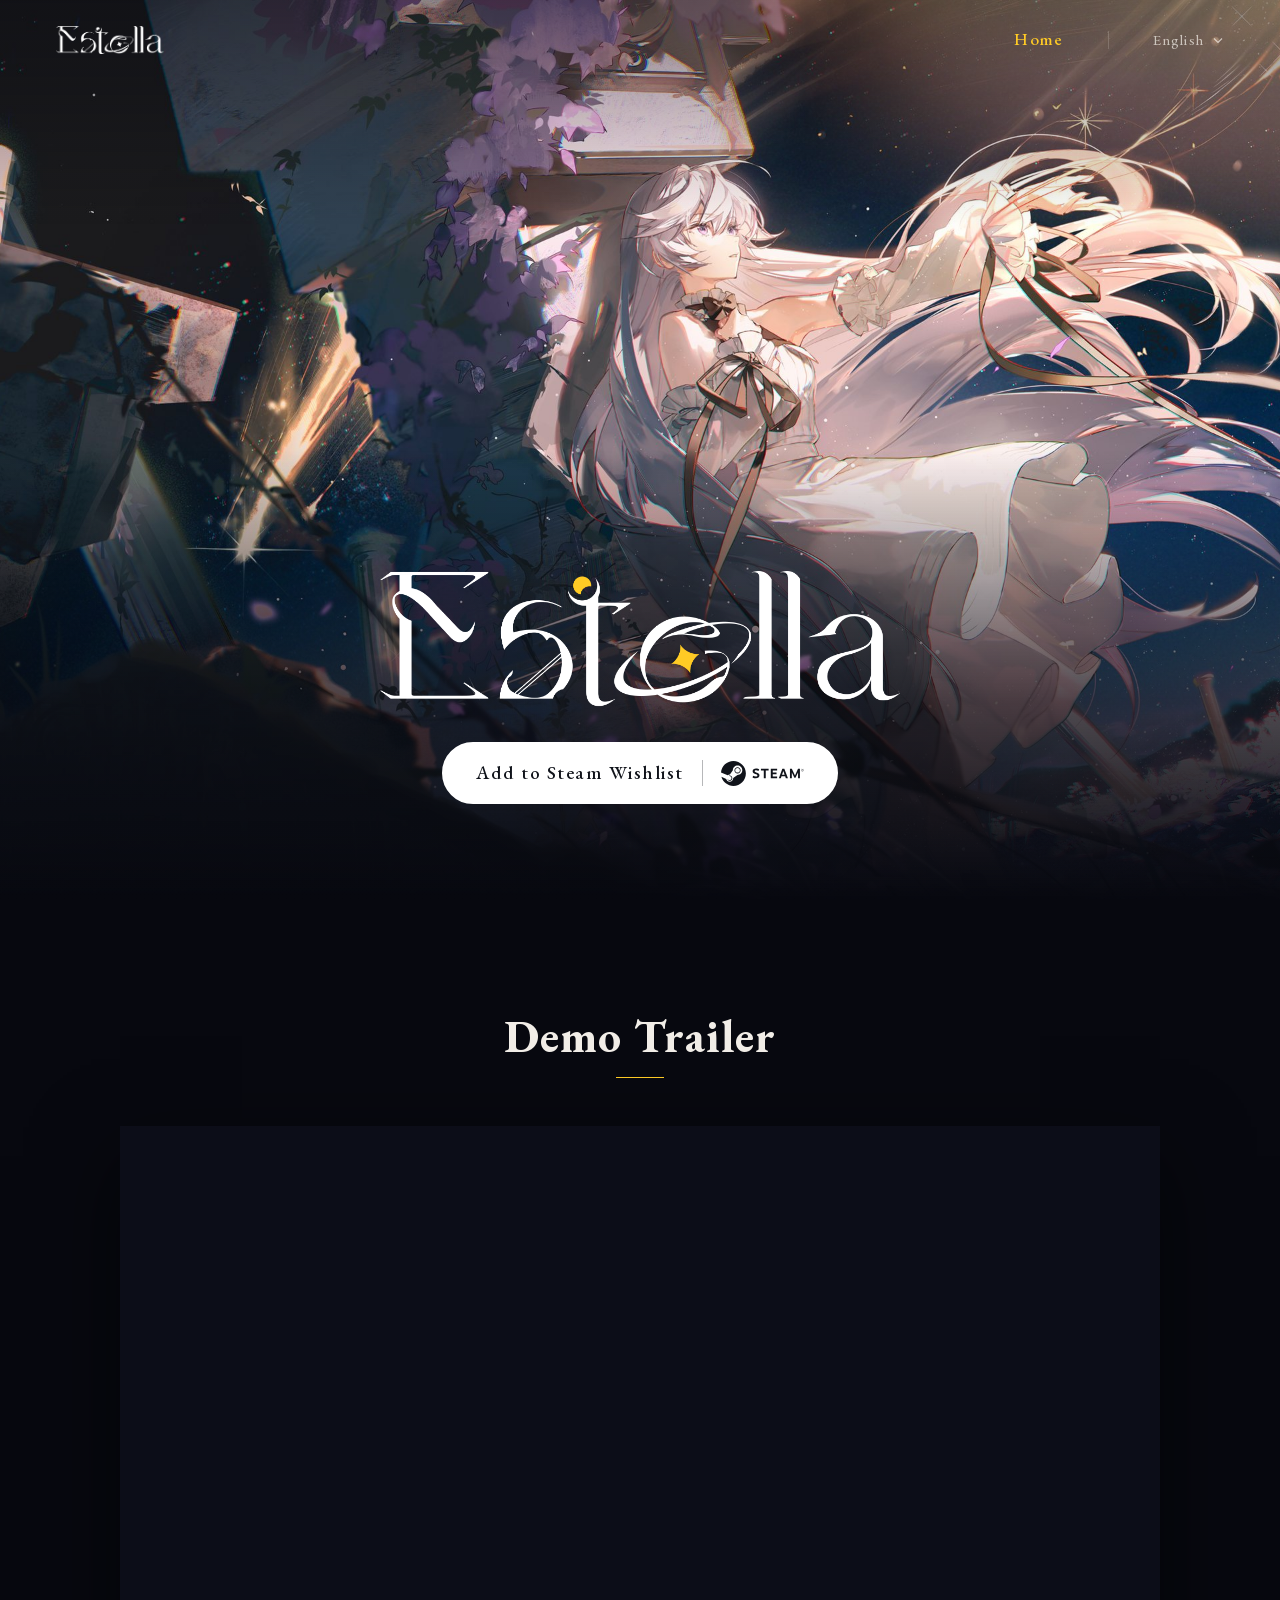
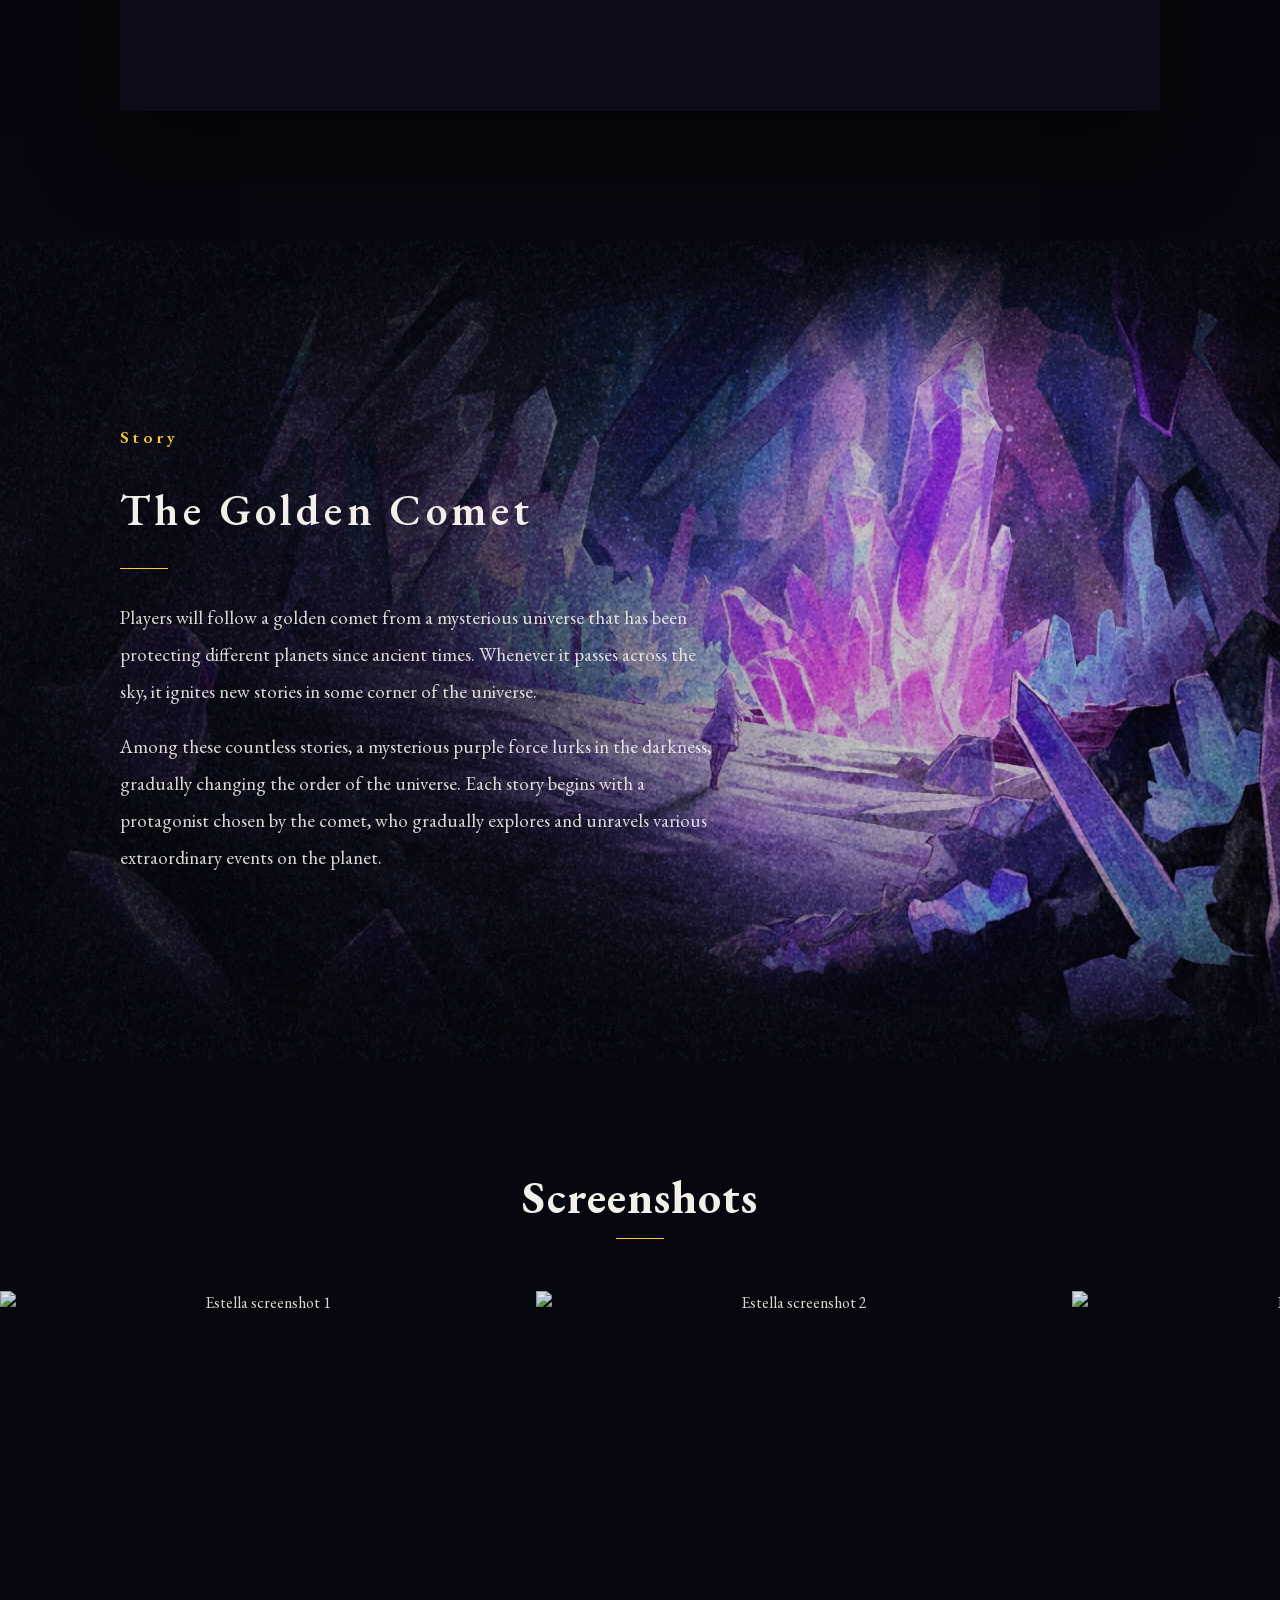
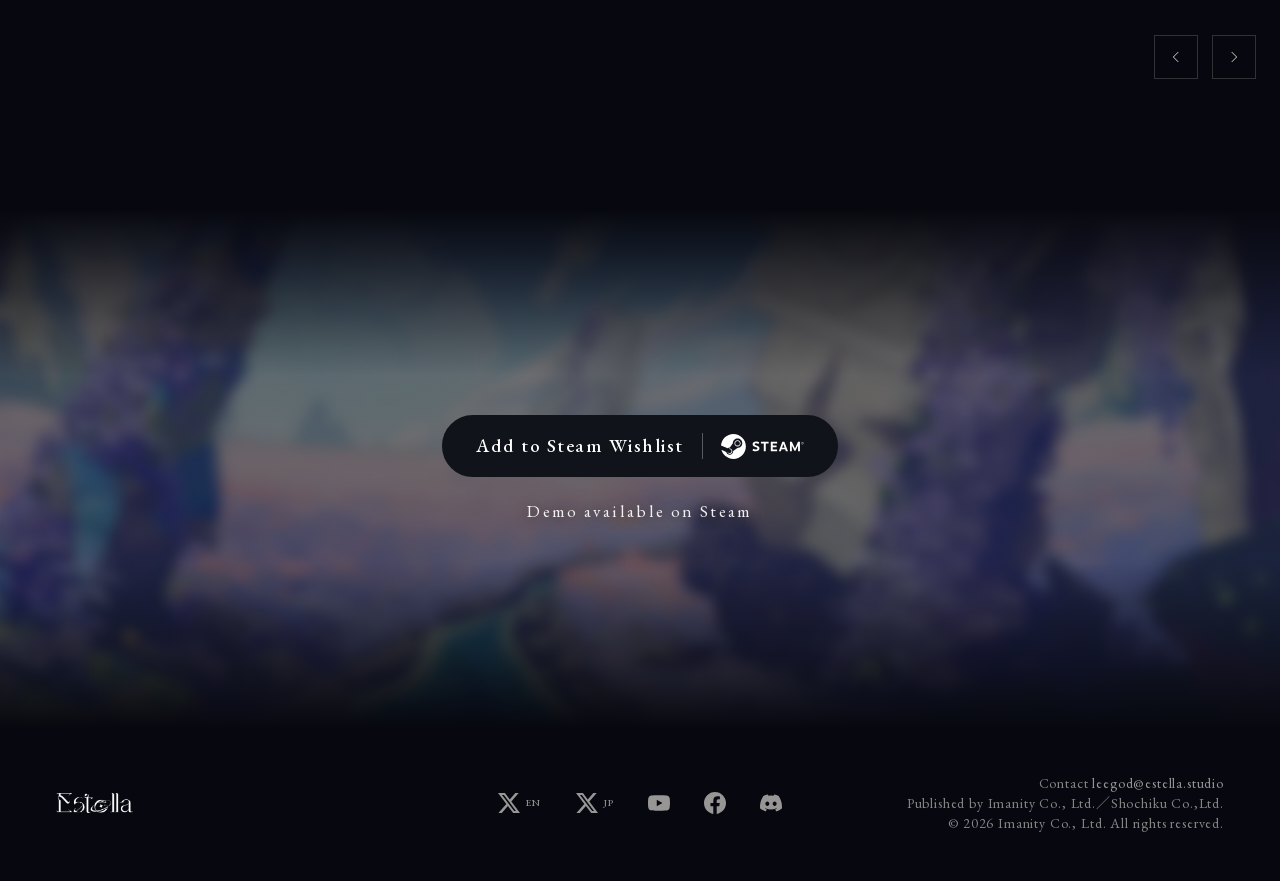
==== commit b84ce9df: "deploy: GameEstella/estella-web@232c4d2b7980732152c65ab55416396e6e45f3c3" ====
--- a/index.html
+++ b/index.html
@@ -1,6 +1,6 @@
-<!DOCTYPE html><!--pMQQqiU0P5xcfkVYAuLWh--><html lang="en"><head><meta charSet="utf-8"/><meta name="viewport" content="width=device-width, initial-scale=1, maximum-scale=5"/><meta name="viewport" content="width=device-width, initial-scale=1"/><link rel="preload" href="/_next/static/media/3663db0f43efa075-s.p.woff2" as="font" crossorigin="" type="font/woff2"/><link rel="preload" href="/_next/static/media/c679f70df756412c-s.p.woff2" as="font" crossorigin="" type="font/woff2"/><link rel="preload" as="image" href="/images/estella-logo-white.png"/><link rel="preload" as="image" href="/images/kv.jpg"/><link rel="preload" as="image" href="/images/estella-logo.png"/><link rel="preload" as="image" href="https://shared.akamai.steamstatic.com/store_item_assets/steam/apps/3380100/6aa89898e91e305f33b8a4eb72ac446c2dac6a9a/ss_6aa89898e91e305f33b8a4eb72ac446c2dac6a9a.600x338.jpg?t=1794896679"/><link rel="preload" as="image" href="https://shared.akamai.steamstatic.com/store_item_assets/steam/apps/3380100/34c13eb7d198aba9e7b81b85dde150e43a183c2f/ss_34c13eb7d198aba9e7b81b85dde150e43a183c2f.600x338.jpg?t=1794896679"/><link rel="stylesheet" href="/_next/static/css/1df3ef30857369f2.css" data-precedence="next"/><link rel="stylesheet" href="/_next/static/css/9f2772cbfe76567e.css" data-precedence="next"/><link rel="preload" as="script" fetchPriority="low" href="/_next/static/chunks/webpack-c0f8c2cdd99925d6.js"/><script src="/_next/static/chunks/43d3624b-9aeac6423fe75025.js" async=""></script><script src="/_next/static/chunks/817-3c1beed90448b447.js" async=""></script><script src="/_next/static/chunks/main-app-c0af5cf002237a07.js" async=""></script><script src="/_next/static/chunks/891-084d366fecb0fbde.js" async=""></script><script src="/_next/static/chunks/509-e59f82ca53dbaab0.js" async=""></script><script src="/_next/static/chunks/app/layout-ce063132e364def6.js" async=""></script><script async="" src="https://www.googletagmanager.com/gtag/js?id=G-6WTNDTHCRV"></script><script src="/_next/static/chunks/689-73e56af92194e5f7.js" async=""></script><script src="/_next/static/chunks/app/page-9b26e48eb0457f85.js" async=""></script><link rel="preconnect" href="https://fonts.googleapis.com"/><link rel="preconnect" href="https://fonts.gstatic.com" crossorigin="anonymous"/><link rel="icon" href="/favicon.ico"/><link rel="shortcut icon" href="/favicon.ico"/><link rel="icon" type="image/x-icon" href="/favicon.ico"/><meta name="theme-color" content="#07080F"/><meta name="next-size-adjust" content=""/><title>Estella | A PC Rhythm Game</title><meta name="description" content="Estella is an immersive rhythm game where players follow a golden comet through the cosmos, exploring extraordinary stories and uncovering ancient mysteries."/><meta name="application-name" content="Estella"/><meta name="author" content="Imanity Co., Ltd."/><meta name="keywords" content="rhythm game,music game,indie game,cosmic adventure,story-driven game,multiplayer,Estella,PC rhythm game,mouse rhythm game"/><meta name="creator" content="Imanity Co., Ltd."/><meta name="publisher" content="Imanity Co., Ltd."/><meta name="robots" content="index, follow"/><meta name="googlebot" content="index, follow, max-video-preview:-1, max-image-preview:large, max-snippet:-1"/><link rel="canonical" href="https://estella.studio"/><meta property="og:title" content="Estella | A PC Rhythm Game"/><meta property="og:description" content="Follow the golden comet through the cosmos, exploring extraordinary stories and uncovering ancient mysteries."/><meta property="og:url" content="https://estella.studio"/><meta property="og:site_name" content="Estella"/><meta property="og:locale" content="en_US"/><meta property="og:image" content="https://estella.studio/images/estella-og.jpg"/><meta property="og:image:width" content="1200"/><meta property="og:image:height" content="630"/><meta property="og:image:alt" content="Estella - A PC Rhythm Game"/><meta property="og:type" content="website"/><meta name="twitter:card" content="summary_large_image"/><meta name="twitter:creator" content="@GameEstella"/><meta name="twitter:title" content="Estella | A PC Rhythm Game"/><meta name="twitter:description" content="Follow the golden comet through the cosmos, exploring extraordinary stories and uncovering ancient mysteries."/><meta name="twitter:image" content="https://estella.studio/images/estella-og.jpg"/><link rel="icon" href="/favicon.ico" type="image/x-icon" sizes="32x32"/><link rel="icon" href="/icon.ico?b52e284db071b3fd" type="image/x-icon" sizes="32x32"/><script>document.documentElement.classList.add('js')</script><link href="https://fonts.googleapis.com/css2?family=Noto+Serif+TC:wght@400;500;600;700&amp;family=Noto+Serif+SC:wght@400;500;600;700&amp;family=Noto+Serif+JP:wght@400;500;600;700&amp;display=swap" rel="stylesheet"/><script>
+<!DOCTYPE html><!--00UVg74EfCro41EEpvJxa--><html lang="en"><head><meta charSet="utf-8"/><meta name="viewport" content="width=device-width, initial-scale=1, maximum-scale=5"/><meta name="viewport" content="width=device-width, initial-scale=1"/><link rel="preload" href="/_next/static/media/3663db0f43efa075-s.p.woff2" as="font" crossorigin="" type="font/woff2"/><link rel="preload" href="/_next/static/media/c679f70df756412c-s.p.woff2" as="font" crossorigin="" type="font/woff2"/><link rel="preload" as="image" href="/images/estella-logo-white.png"/><link rel="preload" as="image" href="/images/kv.jpg"/><link rel="preload" as="image" href="/images/estella-logo.png"/><link rel="preload" as="image" href="https://shared.akamai.steamstatic.com/store_item_assets/steam/apps/3380100/6aa89898e91e305f33b8a4eb72ac446c2dac6a9a/ss_6aa89898e91e305f33b8a4eb72ac446c2dac6a9a.600x338.jpg?t=1794896679"/><link rel="preload" as="image" href="https://shared.akamai.steamstatic.com/store_item_assets/steam/apps/3380100/34c13eb7d198aba9e7b81b85dde150e43a183c2f/ss_34c13eb7d198aba9e7b81b85dde150e43a183c2f.600x338.jpg?t=1794896679"/><link rel="stylesheet" href="/_next/static/css/1df3ef30857369f2.css" data-precedence="next"/><link rel="stylesheet" href="/_next/static/css/9f2772cbfe76567e.css" data-precedence="next"/><link rel="preload" as="script" fetchPriority="low" href="/_next/static/chunks/webpack-c0f8c2cdd99925d6.js"/><script src="/_next/static/chunks/43d3624b-9aeac6423fe75025.js" async=""></script><script src="/_next/static/chunks/817-3c1beed90448b447.js" async=""></script><script src="/_next/static/chunks/main-app-c0af5cf002237a07.js" async=""></script><script src="/_next/static/chunks/891-084d366fecb0fbde.js" async=""></script><script src="/_next/static/chunks/509-e59f82ca53dbaab0.js" async=""></script><script src="/_next/static/chunks/app/layout-ce063132e364def6.js" async=""></script><script async="" src="https://www.googletagmanager.com/gtag/js?id=G-6WTNDTHCRV"></script><script src="/_next/static/chunks/689-73e56af92194e5f7.js" async=""></script><script src="/_next/static/chunks/app/page-9b26e48eb0457f85.js" async=""></script><link rel="preconnect" href="https://fonts.googleapis.com"/><link rel="preconnect" href="https://fonts.gstatic.com" crossorigin="anonymous"/><link rel="icon" href="/favicon.ico"/><link rel="shortcut icon" href="/favicon.ico"/><link rel="icon" type="image/x-icon" href="/favicon.ico"/><meta name="theme-color" content="#07080F"/><meta name="next-size-adjust" content=""/><title>Estella | A PC Rhythm Game</title><meta name="description" content="Estella is an immersive rhythm game where players follow a golden comet through the cosmos, exploring extraordinary stories and uncovering ancient mysteries."/><meta name="application-name" content="Estella"/><meta name="author" content="Imanity Co., Ltd."/><meta name="keywords" content="rhythm game,music game,indie game,cosmic adventure,story-driven game,multiplayer,Estella,PC rhythm game,mouse rhythm game"/><meta name="creator" content="Imanity Co., Ltd."/><meta name="publisher" content="Imanity Co., Ltd."/><meta name="robots" content="index, follow"/><meta name="googlebot" content="index, follow, max-video-preview:-1, max-image-preview:large, max-snippet:-1"/><link rel="canonical" href="https://estella.studio"/><meta property="og:title" content="Estella | A PC Rhythm Game"/><meta property="og:description" content="Follow the golden comet through the cosmos, exploring extraordinary stories and uncovering ancient mysteries."/><meta property="og:url" content="https://estella.studio"/><meta property="og:site_name" content="Estella"/><meta property="og:locale" content="en_US"/><meta property="og:image" content="https://estella.studio/images/estella-og.jpg"/><meta property="og:image:width" content="1200"/><meta property="og:image:height" content="630"/><meta property="og:image:alt" content="Estella - A PC Rhythm Game"/><meta property="og:type" content="website"/><meta name="twitter:card" content="summary_large_image"/><meta name="twitter:creator" content="@GameEstella"/><meta name="twitter:title" content="Estella | A PC Rhythm Game"/><meta name="twitter:description" content="Follow the golden comet through the cosmos, exploring extraordinary stories and uncovering ancient mysteries."/><meta name="twitter:image" content="https://estella.studio/images/estella-og.jpg"/><link rel="icon" href="/favicon.ico" type="image/x-icon" sizes="32x32"/><link rel="icon" href="/icon.ico?b52e284db071b3fd" type="image/x-icon" sizes="32x32"/><script>document.documentElement.classList.add('js')</script><link href="https://fonts.googleapis.com/css2?family=Noto+Serif+TC:wght@400;500;600;700&amp;family=Noto+Serif+SC:wght@400;500;600;700&amp;family=Noto+Serif+JP:wght@400;500;600;700&amp;display=swap" rel="stylesheet"/><script>
               window.dataLayer = window.dataLayer || [];
               function gtag(){dataLayer.push(arguments);}
               gtag('js', new Date());
               gtag('config', 'G-6WTNDTHCRV');
-            </script><script type="application/ld+json">{"@context":"https://schema.org","@type":"VideoGame","name":"Estella","description":"An PC rhythm game where players follow a golden comet through the cosmos, exploring extraordinary stories and uncovering ancient mysteries.","genre":["Rhythm","Music","Adventure","Indie"],"gamePlatform":["PC","Mac"],"applicationCategory":"Game","operatingSystem":["Windows","macOS","Linux"],"publisher":{"@type":"Organization","name":"Imanity Co., Ltd."},"creator":{"@type":"Organization","name":"Imanity Co., Ltd."},"image":"https://estella.studio/images/estella-og.jpg","url":"https://estella.studio","offers":{"@type":"Offer","availability":"https://schema.org/ComingSoon","price":"0","priceCurrency":"USD"}}</script><script src="/_next/static/chunks/polyfills-42372ed130431b0a.js" noModule=""></script></head><body class="__variable_de42f9 __variable_c8689f font-display" style="overflow-y:scroll"><div hidden=""><!--$--><!--/$--></div><nav class="animate-nav-in fixed left-0 right-0 top-0 z-50 transition-colors duration-500 [animation-delay:0.9s] bg-transparent"><div class="flex h-[3.75rem] w-full items-center justify-between px-5 sm:h-20 sm:px-14"><a aria-label="Estella" class="transition-opacity duration-300 hover:opacity-75" href="/"><img alt="Estella" width="1920" height="499" decoding="async" data-nimg="1" class="h-[1.375rem] w-auto sm:h-[1.75rem]" style="color:transparent" src="/images/estella-logo-white.png"/></a><div class="flex items-center gap-[1.125rem] sm:gap-11"><div class="hidden items-center gap-11 sm:flex"><a class="text-[1.0625rem] font-medium tracking-[0.08em] transition-colors duration-300 text-gold" href="/">Home</a><span class="h-[1.125rem] w-px bg-silver/[0.18]"></span></div><div class="relative "><button type="button" aria-haspopup="listbox" aria-expanded="false" class="flex h-11 items-center gap-1.5 text-sm text-silver/[0.72] transition-colors hover:text-gold sm:gap-2 sm:text-[0.9375rem] sm:tracking-[0.08em]"><span class="sm:hidden">EN</span><span class="hidden sm:inline">English</span><svg class="h-[0.6875rem] w-[0.6875rem] sm:h-3 sm:w-3" viewBox="0 0 12 12" fill="none" stroke="currentColor" stroke-width="1.2"><path d="M2 4.5l4 4 4-4"></path></svg></button></div><button type="button" aria-label="Menu" aria-expanded="false" class="-mr-3 flex h-11 w-11 items-center justify-center text-silver sm:hidden"><svg class="h-[1.375rem] w-[1.375rem]" viewBox="0 0 24 24" fill="none" stroke="currentColor" stroke-width="1.3"><path d="M3 7h18M3 12h18M3 17h18"></path></svg></button></div></div></nav><main class="bg-ink text-silver"><section class="relative h-[45rem] overflow-hidden sm:h-screen sm:min-h-[50rem]"><div class="hero-media absolute inset-0"><img alt="" decoding="async" data-nimg="fill" class="animate-hero-settle object-cover object-[58%_50%] sm:object-[55%_45%]" style="position:absolute;height:100%;width:100%;left:0;top:0;right:0;bottom:0;color:transparent" src="/images/kv.jpg"/></div><div class="absolute inset-0 bg-[linear-gradient(180deg,rgba(7,8,15,0.5)_0%,rgba(7,8,15,0)_28%,rgba(7,8,15,0.15)_50%,rgba(7,8,15,0.8)_76%,#07080f_100%)] sm:bg-[linear-gradient(180deg,rgba(7,8,15,0.45)_0%,rgba(7,8,15,0)_25%,rgba(7,8,15,0)_50%,rgba(7,8,15,0.7)_78%,#07080f_100%)]"></div><div class="hero-copy absolute inset-x-0 bottom-10 z-10 flex flex-col items-center gap-4 px-6 text-center sm:bottom-24 sm:gap-[1.625rem]"><img alt="Estella" width="1920" height="499" decoding="async" data-nimg="1" class="animate-rise-in w-[16.25rem] max-w-full drop-shadow-[0_6px_28px_rgba(0,0,0,0.6)] [animation-delay:0.5s] sm:w-[32.5rem]" style="color:transparent" src="/images/estella-logo.png"/><div class="animate-rise-in w-full [animation-delay:0.8s] sm:w-auto"><a href="https://store.steampowered.com/app/3380100/Estella/" target="_blank" rel="noopener noreferrer" class="group inline-flex will-change-transform h-14 items-center justify-center gap-3.5 rounded-full border-2 px-5 text-[1.0625rem] font-medium tracking-[0.06em] transition-[color,background-color,border-color,transform,box-shadow] duration-300 ease-out hover:-translate-y-0.5 hover:shadow-[0_14px_36px_-10px_rgba(0,0,0,0.6)] active:translate-y-0 active:duration-100 sm:h-[3.875rem] sm:gap-[1.125rem] sm:px-8 sm:text-[1.1875rem] sm:tracking-[0.08em] border-white bg-white text-[#10131a] hover:bg-[#10131a] hover:text-white mt-[0.625rem] w-full sm:w-auto"><span>Add to Steam Wishlist</span><span class="h-[1.375rem] w-px bg-current opacity-30 sm:h-[1.625rem]"></span><svg viewBox="0 0 278 84" fill="currentColor" xmlns="http://www.w3.org/2000/svg" role="img" aria-label="Steam" class="h-[1.3125rem] w-auto shrink-0 transition-transform duration-300 ease-out group-hover:translate-x-0.5 sm:h-[1.5625rem]"><path d="M41.8,0C19.7,0,1.7,17,0,38.5l22.5,9.3c1.9-1.3,4.2-2.1,6.7-2.1c0.2,0,0.4,0,0.7,0l10-14.5c0-0.1,0-0.1,0-0.2 c0-8.7,7.1-15.8,15.8-15.8c8.7,0,15.8,7.1,15.8,15.8c0,8.7-7.1,15.8-15.8,15.8c-0.1,0-0.2,0-0.4,0L41,57.1c0,0.2,0,0.4,0,0.6 c0,6.5-5.3,11.9-11.9,11.9c-5.7,0-10.5-4.1-11.6-9.5L1.4,53.3c5,17.6,21.1,30.5,40.3,30.5c23.1,0,41.9-18.8,41.9-41.9 C83.7,18.8,64.9,0,41.8,0z"></path><path d="M26.3,63.6l-5.1-2.1c0.9,1.9,2.5,3.5,4.6,4.4c4.5,1.9,9.8-0.3,11.6-4.8c0.9-2.2,0.9-4.6,0-6.8 c-0.9-2.2-2.6-3.9-4.8-4.8c-2.2-0.9-4.5-0.9-6.6-0.1l5.3,2.2c3.3,1.4,4.9,5.2,3.5,8.6C33.4,63.4,29.6,65,26.3,63.6z"></path><path d="M66.1,31.1c0-5.8-4.7-10.5-10.5-10.5s-10.5,4.7-10.5,10.5s4.7,10.5,10.5,10.5S66.1,36.9,66.1,31.1z M47.7,31.1c0-4.4,3.5-7.9,7.9-7.9c4.4,0,7.9,3.5,7.9,7.9c0,4.4-3.5,7.9-7.9,7.9C51.2,39,47.7,35.5,47.7,31.1z"></path><path d="M128.4,28.7l-2.8,4.9c-2.2-1.5-5.1-2.4-7.7-2.4c-2.9,0-4.7,1.2-4.7,3.4c0,2.6,3.2,3.2,8,5 c5.1,1.8,8.1,4,8.1,8.7c0,6.4-5.1,10-12.3,10c-3.5,0-7.8-0.9-11.1-2.9l2-5.5c2.7,1.4,5.9,2.2,8.7,2.2c3.8,0,5.7-1.4,5.7-3.5 c0-2.4-2.8-3.1-7.3-4.6c-5.1-1.7-8.7-4-8.7-9.2c0-5.9,4.7-9.2,11.5-9.2C122.5,25.6,126.3,27.1,128.4,28.7z"></path><path d="M150.4,31.8v25.9h-6.6V31.8h-9.6v-5.7h25.8v5.7H150.4z"></path><path d="M173.9,31.8v7.1h12.7v5.7h-12.7V52h14.7v5.7h-21.3V26.1h21.3v5.7H173.9z"></path><path d="M203.3,51.6l-2.1,6.1h-6.9l11.8-31.6h6.7L225,57.7h-7.2l-2.1-6.1H203.3z M209.4,33.7l-4.3,12.6h8.7 L209.4,33.7z"></path><path d="M258.9,38.3l-8.6,18.4h-3.7L238,38.5v19.2h-6.3V26.1h6.3l10.6,22.8l10.2-22.8h6.4v31.6h-6.3L258.9,38.3z"></path><path d="M278,30.1c0,2.7-2,4.4-4.4,4.4c-2.3,0-4.4-1.7-4.4-4.4c0-2.7,2-4.4,4.4-4.4C276,25.7,278,27.4,278,30.1z M270,30.1c0,2.3,1.6,3.7,3.6,3.7c2,0,3.6-1.4,3.6-3.7c0-2.3-1.6-3.7-3.6-3.7C271.6,26.4,270,27.8,270,30.1z M273.7,27.9 c1.1,0,1.5,0.6,1.5,1.2c0,0.6-0.4,1-0.8,1.2l1,1.9h-0.8l-0.9-1.7h-0.9v1.7h-0.7v-4.3H273.7z M272.9,29.9h0.8 c0.5,0,0.8-0.3,0.8-0.7c0-0.4-0.2-0.7-0.8-0.7h-0.8V29.9z"></path></svg></a></div></div></section><section class="flex flex-col items-center gap-7 pt-16 sm:gap-12 sm:px-[7.5rem] sm:pt-[6.875rem]"><div class="flex flex-col items-center gap-2.5 sm:gap-3.5"><h2 class="reveal reveal-up h-latin text-[2rem] sm:text-[2.875rem]" style="--reveal-delay:0ms">Demo Trailer</h2><span class="reveal reveal-bar title-bar w-10 sm:w-12" style="--reveal-delay:250ms"></span></div><div class="reveal reveal-scale aspect-video w-full max-w-[75rem] overflow-hidden bg-ink-2 sm:shadow-[0_30px_80px_rgba(0,0,0,0.55)]" style="--reveal-delay:150ms"><iframe class="h-full w-full" src="https://www.youtube.com/embed/QavLBFVBQeE" title="Estella Game Trailer" allow="accelerometer; autoplay; clipboard-write; encrypted-media; gyroscope; picture-in-picture" allowFullScreen=""></iframe></div></section><section class="glitch-host relative mt-[4.5rem] flex items-center overflow-hidden sm:mt-[8.125rem] sm:h-[51.25rem]"><div class="reveal reveal-zoom absolute inset-0" style="--reveal-delay:0ms"><img alt="" loading="lazy" decoding="async" data-nimg="fill" class="object-cover object-[62%_50%] sm:object-[60%_50%]" style="position:absolute;height:100%;width:100%;left:0;top:0;right:0;bottom:0;color:transparent" src="/images/story.jpg"/><img alt="" aria-hidden="true" loading="lazy" decoding="async" data-nimg="fill" class="glitch-tear glitch-tear-a object-cover object-[62%_50%] sm:object-[60%_50%]" style="position:absolute;height:100%;width:100%;left:0;top:0;right:0;bottom:0;color:transparent" src="/images/story.jpg"/><img alt="" aria-hidden="true" loading="lazy" decoding="async" data-nimg="fill" class="glitch-tear glitch-tear-b object-cover object-[62%_50%] sm:object-[60%_50%]" style="position:absolute;height:100%;width:100%;left:0;top:0;right:0;bottom:0;color:transparent" src="/images/story.jpg"/></div><div class="absolute inset-0 bg-[linear-gradient(180deg,#07080f_0%,rgba(7,8,15,0.45)_18%,rgba(7,8,15,0.7)_55%,#07080f_100%)] sm:bg-[linear-gradient(180deg,#07080f_0%,rgba(7,8,15,0.15)_18%,rgba(7,8,15,0.15)_82%,#07080f_100%),linear-gradient(90deg,rgba(7,8,15,0.9)_0%,rgba(7,8,15,0.7)_34%,rgba(7,8,15,0.15)_60%,rgba(7,8,15,0)_100%)]"></div><canvas aria-hidden="true" class="glitch-noise pointer-events-none absolute inset-0 h-full w-full "></canvas><div class="relative z-10 flex w-full flex-col items-center gap-[1.125rem] px-6 py-24 text-center sm:items-start sm:gap-[1.875rem] sm:px-[7.5rem] sm:py-0 sm:text-left"><p class="reveal reveal-up eyebrow text-[1.0625rem]" style="--reveal-delay:0ms">Story</p><h2 class="reveal reveal-up glitch-text h-cjk max-w-[38.75rem] text-balance text-[1.625rem] sm:text-[2.75rem]" style="--reveal-delay:120ms" data-text="The Golden Comet">The Golden Comet</h2><span class="reveal reveal-bar title-bar w-10 origin-center sm:w-12 sm:origin-left" style="--reveal-delay:320ms"></span><div class="reveal reveal-up flex max-w-[37.5rem] flex-col gap-[1.125rem]" style="--reveal-delay:360ms"><p class="p-cjk text-base leading-[1.9] text-silver/[0.92] sm:text-[1.1875rem] sm:leading-[1.95] sm:text-silver/90">Players will follow a golden comet from a mysterious universe that has been protecting different planets since ancient times. Whenever it passes across the sky, it ignites new stories in some corner of the universe.</p><p class="p-cjk text-base leading-[1.9] text-silver/[0.92] sm:text-[1.1875rem] sm:leading-[1.95] sm:text-silver/90">Among these countless stories, a mysterious purple force lurks in the darkness, gradually changing the order of the universe. Each story begins with a protagonist chosen by the comet, who gradually explores and unravels various extraordinary events on the planet.</p></div></div></section><section class="flex flex-col items-center gap-7 pt-16 sm:gap-[3.25rem] sm:pt-[6.875rem]"><div class="flex flex-col items-center gap-2.5 px-6 sm:gap-3.5"><h2 class="reveal reveal-up h-latin text-[2rem] sm:text-[2.875rem]" style="--reveal-delay:0ms">Screenshots</h2><span class="reveal reveal-bar title-bar w-10 sm:w-12" style="--reveal-delay:250ms"></span></div><div class="w-full"><div class="no-scrollbar flex snap-x snap-mandatory gap-2.5 overflow-x-auto px-3 sm:gap-4 sm:px-6"><button class="reveal reveal-up group relative aspect-video w-[18.75rem] shrink-0 cursor-zoom-in snap-start overflow-hidden p-0 sm:w-[32.5rem]" style="--reveal-delay:0ms" type="button" aria-label="View screenshot 1"><img src="https://shared.akamai.steamstatic.com/store_item_assets/steam/apps/3380100/6aa89898e91e305f33b8a4eb72ac446c2dac6a9a/ss_6aa89898e91e305f33b8a4eb72ac446c2dac6a9a.600x338.jpg?t=1794896679" alt="Estella screenshot 1" loading="eager" class="h-full w-full object-cover brightness-[0.9] transition-[transform,filter] duration-700 ease-out group-hover:scale-[1.04] group-hover:brightness-100"/></button><button class="reveal reveal-up group relative aspect-video w-[18.75rem] shrink-0 cursor-zoom-in snap-start overflow-hidden p-0 sm:w-[32.5rem]" style="--reveal-delay:110ms" type="button" aria-label="View screenshot 2"><img src="https://shared.akamai.steamstatic.com/store_item_assets/steam/apps/3380100/34c13eb7d198aba9e7b81b85dde150e43a183c2f/ss_34c13eb7d198aba9e7b81b85dde150e43a183c2f.600x338.jpg?t=1794896679" alt="Estella screenshot 2" loading="eager" class="h-full w-full object-cover brightness-[0.9] transition-[transform,filter] duration-700 ease-out group-hover:scale-[1.04] group-hover:brightness-100"/></button><button class="reveal reveal-up group relative aspect-video w-[18.75rem] shrink-0 cursor-zoom-in snap-start overflow-hidden p-0 sm:w-[32.5rem]" style="--reveal-delay:220ms" type="button" aria-label="View screenshot 3"><img src="https://shared.akamai.steamstatic.com/store_item_assets/steam/apps/3380100/db16d763e1690542cac8380c9b681c4362265915/ss_db16d763e1690542cac8380c9b681c4362265915.600x338.jpg?t=1794896679" alt="Estella screenshot 3" loading="lazy" class="h-full w-full object-cover brightness-[0.9] transition-[transform,filter] duration-700 ease-out group-hover:scale-[1.04] group-hover:brightness-100"/></button><button class="reveal reveal-up group relative aspect-video w-[18.75rem] shrink-0 cursor-zoom-in snap-start overflow-hidden p-0 sm:w-[32.5rem]" style="--reveal-delay:220ms" type="button" aria-label="View screenshot 4"><img src="https://shared.akamai.steamstatic.com/store_item_assets/steam/apps/3380100/f876d2ff0bd9d0b724c3494de97406c0689ba37a/ss_f876d2ff0bd9d0b724c3494de97406c0689ba37a.600x338.jpg?t=1794896679" alt="Estella screenshot 4" loading="lazy" class="h-full w-full object-cover brightness-[0.9] transition-[transform,filter] duration-700 ease-out group-hover:scale-[1.04] group-hover:brightness-100"/></button><button class="reveal reveal-up group relative aspect-video w-[18.75rem] shrink-0 cursor-zoom-in snap-start overflow-hidden p-0 sm:w-[32.5rem]" style="--reveal-delay:220ms" type="button" aria-label="View screenshot 5"><img src="https://shared.akamai.steamstatic.com/store_item_assets/steam/apps/3380100/36ac2db5acb8286ba22004c962ec7c119e10941a/ss_36ac2db5acb8286ba22004c962ec7c119e10941a.600x338.jpg?t=1794896679" alt="Estella screenshot 5" loading="lazy" class="h-full w-full object-cover brightness-[0.9] transition-[transform,filter] duration-700 ease-out group-hover:scale-[1.04] group-hover:brightness-100"/></button><button class="reveal reveal-up group relative aspect-video w-[18.75rem] shrink-0 cursor-zoom-in snap-start overflow-hidden p-0 sm:w-[32.5rem]" style="--reveal-delay:220ms" type="button" aria-label="View screenshot 6"><img src="https://shared.akamai.steamstatic.com/store_item_assets/steam/apps/3380100/4e7c03c12d7529f0becff7e048e1d031b9c0e0b9/ss_4e7c03c12d7529f0becff7e048e1d031b9c0e0b9.600x338.jpg?t=1794896679" alt="Estella screenshot 6" loading="lazy" class="h-full w-full object-cover brightness-[0.9] transition-[transform,filter] duration-700 ease-out group-hover:scale-[1.04] group-hover:brightness-100"/></button><button class="reveal reveal-up group relative aspect-video w-[18.75rem] shrink-0 cursor-zoom-in snap-start overflow-hidden p-0 sm:w-[32.5rem]" style="--reveal-delay:220ms" type="button" aria-label="View screenshot 7"><img src="https://shared.akamai.steamstatic.com/store_item_assets/steam/apps/3380100/7b9b8751386db1d60d4875b4e56228e3dca298cb/ss_7b9b8751386db1d60d4875b4e56228e3dca298cb.600x338.jpg?t=1794896679" alt="Estella screenshot 7" loading="lazy" class="h-full w-full object-cover brightness-[0.9] transition-[transform,filter] duration-700 ease-out group-hover:scale-[1.04] group-hover:brightness-100"/></button></div><div class="hidden justify-end px-6 sm:mt-[3.25rem] sm:flex"><div class="flex gap-3.5"><button type="button" aria-label="Previous screenshots" class="flex h-11 w-11 items-center justify-center border border-silver/[0.18] text-silver transition-[color,border-color,transform] duration-300 hover:border-gold hover:text-gold active:scale-95"><svg class="h-4 w-4" fill="none" viewBox="0 0 24 24" stroke="currentColor" stroke-width="1.3"><path stroke-linecap="round" stroke-linejoin="round" d="M15 19l-7-7 7-7"></path></svg></button><button type="button" aria-label="More screenshots" class="flex h-11 w-11 items-center justify-center border border-silver/[0.18] text-silver transition-[color,border-color,transform] duration-300 hover:border-gold hover:text-gold active:scale-95"><svg class="h-4 w-4" fill="none" viewBox="0 0 24 24" stroke="currentColor" stroke-width="1.3"><path stroke-linecap="round" stroke-linejoin="round" d="M9 5l7 7-7 7"></path></svg></button></div></div></div></section><section class="relative mt-[4.5rem] flex items-center justify-center overflow-hidden py-[5.75rem] sm:mt-[8.125rem] sm:h-[32.5rem] sm:py-0"><div class="reveal reveal-zoom absolute inset-0" style="--reveal-delay:0ms"><img alt="" loading="lazy" decoding="async" data-nimg="fill" class="object-cover object-[50%_45%] brightness-[0.6]" style="position:absolute;height:100%;width:100%;left:0;top:0;right:0;bottom:0;color:transparent" src="/images/cta.jpg"/></div><div class="absolute inset-0 bg-[linear-gradient(180deg,#07080f_0%,rgba(7,8,15,0.32)_30%,rgba(7,8,15,0.32)_70%,#07080f_100%)] sm:bg-[linear-gradient(180deg,#07080f_0%,rgba(7,8,15,0.3)_32%,rgba(7,8,15,0.3)_68%,#07080f_100%)]"></div><div class="relative z-10 flex w-full flex-col items-center gap-[1.125rem] px-6 text-center sm:w-auto sm:gap-[1.375rem]"><div class="reveal reveal-scale w-full sm:w-auto" style="--reveal-delay:0ms"><a href="https://store.steampowered.com/app/3380100/Estella/" target="_blank" rel="noopener noreferrer" class="group inline-flex will-change-transform h-14 items-center justify-center gap-3.5 rounded-full border-2 px-5 text-[1.0625rem] font-medium tracking-[0.06em] transition-[color,background-color,border-color,transform,box-shadow] duration-300 ease-out hover:-translate-y-0.5 hover:shadow-[0_14px_36px_-10px_rgba(0,0,0,0.6)] active:translate-y-0 active:duration-100 sm:h-[3.875rem] sm:gap-[1.125rem] sm:px-8 sm:text-[1.1875rem] sm:tracking-[0.08em] border-[#10131a] bg-[#10131a] text-white hover:border-white hover:bg-white hover:text-[#10131a] w-full sm:w-auto"><span>Add to Steam Wishlist</span><span class="h-[1.375rem] w-px bg-current opacity-30 sm:h-[1.625rem]"></span><svg viewBox="0 0 278 84" fill="currentColor" xmlns="http://www.w3.org/2000/svg" role="img" aria-label="Steam" class="h-[1.3125rem] w-auto shrink-0 transition-transform duration-300 ease-out group-hover:translate-x-0.5 sm:h-[1.5625rem]"><path d="M41.8,0C19.7,0,1.7,17,0,38.5l22.5,9.3c1.9-1.3,4.2-2.1,6.7-2.1c0.2,0,0.4,0,0.7,0l10-14.5c0-0.1,0-0.1,0-0.2 c0-8.7,7.1-15.8,15.8-15.8c8.7,0,15.8,7.1,15.8,15.8c0,8.7-7.1,15.8-15.8,15.8c-0.1,0-0.2,0-0.4,0L41,57.1c0,0.2,0,0.4,0,0.6 c0,6.5-5.3,11.9-11.9,11.9c-5.7,0-10.5-4.1-11.6-9.5L1.4,53.3c5,17.6,21.1,30.5,40.3,30.5c23.1,0,41.9-18.8,41.9-41.9 C83.7,18.8,64.9,0,41.8,0z"></path><path d="M26.3,63.6l-5.1-2.1c0.9,1.9,2.5,3.5,4.6,4.4c4.5,1.9,9.8-0.3,11.6-4.8c0.9-2.2,0.9-4.6,0-6.8 c-0.9-2.2-2.6-3.9-4.8-4.8c-2.2-0.9-4.5-0.9-6.6-0.1l5.3,2.2c3.3,1.4,4.9,5.2,3.5,8.6C33.4,63.4,29.6,65,26.3,63.6z"></path><path d="M66.1,31.1c0-5.8-4.7-10.5-10.5-10.5s-10.5,4.7-10.5,10.5s4.7,10.5,10.5,10.5S66.1,36.9,66.1,31.1z M47.7,31.1c0-4.4,3.5-7.9,7.9-7.9c4.4,0,7.9,3.5,7.9,7.9c0,4.4-3.5,7.9-7.9,7.9C51.2,39,47.7,35.5,47.7,31.1z"></path><path d="M128.4,28.7l-2.8,4.9c-2.2-1.5-5.1-2.4-7.7-2.4c-2.9,0-4.7,1.2-4.7,3.4c0,2.6,3.2,3.2,8,5 c5.1,1.8,8.1,4,8.1,8.7c0,6.4-5.1,10-12.3,10c-3.5,0-7.8-0.9-11.1-2.9l2-5.5c2.7,1.4,5.9,2.2,8.7,2.2c3.8,0,5.7-1.4,5.7-3.5 c0-2.4-2.8-3.1-7.3-4.6c-5.1-1.7-8.7-4-8.7-9.2c0-5.9,4.7-9.2,11.5-9.2C122.5,25.6,126.3,27.1,128.4,28.7z"></path><path d="M150.4,31.8v25.9h-6.6V31.8h-9.6v-5.7h25.8v5.7H150.4z"></path><path d="M173.9,31.8v7.1h12.7v5.7h-12.7V52h14.7v5.7h-21.3V26.1h21.3v5.7H173.9z"></path><path d="M203.3,51.6l-2.1,6.1h-6.9l11.8-31.6h6.7L225,57.7h-7.2l-2.1-6.1H203.3z M209.4,33.7l-4.3,12.6h8.7 L209.4,33.7z"></path><path d="M258.9,38.3l-8.6,18.4h-3.7L238,38.5v19.2h-6.3V26.1h6.3l10.6,22.8l10.2-22.8h6.4v31.6h-6.3L258.9,38.3z"></path><path d="M278,30.1c0,2.7-2,4.4-4.4,4.4c-2.3,0-4.4-1.7-4.4-4.4c0-2.7,2-4.4,4.4-4.4C276,25.7,278,27.4,278,30.1z M270,30.1c0,2.3,1.6,3.7,3.6,3.7c2,0,3.6-1.4,3.6-3.7c0-2.3-1.6-3.7-3.6-3.7C271.6,26.4,270,27.8,270,30.1z M273.7,27.9 c1.1,0,1.5,0.6,1.5,1.2c0,0.6-0.4,1-0.8,1.2l1,1.9h-0.8l-0.9-1.7h-0.9v1.7h-0.7v-4.3H273.7z M272.9,29.9h0.8 c0.5,0,0.8-0.3,0.8-0.7c0-0.4-0.2-0.7-0.8-0.7h-0.8V29.9z"></path></svg></a></div><p class="reveal reveal-up text-[0.9375rem] tracking-[0.14em] text-white/[0.92] [text-shadow:0_1px_12px_rgba(7,8,15,0.55)] sm:text-[1.0625rem]" style="--reveal-delay:180ms">Demo available on Steam</p></div></section></main><!--$--><!--/$--><footer><div class="flex w-full flex-col items-center gap-[1.375rem] px-6 pb-10 pt-7 text-center sm:grid sm:grid-cols-3 sm:items-center sm:gap-8 sm:px-14 sm:pb-12 sm:pt-11 sm:text-left"><a aria-label="Estella" class="hidden justify-self-start transition-opacity duration-300 hover:opacity-75 sm:block" href="/"><img alt="Estella" loading="lazy" width="1920" height="499" decoding="async" data-nimg="1" class="h-5 w-auto" style="color:transparent" src="/images/estella-logo-white.png"/></a><div class="flex flex-wrap items-center justify-center gap-6 sm:gap-[2.125rem] sm:justify-self-center"><a href="https://x.com/GameEstella" target="_blank" rel="noopener noreferrer" aria-label="X (English)" title="X (English)" class="flex items-center gap-1.5 text-silver/[0.62] transition-colors duration-300 hover:text-gold"><svg viewBox="0 0 24 24" fill="currentColor" aria-hidden="true" class="h-5 w-5 sm:h-[1.375rem] sm:w-[1.375rem]"><path d="M18.901 1.153h3.68l-8.04 9.19L24 22.846h-7.406l-5.8-7.584-6.638 7.584H.474l8.6-9.83L0 1.154h7.594l5.243 6.932 6.064-6.933Zm-1.291 19.482h2.039L6.486 3.24H4.298l13.312 17.395Z"></path></svg><span class="text-[0.625rem] font-medium leading-none tracking-[0.14em]">EN</span></a><a href="https://x.com/GameEstella_jp" target="_blank" rel="noopener noreferrer" aria-label="X (日本語)" title="X (日本語)" class="flex items-center gap-1.5 text-silver/[0.62] transition-colors duration-300 hover:text-gold"><svg viewBox="0 0 24 24" fill="currentColor" aria-hidden="true" class="h-5 w-5 sm:h-[1.375rem] sm:w-[1.375rem]"><path d="M18.901 1.153h3.68l-8.04 9.19L24 22.846h-7.406l-5.8-7.584-6.638 7.584H.474l8.6-9.83L0 1.154h7.594l5.243 6.932 6.064-6.933Zm-1.291 19.482h2.039L6.486 3.24H4.298l13.312 17.395Z"></path></svg><span class="text-[0.625rem] font-medium leading-none tracking-[0.14em]">JP</span></a><a href="https://www.youtube.com/@GameEStella" target="_blank" rel="noopener noreferrer" aria-label="YouTube" title="YouTube" class="flex items-center gap-1.5 text-silver/[0.62] transition-colors duration-300 hover:text-gold"><svg viewBox="0 0 24 24" fill="currentColor" aria-hidden="true" class="h-5 w-5 sm:h-[1.375rem] sm:w-[1.375rem]"><path d="M23.498 6.186a3.016 3.016 0 0 0-2.122-2.136C19.505 3.545 12 3.545 12 3.545s-7.505 0-9.377.505A3.017 3.017 0 0 0 .502 6.186C0 8.07 0 12 0 12s0 3.93.502 5.814a3.016 3.016 0 0 0 2.122 2.136c1.871.505 9.376.505 9.376.505s7.505 0 9.377-.505a3.015 3.015 0 0 0 2.122-2.136C24 15.93 24 12 24 12s0-3.93-.502-5.814ZM9.545 15.568V8.432L15.818 12l-6.273 3.568Z"></path></svg></a><a href="https://www.facebook.com/estellagame/" target="_blank" rel="noopener noreferrer" aria-label="Facebook" title="Facebook" class="flex items-center gap-1.5 text-silver/[0.62] transition-colors duration-300 hover:text-gold"><svg viewBox="0 0 24 24" fill="currentColor" aria-hidden="true" class="h-5 w-5 sm:h-[1.375rem] sm:w-[1.375rem]"><path d="M24 12.073C24 5.446 18.627 0 12 0S0 5.446 0 12.073c0 5.99 4.388 10.954 10.125 11.854v-8.385H7.078v-3.469h3.047V9.43c0-3.007 1.792-4.669 4.533-4.669 1.312 0 2.686.235 2.686.235v2.953H15.83c-1.491 0-1.956.925-1.956 1.874v2.25h3.328l-.532 3.469h-2.796v8.385C19.612 23.027 24 18.062 24 12.073Z"></path></svg></a><a href="https://discord.gg/aepGAaqmVC" target="_blank" rel="noopener noreferrer" aria-label="Discord" title="Discord" class="flex items-center gap-1.5 text-silver/[0.62] transition-colors duration-300 hover:text-gold"><svg viewBox="0 0 24 24" fill="currentColor" aria-hidden="true" class="h-5 w-5 sm:h-[1.375rem] sm:w-[1.375rem]"><path d="M20.317 4.37a19.791 19.791 0 0 0-4.885-1.515.074.074 0 0 0-.079.037c-.21.375-.444.865-.608 1.25a18.27 18.27 0 0 0-5.487 0 12.64 12.64 0 0 0-.617-1.25.077.077 0 0 0-.079-.037A19.736 19.736 0 0 0 3.677 4.37a.07.07 0 0 0-.032.027C.533 9.046-.32 13.58.099 18.058a.082.082 0 0 0 .031.056 19.9 19.9 0 0 0 5.993 3.03.078.078 0 0 0 .084-.028c.462-.63.874-1.295 1.226-1.994a.076.076 0 0 0-.041-.106 13.107 13.107 0 0 1-1.872-.892.077.077 0 0 1-.008-.128c.126-.094.252-.192.372-.292a.074.074 0 0 1 .078-.01c3.928 1.793 8.18 1.793 12.061 0a.074.074 0 0 1 .079.01c.12.1.246.199.373.292a.077.077 0 0 1-.006.128c-.598.35-1.22.642-1.873.891a.077.077 0 0 0-.041.107c.36.698.772 1.363 1.225 1.993a.076.076 0 0 0 .084.028 19.839 19.839 0 0 0 6.002-3.03.077.077 0 0 0 .032-.055c.5-5.177-.838-9.674-3.549-13.661a.061.061 0 0 0-.031-.029ZM8.02 15.331c-1.182 0-2.157-1.085-2.157-2.419 0-1.333.956-2.419 2.157-2.419 1.211 0 2.176 1.095 2.157 2.42 0 1.333-.956 2.418-2.157 2.418Zm7.975 0c-1.183 0-2.157-1.085-2.157-2.419 0-1.333.955-2.419 2.157-2.419 1.21 0 2.176 1.095 2.157 2.42 0 1.333-.946 2.418-2.157 2.418Z"></path></svg></a></div><div class="text-[0.8125rem] leading-[1.7] tracking-[0.04em] text-silver/55 sm:justify-self-end sm:text-right sm:text-sm sm:tracking-[0.06em]"><p>Contact<!-- --> <a href="mailto:leegod@estella.studio" class="text-silver/[0.62] transition-colors duration-300 hover:text-gold">leegod@estella.studio</a></p><p>Published by Imanity Co., Ltd.／Shochiku Co.,Ltd.</p><p>© 2026 Imanity Co., Ltd. All rights reserved.</p></div></div></footer><script src="/_next/static/chunks/webpack-c0f8c2cdd99925d6.js" id="_R_" async=""></script><script>(self.__next_f=self.__next_f||[]).push([0])</script><script>self.__next_f.push([1,"1:\"$Sreact.fragment\"\n2:I[552,[\"891\",\"static/chunks/891-084d366fecb0fbde.js\",\"509\",\"static/chunks/509-e59f82ca53dbaab0.js\",\"177\",\"static/chunks/app/layout-ce063132e364def6.js\"],\"LanguageProvider\"]\n3:I[3193,[\"891\",\"static/chunks/891-084d366fecb0fbde.js\",\"509\",\"static/chunks/509-e59f82ca53dbaab0.js\",\"177\",\"static/chunks/app/layout-ce063132e364def6.js\"],\"Navbar\"]\n4:I[9690,[],\"\"]\n5:I[3048,[],\"\"]\n6:I[8608,[\"891\",\"static/chunks/891-084d366fecb0fbde.js\",\"509\",\"static/chunks/509-e59f82ca53dbaab0.js\",\"177\",\"static/chunks/app/layout-ce063132e364def6.js\"],\"Footer\"]\n8:I[7731,[],\"OutletBoundary\"]\na:I[1810,[],\"AsyncMetadataOutlet\"]\nd:I[2354,[],\"\"]\n:HL[\"/_next/static/media/3663db0f43efa075-s.p.woff2\",\"font\",{\"crossOrigin\":\"\",\"type\":\"font/woff2\"}]\n:HL[\"/_next/static/media/c679f70df756412c-s.p.woff2\",\"font\",{\"crossOrigin\":\"\",\"type\":\"font/woff2\"}]\n:HL[\"/_next/static/css/1df3ef30857369f2.css\",\"style\"]\n:HL[\"/_next/static/css/9f2772cbfe76567e.css\",\"style\"]\n"])</script><script>self.__next_f.push([1,"0:{\"P\":null,\"b\":\"pMQQqiU0P5xcfkVYAuLWh\",\"p\":\"\",\"c\":[\"\",\"\"],\"i\":false,\"f\":[[[\"\",{\"children\":[\"__PAGE__\",{}]},\"$undefined\",\"$undefined\",true],[\"\",[\"$\",\"$1\",\"c\",{\"children\":[[[\"$\",\"link\",\"0\",{\"rel\":\"stylesheet\",\"href\":\"/_next/static/css/1df3ef30857369f2.css\",\"precedence\":\"next\",\"crossOrigin\":\"$undefined\",\"nonce\":\"$undefined\"}],[\"$\",\"link\",\"1\",{\"rel\":\"stylesheet\",\"href\":\"/_next/static/css/9f2772cbfe76567e.css\",\"precedence\":\"next\",\"crossOrigin\":\"$undefined\",\"nonce\":\"$undefined\"}]],[\"$\",\"html\",null,{\"lang\":\"en\",\"suppressHydrationWarning\":true,\"children\":[[\"$\",\"head\",null,{\"children\":[[\"$\",\"script\",null,{\"dangerouslySetInnerHTML\":{\"__html\":\"document.documentElement.classList.add('js')\"}}],[\"$\",\"link\",null,{\"rel\":\"preconnect\",\"href\":\"https://fonts.googleapis.com\"}],[\"$\",\"link\",null,{\"rel\":\"preconnect\",\"href\":\"https://fonts.gstatic.com\",\"crossOrigin\":\"anonymous\"}],[\"$\",\"link\",null,{\"href\":\"https://fonts.googleapis.com/css2?family=Noto+Serif+TC:wght@400;500;600;700\u0026family=Noto+Serif+SC:wght@400;500;600;700\u0026family=Noto+Serif+JP:wght@400;500;600;700\u0026display=swap\",\"rel\":\"stylesheet\"}],[\"$\",\"link\",null,{\"rel\":\"icon\",\"href\":\"/favicon.ico\"}],[\"$\",\"link\",null,{\"rel\":\"shortcut icon\",\"href\":\"/favicon.ico\"}],[\"$\",\"link\",null,{\"rel\":\"icon\",\"type\":\"image/x-icon\",\"href\":\"/favicon.ico\"}],[\"$\",\"meta\",null,{\"name\":\"theme-color\",\"content\":\"#07080F\"}],[\"$\",\"meta\",null,{\"name\":\"viewport\",\"content\":\"width=device-width, initial-scale=1, maximum-scale=5\"}],[\"$\",\"script\",null,{\"async\":true,\"src\":\"https://www.googletagmanager.com/gtag/js?id=G-6WTNDTHCRV\"}],[\"$\",\"script\",null,{\"dangerouslySetInnerHTML\":{\"__html\":\"\\n              window.dataLayer = window.dataLayer || [];\\n              function gtag(){dataLayer.push(arguments);}\\n              gtag('js', new Date());\\n              gtag('config', 'G-6WTNDTHCRV');\\n            \"}}],[\"$\",\"script\",null,{\"type\":\"application/ld+json\",\"dangerouslySetInnerHTML\":{\"__html\":\"{\\\"@context\\\":\\\"https://schema.org\\\",\\\"@type\\\":\\\"VideoGame\\\",\\\"name\\\":\\\"Estella\\\",\\\"description\\\":\\\"An PC rhythm game where players follow a golden comet through the cosmos, exploring extraordinary stories and uncovering ancient mysteries.\\\",\\\"genre\\\":[\\\"Rhythm\\\",\\\"Music\\\",\\\"Adventure\\\",\\\"Indie\\\"],\\\"gamePlatform\\\":[\\\"PC\\\",\\\"Mac\\\"],\\\"applicationCategory\\\":\\\"Game\\\",\\\"operatingSystem\\\":[\\\"Windows\\\",\\\"macOS\\\",\\\"Linux\\\"],\\\"publisher\\\":{\\\"@type\\\":\\\"Organization\\\",\\\"name\\\":\\\"Imanity Co., Ltd.\\\"},\\\"creator\\\":{\\\"@type\\\":\\\"Organization\\\",\\\"name\\\":\\\"Imanity Co., Ltd.\\\"},\\\"image\\\":\\\"https://estella.studio/images/estella-og.jpg\\\",\\\"url\\\":\\\"https://estella.studio\\\",\\\"offers\\\":{\\\"@type\\\":\\\"Offer\\\",\\\"availability\\\":\\\"https://schema.org/ComingSoon\\\",\\\"price\\\":\\\"0\\\",\\\"priceCurrency\\\":\\\"USD\\\"}}\"}}]]}],[\"$\",\"body\",null,{\"suppressHydrationWarning\":true,\"className\":\"__variable_de42f9 __variable_c8689f font-display\",\"style\":{\"overflowY\":\"scroll\"},\"children\":[\"$\",\"$L2\",null,{\"children\":[[\"$\",\"$L3\",null,{}],[\"$\",\"$L4\",null,{\"parallelRouterKey\":\"children\",\"error\":\"$undefined\",\"errorStyles\":\"$undefined\",\"errorScripts\":\"$undefined\",\"template\":[\"$\",\"$L5\",null,{}],\"templateStyles\":\"$undefined\",\"templateScripts\":\"$undefined\",\"notFound\":[[[\"$\",\"title\",null,{\"children\":\"404: This page could not be found.\"}],[\"$\",\"div\",null,{\"style\":{\"fontFamily\":\"system-ui,\\\"Segoe UI\\\",Roboto,Helvetica,Arial,sans-serif,\\\"Apple Color Emoji\\\",\\\"Segoe UI Emoji\\\"\",\"height\":\"100vh\",\"textAlign\":\"center\",\"display\":\"flex\",\"flexDirection\":\"column\",\"alignItems\":\"center\",\"justifyContent\":\"center\"},\"children\":[\"$\",\"div\",null,{\"children\":[[\"$\",\"style\",null,{\"dangerouslySetInnerHTML\":{\"__html\":\"body{color:#000;background:#fff;margin:0}.next-error-h1{border-right:1px solid rgba(0,0,0,.3)}@media (prefers-color-scheme:dark){body{color:#fff;background:#000}.next-error-h1{border-right:1px solid rgba(255,255,255,.3)}}\"}}],[\"$\",\"h1\",null,{\"className\":\"next-error-h1\",\"style\":{\"display\":\"inline-block\",\"margin\":\"0 20px 0 0\",\"padding\":\"0 23px 0 0\",\"fontSize\":24,\"fontWeight\":500,\"verticalAlign\":\"top\",\"lineHeight\":\"49px\"},\"children\":404}],[\"$\",\"div\",null,{\"style\":{\"display\":\"inline-block\"},\"children\":[\"$\",\"h2\",null,{\"style\":{\"fontSize\":14,\"fontWeight\":400,\"lineHeight\":\"49px\",\"margin\":0},\"children\":\"This page could not be found.\"}]}]]}]}]],[]],\"forbidden\":\"$undefined\",\"unauthorized\":\"$undefined\"}],[\"$\",\"$L6\",null,{}]]}]}]]}]]}],{\"children\":[\"__PAGE__\",[\"$\",\"$1\",\"c\",{\"children\":[\"$L7\",null,[\"$\",\"$L8\",null,{\"children\":[\"$L9\",[\"$\",\"$La\",null,{\"promise\":\"$@b\"}]]}]]}],{},null,false]},null,false],\"$Lc\",false]],\"m\":\"$undefined\",\"G\":[\"$d\",[]],\"s\":false,\"S\":true}\n"])</script><script>self.__next_f.push([1,"e:I[7731,[],\"ViewportBoundary\"]\n10:I[7731,[],\"MetadataBoundary\"]\n11:\"$Sreact.suspense\"\nc:[\"$\",\"$1\",\"h\",{\"children\":[null,[[\"$\",\"$Le\",null,{\"children\":\"$Lf\"}],[\"$\",\"meta\",null,{\"name\":\"next-size-adjust\",\"content\":\"\"}]],[\"$\",\"$L10\",null,{\"children\":[\"$\",\"div\",null,{\"hidden\":true,\"children\":[\"$\",\"$11\",null,{\"fallback\":null,\"children\":\"$L12\"}]}]}]]}]\n"])</script><script>self.__next_f.push([1,"f:[[\"$\",\"meta\",\"0\",{\"charSet\":\"utf-8\"}],[\"$\",\"meta\",\"1\",{\"name\":\"viewport\",\"content\":\"width=device-width, initial-scale=1\"}]]\n9:null\n"])</script><script>self.__next_f.push([1,"13:I[8986,[],\"IconMark\"]\n"])</script><script>self.__next_f.push([1,"b:{\"metadata\":[[\"$\",\"title\",\"0\",{\"children\":\"Estella | A PC Rhythm Game\"}],[\"$\",\"meta\",\"1\",{\"name\":\"description\",\"content\":\"Estella is an immersive rhythm game where players follow a golden comet through the cosmos, exploring extraordinary stories and uncovering ancient mysteries.\"}],[\"$\",\"meta\",\"2\",{\"name\":\"application-name\",\"content\":\"Estella\"}],[\"$\",\"meta\",\"3\",{\"name\":\"author\",\"content\":\"Imanity Co., Ltd.\"}],[\"$\",\"meta\",\"4\",{\"name\":\"keywords\",\"content\":\"rhythm game,music game,indie game,cosmic adventure,story-driven game,multiplayer,Estella,PC rhythm game,mouse rhythm game\"}],[\"$\",\"meta\",\"5\",{\"name\":\"creator\",\"content\":\"Imanity Co., Ltd.\"}],[\"$\",\"meta\",\"6\",{\"name\":\"publisher\",\"content\":\"Imanity Co., Ltd.\"}],[\"$\",\"meta\",\"7\",{\"name\":\"robots\",\"content\":\"index, follow\"}],[\"$\",\"meta\",\"8\",{\"name\":\"googlebot\",\"content\":\"index, follow, max-video-preview:-1, max-image-preview:large, max-snippet:-1\"}],[\"$\",\"link\",\"9\",{\"rel\":\"canonical\",\"href\":\"https://estella.studio\"}],[\"$\",\"meta\",\"10\",{\"property\":\"og:title\",\"content\":\"Estella | A PC Rhythm Game\"}],[\"$\",\"meta\",\"11\",{\"property\":\"og:description\",\"content\":\"Follow the golden comet through the cosmos, exploring extraordinary stories and uncovering ancient mysteries.\"}],[\"$\",\"meta\",\"12\",{\"property\":\"og:url\",\"content\":\"https://estella.studio\"}],[\"$\",\"meta\",\"13\",{\"property\":\"og:site_name\",\"content\":\"Estella\"}],[\"$\",\"meta\",\"14\",{\"property\":\"og:locale\",\"content\":\"en_US\"}],[\"$\",\"meta\",\"15\",{\"property\":\"og:image\",\"content\":\"https://estella.studio/images/estella-og.jpg\"}],[\"$\",\"meta\",\"16\",{\"property\":\"og:image:width\",\"content\":\"1200\"}],[\"$\",\"meta\",\"17\",{\"property\":\"og:image:height\",\"content\":\"630\"}],[\"$\",\"meta\",\"18\",{\"property\":\"og:image:alt\",\"content\":\"Estella - A PC Rhythm Game\"}],[\"$\",\"meta\",\"19\",{\"property\":\"og:type\",\"content\":\"website\"}],[\"$\",\"meta\",\"20\",{\"name\":\"twitter:card\",\"content\":\"summary_large_image\"}],[\"$\",\"meta\",\"21\",{\"name\":\"twitter:creator\",\"content\":\"@GameEstella\"}],[\"$\",\"meta\",\"22\",{\"name\":\"twitter:title\",\"content\":\"Estella | A PC Rhythm Game\"}],[\"$\",\"meta\",\"23\",{\"name\":\"twitter:description\",\"content\":\"Follow the golden comet through the cosmos, exploring extraordinary stories and uncovering ancient mysteries.\"}],[\"$\",\"meta\",\"24\",{\"name\":\"twitter:image\",\"content\":\"https://estella.studio/images/estella-og.jpg\"}],[\"$\",\"link\",\"25\",{\"rel\":\"icon\",\"href\":\"/favicon.ico\",\"type\":\"image/x-icon\",\"sizes\":\"32x32\"}],[\"$\",\"link\",\"26\",{\"rel\":\"icon\",\"href\":\"/icon.ico?b52e284db071b3fd\",\"type\":\"image/x-icon\",\"sizes\":\"32x32\"}],[\"$\",\"$L13\",\"27\",{}]],\"error\":null,\"digest\":\"$undefined\"}\n"])</script><script>self.__next_f.push([1,"12:\"$b:metadata\"\n"])</script><script>self.__next_f.push([1,"14:I[4874,[\"891\",\"static/chunks/891-084d366fecb0fbde.js\",\"689\",\"static/chunks/689-73e56af92194e5f7.js\",\"974\",\"static/chunks/app/page-9b26e48eb0457f85.js\"],\"HomeContent\"]\n"])</script><script>self.__next_f.push([1,"7:[\"$\",\"$L14\",null,{\"steam\":{\"screenshots\":[{\"id\":0,\"thumbnail\":\"https://shared.akamai.steamstatic.com/store_item_assets/steam/apps/3380100/6aa89898e91e305f33b8a4eb72ac446c2dac6a9a/ss_6aa89898e91e305f33b8a4eb72ac446c2dac6a9a.600x338.jpg?t=1794896679\",\"full\":\"https://shared.akamai.steamstatic.com/store_item_assets/steam/apps/3380100/6aa89898e91e305f33b8a4eb72ac446c2dac6a9a/ss_6aa89898e91e305f33b8a4eb72ac446c2dac6a9a.1920x1080.jpg?t=1794896679\"},{\"id\":1,\"thumbnail\":\"https://shared.akamai.steamstatic.com/store_item_assets/steam/apps/3380100/34c13eb7d198aba9e7b81b85dde150e43a183c2f/ss_34c13eb7d198aba9e7b81b85dde150e43a183c2f.600x338.jpg?t=1794896679\",\"full\":\"https://shared.akamai.steamstatic.com/store_item_assets/steam/apps/3380100/34c13eb7d198aba9e7b81b85dde150e43a183c2f/ss_34c13eb7d198aba9e7b81b85dde150e43a183c2f.1920x1080.jpg?t=1794896679\"},{\"id\":2,\"thumbnail\":\"https://shared.akamai.steamstatic.com/store_item_assets/steam/apps/3380100/db16d763e1690542cac8380c9b681c4362265915/ss_db16d763e1690542cac8380c9b681c4362265915.600x338.jpg?t=1794896679\",\"full\":\"https://shared.akamai.steamstatic.com/store_item_assets/steam/apps/3380100/db16d763e1690542cac8380c9b681c4362265915/ss_db16d763e1690542cac8380c9b681c4362265915.1920x1080.jpg?t=1794896679\"},{\"id\":3,\"thumbnail\":\"https://shared.akamai.steamstatic.com/store_item_assets/steam/apps/3380100/f876d2ff0bd9d0b724c3494de97406c0689ba37a/ss_f876d2ff0bd9d0b724c3494de97406c0689ba37a.600x338.jpg?t=1794896679\",\"full\":\"https://shared.akamai.steamstatic.com/store_item_assets/steam/apps/3380100/f876d2ff0bd9d0b724c3494de97406c0689ba37a/ss_f876d2ff0bd9d0b724c3494de97406c0689ba37a.1920x1080.jpg?t=1794896679\"},{\"id\":4,\"thumbnail\":\"https://shared.akamai.steamstatic.com/store_item_assets/steam/apps/3380100/36ac2db5acb8286ba22004c962ec7c119e10941a/ss_36ac2db5acb8286ba22004c962ec7c119e10941a.600x338.jpg?t=1794896679\",\"full\":\"https://shared.akamai.steamstatic.com/store_item_assets/steam/apps/3380100/36ac2db5acb8286ba22004c962ec7c119e10941a/ss_36ac2db5acb8286ba22004c962ec7c119e10941a.1920x1080.jpg?t=1794896679\"},{\"id\":5,\"thumbnail\":\"https://shared.akamai.steamstatic.com/store_item_assets/steam/apps/3380100/4e7c03c12d7529f0becff7e048e1d031b9c0e0b9/ss_4e7c03c12d7529f0becff7e048e1d031b9c0e0b9.600x338.jpg?t=1794896679\",\"full\":\"https://shared.akamai.steamstatic.com/store_item_assets/steam/apps/3380100/4e7c03c12d7529f0becff7e048e1d031b9c0e0b9/ss_4e7c03c12d7529f0becff7e048e1d031b9c0e0b9.1920x1080.jpg?t=1794896679\"},{\"id\":6,\"thumbnail\":\"https://shared.akamai.steamstatic.com/store_item_assets/steam/apps/3380100/7b9b8751386db1d60d4875b4e56228e3dca298cb/ss_7b9b8751386db1d60d4875b4e56228e3dca298cb.600x338.jpg?t=1794896679\",\"full\":\"https://shared.akamai.steamstatic.com/store_item_assets/steam/apps/3380100/7b9b8751386db1d60d4875b4e56228e3dca298cb/ss_7b9b8751386db1d60d4875b4e56228e3dca298cb.1920x1080.jpg?t=1794896679\"}],\"trailer\":{\"name\":\"Estella second Trailer\",\"mp4\":\"\",\"poster\":\"https://shared.akamai.steamstatic.com/store_item_assets/steam/apps/257468519/8c32c0c2ef7c0d345a50304e2362aeb30b48b65a/movie_600x337.jpg?t=1794896678\"}}}]\n"])</script></body></html>+            </script><script type="application/ld+json">{"@context":"https://schema.org","@type":"VideoGame","name":"Estella","description":"An PC rhythm game where players follow a golden comet through the cosmos, exploring extraordinary stories and uncovering ancient mysteries.","genre":["Rhythm","Music","Adventure","Indie"],"gamePlatform":["PC","Mac"],"applicationCategory":"Game","operatingSystem":["Windows","macOS","Linux"],"publisher":{"@type":"Organization","name":"Imanity Co., Ltd."},"creator":{"@type":"Organization","name":"Imanity Co., Ltd."},"image":"https://estella.studio/images/estella-og.jpg","url":"https://estella.studio","offers":{"@type":"Offer","availability":"https://schema.org/ComingSoon","price":"0","priceCurrency":"USD"}}</script><script src="/_next/static/chunks/polyfills-42372ed130431b0a.js" noModule=""></script></head><body class="__variable_de42f9 __variable_c8689f font-display" style="overflow-y:scroll"><div hidden=""><!--$--><!--/$--></div><nav class="animate-nav-in fixed left-0 right-0 top-0 z-50 transition-colors duration-500 [animation-delay:0.9s] bg-transparent"><div class="flex h-[3.75rem] w-full items-center justify-between px-5 sm:h-20 sm:px-14"><a aria-label="Estella" class="transition-opacity duration-300 hover:opacity-75" href="/"><img alt="Estella" width="1920" height="499" decoding="async" data-nimg="1" class="h-[1.375rem] w-auto sm:h-[1.75rem]" style="color:transparent" src="/images/estella-logo-white.png"/></a><div class="flex items-center gap-[1.125rem] sm:gap-11"><div class="hidden items-center gap-11 sm:flex"><a class="text-[1.0625rem] font-medium tracking-[0.08em] transition-colors duration-300 text-gold" href="/">Home</a><span class="h-[1.125rem] w-px bg-silver/[0.18]"></span></div><div class="relative "><button type="button" aria-haspopup="listbox" aria-expanded="false" class="flex h-11 items-center gap-1.5 text-sm text-silver/[0.72] transition-colors hover:text-gold sm:gap-2 sm:text-[0.9375rem] sm:tracking-[0.08em]"><span class="sm:hidden">EN</span><span class="hidden sm:inline">English</span><svg class="h-[0.6875rem] w-[0.6875rem] sm:h-3 sm:w-3" viewBox="0 0 12 12" fill="none" stroke="currentColor" stroke-width="1.2"><path d="M2 4.5l4 4 4-4"></path></svg></button></div><button type="button" aria-label="Menu" aria-expanded="false" class="-mr-3 flex h-11 w-11 items-center justify-center text-silver sm:hidden"><svg class="h-[1.375rem] w-[1.375rem]" viewBox="0 0 24 24" fill="none" stroke="currentColor" stroke-width="1.3"><path d="M3 7h18M3 12h18M3 17h18"></path></svg></button></div></div></nav><main class="bg-ink text-silver"><section class="relative h-[45rem] overflow-hidden sm:h-screen sm:min-h-[50rem]"><div class="hero-media absolute inset-0"><img alt="" decoding="async" data-nimg="fill" class="animate-hero-settle object-cover object-[58%_50%] sm:object-[55%_45%]" style="position:absolute;height:100%;width:100%;left:0;top:0;right:0;bottom:0;color:transparent" src="/images/kv.jpg"/></div><div class="absolute inset-0 bg-[linear-gradient(180deg,rgba(7,8,15,0.5)_0%,rgba(7,8,15,0)_28%,rgba(7,8,15,0.15)_50%,rgba(7,8,15,0.8)_76%,#07080f_100%)] sm:bg-[linear-gradient(180deg,rgba(7,8,15,0.45)_0%,rgba(7,8,15,0)_25%,rgba(7,8,15,0)_50%,rgba(7,8,15,0.7)_78%,#07080f_100%)]"></div><div class="hero-copy absolute inset-x-0 bottom-10 z-10 flex flex-col items-center gap-4 px-6 text-center sm:bottom-24 sm:gap-[1.625rem]"><img alt="Estella" width="1920" height="499" decoding="async" data-nimg="1" class="animate-rise-in w-[16.25rem] max-w-full drop-shadow-[0_6px_28px_rgba(0,0,0,0.6)] [animation-delay:0.5s] sm:w-[32.5rem]" style="color:transparent" src="/images/estella-logo.png"/><div class="animate-rise-in w-full [animation-delay:0.8s] sm:w-auto"><a href="https://store.steampowered.com/app/3380100/Estella/" target="_blank" rel="noopener noreferrer" class="group inline-flex will-change-transform h-14 items-center justify-center gap-3.5 rounded-full border-2 px-5 text-[1.0625rem] font-medium tracking-[0.06em] transition-[color,background-color,border-color,transform,box-shadow] duration-300 ease-out hover:-translate-y-0.5 hover:shadow-[0_14px_36px_-10px_rgba(0,0,0,0.6)] active:translate-y-0 active:duration-100 sm:h-[3.875rem] sm:gap-[1.125rem] sm:px-8 sm:text-[1.1875rem] sm:tracking-[0.08em] border-white bg-white text-[#10131a] hover:bg-[#10131a] hover:text-white mt-[0.625rem] w-full sm:w-auto"><span>Add to Steam Wishlist</span><span class="h-[1.375rem] w-px bg-current opacity-30 sm:h-[1.625rem]"></span><svg viewBox="0 0 278 84" fill="currentColor" xmlns="http://www.w3.org/2000/svg" role="img" aria-label="Steam" class="h-[1.3125rem] w-auto shrink-0 transition-transform duration-300 ease-out group-hover:translate-x-0.5 sm:h-[1.5625rem]"><path d="M41.8,0C19.7,0,1.7,17,0,38.5l22.5,9.3c1.9-1.3,4.2-2.1,6.7-2.1c0.2,0,0.4,0,0.7,0l10-14.5c0-0.1,0-0.1,0-0.2 c0-8.7,7.1-15.8,15.8-15.8c8.7,0,15.8,7.1,15.8,15.8c0,8.7-7.1,15.8-15.8,15.8c-0.1,0-0.2,0-0.4,0L41,57.1c0,0.2,0,0.4,0,0.6 c0,6.5-5.3,11.9-11.9,11.9c-5.7,0-10.5-4.1-11.6-9.5L1.4,53.3c5,17.6,21.1,30.5,40.3,30.5c23.1,0,41.9-18.8,41.9-41.9 C83.7,18.8,64.9,0,41.8,0z"></path><path d="M26.3,63.6l-5.1-2.1c0.9,1.9,2.5,3.5,4.6,4.4c4.5,1.9,9.8-0.3,11.6-4.8c0.9-2.2,0.9-4.6,0-6.8 c-0.9-2.2-2.6-3.9-4.8-4.8c-2.2-0.9-4.5-0.9-6.6-0.1l5.3,2.2c3.3,1.4,4.9,5.2,3.5,8.6C33.4,63.4,29.6,65,26.3,63.6z"></path><path d="M66.1,31.1c0-5.8-4.7-10.5-10.5-10.5s-10.5,4.7-10.5,10.5s4.7,10.5,10.5,10.5S66.1,36.9,66.1,31.1z M47.7,31.1c0-4.4,3.5-7.9,7.9-7.9c4.4,0,7.9,3.5,7.9,7.9c0,4.4-3.5,7.9-7.9,7.9C51.2,39,47.7,35.5,47.7,31.1z"></path><path d="M128.4,28.7l-2.8,4.9c-2.2-1.5-5.1-2.4-7.7-2.4c-2.9,0-4.7,1.2-4.7,3.4c0,2.6,3.2,3.2,8,5 c5.1,1.8,8.1,4,8.1,8.7c0,6.4-5.1,10-12.3,10c-3.5,0-7.8-0.9-11.1-2.9l2-5.5c2.7,1.4,5.9,2.2,8.7,2.2c3.8,0,5.7-1.4,5.7-3.5 c0-2.4-2.8-3.1-7.3-4.6c-5.1-1.7-8.7-4-8.7-9.2c0-5.9,4.7-9.2,11.5-9.2C122.5,25.6,126.3,27.1,128.4,28.7z"></path><path d="M150.4,31.8v25.9h-6.6V31.8h-9.6v-5.7h25.8v5.7H150.4z"></path><path d="M173.9,31.8v7.1h12.7v5.7h-12.7V52h14.7v5.7h-21.3V26.1h21.3v5.7H173.9z"></path><path d="M203.3,51.6l-2.1,6.1h-6.9l11.8-31.6h6.7L225,57.7h-7.2l-2.1-6.1H203.3z M209.4,33.7l-4.3,12.6h8.7 L209.4,33.7z"></path><path d="M258.9,38.3l-8.6,18.4h-3.7L238,38.5v19.2h-6.3V26.1h6.3l10.6,22.8l10.2-22.8h6.4v31.6h-6.3L258.9,38.3z"></path><path d="M278,30.1c0,2.7-2,4.4-4.4,4.4c-2.3,0-4.4-1.7-4.4-4.4c0-2.7,2-4.4,4.4-4.4C276,25.7,278,27.4,278,30.1z M270,30.1c0,2.3,1.6,3.7,3.6,3.7c2,0,3.6-1.4,3.6-3.7c0-2.3-1.6-3.7-3.6-3.7C271.6,26.4,270,27.8,270,30.1z M273.7,27.9 c1.1,0,1.5,0.6,1.5,1.2c0,0.6-0.4,1-0.8,1.2l1,1.9h-0.8l-0.9-1.7h-0.9v1.7h-0.7v-4.3H273.7z M272.9,29.9h0.8 c0.5,0,0.8-0.3,0.8-0.7c0-0.4-0.2-0.7-0.8-0.7h-0.8V29.9z"></path></svg></a></div></div></section><section class="flex flex-col items-center gap-7 pt-16 sm:gap-12 sm:px-[7.5rem] sm:pt-[6.875rem]"><div class="flex flex-col items-center gap-2.5 sm:gap-3.5"><h2 class="reveal reveal-up h-latin text-[2rem] sm:text-[2.875rem]" style="--reveal-delay:0ms">Demo Trailer</h2><span class="reveal reveal-bar title-bar w-10 sm:w-12" style="--reveal-delay:250ms"></span></div><div class="reveal reveal-scale aspect-video w-full max-w-[75rem] overflow-hidden bg-ink-2 sm:shadow-[0_30px_80px_rgba(0,0,0,0.55)]" style="--reveal-delay:150ms"><iframe class="h-full w-full" src="https://www.youtube.com/embed/QavLBFVBQeE" title="Estella Game Trailer" allow="accelerometer; autoplay; clipboard-write; encrypted-media; gyroscope; picture-in-picture" allowFullScreen=""></iframe></div></section><section class="glitch-host relative mt-[4.5rem] flex items-center overflow-hidden sm:mt-[8.125rem] sm:h-[51.25rem]"><div class="reveal reveal-zoom absolute inset-0" style="--reveal-delay:0ms"><img alt="" loading="lazy" decoding="async" data-nimg="fill" class="object-cover object-[62%_50%] sm:object-[60%_50%]" style="position:absolute;height:100%;width:100%;left:0;top:0;right:0;bottom:0;color:transparent" src="/images/story.jpg"/><img alt="" aria-hidden="true" loading="lazy" decoding="async" data-nimg="fill" class="glitch-tear glitch-tear-a object-cover object-[62%_50%] sm:object-[60%_50%]" style="position:absolute;height:100%;width:100%;left:0;top:0;right:0;bottom:0;color:transparent" src="/images/story.jpg"/><img alt="" aria-hidden="true" loading="lazy" decoding="async" data-nimg="fill" class="glitch-tear glitch-tear-b object-cover object-[62%_50%] sm:object-[60%_50%]" style="position:absolute;height:100%;width:100%;left:0;top:0;right:0;bottom:0;color:transparent" src="/images/story.jpg"/></div><div class="absolute inset-0 bg-[linear-gradient(180deg,#07080f_0%,rgba(7,8,15,0.45)_18%,rgba(7,8,15,0.7)_55%,#07080f_100%)] sm:bg-[linear-gradient(180deg,#07080f_0%,rgba(7,8,15,0.15)_18%,rgba(7,8,15,0.15)_82%,#07080f_100%),linear-gradient(90deg,rgba(7,8,15,0.9)_0%,rgba(7,8,15,0.7)_34%,rgba(7,8,15,0.15)_60%,rgba(7,8,15,0)_100%)]"></div><canvas aria-hidden="true" class="glitch-noise pointer-events-none absolute inset-0 h-full w-full "></canvas><div class="relative z-10 flex w-full flex-col items-center gap-[1.125rem] px-6 py-24 text-center sm:items-start sm:gap-[1.875rem] sm:px-[7.5rem] sm:py-0 sm:text-left"><p class="reveal reveal-up eyebrow text-[1.0625rem]" style="--reveal-delay:0ms">Story</p><h2 class="reveal reveal-up glitch-text h-cjk max-w-[38.75rem] text-balance text-[1.625rem] sm:text-[2.75rem]" style="--reveal-delay:120ms" data-text="The Golden Comet">The Golden Comet</h2><span class="reveal reveal-bar title-bar w-10 origin-center sm:w-12 sm:origin-left" style="--reveal-delay:320ms"></span><div class="reveal reveal-up flex max-w-[37.5rem] flex-col gap-[1.125rem]" style="--reveal-delay:360ms"><p class="p-cjk text-base leading-[1.9] text-silver/[0.92] sm:text-[1.1875rem] sm:leading-[1.95] sm:text-silver/90">Players will follow a golden comet from a mysterious universe that has been protecting different planets since ancient times. Whenever it passes across the sky, it ignites new stories in some corner of the universe.</p><p class="p-cjk text-base leading-[1.9] text-silver/[0.92] sm:text-[1.1875rem] sm:leading-[1.95] sm:text-silver/90">Among these countless stories, a mysterious purple force lurks in the darkness, gradually changing the order of the universe. Each story begins with a protagonist chosen by the comet, who gradually explores and unravels various extraordinary events on the planet.</p></div></div></section><section class="flex flex-col items-center gap-7 pt-16 sm:gap-[3.25rem] sm:pt-[6.875rem]"><div class="flex flex-col items-center gap-2.5 px-6 sm:gap-3.5"><h2 class="reveal reveal-up h-latin text-[2rem] sm:text-[2.875rem]" style="--reveal-delay:0ms">Screenshots</h2><span class="reveal reveal-bar title-bar w-10 sm:w-12" style="--reveal-delay:250ms"></span></div><div class="w-full"><div class="no-scrollbar flex snap-x snap-mandatory gap-2.5 overflow-x-auto px-3 sm:gap-4 sm:px-6"><button class="reveal reveal-up group relative aspect-video w-[18.75rem] shrink-0 cursor-zoom-in snap-start overflow-hidden p-0 sm:w-[32.5rem]" style="--reveal-delay:0ms" type="button" aria-label="View screenshot 1"><img src="https://shared.akamai.steamstatic.com/store_item_assets/steam/apps/3380100/6aa89898e91e305f33b8a4eb72ac446c2dac6a9a/ss_6aa89898e91e305f33b8a4eb72ac446c2dac6a9a.600x338.jpg?t=1794896679" alt="Estella screenshot 1" loading="eager" class="h-full w-full object-cover brightness-[0.9] transition-[transform,filter] duration-700 ease-out group-hover:scale-[1.04] group-hover:brightness-100"/></button><button class="reveal reveal-up group relative aspect-video w-[18.75rem] shrink-0 cursor-zoom-in snap-start overflow-hidden p-0 sm:w-[32.5rem]" style="--reveal-delay:110ms" type="button" aria-label="View screenshot 2"><img src="https://shared.akamai.steamstatic.com/store_item_assets/steam/apps/3380100/34c13eb7d198aba9e7b81b85dde150e43a183c2f/ss_34c13eb7d198aba9e7b81b85dde150e43a183c2f.600x338.jpg?t=1794896679" alt="Estella screenshot 2" loading="eager" class="h-full w-full object-cover brightness-[0.9] transition-[transform,filter] duration-700 ease-out group-hover:scale-[1.04] group-hover:brightness-100"/></button><button class="reveal reveal-up group relative aspect-video w-[18.75rem] shrink-0 cursor-zoom-in snap-start overflow-hidden p-0 sm:w-[32.5rem]" style="--reveal-delay:220ms" type="button" aria-label="View screenshot 3"><img src="https://shared.akamai.steamstatic.com/store_item_assets/steam/apps/3380100/db16d763e1690542cac8380c9b681c4362265915/ss_db16d763e1690542cac8380c9b681c4362265915.600x338.jpg?t=1794896679" alt="Estella screenshot 3" loading="lazy" class="h-full w-full object-cover brightness-[0.9] transition-[transform,filter] duration-700 ease-out group-hover:scale-[1.04] group-hover:brightness-100"/></button><button class="reveal reveal-up group relative aspect-video w-[18.75rem] shrink-0 cursor-zoom-in snap-start overflow-hidden p-0 sm:w-[32.5rem]" style="--reveal-delay:220ms" type="button" aria-label="View screenshot 4"><img src="https://shared.akamai.steamstatic.com/store_item_assets/steam/apps/3380100/f876d2ff0bd9d0b724c3494de97406c0689ba37a/ss_f876d2ff0bd9d0b724c3494de97406c0689ba37a.600x338.jpg?t=1794896679" alt="Estella screenshot 4" loading="lazy" class="h-full w-full object-cover brightness-[0.9] transition-[transform,filter] duration-700 ease-out group-hover:scale-[1.04] group-hover:brightness-100"/></button><button class="reveal reveal-up group relative aspect-video w-[18.75rem] shrink-0 cursor-zoom-in snap-start overflow-hidden p-0 sm:w-[32.5rem]" style="--reveal-delay:220ms" type="button" aria-label="View screenshot 5"><img src="https://shared.akamai.steamstatic.com/store_item_assets/steam/apps/3380100/36ac2db5acb8286ba22004c962ec7c119e10941a/ss_36ac2db5acb8286ba22004c962ec7c119e10941a.600x338.jpg?t=1794896679" alt="Estella screenshot 5" loading="lazy" class="h-full w-full object-cover brightness-[0.9] transition-[transform,filter] duration-700 ease-out group-hover:scale-[1.04] group-hover:brightness-100"/></button><button class="reveal reveal-up group relative aspect-video w-[18.75rem] shrink-0 cursor-zoom-in snap-start overflow-hidden p-0 sm:w-[32.5rem]" style="--reveal-delay:220ms" type="button" aria-label="View screenshot 6"><img src="https://shared.akamai.steamstatic.com/store_item_assets/steam/apps/3380100/4e7c03c12d7529f0becff7e048e1d031b9c0e0b9/ss_4e7c03c12d7529f0becff7e048e1d031b9c0e0b9.600x338.jpg?t=1794896679" alt="Estella screenshot 6" loading="lazy" class="h-full w-full object-cover brightness-[0.9] transition-[transform,filter] duration-700 ease-out group-hover:scale-[1.04] group-hover:brightness-100"/></button><button class="reveal reveal-up group relative aspect-video w-[18.75rem] shrink-0 cursor-zoom-in snap-start overflow-hidden p-0 sm:w-[32.5rem]" style="--reveal-delay:220ms" type="button" aria-label="View screenshot 7"><img src="https://shared.akamai.steamstatic.com/store_item_assets/steam/apps/3380100/7b9b8751386db1d60d4875b4e56228e3dca298cb/ss_7b9b8751386db1d60d4875b4e56228e3dca298cb.600x338.jpg?t=1794896679" alt="Estella screenshot 7" loading="lazy" class="h-full w-full object-cover brightness-[0.9] transition-[transform,filter] duration-700 ease-out group-hover:scale-[1.04] group-hover:brightness-100"/></button></div><div class="hidden justify-end px-6 sm:mt-[3.25rem] sm:flex"><div class="flex gap-3.5"><button type="button" aria-label="Previous screenshots" class="flex h-11 w-11 items-center justify-center border border-silver/[0.18] text-silver transition-[color,border-color,transform] duration-300 hover:border-gold hover:text-gold active:scale-95"><svg class="h-4 w-4" fill="none" viewBox="0 0 24 24" stroke="currentColor" stroke-width="1.3"><path stroke-linecap="round" stroke-linejoin="round" d="M15 19l-7-7 7-7"></path></svg></button><button type="button" aria-label="More screenshots" class="flex h-11 w-11 items-center justify-center border border-silver/[0.18] text-silver transition-[color,border-color,transform] duration-300 hover:border-gold hover:text-gold active:scale-95"><svg class="h-4 w-4" fill="none" viewBox="0 0 24 24" stroke="currentColor" stroke-width="1.3"><path stroke-linecap="round" stroke-linejoin="round" d="M9 5l7 7-7 7"></path></svg></button></div></div></div></section><section class="relative mt-[4.5rem] flex items-center justify-center overflow-hidden py-[5.75rem] sm:mt-[8.125rem] sm:h-[32.5rem] sm:py-0"><div class="reveal reveal-zoom absolute inset-0" style="--reveal-delay:0ms"><img alt="" loading="lazy" decoding="async" data-nimg="fill" class="object-cover object-[50%_45%] brightness-[0.6]" style="position:absolute;height:100%;width:100%;left:0;top:0;right:0;bottom:0;color:transparent" src="/images/cta.jpg"/></div><div class="absolute inset-0 bg-[linear-gradient(180deg,#07080f_0%,rgba(7,8,15,0.32)_30%,rgba(7,8,15,0.32)_70%,#07080f_100%)] sm:bg-[linear-gradient(180deg,#07080f_0%,rgba(7,8,15,0.3)_32%,rgba(7,8,15,0.3)_68%,#07080f_100%)]"></div><div class="relative z-10 flex w-full flex-col items-center gap-[1.125rem] px-6 text-center sm:w-auto sm:gap-[1.375rem]"><div class="reveal reveal-scale w-full sm:w-auto" style="--reveal-delay:0ms"><a href="https://store.steampowered.com/app/3380100/Estella/" target="_blank" rel="noopener noreferrer" class="group inline-flex will-change-transform h-14 items-center justify-center gap-3.5 rounded-full border-2 px-5 text-[1.0625rem] font-medium tracking-[0.06em] transition-[color,background-color,border-color,transform,box-shadow] duration-300 ease-out hover:-translate-y-0.5 hover:shadow-[0_14px_36px_-10px_rgba(0,0,0,0.6)] active:translate-y-0 active:duration-100 sm:h-[3.875rem] sm:gap-[1.125rem] sm:px-8 sm:text-[1.1875rem] sm:tracking-[0.08em] border-[#10131a] bg-[#10131a] text-white hover:border-white hover:bg-white hover:text-[#10131a] w-full sm:w-auto"><span>Add to Steam Wishlist</span><span class="h-[1.375rem] w-px bg-current opacity-30 sm:h-[1.625rem]"></span><svg viewBox="0 0 278 84" fill="currentColor" xmlns="http://www.w3.org/2000/svg" role="img" aria-label="Steam" class="h-[1.3125rem] w-auto shrink-0 transition-transform duration-300 ease-out group-hover:translate-x-0.5 sm:h-[1.5625rem]"><path d="M41.8,0C19.7,0,1.7,17,0,38.5l22.5,9.3c1.9-1.3,4.2-2.1,6.7-2.1c0.2,0,0.4,0,0.7,0l10-14.5c0-0.1,0-0.1,0-0.2 c0-8.7,7.1-15.8,15.8-15.8c8.7,0,15.8,7.1,15.8,15.8c0,8.7-7.1,15.8-15.8,15.8c-0.1,0-0.2,0-0.4,0L41,57.1c0,0.2,0,0.4,0,0.6 c0,6.5-5.3,11.9-11.9,11.9c-5.7,0-10.5-4.1-11.6-9.5L1.4,53.3c5,17.6,21.1,30.5,40.3,30.5c23.1,0,41.9-18.8,41.9-41.9 C83.7,18.8,64.9,0,41.8,0z"></path><path d="M26.3,63.6l-5.1-2.1c0.9,1.9,2.5,3.5,4.6,4.4c4.5,1.9,9.8-0.3,11.6-4.8c0.9-2.2,0.9-4.6,0-6.8 c-0.9-2.2-2.6-3.9-4.8-4.8c-2.2-0.9-4.5-0.9-6.6-0.1l5.3,2.2c3.3,1.4,4.9,5.2,3.5,8.6C33.4,63.4,29.6,65,26.3,63.6z"></path><path d="M66.1,31.1c0-5.8-4.7-10.5-10.5-10.5s-10.5,4.7-10.5,10.5s4.7,10.5,10.5,10.5S66.1,36.9,66.1,31.1z M47.7,31.1c0-4.4,3.5-7.9,7.9-7.9c4.4,0,7.9,3.5,7.9,7.9c0,4.4-3.5,7.9-7.9,7.9C51.2,39,47.7,35.5,47.7,31.1z"></path><path d="M128.4,28.7l-2.8,4.9c-2.2-1.5-5.1-2.4-7.7-2.4c-2.9,0-4.7,1.2-4.7,3.4c0,2.6,3.2,3.2,8,5 c5.1,1.8,8.1,4,8.1,8.7c0,6.4-5.1,10-12.3,10c-3.5,0-7.8-0.9-11.1-2.9l2-5.5c2.7,1.4,5.9,2.2,8.7,2.2c3.8,0,5.7-1.4,5.7-3.5 c0-2.4-2.8-3.1-7.3-4.6c-5.1-1.7-8.7-4-8.7-9.2c0-5.9,4.7-9.2,11.5-9.2C122.5,25.6,126.3,27.1,128.4,28.7z"></path><path d="M150.4,31.8v25.9h-6.6V31.8h-9.6v-5.7h25.8v5.7H150.4z"></path><path d="M173.9,31.8v7.1h12.7v5.7h-12.7V52h14.7v5.7h-21.3V26.1h21.3v5.7H173.9z"></path><path d="M203.3,51.6l-2.1,6.1h-6.9l11.8-31.6h6.7L225,57.7h-7.2l-2.1-6.1H203.3z M209.4,33.7l-4.3,12.6h8.7 L209.4,33.7z"></path><path d="M258.9,38.3l-8.6,18.4h-3.7L238,38.5v19.2h-6.3V26.1h6.3l10.6,22.8l10.2-22.8h6.4v31.6h-6.3L258.9,38.3z"></path><path d="M278,30.1c0,2.7-2,4.4-4.4,4.4c-2.3,0-4.4-1.7-4.4-4.4c0-2.7,2-4.4,4.4-4.4C276,25.7,278,27.4,278,30.1z M270,30.1c0,2.3,1.6,3.7,3.6,3.7c2,0,3.6-1.4,3.6-3.7c0-2.3-1.6-3.7-3.6-3.7C271.6,26.4,270,27.8,270,30.1z M273.7,27.9 c1.1,0,1.5,0.6,1.5,1.2c0,0.6-0.4,1-0.8,1.2l1,1.9h-0.8l-0.9-1.7h-0.9v1.7h-0.7v-4.3H273.7z M272.9,29.9h0.8 c0.5,0,0.8-0.3,0.8-0.7c0-0.4-0.2-0.7-0.8-0.7h-0.8V29.9z"></path></svg></a></div><p class="reveal reveal-up text-[0.9375rem] tracking-[0.14em] text-white/[0.92] [text-shadow:0_1px_12px_rgba(7,8,15,0.55)] sm:text-[1.0625rem]" style="--reveal-delay:180ms">Demo available on Steam</p></div></section></main><!--$--><!--/$--><footer><div class="flex w-full flex-col items-center gap-[1.375rem] px-6 pb-10 pt-7 text-center sm:grid sm:grid-cols-3 sm:items-center sm:gap-8 sm:px-14 sm:pb-12 sm:pt-11 sm:text-left"><a aria-label="Estella" class="hidden justify-self-start transition-opacity duration-300 hover:opacity-75 sm:block" href="/"><img alt="Estella" loading="lazy" width="1920" height="499" decoding="async" data-nimg="1" class="h-5 w-auto" style="color:transparent" src="/images/estella-logo-white.png"/></a><div class="flex flex-wrap items-center justify-center gap-6 sm:gap-[2.125rem] sm:justify-self-center"><a href="https://x.com/GameEstella" target="_blank" rel="noopener noreferrer" aria-label="X (English)" title="X (English)" class="flex items-center gap-1.5 text-silver/[0.62] transition-colors duration-300 hover:text-gold"><svg viewBox="0 0 24 24" fill="currentColor" aria-hidden="true" class="h-5 w-5 sm:h-[1.375rem] sm:w-[1.375rem]"><path d="M18.901 1.153h3.68l-8.04 9.19L24 22.846h-7.406l-5.8-7.584-6.638 7.584H.474l8.6-9.83L0 1.154h7.594l5.243 6.932 6.064-6.933Zm-1.291 19.482h2.039L6.486 3.24H4.298l13.312 17.395Z"></path></svg><span class="text-[0.625rem] font-medium leading-none tracking-[0.14em]">EN</span></a><a href="https://x.com/GameEstella_jp" target="_blank" rel="noopener noreferrer" aria-label="X (日本語)" title="X (日本語)" class="flex items-center gap-1.5 text-silver/[0.62] transition-colors duration-300 hover:text-gold"><svg viewBox="0 0 24 24" fill="currentColor" aria-hidden="true" class="h-5 w-5 sm:h-[1.375rem] sm:w-[1.375rem]"><path d="M18.901 1.153h3.68l-8.04 9.19L24 22.846h-7.406l-5.8-7.584-6.638 7.584H.474l8.6-9.83L0 1.154h7.594l5.243 6.932 6.064-6.933Zm-1.291 19.482h2.039L6.486 3.24H4.298l13.312 17.395Z"></path></svg><span class="text-[0.625rem] font-medium leading-none tracking-[0.14em]">JP</span></a><a href="https://www.youtube.com/@GameEStella" target="_blank" rel="noopener noreferrer" aria-label="YouTube" title="YouTube" class="flex items-center gap-1.5 text-silver/[0.62] transition-colors duration-300 hover:text-gold"><svg viewBox="0 0 24 24" fill="currentColor" aria-hidden="true" class="h-5 w-5 sm:h-[1.375rem] sm:w-[1.375rem]"><path d="M23.498 6.186a3.016 3.016 0 0 0-2.122-2.136C19.505 3.545 12 3.545 12 3.545s-7.505 0-9.377.505A3.017 3.017 0 0 0 .502 6.186C0 8.07 0 12 0 12s0 3.93.502 5.814a3.016 3.016 0 0 0 2.122 2.136c1.871.505 9.376.505 9.376.505s7.505 0 9.377-.505a3.015 3.015 0 0 0 2.122-2.136C24 15.93 24 12 24 12s0-3.93-.502-5.814ZM9.545 15.568V8.432L15.818 12l-6.273 3.568Z"></path></svg></a><a href="https://www.facebook.com/estellagame/" target="_blank" rel="noopener noreferrer" aria-label="Facebook" title="Facebook" class="flex items-center gap-1.5 text-silver/[0.62] transition-colors duration-300 hover:text-gold"><svg viewBox="0 0 24 24" fill="currentColor" aria-hidden="true" class="h-5 w-5 sm:h-[1.375rem] sm:w-[1.375rem]"><path d="M24 12.073C24 5.446 18.627 0 12 0S0 5.446 0 12.073c0 5.99 4.388 10.954 10.125 11.854v-8.385H7.078v-3.469h3.047V9.43c0-3.007 1.792-4.669 4.533-4.669 1.312 0 2.686.235 2.686.235v2.953H15.83c-1.491 0-1.956.925-1.956 1.874v2.25h3.328l-.532 3.469h-2.796v8.385C19.612 23.027 24 18.062 24 12.073Z"></path></svg></a><a href="https://discord.gg/aepGAaqmVC" target="_blank" rel="noopener noreferrer" aria-label="Discord" title="Discord" class="flex items-center gap-1.5 text-silver/[0.62] transition-colors duration-300 hover:text-gold"><svg viewBox="0 0 24 24" fill="currentColor" aria-hidden="true" class="h-5 w-5 sm:h-[1.375rem] sm:w-[1.375rem]"><path d="M20.317 4.37a19.791 19.791 0 0 0-4.885-1.515.074.074 0 0 0-.079.037c-.21.375-.444.865-.608 1.25a18.27 18.27 0 0 0-5.487 0 12.64 12.64 0 0 0-.617-1.25.077.077 0 0 0-.079-.037A19.736 19.736 0 0 0 3.677 4.37a.07.07 0 0 0-.032.027C.533 9.046-.32 13.58.099 18.058a.082.082 0 0 0 .031.056 19.9 19.9 0 0 0 5.993 3.03.078.078 0 0 0 .084-.028c.462-.63.874-1.295 1.226-1.994a.076.076 0 0 0-.041-.106 13.107 13.107 0 0 1-1.872-.892.077.077 0 0 1-.008-.128c.126-.094.252-.192.372-.292a.074.074 0 0 1 .078-.01c3.928 1.793 8.18 1.793 12.061 0a.074.074 0 0 1 .079.01c.12.1.246.199.373.292a.077.077 0 0 1-.006.128c-.598.35-1.22.642-1.873.891a.077.077 0 0 0-.041.107c.36.698.772 1.363 1.225 1.993a.076.076 0 0 0 .084.028 19.839 19.839 0 0 0 6.002-3.03.077.077 0 0 0 .032-.055c.5-5.177-.838-9.674-3.549-13.661a.061.061 0 0 0-.031-.029ZM8.02 15.331c-1.182 0-2.157-1.085-2.157-2.419 0-1.333.956-2.419 2.157-2.419 1.211 0 2.176 1.095 2.157 2.42 0 1.333-.956 2.418-2.157 2.418Zm7.975 0c-1.183 0-2.157-1.085-2.157-2.419 0-1.333.955-2.419 2.157-2.419 1.21 0 2.176 1.095 2.157 2.42 0 1.333-.946 2.418-2.157 2.418Z"></path></svg></a></div><div class="text-[0.8125rem] leading-[1.7] tracking-[0.04em] text-silver/55 sm:justify-self-end sm:text-right sm:text-sm sm:tracking-[0.06em]"><p>Contact<!-- --> <a href="mailto:leegod@estella.studio" class="text-silver/[0.62] transition-colors duration-300 hover:text-gold">leegod@estella.studio</a></p><p>Published by Imanity Co., Ltd.／Shochiku Co.,Ltd.</p><p>© 2026 Imanity Co., Ltd. All rights reserved.</p></div></div></footer><script src="/_next/static/chunks/webpack-c0f8c2cdd99925d6.js" id="_R_" async=""></script><script>(self.__next_f=self.__next_f||[]).push([0])</script><script>self.__next_f.push([1,"1:\"$Sreact.fragment\"\n2:I[552,[\"891\",\"static/chunks/891-084d366fecb0fbde.js\",\"509\",\"static/chunks/509-e59f82ca53dbaab0.js\",\"177\",\"static/chunks/app/layout-ce063132e364def6.js\"],\"LanguageProvider\"]\n3:I[3193,[\"891\",\"static/chunks/891-084d366fecb0fbde.js\",\"509\",\"static/chunks/509-e59f82ca53dbaab0.js\",\"177\",\"static/chunks/app/layout-ce063132e364def6.js\"],\"Navbar\"]\n4:I[9690,[],\"\"]\n5:I[3048,[],\"\"]\n6:I[8608,[\"891\",\"static/chunks/891-084d366fecb0fbde.js\",\"509\",\"static/chunks/509-e59f82ca53dbaab0.js\",\"177\",\"static/chunks/app/layout-ce063132e364def6.js\"],\"Footer\"]\n8:I[7731,[],\"OutletBoundary\"]\na:I[1810,[],\"AsyncMetadataOutlet\"]\nd:I[2354,[],\"\"]\n:HL[\"/_next/static/media/3663db0f43efa075-s.p.woff2\",\"font\",{\"crossOrigin\":\"\",\"type\":\"font/woff2\"}]\n:HL[\"/_next/static/media/c679f70df756412c-s.p.woff2\",\"font\",{\"crossOrigin\":\"\",\"type\":\"font/woff2\"}]\n:HL[\"/_next/static/css/1df3ef30857369f2.css\",\"style\"]\n:HL[\"/_next/static/css/9f2772cbfe76567e.css\",\"style\"]\n"])</script><script>self.__next_f.push([1,"0:{\"P\":null,\"b\":\"00UVg74EfCro41EEpvJxa\",\"p\":\"\",\"c\":[\"\",\"\"],\"i\":false,\"f\":[[[\"\",{\"children\":[\"__PAGE__\",{}]},\"$undefined\",\"$undefined\",true],[\"\",[\"$\",\"$1\",\"c\",{\"children\":[[[\"$\",\"link\",\"0\",{\"rel\":\"stylesheet\",\"href\":\"/_next/static/css/1df3ef30857369f2.css\",\"precedence\":\"next\",\"crossOrigin\":\"$undefined\",\"nonce\":\"$undefined\"}],[\"$\",\"link\",\"1\",{\"rel\":\"stylesheet\",\"href\":\"/_next/static/css/9f2772cbfe76567e.css\",\"precedence\":\"next\",\"crossOrigin\":\"$undefined\",\"nonce\":\"$undefined\"}]],[\"$\",\"html\",null,{\"lang\":\"en\",\"suppressHydrationWarning\":true,\"children\":[[\"$\",\"head\",null,{\"children\":[[\"$\",\"script\",null,{\"dangerouslySetInnerHTML\":{\"__html\":\"document.documentElement.classList.add('js')\"}}],[\"$\",\"link\",null,{\"rel\":\"preconnect\",\"href\":\"https://fonts.googleapis.com\"}],[\"$\",\"link\",null,{\"rel\":\"preconnect\",\"href\":\"https://fonts.gstatic.com\",\"crossOrigin\":\"anonymous\"}],[\"$\",\"link\",null,{\"href\":\"https://fonts.googleapis.com/css2?family=Noto+Serif+TC:wght@400;500;600;700\u0026family=Noto+Serif+SC:wght@400;500;600;700\u0026family=Noto+Serif+JP:wght@400;500;600;700\u0026display=swap\",\"rel\":\"stylesheet\"}],[\"$\",\"link\",null,{\"rel\":\"icon\",\"href\":\"/favicon.ico\"}],[\"$\",\"link\",null,{\"rel\":\"shortcut icon\",\"href\":\"/favicon.ico\"}],[\"$\",\"link\",null,{\"rel\":\"icon\",\"type\":\"image/x-icon\",\"href\":\"/favicon.ico\"}],[\"$\",\"meta\",null,{\"name\":\"theme-color\",\"content\":\"#07080F\"}],[\"$\",\"meta\",null,{\"name\":\"viewport\",\"content\":\"width=device-width, initial-scale=1, maximum-scale=5\"}],[\"$\",\"script\",null,{\"async\":true,\"src\":\"https://www.googletagmanager.com/gtag/js?id=G-6WTNDTHCRV\"}],[\"$\",\"script\",null,{\"dangerouslySetInnerHTML\":{\"__html\":\"\\n              window.dataLayer = window.dataLayer || [];\\n              function gtag(){dataLayer.push(arguments);}\\n              gtag('js', new Date());\\n              gtag('config', 'G-6WTNDTHCRV');\\n            \"}}],[\"$\",\"script\",null,{\"type\":\"application/ld+json\",\"dangerouslySetInnerHTML\":{\"__html\":\"{\\\"@context\\\":\\\"https://schema.org\\\",\\\"@type\\\":\\\"VideoGame\\\",\\\"name\\\":\\\"Estella\\\",\\\"description\\\":\\\"An PC rhythm game where players follow a golden comet through the cosmos, exploring extraordinary stories and uncovering ancient mysteries.\\\",\\\"genre\\\":[\\\"Rhythm\\\",\\\"Music\\\",\\\"Adventure\\\",\\\"Indie\\\"],\\\"gamePlatform\\\":[\\\"PC\\\",\\\"Mac\\\"],\\\"applicationCategory\\\":\\\"Game\\\",\\\"operatingSystem\\\":[\\\"Windows\\\",\\\"macOS\\\",\\\"Linux\\\"],\\\"publisher\\\":{\\\"@type\\\":\\\"Organization\\\",\\\"name\\\":\\\"Imanity Co., Ltd.\\\"},\\\"creator\\\":{\\\"@type\\\":\\\"Organization\\\",\\\"name\\\":\\\"Imanity Co., Ltd.\\\"},\\\"image\\\":\\\"https://estella.studio/images/estella-og.jpg\\\",\\\"url\\\":\\\"https://estella.studio\\\",\\\"offers\\\":{\\\"@type\\\":\\\"Offer\\\",\\\"availability\\\":\\\"https://schema.org/ComingSoon\\\",\\\"price\\\":\\\"0\\\",\\\"priceCurrency\\\":\\\"USD\\\"}}\"}}]]}],[\"$\",\"body\",null,{\"suppressHydrationWarning\":true,\"className\":\"__variable_de42f9 __variable_c8689f font-display\",\"style\":{\"overflowY\":\"scroll\"},\"children\":[\"$\",\"$L2\",null,{\"children\":[[\"$\",\"$L3\",null,{}],[\"$\",\"$L4\",null,{\"parallelRouterKey\":\"children\",\"error\":\"$undefined\",\"errorStyles\":\"$undefined\",\"errorScripts\":\"$undefined\",\"template\":[\"$\",\"$L5\",null,{}],\"templateStyles\":\"$undefined\",\"templateScripts\":\"$undefined\",\"notFound\":[[[\"$\",\"title\",null,{\"children\":\"404: This page could not be found.\"}],[\"$\",\"div\",null,{\"style\":{\"fontFamily\":\"system-ui,\\\"Segoe UI\\\",Roboto,Helvetica,Arial,sans-serif,\\\"Apple Color Emoji\\\",\\\"Segoe UI Emoji\\\"\",\"height\":\"100vh\",\"textAlign\":\"center\",\"display\":\"flex\",\"flexDirection\":\"column\",\"alignItems\":\"center\",\"justifyContent\":\"center\"},\"children\":[\"$\",\"div\",null,{\"children\":[[\"$\",\"style\",null,{\"dangerouslySetInnerHTML\":{\"__html\":\"body{color:#000;background:#fff;margin:0}.next-error-h1{border-right:1px solid rgba(0,0,0,.3)}@media (prefers-color-scheme:dark){body{color:#fff;background:#000}.next-error-h1{border-right:1px solid rgba(255,255,255,.3)}}\"}}],[\"$\",\"h1\",null,{\"className\":\"next-error-h1\",\"style\":{\"display\":\"inline-block\",\"margin\":\"0 20px 0 0\",\"padding\":\"0 23px 0 0\",\"fontSize\":24,\"fontWeight\":500,\"verticalAlign\":\"top\",\"lineHeight\":\"49px\"},\"children\":404}],[\"$\",\"div\",null,{\"style\":{\"display\":\"inline-block\"},\"children\":[\"$\",\"h2\",null,{\"style\":{\"fontSize\":14,\"fontWeight\":400,\"lineHeight\":\"49px\",\"margin\":0},\"children\":\"This page could not be found.\"}]}]]}]}]],[]],\"forbidden\":\"$undefined\",\"unauthorized\":\"$undefined\"}],[\"$\",\"$L6\",null,{}]]}]}]]}]]}],{\"children\":[\"__PAGE__\",[\"$\",\"$1\",\"c\",{\"children\":[\"$L7\",null,[\"$\",\"$L8\",null,{\"children\":[\"$L9\",[\"$\",\"$La\",null,{\"promise\":\"$@b\"}]]}]]}],{},null,false]},null,false],\"$Lc\",false]],\"m\":\"$undefined\",\"G\":[\"$d\",[]],\"s\":false,\"S\":true}\n"])</script><script>self.__next_f.push([1,"e:I[7731,[],\"ViewportBoundary\"]\n10:I[7731,[],\"MetadataBoundary\"]\n11:\"$Sreact.suspense\"\nc:[\"$\",\"$1\",\"h\",{\"children\":[null,[[\"$\",\"$Le\",null,{\"children\":\"$Lf\"}],[\"$\",\"meta\",null,{\"name\":\"next-size-adjust\",\"content\":\"\"}]],[\"$\",\"$L10\",null,{\"children\":[\"$\",\"div\",null,{\"hidden\":true,\"children\":[\"$\",\"$11\",null,{\"fallback\":null,\"children\":\"$L12\"}]}]}]]}]\n"])</script><script>self.__next_f.push([1,"f:[[\"$\",\"meta\",\"0\",{\"charSet\":\"utf-8\"}],[\"$\",\"meta\",\"1\",{\"name\":\"viewport\",\"content\":\"width=device-width, initial-scale=1\"}]]\n9:null\n"])</script><script>self.__next_f.push([1,"13:I[8986,[],\"IconMark\"]\n"])</script><script>self.__next_f.push([1,"b:{\"metadata\":[[\"$\",\"title\",\"0\",{\"children\":\"Estella | A PC Rhythm Game\"}],[\"$\",\"meta\",\"1\",{\"name\":\"description\",\"content\":\"Estella is an immersive rhythm game where players follow a golden comet through the cosmos, exploring extraordinary stories and uncovering ancient mysteries.\"}],[\"$\",\"meta\",\"2\",{\"name\":\"application-name\",\"content\":\"Estella\"}],[\"$\",\"meta\",\"3\",{\"name\":\"author\",\"content\":\"Imanity Co., Ltd.\"}],[\"$\",\"meta\",\"4\",{\"name\":\"keywords\",\"content\":\"rhythm game,music game,indie game,cosmic adventure,story-driven game,multiplayer,Estella,PC rhythm game,mouse rhythm game\"}],[\"$\",\"meta\",\"5\",{\"name\":\"creator\",\"content\":\"Imanity Co., Ltd.\"}],[\"$\",\"meta\",\"6\",{\"name\":\"publisher\",\"content\":\"Imanity Co., Ltd.\"}],[\"$\",\"meta\",\"7\",{\"name\":\"robots\",\"content\":\"index, follow\"}],[\"$\",\"meta\",\"8\",{\"name\":\"googlebot\",\"content\":\"index, follow, max-video-preview:-1, max-image-preview:large, max-snippet:-1\"}],[\"$\",\"link\",\"9\",{\"rel\":\"canonical\",\"href\":\"https://estella.studio\"}],[\"$\",\"meta\",\"10\",{\"property\":\"og:title\",\"content\":\"Estella | A PC Rhythm Game\"}],[\"$\",\"meta\",\"11\",{\"property\":\"og:description\",\"content\":\"Follow the golden comet through the cosmos, exploring extraordinary stories and uncovering ancient mysteries.\"}],[\"$\",\"meta\",\"12\",{\"property\":\"og:url\",\"content\":\"https://estella.studio\"}],[\"$\",\"meta\",\"13\",{\"property\":\"og:site_name\",\"content\":\"Estella\"}],[\"$\",\"meta\",\"14\",{\"property\":\"og:locale\",\"content\":\"en_US\"}],[\"$\",\"meta\",\"15\",{\"property\":\"og:image\",\"content\":\"https://estella.studio/images/estella-og.jpg\"}],[\"$\",\"meta\",\"16\",{\"property\":\"og:image:width\",\"content\":\"1200\"}],[\"$\",\"meta\",\"17\",{\"property\":\"og:image:height\",\"content\":\"630\"}],[\"$\",\"meta\",\"18\",{\"property\":\"og:image:alt\",\"content\":\"Estella - A PC Rhythm Game\"}],[\"$\",\"meta\",\"19\",{\"property\":\"og:type\",\"content\":\"website\"}],[\"$\",\"meta\",\"20\",{\"name\":\"twitter:card\",\"content\":\"summary_large_image\"}],[\"$\",\"meta\",\"21\",{\"name\":\"twitter:creator\",\"content\":\"@GameEstella\"}],[\"$\",\"meta\",\"22\",{\"name\":\"twitter:title\",\"content\":\"Estella | A PC Rhythm Game\"}],[\"$\",\"meta\",\"23\",{\"name\":\"twitter:description\",\"content\":\"Follow the golden comet through the cosmos, exploring extraordinary stories and uncovering ancient mysteries.\"}],[\"$\",\"meta\",\"24\",{\"name\":\"twitter:image\",\"content\":\"https://estella.studio/images/estella-og.jpg\"}],[\"$\",\"link\",\"25\",{\"rel\":\"icon\",\"href\":\"/favicon.ico\",\"type\":\"image/x-icon\",\"sizes\":\"32x32\"}],[\"$\",\"link\",\"26\",{\"rel\":\"icon\",\"href\":\"/icon.ico?b52e284db071b3fd\",\"type\":\"image/x-icon\",\"sizes\":\"32x32\"}],[\"$\",\"$L13\",\"27\",{}]],\"error\":null,\"digest\":\"$undefined\"}\n"])</script><script>self.__next_f.push([1,"12:\"$b:metadata\"\n"])</script><script>self.__next_f.push([1,"14:I[4874,[\"891\",\"static/chunks/891-084d366fecb0fbde.js\",\"689\",\"static/chunks/689-73e56af92194e5f7.js\",\"974\",\"static/chunks/app/page-9b26e48eb0457f85.js\"],\"HomeContent\"]\n"])</script><script>self.__next_f.push([1,"7:[\"$\",\"$L14\",null,{\"steam\":{\"screenshots\":[{\"id\":0,\"thumbnail\":\"https://shared.akamai.steamstatic.com/store_item_assets/steam/apps/3380100/6aa89898e91e305f33b8a4eb72ac446c2dac6a9a/ss_6aa89898e91e305f33b8a4eb72ac446c2dac6a9a.600x338.jpg?t=1794896679\",\"full\":\"https://shared.akamai.steamstatic.com/store_item_assets/steam/apps/3380100/6aa89898e91e305f33b8a4eb72ac446c2dac6a9a/ss_6aa89898e91e305f33b8a4eb72ac446c2dac6a9a.1920x1080.jpg?t=1794896679\"},{\"id\":1,\"thumbnail\":\"https://shared.akamai.steamstatic.com/store_item_assets/steam/apps/3380100/34c13eb7d198aba9e7b81b85dde150e43a183c2f/ss_34c13eb7d198aba9e7b81b85dde150e43a183c2f.600x338.jpg?t=1794896679\",\"full\":\"https://shared.akamai.steamstatic.com/store_item_assets/steam/apps/3380100/34c13eb7d198aba9e7b81b85dde150e43a183c2f/ss_34c13eb7d198aba9e7b81b85dde150e43a183c2f.1920x1080.jpg?t=1794896679\"},{\"id\":2,\"thumbnail\":\"https://shared.akamai.steamstatic.com/store_item_assets/steam/apps/3380100/db16d763e1690542cac8380c9b681c4362265915/ss_db16d763e1690542cac8380c9b681c4362265915.600x338.jpg?t=1794896679\",\"full\":\"https://shared.akamai.steamstatic.com/store_item_assets/steam/apps/3380100/db16d763e1690542cac8380c9b681c4362265915/ss_db16d763e1690542cac8380c9b681c4362265915.1920x1080.jpg?t=1794896679\"},{\"id\":3,\"thumbnail\":\"https://shared.akamai.steamstatic.com/store_item_assets/steam/apps/3380100/f876d2ff0bd9d0b724c3494de97406c0689ba37a/ss_f876d2ff0bd9d0b724c3494de97406c0689ba37a.600x338.jpg?t=1794896679\",\"full\":\"https://shared.akamai.steamstatic.com/store_item_assets/steam/apps/3380100/f876d2ff0bd9d0b724c3494de97406c0689ba37a/ss_f876d2ff0bd9d0b724c3494de97406c0689ba37a.1920x1080.jpg?t=1794896679\"},{\"id\":4,\"thumbnail\":\"https://shared.akamai.steamstatic.com/store_item_assets/steam/apps/3380100/36ac2db5acb8286ba22004c962ec7c119e10941a/ss_36ac2db5acb8286ba22004c962ec7c119e10941a.600x338.jpg?t=1794896679\",\"full\":\"https://shared.akamai.steamstatic.com/store_item_assets/steam/apps/3380100/36ac2db5acb8286ba22004c962ec7c119e10941a/ss_36ac2db5acb8286ba22004c962ec7c119e10941a.1920x1080.jpg?t=1794896679\"},{\"id\":5,\"thumbnail\":\"https://shared.akamai.steamstatic.com/store_item_assets/steam/apps/3380100/4e7c03c12d7529f0becff7e048e1d031b9c0e0b9/ss_4e7c03c12d7529f0becff7e048e1d031b9c0e0b9.600x338.jpg?t=1794896679\",\"full\":\"https://shared.akamai.steamstatic.com/store_item_assets/steam/apps/3380100/4e7c03c12d7529f0becff7e048e1d031b9c0e0b9/ss_4e7c03c12d7529f0becff7e048e1d031b9c0e0b9.1920x1080.jpg?t=1794896679\"},{\"id\":6,\"thumbnail\":\"https://shared.akamai.steamstatic.com/store_item_assets/steam/apps/3380100/7b9b8751386db1d60d4875b4e56228e3dca298cb/ss_7b9b8751386db1d60d4875b4e56228e3dca298cb.600x338.jpg?t=1794896679\",\"full\":\"https://shared.akamai.steamstatic.com/store_item_assets/steam/apps/3380100/7b9b8751386db1d60d4875b4e56228e3dca298cb/ss_7b9b8751386db1d60d4875b4e56228e3dca298cb.1920x1080.jpg?t=1794896679\"}],\"trailer\":{\"name\":\"Estella second Trailer\",\"mp4\":\"\",\"poster\":\"https://shared.akamai.steamstatic.com/store_item_assets/steam/apps/257468519/8c32c0c2ef7c0d345a50304e2362aeb30b48b65a/movie_600x337.jpg?t=1794896678\"}}}]\n"])</script></body></html>
